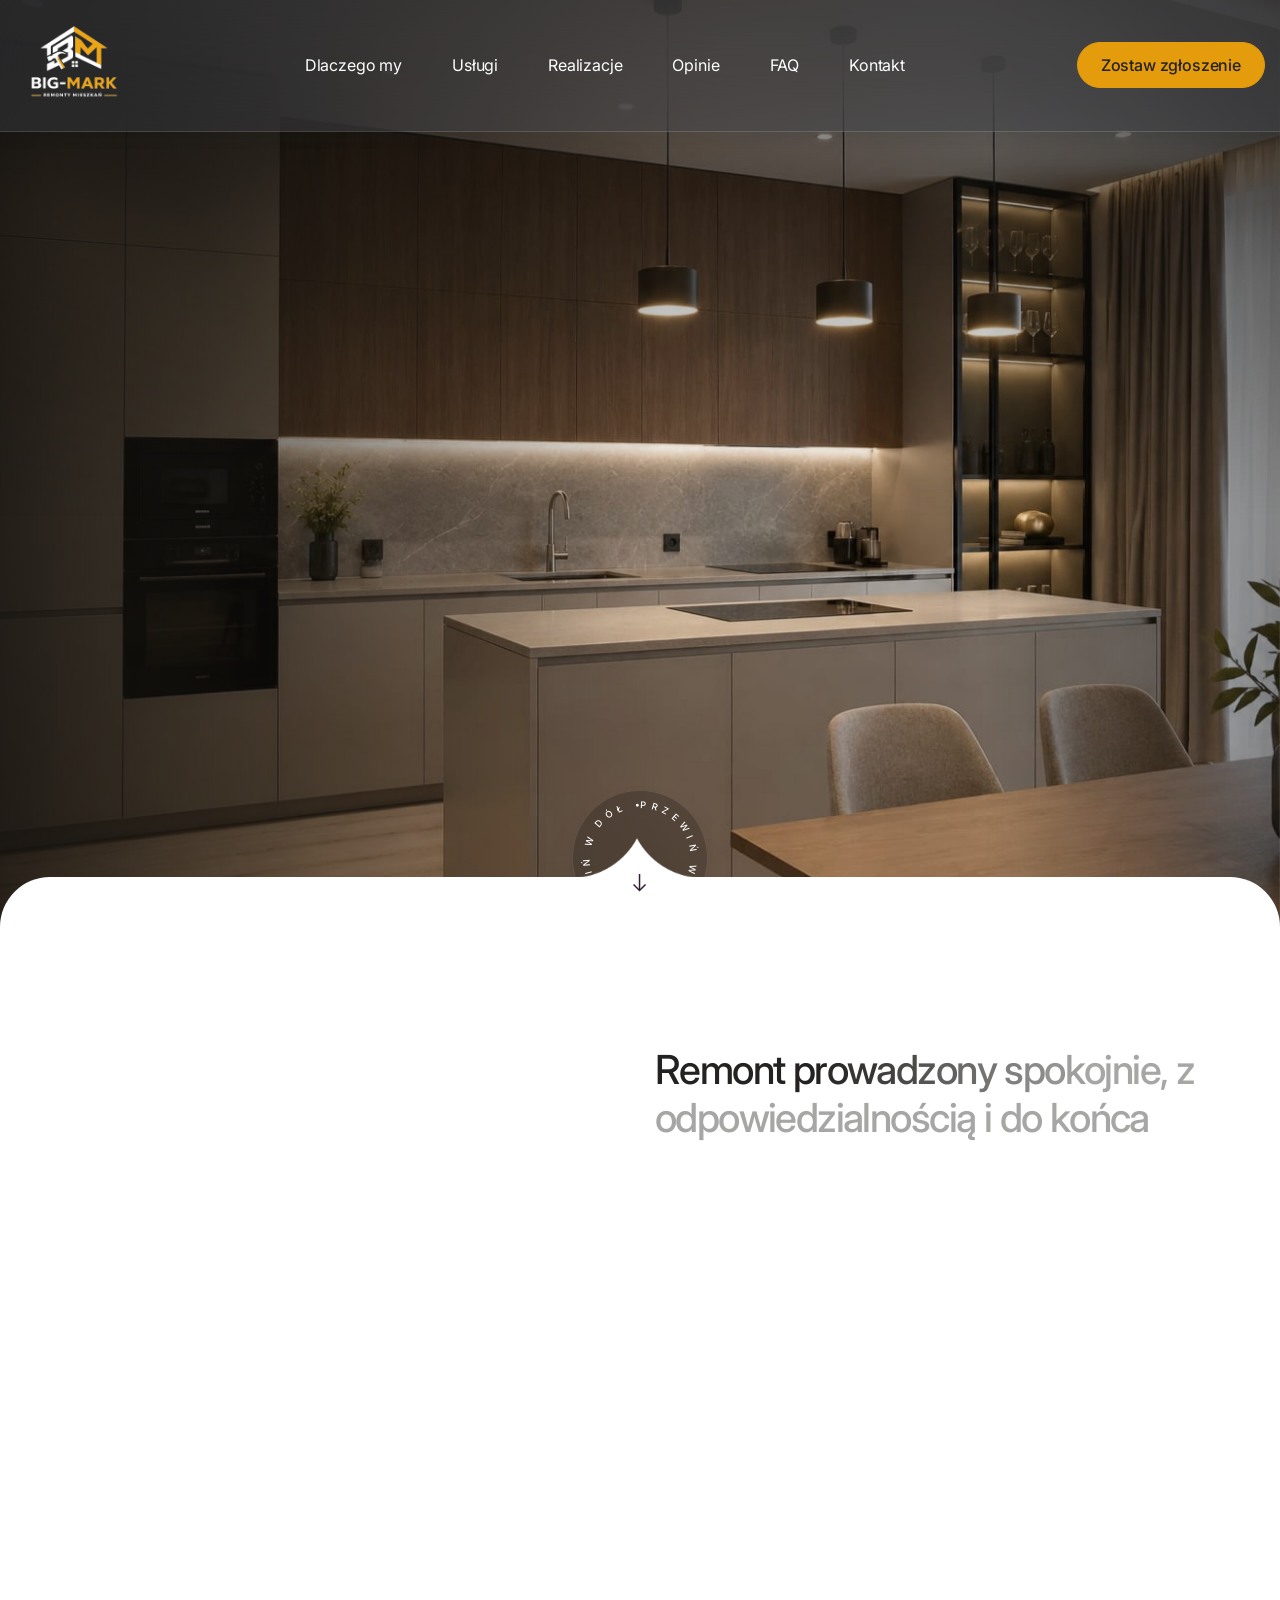
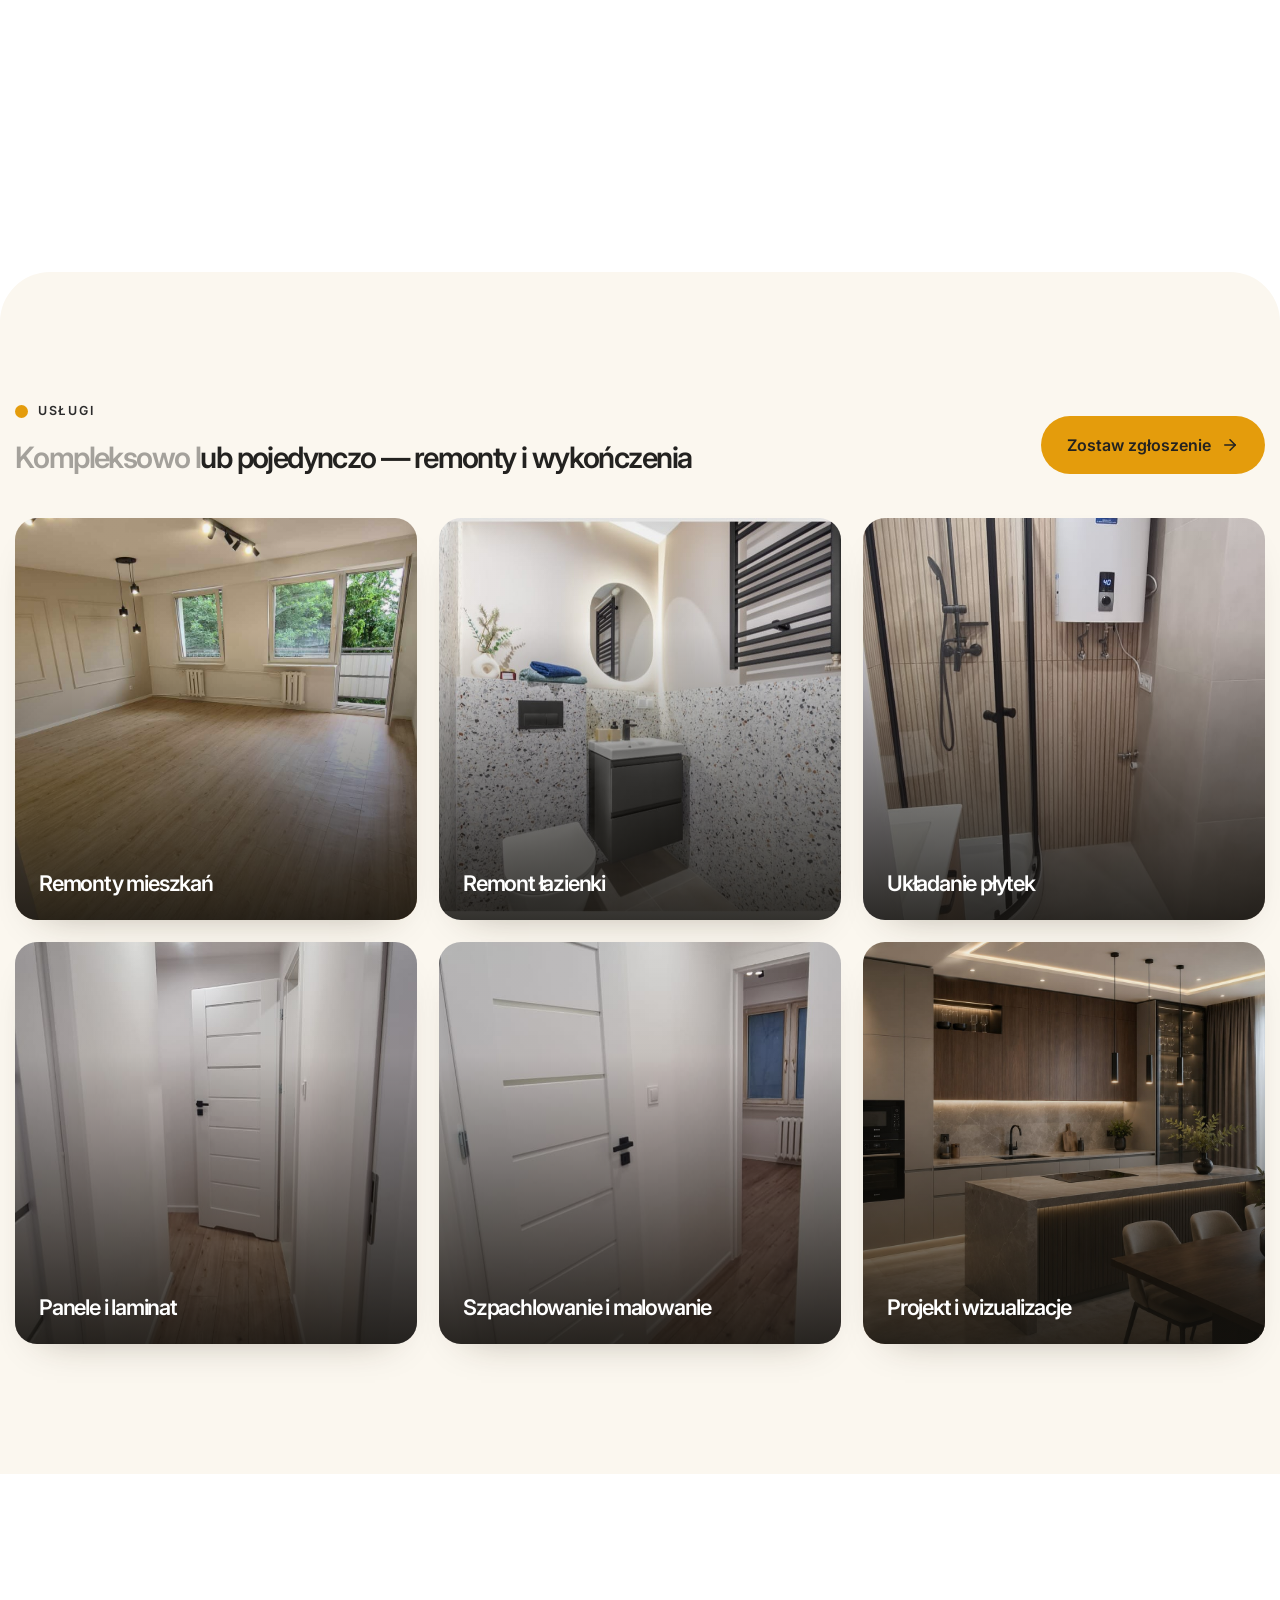
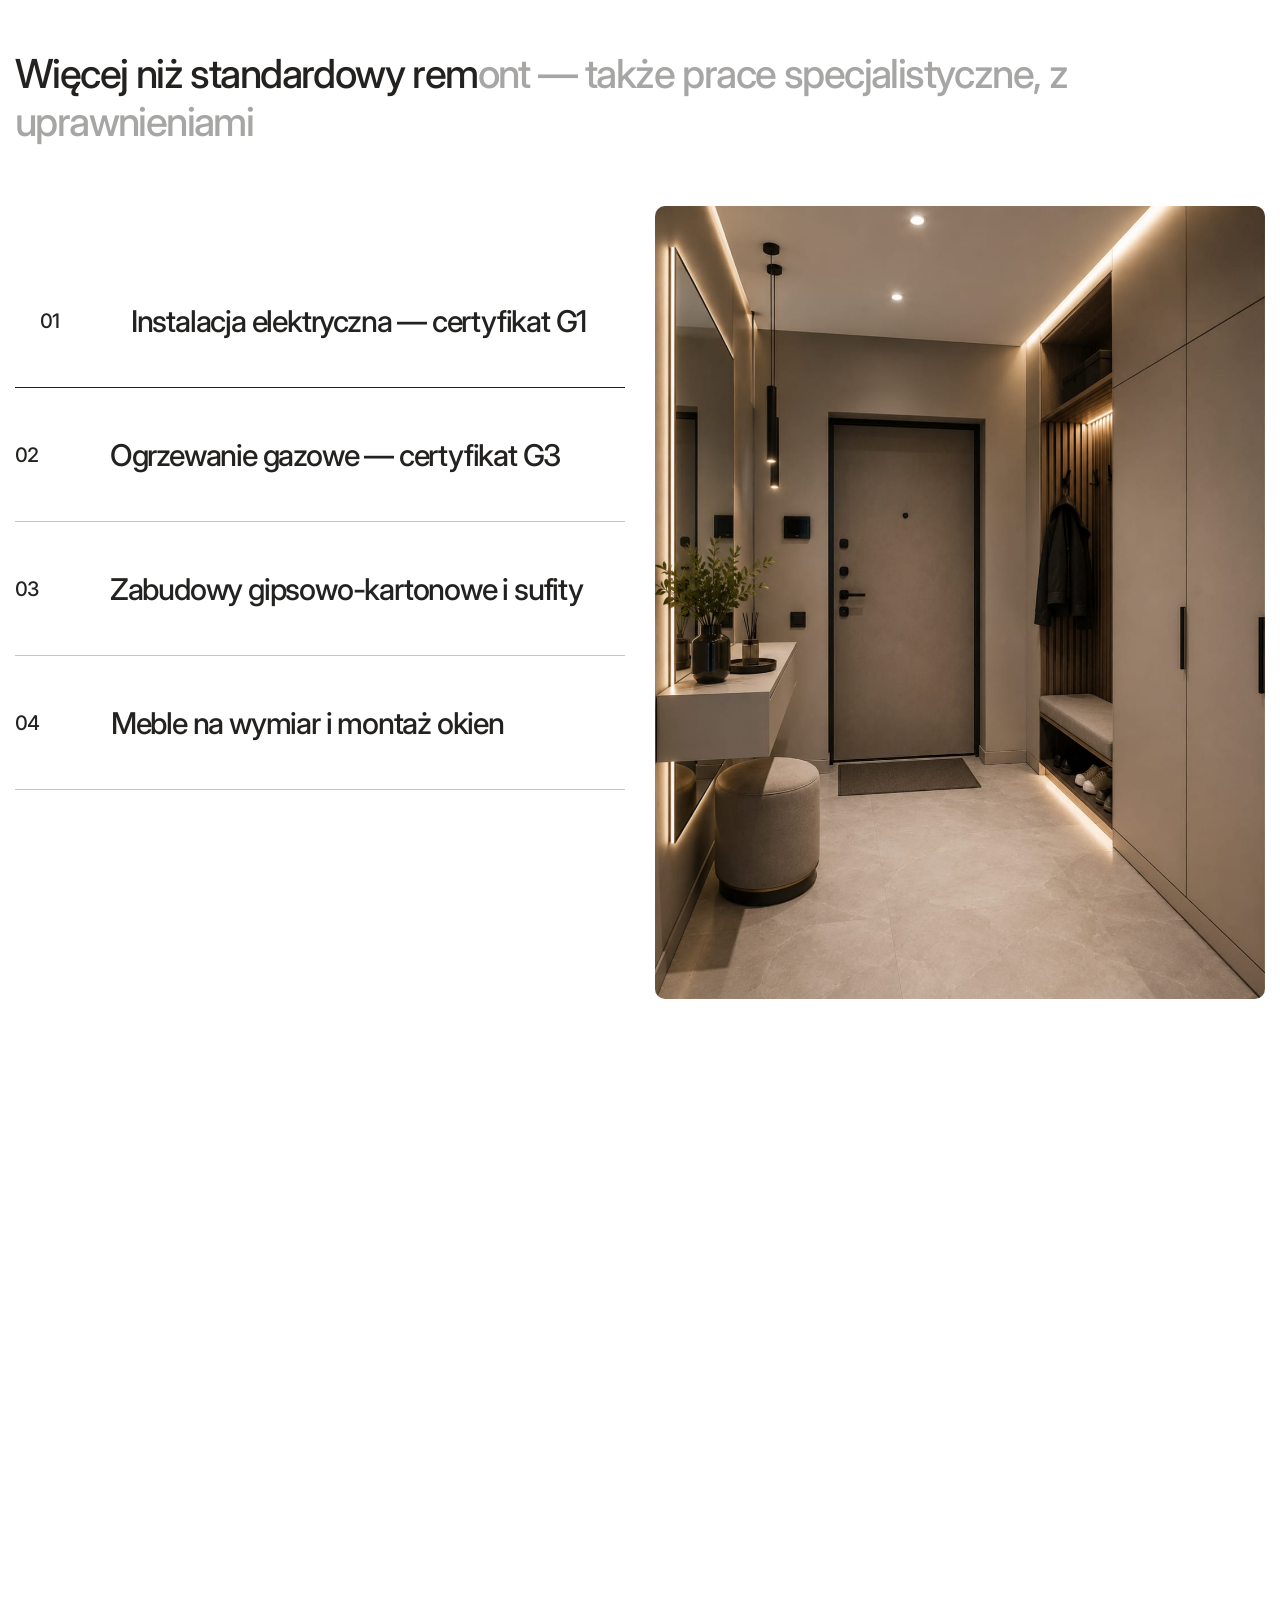
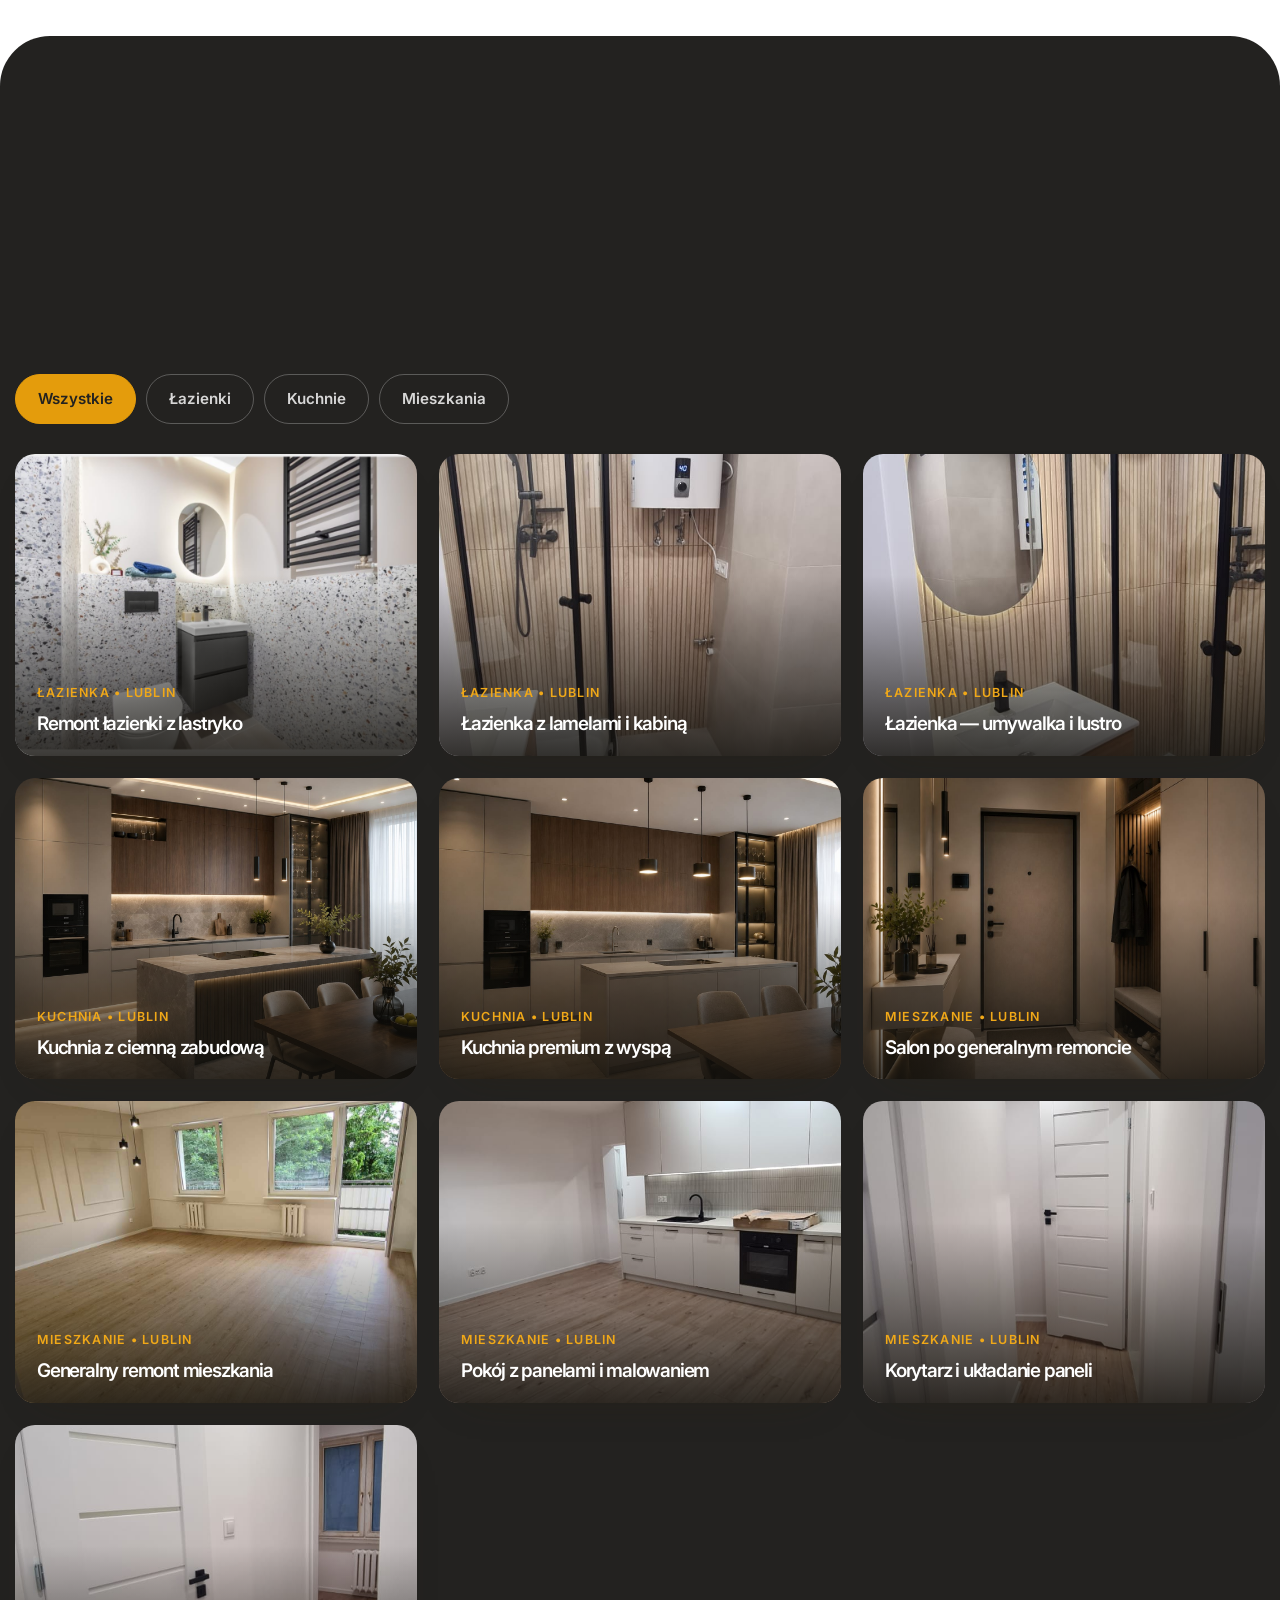
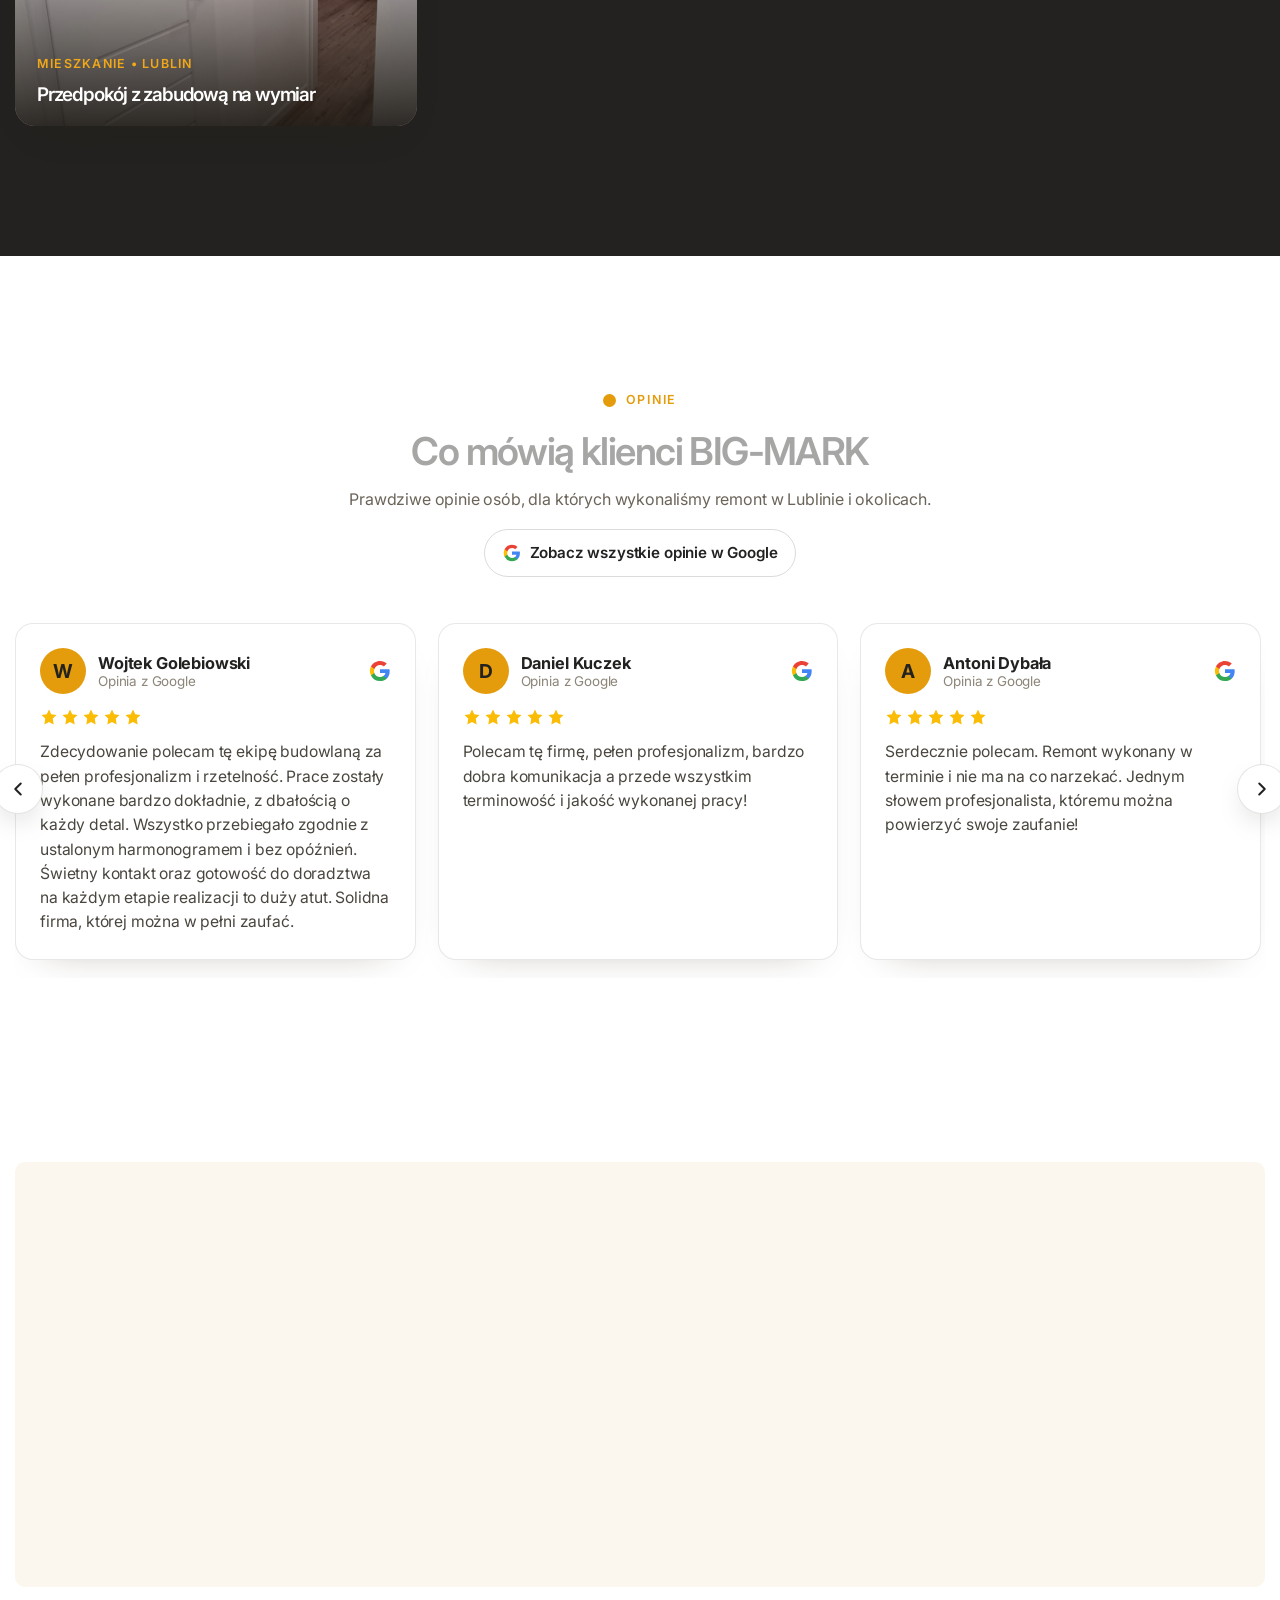
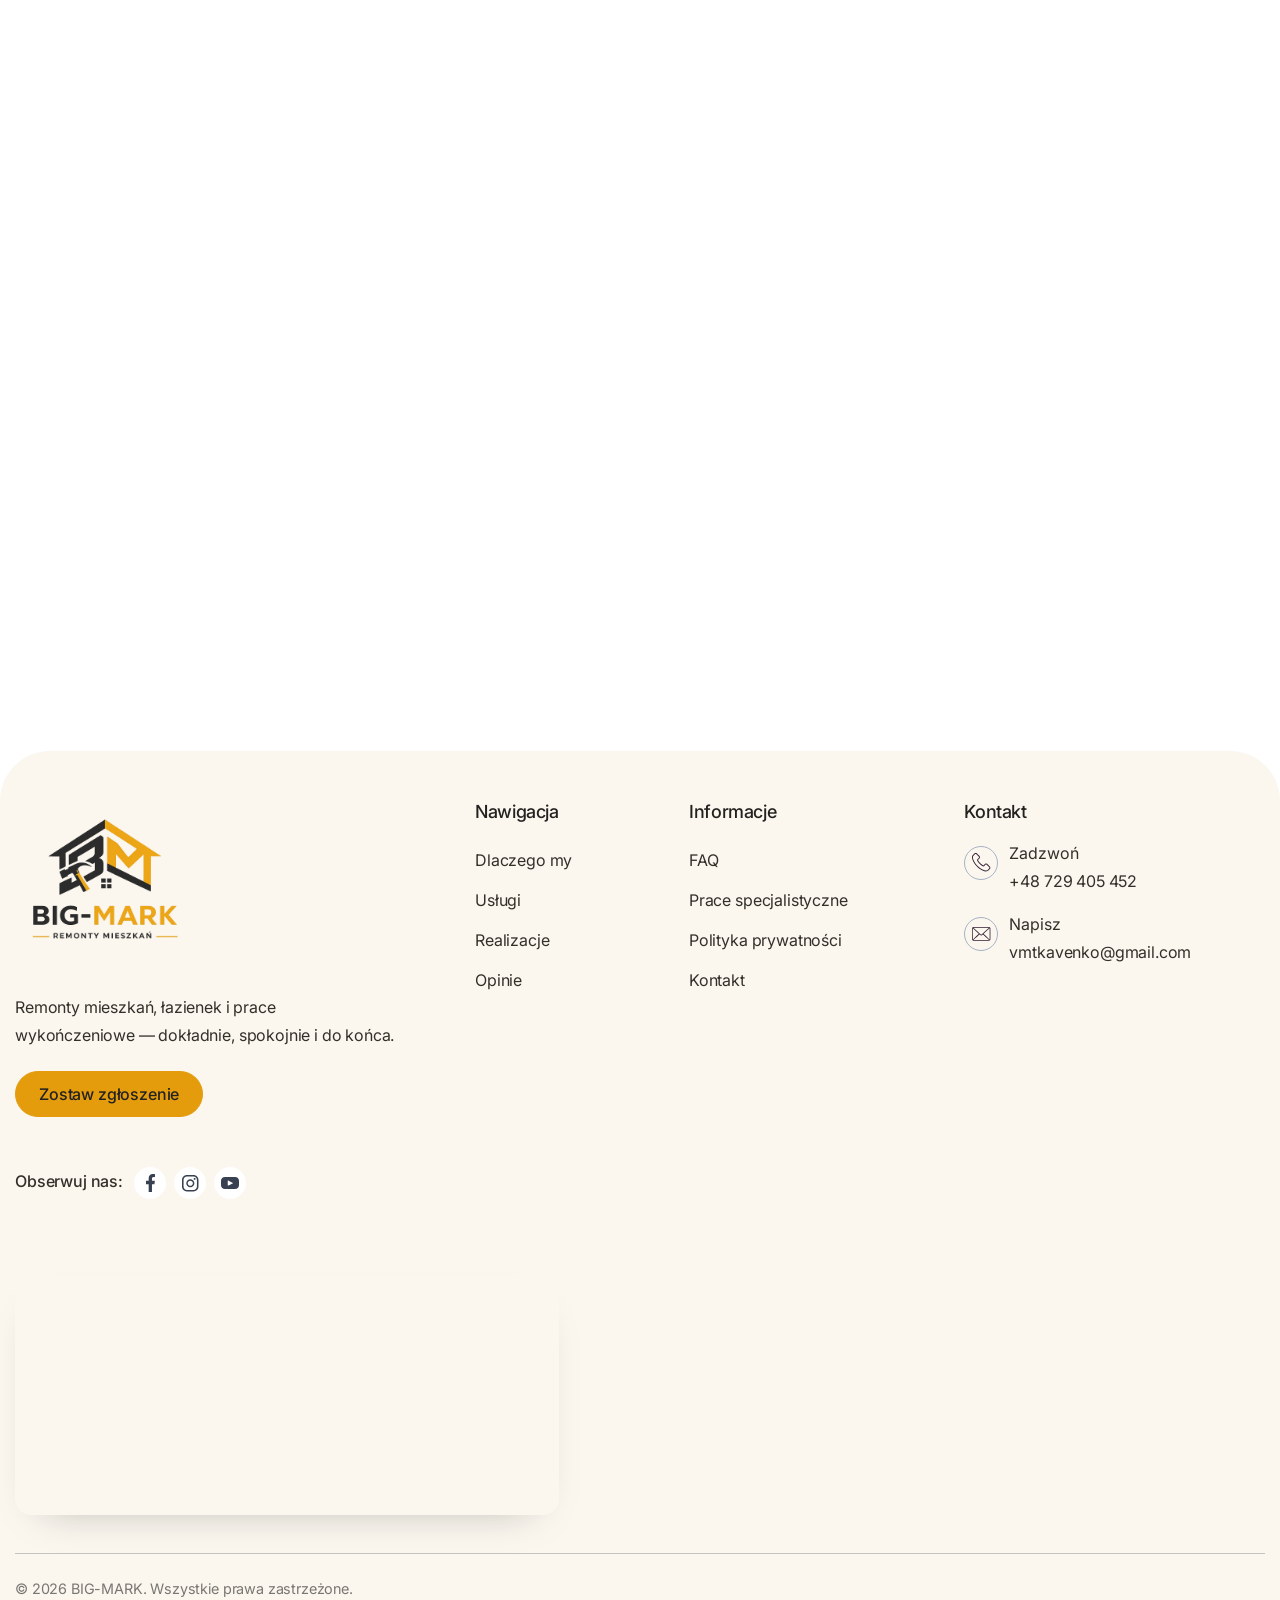
==== index.html @ 76fdf3dc "Opinie: replace demo testimonials with real Google reviews Insert five verbatim 5-star Google review" ====
<!DOCTYPE html>
<!-- This site was created in Webflow. https://webflow.com --><!-- Last Published: Thu Apr 30 2026 12:04:53 GMT+0000 (Coordinated Universal Time) --><html class="w-mod-js" data-wf-domain="flampt.webflow.io" data-wf-page="69a196b6902215f53ac6be9d" data-wf-site="69a196b4902215f53ac6be15" lang="pl"><head><meta charset="utf-8"/><link crossorigin="anonymous" href="https://cdn.prod.website-files.com" rel="preconnect"/><title>BIG-MARK — Remonty mieszkań i wykończenia wnętrz Lublin</title><meta content="Remonty mieszkań, łazienek, układanie płytek, elektryka G1, ogrzewanie gazowe G3 i prace wykończeniowe w Lublinie i okolicach. Zostaw zgłoszenie do BIG-MARK." name="description"/><meta content="BIG-MARK — Remonty mieszkań i wykończenia wnętrz Lublin" property="og:title"/><meta content="Remonty mieszkań, łazienek, układanie płytek, elektryka G1, ogrzewanie gazowe G3 i prace wykończeniowe w Lublinie i okolicach. Zostaw zgłoszenie do BIG-MARK." property="og:description"/><meta content="assets/photos/gallery-01.jpeg" property="og:image"/><meta content="Flampt - Webflow HTML website template" name="twitter:title"/><meta content="Trusted roofing company offering roof repair, replacement, and maintenance services with fast response and quality results." name="twitter:description"/><meta content="https://cdn.prod.website-files.com/69a196b4902215f53ac6be15/69e1acb09504109b71d7aacc_Open%20graph%20image.webp" name="twitter:image"/><meta content="website" property="og:type"/><meta content="summary_large_image" name="twitter:card"/><meta content="width=device-width, initial-scale=1" name="viewport"/><meta content="Webflow" name="generator"/><link crossorigin="anonymous" href="assets/Flampt%20Webflow%20Website%20Copier/css/flampt.webflow.shared.70bdcda24.css" rel="stylesheet" type="text/css"/><style>@media (min-width:992px) {html.w-mod-js:not(.w-mod-ix) [data-w-id="01ddffd3-2356-35e5-1084-64384f5d8fab"] {width:30%;}html.w-mod-js:not(.w-mod-ix) [data-w-id="01ddffd3-2356-35e5-1084-64384f5d8fb0"] {opacity:0;}html.w-mod-js:not(.w-mod-ix) [data-w-id="01ddffd3-2356-35e5-1084-64384f5d9024"] {opacity:0;}html.w-mod-js:not(.w-mod-ix) [data-w-id="01ddffd3-2356-35e5-1084-64384f5d901f"] {width:30%;}html.w-mod-js:not(.w-mod-ix) [data-w-id="01ddffd3-2356-35e5-1084-64384f5d8ff6"] {width:100%;}html.w-mod-js:not(.w-mod-ix) [data-w-id="01ddffd3-2356-35e5-1084-64384f5d8ff8"] {opacity:1;}html.w-mod-js:not(.w-mod-ix) [data-w-id="fc22c8fd-3f15-7616-9b2b-e0472b560204"] {-webkit-transform:translate3d(0, 0, 0) scale3d(1, 1, 1) rotateX(0) rotateY(0) rotateZ(0) skew(0, 0);-moz-transform:translate3d(0, 0, 0) scale3d(1, 1, 1) rotateX(0) rotateY(0) rotateZ(0) skew(0, 0);-ms-transform:translate3d(0, 0, 0) scale3d(1, 1, 1) rotateX(0) rotateY(0) rotateZ(0) skew(0, 0);transform:translate3d(0, 0, 0) scale3d(1, 1, 1) rotateX(0) rotateY(0) rotateZ(0) skew(0, 0);}}@media (max-width:991px) and (min-width:768px) {html.w-mod-js:not(.w-mod-ix) [data-w-id="01ddffd3-2356-35e5-1084-64384f5d8fab"] {opacity:0;}html.w-mod-js:not(.w-mod-ix) [data-w-id="01ddffd3-2356-35e5-1084-64384f5d8ff6"] {opacity:0;}html.w-mod-js:not(.w-mod-ix) [data-w-id="01ddffd3-2356-35e5-1084-64384f5d901f"] {opacity:0;}html.w-mod-js:not(.w-mod-ix) [data-w-id="efefc54c-82e8-4882-c46d-fb57c4ae274a"] {opacity:0;}}@media (max-width:767px) and (min-width:480px) {html.w-mod-js:not(.w-mod-ix) [data-w-id="01ddffd3-2356-35e5-1084-64384f5d8fab"] {opacity:0;}html.w-mod-js:not(.w-mod-ix) [data-w-id="01ddffd3-2356-35e5-1084-64384f5d8ff6"] {opacity:0;}html.w-mod-js:not(.w-mod-ix) [data-w-id="01ddffd3-2356-35e5-1084-64384f5d901f"] {opacity:0;}html.w-mod-js:not(.w-mod-ix) [data-w-id="efefc54c-82e8-4882-c46d-fb57c4ae274a"] {opacity:0;}}@media (max-width:479px) {html.w-mod-js:not(.w-mod-ix) [data-w-id="01ddffd3-2356-35e5-1084-64384f5d8fab"] {opacity:0;}html.w-mod-js:not(.w-mod-ix) [data-w-id="01ddffd3-2356-35e5-1084-64384f5d8ff6"] {opacity:0;}html.w-mod-js:not(.w-mod-ix) [data-w-id="01ddffd3-2356-35e5-1084-64384f5d901f"] {opacity:0;}html.w-mod-js:not(.w-mod-ix) [data-w-id="efefc54c-82e8-4882-c46d-fb57c4ae274a"] {opacity:0;}}</style><style>html.w-mod-js:not(.w-mod-ix3) :is(.rt-hero-background-image-wrapper-v1, [scroll-text="1"], [image-appear], .rt-scroll-button.rt-border-radius-full.rt-overflow-hidden, .rt-service-image, .rt-service-bottom-left-button-wrapper, .rt-service-arrow-icon-white) {visibility: hidden !important;}</style><link href="https://fonts.googleapis.com" rel="preconnect"/><link crossorigin="anonymous" href="https://fonts.gstatic.com" rel="preconnect"/><script src="assets/Flampt%20Webflow%20Website%20Copier/js/webfont.js" type="text/javascript"></script><script type="text/javascript">WebFont.load({  google: {    families: ["Inter:300,400,500,600,700"]  }});</script><script type="text/javascript">!function(o,c){var n=c.documentElement,t=" w-mod-";n.className+=t+"js",("ontouchstart"in o||o.DocumentTouch&&c instanceof DocumentTouch)&&(n.className+=t+"touch")}(window,document);</script><link href="assets/favicon-256.png" rel="icon" sizes="256x256" type="image/png"/><link href="assets/favicon-32.png" rel="icon" sizes="32x32" type="image/png"/><link href="assets/apple-touch-icon.png" rel="apple-touch-icon" sizes="180x180"/><style>
/* ===== BIG-MARK brand override (gold/graphite) =====
   real Webflow var names are --_colors---* (with prefix) */
:root, body{
  --_colors---neon-lime:#E49C0C;
  --_colors---deep-plum:#232220;
  --_colors---mist-white:#FBF7EF;
  --_colors---slate-charcoal:#33302A;
}
.rt-change-color-orange{ color:#E49C0C !important; }

/* ===== Header: big logo, compact harmonious bar ===== */
.rt-site-logo{ height:118px !important; width:auto !important; }
.rt-navbar-wrapper-v4{ padding-top:.4rem !important; padding-bottom:.4rem !important; align-items:center; }
.rt-navbar-top-tag{ font-size:.82rem; }
@media (max-width:767px){ .rt-site-logo{ height:64px !important; } }

/* ===== Logo: two images toggled by scroll — white over the glassy hero header,
   gold/graphite once the header turns solid white on scroll.
   The template's IX2 navbar interaction injects an inline `filter:invert(100%)`
   on scroll (it was meant for the original dark template logo). That inversion
   turns our gold/graphite PNG into a white/blue ghost, so we hard-disable any
   filtering on the logo — !important beats the inline style IX2 sets. ===== */
.rt-brand-logo{ display:inline-flex; align-items:center; }
.bm-logo{ display:block; filter:none !important; -webkit-filter:none !important; }
.rt-brand-logo .bm-logo-dark{ display:none; }
.bm-scrolled .rt-brand-logo .bm-logo-light{ display:none; }
.bm-scrolled .rt-brand-logo .bm-logo-dark{ display:block; }

/* ===== Header: glassy transparent blur at the top (template look kept), turning a
   clean SOLID white on scroll. The white-on-scroll overrides ALL three navbar layers
   incl. the navy tint on rt-navbar-wrapper-v6, so no blue ghost remains. ===== */
.rt-navbar-v7{ transition:background-color .3s ease, box-shadow .3s ease; }
.bm-scrolled .rt-navbar-outer-wrapper-v1{ background-color:#fff !important;
  box-shadow:0 10px 34px -16px rgba(20,18,15,.22); border-bottom:1px solid rgba(20,18,15,.08); }
.bm-scrolled .rt-navbar-wrapper-v6{ background-color:#fff !important; background-image:none !important; }
.bm-scrolled .rt-navbar-v7{ background-color:#fff !important; background-image:none !important;
  -webkit-backdrop-filter:none !important; backdrop-filter:none !important; }
.bm-scrolled .rt-navigation-link-v1, .bm-scrolled .rt-navbar-top-tag{ color:#232220 !important; }

/* ===== Header nav links: thin gold accent underline on hover ===== */
.rt-navigation-link-v1{ position:relative; }
.rt-navigation-link-v1::after{ content:""; position:absolute; left:0; right:0; bottom:-7px; height:2px;
  background:#E49C0C; border-radius:2px; transform:scaleX(0); transform-origin:left center;
  transition:transform .28s cubic-bezier(.2,.7,.2,1); }
.rt-navigation-link-v1:hover::after{ transform:scaleX(1); }
.rt-navigation-link-v1:hover{ color:#E49C0C !important; }

/* ===== Footer: trimmer height ===== */
.rt-footer-bottom-wrapper{ padding-top:3rem !important; padding-bottom:2.4rem !important; }
.bm-footer-logo{ height:200px; width:auto; max-width:100%; margin:-14px 0 8px -10px; display:block; }
.bm-footer-copy{ color:rgba(35,34,32,.6); font-size:.9rem; }
/* left-align footer columns near the logo with even gaps + 2-line description */
.rt-footer-content-wrap{ justify-content:flex-start !important; gap:4.75rem !important; flex-wrap:wrap; }
.rt-footer-col-v1{ max-width:25rem !important; }
.rt-footer-description-gap{ max-width:24rem; }
.rt-footer-grid-wrapper{ grid-column-gap:4.5rem !important; grid-template-columns:repeat(3,auto) !important; }
/* footer map */
.bm-footer-map{ flex:1 1 24rem; min-width:18rem; max-width:34rem; }
.bm-footer-map iframe{ width:100%; height:240px; border:0; display:block; border-radius:1rem;
  box-shadow:0 18px 40px -28px rgba(20,18,15,.35); filter:grayscale(.15); }
@media (max-width:767px){ .bm-footer-logo{ height:150px; } .rt-footer-content-wrap{ gap:2.5rem !important; }
  .rt-footer-grid-wrapper{ grid-column-gap:2.5rem !important; } .bm-footer-map{ flex-basis:100%; }
  .bm-footer-map iframe{ height:200px; } }

/* ===== Hero headline: exactly two lines ===== */
.rt-hero-left-content-wrapper h1{ max-width:none; }
.bm-hero-eyebrow{ opacity:.8 !important; }
.bm-hl{ display:block; opacity:0; transform:translateY(30px);
  animation:bmHeroIn .85s cubic-bezier(.2,.7,.2,1) forwards; }
.bm-hl:nth-child(2){ animation-delay:.14s; }
@keyframes bmHeroIn{ to{ opacity:1; transform:none; } }
@media (min-width:600px){ .bm-hl{ white-space:nowrap; } }
/* hero h1 line break "Remonty mieszkań" / "w Lublinie" — mobile only; desktop stays one line */
.bm-br-m{ display:none; }
@media (max-width:599px){ .bm-br-m{ display:inline; } }
@media (prefers-reduced-motion:reduce){ .bm-hl{ opacity:1; transform:none; animation:none; } }

/* ===== Flampt-style rounded white transition + PRZEWIŃ W DÓŁ badge =====
   Rotating dark glass disc sits BEHIND the white transition; a centred white
   "tent" mask pokes up to notch the disc, with a static dark arrow in the notch
   — pixel-matched to the template. */
.bm-transition-wrap{ position:relative; margin-top:-118px; z-index:15; }
/* white panel: straight top (rounded far corners), covers the disc below the seam */
.bm-hero-transition{ position:relative; z-index:3; height:118px; background:#fff;
  border-top-left-radius:3.125rem; border-top-right-radius:3.125rem; }
/* dark rotating disc, mostly above the seam, its bottom hidden behind the white panel */
.bm-sd-badge{ position:absolute; left:50%; top:0; transform:translate(-50%,-64%);
  width:136px; height:136px; border-radius:50%; cursor:pointer; padding:0;
  background:rgba(0,0,0,.2); -webkit-backdrop-filter:blur(25px); backdrop-filter:blur(25px);
  border:.5px solid rgba(255,255,255,.1); display:block; z-index:2;
  box-shadow:0 18px 40px -20px rgba(20,18,15,.4); }
.bm-sd-ring{ position:absolute; inset:0; width:100%; height:100%; animation:bmSpin 20s linear infinite; }
.bm-sd-ring text{ fill:#fff; font-size:11px; font-weight:500; letter-spacing:1.2px; font-family:'Inter',sans-serif; }
/* white tent mask: base on the seam, peak rising into the disc bottom (the notch) */
.bm-sd-mask{ position:absolute; left:50%; top:0; transform:translate(-50%,-99%);
  width:150px; height:auto; z-index:4; pointer-events:none; display:block; }
/* static dark down-arrow seated in the notch */
.bm-sd-arrow{ position:absolute; left:50%; top:0; transform:translate(-50%,-3px);
  z-index:5; display:flex; align-items:center; justify-content:center; cursor:pointer; }
.bm-sd-arrow img{ width:14px; height:18px; display:block; }
@keyframes bmSpin{ to{ transform:rotate(-360deg); } }
@media (max-width:991px){
  .bm-transition-wrap{ margin-top:-86px; }
  .bm-hero-transition{ height:86px; border-top-left-radius:2rem; border-top-right-radius:2rem; }
  .bm-sd-badge{ width:112px; height:112px; }
  .bm-sd-ring text{ font-size:10px; letter-spacing:.8px; }
  .bm-sd-mask{ width:124px; }
}
@media (max-width:600px){
  .bm-transition-wrap{ margin-top:-58px; }
  .bm-hero-transition{ height:58px; border-top-left-radius:1.4rem; border-top-right-radius:1.4rem; }
  .bm-sd-badge{ width:88px; height:88px; }
  .bm-sd-ring text{ font-size:8.5px; letter-spacing:.5px; }
  .bm-sd-mask{ width:98px; }
}
@media (prefers-reduced-motion:reduce){ .bm-sd-ring{ animation:none; } }

/* ===== Hero: clean graphite gradient overlays (was muddy brown #52270f) ===== */
.rt-hero-v1-left-linear{ background-image:linear-gradient(90deg, rgba(20,18,15,.84), rgba(20,18,15,.46) 46%, rgba(20,18,15,0)) !important; }
.rt-hero-v1-right-linear{ background-image:linear-gradient(90deg, rgba(20,18,15,0), rgba(20,18,15,.5)) !important; }
.rt-hero-v1-top-linear{ background-image:linear-gradient(rgba(20,18,15,.66), rgba(20,18,15,.34) 24%, rgba(20,18,15,0) 52%) !important; }

/* ===== Hero right card: neutral glass (remove green), spacing, tighter caption ===== */
.rt-hero-right-content-wrapper{ background-color:rgba(18,16,13,.32) !important; background-image:none !important;
  -webkit-backdrop-filter:blur(16px); backdrop-filter:blur(16px); border:1px solid rgba(255,255,255,.14); }
.rt-hero-video-description{ margin-top:18px !important; }
.rt-hero-video-description .rt-text-color-white{ line-height:1.24 !important; }

/* ===== About-us: remove image cutout mask + one-line stat label ===== */
.rt-about-us-image-wrapper.rt-mask-v5{ -webkit-mask-image:none !important; mask-image:none !important; }
.rt-overlap-bottom{ white-space:nowrap !important; }

/* ===== About-us stat card: glassmorphism, nudged onto the photo ===== */
.rt-about-us-left-overlap-box{ inset:auto auto 7% 6% !important; max-width:18rem !important;
  background-color:rgba(24,21,17,.42) !important; background-image:none !important;
  -webkit-backdrop-filter:blur(18px) saturate(120%); backdrop-filter:blur(18px) saturate(120%);
  border:1px solid rgba(255,255,255,.22);
  border-top-left-radius:1rem; border-top-right-radius:1rem; border-bottom-left-radius:1rem; border-bottom-right-radius:1rem;
  box-shadow:0 24px 50px -24px rgba(20,18,15,.55); padding:1.6rem 1.7rem !important; }
.rt-about-us-left-overlap-box .rt-font-size-48{ color:#fff !important; }
.rt-about-us-left-overlap-box .rt-overlap-bottom,
.rt-about-us-left-overlap-box .rt-overlap-bottom .rt-text-style-h5,
.rt-about-us-left-overlap-box .rt-overlap-bottom div{ color:rgba(255,255,255,.8) !important; }
@media (max-width:600px){ .rt-about-us-left-overlap-box{ inset:auto auto 5% 5% !important; padding:1.2rem 1.3rem !important; } }

/* ===== Buttons: hover fill colour #2C2C2C + keep label readable (white) ===== */
.rt-button-overlap, .rt-button-overlap-v1{ background-color:#2C2C2C !important; }
.rt-button:hover .rt-text-style-button,
.rt-button:hover .rt-button-color-change,
a:hover > .rt-text-style-button.rt-button-color-change{ color:#fff !important; }

/* ===== Prace specjalistyczne: drop the corner cut-out (subtract) on the image ===== */
.rt-image-mask-wrapper.rt-mask-v2{ -webkit-mask-image:none !important; mask-image:none !important; }

/* ===== Usługi: header (left title + right CTA) + uniform card grid ===== */
.bm-uslugi-head, .bm-uslugi-grid{ width:100%; }
.bm-uslugi-head{ display:flex; align-items:flex-end; justify-content:space-between; gap:30px; flex-wrap:wrap; margin-bottom:44px; }
.bm-uslugi-head-left{ min-width:0; }
.bm-eyebrow{ display:inline-flex; align-items:center; gap:10px; font-weight:600; font-size:.78rem; letter-spacing:.14em;
  text-transform:uppercase; color:#E49C0C; margin-bottom:16px; }
.bm-eyebrow::before{ content:""; width:13px; height:13px; background:#E49C0C; border-radius:50%; flex:none; }
/* Usługi eyebrow: dark label text, accent dot kept */
.bm-uslugi-head-left .bm-eyebrow{ color:#2C2C2C; }
.bm-uslugi-title{ font-family:inherit; font-size:clamp(1.4rem,2.3vw,2.15rem); line-height:1.12; color:#232220; margin:0; font-weight:600; }
@media (min-width:780px){ .bm-uslugi-title{ white-space:nowrap; } }
.bm-uslugi-cta{ display:inline-flex; align-items:center; gap:10px; background:#E49C0C; color:#232220; font-weight:600;
  font-size:1rem; border:none; border-radius:999px; padding:15px 26px; cursor:pointer; white-space:nowrap;
  transition:transform .2s, background .2s, color .2s; font-family:inherit; }
.bm-uslugi-cta:hover{ transform:translateY(-2px); background:#2C2C2C; color:#fff; }
.bm-uslugi-cta svg{ width:18px; height:18px; }
.bm-uslugi-grid{ display:grid; grid-template-columns:repeat(3,1fr); gap:22px; }
.bm-svc-card{ position:relative; border-radius:22px; overflow:hidden; aspect-ratio:1/1; cursor:pointer;
  box-shadow:0 18px 40px -28px rgba(46,33,12,.42); transition:transform .35s, box-shadow .35s; }
.bm-svc-card:hover{ transform:translateY(-4px); box-shadow:0 28px 56px -30px rgba(46,33,12,.5); }
.bm-svc-card:focus-visible{ outline:3px solid #E49C0C; outline-offset:3px; }
.bm-svc-img{ position:absolute; inset:0; }
.bm-svc-img img{ width:100%; height:100%; object-fit:cover; transition:transform .7s cubic-bezier(.2,.7,.2,1); }
.bm-svc-card:hover .bm-svc-img img{ transform:scale(1.07); }
.bm-svc-card::after{ content:""; position:absolute; inset:0; z-index:1;
  background:linear-gradient(180deg, rgba(20,18,14,.05) 28%, rgba(20,18,14,.86)); }
.bm-svc-body{ position:absolute; left:0; right:0; bottom:0; z-index:2; padding:24px; color:#fff; }
.bm-svc-body h3{ color:#fff; font-family:inherit; font-weight:600; font-size:1.35rem; margin:0; line-height:1.15; }
.bm-svc-body p{ color:rgba(255,255,255,.86); font-size:.92rem; margin:0; max-height:0; opacity:0; overflow:hidden;
  transform:translateY(6px); transition:max-height .45s ease, opacity .35s ease, transform .35s ease, margin-top .45s ease; }
.bm-svc-card:hover .bm-svc-body p{ max-height:140px; opacity:1; transform:none; margin-top:9px; }
.bm-svc-arrow{ position:absolute; top:18px; right:18px; z-index:3; width:42px; height:42px; border-radius:50%;
  background:#E49C0C; color:#232220; display:flex; align-items:center; justify-content:center;
  transform:translateY(-8px) scale(.82); opacity:0; transition:.3s; }
.bm-svc-card:hover .bm-svc-arrow{ transform:none; opacity:1; }
.bm-svc-arrow svg{ width:18px; height:18px; }
@media (max-width:991px){ .bm-uslugi-grid{ grid-template-columns:repeat(2,1fr); } }
@media (max-width:600px){ .bm-uslugi-grid{ grid-template-columns:1fr; } .bm-uslugi-head{ align-items:flex-start; }
  .bm-uslugi-cta{ width:100%; justify-content:center; } }

/* ===== Nasze realizacje: category tabs + uniform image grid ===== */
.bm-real-wrap{ width:100%; }
.bm-real-tabs{ display:flex; flex-wrap:wrap; gap:10px; margin:6px 0 30px; }
.bm-real-tab{ border:1.5px solid rgba(255,255,255,.26); background:transparent; color:rgba(255,255,255,.82); font-family:inherit;
  font-weight:600; font-size:.95rem; padding:10px 22px; border-radius:999px; cursor:pointer;
  transition:background .2s, color .2s, border-color .2s; }
.bm-real-tab:hover{ border-color:#E49C0C; color:#fff; }
.bm-real-tab.is-active{ background:#E49C0C; border-color:#E49C0C; color:#232220; }
.bm-real-grid{ display:grid; grid-template-columns:repeat(3,1fr); gap:22px; }
.bm-real-card{ position:relative; border-radius:20px; overflow:hidden; aspect-ratio:4/3; cursor:pointer;
  box-shadow:0 18px 40px -28px rgba(46,33,12,.42); transition:transform .35s, box-shadow .35s; }
.bm-real-card:hover{ transform:translateY(-4px); box-shadow:0 28px 56px -30px rgba(46,33,12,.5); }
.bm-real-card:focus-visible{ outline:3px solid #E49C0C; outline-offset:3px; }
.bm-real-card.is-hidden{ display:none; }
.bm-real-img{ position:absolute; inset:0; }
.bm-real-img img{ width:100%; height:100%; object-fit:cover; transition:transform .7s cubic-bezier(.2,.7,.2,1); }
.bm-real-card:hover .bm-real-img img{ transform:scale(1.06); }
.bm-real-card::after{ content:""; position:absolute; inset:0; z-index:1;
  background:linear-gradient(180deg, rgba(20,18,14,0) 40%, rgba(20,18,14,.82)); }
.bm-real-cap{ position:absolute; left:0; right:0; bottom:0; z-index:2; padding:20px 22px; color:#fff; }
.bm-real-loc{ display:block; font-size:.78rem; font-weight:600; letter-spacing:.1em; text-transform:uppercase;
  color:#F0A818; margin-bottom:6px; }
.bm-real-cap h3{ color:#fff; font-family:inherit; font-weight:600; font-size:1.18rem; margin:0; line-height:1.2; }
@media (max-width:991px){ .bm-real-grid{ grid-template-columns:repeat(2,1fr); } }
@media (max-width:600px){ .bm-real-grid{ grid-template-columns:1fr; } }

/* ===== Opinie: clean, readable Google-style review cards ===== */
.bm-rev-wrap{ width:100%; flex-direction:column !important; }
.bm-rev-head{ max-width:46rem; margin:0 auto 40px; text-align:center; }
.bm-rev-head .bm-eyebrow{ justify-content:center; }
.bm-rev-title{ font-family:inherit; font-size:clamp(1.7rem,3vw,2.6rem); line-height:1.12; color:#232220; margin:0 0 12px; font-weight:600; }
.bm-rev-sub{ color:#6b6459; font-size:1rem; margin:0; }
.bm-rev-glink{ display:inline-flex; align-items:center; gap:9px; margin-top:16px; font-weight:600; font-size:.95rem;
  color:#232220; border:1.5px solid rgba(35,34,32,.16); border-radius:999px; padding:9px 18px; transition:.2s; }
.bm-rev-glink:hover{ border-color:#E49C0C; background:#fff; }
.bm-rev-glink svg{ width:18px; height:18px; }
/* single-row carousel with arrows */
.bm-rev-carousel{ position:relative; width:100%; }
.bm-rev-track{ display:flex; gap:22px; width:100%; overflow-x:auto; scroll-snap-type:x mandatory;
  scroll-behavior:smooth; padding:6px 2px 18px; scrollbar-width:none; -ms-overflow-style:none; }
.bm-rev-track::-webkit-scrollbar{ display:none; }
.bm-rev-nav{ position:absolute; top:calc(50% - 9px); transform:translateY(-50%); width:50px; height:50px; border-radius:50%;
  background:#fff; border:1px solid rgba(35,34,32,.12); color:#232220; cursor:pointer; z-index:4;
  display:flex; align-items:center; justify-content:center; box-shadow:0 12px 30px -12px rgba(20,18,15,.28); transition:.2s; }
.bm-rev-nav:hover{ background:#E49C0C; border-color:#E49C0C; }
.bm-rev-nav svg{ width:22px; height:22px; }
.bm-rev-prev{ left:-22px; } .bm-rev-next{ right:-22px; }
.bm-rev-next svg{ transform:rotate(180deg); }
.bm-rev-card{ scroll-snap-align:start; flex:0 0 calc((100% - 44px)/3); min-width:300px;
  background:#fff; border:1px solid rgba(35,34,32,.1); border-radius:18px; padding:24px;
  box-shadow:0 16px 38px -30px rgba(46,33,12,.4); display:flex; flex-direction:column; gap:14px; }
.bm-rev-top{ display:flex; align-items:center; gap:12px; }
.bm-rev-av{ width:46px; height:46px; border-radius:50%; background:#E49C0C; color:#232220; font-weight:700;
  font-size:1.2rem; display:flex; align-items:center; justify-content:center; flex:none; }
.bm-rev-id{ display:flex; flex-direction:column; line-height:1.25; min-width:0; }
.bm-rev-id b{ color:#232220; font-size:1.02rem; }
.bm-rev-id span{ color:#8c8578; font-size:.84rem; }
.bm-rev-g{ width:22px; height:22px; margin-left:auto; flex:none; }
.bm-rev-stars{ display:flex; gap:3px; color:#FBBC05; }
.bm-rev-stars svg{ width:18px; height:18px; }
.bm-rev-text{ color:#4a463f; font-size:.98rem; line-height:1.55; margin:0; }
@media (max-width:991px){ .bm-rev-card{ flex:0 0 calc((100% - 22px)/2); } .bm-rev-prev{ left:-10px; } .bm-rev-next{ right:-10px; } }
@media (max-width:600px){ .bm-rev-card{ flex:0 0 86%; } .bm-rev-nav{ display:none; } }

/* ===== More breathing room between Opinie and Zostaw zgłoszenie ===== */
.rt-testimonial-slider{ padding-bottom:6.5rem !important; }
.rt-cta{ padding-top:5rem !important; }
@media (max-width:600px){ .rt-testimonial-slider{ padding-bottom:4rem !important; } }

/* ===== CTA container: drop the baked-in corner subtract (cta.avif had a transparent notch) ===== */
.rt-cta-main-wrapper{ background-image:none !important; background-color:var(--_colors---mist-white) !important; }
/* CTA lead paragraph: two lines, 80% opacity */
.bm-cta-lead{ color:rgba(35,34,32,.8) !important; }
.bm-cta-lead br{ display:block; }
/* desktop only: each sentence on its own single line (2 lines total). The text
   column is wide enough (632px) for both sentences, but the paragraph is capped
   at 528px — lift that cap and stop wrapping so the <br> yields exactly two lines.
   Mobile (<=600px) keeps the flowing one-paragraph version untouched. */
@media (min-width:601px){ .bm-cta-lead{ max-width:none !important; white-space:nowrap; } }
@media (max-width:600px){ .bm-cta-lead br{ display:none; } }

/* ===== Hero right: photo-montage at reference size (reads as video) ===== */
.rt-hero-background-video.bm-slideshow{ position:relative; width:100%; }
.bm-slideshow.paused img{ animation-play-state:paused; }
.bm-slideshow img{ position:absolute; inset:0; width:100%; height:100%; object-fit:cover; opacity:0; animation:bmKen 30s infinite; will-change:opacity,transform; }
.bm-slideshow img:nth-child(1){ animation-delay:0s; }
.bm-slideshow img:nth-child(2){ animation-delay:6s; }
.bm-slideshow img:nth-child(3){ animation-delay:12s; }
.bm-slideshow img:nth-child(4){ animation-delay:18s; }
.bm-slideshow img:nth-child(5){ animation-delay:24s; }
@keyframes bmKen{ 0%{opacity:0;transform:scale(1.05)} 3%{opacity:1} 17%{opacity:1;transform:scale(1.12)} 20%{opacity:0;transform:scale(1.12)} 100%{opacity:0} }
@media (prefers-reduced-motion:reduce){ .bm-slideshow img{ animation:none } .bm-slideshow img:nth-child(1){ opacity:1 } }

/* ===== BIG-MARK lead form (uses native template field look) ===== */
.bm-form{display:flex;flex-direction:column;gap:14px;width:100%}
.bm-form .bm-row{display:flex;gap:14px;flex-wrap:wrap}
.bm-form .bm-row > *{flex:1;min-width:160px}
.bm-form input,.bm-form textarea{
  width:100%;padding:15px 18px;border-radius:12px;border:1.5px solid rgba(255,255,255,.22);
  background:rgba(255,255,255,.06);color:#fff;font-family:inherit;font-size:1rem;outline:none;
}
.bm-form input::placeholder,.bm-form textarea::placeholder{color:rgba(255,255,255,.55)}
.bm-form input:focus,.bm-form textarea:focus{border-color:#E49C0C;box-shadow:0 0 0 4px rgba(228,156,12,.18)}
.bm-form textarea{min-height:96px;resize:vertical}
.bm-form .bm-check{display:flex;gap:10px;align-items:flex-start;color:rgba(255,255,255,.8);font-size:.9rem;cursor:pointer}
.bm-form .bm-check input{width:20px;height:20px;flex:none;accent-color:#E49C0C}
.bm-form .bm-check a{color:#E49C0C;text-decoration:underline}
.bm-form button{
  background:#E49C0C;color:#232220;border:none;border-radius:999px;padding:16px 28px;font-weight:700;
  font-size:1rem;cursor:pointer;transition:transform .2s,background .2s;font-family:inherit;
}
.bm-form button:hover{transform:translateY(-2px);background:#C5850A}
.bm-form.bm-light input,.bm-form.bm-light textarea{background:#fff;color:#232220;border-color:rgba(40,36,28,.2)}
.bm-form.bm-light input::placeholder,.bm-form.bm-light textarea::placeholder{color:#8c8578}
.bm-form.bm-light .bm-check{color:#6b6459}
.bm-field-error{border-color:#cf4b2e !important;box-shadow:0 0 0 4px rgba(207,75,46,.14) !important}
.bm-success{display:none;text-align:center;color:inherit;padding:18px 0}
.bm-success.show{display:block}
.bm-success .bm-tick{width:64px;height:64px;border-radius:50%;background:#E49C0C;color:#232220;display:flex;align-items:center;justify-content:center;margin:0 auto 14px;font-size:30px}

/* ===== popup ===== */
.bm-overlay{position:fixed;inset:0;z-index:9999;background:rgba(20,16,10,.6);backdrop-filter:blur(4px);
  display:flex;align-items:center;justify-content:center;padding:20px;opacity:0;visibility:hidden;transition:.3s}
.bm-overlay.open{opacity:1;visibility:visible}
.bm-modal{background:#232220;color:#fff;border-radius:24px;max-width:480px;width:100%;padding:38px;position:relative;
  transform:translateY(24px) scale(.97);transition:transform .35s cubic-bezier(.4,0,.2,1);max-height:92vh;overflow:auto}
.bm-overlay.open .bm-modal{transform:none}
.bm-modal h3{font-size:1.6rem;margin:0 0 6px}
.bm-modal p.bm-sub{color:rgba(255,255,255,.7);margin:0 0 20px;font-size:.95rem}
.bm-close{position:absolute;top:14px;right:14px;width:40px;height:40px;border-radius:50%;border:none;
  background:rgba(255,255,255,.1);color:#fff;font-size:22px;cursor:pointer}
.bm-close:hover{background:rgba(255,255,255,.2)}
.bm-modal .bm-alt{margin-top:16px;text-align:center;font-size:.9rem;color:rgba(255,255,255,.6)}
.bm-modal .bm-alt a{color:#E49C0C;font-weight:600}

/* ===== sticky mobile CTA + floating widget ===== */
.bm-mobilebar{position:fixed;left:0;right:0;bottom:0;z-index:9000;display:none;gap:10px;
  padding:10px 14px calc(10px + env(safe-area-inset-bottom));background:rgba(35,34,32,.96);backdrop-filter:blur(10px)}
.bm-mobilebar a,.bm-mobilebar button{flex:1;border:none;border-radius:999px;padding:14px;font-weight:700;font-size:.95rem;
  text-align:center;cursor:pointer;font-family:inherit;text-decoration:none;display:flex;align-items:center;justify-content:center;gap:8px}
.bm-mobilebar .bm-mc-main{background:#E49C0C;color:#232220}
.bm-mobilebar .bm-mc-wa{background:#1f8a4c;color:#fff;flex:none;width:52px}
.bm-mobilebar .bm-mc-call{background:#fff;color:#232220;flex:none;width:52px}
/* hide "Made in Webflow" badge */
.w-webflow-badge{ display:none !important; }
.bm-fab{position:fixed;right:24px;bottom:24px;z-index:9000;display:flex;flex-direction:column;gap:12px;align-items:flex-end;
  opacity:0;visibility:hidden;transform:translateY(18px);transition:opacity .3s,transform .3s,visibility .3s}
.bm-fab.bm-show{opacity:1;visibility:visible;transform:none}
.bm-fab a{width:56px;height:56px;border-radius:50%;display:flex;align-items:center;justify-content:center;
  box-shadow:0 14px 30px -10px rgba(0,0,0,.4);transition:transform .2s;text-decoration:none}
.bm-fab a:hover{transform:scale(1.08)}
.bm-fab .bm-fwa{background:#1f8a4c}
.bm-fab .bm-fcall{background:#E49C0C}
.bm-fab a svg{width:26px;height:26px}
@media(max-width:767px){ .bm-mobilebar{display:flex} .bm-fab{display:none} body{padding-bottom:72px} }

/* =====================================================================
   MOBILE-ONLY refinements (≤767px) — BIG-MARK
   ===================================================================== */

/* (1a) Burger-menu social icons (Facebook + WhatsApp) */
.bm-nav-social{ display:flex; gap:12px; margin-top:14px; flex-wrap:wrap; }
.bm-nav-social-link{ width:46px; height:46px; border-radius:50%; display:flex; align-items:center;
  justify-content:center; background:#232220; color:#fff; transition:transform .2s, background .2s, color .2s; }
.bm-nav-social-link:hover{ transform:translateY(-2px); background:#E49C0C; color:#232220; }
.bm-nav-social-link svg{ width:21px; height:21px; display:block; }
.bm-nav-social-wa{ background:#1f8a4c; }
.bm-nav-social-wa:hover{ background:#E49C0C; color:#232220; }

/* (6) Opinie pagination dots — visible only on mobile (arrows are hidden there) */
.bm-rev-dots{ display:none; }
.bm-rev-dot{ width:9px; height:9px; padding:0; border:none; border-radius:50%; cursor:pointer;
  background:rgba(35,34,32,.2); transition:background .2s, transform .2s; }
.bm-rev-dot.is-active{ background:#E49C0C; transform:scale(1.25); }

@media (max-width:767px){
  /* (1a) Whole hero text block (eyebrow + heading + paragraph + buttons) nudged lower.
     transform (not margin) so it shifts visually WITHOUT growing the hero box —
     the white transition panel + "przewiń w dół" disc stay exactly where they were. */
  .rt-hero-left-content-wrapper{ transform:translateY(120px); }

  /* (1b) Hero banner buttons -> full width, stacked; offer nudged a bit lower */
  .rt-hero-button-wrapper{ flex-direction:column; align-items:stretch; width:100%; gap:12px; margin-top:22px; }
  .rt-hero-button-wrapper > div{ width:100%; }
  .rt-hero-button-wrapper .rt-button,
  .rt-hero-button-wrapper .rt-button-v5{ width:100%; display:flex; justify-content:center; text-align:center; }

  /* (1c) "Przewiń w dół" badge moment dropped lower — extend the dark hero
     photo so the WHOLE seam (white transition panel + rotating disc + notch) moves
     down together and the disc keeps straddling the dark/white edge, exactly like
     desktop. (Padding on the bg box stretches the absolute photo + gradients; the
     hero content stays top-aligned, so only dark space is added beneath it.)
     +80px beyond the previous drop, per request. */
  .rt-hero-background{ padding-bottom:260px; }

  /* (2) About-us: heading -> image -> text -> button (button full width) */
  .rt-about-us-main-wrapper{ display:flex; flex-direction:column; align-items:stretch; gap:1.4rem; }
  .rt-about-us-right{ display:contents; }
  .rt-about-us-right > .rt-hero-top-subtext{ order:1; }
  .rt-about-us-right > h2{ order:2; margin-top:-0.95rem; }   /* tighten eyebrow -> heading */
  .rt-about-us-left{ order:3; width:100%; }
  .rt-about-us-right > .rt-abouts-us-right-description{ order:4; }
  .rt-about-us-right > .rt-right-middle-content-wrapper{ order:5; }
  .rt-about-us-right > .bm-about-cta{ order:6; width:100%; margin-top:-0.7rem; }   /* tighten text -> button */
  .bm-about-cta .bm-about-btn{ width:100%; display:flex; justify-content:center; text-align:center; }

  /* (3) Usługi: CTA moved below the grid; cards overlap on scroll */
  .rt-service-main-wrapper{ display:flex; flex-direction:column; }
  .bm-uslugi-head{ display:contents; }
  .bm-uslugi-head-left{ order:1; margin-bottom:22px; }
  .bm-uslugi-grid{ order:2; display:block; }
  .bm-uslugi-cta{ order:3; width:100%; justify-content:center; margin-top:26px; }
  .bm-uslugi-grid .bm-svc-card{ position:sticky; top:84px; margin-bottom:18px;
    box-shadow:0 22px 48px -24px rgba(20,18,15,.55); }
  .bm-uslugi-grid .bm-svc-card:nth-child(2){ top:98px; }
  .bm-uslugi-grid .bm-svc-card:nth-child(3){ top:112px; }
  .bm-uslugi-grid .bm-svc-card:nth-child(4){ top:126px; }
  .bm-uslugi-grid .bm-svc-card:nth-child(5){ top:140px; }
  .bm-uslugi-grid .bm-svc-card:nth-child(6){ top:154px; }
  /* touch has no hover -> always reveal the card description */
  .bm-uslugi-grid .bm-svc-body p{ max-height:140px; opacity:1; transform:none; margin-top:9px; }
  .bm-uslugi-grid .bm-svc-arrow{ opacity:1; transform:none; }

  /* (4) Prace specjalistyczne: no image-switching on tap + hide switching images */
  .rt-why-choose-bottom-right{ display:none !important; }
  .rt-why-choose-left-top-item-one{ pointer-events:none; min-width:0; }
  /* row 01 carried an IX2 "active" inline transform (+1.5625rem to the right) that
     pushed its long label off-screen — reset it so every row lines up + wraps */
  .rt-why-choose-left-text{ transform:none !important; min-width:0; }
  .rt-why-choose-left-text .rt-text-style-h3{ overflow-wrap:anywhere; font-weight:400 !important; }

  /* (5) Realizacje: cards overlap on scroll; CTA moved below + full width */
  .rt-featured-project-main-wrapper{ display:flex; flex-direction:column; }
  .rt-featured-project-top-content{ display:contents; }
  .rt-featured-project-top-left{ order:1; }
  .rt-featured-project-bottom-content-main{ order:2; margin-top:1.5rem; }   /* heading -> categories gap */
  .rt-blog-top-right-wrapper-v1{ order:3; width:100%; margin-top:26px; align-items:stretch; }
  .rt-blog-top-right-wrapper-v1 .bm-real-btn{ width:100%; display:flex; justify-content:center; text-align:center; }
  .bm-real-grid{ display:block; }
  .bm-real-grid .bm-real-card{ position:sticky; top:88px; margin-bottom:18px;
    box-shadow:0 22px 48px -24px rgba(20,18,15,.55); }

  /* (6) show the dots on mobile */
  .bm-rev-dots{ display:flex; justify-content:center; gap:9px; margin-top:6px; }

  /* (6b) tighter gap between Opinie and the "Zostaw zgłoszenie" block */
  .rt-testimonial-slider{ padding-bottom:2rem !important; }
  .rt-cta{ padding-top:2rem !important; }

  /* (7) CTA "Zostaw zgłoszenie": taller container + full-width button */
  .rt-cta-main-wrapper{ flex-direction:column; }
  .rt-cta-middle-text-content{ padding-top:3rem; padding-bottom:3.25rem; gap:1.15rem; }
  .bm-cta-btn-wrap{ width:100%; }
  .bm-cta-btn{ width:100%; display:flex; justify-content:center; text-align:center; }

  /* FAQ: CTA button full width */
  .bm-faq-btn-wrap{ width:100%; }
  .bm-faq-btn{ width:100%; display:flex; justify-content:center; text-align:center; }

  /* (8) Footer: stop content spilling off the right edge + centre everything */
  .rt-footer-content-wrap{ max-width:100%; gap:2.25rem !important; align-items:center; }
  .rt-footer-grid-wrapper{ grid-template-columns:repeat(2,minmax(0,1fr)) !important;
    grid-column-gap:1.5rem !important; grid-row-gap:2rem !important; width:100%; max-width:100%;
    justify-items:center; text-align:center; }
  .rt-footer-col-v1, .rt-footer-description-gap, .bm-footer-map{ max-width:100% !important; min-width:0 !important; }
  .bm-footer-map{ flex-basis:100% !important; width:100%; }
  .rt-footer-v1, .rt-footer-bottom-wrapper{ overflow-x:clip; }
  /* centre each footer column + its content */
  .rt-footer-col-v1, .rt-footer-col-v2, .rt-footer-col{ align-items:center; text-align:center; }
  .bm-footer-logo{ margin-left:0 !important; margin-right:0 !important; }
  .rt-footer-links{ align-items:center; }
  .rt-footer-links a, .rt-footer-link{ justify-content:center; text-align:center; }
  .rt-footer-left-social-media-wrapper{ flex-direction:column; align-items:center; justify-content:center; }
  .rt-footer-social-media-wrapper{ justify-content:center; }
  .rt-footer-bottom-content{ justify-content:center; text-align:center; }
  .bm-footer-copy{ width:100%; text-align:center; }
}

@media (max-width:479px){
  .rt-footer-grid-wrapper{ grid-template-columns:1fr !important; }
}

/* =====================================================================
   PREMIUM PRELOADER — "Złoty refleks"
   Brand intro: logo resolves from soft->sharp, a gold light sheen sweeps
   across it (masked to the logo silhouette), a thin gold accent line draws
   beneath, then the white panel lifts away with a rounded edge to reveal the
   site — echoing the site's signature rounded white transition.
   Everything is tunable via the CSS variables below.
   ===================================================================== */
:root{
  --bm-pl-bg:#ffffff;                              /* preloader background        */
  --bm-pl-accent:#E49C0C;                          /* brand gold (sheen + line)   */
  --bm-pl-logo:190px;                              /* logo width (desktop)        */
  --bm-pl-in:1.15s;                                /* intro / focus-resolve speed */
  --bm-pl-exit:.85s;                               /* curtain-lift speed          */
  --bm-pl-ease:cubic-bezier(.22,.61,.36,1);        /* intro easing                */
  --bm-pl-min:1900;                                /* min visible time, ms (JS)   */
}
.bm-pl{
  position:fixed; inset:0; z-index:100000;
  display:flex; align-items:center; justify-content:center;
  background:var(--bm-pl-bg);
  transition:transform var(--bm-pl-exit) cubic-bezier(.76,0,.24,1),
             border-radius var(--bm-pl-exit) cubic-bezier(.76,0,.24,1);
  will-change:transform;
}
.bm-pl-stage{ position:relative; display:flex; flex-direction:column; align-items:center; gap:20px;
  transition:opacity .4s ease, transform .5s var(--bm-pl-ease); }
.bm-pl-logo{ position:relative; width:var(--bm-pl-logo); aspect-ratio:1/1;
  opacity:0; transform:scale(.94); filter:blur(7px);
  animation:bmPlIn var(--bm-pl-in) var(--bm-pl-ease) forwards; }
.bm-pl-img{ width:100%; height:100%; object-fit:contain; display:block; }
/* gold light sheen, clipped to the logo silhouette via the PNG alpha mask */
.bm-pl-sheen{ position:absolute; inset:0; pointer-events:none; opacity:0;
  -webkit-mask:url("assets/big-mark_logo_transparent.png") center/contain no-repeat;
          mask:url("assets/big-mark_logo_transparent.png") center/contain no-repeat;
  background:linear-gradient(115deg, transparent 40%, rgba(255,255,255,.55) 47%,
    rgba(255,255,255,.92) 50%, var(--bm-pl-accent) 50.5%, rgba(255,255,255,.92) 53%,
    transparent 60%);
  background-size:260% 100%;
  animation:bmPlSheen 1.25s cubic-bezier(.5,0,.3,1) .5s forwards; }
/* thin gold accent line drawing in beneath the logo */
.bm-pl-line{ width:0; height:2px; border-radius:2px; background:var(--bm-pl-accent); opacity:0;
  animation:bmPlLine 1.3s var(--bm-pl-ease) .35s forwards; }
@keyframes bmPlIn{ to{ opacity:1; transform:scale(1); filter:blur(0); } }
@keyframes bmPlSheen{ 0%{ opacity:0; background-position:170% 0; }
  14%{ opacity:1; } 86%{ opacity:1; } 100%{ opacity:0; background-position:-70% 0; } }
@keyframes bmPlLine{ 0%{ width:0; opacity:0; } 35%{ opacity:.9; } 100%{ width:56px; opacity:.9; } }
/* exit: curtain lifts up, bottom edge arching, revealing the site */
.bm-pl.bm-pl-done{ transform:translateY(-100%);
  border-bottom-left-radius:38%; border-bottom-right-radius:38%; }
.bm-pl.bm-pl-done .bm-pl-stage{ opacity:0; transform:translateY(-14px); }
/* scroll is locked only while the intro is on screen */
html.bm-pl-lock, html.bm-pl-lock body{ overflow:hidden !important; }
@media (max-width:991px){ :root{ --bm-pl-logo:166px; } }
@media (max-width:600px){ :root{ --bm-pl-logo:134px; } }
@media (prefers-reduced-motion:reduce){
  .bm-pl-logo{ animation:none; opacity:1; transform:none; filter:none; }
  .bm-pl-sheen, .bm-pl-line{ animation:none; opacity:0; }
  .bm-pl{ transition:opacity .45s ease; }
  .bm-pl.bm-pl-done{ transform:none; border-radius:0; opacity:0; }
}
</style></head><body>
<div aria-label="Ładowanie strony BIG-MARK" aria-live="polite" class="bm-pl" id="bm-preloader" role="status">
<div class="bm-pl-stage">
<div class="bm-pl-logo">
<img alt="BIG-MARK" class="bm-pl-img" decoding="async" fetchpriority="high" src="assets/big-mark_logo_transparent.png"/>
<span aria-hidden="true" class="bm-pl-sheen"></span>
</div>
<span aria-hidden="true" class="bm-pl-line"></span>
</div>
</div>
<script>
/* Preloader controller — independent & fail-safe: it NEVER traps the page.
   Waits for window load, holds a minimum on-screen time so the brand intro
   always completes (no flash on fast loads), then lifts the curtain and
   removes itself from the DOM so scroll/clicks/animations stay untouched. */
(function(){
  try{
    var pl = document.getElementById('bm-preloader');
    if(!pl){ return; }
    var root = document.documentElement;
    root.classList.add('bm-pl-lock');
    var minMs = parseInt(getComputedStyle(root).getPropertyValue('--bm-pl-min'), 10) || 1800;
    var start = Date.now(), done = false;
    function unlock(){ root.classList.remove('bm-pl-lock'); }
    function remove(){ if(pl && pl.parentNode){ pl.parentNode.removeChild(pl); pl = null; } }
    function hide(){
      if(done){ return; } done = true;
      var wait = Math.max(0, minMs - (Date.now() - start));
      setTimeout(function(){
        if(!pl){ return; }
        pl.classList.add('bm-pl-done');
        unlock();
        var gone = false, fin = function(){ if(gone){ return; } gone = true; remove(); };
        pl.addEventListener('transitionend', function(e){ if(e.propertyName === 'transform'){ fin(); } });
        setTimeout(fin, 1400); /* fallback if transitionend never fires */
      }, wait);
    }
    if(document.readyState === 'complete'){ hide(); }
    else { window.addEventListener('load', hide); }
    setTimeout(hide, 7000); /* hard safety: reveal no matter what */
  }catch(e){
    try{ var p = document.getElementById('bm-preloader'); if(p && p.parentNode){ p.parentNode.removeChild(p); } }catch(_){}
    document.documentElement.classList.remove('bm-pl-lock');
  }
})();
</script>
<div class="w-layout-vflex rt-navbar-outer-wrapper-v1" data-wf--rt-navbar-v1--variant="base"><div class="rt-navbar-wrapper-v6"><div class="rt-navbar-v7 w-nav" data-animation="default" data-collapse="medium" data-duration="400" data-easing="ease" data-easing2="ease" data-w-id="4472bb61-51c2-9c34-4c08-1ca35840643a" role="banner"><div class="w-layout-blockcontainer rt-container w-container"><div class="w-layout-hflex rt-navbar-wrapper-v4"><a class="rt-brand-logo w-nav-brand" href="#top"><img alt="BIG-MARK" class="rt-site-logo bm-logo bm-logo-light" src="assets/big-mark_logo_white.png"/><img alt="BIG-MARK" class="rt-site-logo bm-logo bm-logo-dark" loading="eager" src="assets/big-mark_logo_transparent.png"/></a><nav class="rt-navbar-v1-menu-holder w-nav-menu" role="navigation"><div class="w-layout-vflex rt-nav-menu-holder-wrapper"><div class="w-layout-hflex rt-navbar-inner-menu-wrapper"><a class="rt-navigation-link-v1 w-inline-block" href="#dlaczego"><div>Dlaczego my</div></a><a class="rt-navigation-link-v1 w-inline-block" href="#uslugi"><div>Usługi</div></a><a class="rt-navigation-link-v1 w-inline-block" href="#realizacje"><div>Realizacje</div></a><a class="rt-navigation-link-v1 w-inline-block" href="#opinie"><div>Opinie</div></a><a class="rt-navigation-link-v1 w-inline-block" href="#faq"><div>FAQ</div></a><a class="rt-navigation-link-v1 w-inline-block" href="#kontakt"><div>Kontakt</div></a></div><div class="w-layout-vflex rt-nav-bottom-content"><div class="w-layout-hflex rt-nav-botton-wrapper"><div class="w-layout-vflex rt-flex-stretch rt-display-none-mobile"><a class="rt-button rt-border-radius-large rt-overflow-hidden w-inline-block" data-w-id="49d358eb-d6c4-264f-7e35-2a6452b92103" data-wf--rt-button-v1--variant="base" href="#"><div class="rt-text-style-button rt-button-color-change rt-button-z-index">Contact us</div><div class="rt-button-overlap"></div></a></div><div class="w-layout-vflex rt-flex-stretch"><a class="rt-button rt-border-radius-large rt-overflow-hidden w-inline-block" data-w-id="49d358eb-d6c4-264f-7e35-2a6452b92103" data-wf--rt-button-v1--variant="base" href="#"><div class="rt-text-style-button rt-button-color-change rt-button-z-index">Zostaw zgłoszenie</div><div class="rt-button-overlap"></div></a></div></div><div class="w-layout-vflex rt-nav-bottom-follow-content"><div class="rt-text-style-h5">Obserwuj nas</div><div class="w-layout-hflex rt-nav-social-icon-wrapper bm-nav-social"><a aria-label="Facebook" class="rt-social-media-icon-wrapper bm-nav-social-link w-inline-block" href="https://www.facebook.com/share/g/1EL1bzxpEm/" rel="noopener" target="_blank"><svg aria-hidden="true" fill="currentColor" viewbox="0 0 24 24"><path d="M22 12.06C22 6.5 17.52 2 12 2S2 6.5 2 12.06c0 5 3.66 9.15 8.44 9.94v-7.03H7.9v-2.9h2.54V9.85c0-2.51 1.49-3.9 3.78-3.9 1.09 0 2.24.2 2.24.2v2.46h-1.26c-1.24 0-1.63.77-1.63 1.56v1.87h2.78l-.44 2.9h-2.34V22C18.34 21.21 22 17.06 22 12.06z"></path></svg></a><a aria-label="WhatsApp" class="rt-social-media-icon-wrapper bm-nav-social-link bm-nav-social-wa w-inline-block" href="https://wa.me/48729405452" rel="noopener" target="_blank"><svg aria-hidden="true" fill="currentColor" viewbox="0 0 24 24"><path d="M.057 24l1.687-6.163a11.867 11.867 0 0 1-1.587-5.946C.16 5.335 5.495 0 12.05 0a11.817 11.817 0 0 1 8.413 3.488 11.824 11.824 0 0 1 3.48 8.414c-.003 6.557-5.338 11.892-11.893 11.892a11.9 11.9 0 0 1-5.688-1.448L.057 24zm6.597-3.807c1.676.995 3.276 1.591 5.392 1.592 5.448 0 9.886-4.434 9.889-9.885.002-5.462-4.415-9.89-9.881-9.892-5.452 0-9.887 4.434-9.889 9.884a9.86 9.86 0 0 0 1.51 5.26l-.999 3.648 3.737-.981zm11.387-5.464c-.074-.124-.272-.198-.57-.347-.297-.149-1.758-.868-2.031-.967-.272-.099-.47-.149-.669.149-.198.297-.768.967-.941 1.165-.173.198-.347.223-.644.074-.297-.149-1.255-.462-2.39-1.475-.883-.788-1.48-1.761-1.653-2.059-.173-.297-.018-.458.13-.606.134-.133.297-.347.446-.521.151-.172.2-.296.3-.495.099-.198.05-.372-.025-.521-.075-.148-.669-1.611-.916-2.206-.242-.579-.487-.501-.669-.51l-.57-.01c-.198 0-.52.074-.792.372s-1.04 1.016-1.04 2.479 1.065 2.876 1.213 3.074c.149.198 2.096 3.2 5.077 4.487.709.306 1.262.489 1.694.626.712.226 1.36.194 1.872.118.571-.085 1.758-.719 2.006-1.413.248-.694.248-1.289.173-1.413z"></path></svg></a></div></div><div class="w-layout-vflex rt-nav-contact-box"><a class="rt-text-color-slate-charcoal" href="tel:+48729405452">+48 729 405 452</a><a class="rt-text-color-slate-charcoal" href="mailto:vmtkavenko@gmail.com">vmtkavenko@gmail.com</a></div></div></div></nav><div class="rt-mobile-list-button w-nav-button"><div class="w-layout-vflex rt-nav-open-mobile-button"><div class="rt-mobile-list-line-one rt-background-color-white"></div><div class="rt-mobile-list-line-two rt-background-color-white"></div><div class="rt-mobile-list-line-three rt-background-color-white"></div></div></div><div class="rt-navbar-button-wraper"><a class="rt-button rt-border-radius-large rt-overflow-hidden w-inline-block" data-bm-popup="1" data-w-id="49d358eb-d6c4-264f-7e35-2a6452b92103" data-wf--rt-button-v1--variant="nav-button" href="#kontakt"><div class="rt-text-style-button rt-button-color-change rt-button-z-index">Zostaw zgłoszenie</div><div class="rt-button-overlap"></div></a></div></div></div></div><div class="rt-navbar-box-shadow-v4"></div></div></div><div class="rt-hero-background rt-overflow-hidden"><section class="rt-hero-v1" id="top"><div class="w-layout-blockcontainer rt-container rt-full-height w-container"><div class="w-layout-hflex rt-hero-main-wrapper-v1"><div class="w-layout-vflex rt-hero-left-content-wrapper"><div class="w-layout-hflex rt-hero-top-subtext rt-tag-box-gap-h1" data-w-id="46199dd4-8f6e-6120-2106-3d01bb4c367d" style="opacity:0"><div class="rt-round rt-background-color-neon-lime rt-border-radius-full"></div><div class="rt-text-style-h6 rt-text-color-white rt-font-weight-regular bm-hero-eyebrow">Remonty i wykończenia • Lublin i okolice</div></div><div class="rt-h1-gap" data-w-id="d528b415-b9ef-6613-5dc8-d54111a2abca" style="opacity:0"><h1 class="rt-gap-off bm-hero-h1"><span class="bm-hl">Remonty mieszkań <br class="bm-br-m"/>w Lublinie</span><span class="bm-hl">bez niedokończonych prac</span></h1></div><p class="rt-gap-off rt-text-color-white rt-h1-paragraph-gap" data-w-id="46199dd4-8f6e-6120-2106-3d01bb4c3683" style="opacity:0">BIG-MARK wykonuje remonty, wykończenia i prace specjalistyczne — dokładnie, bez zbędnych problemów i bez ukrytych niespodzianek.</p><div class="w-layout-hflex rt-hero-button-wrapper" data-w-id="46199dd4-8f6e-6120-2106-3d01bb4c3685" style="opacity:0"><div><a class="rt-button rt-border-radius-large rt-overflow-hidden w-inline-block" data-bm-popup="1" data-w-id="49d358eb-d6c4-264f-7e35-2a6452b92103" data-wf--rt-button-v1--variant="base" href="#kontakt"><div class="rt-text-style-button rt-button-color-change rt-button-z-index">Zostaw zgłoszenie</div><div class="rt-button-overlap"></div></a></div><div><a class="rt-button-v5 rt-border-radius-large rt-overflow-hidden w-inline-block" data-w-id="33d3f95f-b752-827c-3713-e5fb5d000c45" href="https://wa.me/48729405452" target="_blank"><div class="rt-text-style-button rt-button-color-change rt-button-z-index button-v2-2">Napisz na WhatsApp</div><div class="rt-button-overlap button-v2-3"></div></a></div></div></div><div class="w-layout-vflex rt-hero-right-content-wrapper rt-border-radius rt-top-margin" data-w-id="46199dd4-8f6e-6120-2106-3d01bb4c368d" style="opacity:0"><div class="rt-hero-background-video rt-border-radius rt-overflow-hidden bm-slideshow"><img alt="Łazienka z lastryko po remoncie — BIG-MARK Lublin" loading="lazy" src="assets/photos/gallery-01.jpeg"/><img alt="Łazienka z lamelami drewnianymi — BIG-MARK Lublin" loading="lazy" src="assets/photos/gallery-08.jpeg"/><img alt="Umywalka i okrągłe lustro — BIG-MARK Lublin" loading="lazy" src="assets/photos/gallery-09.jpeg"/><img alt="Kuchnia po remoncie — BIG-MARK Lublin" loading="lazy" src="assets/photos/gallery-02.jpeg"/><img alt="Kuchnia premium z wyspą — BIG-MARK Lublin" loading="lazy" src="assets/photos/gallery-06.jpeg"/></div><div class="rt-hero-video-description"><div class="rt-text-color-white">Zobacz, jak pracujemy — dokładnie i z dbałością o detale.</div></div></div></div></div></section><div class="rt-hero-background-image-wrapper-v1 rt-home-one-bg"><img alt="Nowoczesna kuchnia po remoncie — BIG-MARK Lublin" class="rt-hero-background-image-v1" src="assets/photos/gallery-06.jpeg"/></div><div class="rt-hero-v1-left-linear"></div><div class="rt-hero-v1-right-linear"></div><div class="rt-hero-v1-top-linear"></div></div><div class="bm-transition-wrap"><div class="bm-hero-transition"></div><button aria-label="Przewiń w dół" class="bm-sd-badge" data-bm-scrolldown="1"><svg aria-hidden="true" class="bm-sd-ring" viewbox="0 0 160 160"><defs><path d="M80,20 a60,60 0 1,1 -0.1,0" id="bmSdCircle"></path></defs><text><textpath href="#bmSdCircle" lengthadjust="spacing" textlength="377">PRZEWIŃ W DÓŁ • PRZEWIŃ W DÓŁ • </textpath></text></svg></button><img alt="" aria-hidden="true" class="bm-sd-mask" src="assets/Flampt%20Webflow%20Website%20Copier/images/69c502671e56351ee61de530_Mask%20group%201%20%281%29.svg"/><a aria-label="Przewiń w dół" class="bm-sd-arrow" data-bm-scrolldown="1" href="#dlaczego"><img alt="" src="assets/Flampt%20Webflow%20Website%20Copier/images/69a7ad05845cad119b1ae8f2_down%20arrow%20%281%29.svg"/></a></div><section class="rt-about-us rt-overflow-hidden" id="dlaczego"><div class="w-layout-blockcontainer rt-container w-container"><div class="w-layout-hflex rt-about-us-main-wrapper"><div class="w-layout-hflex rt-about-us-left rt-position-relative"><div class="rt-about-us-image-wrapper rt-mask-v5" image-appear=""><img alt="Nowoczesna kuchnia po remoncie — BIG-MARK" data-w-id="b1d916e9-307f-fec2-c469-e258b1861539" loading="lazy" src="assets/photos/gallery-02.jpeg" style="opacity:0"/></div><div class="w-layout-vflex rt-about-us-left-overlap-box rt-background-mist-white" data-w-id="82e91d49-d081-037f-cced-1c5bdb5002f5" image-appear="" style="opacity:0"><div class="w-layout-hflex rt-overlap-top"><div class="rt-font-size-48">100%</div></div><div class="rt-overlap-bottom">Prac doprowadzonych do końca</div></div></div><div class="w-layout-vflex rt-about-us-right"><div appear="" class="w-layout-hflex rt-hero-top-subtext rt-tag-box-gap-h2" data-w-id="670ce045-885d-50aa-cebe-e1599a519c7c" style="opacity:0"><div class="rt-round rt-background-color-neon-lime rt-border-radius-full"></div><div class="rt-text-style-h6 rt-font-weight-regular">Dlaczego nam ufają</div></div><h2 appear="" class="rt-gap-off rt-h2-gap" scroll-text="1">Remont prowadzony spokojnie, z odpowiedzialnością i do końca</h2><div class="rt-abouts-us-right-description" data-w-id="0eca5895-a6cd-29c6-3cff-ce1d6221ff79" style="opacity:0"><p appear="" class="rt-gap-off rt-h2-paragraph-gap">Bierzemy na siebie całość prac — także te trudniejsze, przy których inni wykonawcy rezygnują. Bez chaosu, bez znikania i bez zostawiania rzeczy „na później”.</p></div><div appear="" class="rt-right-middle-content-wrapper" data-w-id="af1b310f-3a41-c747-d9c9-73f2ca399ea0" style="opacity:0"><div class="w-layout-hflex rt-right-middle-content-inner"><div class="w-layout-vflex rt-about-middle-content-icon-warpper rt-border-radius-full"><div class="w-layout-vflex rt-about-us-icon-wrapper"><img alt="Helmet line icon dark" loading="lazy" src="assets/Flampt%20Webflow%20Website%20Copier/images/69f310683aaf6e2f463ed65b_Vector%2868%29.svg"/></div></div><div class="w-layout-vflex rt-right-middle-content-text-wrapper"><div class="rt-text-style-h5 rt-h5-bottom-gap-v2">Dokładne wykończenie i dbałość o detal</div><div>Kompleksowe prace remontowe i wykończeniowe w mieszkaniach — od przygotowania powierzchni po finalne wykończenie.</div></div></div></div><div appear="" class="rt-right-middle-content-wrapper rt-top-border-off rt-bottom-gap" data-w-id="b966aca3-4f79-3cdc-5e8e-a55e8ea9abc5" style="opacity:0"><div class="w-layout-hflex rt-right-middle-content-inner"><div class="w-layout-vflex rt-about-middle-content-icon-warpper rt-border-radius-full"><div class="w-layout-vflex rt-about-us-icon-wrapper"><img alt="Headphone line icon dark" loading="lazy" src="assets/Flampt%20Webflow%20Website%20Copier/images/69f31068886983ec7158da32_Vector%2869%29.svg"/></div></div><div class="w-layout-vflex rt-right-middle-content-text-wrapper"><div class="rt-text-style-h5 rt-h5-bottom-gap-v2">Łatwa, spokojna komunikacja na każdym etapie</div><div>Jasne ustalenia i spokojny kontakt na każdym etapie prac.</div></div></div></div><div appear="" class="bm-about-cta" data-w-id="48bfd375-5d69-322b-b588-12baee5cee06" style="opacity:0"><a class="rt-button rt-border-radius-large rt-overflow-hidden w-inline-block bm-about-btn" data-w-id="49d358eb-d6c4-264f-7e35-2a6452b92103" data-wf--rt-button-v1--variant="base" href="#top"><div class="rt-text-style-button rt-button-color-change rt-button-z-index">Zostaw zgłoszenie</div><div class="rt-button-overlap"></div></a></div></div></div></div></section><section class="rt-services rt-background-mist-white rt-border-radius-top-right-left" id="uslugi"><div class="w-layout-blockcontainer rt-container w-container"><div class="w-layout-vflex rt-service-main-wrapper"><div class="bm-uslugi-head"><div class="bm-uslugi-head-left"><div class="bm-eyebrow">Usługi</div><h2 class="bm-uslugi-title" scroll-text="1">Kompleksowo lub pojedynczo — remonty i wykończenia</h2></div><button class="bm-uslugi-cta" data-bm-popup="1" type="button">Zostaw zgłoszenie <svg fill="none" stroke="currentColor" stroke-linecap="round" stroke-linejoin="round" stroke-width="2" viewbox="0 0 24 24"><line x1="5" x2="19" y1="12" y2="12"></line><polyline points="12 5 19 12 12 19"></polyline></svg></button></div><div class="bm-uslugi-grid"><article aria-label="Remonty mieszkań — zostaw zgłoszenie" class="bm-svc-card" data-bm-popup="1" role="button" tabindex="0"><div class="bm-svc-img"><img alt="Remonty mieszkań — BIG-MARK Lublin" loading="lazy" src="assets/photos/gallery-04.jpeg"/></div><span class="bm-svc-arrow"><svg fill="none" stroke="currentColor" stroke-linecap="round" stroke-linejoin="round" stroke-width="2" viewbox="0 0 24 24"><line x1="7" x2="17" y1="17" y2="7"></line><polyline points="7 7 17 7 17 17"></polyline></svg></span><div class="bm-svc-body"><h3>Remonty mieszkań</h3><p>Kompleksowe prace remontowe i wykończeniowe — od przygotowania powierzchni po finalne wykończenie.</p></div></article><article aria-label="Remont łazienki — zostaw zgłoszenie" class="bm-svc-card" data-bm-popup="1" role="button" tabindex="0"><div class="bm-svc-img"><img alt="Remont łazienki — BIG-MARK Lublin" loading="lazy" src="assets/photos/gallery-01.jpeg"/></div><span class="bm-svc-arrow"><svg fill="none" stroke="currentColor" stroke-linecap="round" stroke-linejoin="round" stroke-width="2" viewbox="0 0 24 24"><line x1="7" x2="17" y1="17" y2="7"></line><polyline points="7 7 17 7 17 17"></polyline></svg></span><div class="bm-svc-body"><h3>Remont łazienki</h3><p>Płytki, instalacje, zabudowy, montaż elementów i dopracowane detale.</p></div></article><article aria-label="Układanie płytek — zostaw zgłoszenie" class="bm-svc-card" data-bm-popup="1" role="button" tabindex="0"><div class="bm-svc-img"><img alt="Układanie płytek — BIG-MARK Lublin" loading="lazy" src="assets/photos/gallery-08.jpeg"/></div><span class="bm-svc-arrow"><svg fill="none" stroke="currentColor" stroke-linecap="round" stroke-linejoin="round" stroke-width="2" viewbox="0 0 24 24"><line x1="7" x2="17" y1="17" y2="7"></line><polyline points="7 7 17 7 17 17"></polyline></svg></span><div class="bm-svc-body"><h3>Układanie płytek</h3><p>Precyzyjnie w łazienkach, kuchniach, korytarzach i innych pomieszczeniach.</p></div></article><article aria-label="Panele i laminat — zostaw zgłoszenie" class="bm-svc-card" data-bm-popup="1" role="button" tabindex="0"><div class="bm-svc-img"><img alt="Panele i laminat — BIG-MARK Lublin" loading="lazy" src="assets/photos/gallery-07.jpeg"/></div><span class="bm-svc-arrow"><svg fill="none" stroke="currentColor" stroke-linecap="round" stroke-linejoin="round" stroke-width="2" viewbox="0 0 24 24"><line x1="7" x2="17" y1="17" y2="7"></line><polyline points="7 7 17 7 17 17"></polyline></svg></span><div class="bm-svc-body"><h3>Panele i laminat</h3><p>Montaż paneli i laminatu z dbałością o równe wykończenia, listwy i detale.</p></div></article><article aria-label="Szpachlowanie i malowanie — zostaw zgłoszenie" class="bm-svc-card" data-bm-popup="1" role="button" tabindex="0"><div class="bm-svc-img"><img alt="Szpachlowanie i malowanie — BIG-MARK Lublin" loading="lazy" src="assets/photos/gallery-10.jpeg"/></div><span class="bm-svc-arrow"><svg fill="none" stroke="currentColor" stroke-linecap="round" stroke-linejoin="round" stroke-width="2" viewbox="0 0 24 24"><line x1="7" x2="17" y1="17" y2="7"></line><polyline points="7 7 17 7 17 17"></polyline></svg></span><div class="bm-svc-body"><h3>Szpachlowanie i malowanie</h3><p>Gładzie, przygotowanie ścian oraz malowanie wnętrz.</p></div></article><article aria-label="Projekt i wizualizacje — zostaw zgłoszenie" class="bm-svc-card" data-bm-popup="1" role="button" tabindex="0"><div class="bm-svc-img"><img alt="Projekt i wizualizacje — BIG-MARK Lublin" loading="lazy" src="assets/photos/gallery-02.jpeg"/></div><span class="bm-svc-arrow"><svg fill="none" stroke="currentColor" stroke-linecap="round" stroke-linejoin="round" stroke-width="2" viewbox="0 0 24 24"><line x1="7" x2="17" y1="17" y2="7"></line><polyline points="7 7 17 7 17 17"></polyline></svg></span><div class="bm-svc-body"><h3>Projekt i wizualizacje</h3><p>Pomoc w zaplanowaniu układu, stylu i rozwiązań przed rozpoczęciem prac.</p></div></article></div></div></div></section><section class="rt-why-choose" id="specjalistyczne"><div class="w-layout-blockcontainer rt-container w-container"><div class="w-layout-vflex rt-why-choose-main"><div class="w-layout-vflex rt-why-choose-top-content rt-top-content-gap rt-mobile-gap-decrease"><div appear="" class="w-layout-hflex rt-hero-top-subtext rt-tag-box-gap-h2" data-w-id="a8691b0c-3cec-4d31-46d0-8b69a510239f" style="opacity:0"><div class="rt-round rt-background-color-neon-lime rt-border-radius-full"></div><div class="rt-text-style-h6 rt-font-weight-regular">Prace specjalistyczne</div></div><div class="rt-position-relative rt-overflow-hidden" data-w-id="f36ed0fa-dd9e-6621-3b06-a00a15ac6719"><h2 class="rt-gap-off" scroll-text="1">Więcej niż standardowy remont — także prace specjalistyczne, z uprawnieniami</h2><div class="rt-absolute-strech"><div class="rt-text-overlay rt-1"></div><div class="rt-text-overlay rt-2"></div></div></div></div><div class="w-layout-hflex rt-why-choose-bottom"><div class="w-layout-vflex rt-why-choose-bottom-left"><div class="w-layout-vflex rt-why-choose-left-top-item"><div appear="" class="w-layout-hflex rt-why-choose-left-top-item-one rt-position-relative rt-1" data-w-id="d987b796-4e3c-95ce-17ea-2e97b0004084"><div class="w-layout-hflex rt-why-choose-left-text rt-1" style="-webkit-transform:translate3d(1.5625rem, 0, 0) scale3d(1, 1, 1) rotateX(0) rotateY(0) rotateZ(0) skew(0, 0);-moz-transform:translate3d(1.5625rem, 0, 0) scale3d(1, 1, 1) rotateX(0) rotateY(0) rotateZ(0) skew(0, 0);-ms-transform:translate3d(1.5625rem, 0, 0) scale3d(1, 1, 1) rotateX(0) rotateY(0) rotateZ(0) skew(0, 0);transform:translate3d(1.5625rem, 0, 0) scale3d(1, 1, 1) rotateX(0) rotateY(0) rotateZ(0) skew(0, 0)"><div class="rt-text-style-h5">01</div><div class="rt-text-style-h3">Instalacja elektryczna — certyfikat G1</div></div><div class="rt-why-choose-border-line"><div class="rt-why-choose-us-absolute-inner-line rt-1" style="width:100%"></div></div></div><div appear="" class="w-layout-hflex rt-why-choose-left-top-item-one rt-position-relative rt-2" data-w-id="a79ee779-dfd3-c0bd-cb0e-5d563af702cc"><div class="w-layout-hflex rt-why-choose-left-text rt-2" style="-webkit-transform:translate3d(0rem, 0, 0) scale3d(1, 1, 1) rotateX(0) rotateY(0) rotateZ(0) skew(0, 0);-moz-transform:translate3d(0rem, 0, 0) scale3d(1, 1, 1) rotateX(0) rotateY(0) rotateZ(0) skew(0, 0);-ms-transform:translate3d(0rem, 0, 0) scale3d(1, 1, 1) rotateX(0) rotateY(0) rotateZ(0) skew(0, 0);transform:translate3d(0rem, 0, 0) scale3d(1, 1, 1) rotateX(0) rotateY(0) rotateZ(0) skew(0, 0)"><div class="rt-text-style-h5">02</div><div class="rt-text-style-h3">Ogrzewanie gazowe — certyfikat G3</div></div><div class="rt-why-choose-border-line"><div class="rt-why-choose-us-absolute-inner-line rt-2" style="width:0%"></div></div></div><div appear="" class="w-layout-hflex rt-why-choose-left-top-item-one rt-position-relative rt-3" data-w-id="a323b06a-7a44-5f6c-6f6e-33900b9b27a6"><div class="w-layout-hflex rt-why-choose-left-text rt-3" style="-webkit-transform:translate3d(0rem, 0, 0) scale3d(1, 1, 1) rotateX(0) rotateY(0) rotateZ(0) skew(0, 0);-moz-transform:translate3d(0rem, 0, 0) scale3d(1, 1, 1) rotateX(0) rotateY(0) rotateZ(0) skew(0, 0);-ms-transform:translate3d(0rem, 0, 0) scale3d(1, 1, 1) rotateX(0) rotateY(0) rotateZ(0) skew(0, 0);transform:translate3d(0rem, 0, 0) scale3d(1, 1, 1) rotateX(0) rotateY(0) rotateZ(0) skew(0, 0)"><div class="rt-text-style-h5">03</div><div class="rt-text-style-h3">Zabudowy gipsowo-kartonowe i sufity</div></div><div class="rt-why-choose-border-line"><div class="rt-why-choose-us-absolute-inner-line rt-3" style="width:0%"></div></div></div><div appear="" class="w-layout-hflex rt-why-choose-left-top-item-one rt-position-relative rt-4" data-w-id="da8d9224-8238-0305-0097-164258784327"><div class="w-layout-hflex rt-why-choose-left-text rt-4" style="-webkit-transform:translate3d(0rem, 0, 0) scale3d(1, 1, 1) rotateX(0) rotateY(0) rotateZ(0) skew(0, 0);-moz-transform:translate3d(0rem, 0, 0) scale3d(1, 1, 1) rotateX(0) rotateY(0) rotateZ(0) skew(0, 0);-ms-transform:translate3d(0rem, 0, 0) scale3d(1, 1, 1) rotateX(0) rotateY(0) rotateZ(0) skew(0, 0);transform:translate3d(0rem, 0, 0) scale3d(1, 1, 1) rotateX(0) rotateY(0) rotateZ(0) skew(0, 0)"><div class="rt-text-style-h5">04</div><div class="rt-text-style-h3">Meble na wymiar i montaż okien</div></div><div class="rt-why-choose-border-line"><div class="rt-why-choose-us-absolute-inner-line rt-4" style="width:0%"></div></div></div></div><div class="w-layout-hflex rt-why-choose-left-bottom-item" image-appear=""><div class="rt-why-choose-us-left-bottom-image-wrapper rt-border-radius rt-overflow-hidden"><img alt="Realizacja BIG-MARK — wykończenie wnętrza" data-w-id="b2184693-ddf4-0468-d5c8-ec982ae9fe41" loading="lazy" src="assets/photos/gallery-06.jpeg" style="opacity:0"/></div><div class="rt-why-choose-us-botoom-left-text-wrapper" data-w-id="656a5f47-1efc-24f4-bf4d-fed133ccfa19" style="opacity:0">Także instalacja wodna, <span class="rt-text-color-deep-plum rt-font-weight-medium">kostka brukowa</span> i ściany dekoracyjne</div></div></div><div class="rt-why-choose-bottom-right rt-overflow-hidden rt-border-radius"><div class="rt-image-mask-wrapper rt-mask-v2" image-appear=""><img alt="Realizacja BIG-MARK — wykończenie wnętrza" class="rt-why-choose-image-one" data-w-id="ab598e51-93f4-05fd-c8c2-217be912c2ae" loading="lazy" src="assets/photos/gallery-03.jpeg" style="opacity:1;-webkit-transform:translate3d(0, 0, 0) scale3d(1, 1, 1) rotateX(0) rotateY(0) rotateZ(0) skew(0, 0);-moz-transform:translate3d(0, 0, 0) scale3d(1, 1, 1) rotateX(0) rotateY(0) rotateZ(0) skew(0, 0);-ms-transform:translate3d(0, 0, 0) scale3d(1, 1, 1) rotateX(0) rotateY(0) rotateZ(0) skew(0, 0);transform:translate3d(0, 0, 0) scale3d(1, 1, 1) rotateX(0) rotateY(0) rotateZ(0) skew(0, 0)" width="750"/><img alt="Realizacja BIG-MARK — wykończenie wnętrza" class="rt-why-choose-image-two" loading="lazy" src="assets/photos/gallery-05.jpeg" style="-webkit-transform:translate3d(0, 0, 0) scale3d(1.1, 1.1, 1) rotateX(0) rotateY(0) rotateZ(0) skew(0, 0);-moz-transform:translate3d(0, 0, 0) scale3d(1.1, 1.1, 1) rotateX(0) rotateY(0) rotateZ(0) skew(0, 0);-ms-transform:translate3d(0, 0, 0) scale3d(1.1, 1.1, 1) rotateX(0) rotateY(0) rotateZ(0) skew(0, 0);transform:translate3d(0, 0, 0) scale3d(1.1, 1.1, 1) rotateX(0) rotateY(0) rotateZ(0) skew(0, 0);opacity:0" width="750"/><img alt="Realizacja BIG-MARK — wykończenie wnętrza" class="rt-why-choose-image-three" loading="lazy" src="assets/photos/gallery-08.jpeg" style="-webkit-transform:translate3d(0, 0, 0) scale3d(1.1, 1.1, 1) rotateX(0) rotateY(0) rotateZ(0) skew(0, 0);-moz-transform:translate3d(0, 0, 0) scale3d(1.1, 1.1, 1) rotateX(0) rotateY(0) rotateZ(0) skew(0, 0);-ms-transform:translate3d(0, 0, 0) scale3d(1.1, 1.1, 1) rotateX(0) rotateY(0) rotateZ(0) skew(0, 0);transform:translate3d(0, 0, 0) scale3d(1.1, 1.1, 1) rotateX(0) rotateY(0) rotateZ(0) skew(0, 0);opacity:0" width="750"/><img alt="Realizacja BIG-MARK — wykończenie wnętrza" class="rt-why-choose-image-four" loading="lazy" src="assets/photos/gallery-09.jpeg" style="-webkit-transform:translate3d(0, 0, 0) scale3d(1.1, 1.1, 1) rotateX(0) rotateY(0) rotateZ(0) skew(0, 0);-moz-transform:translate3d(0, 0, 0) scale3d(1.1, 1.1, 1) rotateX(0) rotateY(0) rotateZ(0) skew(0, 0);-ms-transform:translate3d(0, 0, 0) scale3d(1.1, 1.1, 1) rotateX(0) rotateY(0) rotateZ(0) skew(0, 0);transform:translate3d(0, 0, 0) scale3d(1.1, 1.1, 1) rotateX(0) rotateY(0) rotateZ(0) skew(0, 0);opacity:0" width="750"/></div></div></div></div></div></section><div class="rt-counter-section-wrapper rt-position-relative" id="roofing-expert"><section class="rt-counter rt-border-radius-top-right-left rt-position-relative" id="liczby"><div class="w-layout-blockcontainer rt-container w-container"><div class="w-layout-vflex rt-counter-main"><div class="w-layout-hflex rt-counter-top-wrapper rt-section-content-middle-gap"><div appear="" class="w-layout-hflex rt-hero-top-subtext" data-w-id="c5496ae3-5ae3-ea95-cdfa-28b5be2ca989" style="opacity:0"><div class="rt-round rt-background-color-neon-lime rt-border-radius-full"></div><div class="rt-text-style-h6 rt-font-weight-regular">Liczby i fakty</div></div><div class="w-layout-vflex rt-counter-right-top"><div class="rt-position-relative rt-overflow-hidden" data-w-id="6e03475d-8e17-0018-0d29-965d4226c206"><h2 class="rt-gap-off" data-w-id="227818aa-1060-5d26-4a97-5514d441ff7d" scroll-text="1" style="opacity:0">Konkrety zamiast obietnic — remonty prowadzone spokojnie, dokładnie i do końca.</h2></div></div></div><div class="w-layout-hflex rt-counter-bottom-wrapper"><div class="w-layout-vflex rt-counter-card-wrapper rt-border-radius" data-w-id="f7a0e488-eff7-25a5-c64c-8211a9545b4e" style="opacity:0"><div class="w-layout-hflex rt-counter-box" data-w-id="f7a0e488-eff7-25a5-c64c-8211a9545b4f"><div class="w-layout-vflex rt-counter-train-wrap rt-projects-counter"><div class="w-layout-vflex rt-counter-train" style="-webkit-transform:translate3d(0, 0%, 0) scale3d(1, 1, 1) rotateX(0) rotateY(0) rotateZ(0) skew(0, 0);-moz-transform:translate3d(0, 0%, 0) scale3d(1, 1, 1) rotateX(0) rotateY(0) rotateZ(0) skew(0, 0);-ms-transform:translate3d(0, 0%, 0) scale3d(1, 1, 1) rotateX(0) rotateY(0) rotateZ(0) skew(0, 0);transform:translate3d(0, 0%, 0) scale3d(1, 1, 1) rotateX(0) rotateY(0) rotateZ(0) skew(0, 0)"><div class="rt-counter-text">1</div><div class="rt-counter-text">2</div><div class="rt-counter-text">3</div><div class="rt-counter-text">4</div><div class="rt-counter-text">5</div><div class="rt-counter-text">6</div><div class="rt-counter-text">7</div><div class="rt-counter-text">8</div><div class="rt-counter-text">9</div><div class="rt-counter-text">0</div></div><div class="w-layout-vflex rt-counter-train" style="-webkit-transform:translate3d(0, 0%, 0) scale3d(1, 1, 1) rotateX(0) rotateY(0) rotateZ(0) skew(0, 0);-moz-transform:translate3d(0, 0%, 0) scale3d(1, 1, 1) rotateX(0) rotateY(0) rotateZ(0) skew(0, 0);-ms-transform:translate3d(0, 0%, 0) scale3d(1, 1, 1) rotateX(0) rotateY(0) rotateZ(0) skew(0, 0);transform:translate3d(0, 0%, 0) scale3d(1, 1, 1) rotateX(0) rotateY(0) rotateZ(0) skew(0, 0)"><div class="rt-counter-text">1</div><div class="rt-counter-text">2</div><div class="rt-counter-text">3</div><div class="rt-counter-text">4</div><div class="rt-counter-text">5</div><div class="rt-counter-text">6</div><div class="rt-counter-text">7</div><div class="rt-counter-text">8</div><div class="rt-counter-text">9</div><div class="rt-counter-text">0</div></div></div><div class="w-layout-vflex rt-counter-train-wrap"><div class="w-layout-vflex rt-counter-train" style="-webkit-transform:translate3d(0, 0%, 0) scale3d(1, 1, 1) rotateX(0) rotateY(0) rotateZ(0) skew(0, 0);-moz-transform:translate3d(0, 0%, 0) scale3d(1, 1, 1) rotateX(0) rotateY(0) rotateZ(0) skew(0, 0);-ms-transform:translate3d(0, 0%, 0) scale3d(1, 1, 1) rotateX(0) rotateY(0) rotateZ(0) skew(0, 0);transform:translate3d(0, 0%, 0) scale3d(1, 1, 1) rotateX(0) rotateY(0) rotateZ(0) skew(0, 0)"><div class="rt-counter-text">0</div><div class="rt-counter-text">1</div><div class="rt-counter-text">2</div><div class="rt-counter-text">5</div><div class="rt-counter-text">3</div></div><div class="w-layout-vflex rt-counter-train" style="-webkit-transform:translate3d(0, 0%, 0) scale3d(1, 1, 1) rotateX(0) rotateY(0) rotateZ(0) skew(0, 0);-moz-transform:translate3d(0, 0%, 0) scale3d(1, 1, 1) rotateX(0) rotateY(0) rotateZ(0) skew(0, 0);-ms-transform:translate3d(0, 0%, 0) scale3d(1, 1, 1) rotateX(0) rotateY(0) rotateZ(0) skew(0, 0);transform:translate3d(0, 0%, 0) scale3d(1, 1, 1) rotateX(0) rotateY(0) rotateZ(0) skew(0, 0)"><div class="rt-counter-text">4</div><div class="rt-counter-text">3</div><div class="rt-counter-text">2</div><div class="rt-counter-text">1</div><div class="rt-counter-text">0</div></div></div><div class="w-layout-vflex rt-counter-train-wrap"><div class="w-layout-vflex rt-counter-train" style="-webkit-transform:translate3d(0, 0%, 0) scale3d(1, 1, 1) rotateX(0) rotateY(0) rotateZ(0) skew(0, 0);-moz-transform:translate3d(0, 0%, 0) scale3d(1, 1, 1) rotateX(0) rotateY(0) rotateZ(0) skew(0, 0);-ms-transform:translate3d(0, 0%, 0) scale3d(1, 1, 1) rotateX(0) rotateY(0) rotateZ(0) skew(0, 0);transform:translate3d(0, 0%, 0) scale3d(1, 1, 1) rotateX(0) rotateY(0) rotateZ(0) skew(0, 0)"><div class="rt-counter-text">0</div><div class="rt-counter-text">1</div><div class="rt-counter-text">2</div><div class="rt-counter-text">8</div><div class="rt-counter-text">9</div></div><div class="w-layout-vflex rt-counter-train" style="-webkit-transform:translate3d(0, 0%, 0) scale3d(1, 1, 1) rotateX(0) rotateY(0) rotateZ(0) skew(0, 0);-moz-transform:translate3d(0, 0%, 0) scale3d(1, 1, 1) rotateX(0) rotateY(0) rotateZ(0) skew(0, 0);-ms-transform:translate3d(0, 0%, 0) scale3d(1, 1, 1) rotateX(0) rotateY(0) rotateZ(0) skew(0, 0);transform:translate3d(0, 0%, 0) scale3d(1, 1, 1) rotateX(0) rotateY(0) rotateZ(0) skew(0, 0)"><div class="rt-counter-text">0</div><div class="rt-counter-text">1</div><div class="rt-counter-text">2</div><div class="rt-counter-text">3</div><div class="rt-counter-text">4</div></div></div><div class="rt-counter-text">+</div></div><div class="rt-counter-bottom-text-wrapper">Prac doprowadzonych do końca</div></div><div class="w-layout-vflex rt-counter-card-wrapper rt-border-radius" data-w-id="3929250b-7e3b-9edb-fc74-f5daac9677e5" style="opacity:0"><div class="w-layout-hflex rt-counter-box" data-w-id="b4206457-4d0b-98f2-4950-018d25614494"><div class="w-layout-vflex rt-counter-train-wrap"><div class="w-layout-vflex rt-counter-train" style="-webkit-transform:translate3d(0, 0%, 0) scale3d(1, 1, 1) rotateX(0) rotateY(0) rotateZ(0) skew(0, 0);-moz-transform:translate3d(0, 0%, 0) scale3d(1, 1, 1) rotateX(0) rotateY(0) rotateZ(0) skew(0, 0);-ms-transform:translate3d(0, 0%, 0) scale3d(1, 1, 1) rotateX(0) rotateY(0) rotateZ(0) skew(0, 0);transform:translate3d(0, 0%, 0) scale3d(1, 1, 1) rotateX(0) rotateY(0) rotateZ(0) skew(0, 0)"><div class="rt-counter-text">0</div><div class="rt-counter-text">1</div><div class="rt-counter-text">2</div><div class="rt-counter-text">3</div><div class="rt-counter-text">4</div><div class="rt-counter-text">5</div><div class="rt-counter-text">6</div><div class="rt-counter-text">2</div><div class="rt-counter-text">3</div><div class="rt-counter-text">4</div></div><div class="w-layout-vflex rt-counter-train" style="-webkit-transform:translate3d(0, 0%, 0) scale3d(1, 1, 1) rotateX(0) rotateY(0) rotateZ(0) skew(0, 0);-moz-transform:translate3d(0, 0%, 0) scale3d(1, 1, 1) rotateX(0) rotateY(0) rotateZ(0) skew(0, 0);-ms-transform:translate3d(0, 0%, 0) scale3d(1, 1, 1) rotateX(0) rotateY(0) rotateZ(0) skew(0, 0);transform:translate3d(0, 0%, 0) scale3d(1, 1, 1) rotateX(0) rotateY(0) rotateZ(0) skew(0, 0)"><div class="rt-counter-text">1</div><div class="rt-counter-text">6</div><div class="rt-counter-text">7</div><div class="rt-counter-text">4</div><div class="rt-counter-text">5</div><div class="rt-counter-text">6</div><div class="rt-counter-text">7</div><div class="rt-counter-text">8</div><div class="rt-counter-text">9</div><div class="rt-counter-text">0</div></div></div><div class="w-layout-vflex rt-counter-train-wrap"><div class="w-layout-vflex rt-counter-train" style="-webkit-transform:translate3d(0, 0%, 0) scale3d(1, 1, 1) rotateX(0) rotateY(0) rotateZ(0) skew(0, 0);-moz-transform:translate3d(0, 0%, 0) scale3d(1, 1, 1) rotateX(0) rotateY(0) rotateZ(0) skew(0, 0);-ms-transform:translate3d(0, 0%, 0) scale3d(1, 1, 1) rotateX(0) rotateY(0) rotateZ(0) skew(0, 0);transform:translate3d(0, 0%, 0) scale3d(1, 1, 1) rotateX(0) rotateY(0) rotateZ(0) skew(0, 0)"><div class="rt-counter-text">0</div><div class="rt-counter-text">1</div><div class="rt-counter-text">2</div><div class="rt-counter-text">8</div><div class="rt-counter-text">9</div></div><div class="w-layout-vflex rt-counter-train" style="-webkit-transform:translate3d(0, 0%, 0) scale3d(1, 1, 1) rotateX(0) rotateY(0) rotateZ(0) skew(0, 0);-moz-transform:translate3d(0, 0%, 0) scale3d(1, 1, 1) rotateX(0) rotateY(0) rotateZ(0) skew(0, 0);-ms-transform:translate3d(0, 0%, 0) scale3d(1, 1, 1) rotateX(0) rotateY(0) rotateZ(0) skew(0, 0);transform:translate3d(0, 0%, 0) scale3d(1, 1, 1) rotateX(0) rotateY(0) rotateZ(0) skew(0, 0)"><div class="rt-counter-text">0</div><div class="rt-counter-text">1</div><div class="rt-counter-text">2</div><div class="rt-counter-text">3</div><div class="rt-counter-text">4</div></div></div><div class="rt-counter-text">+</div></div><div class="rt-counter-bottom-text-wrapper">Średnia ocena klientów</div></div><div class="w-layout-vflex rt-counter-card-wrapper rt-border-radius" data-w-id="5188fed3-98b4-d56e-200b-abcbb734be21" style="opacity:0"><div class="w-layout-hflex rt-counter-box" data-w-id="85cc54b9-061c-d506-ba8c-6dd6234a34cd"><div class="w-layout-vflex rt-counter-train-wrap"><div class="w-layout-vflex rt-counter-train" style="-webkit-transform:translate3d(0, 0%, 0) scale3d(1, 1, 1) rotateX(0) rotateY(0) rotateZ(0) skew(0, 0);-moz-transform:translate3d(0, 0%, 0) scale3d(1, 1, 1) rotateX(0) rotateY(0) rotateZ(0) skew(0, 0);-ms-transform:translate3d(0, 0%, 0) scale3d(1, 1, 1) rotateX(0) rotateY(0) rotateZ(0) skew(0, 0);transform:translate3d(0, 0%, 0) scale3d(1, 1, 1) rotateX(0) rotateY(0) rotateZ(0) skew(0, 0)"><div class="rt-counter-text">0</div><div class="rt-counter-text">1</div><div class="rt-counter-text">2</div><div class="rt-counter-text">3</div><div class="rt-counter-text">4</div><div class="rt-counter-text">5</div><div class="rt-counter-text">6</div><div class="rt-counter-text">7</div><div class="rt-counter-text">8</div></div><div class="w-layout-vflex rt-counter-train" style="-webkit-transform:translate3d(0, 0%, 0) scale3d(1, 1, 1) rotateX(0) rotateY(0) rotateZ(0) skew(0, 0);-moz-transform:translate3d(0, 0%, 0) scale3d(1, 1, 1) rotateX(0) rotateY(0) rotateZ(0) skew(0, 0);-ms-transform:translate3d(0, 0%, 0) scale3d(1, 1, 1) rotateX(0) rotateY(0) rotateZ(0) skew(0, 0);transform:translate3d(0, 0%, 0) scale3d(1, 1, 1) rotateX(0) rotateY(0) rotateZ(0) skew(0, 0)"><div class="rt-counter-text">9</div><div class="rt-counter-text">1</div><div class="rt-counter-text">2</div><div class="rt-counter-text">3</div><div class="rt-counter-text">4</div><div class="rt-counter-text">5</div><div class="rt-counter-text">6</div><div class="rt-counter-text">7</div><div class="rt-counter-text">8</div></div></div><div class="w-layout-vflex rt-counter-train-wrap"><div class="w-layout-vflex rt-counter-train" style="-webkit-transform:translate3d(0, 0%, 0) scale3d(1, 1, 1) rotateX(0) rotateY(0) rotateZ(0) skew(0, 0);-moz-transform:translate3d(0, 0%, 0) scale3d(1, 1, 1) rotateX(0) rotateY(0) rotateZ(0) skew(0, 0);-ms-transform:translate3d(0, 0%, 0) scale3d(1, 1, 1) rotateX(0) rotateY(0) rotateZ(0) skew(0, 0);transform:translate3d(0, 0%, 0) scale3d(1, 1, 1) rotateX(0) rotateY(0) rotateZ(0) skew(0, 0)"><div class="rt-counter-text">0</div><div class="rt-counter-text">1</div><div class="rt-counter-text">2</div><div class="rt-counter-text">3</div><div class="rt-counter-text">4</div></div><div class="w-layout-vflex rt-counter-train" style="-webkit-transform:translate3d(0, 0%, 0) scale3d(1, 1, 1) rotateX(0) rotateY(0) rotateZ(0) skew(0, 0);-moz-transform:translate3d(0, 0%, 0) scale3d(1, 1, 1) rotateX(0) rotateY(0) rotateZ(0) skew(0, 0);-ms-transform:translate3d(0, 0%, 0) scale3d(1, 1, 1) rotateX(0) rotateY(0) rotateZ(0) skew(0, 0);transform:translate3d(0, 0%, 0) scale3d(1, 1, 1) rotateX(0) rotateY(0) rotateZ(0) skew(0, 0)"><div class="rt-counter-text">5</div><div class="rt-counter-text">4</div><div class="rt-counter-text">3</div><div class="rt-counter-text">2</div><div class="rt-counter-text">1</div></div></div><div class="rt-counter-text">+</div></div><div class="rt-counter-bottom-text-wrapper">Ukrytych niespodzianek</div></div><div class="w-layout-vflex rt-counter-card-wrapper rt-border-radius" data-w-id="2f43edac-04c9-6a8b-e229-3e82c46c703b" style="opacity:0"><div class="w-layout-hflex rt-counter-box" data-w-id="2f43edac-04c9-6a8b-e229-3e82c46c703c"><div class="w-layout-vflex rt-counter-train-wrap"><div class="w-layout-vflex rt-counter-train" style="-webkit-transform:translate3d(0, 0%, 0) scale3d(1, 1, 1) rotateX(0) rotateY(0) rotateZ(0) skew(0, 0);-moz-transform:translate3d(0, 0%, 0) scale3d(1, 1, 1) rotateX(0) rotateY(0) rotateZ(0) skew(0, 0);-ms-transform:translate3d(0, 0%, 0) scale3d(1, 1, 1) rotateX(0) rotateY(0) rotateZ(0) skew(0, 0);transform:translate3d(0, 0%, 0) scale3d(1, 1, 1) rotateX(0) rotateY(0) rotateZ(0) skew(0, 0)"><div class="rt-counter-text">1</div><div class="rt-counter-text">2</div><div class="rt-counter-text">3</div><div class="rt-counter-text">4</div><div class="rt-counter-text">5</div><div class="rt-counter-text">6</div><div class="rt-counter-text">7</div><div class="rt-counter-text">8</div><div class="rt-counter-text">9</div><div class="rt-counter-text">0</div></div><div class="w-layout-vflex rt-counter-train" style="-webkit-transform:translate3d(0, 0%, 0) scale3d(1, 1, 1) rotateX(0) rotateY(0) rotateZ(0) skew(0, 0);-moz-transform:translate3d(0, 0%, 0) scale3d(1, 1, 1) rotateX(0) rotateY(0) rotateZ(0) skew(0, 0);-ms-transform:translate3d(0, 0%, 0) scale3d(1, 1, 1) rotateX(0) rotateY(0) rotateZ(0) skew(0, 0);transform:translate3d(0, 0%, 0) scale3d(1, 1, 1) rotateX(0) rotateY(0) rotateZ(0) skew(0, 0)"><div class="rt-counter-text">1</div><div class="rt-counter-text">2</div><div class="rt-counter-text">3</div><div class="rt-counter-text">4</div><div class="rt-counter-text">5</div><div class="rt-counter-text">6</div><div class="rt-counter-text">7</div><div class="rt-counter-text">8</div><div class="rt-counter-text">9</div><div class="rt-counter-text">0</div></div></div><div class="w-layout-vflex rt-counter-train-wrap"><div class="w-layout-vflex rt-counter-train" style="-webkit-transform:translate3d(0, 0%, 0) scale3d(1, 1, 1) rotateX(0) rotateY(0) rotateZ(0) skew(0, 0);-moz-transform:translate3d(0, 0%, 0) scale3d(1, 1, 1) rotateX(0) rotateY(0) rotateZ(0) skew(0, 0);-ms-transform:translate3d(0, 0%, 0) scale3d(1, 1, 1) rotateX(0) rotateY(0) rotateZ(0) skew(0, 0);transform:translate3d(0, 0%, 0) scale3d(1, 1, 1) rotateX(0) rotateY(0) rotateZ(0) skew(0, 0)"><div class="rt-counter-text">0</div><div class="rt-counter-text">1</div><div class="rt-counter-text">2</div><div class="rt-counter-text">8</div><div class="rt-counter-text">9</div></div><div class="w-layout-vflex rt-counter-train" style="-webkit-transform:translate3d(0, 0%, 0) scale3d(1, 1, 1) rotateX(0) rotateY(0) rotateZ(0) skew(0, 0);-moz-transform:translate3d(0, 0%, 0) scale3d(1, 1, 1) rotateX(0) rotateY(0) rotateZ(0) skew(0, 0);-ms-transform:translate3d(0, 0%, 0) scale3d(1, 1, 1) rotateX(0) rotateY(0) rotateZ(0) skew(0, 0);transform:translate3d(0, 0%, 0) scale3d(1, 1, 1) rotateX(0) rotateY(0) rotateZ(0) skew(0, 0)"><div class="rt-counter-text">0</div><div class="rt-counter-text">1</div><div class="rt-counter-text">2</div><div class="rt-counter-text">3</div><div class="rt-counter-text">4</div></div></div><div class="w-layout-vflex rt-counter-train-wrap"><div class="w-layout-vflex rt-counter-train" style="-webkit-transform:translate3d(0, 0%, 0) scale3d(1, 1, 1) rotateX(0) rotateY(0) rotateZ(0) skew(0, 0);-moz-transform:translate3d(0, 0%, 0) scale3d(1, 1, 1) rotateX(0) rotateY(0) rotateZ(0) skew(0, 0);-ms-transform:translate3d(0, 0%, 0) scale3d(1, 1, 1) rotateX(0) rotateY(0) rotateZ(0) skew(0, 0);transform:translate3d(0, 0%, 0) scale3d(1, 1, 1) rotateX(0) rotateY(0) rotateZ(0) skew(0, 0)"><div class="rt-counter-text">0</div><div class="rt-counter-text">1</div><div class="rt-counter-text">2</div><div class="rt-counter-text">3</div><div class="rt-counter-text">4</div><div class="rt-counter-text">5</div><div class="rt-counter-text">6</div><div class="rt-counter-text">7</div><div class="rt-counter-text">8</div><div class="rt-counter-text">9</div></div><div class="w-layout-vflex rt-counter-train" style="-webkit-transform:translate3d(0, 0%, 0) scale3d(1, 1, 1) rotateX(0) rotateY(0) rotateZ(0) skew(0, 0);-moz-transform:translate3d(0, 0%, 0) scale3d(1, 1, 1) rotateX(0) rotateY(0) rotateZ(0) skew(0, 0);-ms-transform:translate3d(0, 0%, 0) scale3d(1, 1, 1) rotateX(0) rotateY(0) rotateZ(0) skew(0, 0);transform:translate3d(0, 0%, 0) scale3d(1, 1, 1) rotateX(0) rotateY(0) rotateZ(0) skew(0, 0)"><div class="rt-counter-text">0</div><div class="rt-counter-text">1</div><div class="rt-counter-text">2</div><div class="rt-counter-text">3</div><div class="rt-counter-text">4</div><div class="rt-counter-text">5</div><div class="rt-counter-text">6</div><div class="rt-counter-text">7</div><div class="rt-counter-text">8</div><div class="rt-counter-text">9</div></div></div><div class="rt-counter-text">%</div></div><div class="rt-counter-bottom-text-wrapper">Certyfikaty instalacyjne G1 / G3</div></div></div></div></div><div class="w-layout-vflex rt-couter-top-absolute"><img alt="" loading="lazy" src="assets/Flampt%20Webflow%20Website%20Copier/images/69c502671e56351ee61de530_Mask%20group%201%20%281%29.svg"/></div></section></div><div class="rt-overflow-clip"><section class="rt-featured-project rt-background-color-deep-plum rt-border-radius-top-right-left" id="realizacje"><div class="w-layout-blockcontainer rt-container w-container"><div class="w-layout-vflex rt-featured-project-main-wrapper"><div class="w-layout-hflex rt-featured-project-top-content rt-top-content-gap"><div class="w-layout-vflex rt-featured-project-top-left"><div appear="" class="w-layout-hflex rt-hero-top-subtext rt-tag-box-gap-h2" data-w-id="4e0078c4-119c-cea9-4e01-1664f97b52dc" style="opacity:0"><div class="rt-round rt-background-color-neon-lime rt-border-radius-full"></div><div class="rt-text-style-h6 rt-font-weight-regular rt-text-color-white">Nasze realizacje</div></div><h2 appear="" class="rt-gap-off rt-text-color-white" data-w-id="4e0078c4-119c-cea9-4e01-1664f97b52e0" style="opacity:0">Realizacje, które bronią się w detalu</h2></div><div class="w-layout-vflex rt-blog-top-right-wrapper-v1"><div data-w-id="84e3a97c-40ab-f1e5-70d0-efaca0d07c36" style="opacity:0"><a class="rt-button rt-border-radius-large rt-overflow-hidden w-inline-block bm-real-btn" data-w-id="49d358eb-d6c4-264f-7e35-2a6452b92103" data-wf--rt-button-v1--variant="base" href="#top"><div class="rt-text-style-button rt-button-color-change rt-button-z-index">Zostaw zgłoszenie</div><div class="rt-button-overlap"></div></a></div></div></div><div class="w-layout-hflex rt-featured-project-bottom-content-main" data-w-id="890ef595-dbeb-e5fd-7386-9a9efb45c303"><div class="w-layout-hflex rt-featured-project-sticky" image-appear=""><div class="bm-real-wrap"><div class="bm-real-tabs"><button class="bm-real-tab is-active" data-cat="all" type="button">Wszystkie</button><button class="bm-real-tab" data-cat="lazienki" type="button">Łazienki</button><button class="bm-real-tab" data-cat="kuchnie" type="button">Kuchnie</button><button class="bm-real-tab" data-cat="mieszkania" type="button">Mieszkania</button></div><div class="bm-real-grid"><article aria-label="Remont łazienki z lastryko — zostaw zgłoszenie" class="bm-real-card" data-bm-popup="1" data-cat="lazienki" role="button" tabindex="0"><div class="bm-real-img"><img alt="Remont łazienki z lastryko — BIG-MARK Lublin" loading="lazy" src="assets/photos/gallery-01.jpeg"/></div><div class="bm-real-cap"><span class="bm-real-loc">Łazienka • Lublin</span><h3>Remont łazienki z lastryko</h3></div></article><article aria-label="Łazienka z lamelami i kabiną — zostaw zgłoszenie" class="bm-real-card" data-bm-popup="1" data-cat="lazienki" role="button" tabindex="0"><div class="bm-real-img"><img alt="Łazienka z lamelami i kabiną — BIG-MARK Lublin" loading="lazy" src="assets/photos/gallery-08.jpeg"/></div><div class="bm-real-cap"><span class="bm-real-loc">Łazienka • Lublin</span><h3>Łazienka z lamelami i kabiną</h3></div></article><article aria-label="Łazienka — umywalka i lustro — zostaw zgłoszenie" class="bm-real-card" data-bm-popup="1" data-cat="lazienki" role="button" tabindex="0"><div class="bm-real-img"><img alt="Łazienka — umywalka i lustro — BIG-MARK Lublin" loading="lazy" src="assets/photos/gallery-09.jpeg"/></div><div class="bm-real-cap"><span class="bm-real-loc">Łazienka • Lublin</span><h3>Łazienka — umywalka i lustro</h3></div></article><article aria-label="Kuchnia z ciemną zabudową — zostaw zgłoszenie" class="bm-real-card" data-bm-popup="1" data-cat="kuchnie" role="button" tabindex="0"><div class="bm-real-img"><img alt="Kuchnia z ciemną zabudową — BIG-MARK Lublin" loading="lazy" src="assets/photos/gallery-02.jpeg"/></div><div class="bm-real-cap"><span class="bm-real-loc">Kuchnia • Lublin</span><h3>Kuchnia z ciemną zabudową</h3></div></article><article aria-label="Kuchnia premium z wyspą — zostaw zgłoszenie" class="bm-real-card" data-bm-popup="1" data-cat="kuchnie" role="button" tabindex="0"><div class="bm-real-img"><img alt="Kuchnia premium z wyspą — BIG-MARK Lublin" loading="lazy" src="assets/photos/gallery-06.jpeg"/></div><div class="bm-real-cap"><span class="bm-real-loc">Kuchnia • Lublin</span><h3>Kuchnia premium z wyspą</h3></div></article><article aria-label="Salon po generalnym remoncie — zostaw zgłoszenie" class="bm-real-card" data-bm-popup="1" data-cat="mieszkania" role="button" tabindex="0"><div class="bm-real-img"><img alt="Salon po generalnym remoncie — BIG-MARK Lublin" loading="lazy" src="assets/photos/gallery-03.jpeg"/></div><div class="bm-real-cap"><span class="bm-real-loc">Mieszkanie • Lublin</span><h3>Salon po generalnym remoncie</h3></div></article><article aria-label="Generalny remont mieszkania — zostaw zgłoszenie" class="bm-real-card" data-bm-popup="1" data-cat="mieszkania" role="button" tabindex="0"><div class="bm-real-img"><img alt="Generalny remont mieszkania — BIG-MARK Lublin" loading="lazy" src="assets/photos/gallery-04.jpeg"/></div><div class="bm-real-cap"><span class="bm-real-loc">Mieszkanie • Lublin</span><h3>Generalny remont mieszkania</h3></div></article><article aria-label="Pokój z panelami i malowaniem — zostaw zgłoszenie" class="bm-real-card" data-bm-popup="1" data-cat="mieszkania" role="button" tabindex="0"><div class="bm-real-img"><img alt="Pokój z panelami i malowaniem — BIG-MARK Lublin" loading="lazy" src="assets/photos/gallery-05.jpeg"/></div><div class="bm-real-cap"><span class="bm-real-loc">Mieszkanie • Lublin</span><h3>Pokój z panelami i malowaniem</h3></div></article><article aria-label="Korytarz i układanie paneli — zostaw zgłoszenie" class="bm-real-card" data-bm-popup="1" data-cat="mieszkania" role="button" tabindex="0"><div class="bm-real-img"><img alt="Korytarz i układanie paneli — BIG-MARK Lublin" loading="lazy" src="assets/photos/gallery-07.jpeg"/></div><div class="bm-real-cap"><span class="bm-real-loc">Mieszkanie • Lublin</span><h3>Korytarz i układanie paneli</h3></div></article><article aria-label="Przedpokój z zabudową na wymiar — zostaw zgłoszenie" class="bm-real-card" data-bm-popup="1" data-cat="mieszkania" role="button" tabindex="0"><div class="bm-real-img"><img alt="Przedpokój z zabudową na wymiar — BIG-MARK Lublin" loading="lazy" src="assets/photos/gallery-10.jpeg"/></div><div class="bm-real-cap"><span class="bm-real-loc">Mieszkanie • Lublin</span><h3>Przedpokój z zabudową na wymiar</h3></div></article></div></div></div></div></div></div></section></div><section class="rt-testimonial-slider" id="opinie"><div class="w-layout-blockcontainer rt-container w-container"><div class="bm-rev-wrap"><div class="bm-rev-head"><div class="bm-eyebrow">Opinie</div><h2 class="bm-rev-title" scroll-text="1">Co mówią klienci BIG-MARK</h2><p class="bm-rev-sub">Prawdziwe opinie osób, dla których wykonaliśmy remont w Lublinie i okolicach.</p><a class="bm-rev-glink" href="https://www.google.com/maps/place/Remont+mieszkania+Firma+Big-Mark/@51.2601994,22.5394963,17z/data=!4m6!3m5!1s0x47239b27c9080613:0xa61f9c742f53fbd1!8m2!3d51.2601994!4d22.5394963!16s%2Fg%2F11vxjrvjd7" rel="noopener" target="_blank"><svg aria-hidden="true" viewbox="0 0 24 24"><path d="M22.56 12.25c0-.78-.07-1.53-.2-2.25H12v4.26h5.92a5.06 5.06 0 0 1-2.2 3.32v2.77h3.57c2.08-1.92 3.27-4.74 3.27-8.1z" fill="#4285F4"></path><path d="M12 23c2.97 0 5.46-.98 7.28-2.66l-3.57-2.77c-.98.66-2.23 1.06-3.71 1.06-2.86 0-5.29-1.93-6.16-4.53H2.18v2.84A11 11 0 0 0 12 23z" fill="#34A853"></path><path d="M5.84 14.1a6.6 6.6 0 0 1 0-4.2V7.06H2.18a11 11 0 0 0 0 9.88l3.66-2.84z" fill="#FBBC05"></path><path d="M12 5.38c1.62 0 3.06.56 4.21 1.64l3.15-3.15C17.45 2.09 14.97 1 12 1 7.7 1 3.99 3.47 2.18 7.06l3.66 2.84C6.71 7.3 9.14 5.38 12 5.38z" fill="#EA4335"></path></svg>Zobacz wszystkie opinie w Google</a></div><div class="bm-rev-carousel"><button aria-label="Poprzednie opinie" class="bm-rev-nav bm-rev-prev" type="button"><svg fill="none" stroke="currentColor" stroke-linecap="round" stroke-linejoin="round" stroke-width="2.2" viewbox="0 0 24 24"><polyline points="15 18 9 12 15 6"></polyline></svg></button><div class="bm-rev-track"><article class="bm-rev-card"><div class="bm-rev-top"><div class="bm-rev-av">W</div><div class="bm-rev-id"><b>Wojtek Golebiowski</b><span>Opinia z Google</span></div><svg aria-hidden="true" class="bm-rev-g" viewbox="0 0 24 24"><path d="M22.56 12.25c0-.78-.07-1.53-.2-2.25H12v4.26h5.92a5.06 5.06 0 0 1-2.2 3.32v2.77h3.57c2.08-1.92 3.27-4.74 3.27-8.1z" fill="#4285F4"></path><path d="M12 23c2.97 0 5.46-.98 7.28-2.66l-3.57-2.77c-.98.66-2.23 1.06-3.71 1.06-2.86 0-5.29-1.93-6.16-4.53H2.18v2.84A11 11 0 0 0 12 23z" fill="#34A853"></path><path d="M5.84 14.1a6.6 6.6 0 0 1 0-4.2V7.06H2.18a11 11 0 0 0 0 9.88l3.66-2.84z" fill="#FBBC05"></path><path d="M12 5.38c1.62 0 3.06.56 4.21 1.64l3.15-3.15C17.45 2.09 14.97 1 12 1 7.7 1 3.99 3.47 2.18 7.06l3.66 2.84C6.71 7.3 9.14 5.38 12 5.38z" fill="#EA4335"></path></svg></div><div class="bm-rev-stars"><svg aria-hidden="true" fill="currentColor" viewbox="0 0 24 24"><path d="M12 2l2.9 6.26L22 9.27l-5 4.87L18.18 22 12 18.56 5.82 22 7 14.14l-5-4.87 7.1-1.01L12 2z"></path></svg><svg aria-hidden="true" fill="currentColor" viewbox="0 0 24 24"><path d="M12 2l2.9 6.26L22 9.27l-5 4.87L18.18 22 12 18.56 5.82 22 7 14.14l-5-4.87 7.1-1.01L12 2z"></path></svg><svg aria-hidden="true" fill="currentColor" viewbox="0 0 24 24"><path d="M12 2l2.9 6.26L22 9.27l-5 4.87L18.18 22 12 18.56 5.82 22 7 14.14l-5-4.87 7.1-1.01L12 2z"></path></svg><svg aria-hidden="true" fill="currentColor" viewbox="0 0 24 24"><path d="M12 2l2.9 6.26L22 9.27l-5 4.87L18.18 22 12 18.56 5.82 22 7 14.14l-5-4.87 7.1-1.01L12 2z"></path></svg><svg aria-hidden="true" fill="currentColor" viewbox="0 0 24 24"><path d="M12 2l2.9 6.26L22 9.27l-5 4.87L18.18 22 12 18.56 5.82 22 7 14.14l-5-4.87 7.1-1.01L12 2z"></path></svg></div><p class="bm-rev-text">Zdecydowanie polecam tę ekipę budowlaną za pełen profesjonalizm i rzetelność. Prace zostały wykonane bardzo dokładnie, z dbałością o każdy detal. Wszystko przebiegało zgodnie z ustalonym harmonogramem i bez opóźnień. Świetny kontakt oraz gotowość do doradztwa na każdym etapie realizacji to duży atut. Solidna firma, której można w pełni zaufać.</p></article><article class="bm-rev-card"><div class="bm-rev-top"><div class="bm-rev-av">D</div><div class="bm-rev-id"><b>Daniel Kuczek</b><span>Opinia z Google</span></div><svg aria-hidden="true" class="bm-rev-g" viewbox="0 0 24 24"><path d="M22.56 12.25c0-.78-.07-1.53-.2-2.25H12v4.26h5.92a5.06 5.06 0 0 1-2.2 3.32v2.77h3.57c2.08-1.92 3.27-4.74 3.27-8.1z" fill="#4285F4"></path><path d="M12 23c2.97 0 5.46-.98 7.28-2.66l-3.57-2.77c-.98.66-2.23 1.06-3.71 1.06-2.86 0-5.29-1.93-6.16-4.53H2.18v2.84A11 11 0 0 0 12 23z" fill="#34A853"></path><path d="M5.84 14.1a6.6 6.6 0 0 1 0-4.2V7.06H2.18a11 11 0 0 0 0 9.88l3.66-2.84z" fill="#FBBC05"></path><path d="M12 5.38c1.62 0 3.06.56 4.21 1.64l3.15-3.15C17.45 2.09 14.97 1 12 1 7.7 1 3.99 3.47 2.18 7.06l3.66 2.84C6.71 7.3 9.14 5.38 12 5.38z" fill="#EA4335"></path></svg></div><div class="bm-rev-stars"><svg aria-hidden="true" fill="currentColor" viewbox="0 0 24 24"><path d="M12 2l2.9 6.26L22 9.27l-5 4.87L18.18 22 12 18.56 5.82 22 7 14.14l-5-4.87 7.1-1.01L12 2z"></path></svg><svg aria-hidden="true" fill="currentColor" viewbox="0 0 24 24"><path d="M12 2l2.9 6.26L22 9.27l-5 4.87L18.18 22 12 18.56 5.82 22 7 14.14l-5-4.87 7.1-1.01L12 2z"></path></svg><svg aria-hidden="true" fill="currentColor" viewbox="0 0 24 24"><path d="M12 2l2.9 6.26L22 9.27l-5 4.87L18.18 22 12 18.56 5.82 22 7 14.14l-5-4.87 7.1-1.01L12 2z"></path></svg><svg aria-hidden="true" fill="currentColor" viewbox="0 0 24 24"><path d="M12 2l2.9 6.26L22 9.27l-5 4.87L18.18 22 12 18.56 5.82 22 7 14.14l-5-4.87 7.1-1.01L12 2z"></path></svg><svg aria-hidden="true" fill="currentColor" viewbox="0 0 24 24"><path d="M12 2l2.9 6.26L22 9.27l-5 4.87L18.18 22 12 18.56 5.82 22 7 14.14l-5-4.87 7.1-1.01L12 2z"></path></svg></div><p class="bm-rev-text">Polecam tę firmę, pełen profesjonalizm, bardzo dobra komunikacja a przede wszystkim terminowość i jakość wykonanej pracy!</p></article><article class="bm-rev-card"><div class="bm-rev-top"><div class="bm-rev-av">A</div><div class="bm-rev-id"><b>Antoni Dybała</b><span>Opinia z Google</span></div><svg aria-hidden="true" class="bm-rev-g" viewbox="0 0 24 24"><path d="M22.56 12.25c0-.78-.07-1.53-.2-2.25H12v4.26h5.92a5.06 5.06 0 0 1-2.2 3.32v2.77h3.57c2.08-1.92 3.27-4.74 3.27-8.1z" fill="#4285F4"></path><path d="M12 23c2.97 0 5.46-.98 7.28-2.66l-3.57-2.77c-.98.66-2.23 1.06-3.71 1.06-2.86 0-5.29-1.93-6.16-4.53H2.18v2.84A11 11 0 0 0 12 23z" fill="#34A853"></path><path d="M5.84 14.1a6.6 6.6 0 0 1 0-4.2V7.06H2.18a11 11 0 0 0 0 9.88l3.66-2.84z" fill="#FBBC05"></path><path d="M12 5.38c1.62 0 3.06.56 4.21 1.64l3.15-3.15C17.45 2.09 14.97 1 12 1 7.7 1 3.99 3.47 2.18 7.06l3.66 2.84C6.71 7.3 9.14 5.38 12 5.38z" fill="#EA4335"></path></svg></div><div class="bm-rev-stars"><svg aria-hidden="true" fill="currentColor" viewbox="0 0 24 24"><path d="M12 2l2.9 6.26L22 9.27l-5 4.87L18.18 22 12 18.56 5.82 22 7 14.14l-5-4.87 7.1-1.01L12 2z"></path></svg><svg aria-hidden="true" fill="currentColor" viewbox="0 0 24 24"><path d="M12 2l2.9 6.26L22 9.27l-5 4.87L18.18 22 12 18.56 5.82 22 7 14.14l-5-4.87 7.1-1.01L12 2z"></path></svg><svg aria-hidden="true" fill="currentColor" viewbox="0 0 24 24"><path d="M12 2l2.9 6.26L22 9.27l-5 4.87L18.18 22 12 18.56 5.82 22 7 14.14l-5-4.87 7.1-1.01L12 2z"></path></svg><svg aria-hidden="true" fill="currentColor" viewbox="0 0 24 24"><path d="M12 2l2.9 6.26L22 9.27l-5 4.87L18.18 22 12 18.56 5.82 22 7 14.14l-5-4.87 7.1-1.01L12 2z"></path></svg><svg aria-hidden="true" fill="currentColor" viewbox="0 0 24 24"><path d="M12 2l2.9 6.26L22 9.27l-5 4.87L18.18 22 12 18.56 5.82 22 7 14.14l-5-4.87 7.1-1.01L12 2z"></path></svg></div><p class="bm-rev-text">Serdecznie polecam. Remont wykonany w terminie i nie ma na co narzekać. Jednym słowem profesjonalista, któremu można powierzyć swoje zaufanie!</p></article><article class="bm-rev-card"><div class="bm-rev-top"><div class="bm-rev-av">J</div><div class="bm-rev-id"><b>Jacek Kluch</b><span>Opinia z Google</span></div><svg aria-hidden="true" class="bm-rev-g" viewbox="0 0 24 24"><path d="M22.56 12.25c0-.78-.07-1.53-.2-2.25H12v4.26h5.92a5.06 5.06 0 0 1-2.2 3.32v2.77h3.57c2.08-1.92 3.27-4.74 3.27-8.1z" fill="#4285F4"></path><path d="M12 23c2.97 0 5.46-.98 7.28-2.66l-3.57-2.77c-.98.66-2.23 1.06-3.71 1.06-2.86 0-5.29-1.93-6.16-4.53H2.18v2.84A11 11 0 0 0 12 23z" fill="#34A853"></path><path d="M5.84 14.1a6.6 6.6 0 0 1 0-4.2V7.06H2.18a11 11 0 0 0 0 9.88l3.66-2.84z" fill="#FBBC05"></path><path d="M12 5.38c1.62 0 3.06.56 4.21 1.64l3.15-3.15C17.45 2.09 14.97 1 12 1 7.7 1 3.99 3.47 2.18 7.06l3.66 2.84C6.71 7.3 9.14 5.38 12 5.38z" fill="#EA4335"></path></svg></div><div class="bm-rev-stars"><svg aria-hidden="true" fill="currentColor" viewbox="0 0 24 24"><path d="M12 2l2.9 6.26L22 9.27l-5 4.87L18.18 22 12 18.56 5.82 22 7 14.14l-5-4.87 7.1-1.01L12 2z"></path></svg><svg aria-hidden="true" fill="currentColor" viewbox="0 0 24 24"><path d="M12 2l2.9 6.26L22 9.27l-5 4.87L18.18 22 12 18.56 5.82 22 7 14.14l-5-4.87 7.1-1.01L12 2z"></path></svg><svg aria-hidden="true" fill="currentColor" viewbox="0 0 24 24"><path d="M12 2l2.9 6.26L22 9.27l-5 4.87L18.18 22 12 18.56 5.82 22 7 14.14l-5-4.87 7.1-1.01L12 2z"></path></svg><svg aria-hidden="true" fill="currentColor" viewbox="0 0 24 24"><path d="M12 2l2.9 6.26L22 9.27l-5 4.87L18.18 22 12 18.56 5.82 22 7 14.14l-5-4.87 7.1-1.01L12 2z"></path></svg><svg aria-hidden="true" fill="currentColor" viewbox="0 0 24 24"><path d="M12 2l2.9 6.26L22 9.27l-5 4.87L18.18 22 12 18.56 5.82 22 7 14.14l-5-4.87 7.1-1.01L12 2z"></path></svg></div><p class="bm-rev-text">Prace remontowe wykonane zgodnie z założonym planem, czas i jakość wykonania na 6 gwiazdek, firma godna polecenia, polecam.</p></article><article class="bm-rev-card"><div class="bm-rev-top"><div class="bm-rev-av">L</div><div class="bm-rev-id"><b>Levigor DM</b><span>Opinia z Google</span></div><svg aria-hidden="true" class="bm-rev-g" viewbox="0 0 24 24"><path d="M22.56 12.25c0-.78-.07-1.53-.2-2.25H12v4.26h5.92a5.06 5.06 0 0 1-2.2 3.32v2.77h3.57c2.08-1.92 3.27-4.74 3.27-8.1z" fill="#4285F4"></path><path d="M12 23c2.97 0 5.46-.98 7.28-2.66l-3.57-2.77c-.98.66-2.23 1.06-3.71 1.06-2.86 0-5.29-1.93-6.16-4.53H2.18v2.84A11 11 0 0 0 12 23z" fill="#34A853"></path><path d="M5.84 14.1a6.6 6.6 0 0 1 0-4.2V7.06H2.18a11 11 0 0 0 0 9.88l3.66-2.84z" fill="#FBBC05"></path><path d="M12 5.38c1.62 0 3.06.56 4.21 1.64l3.15-3.15C17.45 2.09 14.97 1 12 1 7.7 1 3.99 3.47 2.18 7.06l3.66 2.84C6.71 7.3 9.14 5.38 12 5.38z" fill="#EA4335"></path></svg></div><div class="bm-rev-stars"><svg aria-hidden="true" fill="currentColor" viewbox="0 0 24 24"><path d="M12 2l2.9 6.26L22 9.27l-5 4.87L18.18 22 12 18.56 5.82 22 7 14.14l-5-4.87 7.1-1.01L12 2z"></path></svg><svg aria-hidden="true" fill="currentColor" viewbox="0 0 24 24"><path d="M12 2l2.9 6.26L22 9.27l-5 4.87L18.18 22 12 18.56 5.82 22 7 14.14l-5-4.87 7.1-1.01L12 2z"></path></svg><svg aria-hidden="true" fill="currentColor" viewbox="0 0 24 24"><path d="M12 2l2.9 6.26L22 9.27l-5 4.87L18.18 22 12 18.56 5.82 22 7 14.14l-5-4.87 7.1-1.01L12 2z"></path></svg><svg aria-hidden="true" fill="currentColor" viewbox="0 0 24 24"><path d="M12 2l2.9 6.26L22 9.27l-5 4.87L18.18 22 12 18.56 5.82 22 7 14.14l-5-4.87 7.1-1.01L12 2z"></path></svg><svg aria-hidden="true" fill="currentColor" viewbox="0 0 24 24"><path d="M12 2l2.9 6.26L22 9.27l-5 4.87L18.18 22 12 18.56 5.82 22 7 14.14l-5-4.87 7.1-1.01L12 2z"></path></svg></div><p class="bm-rev-text">Prace remontowe są doskonałe i wysokiej jakości. Poza tym działają szybko. Dałbym im sześć gwiazdek, gdyby ich ceny za remonty mieszkań były niższe. Ale chyba trzeba zapłacić więcej za jakość.</p></article></div><button aria-label="Następne opinie" class="bm-rev-nav bm-rev-next" type="button"><svg fill="none" stroke="currentColor" stroke-linecap="round" stroke-linejoin="round" stroke-width="2.2" viewbox="0 0 24 24"><polyline points="15 18 9 12 15 6"></polyline></svg></button></div><div aria-label="Strony opinii" class="bm-rev-dots" role="tablist"></div></div></div></section><section class="rt-cta" id="kontakt"><div class="w-layout-blockcontainer rt-container w-container"><div class="w-layout-hflex rt-cta-main-wrapper rt-border-radius"><div class="w-layout-vflex rt-cta-left-image-wrapper rt-border-radius rt-overflow-hidden" image-appear=""><img alt="Kuchnia po remoncie — BIG-MARK" data-w-id="1ac04df3-e413-2a5f-ee65-b95bf1fef096" height="286" loading="lazy" src="assets/photos/gallery-02.jpeg" style="opacity:0" width="144.5"/></div><div class="w-layout-vflex rt-cta-middle-text-content rt-text-center" id="w-node-_81ff1563-19e1-a76a-b2a0-89fb7648f1cd-3ac6be9d"><div appear="" class="w-layout-hflex rt-hero-top-subtext rt-tag-box-gap-h2" data-w-id="ce2f08e1-056b-53b2-6522-bc32b98bd10b" style="opacity:0"><div class="rt-round rt-background-color-neon-lime rt-border-radius-full"></div><div class="rt-text-style-h6 rt-font-weight-regular">Zostaw zgłoszenie</div></div><h2 appear="" class="rt-gap-off rt-h2-gap" data-w-id="9d8f885a-0b56-6ab5-b580-5b99b8938628" style="opacity:0">Opisz, co chcesz zrobić — wrócimy z konkretną odpowiedzią</h2><p appear="" class="rt-gap-off rt-h2-paragraph-gap rt-cta--description bm-cta-lead" data-w-id="4e9c1955-5830-fab6-7d0c-9f24a84bd4f7" style="opacity:0">Remont łazienki, mieszkania, płytki, instalacje, zabudowy czy pojedyncza praca?<br/>Napisz krótko, czego potrzebujesz — albo zadzwoń lub napisz na WhatsApp.</p><div appear="" class="bm-cta-btn-wrap" data-w-id="47d281eb-6e4f-bc07-9d39-67d3f384528a" style="opacity:0"><a class="rt-button rt-border-radius-large rt-overflow-hidden w-inline-block bm-cta-btn" data-bm-popup="1" data-w-id="49d358eb-d6c4-264f-7e35-2a6452b92103" data-wf--rt-button-v1--variant="base" href="#kontakt"><div class="rt-text-style-button rt-button-color-change rt-button-z-index">Zostaw zgłoszenie</div><div class="rt-button-overlap"></div></a></div></div><div class="rt-top-cta-right-image-margin" image-appear=""><div class="w-layout-vflex rt-cta-right-image-wrapper rt-border-radius rt-overflow-hidden"><img alt="Łazienka po remoncie — BIG-MARK" data-w-id="3d1960f6-8cee-43a2-33b3-4211c64f8681" height="428" loading="lazy" src="assets/photos/gallery-01.jpeg" style="opacity:0" width="242"/></div></div></div></div></section><section class="rt-faq-v4" id="faq"><div class="w-layout-blockcontainer rt-container w-container"><div class="w-layout-hflex rt-faq-v1-main-wrapper"><div class="w-layout-vflex rt-faq-top-left-wrapper-v1 rt-sticky-faq"><div class="w-layout-hflex rt-hero-top-subtext rt-tag-box-gap-h2" data-w-id="d4b67577-9623-daa0-a821-34c42d6a9fbf" style="opacity:0"><div class="rt-round rt-background-color-neon-lime rt-border-radius-full"></div><div class="rt-text-style-h6 rt-font-weight-regular">FAQ</div></div><h2 class="rt-gap-off rt-h2-gap" data-w-id="d4b67577-9623-daa0-a821-34c42d6a9fc3" style="opacity:0">Szybkie odpowiedzi na najczęstsze pytania</h2><p class="rt-gap-off rt-h2-paragraph-gap" data-w-id="d4b67577-9623-daa0-a821-34c42d6a9fc5" style="opacity:0">Masz inne pytanie? Zadzwoń lub napisz na WhatsApp — bez zobowiązań.</p><div class="bm-faq-btn-wrap" data-w-id="d4b67577-9623-daa0-a821-34c42d6a9fc7" style="opacity:0"><a class="rt-button rt-border-radius-large rt-overflow-hidden w-inline-block bm-faq-btn" data-bm-popup="1" data-w-id="49d358eb-d6c4-264f-7e35-2a6452b92103" data-wf--rt-button-v1--variant="base" href="#kontakt"><div class="rt-text-style-button rt-button-color-change rt-button-z-index">Zostaw zgłoszenie</div><div class="rt-button-overlap"></div></a></div></div><div class="w-layout-vflex rt-faq-right-wrapper-v1 rt-sevice-details-faq"><div class="rt-tab-block-one"><div class="rt-faq-block rt-faq-gap" data-w-id="d4b67577-9623-daa0-a821-34c42d6a9fcc" style="opacity:0"><div class="w-layout-hflex rt-faq-question rt-gap-reduce" data-w-id="d4b67577-9623-daa0-a821-34c42d6a9fcd"><div class="rt-text-style-h5">Ile kosztuje remont?</div><div class="w-layout-vflex rt-faq-arrow-wrap" style="-webkit-transform:translate3d(0, 0, 0) scale3d(1, 1, 1) rotateX(0) rotateY(0) rotateZ(180deg) skew(0, 0);-moz-transform:translate3d(0, 0, 0) scale3d(1, 1, 1) rotateX(0) rotateY(0) rotateZ(180deg) skew(0, 0);-ms-transform:translate3d(0, 0, 0) scale3d(1, 1, 1) rotateX(0) rotateY(0) rotateZ(180deg) skew(0, 0);transform:translate3d(0, 0, 0) scale3d(1, 1, 1) rotateX(0) rotateY(0) rotateZ(180deg) skew(0, 0)"><img alt="Flampt-faq-down-arrow" height="13" loading="lazy" src="assets/Flampt%20Webflow%20Website%20Copier/images/69a823150e0f55cff08f13e7_06e4eae2e34a9cf7f8bcc7114841bd0c_assurix-blue-arrow.svg" width="12"/></div></div><div class="rt-faq-answer rt-overflow-hidden"><p class="rt-gap-off rt-answer rt-gap-reduce">Cena zależy od zakresu prac, metrażu, materiałów i terminu. Po krótkiej rozmowie lub oględzinach przygotowujemy jasną wycenę i dobieramy rozwiązania pod Twój budżet.</p></div></div><div class="rt-faq-block rt-faq-gap" data-w-id="d4b67577-9623-daa0-a821-34c42d6a9fd5" style="opacity:0"><div class="w-layout-hflex rt-faq-question rt-gap-reduce" data-w-id="d4b67577-9623-daa0-a821-34c42d6a9fd6"><div class="rt-text-style-h5">Ile trwa wykonanie prac?</div><div class="w-layout-vflex rt-faq-arrow-wrap" style="-webkit-transform:translate3d(0, 0, 0) scale3d(1, 1, 1) rotateX(0) rotateY(0) rotateZ(0deg) skew(0, 0);-moz-transform:translate3d(0, 0, 0) scale3d(1, 1, 1) rotateX(0) rotateY(0) rotateZ(0deg) skew(0, 0);-ms-transform:translate3d(0, 0, 0) scale3d(1, 1, 1) rotateX(0) rotateY(0) rotateZ(0deg) skew(0, 0);transform:translate3d(0, 0, 0) scale3d(1, 1, 1) rotateX(0) rotateY(0) rotateZ(0deg) skew(0, 0)"><img alt="Flampt-faq-down-arrow" height="13" loading="lazy" src="assets/Flampt%20Webflow%20Website%20Copier/images/69a823150e0f55cff08f13e7_06e4eae2e34a9cf7f8bcc7114841bd0c_assurix-blue-arrow.svg" width="12"/></div></div><div class="rt-faq-answer rt-overflow-hidden" style="height:0px"><p class="rt-gap-off rt-answer rt-gap-reduce">Termin zależy od zakresu remontu. Pracujemy sprawnie, ale bez pośpiechu kosztem jakości. Przed startem ustalamy realny harmonogram, żeby uniknąć niespodzianek.</p></div></div><div class="rt-faq-block rt-faq-gap" data-w-id="d4b67577-9623-daa0-a821-34c42d6a9fde" style="opacity:0"><div class="w-layout-hflex rt-faq-question rt-gap-reduce" data-w-id="d4b67577-9623-daa0-a821-34c42d6a9fdf"><div class="rt-text-style-h5">Czy pracujecie tylko w Lublinie?</div><div class="w-layout-vflex rt-faq-arrow-wrap" style="-webkit-transform:translate3d(0, 0, 0) scale3d(1, 1, 1) rotateX(0) rotateY(0) rotateZ(0deg) skew(0, 0);-moz-transform:translate3d(0, 0, 0) scale3d(1, 1, 1) rotateX(0) rotateY(0) rotateZ(0deg) skew(0, 0);-ms-transform:translate3d(0, 0, 0) scale3d(1, 1, 1) rotateX(0) rotateY(0) rotateZ(0deg) skew(0, 0);transform:translate3d(0, 0, 0) scale3d(1, 1, 1) rotateX(0) rotateY(0) rotateZ(0deg) skew(0, 0)"><img alt="Flampt-faq-down-arrow" height="13" loading="lazy" src="assets/Flampt%20Webflow%20Website%20Copier/images/69a823150e0f55cff08f13e7_06e4eae2e34a9cf7f8bcc7114841bd0c_assurix-blue-arrow.svg" width="12"/></div></div><div class="rt-faq-answer rt-overflow-hidden" style="height:0px"><p class="rt-gap-off rt-answer rt-gap-reduce">Głównie działamy w Lublinie i okolicach, ale przy większych realizacjach możemy omówić pracę również w innych częściach Polski.</p></div></div><div class="rt-faq-block rt-faq-gap" data-w-id="d4b67577-9623-daa0-a821-34c42d6a9fe7" style="opacity:0"><div class="w-layout-hflex rt-faq-question rt-gap-reduce" data-w-id="d4b67577-9623-daa0-a821-34c42d6a9fe8"><div class="rt-text-style-h5">Czy można zamówić tylko jedną usługę?</div><div class="w-layout-vflex rt-faq-arrow-wrap" style="-webkit-transform:translate3d(0, 0, 0) scale3d(1, 1, 1) rotateX(0) rotateY(0) rotateZ(0deg) skew(0, 0);-moz-transform:translate3d(0, 0, 0) scale3d(1, 1, 1) rotateX(0) rotateY(0) rotateZ(0deg) skew(0, 0);-ms-transform:translate3d(0, 0, 0) scale3d(1, 1, 1) rotateX(0) rotateY(0) rotateZ(0deg) skew(0, 0);transform:translate3d(0, 0, 0) scale3d(1, 1, 1) rotateX(0) rotateY(0) rotateZ(0deg) skew(0, 0)"><img alt="Flampt-faq-down-arrow" height="13" loading="lazy" src="assets/Flampt%20Webflow%20Website%20Copier/images/69a823150e0f55cff08f13e7_06e4eae2e34a9cf7f8bcc7114841bd0c_assurix-blue-arrow.svg" width="12"/></div></div><div class="rt-faq-answer rt-overflow-hidden" style="height:0px"><p class="rt-gap-off rt-answer rt-gap-reduce">Tak. Możesz zlecić zarówno kompleksowy remont mieszkania, jak i pojedyncze prace: łazienkę, płytki, malowanie, elektrykę, hydraulikę, zabudowy GK, montaż okien czy meble na wymiar.</p></div></div><div class="rt-faq-block rt-faq-gap" data-w-id="d4b67577-9623-daa0-a821-34c42d6a9ff0" style="opacity:0"><div class="w-layout-hflex rt-faq-question rt-gap-reduce" data-w-id="d4b67577-9623-daa0-a821-34c42d6a9ff1"><div class="rt-text-style-h5">Czy pomagacie z doborem materiałów?</div><div class="w-layout-vflex rt-faq-arrow-wrap" style="-webkit-transform:translate3d(0, 0, 0) scale3d(1, 1, 1) rotateX(0) rotateY(0) rotateZ(0deg) skew(0, 0);-moz-transform:translate3d(0, 0, 0) scale3d(1, 1, 1) rotateX(0) rotateY(0) rotateZ(0deg) skew(0, 0);-ms-transform:translate3d(0, 0, 0) scale3d(1, 1, 1) rotateX(0) rotateY(0) rotateZ(0deg) skew(0, 0);transform:translate3d(0, 0, 0) scale3d(1, 1, 1) rotateX(0) rotateY(0) rotateZ(0deg) skew(0, 0)"><img alt="Flampt-faq-down-arrow" height="13" loading="lazy" src="assets/Flampt%20Webflow%20Website%20Copier/images/69a823150e0f55cff08f13e7_06e4eae2e34a9cf7f8bcc7114841bd0c_assurix-blue-arrow.svg" width="12"/></div></div><div class="rt-faq-answer rt-overflow-hidden" style="height:0px"><p class="rt-gap-off rt-answer rt-gap-reduce">Tak. Pomagamy dobrać materiały, rozwiązania techniczne i warianty wykończenia tak, aby pasowały do budżetu, stylu i codziennego użytkowania.</p></div></div></div></div></div></div></section><section class="rt-footer-v1 rt-border-radius-top-right-left"><div class="rt-footer-bottom-wrapper"><div class="w-layout-blockcontainer rt-container w-container"><div class="w-layout-hflex rt-footer-content-wrap"><div class="w-layout-vflex rt-footer-col-v1"><img alt="BIG-MARK" class="bm-footer-logo" loading="lazy" src="assets/big-mark_logo_transparent.png"/><div class="rt-footer-description-gap">Remonty mieszkań, łazienek i prace wykończeniowe — dokładnie, spokojnie i do końca.</div><div class="rt-footer-button-gap"><a class="rt-button rt-border-radius-large rt-overflow-hidden w-inline-block" data-bm-popup="1" data-w-id="49d358eb-d6c4-264f-7e35-2a6452b92103" data-wf--rt-button-v1--variant="base" href="#kontakt"><div class="rt-text-style-button rt-button-color-change rt-button-z-index">Zostaw zgłoszenie</div><div class="rt-button-overlap"></div></a></div><div class="w-layout-hflex rt-footer-left-social-media-wrapper"><div class="rt-font-weight-medium">Obserwuj nas:</div><div class="w-layout-hflex rt-footer-social-media-wrapper"><a class="rt-footer-social-media-icon-wrapper rt-border-radius-full w-inline-block" data-w-id="7cd8b803-2781-792c-cd4c-f2302d589493" href="https://www.facebook.com/share/g/1EL1bzxpEm/" target="_blank"><div class="w-layout-vflex rt-flex-align-center"><img alt="" class="rt-footer-social-media-icon" loading="lazy" src="assets/Flampt%20Webflow%20Website%20Copier/images/69a828a78d6cb92caf889cd7__Path_.svg"/><img alt="Home-one-footer-social-media-icon-white" class="rt-footer-social-media-icon-white" loading="lazy" src="assets/Flampt%20Webflow%20Website%20Copier/images/69ae62b8beed78032908e59e__Path_%20%281%29.svg"/></div></a><a class="rt-footer-social-media-icon-wrapper rt-border-radius-full w-inline-block" data-w-id="7cd8b803-2781-792c-cd4c-f2302d589497" href="https://www.instagram.com/" target="_blank"><div class="w-layout-vflex rt-flex-align-center rt-1"><img alt="instagram-dark-icon" class="rt-footer-social-media-icon" loading="lazy" src="assets/Flampt%20Webflow%20Website%20Copier/images/69a82871f3c5990da0a652bc__Group_.svg"/><img alt="Home-one-footer-social-media-icon-white-two" class="rt-footer-social-media-icon-white" loading="lazy" src="assets/Flampt%20Webflow%20Website%20Copier/images/69ae62f31e28cc4d0198934b__Group_%20%281%29.svg"/></div></a><a class="rt-footer-social-media-icon-wrapper rt-border-radius-full w-inline-block" data-w-id="7cd8b803-2781-792c-cd4c-f2302d58949b" href="https://www.youtube.com/" target="_blank"><div class="w-layout-vflex rt-flex-align-center"><img alt="" class="rt-footer-social-media-icon" loading="lazy" src="assets/Flampt%20Webflow%20Website%20Copier/images/69a828a25a2caa0ff9d44ef7__Compound%20Path_.svg"/><img alt="Home-one-footer-social-media-icon-white-three" class="rt-footer-social-media-icon-white" loading="lazy" src="assets/Flampt%20Webflow%20Website%20Copier/images/69ae62b7b2e13877eb7acf83__Compound%20Path_%20%282%29.svg"/></div></a></div></div></div><div class="w-layout-grid rt-footer-grid-wrapper"><div class="w-layout-vflex rt-footer-col-v2" id="w-node-_7cd8b803-2781-792c-cd4c-f2302d5894a0-2d589483"><div class="rt-text-style-h6">Nawigacja</div><div class="w-layout-vflex rt-footer-links"><a aria-current="page" class="rt-footer-link w--current" href="#dlaczego">Dlaczego my</a><a class="rt-footer-link" href="#uslugi">Usługi</a><a class="rt-footer-link" href="#realizacje">Realizacje</a><a class="rt-footer-link" href="#opinie">Opinie</a></div></div><div class="w-layout-vflex rt-footer-col-v2 rt"><div class="rt-text-style-h6">Informacje</div><div class="w-layout-vflex rt-footer-links"><a class="rt-footer-link" href="#faq">FAQ</a><a class="rt-footer-link" href="#specjalistyczne">Prace specjalistyczne</a><a class="rt-footer-link" href="#">Polityka prywatności</a><a class="rt-footer-link" href="#kontakt">Kontakt</a></div></div><div class="w-layout-vflex rt-footer-col"><div class="w-layout-vflex rt-footer-col-v2"><div class="rt-text-style-h6">Kontakt</div><div class="w-layout-vflex rt-footer-links rt-increase-gap"><div class="w-layout-hflex rt-footer-call-us-wrapper"><div class="w-layout-vflex rt-call-icon-outer-wrapper rt-border-radius-full"><div class="w-layout-vflex"><img alt="" loading="lazy" src="assets/Flampt%20Webflow%20Website%20Copier/images/69a82aa6c131d4bafc3152a1_icon%20%2827%29.svg"/></div></div><div class="w-layout-vflex"><div class="rt-footer-call-us-text">Zadzwoń</div><a class="rt-footer-link" href="tel:+48729405452">+48 729 405 452</a></div></div><div class="w-layout-hflex rt-footer-call-us-wrapper"><div class="w-layout-vflex rt-call-icon-outer-wrapper rt-border-radius-full"><div class="w-layout-vflex"><img alt="" loading="lazy" src="assets/Flampt%20Webflow%20Website%20Copier/images/69a82a2d0bfcd3987518d6ab_icon%20%2828%29.svg"/></div></div><div class="w-layout-vflex"><div class="rt-footer-call-us-text">Napisz</div><a class="rt-footer-link" href="mailto:vmtkavenko@gmail.com">vmtkavenko@gmail.com</a></div></div></div></div></div></div><div class="bm-footer-map"><iframe allowfullscreen="" loading="lazy" referrerpolicy="no-referrer-when-downgrade" src="https://www.google.com/maps?q=51.2601994,22.5394963&amp;z=15&amp;hl=pl&amp;output=embed" title="BIG-MARK — Lublin, mapa"></iframe></div></div></div></div><div class="rt-footer-last-wrapper"><div class="w-layout-blockcontainer rt-container w-container"><div class="w-layout-vflex rt-last-wrapper-inner-content"><div class="w-layout-hflex rt-footer-bottom-content rt-mobile-landscape-text-center"><div class="bm-footer-copy">© 2026 BIG-MARK. Wszystkie prawa zastrzeżone.</div></div></div></div></div></section><script crossorigin="anonymous" src="assets/Flampt%20Webflow%20Website%20Copier/js/jquery-3.5.1.min.dc5e7f18c8.js" type="text/javascript"></script><script crossorigin="anonymous" src="assets/Flampt%20Webflow%20Website%20Copier/js/webflow.schunk.36b8fb49256177c8.js" type="text/javascript"></script><script crossorigin="anonymous" src="assets/Flampt%20Webflow%20Website%20Copier/js/webflow.schunk.b8a516d7ee735f69.js" type="text/javascript"></script><script crossorigin="anonymous" src="assets/Flampt%20Webflow%20Website%20Copier/js/webflow.schunk.61b534daaaeddbc7.js" type="text/javascript"></script><script crossorigin="anonymous" src="assets/Flampt%20Webflow%20Website%20Copier/js/webflow.schunk.9dfb96661114d3db.js" type="text/javascript"></script><script crossorigin="anonymous" src="assets/Flampt%20Webflow%20Website%20Copier/js/webflow.25ed8a78.9957d880cf255143.js" type="text/javascript"></script><script src="assets/Flampt%20Webflow%20Website%20Copier/js/gsap.min.js" type="text/javascript"></script><script src="assets/Flampt%20Webflow%20Website%20Copier/js/SplitText.min.js" type="text/javascript"></script><script src="assets/Flampt%20Webflow%20Website%20Copier/js/ScrollTrigger.min.js" type="text/javascript"></script>
<script>
/* Dedicated, isolated scroll state — independent of every other script, so it can
   never be blocked by an error elsewhere. Toggles .bm-scrolled (solid-white header)
   AND sets each logo's inline display directly (inline beats the stylesheet):
   white logo over the glassy hero header, gold once the header turns white. */
(function(){
  try{
    function apply(){
      var y = window.pageYOffset || document.documentElement.scrollTop || document.body.scrollTop || 0;
      var on = y > 60;
      document.documentElement.classList.toggle('bm-scrolled', on);
      var light=document.querySelector('.bm-logo-light'), dark=document.querySelector('.bm-logo-dark');
      if(light&&dark){ light.style.display = on ? 'none' : 'block'; dark.style.display = on ? 'block' : 'none'; }
    }
    window.addEventListener('scroll', apply, {passive:true});
    window.addEventListener('resize', apply, {passive:true});
    window.addEventListener('load', apply);
    if(document.readyState!=='loading') apply();
    else document.addEventListener('DOMContentLoaded', apply);
    apply(); setTimeout(apply,200); setTimeout(apply,800); setTimeout(apply,1800);
  }catch(e){}
})();
</script>
<div class="bm-overlay" id="bmOverlay">
<div aria-modal="true" class="bm-modal" role="dialog">
<button aria-label="Zamknij" class="bm-close" id="bmClose">×</button>
<h3>Zostaw zgłoszenie</h3>
<p class="bm-sub">Napisz krótko, czego potrzebujesz — wrócimy z konkretną odpowiedzią.</p>
<form class="bm-form" novalidate="">
<input autocomplete="given-name" name="name" placeholder="Imię" type="text"/>
<input autocomplete="tel" name="phone" placeholder="Telefon" type="tel"/>
<textarea name="message" placeholder="Np. remont łazienki, płytki, kabina prysznicowa."></textarea>
<label class="bm-check"><input name="privacy" type="checkbox"/><span>Akceptuję <a href="#" target="_blank">politykę prywatności</a>.</span></label>
<button type="submit">Wyślij zgłoszenie</button>
</form>
<div class="bm-success"><div class="bm-tick">✓</div><b>Dziękujemy.</b><div>Zgłoszenie zostało przygotowane — skontaktujemy się z Tobą możliwie szybko.</div></div>
<p class="bm-alt">albo <a href="tel:+48729405452">zadzwoń</a> lub <a href="https://wa.me/48729405452" target="_blank">napisz na WhatsApp</a></p>
</div>
</div>
<div class="bm-mobilebar">
<button class="bm-mc-main" data-bm-popup="1">Zostaw zgłoszenie</button>
<a aria-label="WhatsApp" class="bm-mc-wa" href="https://wa.me/48729405452" target="_blank">
<svg fill="currentColor" height="22" viewbox="0 0 24 24" width="22"><path d="M.057 24l1.687-6.163a11.867 11.867 0 0 1-1.587-5.946C.16 5.335 5.495 0 12.05 0a11.817 11.817 0 0 1 8.413 3.488 11.824 11.824 0 0 1 3.48 8.414c-.003 6.557-5.338 11.892-11.893 11.892a11.9 11.9 0 0 1-5.688-1.448L.057 24z"></path></svg>
</a>
<a aria-label="Zadzwoń" class="bm-mc-call" href="tel:+48729405452">
<svg fill="none" height="20" stroke="currentColor" stroke-width="2" viewbox="0 0 24 24" width="20"><path d="M22 16.92v3a2 2 0 0 1-2.18 2 19.79 19.79 0 0 1-8.63-3.07 19.5 19.5 0 0 1-6-6 19.79 19.79 0 0 1-3.07-8.67A2 2 0 0 1 4.11 2h3a2 2 0 0 1 2 1.72c.13.81.36 1.6.7 2.34a2 2 0 0 1-.45 2.11L8.09 9.91a16 16 0 0 0 6 6l1.74-1.74a2 2 0 0 1 2.11-.45c.74.34 1.53.57 2.34.7A2 2 0 0 1 22 16.92z"></path></svg>
</a>
</div>
<div class="bm-fab">
<a aria-label="WhatsApp" class="bm-fwa" href="https://wa.me/48729405452" target="_blank">
<svg fill="#fff" viewbox="0 0 24 24"><path d="M.057 24l1.687-6.163a11.867 11.867 0 0 1-1.587-5.946C.16 5.335 5.495 0 12.05 0a11.817 11.817 0 0 1 8.413 3.488 11.824 11.824 0 0 1 3.48 8.414c-.003 6.557-5.338 11.892-11.893 11.892a11.9 11.9 0 0 1-5.688-1.448L.057 24z"></path></svg>
</a>
<a aria-label="Zadzwoń" class="bm-fcall" href="tel:+48729405452">
<svg fill="none" stroke="#232220" stroke-width="2" viewbox="0 0 24 24"><path d="M22 16.92v3a2 2 0 0 1-2.18 2 19.79 19.79 0 0 1-8.63-3.07 19.5 19.5 0 0 1-6-6 19.79 19.79 0 0 1-3.07-8.67A2 2 0 0 1 4.11 2h3a2 2 0 0 1 2 1.72c.13.81.36 1.6.7 2.34a2 2 0 0 1-.45 2.11L8.09 9.91a16 16 0 0 0 6 6l1.74-1.74a2 2 0 0 1 2.11-.45c.74.34 1.53.57 2.34.7A2 2 0 0 1 22 16.92z"></path></svg>
</a>
</div>
<script>
(function(){
  var ov=document.getElementById('bmOverlay');
  function open(){ov.classList.add('open');document.body.style.overflow='hidden';}
  function close(){ov.classList.remove('open');document.body.style.overflow='';}
  document.getElementById('bmClose').addEventListener('click',close);
  ov.addEventListener('click',function(e){if(e.target===ov)close();});
  document.addEventListener('keydown',function(e){if(e.key==='Escape')close();});
  document.querySelectorAll('[data-bm-popup]').forEach(function(b){
    b.addEventListener('click',function(e){e.preventDefault();open();});
    if(b.getAttribute('role')==='button'){
      b.addEventListener('keydown',function(e){
        if(e.key==='Enter'||e.key===' '){e.preventDefault();open();}
      });
    }
  });
  // navbar: white logo over hero, original (gold) logo + solid bar once scrolled.
  // IntersectionObserver is the primary trigger (fires even if scroll events don't),
  // with a window-scroll fallback. Both call the same idempotent setter.
  var navOuter=document.querySelector('.rt-navbar-outer-wrapper-v1');
  function setScrolled(on){
    document.documentElement.classList.toggle('bm-scrolled', on);
    if(navOuter) navOuter.classList.toggle('bm-scrolled', on);
  }
  var bmSentinel=document.createElement('div');
  bmSentinel.style.cssText='position:absolute;top:0;left:0;width:1px;height:80px;pointer-events:none;opacity:0;';
  document.body.appendChild(bmSentinel);
  if('IntersectionObserver' in window){
    new IntersectionObserver(function(e){ setScrolled(!e[0].isIntersecting); },{threshold:0}).observe(bmSentinel);
  }
  window.addEventListener('scroll',function(){ setScrolled(window.scrollY>70); },{passive:true});
  setScrolled(window.scrollY>70);
  // opinie carousel arrows + mobile pagination dots
  document.querySelectorAll('.bm-rev-carousel').forEach(function(c){
    var track=c.querySelector('.bm-rev-track');
    var prev=c.querySelector('.bm-rev-prev'), next=c.querySelector('.bm-rev-next');
    function step(){ var card=track.querySelector('.bm-rev-card'); return card?card.offsetWidth+22:340; }
    if(prev)prev.addEventListener('click',function(){track.scrollBy({left:-step(),behavior:'smooth'});});
    if(next)next.addEventListener('click',function(){track.scrollBy({left:step(),behavior:'smooth'});});
    // pagination dots — one per card, synced to scroll position (visible on mobile)
    var dotsWrap=c.parentElement.querySelector('.bm-rev-dots');
    var cards=track.querySelectorAll('.bm-rev-card');
    if(dotsWrap&&cards.length){
      cards.forEach(function(card,i){
        var d=document.createElement('button');
        d.type='button'; d.className='bm-rev-dot'; d.setAttribute('aria-label','Opinia '+(i+1));
        d.addEventListener('click',function(){ track.scrollTo({left:card.offsetLeft-track.offsetLeft,behavior:'smooth'}); });
        dotsWrap.appendChild(d);
      });
      var dots=dotsWrap.querySelectorAll('.bm-rev-dot');
      function syncDots(){
        var center=track.scrollLeft+track.clientWidth/2, best=0, bd=1e9;
        cards.forEach(function(card,i){
          var cc=card.offsetLeft-track.offsetLeft+card.offsetWidth/2, dd=Math.abs(cc-center);
          if(dd<bd){bd=dd;best=i;}
        });
        dots.forEach(function(d,i){ d.classList.toggle('is-active',i===best); });
      }
      track.addEventListener('scroll',function(){ window.requestAnimationFrame(syncDots); },{passive:true});
      syncDots();
    }
  });
  // realizacje category tabs
  var tabs=document.querySelectorAll('.bm-real-tab');
  var rcards=document.querySelectorAll('.bm-real-card');
  tabs.forEach(function(t){
    t.addEventListener('click',function(){
      tabs.forEach(function(x){x.classList.remove('is-active');});
      t.classList.add('is-active');
      var cat=t.getAttribute('data-cat');
      rcards.forEach(function(c){
        var show=(cat==='all'||c.getAttribute('data-cat')===cat);
        c.classList.toggle('is-hidden',!show);
      });
    });
  });
  document.querySelectorAll('.bm-form').forEach(function(f){
    var wrap=f.parentElement, succ=wrap.querySelector('.bm-success');
    f.addEventListener('submit',function(e){
      e.preventDefault();var ok=true;
      var n=f.querySelector('[name=name]'),p=f.querySelector('[name=phone]'),c=f.querySelector('[name=privacy]');
      [n,p].forEach(function(i){i.classList.remove('bm-field-error');});
      if(!n.value.trim()){n.classList.add('bm-field-error');ok=false;}
      if((p.value.replace(/[^0-9]/g,'')).length<9){p.classList.add('bm-field-error');ok=false;}
      if(!c.checked){ok=false;c.parentElement.style.color='#cf4b2e';}
      if(!ok)return;
      f.style.display='none';if(succ)succ.classList.add('show');
      var alt=wrap.querySelector('.bm-alt');if(alt)alt.style.display='none';
    });
  });
  // scroll-down badge -> smooth scroll to next section
  var sd=document.querySelector('[data-bm-scrolldown]');
  if(sd){ sd.addEventListener('click',function(){ var t=document.getElementById('dlaczego'); if(t) t.scrollIntoView({behavior:'smooth'}); }); }
  // floating widget appears only after the hero (from the second block)
  var fab=document.querySelector('.bm-fab');
  function fabToggle(){ if(!fab)return; if(window.scrollY > window.innerHeight*0.85){ fab.classList.add('bm-show'); } else { fab.classList.remove('bm-show'); } }
  window.addEventListener('scroll',fabToggle,{passive:true}); fabToggle();
})();
</script>
</body></html>
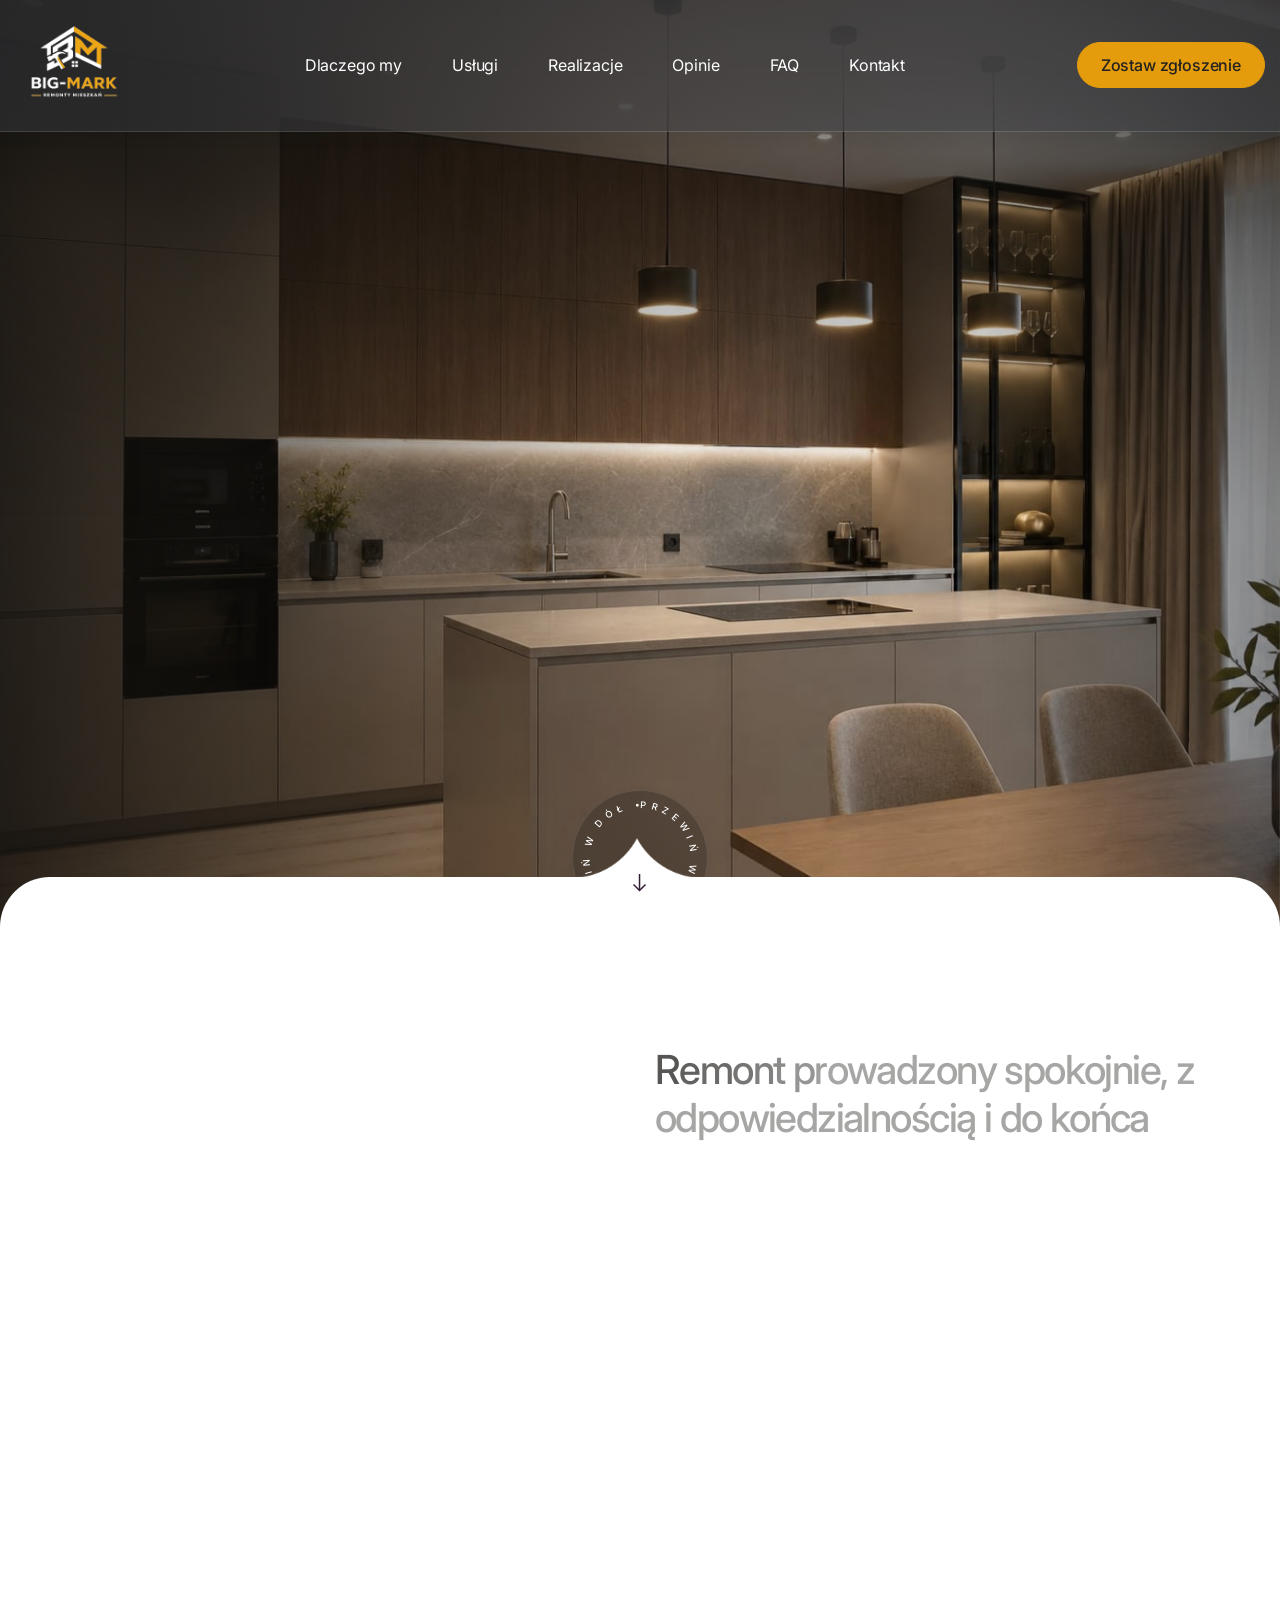
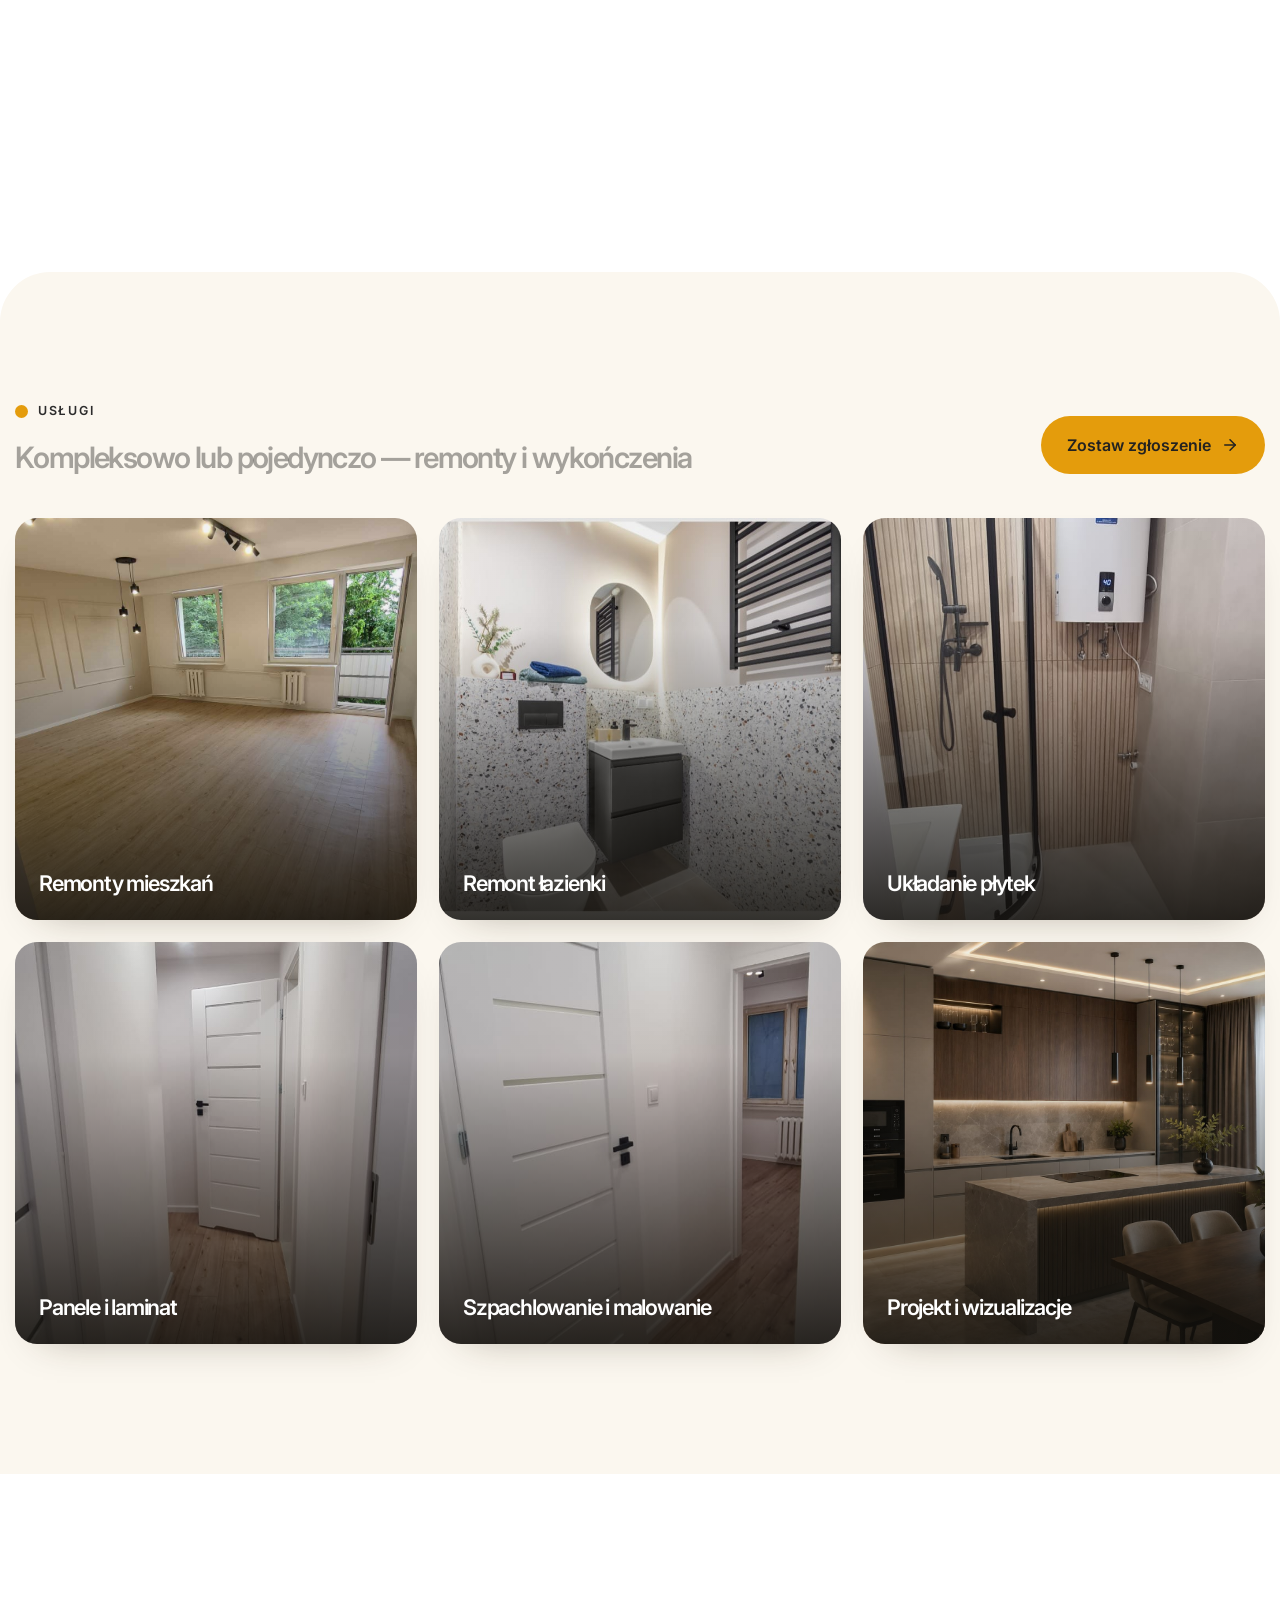
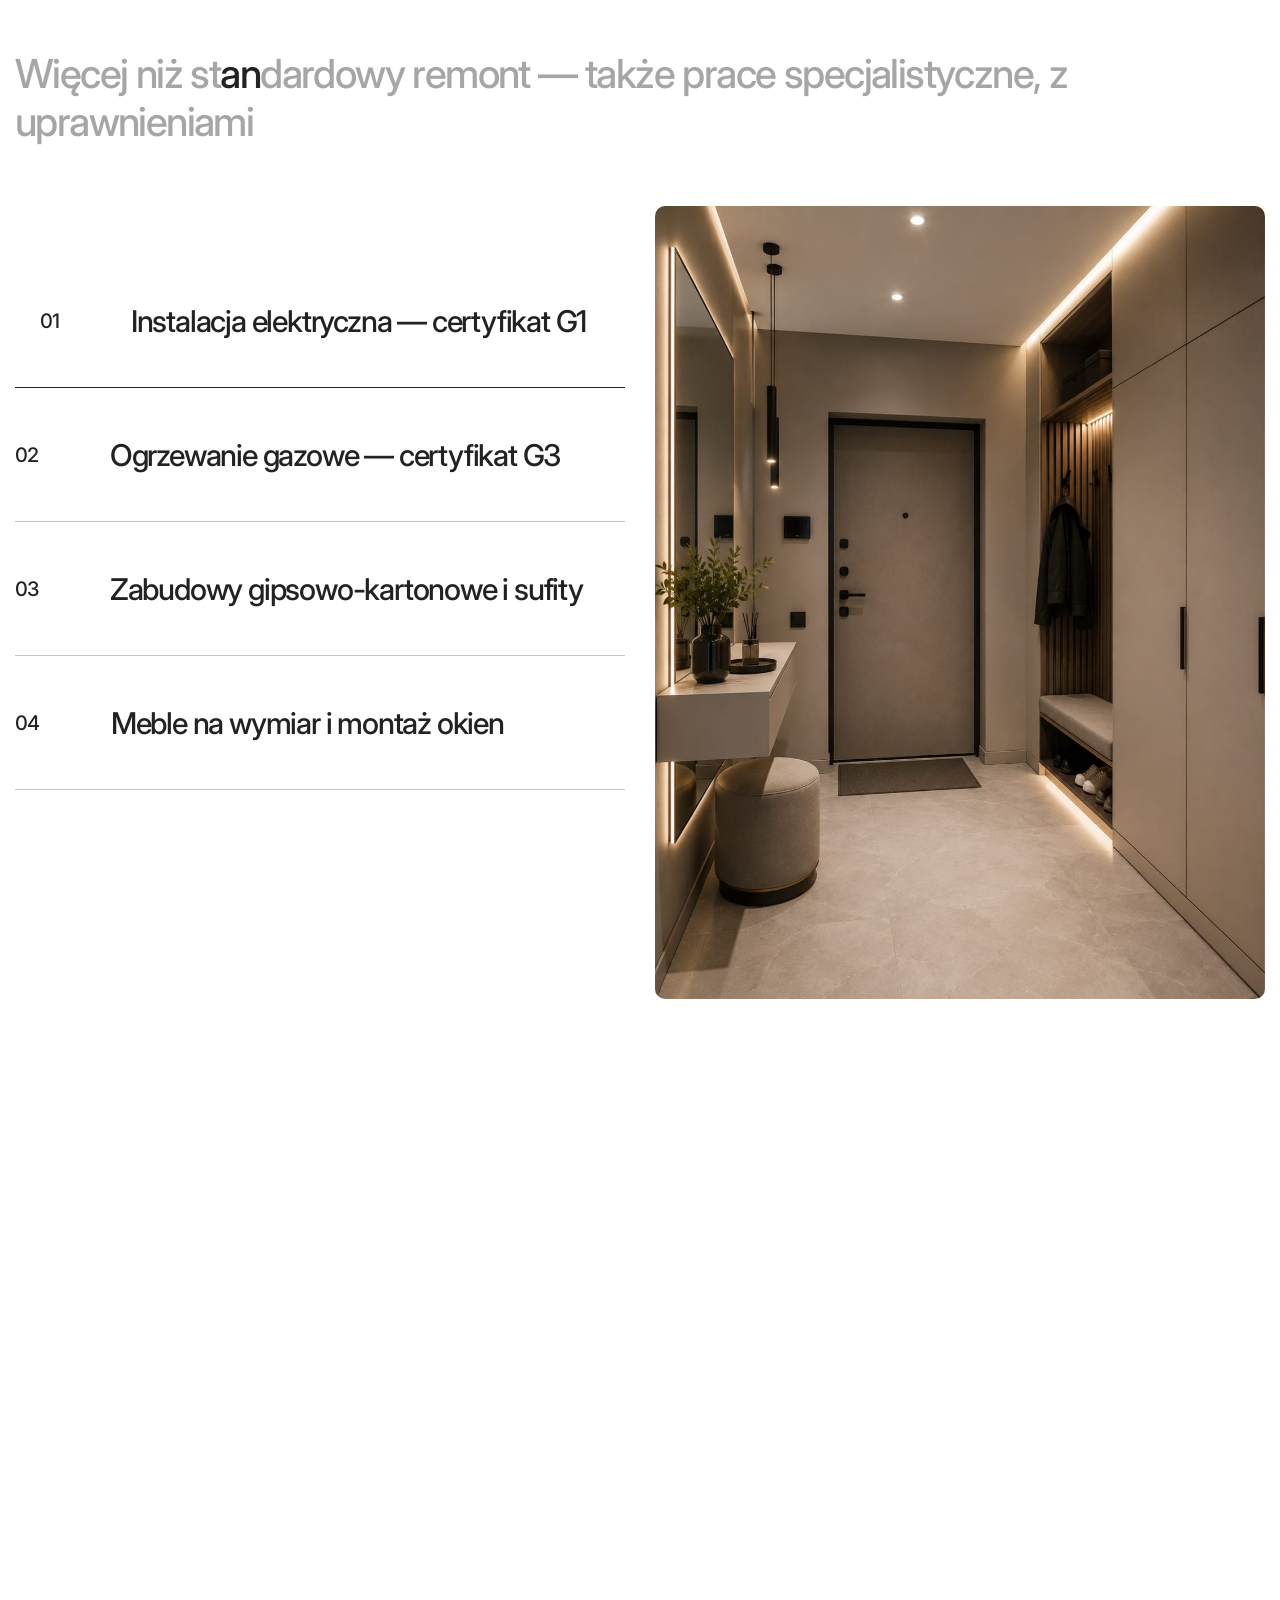
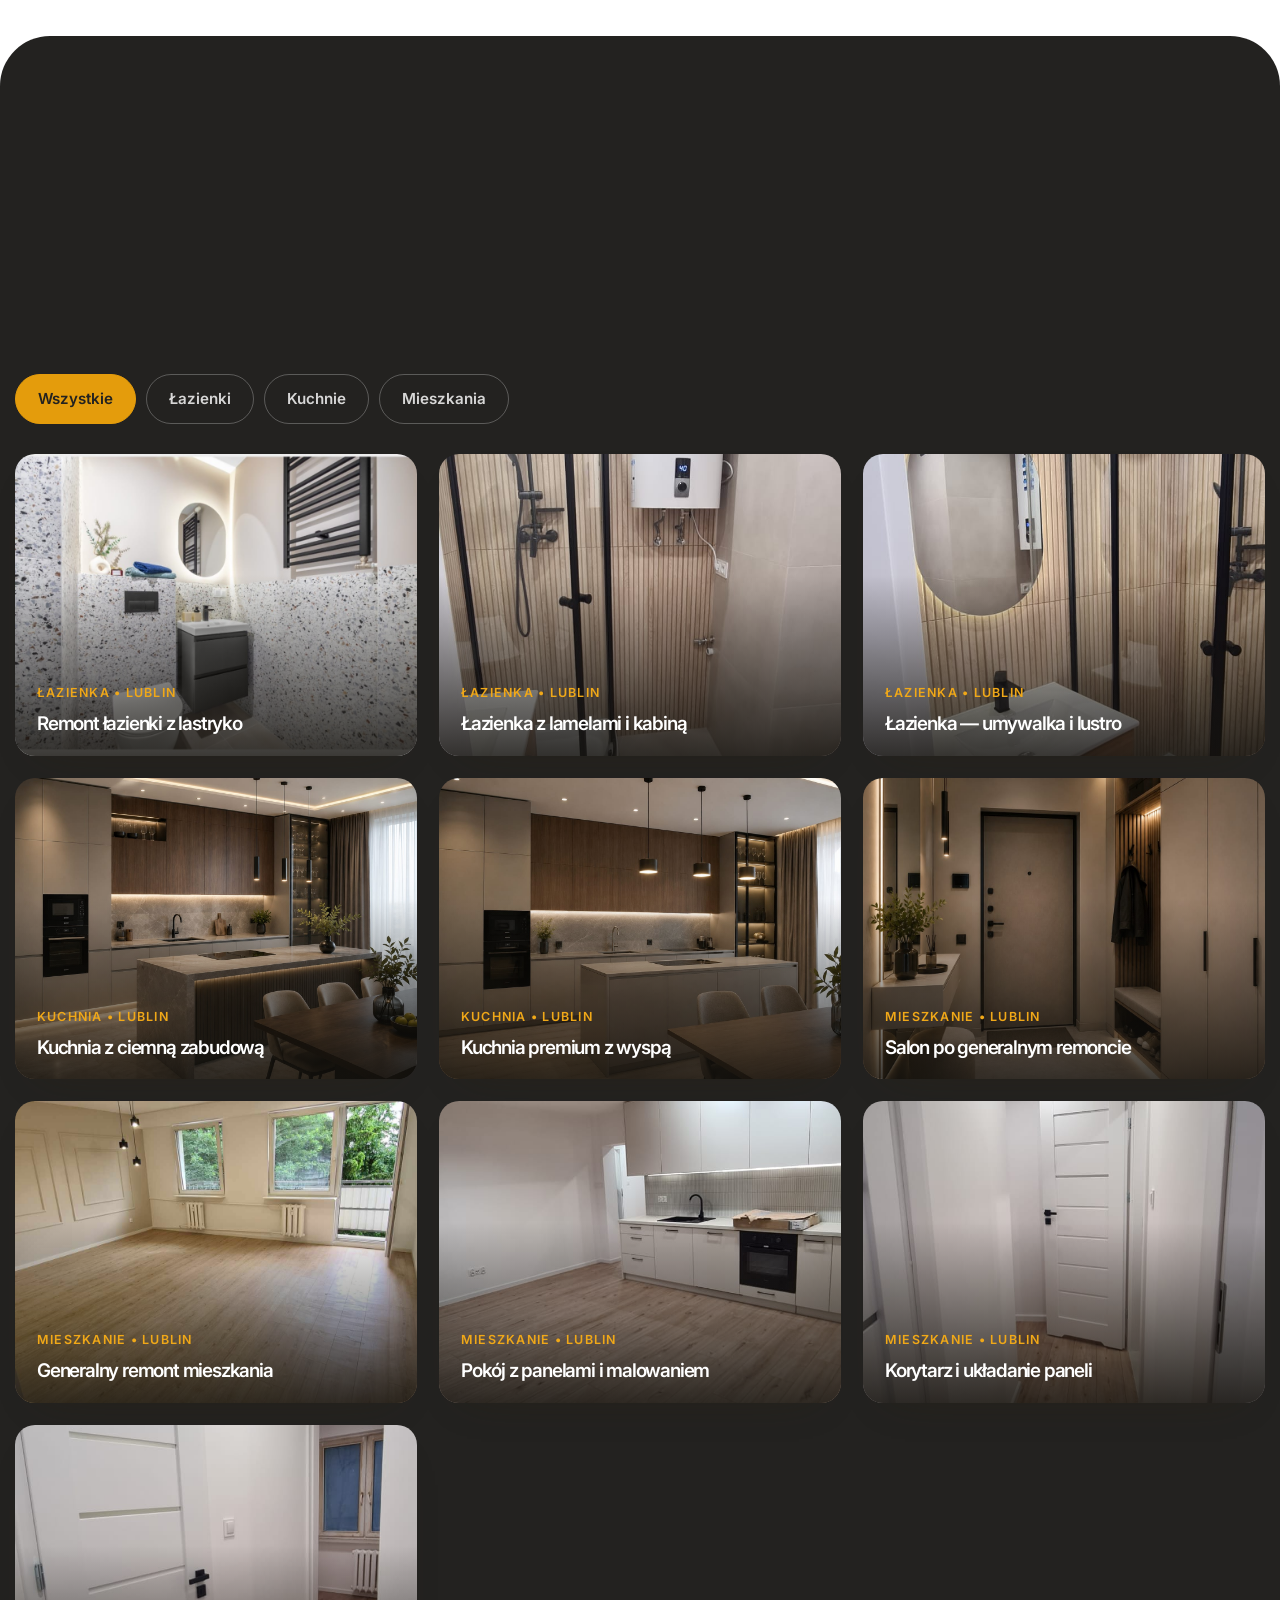
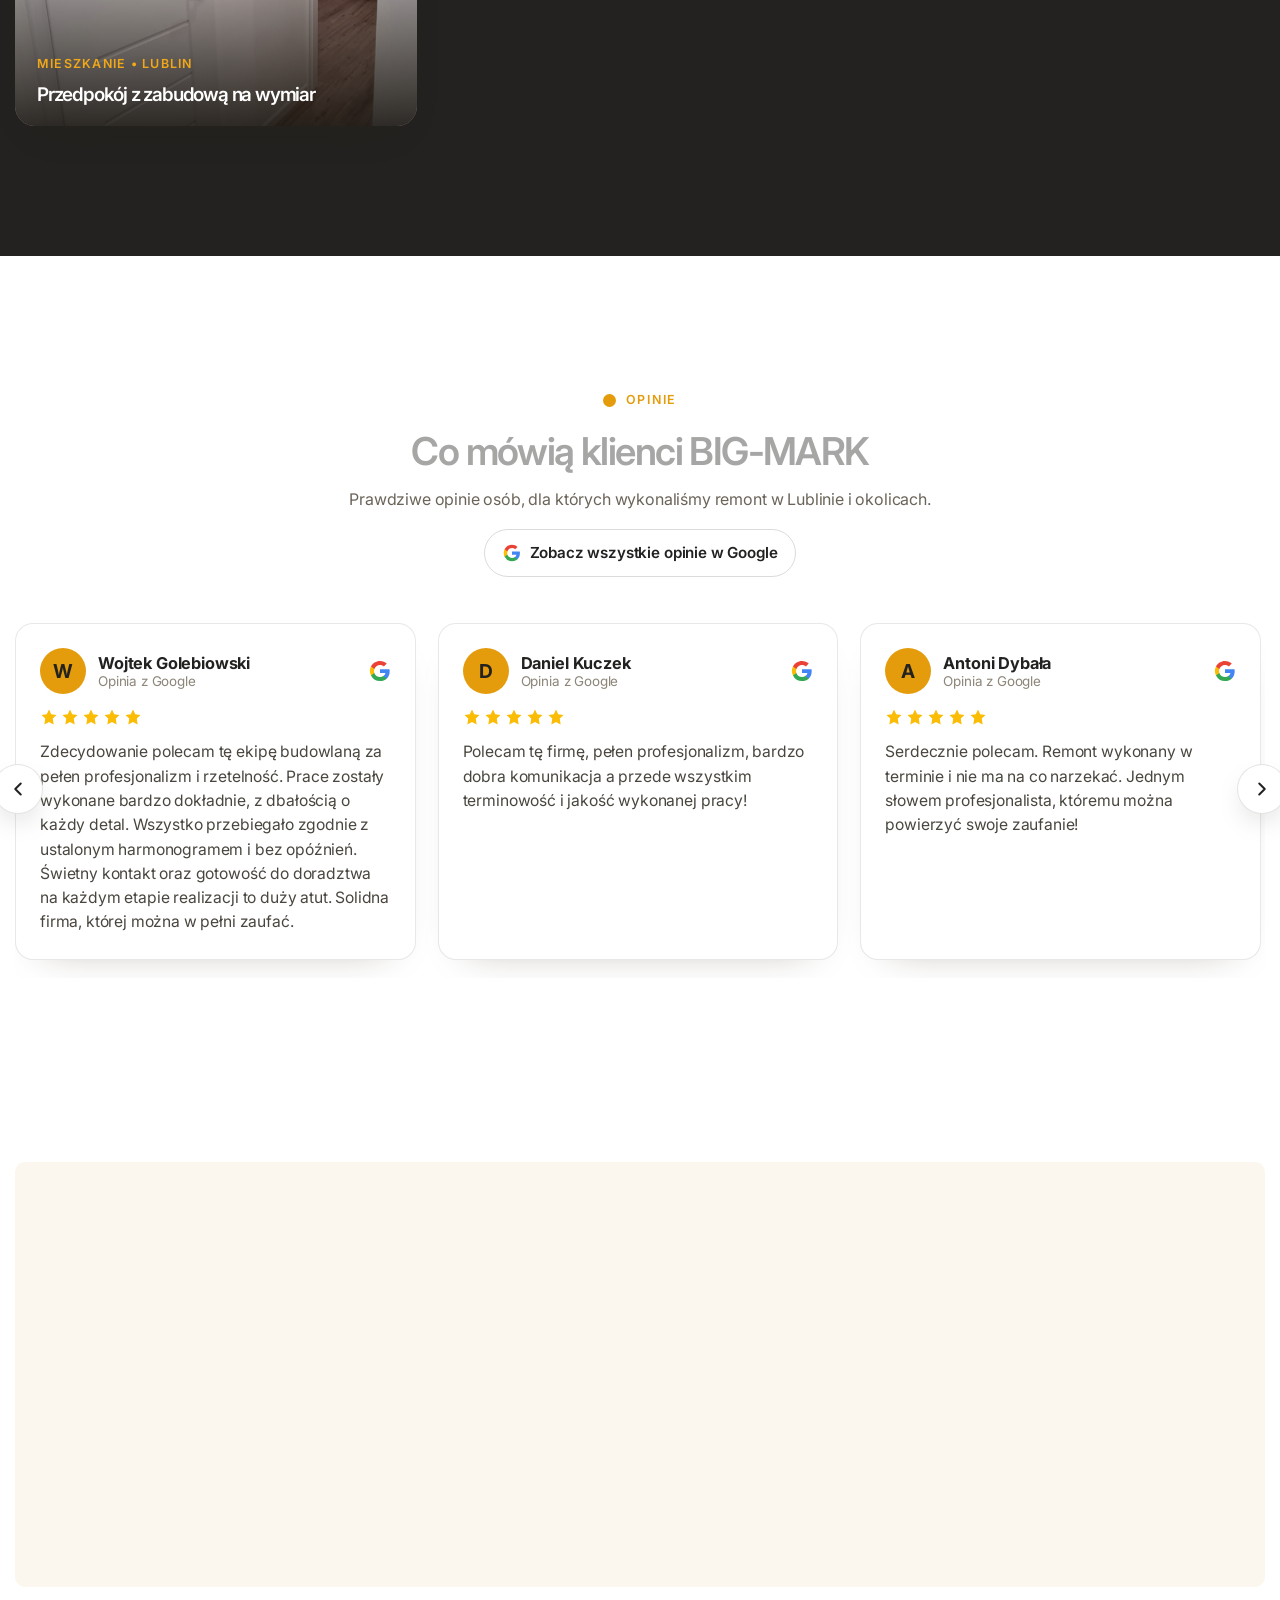
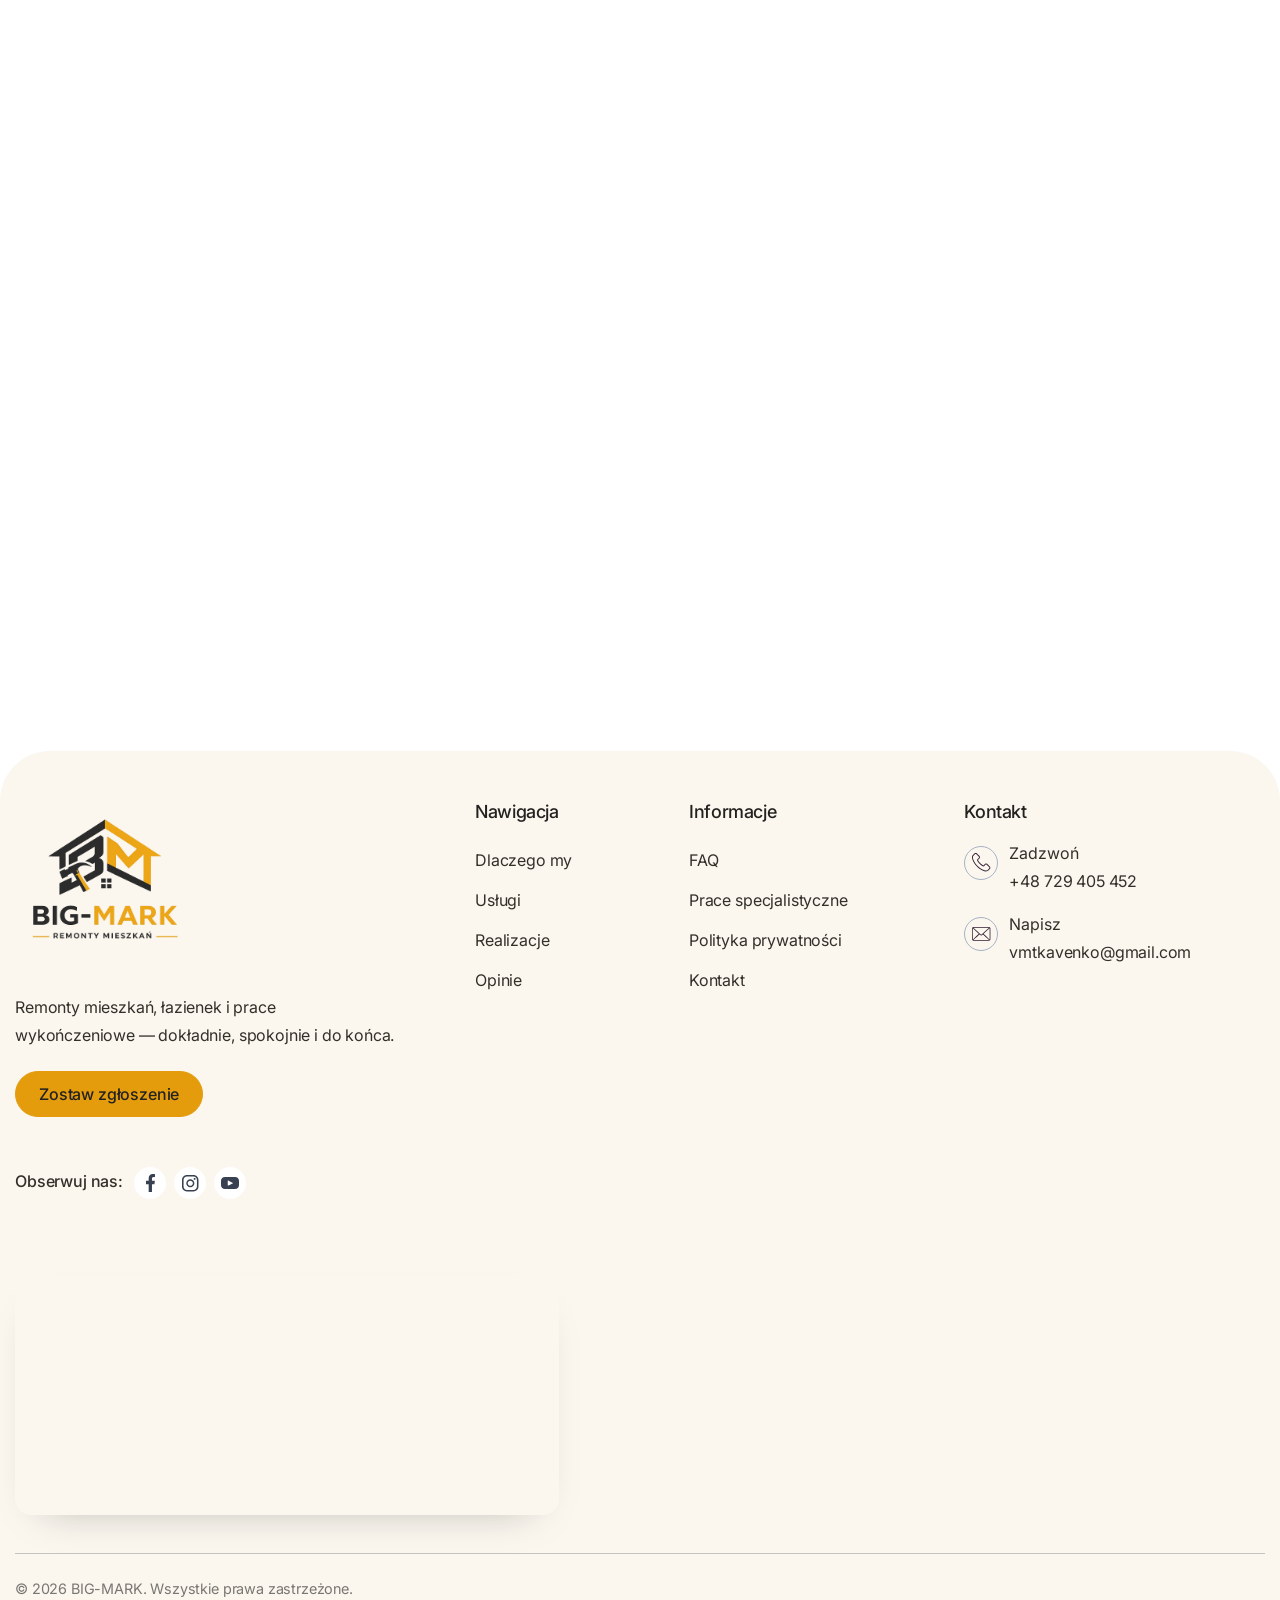
==== commit ef0e3644: "Fix CTA buttons: open popup only, no page scroll - Wire the about-us ("Dlaczego nam ufają") and feat" ====
--- a/index.html
+++ b/index.html
@@ -583,7 +583,7 @@
   }
 })();
 </script>
-<div class="w-layout-vflex rt-navbar-outer-wrapper-v1" data-wf--rt-navbar-v1--variant="base"><div class="rt-navbar-wrapper-v6"><div class="rt-navbar-v7 w-nav" data-animation="default" data-collapse="medium" data-duration="400" data-easing="ease" data-easing2="ease" data-w-id="4472bb61-51c2-9c34-4c08-1ca35840643a" role="banner"><div class="w-layout-blockcontainer rt-container w-container"><div class="w-layout-hflex rt-navbar-wrapper-v4"><a class="rt-brand-logo w-nav-brand" href="#top"><img alt="BIG-MARK" class="rt-site-logo bm-logo bm-logo-light" src="assets/big-mark_logo_white.png"/><img alt="BIG-MARK" class="rt-site-logo bm-logo bm-logo-dark" loading="eager" src="assets/big-mark_logo_transparent.png"/></a><nav class="rt-navbar-v1-menu-holder w-nav-menu" role="navigation"><div class="w-layout-vflex rt-nav-menu-holder-wrapper"><div class="w-layout-hflex rt-navbar-inner-menu-wrapper"><a class="rt-navigation-link-v1 w-inline-block" href="#dlaczego"><div>Dlaczego my</div></a><a class="rt-navigation-link-v1 w-inline-block" href="#uslugi"><div>Usługi</div></a><a class="rt-navigation-link-v1 w-inline-block" href="#realizacje"><div>Realizacje</div></a><a class="rt-navigation-link-v1 w-inline-block" href="#opinie"><div>Opinie</div></a><a class="rt-navigation-link-v1 w-inline-block" href="#faq"><div>FAQ</div></a><a class="rt-navigation-link-v1 w-inline-block" href="#kontakt"><div>Kontakt</div></a></div><div class="w-layout-vflex rt-nav-bottom-content"><div class="w-layout-hflex rt-nav-botton-wrapper"><div class="w-layout-vflex rt-flex-stretch rt-display-none-mobile"><a class="rt-button rt-border-radius-large rt-overflow-hidden w-inline-block" data-w-id="49d358eb-d6c4-264f-7e35-2a6452b92103" data-wf--rt-button-v1--variant="base" href="#"><div class="rt-text-style-button rt-button-color-change rt-button-z-index">Contact us</div><div class="rt-button-overlap"></div></a></div><div class="w-layout-vflex rt-flex-stretch"><a class="rt-button rt-border-radius-large rt-overflow-hidden w-inline-block" data-w-id="49d358eb-d6c4-264f-7e35-2a6452b92103" data-wf--rt-button-v1--variant="base" href="#"><div class="rt-text-style-button rt-button-color-change rt-button-z-index">Zostaw zgłoszenie</div><div class="rt-button-overlap"></div></a></div></div><div class="w-layout-vflex rt-nav-bottom-follow-content"><div class="rt-text-style-h5">Obserwuj nas</div><div class="w-layout-hflex rt-nav-social-icon-wrapper bm-nav-social"><a aria-label="Facebook" class="rt-social-media-icon-wrapper bm-nav-social-link w-inline-block" href="https://www.facebook.com/share/g/1EL1bzxpEm/" rel="noopener" target="_blank"><svg aria-hidden="true" fill="currentColor" viewbox="0 0 24 24"><path d="M22 12.06C22 6.5 17.52 2 12 2S2 6.5 2 12.06c0 5 3.66 9.15 8.44 9.94v-7.03H7.9v-2.9h2.54V9.85c0-2.51 1.49-3.9 3.78-3.9 1.09 0 2.24.2 2.24.2v2.46h-1.26c-1.24 0-1.63.77-1.63 1.56v1.87h2.78l-.44 2.9h-2.34V22C18.34 21.21 22 17.06 22 12.06z"></path></svg></a><a aria-label="WhatsApp" class="rt-social-media-icon-wrapper bm-nav-social-link bm-nav-social-wa w-inline-block" href="https://wa.me/48729405452" rel="noopener" target="_blank"><svg aria-hidden="true" fill="currentColor" viewbox="0 0 24 24"><path d="M.057 24l1.687-6.163a11.867 11.867 0 0 1-1.587-5.946C.16 5.335 5.495 0 12.05 0a11.817 11.817 0 0 1 8.413 3.488 11.824 11.824 0 0 1 3.48 8.414c-.003 6.557-5.338 11.892-11.893 11.892a11.9 11.9 0 0 1-5.688-1.448L.057 24zm6.597-3.807c1.676.995 3.276 1.591 5.392 1.592 5.448 0 9.886-4.434 9.889-9.885.002-5.462-4.415-9.89-9.881-9.892-5.452 0-9.887 4.434-9.889 9.884a9.86 9.86 0 0 0 1.51 5.26l-.999 3.648 3.737-.981zm11.387-5.464c-.074-.124-.272-.198-.57-.347-.297-.149-1.758-.868-2.031-.967-.272-.099-.47-.149-.669.149-.198.297-.768.967-.941 1.165-.173.198-.347.223-.644.074-.297-.149-1.255-.462-2.39-1.475-.883-.788-1.48-1.761-1.653-2.059-.173-.297-.018-.458.13-.606.134-.133.297-.347.446-.521.151-.172.2-.296.3-.495.099-.198.05-.372-.025-.521-.075-.148-.669-1.611-.916-2.206-.242-.579-.487-.501-.669-.51l-.57-.01c-.198 0-.52.074-.792.372s-1.04 1.016-1.04 2.479 1.065 2.876 1.213 3.074c.149.198 2.096 3.2 5.077 4.487.709.306 1.262.489 1.694.626.712.226 1.36.194 1.872.118.571-.085 1.758-.719 2.006-1.413.248-.694.248-1.289.173-1.413z"></path></svg></a></div></div><div class="w-layout-vflex rt-nav-contact-box"><a class="rt-text-color-slate-charcoal" href="tel:+48729405452">+48 729 405 452</a><a class="rt-text-color-slate-charcoal" href="mailto:vmtkavenko@gmail.com">vmtkavenko@gmail.com</a></div></div></div></nav><div class="rt-mobile-list-button w-nav-button"><div class="w-layout-vflex rt-nav-open-mobile-button"><div class="rt-mobile-list-line-one rt-background-color-white"></div><div class="rt-mobile-list-line-two rt-background-color-white"></div><div class="rt-mobile-list-line-three rt-background-color-white"></div></div></div><div class="rt-navbar-button-wraper"><a class="rt-button rt-border-radius-large rt-overflow-hidden w-inline-block" data-bm-popup="1" data-w-id="49d358eb-d6c4-264f-7e35-2a6452b92103" data-wf--rt-button-v1--variant="nav-button" href="#kontakt"><div class="rt-text-style-button rt-button-color-change rt-button-z-index">Zostaw zgłoszenie</div><div class="rt-button-overlap"></div></a></div></div></div></div><div class="rt-navbar-box-shadow-v4"></div></div></div><div class="rt-hero-background rt-overflow-hidden"><section class="rt-hero-v1" id="top"><div class="w-layout-blockcontainer rt-container rt-full-height w-container"><div class="w-layout-hflex rt-hero-main-wrapper-v1"><div class="w-layout-vflex rt-hero-left-content-wrapper"><div class="w-layout-hflex rt-hero-top-subtext rt-tag-box-gap-h1" data-w-id="46199dd4-8f6e-6120-2106-3d01bb4c367d" style="opacity:0"><div class="rt-round rt-background-color-neon-lime rt-border-radius-full"></div><div class="rt-text-style-h6 rt-text-color-white rt-font-weight-regular bm-hero-eyebrow">Remonty i wykończenia • Lublin i okolice</div></div><div class="rt-h1-gap" data-w-id="d528b415-b9ef-6613-5dc8-d54111a2abca" style="opacity:0"><h1 class="rt-gap-off bm-hero-h1"><span class="bm-hl">Remonty mieszkań <br class="bm-br-m"/>w Lublinie</span><span class="bm-hl">bez niedokończonych prac</span></h1></div><p class="rt-gap-off rt-text-color-white rt-h1-paragraph-gap" data-w-id="46199dd4-8f6e-6120-2106-3d01bb4c3683" style="opacity:0">BIG-MARK wykonuje remonty, wykończenia i prace specjalistyczne — dokładnie, bez zbędnych problemów i bez ukrytych niespodzianek.</p><div class="w-layout-hflex rt-hero-button-wrapper" data-w-id="46199dd4-8f6e-6120-2106-3d01bb4c3685" style="opacity:0"><div><a class="rt-button rt-border-radius-large rt-overflow-hidden w-inline-block" data-bm-popup="1" data-w-id="49d358eb-d6c4-264f-7e35-2a6452b92103" data-wf--rt-button-v1--variant="base" href="#kontakt"><div class="rt-text-style-button rt-button-color-change rt-button-z-index">Zostaw zgłoszenie</div><div class="rt-button-overlap"></div></a></div><div><a class="rt-button-v5 rt-border-radius-large rt-overflow-hidden w-inline-block" data-w-id="33d3f95f-b752-827c-3713-e5fb5d000c45" href="https://wa.me/48729405452" target="_blank"><div class="rt-text-style-button rt-button-color-change rt-button-z-index button-v2-2">Napisz na WhatsApp</div><div class="rt-button-overlap button-v2-3"></div></a></div></div></div><div class="w-layout-vflex rt-hero-right-content-wrapper rt-border-radius rt-top-margin" data-w-id="46199dd4-8f6e-6120-2106-3d01bb4c368d" style="opacity:0"><div class="rt-hero-background-video rt-border-radius rt-overflow-hidden bm-slideshow"><img alt="Łazienka z lastryko po remoncie — BIG-MARK Lublin" loading="lazy" src="assets/photos/gallery-01.jpeg"/><img alt="Łazienka z lamelami drewnianymi — BIG-MARK Lublin" loading="lazy" src="assets/photos/gallery-08.jpeg"/><img alt="Umywalka i okrągłe lustro — BIG-MARK Lublin" loading="lazy" src="assets/photos/gallery-09.jpeg"/><img alt="Kuchnia po remoncie — BIG-MARK Lublin" loading="lazy" src="assets/photos/gallery-02.jpeg"/><img alt="Kuchnia premium z wyspą — BIG-MARK Lublin" loading="lazy" src="assets/photos/gallery-06.jpeg"/></div><div class="rt-hero-video-description"><div class="rt-text-color-white">Zobacz, jak pracujemy — dokładnie i z dbałością o detale.</div></div></div></div></div></section><div class="rt-hero-background-image-wrapper-v1 rt-home-one-bg"><img alt="Nowoczesna kuchnia po remoncie — BIG-MARK Lublin" class="rt-hero-background-image-v1" src="assets/photos/gallery-06.jpeg"/></div><div class="rt-hero-v1-left-linear"></div><div class="rt-hero-v1-right-linear"></div><div class="rt-hero-v1-top-linear"></div></div><div class="bm-transition-wrap"><div class="bm-hero-transition"></div><button aria-label="Przewiń w dół" class="bm-sd-badge" data-bm-scrolldown="1"><svg aria-hidden="true" class="bm-sd-ring" viewbox="0 0 160 160"><defs><path d="M80,20 a60,60 0 1,1 -0.1,0" id="bmSdCircle"></path></defs><text><textpath href="#bmSdCircle" lengthadjust="spacing" textlength="377">PRZEWIŃ W DÓŁ • PRZEWIŃ W DÓŁ • </textpath></text></svg></button><img alt="" aria-hidden="true" class="bm-sd-mask" src="assets/Flampt%20Webflow%20Website%20Copier/images/69c502671e56351ee61de530_Mask%20group%201%20%281%29.svg"/><a aria-label="Przewiń w dół" class="bm-sd-arrow" data-bm-scrolldown="1" href="#dlaczego"><img alt="" src="assets/Flampt%20Webflow%20Website%20Copier/images/69a7ad05845cad119b1ae8f2_down%20arrow%20%281%29.svg"/></a></div><section class="rt-about-us rt-overflow-hidden" id="dlaczego"><div class="w-layout-blockcontainer rt-container w-container"><div class="w-layout-hflex rt-about-us-main-wrapper"><div class="w-layout-hflex rt-about-us-left rt-position-relative"><div class="rt-about-us-image-wrapper rt-mask-v5" image-appear=""><img alt="Nowoczesna kuchnia po remoncie — BIG-MARK" data-w-id="b1d916e9-307f-fec2-c469-e258b1861539" loading="lazy" src="assets/photos/gallery-02.jpeg" style="opacity:0"/></div><div class="w-layout-vflex rt-about-us-left-overlap-box rt-background-mist-white" data-w-id="82e91d49-d081-037f-cced-1c5bdb5002f5" image-appear="" style="opacity:0"><div class="w-layout-hflex rt-overlap-top"><div class="rt-font-size-48">100%</div></div><div class="rt-overlap-bottom">Prac doprowadzonych do końca</div></div></div><div class="w-layout-vflex rt-about-us-right"><div appear="" class="w-layout-hflex rt-hero-top-subtext rt-tag-box-gap-h2" data-w-id="670ce045-885d-50aa-cebe-e1599a519c7c" style="opacity:0"><div class="rt-round rt-background-color-neon-lime rt-border-radius-full"></div><div class="rt-text-style-h6 rt-font-weight-regular">Dlaczego nam ufają</div></div><h2 appear="" class="rt-gap-off rt-h2-gap" scroll-text="1">Remont prowadzony spokojnie, z odpowiedzialnością i do końca</h2><div class="rt-abouts-us-right-description" data-w-id="0eca5895-a6cd-29c6-3cff-ce1d6221ff79" style="opacity:0"><p appear="" class="rt-gap-off rt-h2-paragraph-gap">Bierzemy na siebie całość prac — także te trudniejsze, przy których inni wykonawcy rezygnują. Bez chaosu, bez znikania i bez zostawiania rzeczy „na później”.</p></div><div appear="" class="rt-right-middle-content-wrapper" data-w-id="af1b310f-3a41-c747-d9c9-73f2ca399ea0" style="opacity:0"><div class="w-layout-hflex rt-right-middle-content-inner"><div class="w-layout-vflex rt-about-middle-content-icon-warpper rt-border-radius-full"><div class="w-layout-vflex rt-about-us-icon-wrapper"><img alt="Helmet line icon dark" loading="lazy" src="assets/Flampt%20Webflow%20Website%20Copier/images/69f310683aaf6e2f463ed65b_Vector%2868%29.svg"/></div></div><div class="w-layout-vflex rt-right-middle-content-text-wrapper"><div class="rt-text-style-h5 rt-h5-bottom-gap-v2">Dokładne wykończenie i dbałość o detal</div><div>Kompleksowe prace remontowe i wykończeniowe w mieszkaniach — od przygotowania powierzchni po finalne wykończenie.</div></div></div></div><div appear="" class="rt-right-middle-content-wrapper rt-top-border-off rt-bottom-gap" data-w-id="b966aca3-4f79-3cdc-5e8e-a55e8ea9abc5" style="opacity:0"><div class="w-layout-hflex rt-right-middle-content-inner"><div class="w-layout-vflex rt-about-middle-content-icon-warpper rt-border-radius-full"><div class="w-layout-vflex rt-about-us-icon-wrapper"><img alt="Headphone line icon dark" loading="lazy" src="assets/Flampt%20Webflow%20Website%20Copier/images/69f31068886983ec7158da32_Vector%2869%29.svg"/></div></div><div class="w-layout-vflex rt-right-middle-content-text-wrapper"><div class="rt-text-style-h5 rt-h5-bottom-gap-v2">Łatwa, spokojna komunikacja na każdym etapie</div><div>Jasne ustalenia i spokojny kontakt na każdym etapie prac.</div></div></div></div><div appear="" class="bm-about-cta" data-w-id="48bfd375-5d69-322b-b588-12baee5cee06" style="opacity:0"><a class="rt-button rt-border-radius-large rt-overflow-hidden w-inline-block bm-about-btn" data-w-id="49d358eb-d6c4-264f-7e35-2a6452b92103" data-wf--rt-button-v1--variant="base" href="#top"><div class="rt-text-style-button rt-button-color-change rt-button-z-index">Zostaw zgłoszenie</div><div class="rt-button-overlap"></div></a></div></div></div></div></section><section class="rt-services rt-background-mist-white rt-border-radius-top-right-left" id="uslugi"><div class="w-layout-blockcontainer rt-container w-container"><div class="w-layout-vflex rt-service-main-wrapper"><div class="bm-uslugi-head"><div class="bm-uslugi-head-left"><div class="bm-eyebrow">Usługi</div><h2 class="bm-uslugi-title" scroll-text="1">Kompleksowo lub pojedynczo — remonty i wykończenia</h2></div><button class="bm-uslugi-cta" data-bm-popup="1" type="button">Zostaw zgłoszenie <svg fill="none" stroke="currentColor" stroke-linecap="round" stroke-linejoin="round" stroke-width="2" viewbox="0 0 24 24"><line x1="5" x2="19" y1="12" y2="12"></line><polyline points="12 5 19 12 12 19"></polyline></svg></button></div><div class="bm-uslugi-grid"><article aria-label="Remonty mieszkań — zostaw zgłoszenie" class="bm-svc-card" data-bm-popup="1" role="button" tabindex="0"><div class="bm-svc-img"><img alt="Remonty mieszkań — BIG-MARK Lublin" loading="lazy" src="assets/photos/gallery-04.jpeg"/></div><span class="bm-svc-arrow"><svg fill="none" stroke="currentColor" stroke-linecap="round" stroke-linejoin="round" stroke-width="2" viewbox="0 0 24 24"><line x1="7" x2="17" y1="17" y2="7"></line><polyline points="7 7 17 7 17 17"></polyline></svg></span><div class="bm-svc-body"><h3>Remonty mieszkań</h3><p>Kompleksowe prace remontowe i wykończeniowe — od przygotowania powierzchni po finalne wykończenie.</p></div></article><article aria-label="Remont łazienki — zostaw zgłoszenie" class="bm-svc-card" data-bm-popup="1" role="button" tabindex="0"><div class="bm-svc-img"><img alt="Remont łazienki — BIG-MARK Lublin" loading="lazy" src="assets/photos/gallery-01.jpeg"/></div><span class="bm-svc-arrow"><svg fill="none" stroke="currentColor" stroke-linecap="round" stroke-linejoin="round" stroke-width="2" viewbox="0 0 24 24"><line x1="7" x2="17" y1="17" y2="7"></line><polyline points="7 7 17 7 17 17"></polyline></svg></span><div class="bm-svc-body"><h3>Remont łazienki</h3><p>Płytki, instalacje, zabudowy, montaż elementów i dopracowane detale.</p></div></article><article aria-label="Układanie płytek — zostaw zgłoszenie" class="bm-svc-card" data-bm-popup="1" role="button" tabindex="0"><div class="bm-svc-img"><img alt="Układanie płytek — BIG-MARK Lublin" loading="lazy" src="assets/photos/gallery-08.jpeg"/></div><span class="bm-svc-arrow"><svg fill="none" stroke="currentColor" stroke-linecap="round" stroke-linejoin="round" stroke-width="2" viewbox="0 0 24 24"><line x1="7" x2="17" y1="17" y2="7"></line><polyline points="7 7 17 7 17 17"></polyline></svg></span><div class="bm-svc-body"><h3>Układanie płytek</h3><p>Precyzyjnie w łazienkach, kuchniach, korytarzach i innych pomieszczeniach.</p></div></article><article aria-label="Panele i laminat — zostaw zgłoszenie" class="bm-svc-card" data-bm-popup="1" role="button" tabindex="0"><div class="bm-svc-img"><img alt="Panele i laminat — BIG-MARK Lublin" loading="lazy" src="assets/photos/gallery-07.jpeg"/></div><span class="bm-svc-arrow"><svg fill="none" stroke="currentColor" stroke-linecap="round" stroke-linejoin="round" stroke-width="2" viewbox="0 0 24 24"><line x1="7" x2="17" y1="17" y2="7"></line><polyline points="7 7 17 7 17 17"></polyline></svg></span><div class="bm-svc-body"><h3>Panele i laminat</h3><p>Montaż paneli i laminatu z dbałością o równe wykończenia, listwy i detale.</p></div></article><article aria-label="Szpachlowanie i malowanie — zostaw zgłoszenie" class="bm-svc-card" data-bm-popup="1" role="button" tabindex="0"><div class="bm-svc-img"><img alt="Szpachlowanie i malowanie — BIG-MARK Lublin" loading="lazy" src="assets/photos/gallery-10.jpeg"/></div><span class="bm-svc-arrow"><svg fill="none" stroke="currentColor" stroke-linecap="round" stroke-linejoin="round" stroke-width="2" viewbox="0 0 24 24"><line x1="7" x2="17" y1="17" y2="7"></line><polyline points="7 7 17 7 17 17"></polyline></svg></span><div class="bm-svc-body"><h3>Szpachlowanie i malowanie</h3><p>Gładzie, przygotowanie ścian oraz malowanie wnętrz.</p></div></article><article aria-label="Projekt i wizualizacje — zostaw zgłoszenie" class="bm-svc-card" data-bm-popup="1" role="button" tabindex="0"><div class="bm-svc-img"><img alt="Projekt i wizualizacje — BIG-MARK Lublin" loading="lazy" src="assets/photos/gallery-02.jpeg"/></div><span class="bm-svc-arrow"><svg fill="none" stroke="currentColor" stroke-linecap="round" stroke-linejoin="round" stroke-width="2" viewbox="0 0 24 24"><line x1="7" x2="17" y1="17" y2="7"></line><polyline points="7 7 17 7 17 17"></polyline></svg></span><div class="bm-svc-body"><h3>Projekt i wizualizacje</h3><p>Pomoc w zaplanowaniu układu, stylu i rozwiązań przed rozpoczęciem prac.</p></div></article></div></div></div></section><section class="rt-why-choose" id="specjalistyczne"><div class="w-layout-blockcontainer rt-container w-container"><div class="w-layout-vflex rt-why-choose-main"><div class="w-layout-vflex rt-why-choose-top-content rt-top-content-gap rt-mobile-gap-decrease"><div appear="" class="w-layout-hflex rt-hero-top-subtext rt-tag-box-gap-h2" data-w-id="a8691b0c-3cec-4d31-46d0-8b69a510239f" style="opacity:0"><div class="rt-round rt-background-color-neon-lime rt-border-radius-full"></div><div class="rt-text-style-h6 rt-font-weight-regular">Prace specjalistyczne</div></div><div class="rt-position-relative rt-overflow-hidden" data-w-id="f36ed0fa-dd9e-6621-3b06-a00a15ac6719"><h2 class="rt-gap-off" scroll-text="1">Więcej niż standardowy remont — także prace specjalistyczne, z uprawnieniami</h2><div class="rt-absolute-strech"><div class="rt-text-overlay rt-1"></div><div class="rt-text-overlay rt-2"></div></div></div></div><div class="w-layout-hflex rt-why-choose-bottom"><div class="w-layout-vflex rt-why-choose-bottom-left"><div class="w-layout-vflex rt-why-choose-left-top-item"><div appear="" class="w-layout-hflex rt-why-choose-left-top-item-one rt-position-relative rt-1" data-w-id="d987b796-4e3c-95ce-17ea-2e97b0004084"><div class="w-layout-hflex rt-why-choose-left-text rt-1" style="-webkit-transform:translate3d(1.5625rem, 0, 0) scale3d(1, 1, 1) rotateX(0) rotateY(0) rotateZ(0) skew(0, 0);-moz-transform:translate3d(1.5625rem, 0, 0) scale3d(1, 1, 1) rotateX(0) rotateY(0) rotateZ(0) skew(0, 0);-ms-transform:translate3d(1.5625rem, 0, 0) scale3d(1, 1, 1) rotateX(0) rotateY(0) rotateZ(0) skew(0, 0);transform:translate3d(1.5625rem, 0, 0) scale3d(1, 1, 1) rotateX(0) rotateY(0) rotateZ(0) skew(0, 0)"><div class="rt-text-style-h5">01</div><div class="rt-text-style-h3">Instalacja elektryczna — certyfikat G1</div></div><div class="rt-why-choose-border-line"><div class="rt-why-choose-us-absolute-inner-line rt-1" style="width:100%"></div></div></div><div appear="" class="w-layout-hflex rt-why-choose-left-top-item-one rt-position-relative rt-2" data-w-id="a79ee779-dfd3-c0bd-cb0e-5d563af702cc"><div class="w-layout-hflex rt-why-choose-left-text rt-2" style="-webkit-transform:translate3d(0rem, 0, 0) scale3d(1, 1, 1) rotateX(0) rotateY(0) rotateZ(0) skew(0, 0);-moz-transform:translate3d(0rem, 0, 0) scale3d(1, 1, 1) rotateX(0) rotateY(0) rotateZ(0) skew(0, 0);-ms-transform:translate3d(0rem, 0, 0) scale3d(1, 1, 1) rotateX(0) rotateY(0) rotateZ(0) skew(0, 0);transform:translate3d(0rem, 0, 0) scale3d(1, 1, 1) rotateX(0) rotateY(0) rotateZ(0) skew(0, 0)"><div class="rt-text-style-h5">02</div><div class="rt-text-style-h3">Ogrzewanie gazowe — certyfikat G3</div></div><div class="rt-why-choose-border-line"><div class="rt-why-choose-us-absolute-inner-line rt-2" style="width:0%"></div></div></div><div appear="" class="w-layout-hflex rt-why-choose-left-top-item-one rt-position-relative rt-3" data-w-id="a323b06a-7a44-5f6c-6f6e-33900b9b27a6"><div class="w-layout-hflex rt-why-choose-left-text rt-3" style="-webkit-transform:translate3d(0rem, 0, 0) scale3d(1, 1, 1) rotateX(0) rotateY(0) rotateZ(0) skew(0, 0);-moz-transform:translate3d(0rem, 0, 0) scale3d(1, 1, 1) rotateX(0) rotateY(0) rotateZ(0) skew(0, 0);-ms-transform:translate3d(0rem, 0, 0) scale3d(1, 1, 1) rotateX(0) rotateY(0) rotateZ(0) skew(0, 0);transform:translate3d(0rem, 0, 0) scale3d(1, 1, 1) rotateX(0) rotateY(0) rotateZ(0) skew(0, 0)"><div class="rt-text-style-h5">03</div><div class="rt-text-style-h3">Zabudowy gipsowo-kartonowe i sufity</div></div><div class="rt-why-choose-border-line"><div class="rt-why-choose-us-absolute-inner-line rt-3" style="width:0%"></div></div></div><div appear="" class="w-layout-hflex rt-why-choose-left-top-item-one rt-position-relative rt-4" data-w-id="da8d9224-8238-0305-0097-164258784327"><div class="w-layout-hflex rt-why-choose-left-text rt-4" style="-webkit-transform:translate3d(0rem, 0, 0) scale3d(1, 1, 1) rotateX(0) rotateY(0) rotateZ(0) skew(0, 0);-moz-transform:translate3d(0rem, 0, 0) scale3d(1, 1, 1) rotateX(0) rotateY(0) rotateZ(0) skew(0, 0);-ms-transform:translate3d(0rem, 0, 0) scale3d(1, 1, 1) rotateX(0) rotateY(0) rotateZ(0) skew(0, 0);transform:translate3d(0rem, 0, 0) scale3d(1, 1, 1) rotateX(0) rotateY(0) rotateZ(0) skew(0, 0)"><div class="rt-text-style-h5">04</div><div class="rt-text-style-h3">Meble na wymiar i montaż okien</div></div><div class="rt-why-choose-border-line"><div class="rt-why-choose-us-absolute-inner-line rt-4" style="width:0%"></div></div></div></div><div class="w-layout-hflex rt-why-choose-left-bottom-item" image-appear=""><div class="rt-why-choose-us-left-bottom-image-wrapper rt-border-radius rt-overflow-hidden"><img alt="Realizacja BIG-MARK — wykończenie wnętrza" data-w-id="b2184693-ddf4-0468-d5c8-ec982ae9fe41" loading="lazy" src="assets/photos/gallery-06.jpeg" style="opacity:0"/></div><div class="rt-why-choose-us-botoom-left-text-wrapper" data-w-id="656a5f47-1efc-24f4-bf4d-fed133ccfa19" style="opacity:0">Także instalacja wodna, <span class="rt-text-color-deep-plum rt-font-weight-medium">kostka brukowa</span> i ściany dekoracyjne</div></div></div><div class="rt-why-choose-bottom-right rt-overflow-hidden rt-border-radius"><div class="rt-image-mask-wrapper rt-mask-v2" image-appear=""><img alt="Realizacja BIG-MARK — wykończenie wnętrza" class="rt-why-choose-image-one" data-w-id="ab598e51-93f4-05fd-c8c2-217be912c2ae" loading="lazy" src="assets/photos/gallery-03.jpeg" style="opacity:1;-webkit-transform:translate3d(0, 0, 0) scale3d(1, 1, 1) rotateX(0) rotateY(0) rotateZ(0) skew(0, 0);-moz-transform:translate3d(0, 0, 0) scale3d(1, 1, 1) rotateX(0) rotateY(0) rotateZ(0) skew(0, 0);-ms-transform:translate3d(0, 0, 0) scale3d(1, 1, 1) rotateX(0) rotateY(0) rotateZ(0) skew(0, 0);transform:translate3d(0, 0, 0) scale3d(1, 1, 1) rotateX(0) rotateY(0) rotateZ(0) skew(0, 0)" width="750"/><img alt="Realizacja BIG-MARK — wykończenie wnętrza" class="rt-why-choose-image-two" loading="lazy" src="assets/photos/gallery-05.jpeg" style="-webkit-transform:translate3d(0, 0, 0) scale3d(1.1, 1.1, 1) rotateX(0) rotateY(0) rotateZ(0) skew(0, 0);-moz-transform:translate3d(0, 0, 0) scale3d(1.1, 1.1, 1) rotateX(0) rotateY(0) rotateZ(0) skew(0, 0);-ms-transform:translate3d(0, 0, 0) scale3d(1.1, 1.1, 1) rotateX(0) rotateY(0) rotateZ(0) skew(0, 0);transform:translate3d(0, 0, 0) scale3d(1.1, 1.1, 1) rotateX(0) rotateY(0) rotateZ(0) skew(0, 0);opacity:0" width="750"/><img alt="Realizacja BIG-MARK — wykończenie wnętrza" class="rt-why-choose-image-three" loading="lazy" src="assets/photos/gallery-08.jpeg" style="-webkit-transform:translate3d(0, 0, 0) scale3d(1.1, 1.1, 1) rotateX(0) rotateY(0) rotateZ(0) skew(0, 0);-moz-transform:translate3d(0, 0, 0) scale3d(1.1, 1.1, 1) rotateX(0) rotateY(0) rotateZ(0) skew(0, 0);-ms-transform:translate3d(0, 0, 0) scale3d(1.1, 1.1, 1) rotateX(0) rotateY(0) rotateZ(0) skew(0, 0);transform:translate3d(0, 0, 0) scale3d(1.1, 1.1, 1) rotateX(0) rotateY(0) rotateZ(0) skew(0, 0);opacity:0" width="750"/><img alt="Realizacja BIG-MARK — wykończenie wnętrza" class="rt-why-choose-image-four" loading="lazy" src="assets/photos/gallery-09.jpeg" style="-webkit-transform:translate3d(0, 0, 0) scale3d(1.1, 1.1, 1) rotateX(0) rotateY(0) rotateZ(0) skew(0, 0);-moz-transform:translate3d(0, 0, 0) scale3d(1.1, 1.1, 1) rotateX(0) rotateY(0) rotateZ(0) skew(0, 0);-ms-transform:translate3d(0, 0, 0) scale3d(1.1, 1.1, 1) rotateX(0) rotateY(0) rotateZ(0) skew(0, 0);transform:translate3d(0, 0, 0) scale3d(1.1, 1.1, 1) rotateX(0) rotateY(0) rotateZ(0) skew(0, 0);opacity:0" width="750"/></div></div></div></div></div></section><div class="rt-counter-section-wrapper rt-position-relative" id="roofing-expert"><section class="rt-counter rt-border-radius-top-right-left rt-position-relative" id="liczby"><div class="w-layout-blockcontainer rt-container w-container"><div class="w-layout-vflex rt-counter-main"><div class="w-layout-hflex rt-counter-top-wrapper rt-section-content-middle-gap"><div appear="" class="w-layout-hflex rt-hero-top-subtext" data-w-id="c5496ae3-5ae3-ea95-cdfa-28b5be2ca989" style="opacity:0"><div class="rt-round rt-background-color-neon-lime rt-border-radius-full"></div><div class="rt-text-style-h6 rt-font-weight-regular">Liczby i fakty</div></div><div class="w-layout-vflex rt-counter-right-top"><div class="rt-position-relative rt-overflow-hidden" data-w-id="6e03475d-8e17-0018-0d29-965d4226c206"><h2 class="rt-gap-off" data-w-id="227818aa-1060-5d26-4a97-5514d441ff7d" scroll-text="1" style="opacity:0">Konkrety zamiast obietnic — remonty prowadzone spokojnie, dokładnie i do końca.</h2></div></div></div><div class="w-layout-hflex rt-counter-bottom-wrapper"><div class="w-layout-vflex rt-counter-card-wrapper rt-border-radius" data-w-id="f7a0e488-eff7-25a5-c64c-8211a9545b4e" style="opacity:0"><div class="w-layout-hflex rt-counter-box" data-w-id="f7a0e488-eff7-25a5-c64c-8211a9545b4f"><div class="w-layout-vflex rt-counter-train-wrap rt-projects-counter"><div class="w-layout-vflex rt-counter-train" style="-webkit-transform:translate3d(0, 0%, 0) scale3d(1, 1, 1) rotateX(0) rotateY(0) rotateZ(0) skew(0, 0);-moz-transform:translate3d(0, 0%, 0) scale3d(1, 1, 1) rotateX(0) rotateY(0) rotateZ(0) skew(0, 0);-ms-transform:translate3d(0, 0%, 0) scale3d(1, 1, 1) rotateX(0) rotateY(0) rotateZ(0) skew(0, 0);transform:translate3d(0, 0%, 0) scale3d(1, 1, 1) rotateX(0) rotateY(0) rotateZ(0) skew(0, 0)"><div class="rt-counter-text">1</div><div class="rt-counter-text">2</div><div class="rt-counter-text">3</div><div class="rt-counter-text">4</div><div class="rt-counter-text">5</div><div class="rt-counter-text">6</div><div class="rt-counter-text">7</div><div class="rt-counter-text">8</div><div class="rt-counter-text">9</div><div class="rt-counter-text">0</div></div><div class="w-layout-vflex rt-counter-train" style="-webkit-transform:translate3d(0, 0%, 0) scale3d(1, 1, 1) rotateX(0) rotateY(0) rotateZ(0) skew(0, 0);-moz-transform:translate3d(0, 0%, 0) scale3d(1, 1, 1) rotateX(0) rotateY(0) rotateZ(0) skew(0, 0);-ms-transform:translate3d(0, 0%, 0) scale3d(1, 1, 1) rotateX(0) rotateY(0) rotateZ(0) skew(0, 0);transform:translate3d(0, 0%, 0) scale3d(1, 1, 1) rotateX(0) rotateY(0) rotateZ(0) skew(0, 0)"><div class="rt-counter-text">1</div><div class="rt-counter-text">2</div><div class="rt-counter-text">3</div><div class="rt-counter-text">4</div><div class="rt-counter-text">5</div><div class="rt-counter-text">6</div><div class="rt-counter-text">7</div><div class="rt-counter-text">8</div><div class="rt-counter-text">9</div><div class="rt-counter-text">0</div></div></div><div class="w-layout-vflex rt-counter-train-wrap"><div class="w-layout-vflex rt-counter-train" style="-webkit-transform:translate3d(0, 0%, 0) scale3d(1, 1, 1) rotateX(0) rotateY(0) rotateZ(0) skew(0, 0);-moz-transform:translate3d(0, 0%, 0) scale3d(1, 1, 1) rotateX(0) rotateY(0) rotateZ(0) skew(0, 0);-ms-transform:translate3d(0, 0%, 0) scale3d(1, 1, 1) rotateX(0) rotateY(0) rotateZ(0) skew(0, 0);transform:translate3d(0, 0%, 0) scale3d(1, 1, 1) rotateX(0) rotateY(0) rotateZ(0) skew(0, 0)"><div class="rt-counter-text">0</div><div class="rt-counter-text">1</div><div class="rt-counter-text">2</div><div class="rt-counter-text">5</div><div class="rt-counter-text">3</div></div><div class="w-layout-vflex rt-counter-train" style="-webkit-transform:translate3d(0, 0%, 0) scale3d(1, 1, 1) rotateX(0) rotateY(0) rotateZ(0) skew(0, 0);-moz-transform:translate3d(0, 0%, 0) scale3d(1, 1, 1) rotateX(0) rotateY(0) rotateZ(0) skew(0, 0);-ms-transform:translate3d(0, 0%, 0) scale3d(1, 1, 1) rotateX(0) rotateY(0) rotateZ(0) skew(0, 0);transform:translate3d(0, 0%, 0) scale3d(1, 1, 1) rotateX(0) rotateY(0) rotateZ(0) skew(0, 0)"><div class="rt-counter-text">4</div><div class="rt-counter-text">3</div><div class="rt-counter-text">2</div><div class="rt-counter-text">1</div><div class="rt-counter-text">0</div></div></div><div class="w-layout-vflex rt-counter-train-wrap"><div class="w-layout-vflex rt-counter-train" style="-webkit-transform:translate3d(0, 0%, 0) scale3d(1, 1, 1) rotateX(0) rotateY(0) rotateZ(0) skew(0, 0);-moz-transform:translate3d(0, 0%, 0) scale3d(1, 1, 1) rotateX(0) rotateY(0) rotateZ(0) skew(0, 0);-ms-transform:translate3d(0, 0%, 0) scale3d(1, 1, 1) rotateX(0) rotateY(0) rotateZ(0) skew(0, 0);transform:translate3d(0, 0%, 0) scale3d(1, 1, 1) rotateX(0) rotateY(0) rotateZ(0) skew(0, 0)"><div class="rt-counter-text">0</div><div class="rt-counter-text">1</div><div class="rt-counter-text">2</div><div class="rt-counter-text">8</div><div class="rt-counter-text">9</div></div><div class="w-layout-vflex rt-counter-train" style="-webkit-transform:translate3d(0, 0%, 0) scale3d(1, 1, 1) rotateX(0) rotateY(0) rotateZ(0) skew(0, 0);-moz-transform:translate3d(0, 0%, 0) scale3d(1, 1, 1) rotateX(0) rotateY(0) rotateZ(0) skew(0, 0);-ms-transform:translate3d(0, 0%, 0) scale3d(1, 1, 1) rotateX(0) rotateY(0) rotateZ(0) skew(0, 0);transform:translate3d(0, 0%, 0) scale3d(1, 1, 1) rotateX(0) rotateY(0) rotateZ(0) skew(0, 0)"><div class="rt-counter-text">0</div><div class="rt-counter-text">1</div><div class="rt-counter-text">2</div><div class="rt-counter-text">3</div><div class="rt-counter-text">4</div></div></div><div class="rt-counter-text">+</div></div><div class="rt-counter-bottom-text-wrapper">Prac doprowadzonych do końca</div></div><div class="w-layout-vflex rt-counter-card-wrapper rt-border-radius" data-w-id="3929250b-7e3b-9edb-fc74-f5daac9677e5" style="opacity:0"><div class="w-layout-hflex rt-counter-box" data-w-id="b4206457-4d0b-98f2-4950-018d25614494"><div class="w-layout-vflex rt-counter-train-wrap"><div class="w-layout-vflex rt-counter-train" style="-webkit-transform:translate3d(0, 0%, 0) scale3d(1, 1, 1) rotateX(0) rotateY(0) rotateZ(0) skew(0, 0);-moz-transform:translate3d(0, 0%, 0) scale3d(1, 1, 1) rotateX(0) rotateY(0) rotateZ(0) skew(0, 0);-ms-transform:translate3d(0, 0%, 0) scale3d(1, 1, 1) rotateX(0) rotateY(0) rotateZ(0) skew(0, 0);transform:translate3d(0, 0%, 0) scale3d(1, 1, 1) rotateX(0) rotateY(0) rotateZ(0) skew(0, 0)"><div class="rt-counter-text">0</div><div class="rt-counter-text">1</div><div class="rt-counter-text">2</div><div class="rt-counter-text">3</div><div class="rt-counter-text">4</div><div class="rt-counter-text">5</div><div class="rt-counter-text">6</div><div class="rt-counter-text">2</div><div class="rt-counter-text">3</div><div class="rt-counter-text">4</div></div><div class="w-layout-vflex rt-counter-train" style="-webkit-transform:translate3d(0, 0%, 0) scale3d(1, 1, 1) rotateX(0) rotateY(0) rotateZ(0) skew(0, 0);-moz-transform:translate3d(0, 0%, 0) scale3d(1, 1, 1) rotateX(0) rotateY(0) rotateZ(0) skew(0, 0);-ms-transform:translate3d(0, 0%, 0) scale3d(1, 1, 1) rotateX(0) rotateY(0) rotateZ(0) skew(0, 0);transform:translate3d(0, 0%, 0) scale3d(1, 1, 1) rotateX(0) rotateY(0) rotateZ(0) skew(0, 0)"><div class="rt-counter-text">1</div><div class="rt-counter-text">6</div><div class="rt-counter-text">7</div><div class="rt-counter-text">4</div><div class="rt-counter-text">5</div><div class="rt-counter-text">6</div><div class="rt-counter-text">7</div><div class="rt-counter-text">8</div><div class="rt-counter-text">9</div><div class="rt-counter-text">0</div></div></div><div class="w-layout-vflex rt-counter-train-wrap"><div class="w-layout-vflex rt-counter-train" style="-webkit-transform:translate3d(0, 0%, 0) scale3d(1, 1, 1) rotateX(0) rotateY(0) rotateZ(0) skew(0, 0);-moz-transform:translate3d(0, 0%, 0) scale3d(1, 1, 1) rotateX(0) rotateY(0) rotateZ(0) skew(0, 0);-ms-transform:translate3d(0, 0%, 0) scale3d(1, 1, 1) rotateX(0) rotateY(0) rotateZ(0) skew(0, 0);transform:translate3d(0, 0%, 0) scale3d(1, 1, 1) rotateX(0) rotateY(0) rotateZ(0) skew(0, 0)"><div class="rt-counter-text">0</div><div class="rt-counter-text">1</div><div class="rt-counter-text">2</div><div class="rt-counter-text">8</div><div class="rt-counter-text">9</div></div><div class="w-layout-vflex rt-counter-train" style="-webkit-transform:translate3d(0, 0%, 0) scale3d(1, 1, 1) rotateX(0) rotateY(0) rotateZ(0) skew(0, 0);-moz-transform:translate3d(0, 0%, 0) scale3d(1, 1, 1) rotateX(0) rotateY(0) rotateZ(0) skew(0, 0);-ms-transform:translate3d(0, 0%, 0) scale3d(1, 1, 1) rotateX(0) rotateY(0) rotateZ(0) skew(0, 0);transform:translate3d(0, 0%, 0) scale3d(1, 1, 1) rotateX(0) rotateY(0) rotateZ(0) skew(0, 0)"><div class="rt-counter-text">0</div><div class="rt-counter-text">1</div><div class="rt-counter-text">2</div><div class="rt-counter-text">3</div><div class="rt-counter-text">4</div></div></div><div class="rt-counter-text">+</div></div><div class="rt-counter-bottom-text-wrapper">Średnia ocena klientów</div></div><div class="w-layout-vflex rt-counter-card-wrapper rt-border-radius" data-w-id="5188fed3-98b4-d56e-200b-abcbb734be21" style="opacity:0"><div class="w-layout-hflex rt-counter-box" data-w-id="85cc54b9-061c-d506-ba8c-6dd6234a34cd"><div class="w-layout-vflex rt-counter-train-wrap"><div class="w-layout-vflex rt-counter-train" style="-webkit-transform:translate3d(0, 0%, 0) scale3d(1, 1, 1) rotateX(0) rotateY(0) rotateZ(0) skew(0, 0);-moz-transform:translate3d(0, 0%, 0) scale3d(1, 1, 1) rotateX(0) rotateY(0) rotateZ(0) skew(0, 0);-ms-transform:translate3d(0, 0%, 0) scale3d(1, 1, 1) rotateX(0) rotateY(0) rotateZ(0) skew(0, 0);transform:translate3d(0, 0%, 0) scale3d(1, 1, 1) rotateX(0) rotateY(0) rotateZ(0) skew(0, 0)"><div class="rt-counter-text">0</div><div class="rt-counter-text">1</div><div class="rt-counter-text">2</div><div class="rt-counter-text">3</div><div class="rt-counter-text">4</div><div class="rt-counter-text">5</div><div class="rt-counter-text">6</div><div class="rt-counter-text">7</div><div class="rt-counter-text">8</div></div><div class="w-layout-vflex rt-counter-train" style="-webkit-transform:translate3d(0, 0%, 0) scale3d(1, 1, 1) rotateX(0) rotateY(0) rotateZ(0) skew(0, 0);-moz-transform:translate3d(0, 0%, 0) scale3d(1, 1, 1) rotateX(0) rotateY(0) rotateZ(0) skew(0, 0);-ms-transform:translate3d(0, 0%, 0) scale3d(1, 1, 1) rotateX(0) rotateY(0) rotateZ(0) skew(0, 0);transform:translate3d(0, 0%, 0) scale3d(1, 1, 1) rotateX(0) rotateY(0) rotateZ(0) skew(0, 0)"><div class="rt-counter-text">9</div><div class="rt-counter-text">1</div><div class="rt-counter-text">2</div><div class="rt-counter-text">3</div><div class="rt-counter-text">4</div><div class="rt-counter-text">5</div><div class="rt-counter-text">6</div><div class="rt-counter-text">7</div><div class="rt-counter-text">8</div></div></div><div class="w-layout-vflex rt-counter-train-wrap"><div class="w-layout-vflex rt-counter-train" style="-webkit-transform:translate3d(0, 0%, 0) scale3d(1, 1, 1) rotateX(0) rotateY(0) rotateZ(0) skew(0, 0);-moz-transform:translate3d(0, 0%, 0) scale3d(1, 1, 1) rotateX(0) rotateY(0) rotateZ(0) skew(0, 0);-ms-transform:translate3d(0, 0%, 0) scale3d(1, 1, 1) rotateX(0) rotateY(0) rotateZ(0) skew(0, 0);transform:translate3d(0, 0%, 0) scale3d(1, 1, 1) rotateX(0) rotateY(0) rotateZ(0) skew(0, 0)"><div class="rt-counter-text">0</div><div class="rt-counter-text">1</div><div class="rt-counter-text">2</div><div class="rt-counter-text">3</div><div class="rt-counter-text">4</div></div><div class="w-layout-vflex rt-counter-train" style="-webkit-transform:translate3d(0, 0%, 0) scale3d(1, 1, 1) rotateX(0) rotateY(0) rotateZ(0) skew(0, 0);-moz-transform:translate3d(0, 0%, 0) scale3d(1, 1, 1) rotateX(0) rotateY(0) rotateZ(0) skew(0, 0);-ms-transform:translate3d(0, 0%, 0) scale3d(1, 1, 1) rotateX(0) rotateY(0) rotateZ(0) skew(0, 0);transform:translate3d(0, 0%, 0) scale3d(1, 1, 1) rotateX(0) rotateY(0) rotateZ(0) skew(0, 0)"><div class="rt-counter-text">5</div><div class="rt-counter-text">4</div><div class="rt-counter-text">3</div><div class="rt-counter-text">2</div><div class="rt-counter-text">1</div></div></div><div class="rt-counter-text">+</div></div><div class="rt-counter-bottom-text-wrapper">Ukrytych niespodzianek</div></div><div class="w-layout-vflex rt-counter-card-wrapper rt-border-radius" data-w-id="2f43edac-04c9-6a8b-e229-3e82c46c703b" style="opacity:0"><div class="w-layout-hflex rt-counter-box" data-w-id="2f43edac-04c9-6a8b-e229-3e82c46c703c"><div class="w-layout-vflex rt-counter-train-wrap"><div class="w-layout-vflex rt-counter-train" style="-webkit-transform:translate3d(0, 0%, 0) scale3d(1, 1, 1) rotateX(0) rotateY(0) rotateZ(0) skew(0, 0);-moz-transform:translate3d(0, 0%, 0) scale3d(1, 1, 1) rotateX(0) rotateY(0) rotateZ(0) skew(0, 0);-ms-transform:translate3d(0, 0%, 0) scale3d(1, 1, 1) rotateX(0) rotateY(0) rotateZ(0) skew(0, 0);transform:translate3d(0, 0%, 0) scale3d(1, 1, 1) rotateX(0) rotateY(0) rotateZ(0) skew(0, 0)"><div class="rt-counter-text">1</div><div class="rt-counter-text">2</div><div class="rt-counter-text">3</div><div class="rt-counter-text">4</div><div class="rt-counter-text">5</div><div class="rt-counter-text">6</div><div class="rt-counter-text">7</div><div class="rt-counter-text">8</div><div class="rt-counter-text">9</div><div class="rt-counter-text">0</div></div><div class="w-layout-vflex rt-counter-train" style="-webkit-transform:translate3d(0, 0%, 0) scale3d(1, 1, 1) rotateX(0) rotateY(0) rotateZ(0) skew(0, 0);-moz-transform:translate3d(0, 0%, 0) scale3d(1, 1, 1) rotateX(0) rotateY(0) rotateZ(0) skew(0, 0);-ms-transform:translate3d(0, 0%, 0) scale3d(1, 1, 1) rotateX(0) rotateY(0) rotateZ(0) skew(0, 0);transform:translate3d(0, 0%, 0) scale3d(1, 1, 1) rotateX(0) rotateY(0) rotateZ(0) skew(0, 0)"><div class="rt-counter-text">1</div><div class="rt-counter-text">2</div><div class="rt-counter-text">3</div><div class="rt-counter-text">4</div><div class="rt-counter-text">5</div><div class="rt-counter-text">6</div><div class="rt-counter-text">7</div><div class="rt-counter-text">8</div><div class="rt-counter-text">9</div><div class="rt-counter-text">0</div></div></div><div class="w-layout-vflex rt-counter-train-wrap"><div class="w-layout-vflex rt-counter-train" style="-webkit-transform:translate3d(0, 0%, 0) scale3d(1, 1, 1) rotateX(0) rotateY(0) rotateZ(0) skew(0, 0);-moz-transform:translate3d(0, 0%, 0) scale3d(1, 1, 1) rotateX(0) rotateY(0) rotateZ(0) skew(0, 0);-ms-transform:translate3d(0, 0%, 0) scale3d(1, 1, 1) rotateX(0) rotateY(0) rotateZ(0) skew(0, 0);transform:translate3d(0, 0%, 0) scale3d(1, 1, 1) rotateX(0) rotateY(0) rotateZ(0) skew(0, 0)"><div class="rt-counter-text">0</div><div class="rt-counter-text">1</div><div class="rt-counter-text">2</div><div class="rt-counter-text">8</div><div class="rt-counter-text">9</div></div><div class="w-layout-vflex rt-counter-train" style="-webkit-transform:translate3d(0, 0%, 0) scale3d(1, 1, 1) rotateX(0) rotateY(0) rotateZ(0) skew(0, 0);-moz-transform:translate3d(0, 0%, 0) scale3d(1, 1, 1) rotateX(0) rotateY(0) rotateZ(0) skew(0, 0);-ms-transform:translate3d(0, 0%, 0) scale3d(1, 1, 1) rotateX(0) rotateY(0) rotateZ(0) skew(0, 0);transform:translate3d(0, 0%, 0) scale3d(1, 1, 1) rotateX(0) rotateY(0) rotateZ(0) skew(0, 0)"><div class="rt-counter-text">0</div><div class="rt-counter-text">1</div><div class="rt-counter-text">2</div><div class="rt-counter-text">3</div><div class="rt-counter-text">4</div></div></div><div class="w-layout-vflex rt-counter-train-wrap"><div class="w-layout-vflex rt-counter-train" style="-webkit-transform:translate3d(0, 0%, 0) scale3d(1, 1, 1) rotateX(0) rotateY(0) rotateZ(0) skew(0, 0);-moz-transform:translate3d(0, 0%, 0) scale3d(1, 1, 1) rotateX(0) rotateY(0) rotateZ(0) skew(0, 0);-ms-transform:translate3d(0, 0%, 0) scale3d(1, 1, 1) rotateX(0) rotateY(0) rotateZ(0) skew(0, 0);transform:translate3d(0, 0%, 0) scale3d(1, 1, 1) rotateX(0) rotateY(0) rotateZ(0) skew(0, 0)"><div class="rt-counter-text">0</div><div class="rt-counter-text">1</div><div class="rt-counter-text">2</div><div class="rt-counter-text">3</div><div class="rt-counter-text">4</div><div class="rt-counter-text">5</div><div class="rt-counter-text">6</div><div class="rt-counter-text">7</div><div class="rt-counter-text">8</div><div class="rt-counter-text">9</div></div><div class="w-layout-vflex rt-counter-train" style="-webkit-transform:translate3d(0, 0%, 0) scale3d(1, 1, 1) rotateX(0) rotateY(0) rotateZ(0) skew(0, 0);-moz-transform:translate3d(0, 0%, 0) scale3d(1, 1, 1) rotateX(0) rotateY(0) rotateZ(0) skew(0, 0);-ms-transform:translate3d(0, 0%, 0) scale3d(1, 1, 1) rotateX(0) rotateY(0) rotateZ(0) skew(0, 0);transform:translate3d(0, 0%, 0) scale3d(1, 1, 1) rotateX(0) rotateY(0) rotateZ(0) skew(0, 0)"><div class="rt-counter-text">0</div><div class="rt-counter-text">1</div><div class="rt-counter-text">2</div><div class="rt-counter-text">3</div><div class="rt-counter-text">4</div><div class="rt-counter-text">5</div><div class="rt-counter-text">6</div><div class="rt-counter-text">7</div><div class="rt-counter-text">8</div><div class="rt-counter-text">9</div></div></div><div class="rt-counter-text">%</div></div><div class="rt-counter-bottom-text-wrapper">Certyfikaty instalacyjne G1 / G3</div></div></div></div></div><div class="w-layout-vflex rt-couter-top-absolute"><img alt="" loading="lazy" src="assets/Flampt%20Webflow%20Website%20Copier/images/69c502671e56351ee61de530_Mask%20group%201%20%281%29.svg"/></div></section></div><div class="rt-overflow-clip"><section class="rt-featured-project rt-background-color-deep-plum rt-border-radius-top-right-left" id="realizacje"><div class="w-layout-blockcontainer rt-container w-container"><div class="w-layout-vflex rt-featured-project-main-wrapper"><div class="w-layout-hflex rt-featured-project-top-content rt-top-content-gap"><div class="w-layout-vflex rt-featured-project-top-left"><div appear="" class="w-layout-hflex rt-hero-top-subtext rt-tag-box-gap-h2" data-w-id="4e0078c4-119c-cea9-4e01-1664f97b52dc" style="opacity:0"><div class="rt-round rt-background-color-neon-lime rt-border-radius-full"></div><div class="rt-text-style-h6 rt-font-weight-regular rt-text-color-white">Nasze realizacje</div></div><h2 appear="" class="rt-gap-off rt-text-color-white" data-w-id="4e0078c4-119c-cea9-4e01-1664f97b52e0" style="opacity:0">Realizacje, które bronią się w detalu</h2></div><div class="w-layout-vflex rt-blog-top-right-wrapper-v1"><div data-w-id="84e3a97c-40ab-f1e5-70d0-efaca0d07c36" style="opacity:0"><a class="rt-button rt-border-radius-large rt-overflow-hidden w-inline-block bm-real-btn" data-w-id="49d358eb-d6c4-264f-7e35-2a6452b92103" data-wf--rt-button-v1--variant="base" href="#top"><div class="rt-text-style-button rt-button-color-change rt-button-z-index">Zostaw zgłoszenie</div><div class="rt-button-overlap"></div></a></div></div></div><div class="w-layout-hflex rt-featured-project-bottom-content-main" data-w-id="890ef595-dbeb-e5fd-7386-9a9efb45c303"><div class="w-layout-hflex rt-featured-project-sticky" image-appear=""><div class="bm-real-wrap"><div class="bm-real-tabs"><button class="bm-real-tab is-active" data-cat="all" type="button">Wszystkie</button><button class="bm-real-tab" data-cat="lazienki" type="button">Łazienki</button><button class="bm-real-tab" data-cat="kuchnie" type="button">Kuchnie</button><button class="bm-real-tab" data-cat="mieszkania" type="button">Mieszkania</button></div><div class="bm-real-grid"><article aria-label="Remont łazienki z lastryko — zostaw zgłoszenie" class="bm-real-card" data-bm-popup="1" data-cat="lazienki" role="button" tabindex="0"><div class="bm-real-img"><img alt="Remont łazienki z lastryko — BIG-MARK Lublin" loading="lazy" src="assets/photos/gallery-01.jpeg"/></div><div class="bm-real-cap"><span class="bm-real-loc">Łazienka • Lublin</span><h3>Remont łazienki z lastryko</h3></div></article><article aria-label="Łazienka z lamelami i kabiną — zostaw zgłoszenie" class="bm-real-card" data-bm-popup="1" data-cat="lazienki" role="button" tabindex="0"><div class="bm-real-img"><img alt="Łazienka z lamelami i kabiną — BIG-MARK Lublin" loading="lazy" src="assets/photos/gallery-08.jpeg"/></div><div class="bm-real-cap"><span class="bm-real-loc">Łazienka • Lublin</span><h3>Łazienka z lamelami i kabiną</h3></div></article><article aria-label="Łazienka — umywalka i lustro — zostaw zgłoszenie" class="bm-real-card" data-bm-popup="1" data-cat="lazienki" role="button" tabindex="0"><div class="bm-real-img"><img alt="Łazienka — umywalka i lustro — BIG-MARK Lublin" loading="lazy" src="assets/photos/gallery-09.jpeg"/></div><div class="bm-real-cap"><span class="bm-real-loc">Łazienka • Lublin</span><h3>Łazienka — umywalka i lustro</h3></div></article><article aria-label="Kuchnia z ciemną zabudową — zostaw zgłoszenie" class="bm-real-card" data-bm-popup="1" data-cat="kuchnie" role="button" tabindex="0"><div class="bm-real-img"><img alt="Kuchnia z ciemną zabudową — BIG-MARK Lublin" loading="lazy" src="assets/photos/gallery-02.jpeg"/></div><div class="bm-real-cap"><span class="bm-real-loc">Kuchnia • Lublin</span><h3>Kuchnia z ciemną zabudową</h3></div></article><article aria-label="Kuchnia premium z wyspą — zostaw zgłoszenie" class="bm-real-card" data-bm-popup="1" data-cat="kuchnie" role="button" tabindex="0"><div class="bm-real-img"><img alt="Kuchnia premium z wyspą — BIG-MARK Lublin" loading="lazy" src="assets/photos/gallery-06.jpeg"/></div><div class="bm-real-cap"><span class="bm-real-loc">Kuchnia • Lublin</span><h3>Kuchnia premium z wyspą</h3></div></article><article aria-label="Salon po generalnym remoncie — zostaw zgłoszenie" class="bm-real-card" data-bm-popup="1" data-cat="mieszkania" role="button" tabindex="0"><div class="bm-real-img"><img alt="Salon po generalnym remoncie — BIG-MARK Lublin" loading="lazy" src="assets/photos/gallery-03.jpeg"/></div><div class="bm-real-cap"><span class="bm-real-loc">Mieszkanie • Lublin</span><h3>Salon po generalnym remoncie</h3></div></article><article aria-label="Generalny remont mieszkania — zostaw zgłoszenie" class="bm-real-card" data-bm-popup="1" data-cat="mieszkania" role="button" tabindex="0"><div class="bm-real-img"><img alt="Generalny remont mieszkania — BIG-MARK Lublin" loading="lazy" src="assets/photos/gallery-04.jpeg"/></div><div class="bm-real-cap"><span class="bm-real-loc">Mieszkanie • Lublin</span><h3>Generalny remont mieszkania</h3></div></article><article aria-label="Pokój z panelami i malowaniem — zostaw zgłoszenie" class="bm-real-card" data-bm-popup="1" data-cat="mieszkania" role="button" tabindex="0"><div class="bm-real-img"><img alt="Pokój z panelami i malowaniem — BIG-MARK Lublin" loading="lazy" src="assets/photos/gallery-05.jpeg"/></div><div class="bm-real-cap"><span class="bm-real-loc">Mieszkanie • Lublin</span><h3>Pokój z panelami i malowaniem</h3></div></article><article aria-label="Korytarz i układanie paneli — zostaw zgłoszenie" class="bm-real-card" data-bm-popup="1" data-cat="mieszkania" role="button" tabindex="0"><div class="bm-real-img"><img alt="Korytarz i układanie paneli — BIG-MARK Lublin" loading="lazy" src="assets/photos/gallery-07.jpeg"/></div><div class="bm-real-cap"><span class="bm-real-loc">Mieszkanie • Lublin</span><h3>Korytarz i układanie paneli</h3></div></article><article aria-label="Przedpokój z zabudową na wymiar — zostaw zgłoszenie" class="bm-real-card" data-bm-popup="1" data-cat="mieszkania" role="button" tabindex="0"><div class="bm-real-img"><img alt="Przedpokój z zabudową na wymiar — BIG-MARK Lublin" loading="lazy" src="assets/photos/gallery-10.jpeg"/></div><div class="bm-real-cap"><span class="bm-real-loc">Mieszkanie • Lublin</span><h3>Przedpokój z zabudową na wymiar</h3></div></article></div></div></div></div></div></div></section></div><section class="rt-testimonial-slider" id="opinie"><div class="w-layout-blockcontainer rt-container w-container"><div class="bm-rev-wrap"><div class="bm-rev-head"><div class="bm-eyebrow">Opinie</div><h2 class="bm-rev-title" scroll-text="1">Co mówią klienci BIG-MARK</h2><p class="bm-rev-sub">Prawdziwe opinie osób, dla których wykonaliśmy remont w Lublinie i okolicach.</p><a class="bm-rev-glink" href="https://www.google.com/maps/place/Remont+mieszkania+Firma+Big-Mark/@51.2601994,22.5394963,17z/data=!4m6!3m5!1s0x47239b27c9080613:0xa61f9c742f53fbd1!8m2!3d51.2601994!4d22.5394963!16s%2Fg%2F11vxjrvjd7" rel="noopener" target="_blank"><svg aria-hidden="true" viewbox="0 0 24 24"><path d="M22.56 12.25c0-.78-.07-1.53-.2-2.25H12v4.26h5.92a5.06 5.06 0 0 1-2.2 3.32v2.77h3.57c2.08-1.92 3.27-4.74 3.27-8.1z" fill="#4285F4"></path><path d="M12 23c2.97 0 5.46-.98 7.28-2.66l-3.57-2.77c-.98.66-2.23 1.06-3.71 1.06-2.86 0-5.29-1.93-6.16-4.53H2.18v2.84A11 11 0 0 0 12 23z" fill="#34A853"></path><path d="M5.84 14.1a6.6 6.6 0 0 1 0-4.2V7.06H2.18a11 11 0 0 0 0 9.88l3.66-2.84z" fill="#FBBC05"></path><path d="M12 5.38c1.62 0 3.06.56 4.21 1.64l3.15-3.15C17.45 2.09 14.97 1 12 1 7.7 1 3.99 3.47 2.18 7.06l3.66 2.84C6.71 7.3 9.14 5.38 12 5.38z" fill="#EA4335"></path></svg>Zobacz wszystkie opinie w Google</a></div><div class="bm-rev-carousel"><button aria-label="Poprzednie opinie" class="bm-rev-nav bm-rev-prev" type="button"><svg fill="none" stroke="currentColor" stroke-linecap="round" stroke-linejoin="round" stroke-width="2.2" viewbox="0 0 24 24"><polyline points="15 18 9 12 15 6"></polyline></svg></button><div class="bm-rev-track"><article class="bm-rev-card"><div class="bm-rev-top"><div class="bm-rev-av">W</div><div class="bm-rev-id"><b>Wojtek Golebiowski</b><span>Opinia z Google</span></div><svg aria-hidden="true" class="bm-rev-g" viewbox="0 0 24 24"><path d="M22.56 12.25c0-.78-.07-1.53-.2-2.25H12v4.26h5.92a5.06 5.06 0 0 1-2.2 3.32v2.77h3.57c2.08-1.92 3.27-4.74 3.27-8.1z" fill="#4285F4"></path><path d="M12 23c2.97 0 5.46-.98 7.28-2.66l-3.57-2.77c-.98.66-2.23 1.06-3.71 1.06-2.86 0-5.29-1.93-6.16-4.53H2.18v2.84A11 11 0 0 0 12 23z" fill="#34A853"></path><path d="M5.84 14.1a6.6 6.6 0 0 1 0-4.2V7.06H2.18a11 11 0 0 0 0 9.88l3.66-2.84z" fill="#FBBC05"></path><path d="M12 5.38c1.62 0 3.06.56 4.21 1.64l3.15-3.15C17.45 2.09 14.97 1 12 1 7.7 1 3.99 3.47 2.18 7.06l3.66 2.84C6.71 7.3 9.14 5.38 12 5.38z" fill="#EA4335"></path></svg></div><div class="bm-rev-stars"><svg aria-hidden="true" fill="currentColor" viewbox="0 0 24 24"><path d="M12 2l2.9 6.26L22 9.27l-5 4.87L18.18 22 12 18.56 5.82 22 7 14.14l-5-4.87 7.1-1.01L12 2z"></path></svg><svg aria-hidden="true" fill="currentColor" viewbox="0 0 24 24"><path d="M12 2l2.9 6.26L22 9.27l-5 4.87L18.18 22 12 18.56 5.82 22 7 14.14l-5-4.87 7.1-1.01L12 2z"></path></svg><svg aria-hidden="true" fill="currentColor" viewbox="0 0 24 24"><path d="M12 2l2.9 6.26L22 9.27l-5 4.87L18.18 22 12 18.56 5.82 22 7 14.14l-5-4.87 7.1-1.01L12 2z"></path></svg><svg aria-hidden="true" fill="currentColor" viewbox="0 0 24 24"><path d="M12 2l2.9 6.26L22 9.27l-5 4.87L18.18 22 12 18.56 5.82 22 7 14.14l-5-4.87 7.1-1.01L12 2z"></path></svg><svg aria-hidden="true" fill="currentColor" viewbox="0 0 24 24"><path d="M12 2l2.9 6.26L22 9.27l-5 4.87L18.18 22 12 18.56 5.82 22 7 14.14l-5-4.87 7.1-1.01L12 2z"></path></svg></div><p class="bm-rev-text">Zdecydowanie polecam tę ekipę budowlaną za pełen profesjonalizm i rzetelność. Prace zostały wykonane bardzo dokładnie, z dbałością o każdy detal. Wszystko przebiegało zgodnie z ustalonym harmonogramem i bez opóźnień. Świetny kontakt oraz gotowość do doradztwa na każdym etapie realizacji to duży atut. Solidna firma, której można w pełni zaufać.</p></article><article class="bm-rev-card"><div class="bm-rev-top"><div class="bm-rev-av">D</div><div class="bm-rev-id"><b>Daniel Kuczek</b><span>Opinia z Google</span></div><svg aria-hidden="true" class="bm-rev-g" viewbox="0 0 24 24"><path d="M22.56 12.25c0-.78-.07-1.53-.2-2.25H12v4.26h5.92a5.06 5.06 0 0 1-2.2 3.32v2.77h3.57c2.08-1.92 3.27-4.74 3.27-8.1z" fill="#4285F4"></path><path d="M12 23c2.97 0 5.46-.98 7.28-2.66l-3.57-2.77c-.98.66-2.23 1.06-3.71 1.06-2.86 0-5.29-1.93-6.16-4.53H2.18v2.84A11 11 0 0 0 12 23z" fill="#34A853"></path><path d="M5.84 14.1a6.6 6.6 0 0 1 0-4.2V7.06H2.18a11 11 0 0 0 0 9.88l3.66-2.84z" fill="#FBBC05"></path><path d="M12 5.38c1.62 0 3.06.56 4.21 1.64l3.15-3.15C17.45 2.09 14.97 1 12 1 7.7 1 3.99 3.47 2.18 7.06l3.66 2.84C6.71 7.3 9.14 5.38 12 5.38z" fill="#EA4335"></path></svg></div><div class="bm-rev-stars"><svg aria-hidden="true" fill="currentColor" viewbox="0 0 24 24"><path d="M12 2l2.9 6.26L22 9.27l-5 4.87L18.18 22 12 18.56 5.82 22 7 14.14l-5-4.87 7.1-1.01L12 2z"></path></svg><svg aria-hidden="true" fill="currentColor" viewbox="0 0 24 24"><path d="M12 2l2.9 6.26L22 9.27l-5 4.87L18.18 22 12 18.56 5.82 22 7 14.14l-5-4.87 7.1-1.01L12 2z"></path></svg><svg aria-hidden="true" fill="currentColor" viewbox="0 0 24 24"><path d="M12 2l2.9 6.26L22 9.27l-5 4.87L18.18 22 12 18.56 5.82 22 7 14.14l-5-4.87 7.1-1.01L12 2z"></path></svg><svg aria-hidden="true" fill="currentColor" viewbox="0 0 24 24"><path d="M12 2l2.9 6.26L22 9.27l-5 4.87L18.18 22 12 18.56 5.82 22 7 14.14l-5-4.87 7.1-1.01L12 2z"></path></svg><svg aria-hidden="true" fill="currentColor" viewbox="0 0 24 24"><path d="M12 2l2.9 6.26L22 9.27l-5 4.87L18.18 22 12 18.56 5.82 22 7 14.14l-5-4.87 7.1-1.01L12 2z"></path></svg></div><p class="bm-rev-text">Polecam tę firmę, pełen profesjonalizm, bardzo dobra komunikacja a przede wszystkim terminowość i jakość wykonanej pracy!</p></article><article class="bm-rev-card"><div class="bm-rev-top"><div class="bm-rev-av">A</div><div class="bm-rev-id"><b>Antoni Dybała</b><span>Opinia z Google</span></div><svg aria-hidden="true" class="bm-rev-g" viewbox="0 0 24 24"><path d="M22.56 12.25c0-.78-.07-1.53-.2-2.25H12v4.26h5.92a5.06 5.06 0 0 1-2.2 3.32v2.77h3.57c2.08-1.92 3.27-4.74 3.27-8.1z" fill="#4285F4"></path><path d="M12 23c2.97 0 5.46-.98 7.28-2.66l-3.57-2.77c-.98.66-2.23 1.06-3.71 1.06-2.86 0-5.29-1.93-6.16-4.53H2.18v2.84A11 11 0 0 0 12 23z" fill="#34A853"></path><path d="M5.84 14.1a6.6 6.6 0 0 1 0-4.2V7.06H2.18a11 11 0 0 0 0 9.88l3.66-2.84z" fill="#FBBC05"></path><path d="M12 5.38c1.62 0 3.06.56 4.21 1.64l3.15-3.15C17.45 2.09 14.97 1 12 1 7.7 1 3.99 3.47 2.18 7.06l3.66 2.84C6.71 7.3 9.14 5.38 12 5.38z" fill="#EA4335"></path></svg></div><div class="bm-rev-stars"><svg aria-hidden="true" fill="currentColor" viewbox="0 0 24 24"><path d="M12 2l2.9 6.26L22 9.27l-5 4.87L18.18 22 12 18.56 5.82 22 7 14.14l-5-4.87 7.1-1.01L12 2z"></path></svg><svg aria-hidden="true" fill="currentColor" viewbox="0 0 24 24"><path d="M12 2l2.9 6.26L22 9.27l-5 4.87L18.18 22 12 18.56 5.82 22 7 14.14l-5-4.87 7.1-1.01L12 2z"></path></svg><svg aria-hidden="true" fill="currentColor" viewbox="0 0 24 24"><path d="M12 2l2.9 6.26L22 9.27l-5 4.87L18.18 22 12 18.56 5.82 22 7 14.14l-5-4.87 7.1-1.01L12 2z"></path></svg><svg aria-hidden="true" fill="currentColor" viewbox="0 0 24 24"><path d="M12 2l2.9 6.26L22 9.27l-5 4.87L18.18 22 12 18.56 5.82 22 7 14.14l-5-4.87 7.1-1.01L12 2z"></path></svg><svg aria-hidden="true" fill="currentColor" viewbox="0 0 24 24"><path d="M12 2l2.9 6.26L22 9.27l-5 4.87L18.18 22 12 18.56 5.82 22 7 14.14l-5-4.87 7.1-1.01L12 2z"></path></svg></div><p class="bm-rev-text">Serdecznie polecam. Remont wykonany w terminie i nie ma na co narzekać. Jednym słowem profesjonalista, któremu można powierzyć swoje zaufanie!</p></article><article class="bm-rev-card"><div class="bm-rev-top"><div class="bm-rev-av">J</div><div class="bm-rev-id"><b>Jacek Kluch</b><span>Opinia z Google</span></div><svg aria-hidden="true" class="bm-rev-g" viewbox="0 0 24 24"><path d="M22.56 12.25c0-.78-.07-1.53-.2-2.25H12v4.26h5.92a5.06 5.06 0 0 1-2.2 3.32v2.77h3.57c2.08-1.92 3.27-4.74 3.27-8.1z" fill="#4285F4"></path><path d="M12 23c2.97 0 5.46-.98 7.28-2.66l-3.57-2.77c-.98.66-2.23 1.06-3.71 1.06-2.86 0-5.29-1.93-6.16-4.53H2.18v2.84A11 11 0 0 0 12 23z" fill="#34A853"></path><path d="M5.84 14.1a6.6 6.6 0 0 1 0-4.2V7.06H2.18a11 11 0 0 0 0 9.88l3.66-2.84z" fill="#FBBC05"></path><path d="M12 5.38c1.62 0 3.06.56 4.21 1.64l3.15-3.15C17.45 2.09 14.97 1 12 1 7.7 1 3.99 3.47 2.18 7.06l3.66 2.84C6.71 7.3 9.14 5.38 12 5.38z" fill="#EA4335"></path></svg></div><div class="bm-rev-stars"><svg aria-hidden="true" fill="currentColor" viewbox="0 0 24 24"><path d="M12 2l2.9 6.26L22 9.27l-5 4.87L18.18 22 12 18.56 5.82 22 7 14.14l-5-4.87 7.1-1.01L12 2z"></path></svg><svg aria-hidden="true" fill="currentColor" viewbox="0 0 24 24"><path d="M12 2l2.9 6.26L22 9.27l-5 4.87L18.18 22 12 18.56 5.82 22 7 14.14l-5-4.87 7.1-1.01L12 2z"></path></svg><svg aria-hidden="true" fill="currentColor" viewbox="0 0 24 24"><path d="M12 2l2.9 6.26L22 9.27l-5 4.87L18.18 22 12 18.56 5.82 22 7 14.14l-5-4.87 7.1-1.01L12 2z"></path></svg><svg aria-hidden="true" fill="currentColor" viewbox="0 0 24 24"><path d="M12 2l2.9 6.26L22 9.27l-5 4.87L18.18 22 12 18.56 5.82 22 7 14.14l-5-4.87 7.1-1.01L12 2z"></path></svg><svg aria-hidden="true" fill="currentColor" viewbox="0 0 24 24"><path d="M12 2l2.9 6.26L22 9.27l-5 4.87L18.18 22 12 18.56 5.82 22 7 14.14l-5-4.87 7.1-1.01L12 2z"></path></svg></div><p class="bm-rev-text">Prace remontowe wykonane zgodnie z założonym planem, czas i jakość wykonania na 6 gwiazdek, firma godna polecenia, polecam.</p></article><article class="bm-rev-card"><div class="bm-rev-top"><div class="bm-rev-av">L</div><div class="bm-rev-id"><b>Levigor DM</b><span>Opinia z Google</span></div><svg aria-hidden="true" class="bm-rev-g" viewbox="0 0 24 24"><path d="M22.56 12.25c0-.78-.07-1.53-.2-2.25H12v4.26h5.92a5.06 5.06 0 0 1-2.2 3.32v2.77h3.57c2.08-1.92 3.27-4.74 3.27-8.1z" fill="#4285F4"></path><path d="M12 23c2.97 0 5.46-.98 7.28-2.66l-3.57-2.77c-.98.66-2.23 1.06-3.71 1.06-2.86 0-5.29-1.93-6.16-4.53H2.18v2.84A11 11 0 0 0 12 23z" fill="#34A853"></path><path d="M5.84 14.1a6.6 6.6 0 0 1 0-4.2V7.06H2.18a11 11 0 0 0 0 9.88l3.66-2.84z" fill="#FBBC05"></path><path d="M12 5.38c1.62 0 3.06.56 4.21 1.64l3.15-3.15C17.45 2.09 14.97 1 12 1 7.7 1 3.99 3.47 2.18 7.06l3.66 2.84C6.71 7.3 9.14 5.38 12 5.38z" fill="#EA4335"></path></svg></div><div class="bm-rev-stars"><svg aria-hidden="true" fill="currentColor" viewbox="0 0 24 24"><path d="M12 2l2.9 6.26L22 9.27l-5 4.87L18.18 22 12 18.56 5.82 22 7 14.14l-5-4.87 7.1-1.01L12 2z"></path></svg><svg aria-hidden="true" fill="currentColor" viewbox="0 0 24 24"><path d="M12 2l2.9 6.26L22 9.27l-5 4.87L18.18 22 12 18.56 5.82 22 7 14.14l-5-4.87 7.1-1.01L12 2z"></path></svg><svg aria-hidden="true" fill="currentColor" viewbox="0 0 24 24"><path d="M12 2l2.9 6.26L22 9.27l-5 4.87L18.18 22 12 18.56 5.82 22 7 14.14l-5-4.87 7.1-1.01L12 2z"></path></svg><svg aria-hidden="true" fill="currentColor" viewbox="0 0 24 24"><path d="M12 2l2.9 6.26L22 9.27l-5 4.87L18.18 22 12 18.56 5.82 22 7 14.14l-5-4.87 7.1-1.01L12 2z"></path></svg><svg aria-hidden="true" fill="currentColor" viewbox="0 0 24 24"><path d="M12 2l2.9 6.26L22 9.27l-5 4.87L18.18 22 12 18.56 5.82 22 7 14.14l-5-4.87 7.1-1.01L12 2z"></path></svg></div><p class="bm-rev-text">Prace remontowe są doskonałe i wysokiej jakości. Poza tym działają szybko. Dałbym im sześć gwiazdek, gdyby ich ceny za remonty mieszkań były niższe. Ale chyba trzeba zapłacić więcej za jakość.</p></article></div><button aria-label="Następne opinie" class="bm-rev-nav bm-rev-next" type="button"><svg fill="none" stroke="currentColor" stroke-linecap="round" stroke-linejoin="round" stroke-width="2.2" viewbox="0 0 24 24"><polyline points="15 18 9 12 15 6"></polyline></svg></button></div><div aria-label="Strony opinii" class="bm-rev-dots" role="tablist"></div></div></div></section><section class="rt-cta" id="kontakt"><div class="w-layout-blockcontainer rt-container w-container"><div class="w-layout-hflex rt-cta-main-wrapper rt-border-radius"><div class="w-layout-vflex rt-cta-left-image-wrapper rt-border-radius rt-overflow-hidden" image-appear=""><img alt="Kuchnia po remoncie — BIG-MARK" data-w-id="1ac04df3-e413-2a5f-ee65-b95bf1fef096" height="286" loading="lazy" src="assets/photos/gallery-02.jpeg" style="opacity:0" width="144.5"/></div><div class="w-layout-vflex rt-cta-middle-text-content rt-text-center" id="w-node-_81ff1563-19e1-a76a-b2a0-89fb7648f1cd-3ac6be9d"><div appear="" class="w-layout-hflex rt-hero-top-subtext rt-tag-box-gap-h2" data-w-id="ce2f08e1-056b-53b2-6522-bc32b98bd10b" style="opacity:0"><div class="rt-round rt-background-color-neon-lime rt-border-radius-full"></div><div class="rt-text-style-h6 rt-font-weight-regular">Zostaw zgłoszenie</div></div><h2 appear="" class="rt-gap-off rt-h2-gap" data-w-id="9d8f885a-0b56-6ab5-b580-5b99b8938628" style="opacity:0">Opisz, co chcesz zrobić — wrócimy z konkretną odpowiedzią</h2><p appear="" class="rt-gap-off rt-h2-paragraph-gap rt-cta--description bm-cta-lead" data-w-id="4e9c1955-5830-fab6-7d0c-9f24a84bd4f7" style="opacity:0">Remont łazienki, mieszkania, płytki, instalacje, zabudowy czy pojedyncza praca?<br/>Napisz krótko, czego potrzebujesz — albo zadzwoń lub napisz na WhatsApp.</p><div appear="" class="bm-cta-btn-wrap" data-w-id="47d281eb-6e4f-bc07-9d39-67d3f384528a" style="opacity:0"><a class="rt-button rt-border-radius-large rt-overflow-hidden w-inline-block bm-cta-btn" data-bm-popup="1" data-w-id="49d358eb-d6c4-264f-7e35-2a6452b92103" data-wf--rt-button-v1--variant="base" href="#kontakt"><div class="rt-text-style-button rt-button-color-change rt-button-z-index">Zostaw zgłoszenie</div><div class="rt-button-overlap"></div></a></div></div><div class="rt-top-cta-right-image-margin" image-appear=""><div class="w-layout-vflex rt-cta-right-image-wrapper rt-border-radius rt-overflow-hidden"><img alt="Łazienka po remoncie — BIG-MARK" data-w-id="3d1960f6-8cee-43a2-33b3-4211c64f8681" height="428" loading="lazy" src="assets/photos/gallery-01.jpeg" style="opacity:0" width="242"/></div></div></div></div></section><section class="rt-faq-v4" id="faq"><div class="w-layout-blockcontainer rt-container w-container"><div class="w-layout-hflex rt-faq-v1-main-wrapper"><div class="w-layout-vflex rt-faq-top-left-wrapper-v1 rt-sticky-faq"><div class="w-layout-hflex rt-hero-top-subtext rt-tag-box-gap-h2" data-w-id="d4b67577-9623-daa0-a821-34c42d6a9fbf" style="opacity:0"><div class="rt-round rt-background-color-neon-lime rt-border-radius-full"></div><div class="rt-text-style-h6 rt-font-weight-regular">FAQ</div></div><h2 class="rt-gap-off rt-h2-gap" data-w-id="d4b67577-9623-daa0-a821-34c42d6a9fc3" style="opacity:0">Szybkie odpowiedzi na najczęstsze pytania</h2><p class="rt-gap-off rt-h2-paragraph-gap" data-w-id="d4b67577-9623-daa0-a821-34c42d6a9fc5" style="opacity:0">Masz inne pytanie? Zadzwoń lub napisz na WhatsApp — bez zobowiązań.</p><div class="bm-faq-btn-wrap" data-w-id="d4b67577-9623-daa0-a821-34c42d6a9fc7" style="opacity:0"><a class="rt-button rt-border-radius-large rt-overflow-hidden w-inline-block bm-faq-btn" data-bm-popup="1" data-w-id="49d358eb-d6c4-264f-7e35-2a6452b92103" data-wf--rt-button-v1--variant="base" href="#kontakt"><div class="rt-text-style-button rt-button-color-change rt-button-z-index">Zostaw zgłoszenie</div><div class="rt-button-overlap"></div></a></div></div><div class="w-layout-vflex rt-faq-right-wrapper-v1 rt-sevice-details-faq"><div class="rt-tab-block-one"><div class="rt-faq-block rt-faq-gap" data-w-id="d4b67577-9623-daa0-a821-34c42d6a9fcc" style="opacity:0"><div class="w-layout-hflex rt-faq-question rt-gap-reduce" data-w-id="d4b67577-9623-daa0-a821-34c42d6a9fcd"><div class="rt-text-style-h5">Ile kosztuje remont?</div><div class="w-layout-vflex rt-faq-arrow-wrap" style="-webkit-transform:translate3d(0, 0, 0) scale3d(1, 1, 1) rotateX(0) rotateY(0) rotateZ(180deg) skew(0, 0);-moz-transform:translate3d(0, 0, 0) scale3d(1, 1, 1) rotateX(0) rotateY(0) rotateZ(180deg) skew(0, 0);-ms-transform:translate3d(0, 0, 0) scale3d(1, 1, 1) rotateX(0) rotateY(0) rotateZ(180deg) skew(0, 0);transform:translate3d(0, 0, 0) scale3d(1, 1, 1) rotateX(0) rotateY(0) rotateZ(180deg) skew(0, 0)"><img alt="Flampt-faq-down-arrow" height="13" loading="lazy" src="assets/Flampt%20Webflow%20Website%20Copier/images/69a823150e0f55cff08f13e7_06e4eae2e34a9cf7f8bcc7114841bd0c_assurix-blue-arrow.svg" width="12"/></div></div><div class="rt-faq-answer rt-overflow-hidden"><p class="rt-gap-off rt-answer rt-gap-reduce">Cena zależy od zakresu prac, metrażu, materiałów i terminu. Po krótkiej rozmowie lub oględzinach przygotowujemy jasną wycenę i dobieramy rozwiązania pod Twój budżet.</p></div></div><div class="rt-faq-block rt-faq-gap" data-w-id="d4b67577-9623-daa0-a821-34c42d6a9fd5" style="opacity:0"><div class="w-layout-hflex rt-faq-question rt-gap-reduce" data-w-id="d4b67577-9623-daa0-a821-34c42d6a9fd6"><div class="rt-text-style-h5">Ile trwa wykonanie prac?</div><div class="w-layout-vflex rt-faq-arrow-wrap" style="-webkit-transform:translate3d(0, 0, 0) scale3d(1, 1, 1) rotateX(0) rotateY(0) rotateZ(0deg) skew(0, 0);-moz-transform:translate3d(0, 0, 0) scale3d(1, 1, 1) rotateX(0) rotateY(0) rotateZ(0deg) skew(0, 0);-ms-transform:translate3d(0, 0, 0) scale3d(1, 1, 1) rotateX(0) rotateY(0) rotateZ(0deg) skew(0, 0);transform:translate3d(0, 0, 0) scale3d(1, 1, 1) rotateX(0) rotateY(0) rotateZ(0deg) skew(0, 0)"><img alt="Flampt-faq-down-arrow" height="13" loading="lazy" src="assets/Flampt%20Webflow%20Website%20Copier/images/69a823150e0f55cff08f13e7_06e4eae2e34a9cf7f8bcc7114841bd0c_assurix-blue-arrow.svg" width="12"/></div></div><div class="rt-faq-answer rt-overflow-hidden" style="height:0px"><p class="rt-gap-off rt-answer rt-gap-reduce">Termin zależy od zakresu remontu. Pracujemy sprawnie, ale bez pośpiechu kosztem jakości. Przed startem ustalamy realny harmonogram, żeby uniknąć niespodzianek.</p></div></div><div class="rt-faq-block rt-faq-gap" data-w-id="d4b67577-9623-daa0-a821-34c42d6a9fde" style="opacity:0"><div class="w-layout-hflex rt-faq-question rt-gap-reduce" data-w-id="d4b67577-9623-daa0-a821-34c42d6a9fdf"><div class="rt-text-style-h5">Czy pracujecie tylko w Lublinie?</div><div class="w-layout-vflex rt-faq-arrow-wrap" style="-webkit-transform:translate3d(0, 0, 0) scale3d(1, 1, 1) rotateX(0) rotateY(0) rotateZ(0deg) skew(0, 0);-moz-transform:translate3d(0, 0, 0) scale3d(1, 1, 1) rotateX(0) rotateY(0) rotateZ(0deg) skew(0, 0);-ms-transform:translate3d(0, 0, 0) scale3d(1, 1, 1) rotateX(0) rotateY(0) rotateZ(0deg) skew(0, 0);transform:translate3d(0, 0, 0) scale3d(1, 1, 1) rotateX(0) rotateY(0) rotateZ(0deg) skew(0, 0)"><img alt="Flampt-faq-down-arrow" height="13" loading="lazy" src="assets/Flampt%20Webflow%20Website%20Copier/images/69a823150e0f55cff08f13e7_06e4eae2e34a9cf7f8bcc7114841bd0c_assurix-blue-arrow.svg" width="12"/></div></div><div class="rt-faq-answer rt-overflow-hidden" style="height:0px"><p class="rt-gap-off rt-answer rt-gap-reduce">Głównie działamy w Lublinie i okolicach, ale przy większych realizacjach możemy omówić pracę również w innych częściach Polski.</p></div></div><div class="rt-faq-block rt-faq-gap" data-w-id="d4b67577-9623-daa0-a821-34c42d6a9fe7" style="opacity:0"><div class="w-layout-hflex rt-faq-question rt-gap-reduce" data-w-id="d4b67577-9623-daa0-a821-34c42d6a9fe8"><div class="rt-text-style-h5">Czy można zamówić tylko jedną usługę?</div><div class="w-layout-vflex rt-faq-arrow-wrap" style="-webkit-transform:translate3d(0, 0, 0) scale3d(1, 1, 1) rotateX(0) rotateY(0) rotateZ(0deg) skew(0, 0);-moz-transform:translate3d(0, 0, 0) scale3d(1, 1, 1) rotateX(0) rotateY(0) rotateZ(0deg) skew(0, 0);-ms-transform:translate3d(0, 0, 0) scale3d(1, 1, 1) rotateX(0) rotateY(0) rotateZ(0deg) skew(0, 0);transform:translate3d(0, 0, 0) scale3d(1, 1, 1) rotateX(0) rotateY(0) rotateZ(0deg) skew(0, 0)"><img alt="Flampt-faq-down-arrow" height="13" loading="lazy" src="assets/Flampt%20Webflow%20Website%20Copier/images/69a823150e0f55cff08f13e7_06e4eae2e34a9cf7f8bcc7114841bd0c_assurix-blue-arrow.svg" width="12"/></div></div><div class="rt-faq-answer rt-overflow-hidden" style="height:0px"><p class="rt-gap-off rt-answer rt-gap-reduce">Tak. Możesz zlecić zarówno kompleksowy remont mieszkania, jak i pojedyncze prace: łazienkę, płytki, malowanie, elektrykę, hydraulikę, zabudowy GK, montaż okien czy meble na wymiar.</p></div></div><div class="rt-faq-block rt-faq-gap" data-w-id="d4b67577-9623-daa0-a821-34c42d6a9ff0" style="opacity:0"><div class="w-layout-hflex rt-faq-question rt-gap-reduce" data-w-id="d4b67577-9623-daa0-a821-34c42d6a9ff1"><div class="rt-text-style-h5">Czy pomagacie z doborem materiałów?</div><div class="w-layout-vflex rt-faq-arrow-wrap" style="-webkit-transform:translate3d(0, 0, 0) scale3d(1, 1, 1) rotateX(0) rotateY(0) rotateZ(0deg) skew(0, 0);-moz-transform:translate3d(0, 0, 0) scale3d(1, 1, 1) rotateX(0) rotateY(0) rotateZ(0deg) skew(0, 0);-ms-transform:translate3d(0, 0, 0) scale3d(1, 1, 1) rotateX(0) rotateY(0) rotateZ(0deg) skew(0, 0);transform:translate3d(0, 0, 0) scale3d(1, 1, 1) rotateX(0) rotateY(0) rotateZ(0deg) skew(0, 0)"><img alt="Flampt-faq-down-arrow" height="13" loading="lazy" src="assets/Flampt%20Webflow%20Website%20Copier/images/69a823150e0f55cff08f13e7_06e4eae2e34a9cf7f8bcc7114841bd0c_assurix-blue-arrow.svg" width="12"/></div></div><div class="rt-faq-answer rt-overflow-hidden" style="height:0px"><p class="rt-gap-off rt-answer rt-gap-reduce">Tak. Pomagamy dobrać materiały, rozwiązania techniczne i warianty wykończenia tak, aby pasowały do budżetu, stylu i codziennego użytkowania.</p></div></div></div></div></div></div></section><section class="rt-footer-v1 rt-border-radius-top-right-left"><div class="rt-footer-bottom-wrapper"><div class="w-layout-blockcontainer rt-container w-container"><div class="w-layout-hflex rt-footer-content-wrap"><div class="w-layout-vflex rt-footer-col-v1"><img alt="BIG-MARK" class="bm-footer-logo" loading="lazy" src="assets/big-mark_logo_transparent.png"/><div class="rt-footer-description-gap">Remonty mieszkań, łazienek i prace wykończeniowe — dokładnie, spokojnie i do końca.</div><div class="rt-footer-button-gap"><a class="rt-button rt-border-radius-large rt-overflow-hidden w-inline-block" data-bm-popup="1" data-w-id="49d358eb-d6c4-264f-7e35-2a6452b92103" data-wf--rt-button-v1--variant="base" href="#kontakt"><div class="rt-text-style-button rt-button-color-change rt-button-z-index">Zostaw zgłoszenie</div><div class="rt-button-overlap"></div></a></div><div class="w-layout-hflex rt-footer-left-social-media-wrapper"><div class="rt-font-weight-medium">Obserwuj nas:</div><div class="w-layout-hflex rt-footer-social-media-wrapper"><a class="rt-footer-social-media-icon-wrapper rt-border-radius-full w-inline-block" data-w-id="7cd8b803-2781-792c-cd4c-f2302d589493" href="https://www.facebook.com/share/g/1EL1bzxpEm/" target="_blank"><div class="w-layout-vflex rt-flex-align-center"><img alt="" class="rt-footer-social-media-icon" loading="lazy" src="assets/Flampt%20Webflow%20Website%20Copier/images/69a828a78d6cb92caf889cd7__Path_.svg"/><img alt="Home-one-footer-social-media-icon-white" class="rt-footer-social-media-icon-white" loading="lazy" src="assets/Flampt%20Webflow%20Website%20Copier/images/69ae62b8beed78032908e59e__Path_%20%281%29.svg"/></div></a><a class="rt-footer-social-media-icon-wrapper rt-border-radius-full w-inline-block" data-w-id="7cd8b803-2781-792c-cd4c-f2302d589497" href="https://www.instagram.com/" target="_blank"><div class="w-layout-vflex rt-flex-align-center rt-1"><img alt="instagram-dark-icon" class="rt-footer-social-media-icon" loading="lazy" src="assets/Flampt%20Webflow%20Website%20Copier/images/69a82871f3c5990da0a652bc__Group_.svg"/><img alt="Home-one-footer-social-media-icon-white-two" class="rt-footer-social-media-icon-white" loading="lazy" src="assets/Flampt%20Webflow%20Website%20Copier/images/69ae62f31e28cc4d0198934b__Group_%20%281%29.svg"/></div></a><a class="rt-footer-social-media-icon-wrapper rt-border-radius-full w-inline-block" data-w-id="7cd8b803-2781-792c-cd4c-f2302d58949b" href="https://www.youtube.com/" target="_blank"><div class="w-layout-vflex rt-flex-align-center"><img alt="" class="rt-footer-social-media-icon" loading="lazy" src="assets/Flampt%20Webflow%20Website%20Copier/images/69a828a25a2caa0ff9d44ef7__Compound%20Path_.svg"/><img alt="Home-one-footer-social-media-icon-white-three" class="rt-footer-social-media-icon-white" loading="lazy" src="assets/Flampt%20Webflow%20Website%20Copier/images/69ae62b7b2e13877eb7acf83__Compound%20Path_%20%282%29.svg"/></div></a></div></div></div><div class="w-layout-grid rt-footer-grid-wrapper"><div class="w-layout-vflex rt-footer-col-v2" id="w-node-_7cd8b803-2781-792c-cd4c-f2302d5894a0-2d589483"><div class="rt-text-style-h6">Nawigacja</div><div class="w-layout-vflex rt-footer-links"><a aria-current="page" class="rt-footer-link w--current" href="#dlaczego">Dlaczego my</a><a class="rt-footer-link" href="#uslugi">Usługi</a><a class="rt-footer-link" href="#realizacje">Realizacje</a><a class="rt-footer-link" href="#opinie">Opinie</a></div></div><div class="w-layout-vflex rt-footer-col-v2 rt"><div class="rt-text-style-h6">Informacje</div><div class="w-layout-vflex rt-footer-links"><a class="rt-footer-link" href="#faq">FAQ</a><a class="rt-footer-link" href="#specjalistyczne">Prace specjalistyczne</a><a class="rt-footer-link" href="#">Polityka prywatności</a><a class="rt-footer-link" href="#kontakt">Kontakt</a></div></div><div class="w-layout-vflex rt-footer-col"><div class="w-layout-vflex rt-footer-col-v2"><div class="rt-text-style-h6">Kontakt</div><div class="w-layout-vflex rt-footer-links rt-increase-gap"><div class="w-layout-hflex rt-footer-call-us-wrapper"><div class="w-layout-vflex rt-call-icon-outer-wrapper rt-border-radius-full"><div class="w-layout-vflex"><img alt="" loading="lazy" src="assets/Flampt%20Webflow%20Website%20Copier/images/69a82aa6c131d4bafc3152a1_icon%20%2827%29.svg"/></div></div><div class="w-layout-vflex"><div class="rt-footer-call-us-text">Zadzwoń</div><a class="rt-footer-link" href="tel:+48729405452">+48 729 405 452</a></div></div><div class="w-layout-hflex rt-footer-call-us-wrapper"><div class="w-layout-vflex rt-call-icon-outer-wrapper rt-border-radius-full"><div class="w-layout-vflex"><img alt="" loading="lazy" src="assets/Flampt%20Webflow%20Website%20Copier/images/69a82a2d0bfcd3987518d6ab_icon%20%2828%29.svg"/></div></div><div class="w-layout-vflex"><div class="rt-footer-call-us-text">Napisz</div><a class="rt-footer-link" href="mailto:vmtkavenko@gmail.com">vmtkavenko@gmail.com</a></div></div></div></div></div></div><div class="bm-footer-map"><iframe allowfullscreen="" loading="lazy" referrerpolicy="no-referrer-when-downgrade" src="https://www.google.com/maps?q=51.2601994,22.5394963&amp;z=15&amp;hl=pl&amp;output=embed" title="BIG-MARK — Lublin, mapa"></iframe></div></div></div></div><div class="rt-footer-last-wrapper"><div class="w-layout-blockcontainer rt-container w-container"><div class="w-layout-vflex rt-last-wrapper-inner-content"><div class="w-layout-hflex rt-footer-bottom-content rt-mobile-landscape-text-center"><div class="bm-footer-copy">© 2026 BIG-MARK. Wszystkie prawa zastrzeżone.</div></div></div></div></div></section><script crossorigin="anonymous" src="assets/Flampt%20Webflow%20Website%20Copier/js/jquery-3.5.1.min.dc5e7f18c8.js" type="text/javascript"></script><script crossorigin="anonymous" src="assets/Flampt%20Webflow%20Website%20Copier/js/webflow.schunk.36b8fb49256177c8.js" type="text/javascript"></script><script crossorigin="anonymous" src="assets/Flampt%20Webflow%20Website%20Copier/js/webflow.schunk.b8a516d7ee735f69.js" type="text/javascript"></script><script crossorigin="anonymous" src="assets/Flampt%20Webflow%20Website%20Copier/js/webflow.schunk.61b534daaaeddbc7.js" type="text/javascript"></script><script crossorigin="anonymous" src="assets/Flampt%20Webflow%20Website%20Copier/js/webflow.schunk.9dfb96661114d3db.js" type="text/javascript"></script><script crossorigin="anonymous" src="assets/Flampt%20Webflow%20Website%20Copier/js/webflow.25ed8a78.9957d880cf255143.js" type="text/javascript"></script><script src="assets/Flampt%20Webflow%20Website%20Copier/js/gsap.min.js" type="text/javascript"></script><script src="assets/Flampt%20Webflow%20Website%20Copier/js/SplitText.min.js" type="text/javascript"></script><script src="assets/Flampt%20Webflow%20Website%20Copier/js/ScrollTrigger.min.js" type="text/javascript"></script>
+<div class="w-layout-vflex rt-navbar-outer-wrapper-v1" data-wf--rt-navbar-v1--variant="base"><div class="rt-navbar-wrapper-v6"><div class="rt-navbar-v7 w-nav" data-animation="default" data-collapse="medium" data-duration="400" data-easing="ease" data-easing2="ease" data-w-id="4472bb61-51c2-9c34-4c08-1ca35840643a" role="banner"><div class="w-layout-blockcontainer rt-container w-container"><div class="w-layout-hflex rt-navbar-wrapper-v4"><a class="rt-brand-logo w-nav-brand" href="#top"><img alt="BIG-MARK" class="rt-site-logo bm-logo bm-logo-light" src="assets/big-mark_logo_white.png"/><img alt="BIG-MARK" class="rt-site-logo bm-logo bm-logo-dark" loading="eager" src="assets/big-mark_logo_transparent.png"/></a><nav class="rt-navbar-v1-menu-holder w-nav-menu" role="navigation"><div class="w-layout-vflex rt-nav-menu-holder-wrapper"><div class="w-layout-hflex rt-navbar-inner-menu-wrapper"><a class="rt-navigation-link-v1 w-inline-block" href="#dlaczego"><div>Dlaczego my</div></a><a class="rt-navigation-link-v1 w-inline-block" href="#uslugi"><div>Usługi</div></a><a class="rt-navigation-link-v1 w-inline-block" href="#realizacje"><div>Realizacje</div></a><a class="rt-navigation-link-v1 w-inline-block" href="#opinie"><div>Opinie</div></a><a class="rt-navigation-link-v1 w-inline-block" href="#faq"><div>FAQ</div></a><a class="rt-navigation-link-v1 w-inline-block" href="#kontakt"><div>Kontakt</div></a></div><div class="w-layout-vflex rt-nav-bottom-content"><div class="w-layout-hflex rt-nav-botton-wrapper"><div class="w-layout-vflex rt-flex-stretch rt-display-none-mobile"><a class="rt-button rt-border-radius-large rt-overflow-hidden w-inline-block" data-bm-popup="1" data-w-id="49d358eb-d6c4-264f-7e35-2a6452b92103" data-wf--rt-button-v1--variant="base" role="button" tabindex="0"><div class="rt-text-style-button rt-button-color-change rt-button-z-index">Zostaw zgłoszenie</div><div class="rt-button-overlap"></div></a></div><div class="w-layout-vflex rt-flex-stretch"><a class="rt-button rt-border-radius-large rt-overflow-hidden w-inline-block" data-bm-popup="1" data-w-id="49d358eb-d6c4-264f-7e35-2a6452b92103" data-wf--rt-button-v1--variant="base" role="button" tabindex="0"><div class="rt-text-style-button rt-button-color-change rt-button-z-index">Zostaw zgłoszenie</div><div class="rt-button-overlap"></div></a></div></div><div class="w-layout-vflex rt-nav-bottom-follow-content"><div class="rt-text-style-h5">Obserwuj nas</div><div class="w-layout-hflex rt-nav-social-icon-wrapper bm-nav-social"><a aria-label="Facebook" class="rt-social-media-icon-wrapper bm-nav-social-link w-inline-block" href="https://www.facebook.com/share/g/1EL1bzxpEm/" rel="noopener" target="_blank"><svg aria-hidden="true" fill="currentColor" viewbox="0 0 24 24"><path d="M22 12.06C22 6.5 17.52 2 12 2S2 6.5 2 12.06c0 5 3.66 9.15 8.44 9.94v-7.03H7.9v-2.9h2.54V9.85c0-2.51 1.49-3.9 3.78-3.9 1.09 0 2.24.2 2.24.2v2.46h-1.26c-1.24 0-1.63.77-1.63 1.56v1.87h2.78l-.44 2.9h-2.34V22C18.34 21.21 22 17.06 22 12.06z"></path></svg></a><a aria-label="WhatsApp" class="rt-social-media-icon-wrapper bm-nav-social-link bm-nav-social-wa w-inline-block" href="https://wa.me/48729405452" rel="noopener" target="_blank"><svg aria-hidden="true" fill="currentColor" viewbox="0 0 24 24"><path d="M.057 24l1.687-6.163a11.867 11.867 0 0 1-1.587-5.946C.16 5.335 5.495 0 12.05 0a11.817 11.817 0 0 1 8.413 3.488 11.824 11.824 0 0 1 3.48 8.414c-.003 6.557-5.338 11.892-11.893 11.892a11.9 11.9 0 0 1-5.688-1.448L.057 24zm6.597-3.807c1.676.995 3.276 1.591 5.392 1.592 5.448 0 9.886-4.434 9.889-9.885.002-5.462-4.415-9.89-9.881-9.892-5.452 0-9.887 4.434-9.889 9.884a9.86 9.86 0 0 0 1.51 5.26l-.999 3.648 3.737-.981zm11.387-5.464c-.074-.124-.272-.198-.57-.347-.297-.149-1.758-.868-2.031-.967-.272-.099-.47-.149-.669.149-.198.297-.768.967-.941 1.165-.173.198-.347.223-.644.074-.297-.149-1.255-.462-2.39-1.475-.883-.788-1.48-1.761-1.653-2.059-.173-.297-.018-.458.13-.606.134-.133.297-.347.446-.521.151-.172.2-.296.3-.495.099-.198.05-.372-.025-.521-.075-.148-.669-1.611-.916-2.206-.242-.579-.487-.501-.669-.51l-.57-.01c-.198 0-.52.074-.792.372s-1.04 1.016-1.04 2.479 1.065 2.876 1.213 3.074c.149.198 2.096 3.2 5.077 4.487.709.306 1.262.489 1.694.626.712.226 1.36.194 1.872.118.571-.085 1.758-.719 2.006-1.413.248-.694.248-1.289.173-1.413z"></path></svg></a></div></div><div class="w-layout-vflex rt-nav-contact-box"><a class="rt-text-color-slate-charcoal" href="tel:+48729405452">+48 729 405 452</a><a class="rt-text-color-slate-charcoal" href="mailto:vmtkavenko@gmail.com">vmtkavenko@gmail.com</a></div></div></div></nav><div class="rt-mobile-list-button w-nav-button"><div class="w-layout-vflex rt-nav-open-mobile-button"><div class="rt-mobile-list-line-one rt-background-color-white"></div><div class="rt-mobile-list-line-two rt-background-color-white"></div><div class="rt-mobile-list-line-three rt-background-color-white"></div></div></div><div class="rt-navbar-button-wraper"><a class="rt-button rt-border-radius-large rt-overflow-hidden w-inline-block" data-bm-popup="1" data-w-id="49d358eb-d6c4-264f-7e35-2a6452b92103" data-wf--rt-button-v1--variant="nav-button" role="button" tabindex="0"><div class="rt-text-style-button rt-button-color-change rt-button-z-index">Zostaw zgłoszenie</div><div class="rt-button-overlap"></div></a></div></div></div></div><div class="rt-navbar-box-shadow-v4"></div></div></div><div class="rt-hero-background rt-overflow-hidden"><section class="rt-hero-v1" id="top"><div class="w-layout-blockcontainer rt-container rt-full-height w-container"><div class="w-layout-hflex rt-hero-main-wrapper-v1"><div class="w-layout-vflex rt-hero-left-content-wrapper"><div class="w-layout-hflex rt-hero-top-subtext rt-tag-box-gap-h1" data-w-id="46199dd4-8f6e-6120-2106-3d01bb4c367d" style="opacity:0"><div class="rt-round rt-background-color-neon-lime rt-border-radius-full"></div><div class="rt-text-style-h6 rt-text-color-white rt-font-weight-regular bm-hero-eyebrow">Remonty i wykończenia • Lublin i okolice</div></div><div class="rt-h1-gap" data-w-id="d528b415-b9ef-6613-5dc8-d54111a2abca" style="opacity:0"><h1 class="rt-gap-off bm-hero-h1"><span class="bm-hl">Remonty mieszkań <br class="bm-br-m"/>w Lublinie</span><span class="bm-hl">bez niedokończonych prac</span></h1></div><p class="rt-gap-off rt-text-color-white rt-h1-paragraph-gap" data-w-id="46199dd4-8f6e-6120-2106-3d01bb4c3683" style="opacity:0">BIG-MARK wykonuje remonty, wykończenia i prace specjalistyczne — dokładnie, bez zbędnych problemów i bez ukrytych niespodzianek.</p><div class="w-layout-hflex rt-hero-button-wrapper" data-w-id="46199dd4-8f6e-6120-2106-3d01bb4c3685" style="opacity:0"><div><a class="rt-button rt-border-radius-large rt-overflow-hidden w-inline-block" data-bm-popup="1" data-w-id="49d358eb-d6c4-264f-7e35-2a6452b92103" data-wf--rt-button-v1--variant="base" role="button" tabindex="0"><div class="rt-text-style-button rt-button-color-change rt-button-z-index">Zostaw zgłoszenie</div><div class="rt-button-overlap"></div></a></div><div><a class="rt-button-v5 rt-border-radius-large rt-overflow-hidden w-inline-block" data-w-id="33d3f95f-b752-827c-3713-e5fb5d000c45" href="https://wa.me/48729405452" target="_blank"><div class="rt-text-style-button rt-button-color-change rt-button-z-index button-v2-2">Napisz na WhatsApp</div><div class="rt-button-overlap button-v2-3"></div></a></div></div></div><div class="w-layout-vflex rt-hero-right-content-wrapper rt-border-radius rt-top-margin" data-w-id="46199dd4-8f6e-6120-2106-3d01bb4c368d" style="opacity:0"><div class="rt-hero-background-video rt-border-radius rt-overflow-hidden bm-slideshow"><img alt="Łazienka z lastryko po remoncie — BIG-MARK Lublin" loading="lazy" src="assets/photos/gallery-01.jpeg"/><img alt="Łazienka z lamelami drewnianymi — BIG-MARK Lublin" loading="lazy" src="assets/photos/gallery-08.jpeg"/><img alt="Umywalka i okrągłe lustro — BIG-MARK Lublin" loading="lazy" src="assets/photos/gallery-09.jpeg"/><img alt="Kuchnia po remoncie — BIG-MARK Lublin" loading="lazy" src="assets/photos/gallery-02.jpeg"/><img alt="Kuchnia premium z wyspą — BIG-MARK Lublin" loading="lazy" src="assets/photos/gallery-06.jpeg"/></div><div class="rt-hero-video-description"><div class="rt-text-color-white">Zobacz, jak pracujemy — dokładnie i z dbałością o detale.</div></div></div></div></div></section><div class="rt-hero-background-image-wrapper-v1 rt-home-one-bg"><img alt="Nowoczesna kuchnia po remoncie — BIG-MARK Lublin" class="rt-hero-background-image-v1" src="assets/photos/gallery-06.jpeg"/></div><div class="rt-hero-v1-left-linear"></div><div class="rt-hero-v1-right-linear"></div><div class="rt-hero-v1-top-linear"></div></div><div class="bm-transition-wrap"><div class="bm-hero-transition"></div><button aria-label="Przewiń w dół" class="bm-sd-badge" data-bm-scrolldown="1"><svg aria-hidden="true" class="bm-sd-ring" viewbox="0 0 160 160"><defs><path d="M80,20 a60,60 0 1,1 -0.1,0" id="bmSdCircle"></path></defs><text><textpath href="#bmSdCircle" lengthadjust="spacing" textlength="377">PRZEWIŃ W DÓŁ • PRZEWIŃ W DÓŁ • </textpath></text></svg></button><img alt="" aria-hidden="true" class="bm-sd-mask" src="assets/Flampt%20Webflow%20Website%20Copier/images/69c502671e56351ee61de530_Mask%20group%201%20%281%29.svg"/><a aria-label="Przewiń w dół" class="bm-sd-arrow" data-bm-scrolldown="1" href="#dlaczego"><img alt="" src="assets/Flampt%20Webflow%20Website%20Copier/images/69a7ad05845cad119b1ae8f2_down%20arrow%20%281%29.svg"/></a></div><section class="rt-about-us rt-overflow-hidden" id="dlaczego"><div class="w-layout-blockcontainer rt-container w-container"><div class="w-layout-hflex rt-about-us-main-wrapper"><div class="w-layout-hflex rt-about-us-left rt-position-relative"><div class="rt-about-us-image-wrapper rt-mask-v5" image-appear=""><img alt="Nowoczesna kuchnia po remoncie — BIG-MARK" data-w-id="b1d916e9-307f-fec2-c469-e258b1861539" loading="lazy" src="assets/photos/gallery-02.jpeg" style="opacity:0"/></div><div class="w-layout-vflex rt-about-us-left-overlap-box rt-background-mist-white" data-w-id="82e91d49-d081-037f-cced-1c5bdb5002f5" image-appear="" style="opacity:0"><div class="w-layout-hflex rt-overlap-top"><div class="rt-font-size-48">100%</div></div><div class="rt-overlap-bottom">Prac doprowadzonych do końca</div></div></div><div class="w-layout-vflex rt-about-us-right"><div appear="" class="w-layout-hflex rt-hero-top-subtext rt-tag-box-gap-h2" data-w-id="670ce045-885d-50aa-cebe-e1599a519c7c" style="opacity:0"><div class="rt-round rt-background-color-neon-lime rt-border-radius-full"></div><div class="rt-text-style-h6 rt-font-weight-regular">Dlaczego nam ufają</div></div><h2 appear="" class="rt-gap-off rt-h2-gap" scroll-text="1">Remont prowadzony spokojnie, z odpowiedzialnością i do końca</h2><div class="rt-abouts-us-right-description" data-w-id="0eca5895-a6cd-29c6-3cff-ce1d6221ff79" style="opacity:0"><p appear="" class="rt-gap-off rt-h2-paragraph-gap">Bierzemy na siebie całość prac — także te trudniejsze, przy których inni wykonawcy rezygnują. Bez chaosu, bez znikania i bez zostawiania rzeczy „na później”.</p></div><div appear="" class="rt-right-middle-content-wrapper" data-w-id="af1b310f-3a41-c747-d9c9-73f2ca399ea0" style="opacity:0"><div class="w-layout-hflex rt-right-middle-content-inner"><div class="w-layout-vflex rt-about-middle-content-icon-warpper rt-border-radius-full"><div class="w-layout-vflex rt-about-us-icon-wrapper"><img alt="Helmet line icon dark" loading="lazy" src="assets/Flampt%20Webflow%20Website%20Copier/images/69f310683aaf6e2f463ed65b_Vector%2868%29.svg"/></div></div><div class="w-layout-vflex rt-right-middle-content-text-wrapper"><div class="rt-text-style-h5 rt-h5-bottom-gap-v2">Dokładne wykończenie i dbałość o detal</div><div>Kompleksowe prace remontowe i wykończeniowe w mieszkaniach — od przygotowania powierzchni po finalne wykończenie.</div></div></div></div><div appear="" class="rt-right-middle-content-wrapper rt-top-border-off rt-bottom-gap" data-w-id="b966aca3-4f79-3cdc-5e8e-a55e8ea9abc5" style="opacity:0"><div class="w-layout-hflex rt-right-middle-content-inner"><div class="w-layout-vflex rt-about-middle-content-icon-warpper rt-border-radius-full"><div class="w-layout-vflex rt-about-us-icon-wrapper"><img alt="Headphone line icon dark" loading="lazy" src="assets/Flampt%20Webflow%20Website%20Copier/images/69f31068886983ec7158da32_Vector%2869%29.svg"/></div></div><div class="w-layout-vflex rt-right-middle-content-text-wrapper"><div class="rt-text-style-h5 rt-h5-bottom-gap-v2">Łatwa, spokojna komunikacja na każdym etapie</div><div>Jasne ustalenia i spokojny kontakt na każdym etapie prac.</div></div></div></div><div appear="" class="bm-about-cta" data-w-id="48bfd375-5d69-322b-b588-12baee5cee06" style="opacity:0"><a class="rt-button rt-border-radius-large rt-overflow-hidden w-inline-block bm-about-btn" data-bm-popup="1" data-w-id="49d358eb-d6c4-264f-7e35-2a6452b92103" data-wf--rt-button-v1--variant="base" role="button" tabindex="0"><div class="rt-text-style-button rt-button-color-change rt-button-z-index">Zostaw zgłoszenie</div><div class="rt-button-overlap"></div></a></div></div></div></div></section><section class="rt-services rt-background-mist-white rt-border-radius-top-right-left" id="uslugi"><div class="w-layout-blockcontainer rt-container w-container"><div class="w-layout-vflex rt-service-main-wrapper"><div class="bm-uslugi-head"><div class="bm-uslugi-head-left"><div class="bm-eyebrow">Usługi</div><h2 class="bm-uslugi-title" scroll-text="1">Kompleksowo lub pojedynczo — remonty i wykończenia</h2></div><button class="bm-uslugi-cta" data-bm-popup="1" type="button">Zostaw zgłoszenie <svg fill="none" stroke="currentColor" stroke-linecap="round" stroke-linejoin="round" stroke-width="2" viewbox="0 0 24 24"><line x1="5" x2="19" y1="12" y2="12"></line><polyline points="12 5 19 12 12 19"></polyline></svg></button></div><div class="bm-uslugi-grid"><article aria-label="Remonty mieszkań — zostaw zgłoszenie" class="bm-svc-card" data-bm-popup="1" role="button" tabindex="0"><div class="bm-svc-img"><img alt="Remonty mieszkań — BIG-MARK Lublin" loading="lazy" src="assets/photos/gallery-04.jpeg"/></div><span class="bm-svc-arrow"><svg fill="none" stroke="currentColor" stroke-linecap="round" stroke-linejoin="round" stroke-width="2" viewbox="0 0 24 24"><line x1="7" x2="17" y1="17" y2="7"></line><polyline points="7 7 17 7 17 17"></polyline></svg></span><div class="bm-svc-body"><h3>Remonty mieszkań</h3><p>Kompleksowe prace remontowe i wykończeniowe — od przygotowania powierzchni po finalne wykończenie.</p></div></article><article aria-label="Remont łazienki — zostaw zgłoszenie" class="bm-svc-card" data-bm-popup="1" role="button" tabindex="0"><div class="bm-svc-img"><img alt="Remont łazienki — BIG-MARK Lublin" loading="lazy" src="assets/photos/gallery-01.jpeg"/></div><span class="bm-svc-arrow"><svg fill="none" stroke="currentColor" stroke-linecap="round" stroke-linejoin="round" stroke-width="2" viewbox="0 0 24 24"><line x1="7" x2="17" y1="17" y2="7"></line><polyline points="7 7 17 7 17 17"></polyline></svg></span><div class="bm-svc-body"><h3>Remont łazienki</h3><p>Płytki, instalacje, zabudowy, montaż elementów i dopracowane detale.</p></div></article><article aria-label="Układanie płytek — zostaw zgłoszenie" class="bm-svc-card" data-bm-popup="1" role="button" tabindex="0"><div class="bm-svc-img"><img alt="Układanie płytek — BIG-MARK Lublin" loading="lazy" src="assets/photos/gallery-08.jpeg"/></div><span class="bm-svc-arrow"><svg fill="none" stroke="currentColor" stroke-linecap="round" stroke-linejoin="round" stroke-width="2" viewbox="0 0 24 24"><line x1="7" x2="17" y1="17" y2="7"></line><polyline points="7 7 17 7 17 17"></polyline></svg></span><div class="bm-svc-body"><h3>Układanie płytek</h3><p>Precyzyjnie w łazienkach, kuchniach, korytarzach i innych pomieszczeniach.</p></div></article><article aria-label="Panele i laminat — zostaw zgłoszenie" class="bm-svc-card" data-bm-popup="1" role="button" tabindex="0"><div class="bm-svc-img"><img alt="Panele i laminat — BIG-MARK Lublin" loading="lazy" src="assets/photos/gallery-07.jpeg"/></div><span class="bm-svc-arrow"><svg fill="none" stroke="currentColor" stroke-linecap="round" stroke-linejoin="round" stroke-width="2" viewbox="0 0 24 24"><line x1="7" x2="17" y1="17" y2="7"></line><polyline points="7 7 17 7 17 17"></polyline></svg></span><div class="bm-svc-body"><h3>Panele i laminat</h3><p>Montaż paneli i laminatu z dbałością o równe wykończenia, listwy i detale.</p></div></article><article aria-label="Szpachlowanie i malowanie — zostaw zgłoszenie" class="bm-svc-card" data-bm-popup="1" role="button" tabindex="0"><div class="bm-svc-img"><img alt="Szpachlowanie i malowanie — BIG-MARK Lublin" loading="lazy" src="assets/photos/gallery-10.jpeg"/></div><span class="bm-svc-arrow"><svg fill="none" stroke="currentColor" stroke-linecap="round" stroke-linejoin="round" stroke-width="2" viewbox="0 0 24 24"><line x1="7" x2="17" y1="17" y2="7"></line><polyline points="7 7 17 7 17 17"></polyline></svg></span><div class="bm-svc-body"><h3>Szpachlowanie i malowanie</h3><p>Gładzie, przygotowanie ścian oraz malowanie wnętrz.</p></div></article><article aria-label="Projekt i wizualizacje — zostaw zgłoszenie" class="bm-svc-card" data-bm-popup="1" role="button" tabindex="0"><div class="bm-svc-img"><img alt="Projekt i wizualizacje — BIG-MARK Lublin" loading="lazy" src="assets/photos/gallery-02.jpeg"/></div><span class="bm-svc-arrow"><svg fill="none" stroke="currentColor" stroke-linecap="round" stroke-linejoin="round" stroke-width="2" viewbox="0 0 24 24"><line x1="7" x2="17" y1="17" y2="7"></line><polyline points="7 7 17 7 17 17"></polyline></svg></span><div class="bm-svc-body"><h3>Projekt i wizualizacje</h3><p>Pomoc w zaplanowaniu układu, stylu i rozwiązań przed rozpoczęciem prac.</p></div></article></div></div></div></section><section class="rt-why-choose" id="specjalistyczne"><div class="w-layout-blockcontainer rt-container w-container"><div class="w-layout-vflex rt-why-choose-main"><div class="w-layout-vflex rt-why-choose-top-content rt-top-content-gap rt-mobile-gap-decrease"><div appear="" class="w-layout-hflex rt-hero-top-subtext rt-tag-box-gap-h2" data-w-id="a8691b0c-3cec-4d31-46d0-8b69a510239f" style="opacity:0"><div class="rt-round rt-background-color-neon-lime rt-border-radius-full"></div><div class="rt-text-style-h6 rt-font-weight-regular">Prace specjalistyczne</div></div><div class="rt-position-relative rt-overflow-hidden" data-w-id="f36ed0fa-dd9e-6621-3b06-a00a15ac6719"><h2 class="rt-gap-off" scroll-text="1">Więcej niż standardowy remont — także prace specjalistyczne, z uprawnieniami</h2><div class="rt-absolute-strech"><div class="rt-text-overlay rt-1"></div><div class="rt-text-overlay rt-2"></div></div></div></div><div class="w-layout-hflex rt-why-choose-bottom"><div class="w-layout-vflex rt-why-choose-bottom-left"><div class="w-layout-vflex rt-why-choose-left-top-item"><div appear="" class="w-layout-hflex rt-why-choose-left-top-item-one rt-position-relative rt-1" data-w-id="d987b796-4e3c-95ce-17ea-2e97b0004084"><div class="w-layout-hflex rt-why-choose-left-text rt-1" style="-webkit-transform:translate3d(1.5625rem, 0, 0) scale3d(1, 1, 1) rotateX(0) rotateY(0) rotateZ(0) skew(0, 0);-moz-transform:translate3d(1.5625rem, 0, 0) scale3d(1, 1, 1) rotateX(0) rotateY(0) rotateZ(0) skew(0, 0);-ms-transform:translate3d(1.5625rem, 0, 0) scale3d(1, 1, 1) rotateX(0) rotateY(0) rotateZ(0) skew(0, 0);transform:translate3d(1.5625rem, 0, 0) scale3d(1, 1, 1) rotateX(0) rotateY(0) rotateZ(0) skew(0, 0)"><div class="rt-text-style-h5">01</div><div class="rt-text-style-h3">Instalacja elektryczna — certyfikat G1</div></div><div class="rt-why-choose-border-line"><div class="rt-why-choose-us-absolute-inner-line rt-1" style="width:100%"></div></div></div><div appear="" class="w-layout-hflex rt-why-choose-left-top-item-one rt-position-relative rt-2" data-w-id="a79ee779-dfd3-c0bd-cb0e-5d563af702cc"><div class="w-layout-hflex rt-why-choose-left-text rt-2" style="-webkit-transform:translate3d(0rem, 0, 0) scale3d(1, 1, 1) rotateX(0) rotateY(0) rotateZ(0) skew(0, 0);-moz-transform:translate3d(0rem, 0, 0) scale3d(1, 1, 1) rotateX(0) rotateY(0) rotateZ(0) skew(0, 0);-ms-transform:translate3d(0rem, 0, 0) scale3d(1, 1, 1) rotateX(0) rotateY(0) rotateZ(0) skew(0, 0);transform:translate3d(0rem, 0, 0) scale3d(1, 1, 1) rotateX(0) rotateY(0) rotateZ(0) skew(0, 0)"><div class="rt-text-style-h5">02</div><div class="rt-text-style-h3">Ogrzewanie gazowe — certyfikat G3</div></div><div class="rt-why-choose-border-line"><div class="rt-why-choose-us-absolute-inner-line rt-2" style="width:0%"></div></div></div><div appear="" class="w-layout-hflex rt-why-choose-left-top-item-one rt-position-relative rt-3" data-w-id="a323b06a-7a44-5f6c-6f6e-33900b9b27a6"><div class="w-layout-hflex rt-why-choose-left-text rt-3" style="-webkit-transform:translate3d(0rem, 0, 0) scale3d(1, 1, 1) rotateX(0) rotateY(0) rotateZ(0) skew(0, 0);-moz-transform:translate3d(0rem, 0, 0) scale3d(1, 1, 1) rotateX(0) rotateY(0) rotateZ(0) skew(0, 0);-ms-transform:translate3d(0rem, 0, 0) scale3d(1, 1, 1) rotateX(0) rotateY(0) rotateZ(0) skew(0, 0);transform:translate3d(0rem, 0, 0) scale3d(1, 1, 1) rotateX(0) rotateY(0) rotateZ(0) skew(0, 0)"><div class="rt-text-style-h5">03</div><div class="rt-text-style-h3">Zabudowy gipsowo-kartonowe i sufity</div></div><div class="rt-why-choose-border-line"><div class="rt-why-choose-us-absolute-inner-line rt-3" style="width:0%"></div></div></div><div appear="" class="w-layout-hflex rt-why-choose-left-top-item-one rt-position-relative rt-4" data-w-id="da8d9224-8238-0305-0097-164258784327"><div class="w-layout-hflex rt-why-choose-left-text rt-4" style="-webkit-transform:translate3d(0rem, 0, 0) scale3d(1, 1, 1) rotateX(0) rotateY(0) rotateZ(0) skew(0, 0);-moz-transform:translate3d(0rem, 0, 0) scale3d(1, 1, 1) rotateX(0) rotateY(0) rotateZ(0) skew(0, 0);-ms-transform:translate3d(0rem, 0, 0) scale3d(1, 1, 1) rotateX(0) rotateY(0) rotateZ(0) skew(0, 0);transform:translate3d(0rem, 0, 0) scale3d(1, 1, 1) rotateX(0) rotateY(0) rotateZ(0) skew(0, 0)"><div class="rt-text-style-h5">04</div><div class="rt-text-style-h3">Meble na wymiar i montaż okien</div></div><div class="rt-why-choose-border-line"><div class="rt-why-choose-us-absolute-inner-line rt-4" style="width:0%"></div></div></div></div><div class="w-layout-hflex rt-why-choose-left-bottom-item" image-appear=""><div class="rt-why-choose-us-left-bottom-image-wrapper rt-border-radius rt-overflow-hidden"><img alt="Realizacja BIG-MARK — wykończenie wnętrza" data-w-id="b2184693-ddf4-0468-d5c8-ec982ae9fe41" loading="lazy" src="assets/photos/gallery-06.jpeg" style="opacity:0"/></div><div class="rt-why-choose-us-botoom-left-text-wrapper" data-w-id="656a5f47-1efc-24f4-bf4d-fed133ccfa19" style="opacity:0">Także instalacja wodna, <span class="rt-text-color-deep-plum rt-font-weight-medium">kostka brukowa</span> i ściany dekoracyjne</div></div></div><div class="rt-why-choose-bottom-right rt-overflow-hidden rt-border-radius"><div class="rt-image-mask-wrapper rt-mask-v2" image-appear=""><img alt="Realizacja BIG-MARK — wykończenie wnętrza" class="rt-why-choose-image-one" data-w-id="ab598e51-93f4-05fd-c8c2-217be912c2ae" loading="lazy" src="assets/photos/gallery-03.jpeg" style="opacity:1;-webkit-transform:translate3d(0, 0, 0) scale3d(1, 1, 1) rotateX(0) rotateY(0) rotateZ(0) skew(0, 0);-moz-transform:translate3d(0, 0, 0) scale3d(1, 1, 1) rotateX(0) rotateY(0) rotateZ(0) skew(0, 0);-ms-transform:translate3d(0, 0, 0) scale3d(1, 1, 1) rotateX(0) rotateY(0) rotateZ(0) skew(0, 0);transform:translate3d(0, 0, 0) scale3d(1, 1, 1) rotateX(0) rotateY(0) rotateZ(0) skew(0, 0)" width="750"/><img alt="Realizacja BIG-MARK — wykończenie wnętrza" class="rt-why-choose-image-two" loading="lazy" src="assets/photos/gallery-05.jpeg" style="-webkit-transform:translate3d(0, 0, 0) scale3d(1.1, 1.1, 1) rotateX(0) rotateY(0) rotateZ(0) skew(0, 0);-moz-transform:translate3d(0, 0, 0) scale3d(1.1, 1.1, 1) rotateX(0) rotateY(0) rotateZ(0) skew(0, 0);-ms-transform:translate3d(0, 0, 0) scale3d(1.1, 1.1, 1) rotateX(0) rotateY(0) rotateZ(0) skew(0, 0);transform:translate3d(0, 0, 0) scale3d(1.1, 1.1, 1) rotateX(0) rotateY(0) rotateZ(0) skew(0, 0);opacity:0" width="750"/><img alt="Realizacja BIG-MARK — wykończenie wnętrza" class="rt-why-choose-image-three" loading="lazy" src="assets/photos/gallery-08.jpeg" style="-webkit-transform:translate3d(0, 0, 0) scale3d(1.1, 1.1, 1) rotateX(0) rotateY(0) rotateZ(0) skew(0, 0);-moz-transform:translate3d(0, 0, 0) scale3d(1.1, 1.1, 1) rotateX(0) rotateY(0) rotateZ(0) skew(0, 0);-ms-transform:translate3d(0, 0, 0) scale3d(1.1, 1.1, 1) rotateX(0) rotateY(0) rotateZ(0) skew(0, 0);transform:translate3d(0, 0, 0) scale3d(1.1, 1.1, 1) rotateX(0) rotateY(0) rotateZ(0) skew(0, 0);opacity:0" width="750"/><img alt="Realizacja BIG-MARK — wykończenie wnętrza" class="rt-why-choose-image-four" loading="lazy" src="assets/photos/gallery-09.jpeg" style="-webkit-transform:translate3d(0, 0, 0) scale3d(1.1, 1.1, 1) rotateX(0) rotateY(0) rotateZ(0) skew(0, 0);-moz-transform:translate3d(0, 0, 0) scale3d(1.1, 1.1, 1) rotateX(0) rotateY(0) rotateZ(0) skew(0, 0);-ms-transform:translate3d(0, 0, 0) scale3d(1.1, 1.1, 1) rotateX(0) rotateY(0) rotateZ(0) skew(0, 0);transform:translate3d(0, 0, 0) scale3d(1.1, 1.1, 1) rotateX(0) rotateY(0) rotateZ(0) skew(0, 0);opacity:0" width="750"/></div></div></div></div></div></section><div class="rt-counter-section-wrapper rt-position-relative" id="roofing-expert"><section class="rt-counter rt-border-radius-top-right-left rt-position-relative" id="liczby"><div class="w-layout-blockcontainer rt-container w-container"><div class="w-layout-vflex rt-counter-main"><div class="w-layout-hflex rt-counter-top-wrapper rt-section-content-middle-gap"><div appear="" class="w-layout-hflex rt-hero-top-subtext" data-w-id="c5496ae3-5ae3-ea95-cdfa-28b5be2ca989" style="opacity:0"><div class="rt-round rt-background-color-neon-lime rt-border-radius-full"></div><div class="rt-text-style-h6 rt-font-weight-regular">Liczby i fakty</div></div><div class="w-layout-vflex rt-counter-right-top"><div class="rt-position-relative rt-overflow-hidden" data-w-id="6e03475d-8e17-0018-0d29-965d4226c206"><h2 class="rt-gap-off" data-w-id="227818aa-1060-5d26-4a97-5514d441ff7d" scroll-text="1" style="opacity:0">Konkrety zamiast obietnic — remonty prowadzone spokojnie, dokładnie i do końca.</h2></div></div></div><div class="w-layout-hflex rt-counter-bottom-wrapper"><div class="w-layout-vflex rt-counter-card-wrapper rt-border-radius" data-w-id="f7a0e488-eff7-25a5-c64c-8211a9545b4e" style="opacity:0"><div class="w-layout-hflex rt-counter-box" data-w-id="f7a0e488-eff7-25a5-c64c-8211a9545b4f"><div class="w-layout-vflex rt-counter-train-wrap rt-projects-counter"><div class="w-layout-vflex rt-counter-train" style="-webkit-transform:translate3d(0, 0%, 0) scale3d(1, 1, 1) rotateX(0) rotateY(0) rotateZ(0) skew(0, 0);-moz-transform:translate3d(0, 0%, 0) scale3d(1, 1, 1) rotateX(0) rotateY(0) rotateZ(0) skew(0, 0);-ms-transform:translate3d(0, 0%, 0) scale3d(1, 1, 1) rotateX(0) rotateY(0) rotateZ(0) skew(0, 0);transform:translate3d(0, 0%, 0) scale3d(1, 1, 1) rotateX(0) rotateY(0) rotateZ(0) skew(0, 0)"><div class="rt-counter-text">1</div><div class="rt-counter-text">2</div><div class="rt-counter-text">3</div><div class="rt-counter-text">4</div><div class="rt-counter-text">5</div><div class="rt-counter-text">6</div><div class="rt-counter-text">7</div><div class="rt-counter-text">8</div><div class="rt-counter-text">9</div><div class="rt-counter-text">0</div></div><div class="w-layout-vflex rt-counter-train" style="-webkit-transform:translate3d(0, 0%, 0) scale3d(1, 1, 1) rotateX(0) rotateY(0) rotateZ(0) skew(0, 0);-moz-transform:translate3d(0, 0%, 0) scale3d(1, 1, 1) rotateX(0) rotateY(0) rotateZ(0) skew(0, 0);-ms-transform:translate3d(0, 0%, 0) scale3d(1, 1, 1) rotateX(0) rotateY(0) rotateZ(0) skew(0, 0);transform:translate3d(0, 0%, 0) scale3d(1, 1, 1) rotateX(0) rotateY(0) rotateZ(0) skew(0, 0)"><div class="rt-counter-text">1</div><div class="rt-counter-text">2</div><div class="rt-counter-text">3</div><div class="rt-counter-text">4</div><div class="rt-counter-text">5</div><div class="rt-counter-text">6</div><div class="rt-counter-text">7</div><div class="rt-counter-text">8</div><div class="rt-counter-text">9</div><div class="rt-counter-text">0</div></div></div><div class="w-layout-vflex rt-counter-train-wrap"><div class="w-layout-vflex rt-counter-train" style="-webkit-transform:translate3d(0, 0%, 0) scale3d(1, 1, 1) rotateX(0) rotateY(0) rotateZ(0) skew(0, 0);-moz-transform:translate3d(0, 0%, 0) scale3d(1, 1, 1) rotateX(0) rotateY(0) rotateZ(0) skew(0, 0);-ms-transform:translate3d(0, 0%, 0) scale3d(1, 1, 1) rotateX(0) rotateY(0) rotateZ(0) skew(0, 0);transform:translate3d(0, 0%, 0) scale3d(1, 1, 1) rotateX(0) rotateY(0) rotateZ(0) skew(0, 0)"><div class="rt-counter-text">0</div><div class="rt-counter-text">1</div><div class="rt-counter-text">2</div><div class="rt-counter-text">5</div><div class="rt-counter-text">3</div></div><div class="w-layout-vflex rt-counter-train" style="-webkit-transform:translate3d(0, 0%, 0) scale3d(1, 1, 1) rotateX(0) rotateY(0) rotateZ(0) skew(0, 0);-moz-transform:translate3d(0, 0%, 0) scale3d(1, 1, 1) rotateX(0) rotateY(0) rotateZ(0) skew(0, 0);-ms-transform:translate3d(0, 0%, 0) scale3d(1, 1, 1) rotateX(0) rotateY(0) rotateZ(0) skew(0, 0);transform:translate3d(0, 0%, 0) scale3d(1, 1, 1) rotateX(0) rotateY(0) rotateZ(0) skew(0, 0)"><div class="rt-counter-text">4</div><div class="rt-counter-text">3</div><div class="rt-counter-text">2</div><div class="rt-counter-text">1</div><div class="rt-counter-text">0</div></div></div><div class="w-layout-vflex rt-counter-train-wrap"><div class="w-layout-vflex rt-counter-train" style="-webkit-transform:translate3d(0, 0%, 0) scale3d(1, 1, 1) rotateX(0) rotateY(0) rotateZ(0) skew(0, 0);-moz-transform:translate3d(0, 0%, 0) scale3d(1, 1, 1) rotateX(0) rotateY(0) rotateZ(0) skew(0, 0);-ms-transform:translate3d(0, 0%, 0) scale3d(1, 1, 1) rotateX(0) rotateY(0) rotateZ(0) skew(0, 0);transform:translate3d(0, 0%, 0) scale3d(1, 1, 1) rotateX(0) rotateY(0) rotateZ(0) skew(0, 0)"><div class="rt-counter-text">0</div><div class="rt-counter-text">1</div><div class="rt-counter-text">2</div><div class="rt-counter-text">8</div><div class="rt-counter-text">9</div></div><div class="w-layout-vflex rt-counter-train" style="-webkit-transform:translate3d(0, 0%, 0) scale3d(1, 1, 1) rotateX(0) rotateY(0) rotateZ(0) skew(0, 0);-moz-transform:translate3d(0, 0%, 0) scale3d(1, 1, 1) rotateX(0) rotateY(0) rotateZ(0) skew(0, 0);-ms-transform:translate3d(0, 0%, 0) scale3d(1, 1, 1) rotateX(0) rotateY(0) rotateZ(0) skew(0, 0);transform:translate3d(0, 0%, 0) scale3d(1, 1, 1) rotateX(0) rotateY(0) rotateZ(0) skew(0, 0)"><div class="rt-counter-text">0</div><div class="rt-counter-text">1</div><div class="rt-counter-text">2</div><div class="rt-counter-text">3</div><div class="rt-counter-text">4</div></div></div><div class="rt-counter-text">+</div></div><div class="rt-counter-bottom-text-wrapper">Prac doprowadzonych do końca</div></div><div class="w-layout-vflex rt-counter-card-wrapper rt-border-radius" data-w-id="3929250b-7e3b-9edb-fc74-f5daac9677e5" style="opacity:0"><div class="w-layout-hflex rt-counter-box" data-w-id="b4206457-4d0b-98f2-4950-018d25614494"><div class="w-layout-vflex rt-counter-train-wrap"><div class="w-layout-vflex rt-counter-train" style="-webkit-transform:translate3d(0, 0%, 0) scale3d(1, 1, 1) rotateX(0) rotateY(0) rotateZ(0) skew(0, 0);-moz-transform:translate3d(0, 0%, 0) scale3d(1, 1, 1) rotateX(0) rotateY(0) rotateZ(0) skew(0, 0);-ms-transform:translate3d(0, 0%, 0) scale3d(1, 1, 1) rotateX(0) rotateY(0) rotateZ(0) skew(0, 0);transform:translate3d(0, 0%, 0) scale3d(1, 1, 1) rotateX(0) rotateY(0) rotateZ(0) skew(0, 0)"><div class="rt-counter-text">0</div><div class="rt-counter-text">1</div><div class="rt-counter-text">2</div><div class="rt-counter-text">3</div><div class="rt-counter-text">4</div><div class="rt-counter-text">5</div><div class="rt-counter-text">6</div><div class="rt-counter-text">2</div><div class="rt-counter-text">3</div><div class="rt-counter-text">4</div></div><div class="w-layout-vflex rt-counter-train" style="-webkit-transform:translate3d(0, 0%, 0) scale3d(1, 1, 1) rotateX(0) rotateY(0) rotateZ(0) skew(0, 0);-moz-transform:translate3d(0, 0%, 0) scale3d(1, 1, 1) rotateX(0) rotateY(0) rotateZ(0) skew(0, 0);-ms-transform:translate3d(0, 0%, 0) scale3d(1, 1, 1) rotateX(0) rotateY(0) rotateZ(0) skew(0, 0);transform:translate3d(0, 0%, 0) scale3d(1, 1, 1) rotateX(0) rotateY(0) rotateZ(0) skew(0, 0)"><div class="rt-counter-text">1</div><div class="rt-counter-text">6</div><div class="rt-counter-text">7</div><div class="rt-counter-text">4</div><div class="rt-counter-text">5</div><div class="rt-counter-text">6</div><div class="rt-counter-text">7</div><div class="rt-counter-text">8</div><div class="rt-counter-text">9</div><div class="rt-counter-text">0</div></div></div><div class="w-layout-vflex rt-counter-train-wrap"><div class="w-layout-vflex rt-counter-train" style="-webkit-transform:translate3d(0, 0%, 0) scale3d(1, 1, 1) rotateX(0) rotateY(0) rotateZ(0) skew(0, 0);-moz-transform:translate3d(0, 0%, 0) scale3d(1, 1, 1) rotateX(0) rotateY(0) rotateZ(0) skew(0, 0);-ms-transform:translate3d(0, 0%, 0) scale3d(1, 1, 1) rotateX(0) rotateY(0) rotateZ(0) skew(0, 0);transform:translate3d(0, 0%, 0) scale3d(1, 1, 1) rotateX(0) rotateY(0) rotateZ(0) skew(0, 0)"><div class="rt-counter-text">0</div><div class="rt-counter-text">1</div><div class="rt-counter-text">2</div><div class="rt-counter-text">8</div><div class="rt-counter-text">9</div></div><div class="w-layout-vflex rt-counter-train" style="-webkit-transform:translate3d(0, 0%, 0) scale3d(1, 1, 1) rotateX(0) rotateY(0) rotateZ(0) skew(0, 0);-moz-transform:translate3d(0, 0%, 0) scale3d(1, 1, 1) rotateX(0) rotateY(0) rotateZ(0) skew(0, 0);-ms-transform:translate3d(0, 0%, 0) scale3d(1, 1, 1) rotateX(0) rotateY(0) rotateZ(0) skew(0, 0);transform:translate3d(0, 0%, 0) scale3d(1, 1, 1) rotateX(0) rotateY(0) rotateZ(0) skew(0, 0)"><div class="rt-counter-text">0</div><div class="rt-counter-text">1</div><div class="rt-counter-text">2</div><div class="rt-counter-text">3</div><div class="rt-counter-text">4</div></div></div><div class="rt-counter-text">+</div></div><div class="rt-counter-bottom-text-wrapper">Średnia ocena klientów</div></div><div class="w-layout-vflex rt-counter-card-wrapper rt-border-radius" data-w-id="5188fed3-98b4-d56e-200b-abcbb734be21" style="opacity:0"><div class="w-layout-hflex rt-counter-box" data-w-id="85cc54b9-061c-d506-ba8c-6dd6234a34cd"><div class="w-layout-vflex rt-counter-train-wrap"><div class="w-layout-vflex rt-counter-train" style="-webkit-transform:translate3d(0, 0%, 0) scale3d(1, 1, 1) rotateX(0) rotateY(0) rotateZ(0) skew(0, 0);-moz-transform:translate3d(0, 0%, 0) scale3d(1, 1, 1) rotateX(0) rotateY(0) rotateZ(0) skew(0, 0);-ms-transform:translate3d(0, 0%, 0) scale3d(1, 1, 1) rotateX(0) rotateY(0) rotateZ(0) skew(0, 0);transform:translate3d(0, 0%, 0) scale3d(1, 1, 1) rotateX(0) rotateY(0) rotateZ(0) skew(0, 0)"><div class="rt-counter-text">0</div><div class="rt-counter-text">1</div><div class="rt-counter-text">2</div><div class="rt-counter-text">3</div><div class="rt-counter-text">4</div><div class="rt-counter-text">5</div><div class="rt-counter-text">6</div><div class="rt-counter-text">7</div><div class="rt-counter-text">8</div></div><div class="w-layout-vflex rt-counter-train" style="-webkit-transform:translate3d(0, 0%, 0) scale3d(1, 1, 1) rotateX(0) rotateY(0) rotateZ(0) skew(0, 0);-moz-transform:translate3d(0, 0%, 0) scale3d(1, 1, 1) rotateX(0) rotateY(0) rotateZ(0) skew(0, 0);-ms-transform:translate3d(0, 0%, 0) scale3d(1, 1, 1) rotateX(0) rotateY(0) rotateZ(0) skew(0, 0);transform:translate3d(0, 0%, 0) scale3d(1, 1, 1) rotateX(0) rotateY(0) rotateZ(0) skew(0, 0)"><div class="rt-counter-text">9</div><div class="rt-counter-text">1</div><div class="rt-counter-text">2</div><div class="rt-counter-text">3</div><div class="rt-counter-text">4</div><div class="rt-counter-text">5</div><div class="rt-counter-text">6</div><div class="rt-counter-text">7</div><div class="rt-counter-text">8</div></div></div><div class="w-layout-vflex rt-counter-train-wrap"><div class="w-layout-vflex rt-counter-train" style="-webkit-transform:translate3d(0, 0%, 0) scale3d(1, 1, 1) rotateX(0) rotateY(0) rotateZ(0) skew(0, 0);-moz-transform:translate3d(0, 0%, 0) scale3d(1, 1, 1) rotateX(0) rotateY(0) rotateZ(0) skew(0, 0);-ms-transform:translate3d(0, 0%, 0) scale3d(1, 1, 1) rotateX(0) rotateY(0) rotateZ(0) skew(0, 0);transform:translate3d(0, 0%, 0) scale3d(1, 1, 1) rotateX(0) rotateY(0) rotateZ(0) skew(0, 0)"><div class="rt-counter-text">0</div><div class="rt-counter-text">1</div><div class="rt-counter-text">2</div><div class="rt-counter-text">3</div><div class="rt-counter-text">4</div></div><div class="w-layout-vflex rt-counter-train" style="-webkit-transform:translate3d(0, 0%, 0) scale3d(1, 1, 1) rotateX(0) rotateY(0) rotateZ(0) skew(0, 0);-moz-transform:translate3d(0, 0%, 0) scale3d(1, 1, 1) rotateX(0) rotateY(0) rotateZ(0) skew(0, 0);-ms-transform:translate3d(0, 0%, 0) scale3d(1, 1, 1) rotateX(0) rotateY(0) rotateZ(0) skew(0, 0);transform:translate3d(0, 0%, 0) scale3d(1, 1, 1) rotateX(0) rotateY(0) rotateZ(0) skew(0, 0)"><div class="rt-counter-text">5</div><div class="rt-counter-text">4</div><div class="rt-counter-text">3</div><div class="rt-counter-text">2</div><div class="rt-counter-text">1</div></div></div><div class="rt-counter-text">+</div></div><div class="rt-counter-bottom-text-wrapper">Ukrytych niespodzianek</div></div><div class="w-layout-vflex rt-counter-card-wrapper rt-border-radius" data-w-id="2f43edac-04c9-6a8b-e229-3e82c46c703b" style="opacity:0"><div class="w-layout-hflex rt-counter-box" data-w-id="2f43edac-04c9-6a8b-e229-3e82c46c703c"><div class="w-layout-vflex rt-counter-train-wrap"><div class="w-layout-vflex rt-counter-train" style="-webkit-transform:translate3d(0, 0%, 0) scale3d(1, 1, 1) rotateX(0) rotateY(0) rotateZ(0) skew(0, 0);-moz-transform:translate3d(0, 0%, 0) scale3d(1, 1, 1) rotateX(0) rotateY(0) rotateZ(0) skew(0, 0);-ms-transform:translate3d(0, 0%, 0) scale3d(1, 1, 1) rotateX(0) rotateY(0) rotateZ(0) skew(0, 0);transform:translate3d(0, 0%, 0) scale3d(1, 1, 1) rotateX(0) rotateY(0) rotateZ(0) skew(0, 0)"><div class="rt-counter-text">1</div><div class="rt-counter-text">2</div><div class="rt-counter-text">3</div><div class="rt-counter-text">4</div><div class="rt-counter-text">5</div><div class="rt-counter-text">6</div><div class="rt-counter-text">7</div><div class="rt-counter-text">8</div><div class="rt-counter-text">9</div><div class="rt-counter-text">0</div></div><div class="w-layout-vflex rt-counter-train" style="-webkit-transform:translate3d(0, 0%, 0) scale3d(1, 1, 1) rotateX(0) rotateY(0) rotateZ(0) skew(0, 0);-moz-transform:translate3d(0, 0%, 0) scale3d(1, 1, 1) rotateX(0) rotateY(0) rotateZ(0) skew(0, 0);-ms-transform:translate3d(0, 0%, 0) scale3d(1, 1, 1) rotateX(0) rotateY(0) rotateZ(0) skew(0, 0);transform:translate3d(0, 0%, 0) scale3d(1, 1, 1) rotateX(0) rotateY(0) rotateZ(0) skew(0, 0)"><div class="rt-counter-text">1</div><div class="rt-counter-text">2</div><div class="rt-counter-text">3</div><div class="rt-counter-text">4</div><div class="rt-counter-text">5</div><div class="rt-counter-text">6</div><div class="rt-counter-text">7</div><div class="rt-counter-text">8</div><div class="rt-counter-text">9</div><div class="rt-counter-text">0</div></div></div><div class="w-layout-vflex rt-counter-train-wrap"><div class="w-layout-vflex rt-counter-train" style="-webkit-transform:translate3d(0, 0%, 0) scale3d(1, 1, 1) rotateX(0) rotateY(0) rotateZ(0) skew(0, 0);-moz-transform:translate3d(0, 0%, 0) scale3d(1, 1, 1) rotateX(0) rotateY(0) rotateZ(0) skew(0, 0);-ms-transform:translate3d(0, 0%, 0) scale3d(1, 1, 1) rotateX(0) rotateY(0) rotateZ(0) skew(0, 0);transform:translate3d(0, 0%, 0) scale3d(1, 1, 1) rotateX(0) rotateY(0) rotateZ(0) skew(0, 0)"><div class="rt-counter-text">0</div><div class="rt-counter-text">1</div><div class="rt-counter-text">2</div><div class="rt-counter-text">8</div><div class="rt-counter-text">9</div></div><div class="w-layout-vflex rt-counter-train" style="-webkit-transform:translate3d(0, 0%, 0) scale3d(1, 1, 1) rotateX(0) rotateY(0) rotateZ(0) skew(0, 0);-moz-transform:translate3d(0, 0%, 0) scale3d(1, 1, 1) rotateX(0) rotateY(0) rotateZ(0) skew(0, 0);-ms-transform:translate3d(0, 0%, 0) scale3d(1, 1, 1) rotateX(0) rotateY(0) rotateZ(0) skew(0, 0);transform:translate3d(0, 0%, 0) scale3d(1, 1, 1) rotateX(0) rotateY(0) rotateZ(0) skew(0, 0)"><div class="rt-counter-text">0</div><div class="rt-counter-text">1</div><div class="rt-counter-text">2</div><div class="rt-counter-text">3</div><div class="rt-counter-text">4</div></div></div><div class="w-layout-vflex rt-counter-train-wrap"><div class="w-layout-vflex rt-counter-train" style="-webkit-transform:translate3d(0, 0%, 0) scale3d(1, 1, 1) rotateX(0) rotateY(0) rotateZ(0) skew(0, 0);-moz-transform:translate3d(0, 0%, 0) scale3d(1, 1, 1) rotateX(0) rotateY(0) rotateZ(0) skew(0, 0);-ms-transform:translate3d(0, 0%, 0) scale3d(1, 1, 1) rotateX(0) rotateY(0) rotateZ(0) skew(0, 0);transform:translate3d(0, 0%, 0) scale3d(1, 1, 1) rotateX(0) rotateY(0) rotateZ(0) skew(0, 0)"><div class="rt-counter-text">0</div><div class="rt-counter-text">1</div><div class="rt-counter-text">2</div><div class="rt-counter-text">3</div><div class="rt-counter-text">4</div><div class="rt-counter-text">5</div><div class="rt-counter-text">6</div><div class="rt-counter-text">7</div><div class="rt-counter-text">8</div><div class="rt-counter-text">9</div></div><div class="w-layout-vflex rt-counter-train" style="-webkit-transform:translate3d(0, 0%, 0) scale3d(1, 1, 1) rotateX(0) rotateY(0) rotateZ(0) skew(0, 0);-moz-transform:translate3d(0, 0%, 0) scale3d(1, 1, 1) rotateX(0) rotateY(0) rotateZ(0) skew(0, 0);-ms-transform:translate3d(0, 0%, 0) scale3d(1, 1, 1) rotateX(0) rotateY(0) rotateZ(0) skew(0, 0);transform:translate3d(0, 0%, 0) scale3d(1, 1, 1) rotateX(0) rotateY(0) rotateZ(0) skew(0, 0)"><div class="rt-counter-text">0</div><div class="rt-counter-text">1</div><div class="rt-counter-text">2</div><div class="rt-counter-text">3</div><div class="rt-counter-text">4</div><div class="rt-counter-text">5</div><div class="rt-counter-text">6</div><div class="rt-counter-text">7</div><div class="rt-counter-text">8</div><div class="rt-counter-text">9</div></div></div><div class="rt-counter-text">%</div></div><div class="rt-counter-bottom-text-wrapper">Certyfikaty instalacyjne G1 / G3</div></div></div></div></div><div class="w-layout-vflex rt-couter-top-absolute"><img alt="" loading="lazy" src="assets/Flampt%20Webflow%20Website%20Copier/images/69c502671e56351ee61de530_Mask%20group%201%20%281%29.svg"/></div></section></div><div class="rt-overflow-clip"><section class="rt-featured-project rt-background-color-deep-plum rt-border-radius-top-right-left" id="realizacje"><div class="w-layout-blockcontainer rt-container w-container"><div class="w-layout-vflex rt-featured-project-main-wrapper"><div class="w-layout-hflex rt-featured-project-top-content rt-top-content-gap"><div class="w-layout-vflex rt-featured-project-top-left"><div appear="" class="w-layout-hflex rt-hero-top-subtext rt-tag-box-gap-h2" data-w-id="4e0078c4-119c-cea9-4e01-1664f97b52dc" style="opacity:0"><div class="rt-round rt-background-color-neon-lime rt-border-radius-full"></div><div class="rt-text-style-h6 rt-font-weight-regular rt-text-color-white">Nasze realizacje</div></div><h2 appear="" class="rt-gap-off rt-text-color-white" data-w-id="4e0078c4-119c-cea9-4e01-1664f97b52e0" style="opacity:0">Realizacje, które bronią się w detalu</h2></div><div class="w-layout-vflex rt-blog-top-right-wrapper-v1"><div data-w-id="84e3a97c-40ab-f1e5-70d0-efaca0d07c36" style="opacity:0"><a class="rt-button rt-border-radius-large rt-overflow-hidden w-inline-block bm-real-btn" data-bm-popup="1" data-w-id="49d358eb-d6c4-264f-7e35-2a6452b92103" data-wf--rt-button-v1--variant="base" role="button" tabindex="0"><div class="rt-text-style-button rt-button-color-change rt-button-z-index">Zostaw zgłoszenie</div><div class="rt-button-overlap"></div></a></div></div></div><div class="w-layout-hflex rt-featured-project-bottom-content-main" data-w-id="890ef595-dbeb-e5fd-7386-9a9efb45c303"><div class="w-layout-hflex rt-featured-project-sticky" image-appear=""><div class="bm-real-wrap"><div class="bm-real-tabs"><button class="bm-real-tab is-active" data-cat="all" type="button">Wszystkie</button><button class="bm-real-tab" data-cat="lazienki" type="button">Łazienki</button><button class="bm-real-tab" data-cat="kuchnie" type="button">Kuchnie</button><button class="bm-real-tab" data-cat="mieszkania" type="button">Mieszkania</button></div><div class="bm-real-grid"><article aria-label="Remont łazienki z lastryko — zostaw zgłoszenie" class="bm-real-card" data-bm-popup="1" data-cat="lazienki" role="button" tabindex="0"><div class="bm-real-img"><img alt="Remont łazienki z lastryko — BIG-MARK Lublin" loading="lazy" src="assets/photos/gallery-01.jpeg"/></div><div class="bm-real-cap"><span class="bm-real-loc">Łazienka • Lublin</span><h3>Remont łazienki z lastryko</h3></div></article><article aria-label="Łazienka z lamelami i kabiną — zostaw zgłoszenie" class="bm-real-card" data-bm-popup="1" data-cat="lazienki" role="button" tabindex="0"><div class="bm-real-img"><img alt="Łazienka z lamelami i kabiną — BIG-MARK Lublin" loading="lazy" src="assets/photos/gallery-08.jpeg"/></div><div class="bm-real-cap"><span class="bm-real-loc">Łazienka • Lublin</span><h3>Łazienka z lamelami i kabiną</h3></div></article><article aria-label="Łazienka — umywalka i lustro — zostaw zgłoszenie" class="bm-real-card" data-bm-popup="1" data-cat="lazienki" role="button" tabindex="0"><div class="bm-real-img"><img alt="Łazienka — umywalka i lustro — BIG-MARK Lublin" loading="lazy" src="assets/photos/gallery-09.jpeg"/></div><div class="bm-real-cap"><span class="bm-real-loc">Łazienka • Lublin</span><h3>Łazienka — umywalka i lustro</h3></div></article><article aria-label="Kuchnia z ciemną zabudową — zostaw zgłoszenie" class="bm-real-card" data-bm-popup="1" data-cat="kuchnie" role="button" tabindex="0"><div class="bm-real-img"><img alt="Kuchnia z ciemną zabudową — BIG-MARK Lublin" loading="lazy" src="assets/photos/gallery-02.jpeg"/></div><div class="bm-real-cap"><span class="bm-real-loc">Kuchnia • Lublin</span><h3>Kuchnia z ciemną zabudową</h3></div></article><article aria-label="Kuchnia premium z wyspą — zostaw zgłoszenie" class="bm-real-card" data-bm-popup="1" data-cat="kuchnie" role="button" tabindex="0"><div class="bm-real-img"><img alt="Kuchnia premium z wyspą — BIG-MARK Lublin" loading="lazy" src="assets/photos/gallery-06.jpeg"/></div><div class="bm-real-cap"><span class="bm-real-loc">Kuchnia • Lublin</span><h3>Kuchnia premium z wyspą</h3></div></article><article aria-label="Salon po generalnym remoncie — zostaw zgłoszenie" class="bm-real-card" data-bm-popup="1" data-cat="mieszkania" role="button" tabindex="0"><div class="bm-real-img"><img alt="Salon po generalnym remoncie — BIG-MARK Lublin" loading="lazy" src="assets/photos/gallery-03.jpeg"/></div><div class="bm-real-cap"><span class="bm-real-loc">Mieszkanie • Lublin</span><h3>Salon po generalnym remoncie</h3></div></article><article aria-label="Generalny remont mieszkania — zostaw zgłoszenie" class="bm-real-card" data-bm-popup="1" data-cat="mieszkania" role="button" tabindex="0"><div class="bm-real-img"><img alt="Generalny remont mieszkania — BIG-MARK Lublin" loading="lazy" src="assets/photos/gallery-04.jpeg"/></div><div class="bm-real-cap"><span class="bm-real-loc">Mieszkanie • Lublin</span><h3>Generalny remont mieszkania</h3></div></article><article aria-label="Pokój z panelami i malowaniem — zostaw zgłoszenie" class="bm-real-card" data-bm-popup="1" data-cat="mieszkania" role="button" tabindex="0"><div class="bm-real-img"><img alt="Pokój z panelami i malowaniem — BIG-MARK Lublin" loading="lazy" src="assets/photos/gallery-05.jpeg"/></div><div class="bm-real-cap"><span class="bm-real-loc">Mieszkanie • Lublin</span><h3>Pokój z panelami i malowaniem</h3></div></article><article aria-label="Korytarz i układanie paneli — zostaw zgłoszenie" class="bm-real-card" data-bm-popup="1" data-cat="mieszkania" role="button" tabindex="0"><div class="bm-real-img"><img alt="Korytarz i układanie paneli — BIG-MARK Lublin" loading="lazy" src="assets/photos/gallery-07.jpeg"/></div><div class="bm-real-cap"><span class="bm-real-loc">Mieszkanie • Lublin</span><h3>Korytarz i układanie paneli</h3></div></article><article aria-label="Przedpokój z zabudową na wymiar — zostaw zgłoszenie" class="bm-real-card" data-bm-popup="1" data-cat="mieszkania" role="button" tabindex="0"><div class="bm-real-img"><img alt="Przedpokój z zabudową na wymiar — BIG-MARK Lublin" loading="lazy" src="assets/photos/gallery-10.jpeg"/></div><div class="bm-real-cap"><span class="bm-real-loc">Mieszkanie • Lublin</span><h3>Przedpokój z zabudową na wymiar</h3></div></article></div></div></div></div></div></div></section></div><section class="rt-testimonial-slider" id="opinie"><div class="w-layout-blockcontainer rt-container w-container"><div class="bm-rev-wrap"><div class="bm-rev-head"><div class="bm-eyebrow">Opinie</div><h2 class="bm-rev-title" scroll-text="1">Co mówią klienci BIG-MARK</h2><p class="bm-rev-sub">Prawdziwe opinie osób, dla których wykonaliśmy remont w Lublinie i okolicach.</p><a class="bm-rev-glink" href="https://www.google.com/maps/place/Remont+mieszkania+Firma+Big-Mark/@51.2601994,22.5394963,17z/data=!4m6!3m5!1s0x47239b27c9080613:0xa61f9c742f53fbd1!8m2!3d51.2601994!4d22.5394963!16s%2Fg%2F11vxjrvjd7" rel="noopener" target="_blank"><svg aria-hidden="true" viewbox="0 0 24 24"><path d="M22.56 12.25c0-.78-.07-1.53-.2-2.25H12v4.26h5.92a5.06 5.06 0 0 1-2.2 3.32v2.77h3.57c2.08-1.92 3.27-4.74 3.27-8.1z" fill="#4285F4"></path><path d="M12 23c2.97 0 5.46-.98 7.28-2.66l-3.57-2.77c-.98.66-2.23 1.06-3.71 1.06-2.86 0-5.29-1.93-6.16-4.53H2.18v2.84A11 11 0 0 0 12 23z" fill="#34A853"></path><path d="M5.84 14.1a6.6 6.6 0 0 1 0-4.2V7.06H2.18a11 11 0 0 0 0 9.88l3.66-2.84z" fill="#FBBC05"></path><path d="M12 5.38c1.62 0 3.06.56 4.21 1.64l3.15-3.15C17.45 2.09 14.97 1 12 1 7.7 1 3.99 3.47 2.18 7.06l3.66 2.84C6.71 7.3 9.14 5.38 12 5.38z" fill="#EA4335"></path></svg>Zobacz wszystkie opinie w Google</a></div><div class="bm-rev-carousel"><button aria-label="Poprzednie opinie" class="bm-rev-nav bm-rev-prev" type="button"><svg fill="none" stroke="currentColor" stroke-linecap="round" stroke-linejoin="round" stroke-width="2.2" viewbox="0 0 24 24"><polyline points="15 18 9 12 15 6"></polyline></svg></button><div class="bm-rev-track"><article class="bm-rev-card"><div class="bm-rev-top"><div class="bm-rev-av">W</div><div class="bm-rev-id"><b>Wojtek Golebiowski</b><span>Opinia z Google</span></div><svg aria-hidden="true" class="bm-rev-g" viewbox="0 0 24 24"><path d="M22.56 12.25c0-.78-.07-1.53-.2-2.25H12v4.26h5.92a5.06 5.06 0 0 1-2.2 3.32v2.77h3.57c2.08-1.92 3.27-4.74 3.27-8.1z" fill="#4285F4"></path><path d="M12 23c2.97 0 5.46-.98 7.28-2.66l-3.57-2.77c-.98.66-2.23 1.06-3.71 1.06-2.86 0-5.29-1.93-6.16-4.53H2.18v2.84A11 11 0 0 0 12 23z" fill="#34A853"></path><path d="M5.84 14.1a6.6 6.6 0 0 1 0-4.2V7.06H2.18a11 11 0 0 0 0 9.88l3.66-2.84z" fill="#FBBC05"></path><path d="M12 5.38c1.62 0 3.06.56 4.21 1.64l3.15-3.15C17.45 2.09 14.97 1 12 1 7.7 1 3.99 3.47 2.18 7.06l3.66 2.84C6.71 7.3 9.14 5.38 12 5.38z" fill="#EA4335"></path></svg></div><div class="bm-rev-stars"><svg aria-hidden="true" fill="currentColor" viewbox="0 0 24 24"><path d="M12 2l2.9 6.26L22 9.27l-5 4.87L18.18 22 12 18.56 5.82 22 7 14.14l-5-4.87 7.1-1.01L12 2z"></path></svg><svg aria-hidden="true" fill="currentColor" viewbox="0 0 24 24"><path d="M12 2l2.9 6.26L22 9.27l-5 4.87L18.18 22 12 18.56 5.82 22 7 14.14l-5-4.87 7.1-1.01L12 2z"></path></svg><svg aria-hidden="true" fill="currentColor" viewbox="0 0 24 24"><path d="M12 2l2.9 6.26L22 9.27l-5 4.87L18.18 22 12 18.56 5.82 22 7 14.14l-5-4.87 7.1-1.01L12 2z"></path></svg><svg aria-hidden="true" fill="currentColor" viewbox="0 0 24 24"><path d="M12 2l2.9 6.26L22 9.27l-5 4.87L18.18 22 12 18.56 5.82 22 7 14.14l-5-4.87 7.1-1.01L12 2z"></path></svg><svg aria-hidden="true" fill="currentColor" viewbox="0 0 24 24"><path d="M12 2l2.9 6.26L22 9.27l-5 4.87L18.18 22 12 18.56 5.82 22 7 14.14l-5-4.87 7.1-1.01L12 2z"></path></svg></div><p class="bm-rev-text">Zdecydowanie polecam tę ekipę budowlaną za pełen profesjonalizm i rzetelność. Prace zostały wykonane bardzo dokładnie, z dbałością o każdy detal. Wszystko przebiegało zgodnie z ustalonym harmonogramem i bez opóźnień. Świetny kontakt oraz gotowość do doradztwa na każdym etapie realizacji to duży atut. Solidna firma, której można w pełni zaufać.</p></article><article class="bm-rev-card"><div class="bm-rev-top"><div class="bm-rev-av">D</div><div class="bm-rev-id"><b>Daniel Kuczek</b><span>Opinia z Google</span></div><svg aria-hidden="true" class="bm-rev-g" viewbox="0 0 24 24"><path d="M22.56 12.25c0-.78-.07-1.53-.2-2.25H12v4.26h5.92a5.06 5.06 0 0 1-2.2 3.32v2.77h3.57c2.08-1.92 3.27-4.74 3.27-8.1z" fill="#4285F4"></path><path d="M12 23c2.97 0 5.46-.98 7.28-2.66l-3.57-2.77c-.98.66-2.23 1.06-3.71 1.06-2.86 0-5.29-1.93-6.16-4.53H2.18v2.84A11 11 0 0 0 12 23z" fill="#34A853"></path><path d="M5.84 14.1a6.6 6.6 0 0 1 0-4.2V7.06H2.18a11 11 0 0 0 0 9.88l3.66-2.84z" fill="#FBBC05"></path><path d="M12 5.38c1.62 0 3.06.56 4.21 1.64l3.15-3.15C17.45 2.09 14.97 1 12 1 7.7 1 3.99 3.47 2.18 7.06l3.66 2.84C6.71 7.3 9.14 5.38 12 5.38z" fill="#EA4335"></path></svg></div><div class="bm-rev-stars"><svg aria-hidden="true" fill="currentColor" viewbox="0 0 24 24"><path d="M12 2l2.9 6.26L22 9.27l-5 4.87L18.18 22 12 18.56 5.82 22 7 14.14l-5-4.87 7.1-1.01L12 2z"></path></svg><svg aria-hidden="true" fill="currentColor" viewbox="0 0 24 24"><path d="M12 2l2.9 6.26L22 9.27l-5 4.87L18.18 22 12 18.56 5.82 22 7 14.14l-5-4.87 7.1-1.01L12 2z"></path></svg><svg aria-hidden="true" fill="currentColor" viewbox="0 0 24 24"><path d="M12 2l2.9 6.26L22 9.27l-5 4.87L18.18 22 12 18.56 5.82 22 7 14.14l-5-4.87 7.1-1.01L12 2z"></path></svg><svg aria-hidden="true" fill="currentColor" viewbox="0 0 24 24"><path d="M12 2l2.9 6.26L22 9.27l-5 4.87L18.18 22 12 18.56 5.82 22 7 14.14l-5-4.87 7.1-1.01L12 2z"></path></svg><svg aria-hidden="true" fill="currentColor" viewbox="0 0 24 24"><path d="M12 2l2.9 6.26L22 9.27l-5 4.87L18.18 22 12 18.56 5.82 22 7 14.14l-5-4.87 7.1-1.01L12 2z"></path></svg></div><p class="bm-rev-text">Polecam tę firmę, pełen profesjonalizm, bardzo dobra komunikacja a przede wszystkim terminowość i jakość wykonanej pracy!</p></article><article class="bm-rev-card"><div class="bm-rev-top"><div class="bm-rev-av">A</div><div class="bm-rev-id"><b>Antoni Dybała</b><span>Opinia z Google</span></div><svg aria-hidden="true" class="bm-rev-g" viewbox="0 0 24 24"><path d="M22.56 12.25c0-.78-.07-1.53-.2-2.25H12v4.26h5.92a5.06 5.06 0 0 1-2.2 3.32v2.77h3.57c2.08-1.92 3.27-4.74 3.27-8.1z" fill="#4285F4"></path><path d="M12 23c2.97 0 5.46-.98 7.28-2.66l-3.57-2.77c-.98.66-2.23 1.06-3.71 1.06-2.86 0-5.29-1.93-6.16-4.53H2.18v2.84A11 11 0 0 0 12 23z" fill="#34A853"></path><path d="M5.84 14.1a6.6 6.6 0 0 1 0-4.2V7.06H2.18a11 11 0 0 0 0 9.88l3.66-2.84z" fill="#FBBC05"></path><path d="M12 5.38c1.62 0 3.06.56 4.21 1.64l3.15-3.15C17.45 2.09 14.97 1 12 1 7.7 1 3.99 3.47 2.18 7.06l3.66 2.84C6.71 7.3 9.14 5.38 12 5.38z" fill="#EA4335"></path></svg></div><div class="bm-rev-stars"><svg aria-hidden="true" fill="currentColor" viewbox="0 0 24 24"><path d="M12 2l2.9 6.26L22 9.27l-5 4.87L18.18 22 12 18.56 5.82 22 7 14.14l-5-4.87 7.1-1.01L12 2z"></path></svg><svg aria-hidden="true" fill="currentColor" viewbox="0 0 24 24"><path d="M12 2l2.9 6.26L22 9.27l-5 4.87L18.18 22 12 18.56 5.82 22 7 14.14l-5-4.87 7.1-1.01L12 2z"></path></svg><svg aria-hidden="true" fill="currentColor" viewbox="0 0 24 24"><path d="M12 2l2.9 6.26L22 9.27l-5 4.87L18.18 22 12 18.56 5.82 22 7 14.14l-5-4.87 7.1-1.01L12 2z"></path></svg><svg aria-hidden="true" fill="currentColor" viewbox="0 0 24 24"><path d="M12 2l2.9 6.26L22 9.27l-5 4.87L18.18 22 12 18.56 5.82 22 7 14.14l-5-4.87 7.1-1.01L12 2z"></path></svg><svg aria-hidden="true" fill="currentColor" viewbox="0 0 24 24"><path d="M12 2l2.9 6.26L22 9.27l-5 4.87L18.18 22 12 18.56 5.82 22 7 14.14l-5-4.87 7.1-1.01L12 2z"></path></svg></div><p class="bm-rev-text">Serdecznie polecam. Remont wykonany w terminie i nie ma na co narzekać. Jednym słowem profesjonalista, któremu można powierzyć swoje zaufanie!</p></article><article class="bm-rev-card"><div class="bm-rev-top"><div class="bm-rev-av">J</div><div class="bm-rev-id"><b>Jacek Kluch</b><span>Opinia z Google</span></div><svg aria-hidden="true" class="bm-rev-g" viewbox="0 0 24 24"><path d="M22.56 12.25c0-.78-.07-1.53-.2-2.25H12v4.26h5.92a5.06 5.06 0 0 1-2.2 3.32v2.77h3.57c2.08-1.92 3.27-4.74 3.27-8.1z" fill="#4285F4"></path><path d="M12 23c2.97 0 5.46-.98 7.28-2.66l-3.57-2.77c-.98.66-2.23 1.06-3.71 1.06-2.86 0-5.29-1.93-6.16-4.53H2.18v2.84A11 11 0 0 0 12 23z" fill="#34A853"></path><path d="M5.84 14.1a6.6 6.6 0 0 1 0-4.2V7.06H2.18a11 11 0 0 0 0 9.88l3.66-2.84z" fill="#FBBC05"></path><path d="M12 5.38c1.62 0 3.06.56 4.21 1.64l3.15-3.15C17.45 2.09 14.97 1 12 1 7.7 1 3.99 3.47 2.18 7.06l3.66 2.84C6.71 7.3 9.14 5.38 12 5.38z" fill="#EA4335"></path></svg></div><div class="bm-rev-stars"><svg aria-hidden="true" fill="currentColor" viewbox="0 0 24 24"><path d="M12 2l2.9 6.26L22 9.27l-5 4.87L18.18 22 12 18.56 5.82 22 7 14.14l-5-4.87 7.1-1.01L12 2z"></path></svg><svg aria-hidden="true" fill="currentColor" viewbox="0 0 24 24"><path d="M12 2l2.9 6.26L22 9.27l-5 4.87L18.18 22 12 18.56 5.82 22 7 14.14l-5-4.87 7.1-1.01L12 2z"></path></svg><svg aria-hidden="true" fill="currentColor" viewbox="0 0 24 24"><path d="M12 2l2.9 6.26L22 9.27l-5 4.87L18.18 22 12 18.56 5.82 22 7 14.14l-5-4.87 7.1-1.01L12 2z"></path></svg><svg aria-hidden="true" fill="currentColor" viewbox="0 0 24 24"><path d="M12 2l2.9 6.26L22 9.27l-5 4.87L18.18 22 12 18.56 5.82 22 7 14.14l-5-4.87 7.1-1.01L12 2z"></path></svg><svg aria-hidden="true" fill="currentColor" viewbox="0 0 24 24"><path d="M12 2l2.9 6.26L22 9.27l-5 4.87L18.18 22 12 18.56 5.82 22 7 14.14l-5-4.87 7.1-1.01L12 2z"></path></svg></div><p class="bm-rev-text">Prace remontowe wykonane zgodnie z założonym planem, czas i jakość wykonania na 6 gwiazdek, firma godna polecenia, polecam.</p></article><article class="bm-rev-card"><div class="bm-rev-top"><div class="bm-rev-av">L</div><div class="bm-rev-id"><b>Levigor DM</b><span>Opinia z Google</span></div><svg aria-hidden="true" class="bm-rev-g" viewbox="0 0 24 24"><path d="M22.56 12.25c0-.78-.07-1.53-.2-2.25H12v4.26h5.92a5.06 5.06 0 0 1-2.2 3.32v2.77h3.57c2.08-1.92 3.27-4.74 3.27-8.1z" fill="#4285F4"></path><path d="M12 23c2.97 0 5.46-.98 7.28-2.66l-3.57-2.77c-.98.66-2.23 1.06-3.71 1.06-2.86 0-5.29-1.93-6.16-4.53H2.18v2.84A11 11 0 0 0 12 23z" fill="#34A853"></path><path d="M5.84 14.1a6.6 6.6 0 0 1 0-4.2V7.06H2.18a11 11 0 0 0 0 9.88l3.66-2.84z" fill="#FBBC05"></path><path d="M12 5.38c1.62 0 3.06.56 4.21 1.64l3.15-3.15C17.45 2.09 14.97 1 12 1 7.7 1 3.99 3.47 2.18 7.06l3.66 2.84C6.71 7.3 9.14 5.38 12 5.38z" fill="#EA4335"></path></svg></div><div class="bm-rev-stars"><svg aria-hidden="true" fill="currentColor" viewbox="0 0 24 24"><path d="M12 2l2.9 6.26L22 9.27l-5 4.87L18.18 22 12 18.56 5.82 22 7 14.14l-5-4.87 7.1-1.01L12 2z"></path></svg><svg aria-hidden="true" fill="currentColor" viewbox="0 0 24 24"><path d="M12 2l2.9 6.26L22 9.27l-5 4.87L18.18 22 12 18.56 5.82 22 7 14.14l-5-4.87 7.1-1.01L12 2z"></path></svg><svg aria-hidden="true" fill="currentColor" viewbox="0 0 24 24"><path d="M12 2l2.9 6.26L22 9.27l-5 4.87L18.18 22 12 18.56 5.82 22 7 14.14l-5-4.87 7.1-1.01L12 2z"></path></svg><svg aria-hidden="true" fill="currentColor" viewbox="0 0 24 24"><path d="M12 2l2.9 6.26L22 9.27l-5 4.87L18.18 22 12 18.56 5.82 22 7 14.14l-5-4.87 7.1-1.01L12 2z"></path></svg><svg aria-hidden="true" fill="currentColor" viewbox="0 0 24 24"><path d="M12 2l2.9 6.26L22 9.27l-5 4.87L18.18 22 12 18.56 5.82 22 7 14.14l-5-4.87 7.1-1.01L12 2z"></path></svg></div><p class="bm-rev-text">Prace remontowe są doskonałe i wysokiej jakości. Poza tym działają szybko. Dałbym im sześć gwiazdek, gdyby ich ceny za remonty mieszkań były niższe. Ale chyba trzeba zapłacić więcej za jakość.</p></article></div><button aria-label="Następne opinie" class="bm-rev-nav bm-rev-next" type="button"><svg fill="none" stroke="currentColor" stroke-linecap="round" stroke-linejoin="round" stroke-width="2.2" viewbox="0 0 24 24"><polyline points="15 18 9 12 15 6"></polyline></svg></button></div><div aria-label="Strony opinii" class="bm-rev-dots" role="tablist"></div></div></div></section><section class="rt-cta" id="kontakt"><div class="w-layout-blockcontainer rt-container w-container"><div class="w-layout-hflex rt-cta-main-wrapper rt-border-radius"><div class="w-layout-vflex rt-cta-left-image-wrapper rt-border-radius rt-overflow-hidden" image-appear=""><img alt="Kuchnia po remoncie — BIG-MARK" data-w-id="1ac04df3-e413-2a5f-ee65-b95bf1fef096" height="286" loading="lazy" src="assets/photos/gallery-02.jpeg" style="opacity:0" width="144.5"/></div><div class="w-layout-vflex rt-cta-middle-text-content rt-text-center" id="w-node-_81ff1563-19e1-a76a-b2a0-89fb7648f1cd-3ac6be9d"><div appear="" class="w-layout-hflex rt-hero-top-subtext rt-tag-box-gap-h2" data-w-id="ce2f08e1-056b-53b2-6522-bc32b98bd10b" style="opacity:0"><div class="rt-round rt-background-color-neon-lime rt-border-radius-full"></div><div class="rt-text-style-h6 rt-font-weight-regular">Zostaw zgłoszenie</div></div><h2 appear="" class="rt-gap-off rt-h2-gap" data-w-id="9d8f885a-0b56-6ab5-b580-5b99b8938628" style="opacity:0">Opisz, co chcesz zrobić — wrócimy z konkretną odpowiedzią</h2><p appear="" class="rt-gap-off rt-h2-paragraph-gap rt-cta--description bm-cta-lead" data-w-id="4e9c1955-5830-fab6-7d0c-9f24a84bd4f7" style="opacity:0">Remont łazienki, mieszkania, płytki, instalacje, zabudowy czy pojedyncza praca?<br/>Napisz krótko, czego potrzebujesz — albo zadzwoń lub napisz na WhatsApp.</p><div appear="" class="bm-cta-btn-wrap" data-w-id="47d281eb-6e4f-bc07-9d39-67d3f384528a" style="opacity:0"><a class="rt-button rt-border-radius-large rt-overflow-hidden w-inline-block bm-cta-btn" data-bm-popup="1" data-w-id="49d358eb-d6c4-264f-7e35-2a6452b92103" data-wf--rt-button-v1--variant="base" role="button" tabindex="0"><div class="rt-text-style-button rt-button-color-change rt-button-z-index">Zostaw zgłoszenie</div><div class="rt-button-overlap"></div></a></div></div><div class="rt-top-cta-right-image-margin" image-appear=""><div class="w-layout-vflex rt-cta-right-image-wrapper rt-border-radius rt-overflow-hidden"><img alt="Łazienka po remoncie — BIG-MARK" data-w-id="3d1960f6-8cee-43a2-33b3-4211c64f8681" height="428" loading="lazy" src="assets/photos/gallery-01.jpeg" style="opacity:0" width="242"/></div></div></div></div></section><section class="rt-faq-v4" id="faq"><div class="w-layout-blockcontainer rt-container w-container"><div class="w-layout-hflex rt-faq-v1-main-wrapper"><div class="w-layout-vflex rt-faq-top-left-wrapper-v1 rt-sticky-faq"><div class="w-layout-hflex rt-hero-top-subtext rt-tag-box-gap-h2" data-w-id="d4b67577-9623-daa0-a821-34c42d6a9fbf" style="opacity:0"><div class="rt-round rt-background-color-neon-lime rt-border-radius-full"></div><div class="rt-text-style-h6 rt-font-weight-regular">FAQ</div></div><h2 class="rt-gap-off rt-h2-gap" data-w-id="d4b67577-9623-daa0-a821-34c42d6a9fc3" style="opacity:0">Szybkie odpowiedzi na najczęstsze pytania</h2><p class="rt-gap-off rt-h2-paragraph-gap" data-w-id="d4b67577-9623-daa0-a821-34c42d6a9fc5" style="opacity:0">Masz inne pytanie? Zadzwoń lub napisz na WhatsApp — bez zobowiązań.</p><div class="bm-faq-btn-wrap" data-w-id="d4b67577-9623-daa0-a821-34c42d6a9fc7" style="opacity:0"><a class="rt-button rt-border-radius-large rt-overflow-hidden w-inline-block bm-faq-btn" data-bm-popup="1" data-w-id="49d358eb-d6c4-264f-7e35-2a6452b92103" data-wf--rt-button-v1--variant="base" role="button" tabindex="0"><div class="rt-text-style-button rt-button-color-change rt-button-z-index">Zostaw zgłoszenie</div><div class="rt-button-overlap"></div></a></div></div><div class="w-layout-vflex rt-faq-right-wrapper-v1 rt-sevice-details-faq"><div class="rt-tab-block-one"><div class="rt-faq-block rt-faq-gap" data-w-id="d4b67577-9623-daa0-a821-34c42d6a9fcc" style="opacity:0"><div class="w-layout-hflex rt-faq-question rt-gap-reduce" data-w-id="d4b67577-9623-daa0-a821-34c42d6a9fcd"><div class="rt-text-style-h5">Ile kosztuje remont?</div><div class="w-layout-vflex rt-faq-arrow-wrap" style="-webkit-transform:translate3d(0, 0, 0) scale3d(1, 1, 1) rotateX(0) rotateY(0) rotateZ(180deg) skew(0, 0);-moz-transform:translate3d(0, 0, 0) scale3d(1, 1, 1) rotateX(0) rotateY(0) rotateZ(180deg) skew(0, 0);-ms-transform:translate3d(0, 0, 0) scale3d(1, 1, 1) rotateX(0) rotateY(0) rotateZ(180deg) skew(0, 0);transform:translate3d(0, 0, 0) scale3d(1, 1, 1) rotateX(0) rotateY(0) rotateZ(180deg) skew(0, 0)"><img alt="Flampt-faq-down-arrow" height="13" loading="lazy" src="assets/Flampt%20Webflow%20Website%20Copier/images/69a823150e0f55cff08f13e7_06e4eae2e34a9cf7f8bcc7114841bd0c_assurix-blue-arrow.svg" width="12"/></div></div><div class="rt-faq-answer rt-overflow-hidden"><p class="rt-gap-off rt-answer rt-gap-reduce">Cena zależy od zakresu prac, metrażu, materiałów i terminu. Po krótkiej rozmowie lub oględzinach przygotowujemy jasną wycenę i dobieramy rozwiązania pod Twój budżet.</p></div></div><div class="rt-faq-block rt-faq-gap" data-w-id="d4b67577-9623-daa0-a821-34c42d6a9fd5" style="opacity:0"><div class="w-layout-hflex rt-faq-question rt-gap-reduce" data-w-id="d4b67577-9623-daa0-a821-34c42d6a9fd6"><div class="rt-text-style-h5">Ile trwa wykonanie prac?</div><div class="w-layout-vflex rt-faq-arrow-wrap" style="-webkit-transform:translate3d(0, 0, 0) scale3d(1, 1, 1) rotateX(0) rotateY(0) rotateZ(0deg) skew(0, 0);-moz-transform:translate3d(0, 0, 0) scale3d(1, 1, 1) rotateX(0) rotateY(0) rotateZ(0deg) skew(0, 0);-ms-transform:translate3d(0, 0, 0) scale3d(1, 1, 1) rotateX(0) rotateY(0) rotateZ(0deg) skew(0, 0);transform:translate3d(0, 0, 0) scale3d(1, 1, 1) rotateX(0) rotateY(0) rotateZ(0deg) skew(0, 0)"><img alt="Flampt-faq-down-arrow" height="13" loading="lazy" src="assets/Flampt%20Webflow%20Website%20Copier/images/69a823150e0f55cff08f13e7_06e4eae2e34a9cf7f8bcc7114841bd0c_assurix-blue-arrow.svg" width="12"/></div></div><div class="rt-faq-answer rt-overflow-hidden" style="height:0px"><p class="rt-gap-off rt-answer rt-gap-reduce">Termin zależy od zakresu remontu. Pracujemy sprawnie, ale bez pośpiechu kosztem jakości. Przed startem ustalamy realny harmonogram, żeby uniknąć niespodzianek.</p></div></div><div class="rt-faq-block rt-faq-gap" data-w-id="d4b67577-9623-daa0-a821-34c42d6a9fde" style="opacity:0"><div class="w-layout-hflex rt-faq-question rt-gap-reduce" data-w-id="d4b67577-9623-daa0-a821-34c42d6a9fdf"><div class="rt-text-style-h5">Czy pracujecie tylko w Lublinie?</div><div class="w-layout-vflex rt-faq-arrow-wrap" style="-webkit-transform:translate3d(0, 0, 0) scale3d(1, 1, 1) rotateX(0) rotateY(0) rotateZ(0deg) skew(0, 0);-moz-transform:translate3d(0, 0, 0) scale3d(1, 1, 1) rotateX(0) rotateY(0) rotateZ(0deg) skew(0, 0);-ms-transform:translate3d(0, 0, 0) scale3d(1, 1, 1) rotateX(0) rotateY(0) rotateZ(0deg) skew(0, 0);transform:translate3d(0, 0, 0) scale3d(1, 1, 1) rotateX(0) rotateY(0) rotateZ(0deg) skew(0, 0)"><img alt="Flampt-faq-down-arrow" height="13" loading="lazy" src="assets/Flampt%20Webflow%20Website%20Copier/images/69a823150e0f55cff08f13e7_06e4eae2e34a9cf7f8bcc7114841bd0c_assurix-blue-arrow.svg" width="12"/></div></div><div class="rt-faq-answer rt-overflow-hidden" style="height:0px"><p class="rt-gap-off rt-answer rt-gap-reduce">Głównie działamy w Lublinie i okolicach, ale przy większych realizacjach możemy omówić pracę również w innych częściach Polski.</p></div></div><div class="rt-faq-block rt-faq-gap" data-w-id="d4b67577-9623-daa0-a821-34c42d6a9fe7" style="opacity:0"><div class="w-layout-hflex rt-faq-question rt-gap-reduce" data-w-id="d4b67577-9623-daa0-a821-34c42d6a9fe8"><div class="rt-text-style-h5">Czy można zamówić tylko jedną usługę?</div><div class="w-layout-vflex rt-faq-arrow-wrap" style="-webkit-transform:translate3d(0, 0, 0) scale3d(1, 1, 1) rotateX(0) rotateY(0) rotateZ(0deg) skew(0, 0);-moz-transform:translate3d(0, 0, 0) scale3d(1, 1, 1) rotateX(0) rotateY(0) rotateZ(0deg) skew(0, 0);-ms-transform:translate3d(0, 0, 0) scale3d(1, 1, 1) rotateX(0) rotateY(0) rotateZ(0deg) skew(0, 0);transform:translate3d(0, 0, 0) scale3d(1, 1, 1) rotateX(0) rotateY(0) rotateZ(0deg) skew(0, 0)"><img alt="Flampt-faq-down-arrow" height="13" loading="lazy" src="assets/Flampt%20Webflow%20Website%20Copier/images/69a823150e0f55cff08f13e7_06e4eae2e34a9cf7f8bcc7114841bd0c_assurix-blue-arrow.svg" width="12"/></div></div><div class="rt-faq-answer rt-overflow-hidden" style="height:0px"><p class="rt-gap-off rt-answer rt-gap-reduce">Tak. Możesz zlecić zarówno kompleksowy remont mieszkania, jak i pojedyncze prace: łazienkę, płytki, malowanie, elektrykę, hydraulikę, zabudowy GK, montaż okien czy meble na wymiar.</p></div></div><div class="rt-faq-block rt-faq-gap" data-w-id="d4b67577-9623-daa0-a821-34c42d6a9ff0" style="opacity:0"><div class="w-layout-hflex rt-faq-question rt-gap-reduce" data-w-id="d4b67577-9623-daa0-a821-34c42d6a9ff1"><div class="rt-text-style-h5">Czy pomagacie z doborem materiałów?</div><div class="w-layout-vflex rt-faq-arrow-wrap" style="-webkit-transform:translate3d(0, 0, 0) scale3d(1, 1, 1) rotateX(0) rotateY(0) rotateZ(0deg) skew(0, 0);-moz-transform:translate3d(0, 0, 0) scale3d(1, 1, 1) rotateX(0) rotateY(0) rotateZ(0deg) skew(0, 0);-ms-transform:translate3d(0, 0, 0) scale3d(1, 1, 1) rotateX(0) rotateY(0) rotateZ(0deg) skew(0, 0);transform:translate3d(0, 0, 0) scale3d(1, 1, 1) rotateX(0) rotateY(0) rotateZ(0deg) skew(0, 0)"><img alt="Flampt-faq-down-arrow" height="13" loading="lazy" src="assets/Flampt%20Webflow%20Website%20Copier/images/69a823150e0f55cff08f13e7_06e4eae2e34a9cf7f8bcc7114841bd0c_assurix-blue-arrow.svg" width="12"/></div></div><div class="rt-faq-answer rt-overflow-hidden" style="height:0px"><p class="rt-gap-off rt-answer rt-gap-reduce">Tak. Pomagamy dobrać materiały, rozwiązania techniczne i warianty wykończenia tak, aby pasowały do budżetu, stylu i codziennego użytkowania.</p></div></div></div></div></div></div></section><section class="rt-footer-v1 rt-border-radius-top-right-left"><div class="rt-footer-bottom-wrapper"><div class="w-layout-blockcontainer rt-container w-container"><div class="w-layout-hflex rt-footer-content-wrap"><div class="w-layout-vflex rt-footer-col-v1"><img alt="BIG-MARK" class="bm-footer-logo" loading="lazy" src="assets/big-mark_logo_transparent.png"/><div class="rt-footer-description-gap">Remonty mieszkań, łazienek i prace wykończeniowe — dokładnie, spokojnie i do końca.</div><div class="rt-footer-button-gap"><a class="rt-button rt-border-radius-large rt-overflow-hidden w-inline-block" data-bm-popup="1" data-w-id="49d358eb-d6c4-264f-7e35-2a6452b92103" data-wf--rt-button-v1--variant="base" role="button" tabindex="0"><div class="rt-text-style-button rt-button-color-change rt-button-z-index">Zostaw zgłoszenie</div><div class="rt-button-overlap"></div></a></div><div class="w-layout-hflex rt-footer-left-social-media-wrapper"><div class="rt-font-weight-medium">Obserwuj nas:</div><div class="w-layout-hflex rt-footer-social-media-wrapper"><a class="rt-footer-social-media-icon-wrapper rt-border-radius-full w-inline-block" data-w-id="7cd8b803-2781-792c-cd4c-f2302d589493" href="https://www.facebook.com/share/g/1EL1bzxpEm/" target="_blank"><div class="w-layout-vflex rt-flex-align-center"><img alt="" class="rt-footer-social-media-icon" loading="lazy" src="assets/Flampt%20Webflow%20Website%20Copier/images/69a828a78d6cb92caf889cd7__Path_.svg"/><img alt="Home-one-footer-social-media-icon-white" class="rt-footer-social-media-icon-white" loading="lazy" src="assets/Flampt%20Webflow%20Website%20Copier/images/69ae62b8beed78032908e59e__Path_%20%281%29.svg"/></div></a><a class="rt-footer-social-media-icon-wrapper rt-border-radius-full w-inline-block" data-w-id="7cd8b803-2781-792c-cd4c-f2302d589497" href="https://www.instagram.com/" target="_blank"><div class="w-layout-vflex rt-flex-align-center rt-1"><img alt="instagram-dark-icon" class="rt-footer-social-media-icon" loading="lazy" src="assets/Flampt%20Webflow%20Website%20Copier/images/69a82871f3c5990da0a652bc__Group_.svg"/><img alt="Home-one-footer-social-media-icon-white-two" class="rt-footer-social-media-icon-white" loading="lazy" src="assets/Flampt%20Webflow%20Website%20Copier/images/69ae62f31e28cc4d0198934b__Group_%20%281%29.svg"/></div></a><a class="rt-footer-social-media-icon-wrapper rt-border-radius-full w-inline-block" data-w-id="7cd8b803-2781-792c-cd4c-f2302d58949b" href="https://www.youtube.com/" target="_blank"><div class="w-layout-vflex rt-flex-align-center"><img alt="" class="rt-footer-social-media-icon" loading="lazy" src="assets/Flampt%20Webflow%20Website%20Copier/images/69a828a25a2caa0ff9d44ef7__Compound%20Path_.svg"/><img alt="Home-one-footer-social-media-icon-white-three" class="rt-footer-social-media-icon-white" loading="lazy" src="assets/Flampt%20Webflow%20Website%20Copier/images/69ae62b7b2e13877eb7acf83__Compound%20Path_%20%282%29.svg"/></div></a></div></div></div><div class="w-layout-grid rt-footer-grid-wrapper"><div class="w-layout-vflex rt-footer-col-v2" id="w-node-_7cd8b803-2781-792c-cd4c-f2302d5894a0-2d589483"><div class="rt-text-style-h6">Nawigacja</div><div class="w-layout-vflex rt-footer-links"><a aria-current="page" class="rt-footer-link w--current" href="#dlaczego">Dlaczego my</a><a class="rt-footer-link" href="#uslugi">Usługi</a><a class="rt-footer-link" href="#realizacje">Realizacje</a><a class="rt-footer-link" href="#opinie">Opinie</a></div></div><div class="w-layout-vflex rt-footer-col-v2 rt"><div class="rt-text-style-h6">Informacje</div><div class="w-layout-vflex rt-footer-links"><a class="rt-footer-link" href="#faq">FAQ</a><a class="rt-footer-link" href="#specjalistyczne">Prace specjalistyczne</a><a class="rt-footer-link" href="#">Polityka prywatności</a><a class="rt-footer-link" href="#kontakt">Kontakt</a></div></div><div class="w-layout-vflex rt-footer-col"><div class="w-layout-vflex rt-footer-col-v2"><div class="rt-text-style-h6">Kontakt</div><div class="w-layout-vflex rt-footer-links rt-increase-gap"><div class="w-layout-hflex rt-footer-call-us-wrapper"><div class="w-layout-vflex rt-call-icon-outer-wrapper rt-border-radius-full"><div class="w-layout-vflex"><img alt="" loading="lazy" src="assets/Flampt%20Webflow%20Website%20Copier/images/69a82aa6c131d4bafc3152a1_icon%20%2827%29.svg"/></div></div><div class="w-layout-vflex"><div class="rt-footer-call-us-text">Zadzwoń</div><a class="rt-footer-link" href="tel:+48729405452">+48 729 405 452</a></div></div><div class="w-layout-hflex rt-footer-call-us-wrapper"><div class="w-layout-vflex rt-call-icon-outer-wrapper rt-border-radius-full"><div class="w-layout-vflex"><img alt="" loading="lazy" src="assets/Flampt%20Webflow%20Website%20Copier/images/69a82a2d0bfcd3987518d6ab_icon%20%2828%29.svg"/></div></div><div class="w-layout-vflex"><div class="rt-footer-call-us-text">Napisz</div><a class="rt-footer-link" href="mailto:vmtkavenko@gmail.com">vmtkavenko@gmail.com</a></div></div></div></div></div></div><div class="bm-footer-map"><iframe allowfullscreen="" loading="lazy" referrerpolicy="no-referrer-when-downgrade" src="https://www.google.com/maps?q=51.2601994,22.5394963&amp;z=15&amp;hl=pl&amp;output=embed" title="BIG-MARK — Lublin, mapa"></iframe></div></div></div></div><div class="rt-footer-last-wrapper"><div class="w-layout-blockcontainer rt-container w-container"><div class="w-layout-vflex rt-last-wrapper-inner-content"><div class="w-layout-hflex rt-footer-bottom-content rt-mobile-landscape-text-center"><div class="bm-footer-copy">© 2026 BIG-MARK. Wszystkie prawa zastrzeżone.</div></div></div></div></div></section><script crossorigin="anonymous" src="assets/Flampt%20Webflow%20Website%20Copier/js/jquery-3.5.1.min.dc5e7f18c8.js" type="text/javascript"></script><script crossorigin="anonymous" src="assets/Flampt%20Webflow%20Website%20Copier/js/webflow.schunk.36b8fb49256177c8.js" type="text/javascript"></script><script crossorigin="anonymous" src="assets/Flampt%20Webflow%20Website%20Copier/js/webflow.schunk.b8a516d7ee735f69.js" type="text/javascript"></script><script crossorigin="anonymous" src="assets/Flampt%20Webflow%20Website%20Copier/js/webflow.schunk.61b534daaaeddbc7.js" type="text/javascript"></script><script crossorigin="anonymous" src="assets/Flampt%20Webflow%20Website%20Copier/js/webflow.schunk.9dfb96661114d3db.js" type="text/javascript"></script><script crossorigin="anonymous" src="assets/Flampt%20Webflow%20Website%20Copier/js/webflow.25ed8a78.9957d880cf255143.js" type="text/javascript"></script><script src="assets/Flampt%20Webflow%20Website%20Copier/js/gsap.min.js" type="text/javascript"></script><script src="assets/Flampt%20Webflow%20Website%20Copier/js/SplitText.min.js" type="text/javascript"></script><script src="assets/Flampt%20Webflow%20Website%20Copier/js/ScrollTrigger.min.js" type="text/javascript"></script>
 <script>
 /* Dedicated, isolated scroll state — independent of every other script, so it can
    never be blocked by an error elsewhere. Toggles .bm-scrolled (solid-white header)
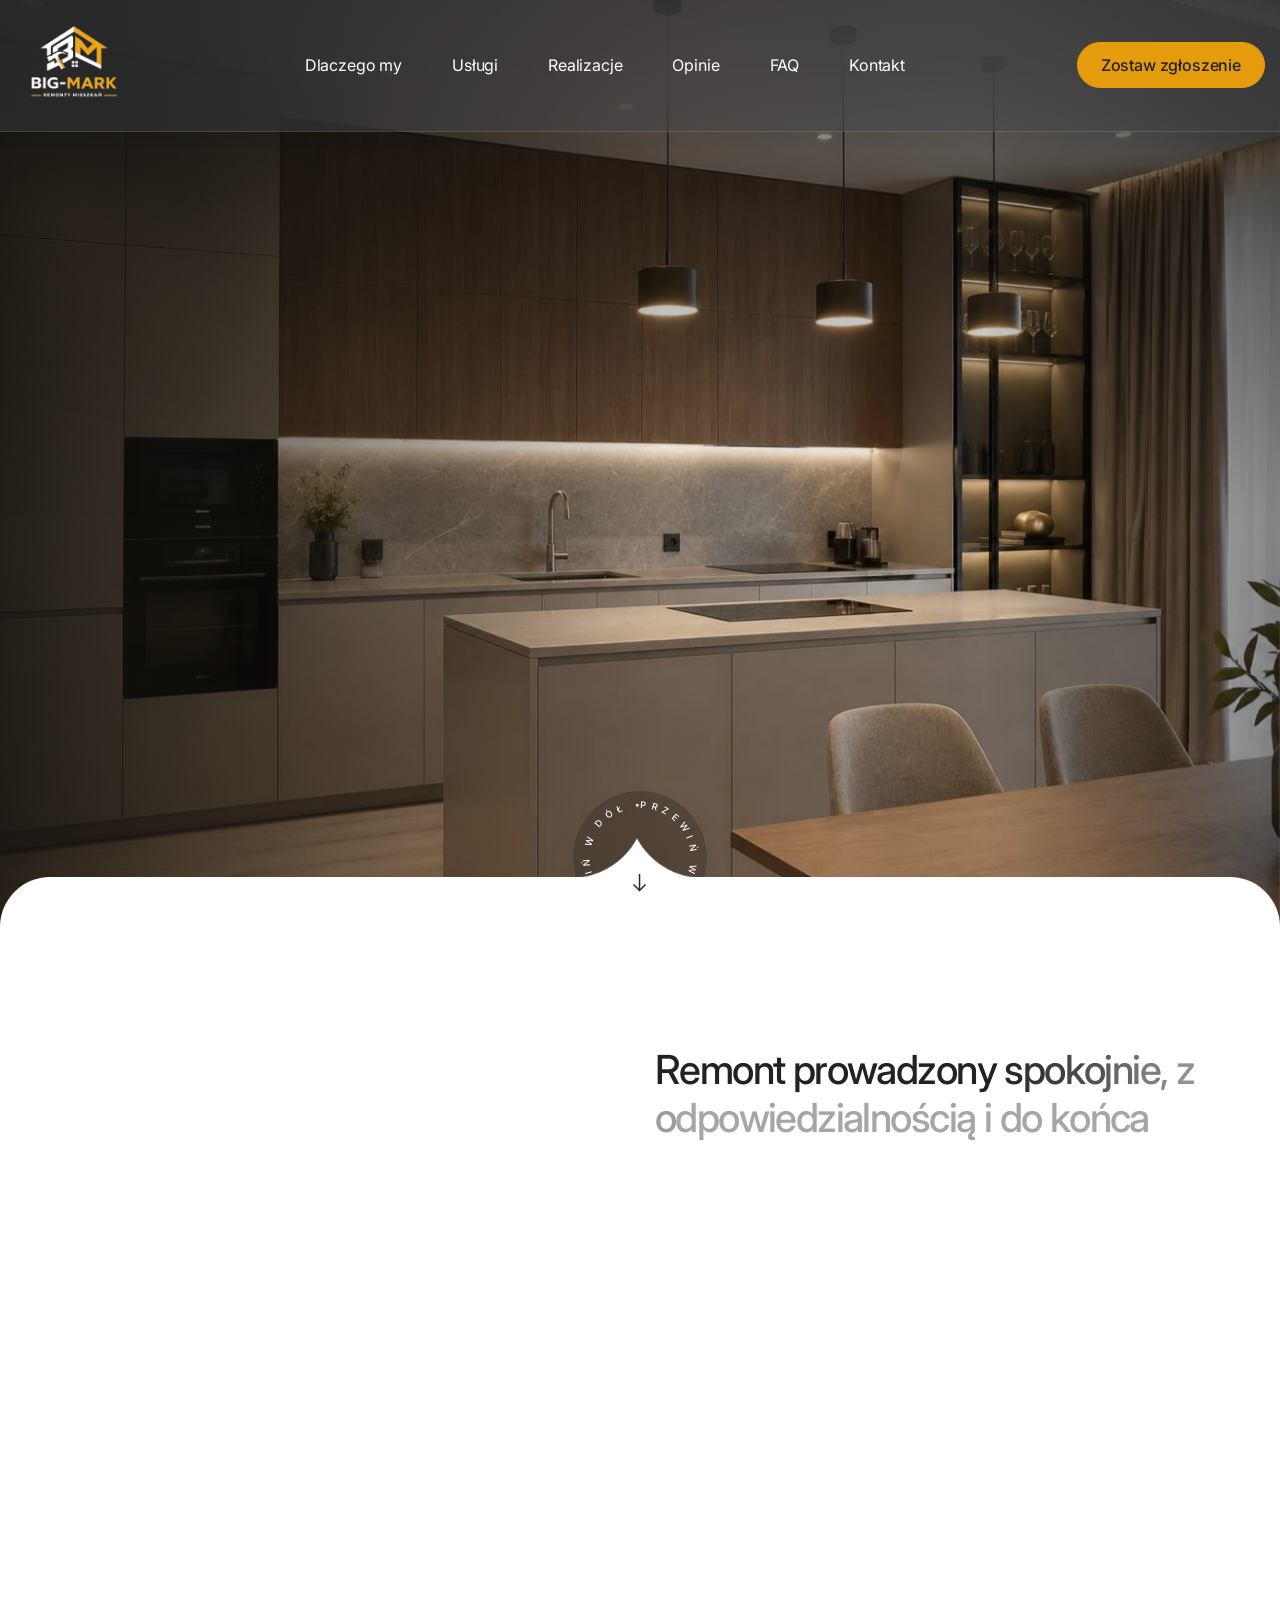
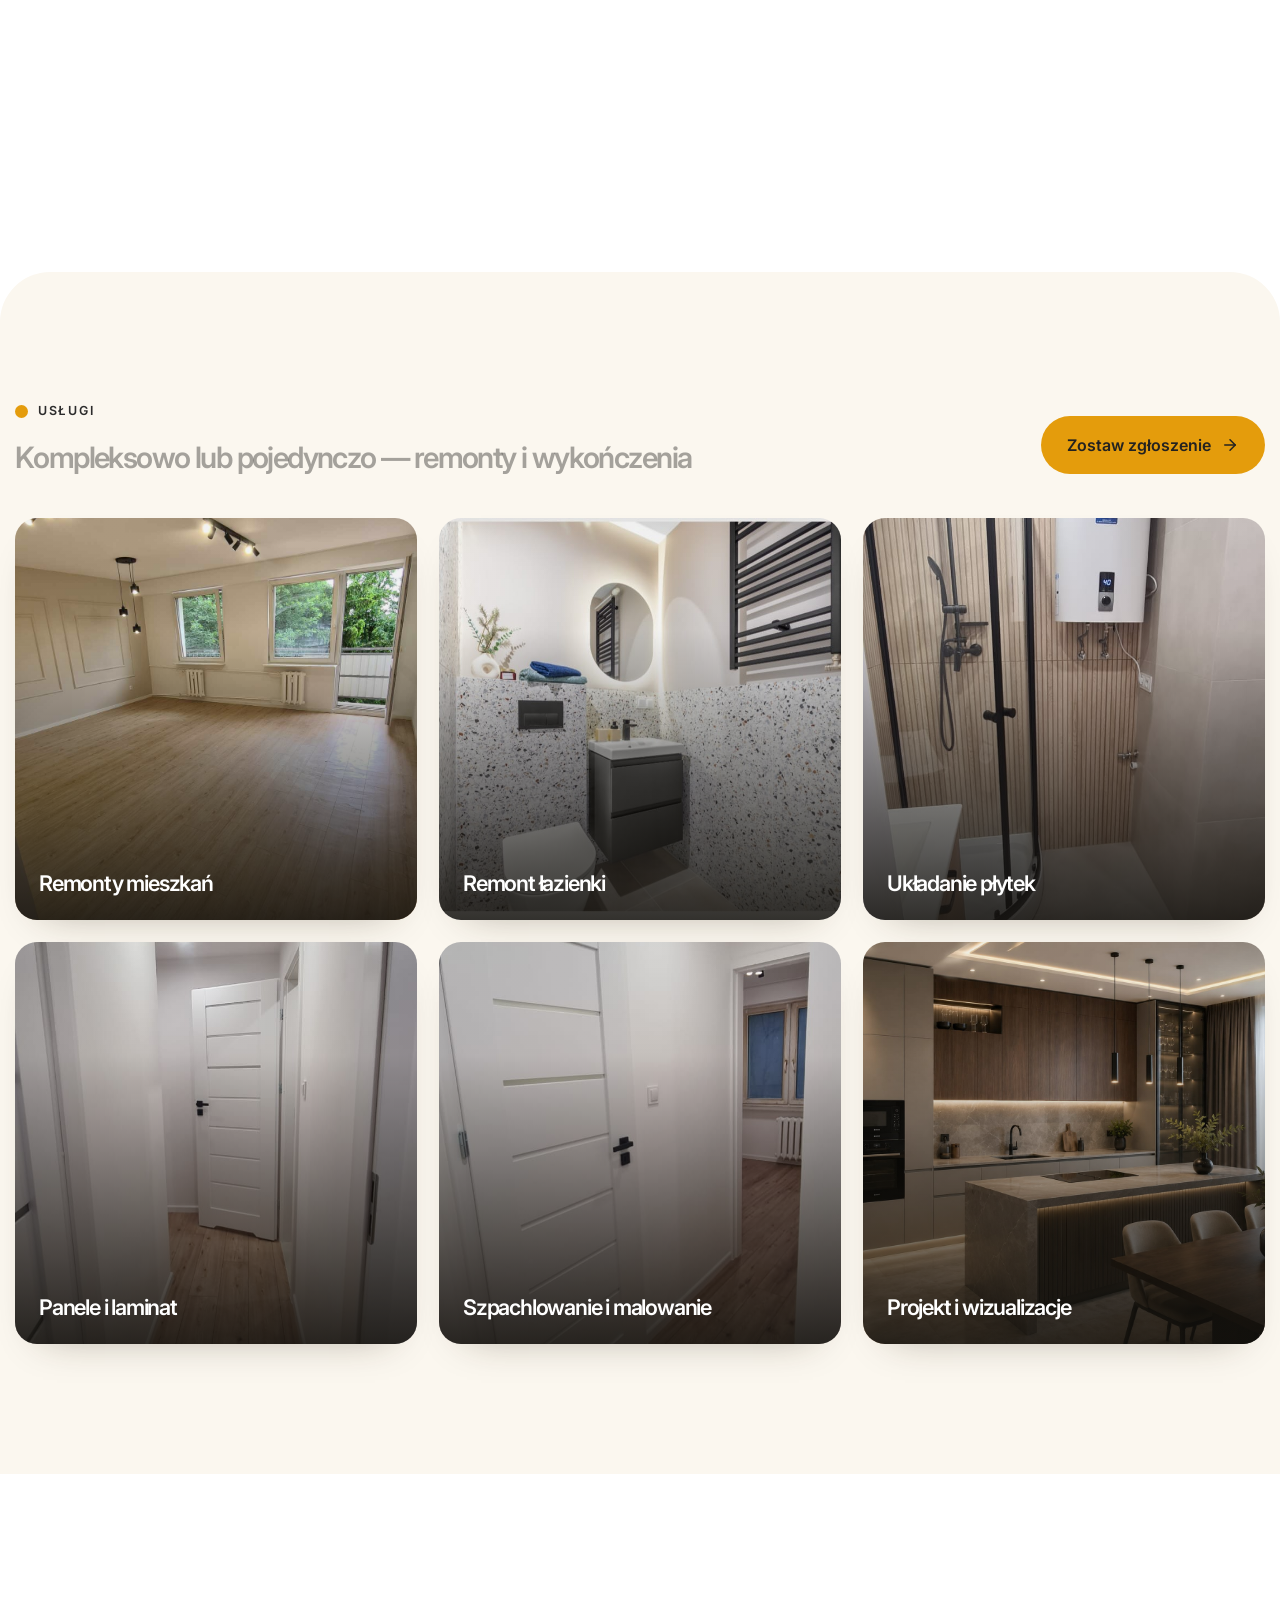
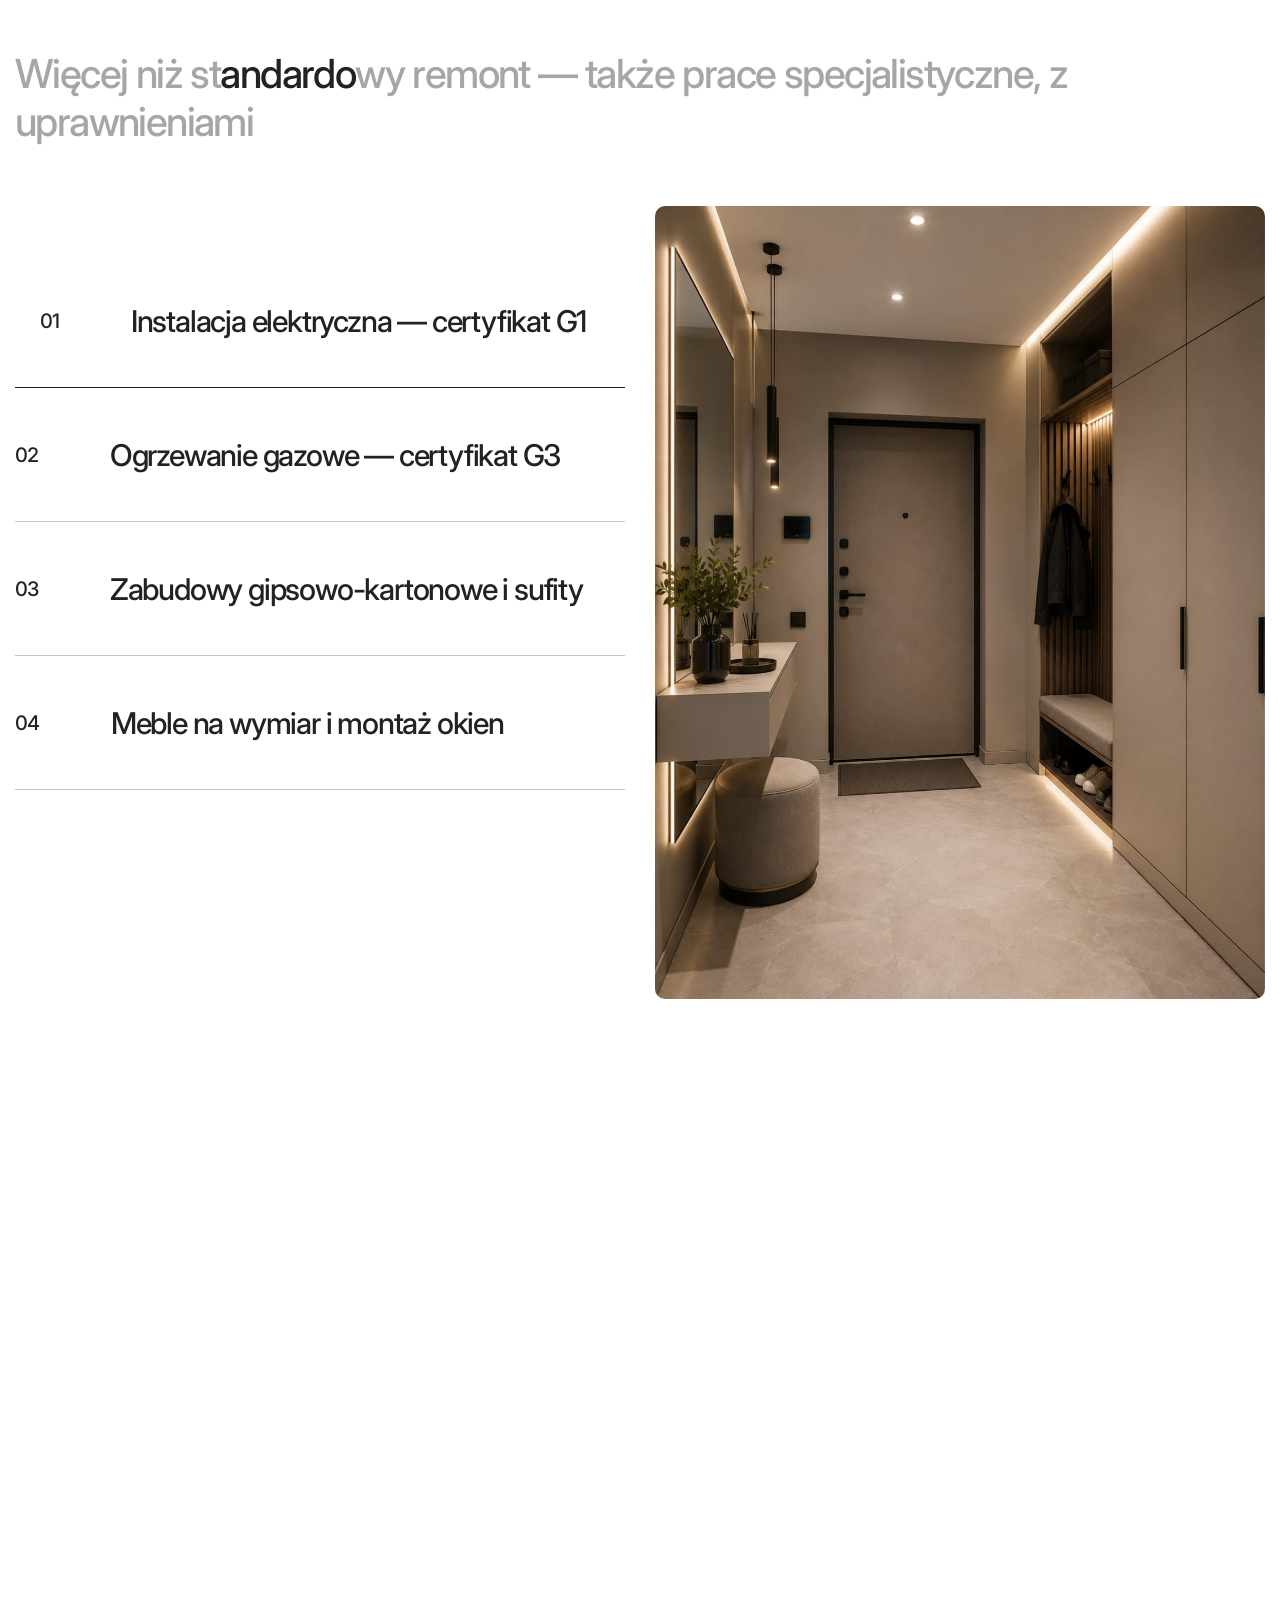
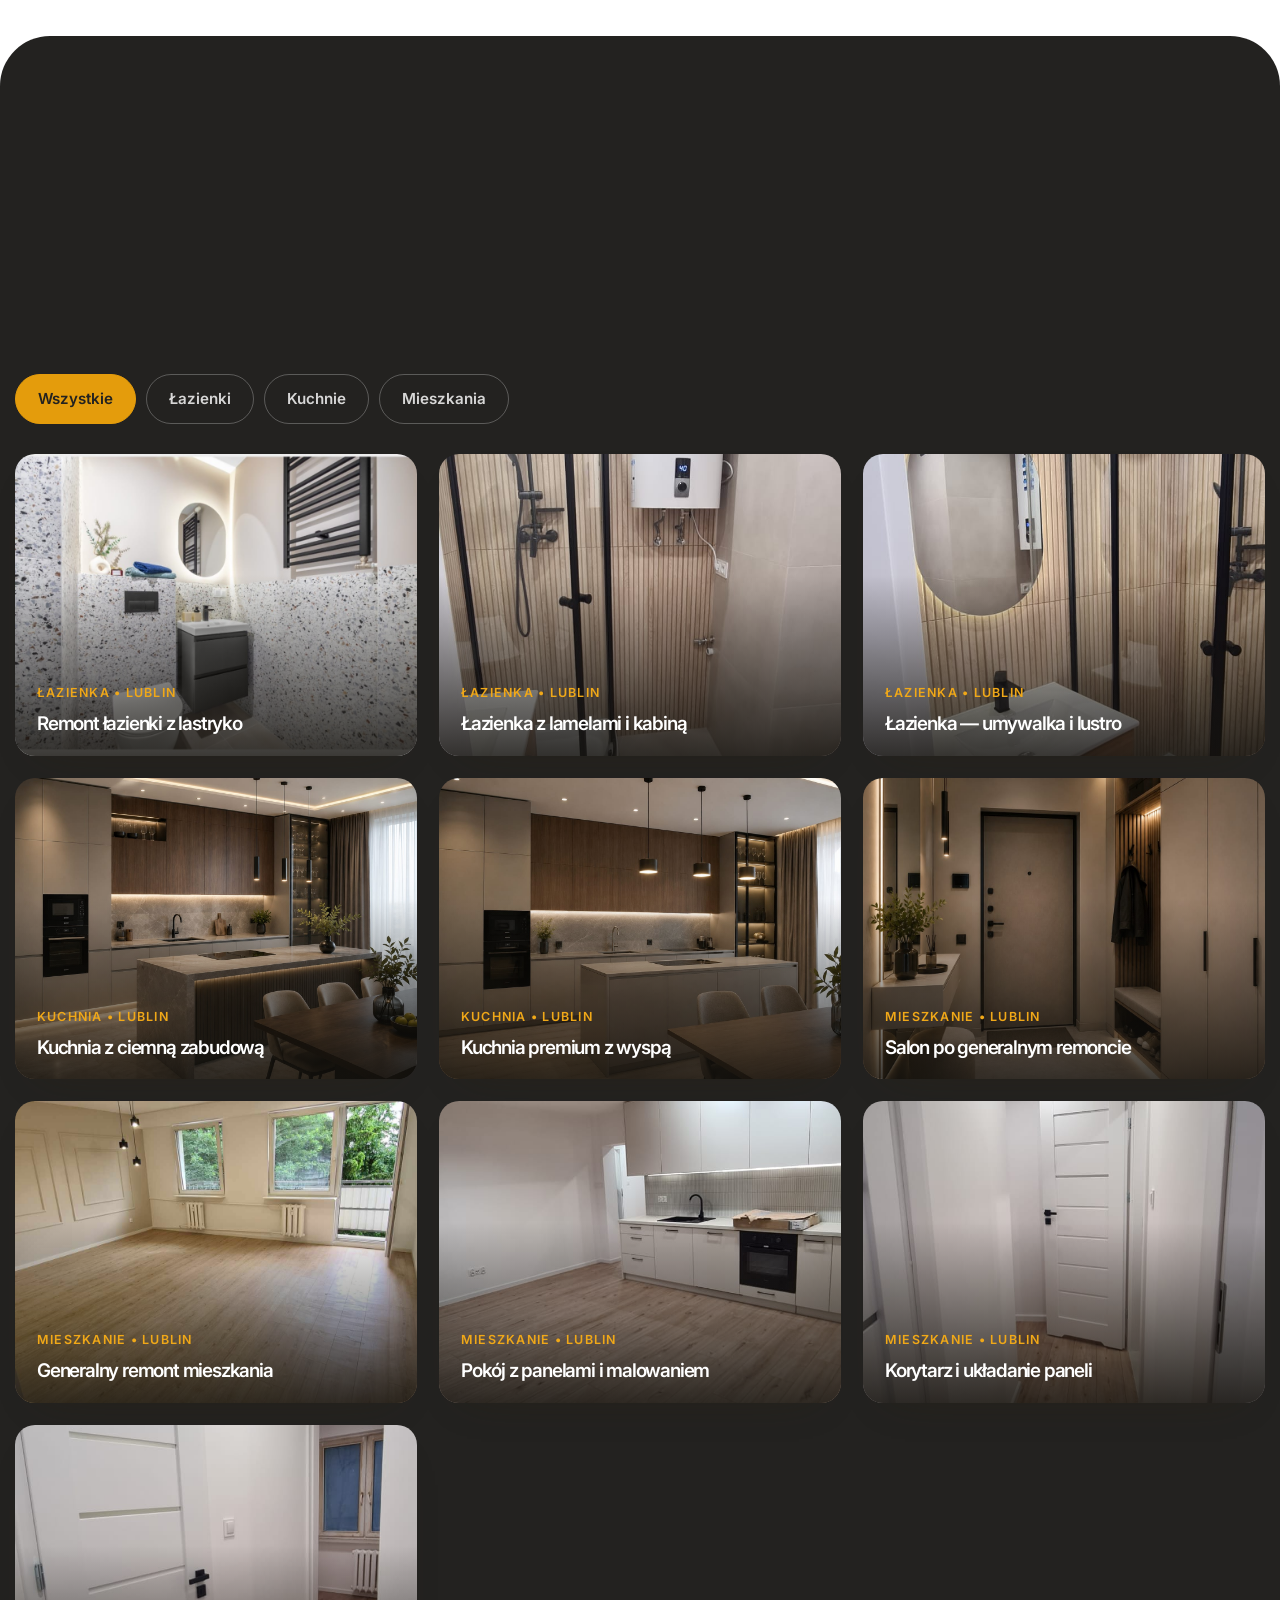
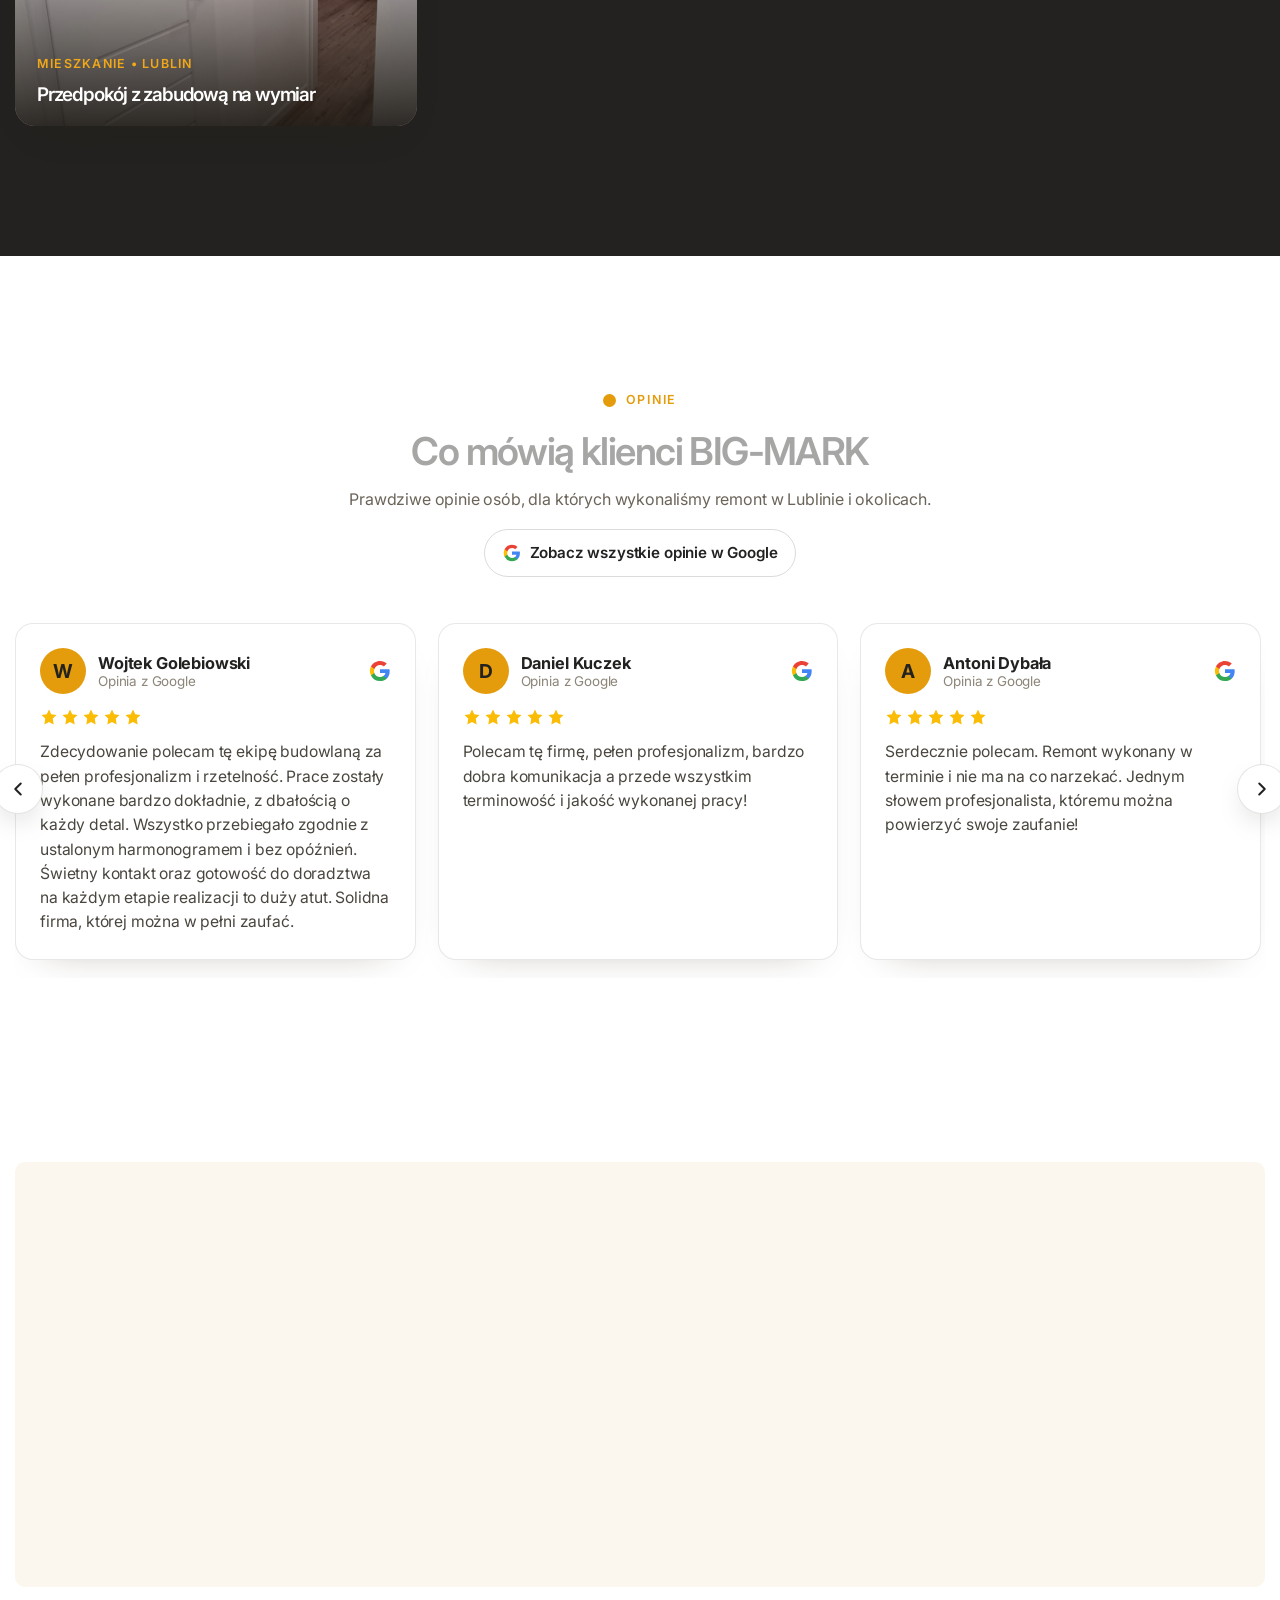
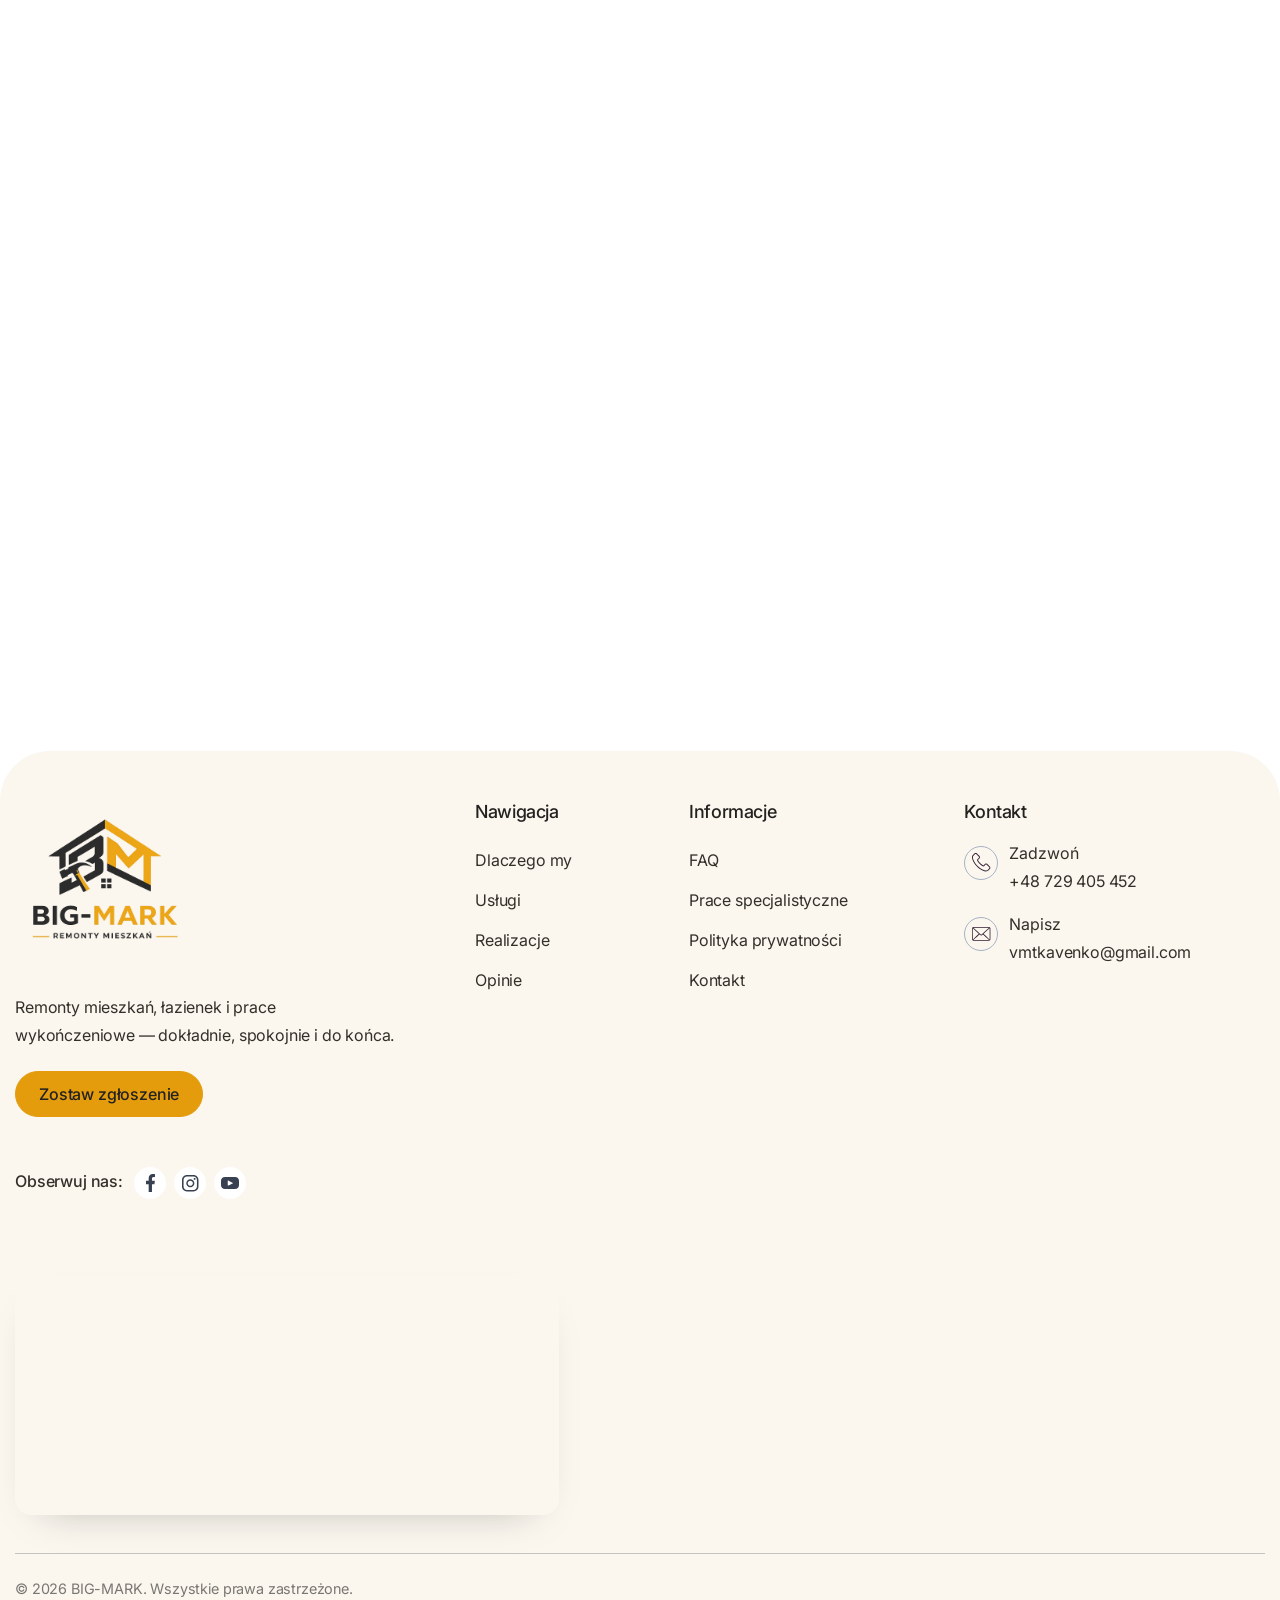
==== commit 9962e2cb: "Replace Open Graph image with branded BIG-MARK banner Add a 1200x630 OG banner (renovation photo + g" ====
--- a/index.html
+++ b/index.html
@@ -1,5 +1,5 @@
 <!DOCTYPE html>
-<!-- This site was created in Webflow. https://webflow.com --><!-- Last Published: Thu Apr 30 2026 12:04:53 GMT+0000 (Coordinated Universal Time) --><html class="w-mod-js" data-wf-domain="flampt.webflow.io" data-wf-page="69a196b6902215f53ac6be9d" data-wf-site="69a196b4902215f53ac6be15" lang="pl"><head><meta charset="utf-8"/><link crossorigin="anonymous" href="https://cdn.prod.website-files.com" rel="preconnect"/><title>BIG-MARK — Remonty mieszkań i wykończenia wnętrz Lublin</title><meta content="Remonty mieszkań, łazienek, układanie płytek, elektryka G1, ogrzewanie gazowe G3 i prace wykończeniowe w Lublinie i okolicach. Zostaw zgłoszenie do BIG-MARK." name="description"/><meta content="BIG-MARK — Remonty mieszkań i wykończenia wnętrz Lublin" property="og:title"/><meta content="Remonty mieszkań, łazienek, układanie płytek, elektryka G1, ogrzewanie gazowe G3 i prace wykończeniowe w Lublinie i okolicach. Zostaw zgłoszenie do BIG-MARK." property="og:description"/><meta content="assets/photos/gallery-01.jpeg" property="og:image"/><meta content="Flampt - Webflow HTML website template" name="twitter:title"/><meta content="Trusted roofing company offering roof repair, replacement, and maintenance services with fast response and quality results." name="twitter:description"/><meta content="https://cdn.prod.website-files.com/69a196b4902215f53ac6be15/69e1acb09504109b71d7aacc_Open%20graph%20image.webp" name="twitter:image"/><meta content="website" property="og:type"/><meta content="summary_large_image" name="twitter:card"/><meta content="width=device-width, initial-scale=1" name="viewport"/><meta content="Webflow" name="generator"/><link crossorigin="anonymous" href="assets/Flampt%20Webflow%20Website%20Copier/css/flampt.webflow.shared.70bdcda24.css" rel="stylesheet" type="text/css"/><style>@media (min-width:992px) {html.w-mod-js:not(.w-mod-ix) [data-w-id="01ddffd3-2356-35e5-1084-64384f5d8fab"] {width:30%;}html.w-mod-js:not(.w-mod-ix) [data-w-id="01ddffd3-2356-35e5-1084-64384f5d8fb0"] {opacity:0;}html.w-mod-js:not(.w-mod-ix) [data-w-id="01ddffd3-2356-35e5-1084-64384f5d9024"] {opacity:0;}html.w-mod-js:not(.w-mod-ix) [data-w-id="01ddffd3-2356-35e5-1084-64384f5d901f"] {width:30%;}html.w-mod-js:not(.w-mod-ix) [data-w-id="01ddffd3-2356-35e5-1084-64384f5d8ff6"] {width:100%;}html.w-mod-js:not(.w-mod-ix) [data-w-id="01ddffd3-2356-35e5-1084-64384f5d8ff8"] {opacity:1;}html.w-mod-js:not(.w-mod-ix) [data-w-id="fc22c8fd-3f15-7616-9b2b-e0472b560204"] {-webkit-transform:translate3d(0, 0, 0) scale3d(1, 1, 1) rotateX(0) rotateY(0) rotateZ(0) skew(0, 0);-moz-transform:translate3d(0, 0, 0) scale3d(1, 1, 1) rotateX(0) rotateY(0) rotateZ(0) skew(0, 0);-ms-transform:translate3d(0, 0, 0) scale3d(1, 1, 1) rotateX(0) rotateY(0) rotateZ(0) skew(0, 0);transform:translate3d(0, 0, 0) scale3d(1, 1, 1) rotateX(0) rotateY(0) rotateZ(0) skew(0, 0);}}@media (max-width:991px) and (min-width:768px) {html.w-mod-js:not(.w-mod-ix) [data-w-id="01ddffd3-2356-35e5-1084-64384f5d8fab"] {opacity:0;}html.w-mod-js:not(.w-mod-ix) [data-w-id="01ddffd3-2356-35e5-1084-64384f5d8ff6"] {opacity:0;}html.w-mod-js:not(.w-mod-ix) [data-w-id="01ddffd3-2356-35e5-1084-64384f5d901f"] {opacity:0;}html.w-mod-js:not(.w-mod-ix) [data-w-id="efefc54c-82e8-4882-c46d-fb57c4ae274a"] {opacity:0;}}@media (max-width:767px) and (min-width:480px) {html.w-mod-js:not(.w-mod-ix) [data-w-id="01ddffd3-2356-35e5-1084-64384f5d8fab"] {opacity:0;}html.w-mod-js:not(.w-mod-ix) [data-w-id="01ddffd3-2356-35e5-1084-64384f5d8ff6"] {opacity:0;}html.w-mod-js:not(.w-mod-ix) [data-w-id="01ddffd3-2356-35e5-1084-64384f5d901f"] {opacity:0;}html.w-mod-js:not(.w-mod-ix) [data-w-id="efefc54c-82e8-4882-c46d-fb57c4ae274a"] {opacity:0;}}@media (max-width:479px) {html.w-mod-js:not(.w-mod-ix) [data-w-id="01ddffd3-2356-35e5-1084-64384f5d8fab"] {opacity:0;}html.w-mod-js:not(.w-mod-ix) [data-w-id="01ddffd3-2356-35e5-1084-64384f5d8ff6"] {opacity:0;}html.w-mod-js:not(.w-mod-ix) [data-w-id="01ddffd3-2356-35e5-1084-64384f5d901f"] {opacity:0;}html.w-mod-js:not(.w-mod-ix) [data-w-id="efefc54c-82e8-4882-c46d-fb57c4ae274a"] {opacity:0;}}</style><style>html.w-mod-js:not(.w-mod-ix3) :is(.rt-hero-background-image-wrapper-v1, [scroll-text="1"], [image-appear], .rt-scroll-button.rt-border-radius-full.rt-overflow-hidden, .rt-service-image, .rt-service-bottom-left-button-wrapper, .rt-service-arrow-icon-white) {visibility: hidden !important;}</style><link href="https://fonts.googleapis.com" rel="preconnect"/><link crossorigin="anonymous" href="https://fonts.gstatic.com" rel="preconnect"/><script src="assets/Flampt%20Webflow%20Website%20Copier/js/webfont.js" type="text/javascript"></script><script type="text/javascript">WebFont.load({  google: {    families: ["Inter:300,400,500,600,700"]  }});</script><script type="text/javascript">!function(o,c){var n=c.documentElement,t=" w-mod-";n.className+=t+"js",("ontouchstart"in o||o.DocumentTouch&&c instanceof DocumentTouch)&&(n.className+=t+"touch")}(window,document);</script><link href="assets/favicon-256.png" rel="icon" sizes="256x256" type="image/png"/><link href="assets/favicon-32.png" rel="icon" sizes="32x32" type="image/png"/><link href="assets/apple-touch-icon.png" rel="apple-touch-icon" sizes="180x180"/><style>
+<!-- This site was created in Webflow. https://webflow.com --><!-- Last Published: Thu Apr 30 2026 12:04:53 GMT+0000 (Coordinated Universal Time) --><html class="w-mod-js" data-wf-domain="flampt.webflow.io" data-wf-page="69a196b6902215f53ac6be9d" data-wf-site="69a196b4902215f53ac6be15" lang="pl"><head><meta charset="utf-8"/><link crossorigin="anonymous" href="https://cdn.prod.website-files.com" rel="preconnect"/><title>BIG-MARK — Remonty mieszkań i wykończenia wnętrz Lublin</title><meta content="Remonty mieszkań, łazienek, układanie płytek, elektryka G1, ogrzewanie gazowe G3 i prace wykończeniowe w Lublinie i okolicach. Zostaw zgłoszenie do BIG-MARK." name="description"/><meta content="BIG-MARK — Remonty mieszkań i wykończenia wnętrz Lublin" property="og:title"/><meta content="Remonty mieszkań, łazienek, układanie płytek, elektryka G1, ogrzewanie gazowe G3 i prace wykończeniowe w Lublinie i okolicach. Zostaw zgłoszenie do BIG-MARK." property="og:description"/><meta content="assets/og-image.jpg" property="og:image"/><meta content="BIG-MARK — Remonty mieszkań i wykończenia wnętrz Lublin" name="twitter:title"/><meta content="Remonty mieszkań, łazienek, układanie płytek, elektryka G1, ogrzewanie gazowe G3 i prace wykończeniowe w Lublinie i okolicach. Zostaw zgłoszenie do BIG-MARK." name="twitter:description"/><meta content="assets/og-image.jpg" name="twitter:image"/><meta content="website" property="og:type"/><meta content="summary_large_image" name="twitter:card"/><meta content="width=device-width, initial-scale=1" name="viewport"/><meta content="Webflow" name="generator"/><link crossorigin="anonymous" href="assets/Flampt%20Webflow%20Website%20Copier/css/flampt.webflow.shared.70bdcda24.css" rel="stylesheet" type="text/css"/><style>@media (min-width:992px) {html.w-mod-js:not(.w-mod-ix) [data-w-id="01ddffd3-2356-35e5-1084-64384f5d8fab"] {width:30%;}html.w-mod-js:not(.w-mod-ix) [data-w-id="01ddffd3-2356-35e5-1084-64384f5d8fb0"] {opacity:0;}html.w-mod-js:not(.w-mod-ix) [data-w-id="01ddffd3-2356-35e5-1084-64384f5d9024"] {opacity:0;}html.w-mod-js:not(.w-mod-ix) [data-w-id="01ddffd3-2356-35e5-1084-64384f5d901f"] {width:30%;}html.w-mod-js:not(.w-mod-ix) [data-w-id="01ddffd3-2356-35e5-1084-64384f5d8ff6"] {width:100%;}html.w-mod-js:not(.w-mod-ix) [data-w-id="01ddffd3-2356-35e5-1084-64384f5d8ff8"] {opacity:1;}html.w-mod-js:not(.w-mod-ix) [data-w-id="fc22c8fd-3f15-7616-9b2b-e0472b560204"] {-webkit-transform:translate3d(0, 0, 0) scale3d(1, 1, 1) rotateX(0) rotateY(0) rotateZ(0) skew(0, 0);-moz-transform:translate3d(0, 0, 0) scale3d(1, 1, 1) rotateX(0) rotateY(0) rotateZ(0) skew(0, 0);-ms-transform:translate3d(0, 0, 0) scale3d(1, 1, 1) rotateX(0) rotateY(0) rotateZ(0) skew(0, 0);transform:translate3d(0, 0, 0) scale3d(1, 1, 1) rotateX(0) rotateY(0) rotateZ(0) skew(0, 0);}}@media (max-width:991px) and (min-width:768px) {html.w-mod-js:not(.w-mod-ix) [data-w-id="01ddffd3-2356-35e5-1084-64384f5d8fab"] {opacity:0;}html.w-mod-js:not(.w-mod-ix) [data-w-id="01ddffd3-2356-35e5-1084-64384f5d8ff6"] {opacity:0;}html.w-mod-js:not(.w-mod-ix) [data-w-id="01ddffd3-2356-35e5-1084-64384f5d901f"] {opacity:0;}html.w-mod-js:not(.w-mod-ix) [data-w-id="efefc54c-82e8-4882-c46d-fb57c4ae274a"] {opacity:0;}}@media (max-width:767px) and (min-width:480px) {html.w-mod-js:not(.w-mod-ix) [data-w-id="01ddffd3-2356-35e5-1084-64384f5d8fab"] {opacity:0;}html.w-mod-js:not(.w-mod-ix) [data-w-id="01ddffd3-2356-35e5-1084-64384f5d8ff6"] {opacity:0;}html.w-mod-js:not(.w-mod-ix) [data-w-id="01ddffd3-2356-35e5-1084-64384f5d901f"] {opacity:0;}html.w-mod-js:not(.w-mod-ix) [data-w-id="efefc54c-82e8-4882-c46d-fb57c4ae274a"] {opacity:0;}}@media (max-width:479px) {html.w-mod-js:not(.w-mod-ix) [data-w-id="01ddffd3-2356-35e5-1084-64384f5d8fab"] {opacity:0;}html.w-mod-js:not(.w-mod-ix) [data-w-id="01ddffd3-2356-35e5-1084-64384f5d8ff6"] {opacity:0;}html.w-mod-js:not(.w-mod-ix) [data-w-id="01ddffd3-2356-35e5-1084-64384f5d901f"] {opacity:0;}html.w-mod-js:not(.w-mod-ix) [data-w-id="efefc54c-82e8-4882-c46d-fb57c4ae274a"] {opacity:0;}}</style><style>html.w-mod-js:not(.w-mod-ix3) :is(.rt-hero-background-image-wrapper-v1, [scroll-text="1"], [image-appear], .rt-scroll-button.rt-border-radius-full.rt-overflow-hidden, .rt-service-image, .rt-service-bottom-left-button-wrapper, .rt-service-arrow-icon-white) {visibility: hidden !important;}</style><link href="https://fonts.googleapis.com" rel="preconnect"/><link crossorigin="anonymous" href="https://fonts.gstatic.com" rel="preconnect"/><script src="assets/Flampt%20Webflow%20Website%20Copier/js/webfont.js" type="text/javascript"></script><script type="text/javascript">WebFont.load({  google: {    families: ["Inter:300,400,500,600,700"]  }});</script><script type="text/javascript">!function(o,c){var n=c.documentElement,t=" w-mod-";n.className+=t+"js",("ontouchstart"in o||o.DocumentTouch&&c instanceof DocumentTouch)&&(n.className+=t+"touch")}(window,document);</script><meta content="1200" property="og:image:width"/><meta content="630" property="og:image:height"/><meta content="BIG-MARK — Remonty mieszkań, Lublin" property="og:image:alt"/><link href="assets/favicon-256.png" rel="icon" sizes="256x256" type="image/png"/><link href="assets/favicon-32.png" rel="icon" sizes="32x32" type="image/png"/><link href="assets/apple-touch-icon.png" rel="apple-touch-icon" sizes="180x180"/><style>
 /* ===== BIG-MARK brand override (gold/graphite) =====
    real Webflow var names are --_colors---* (with prefix) */
 :root, body{
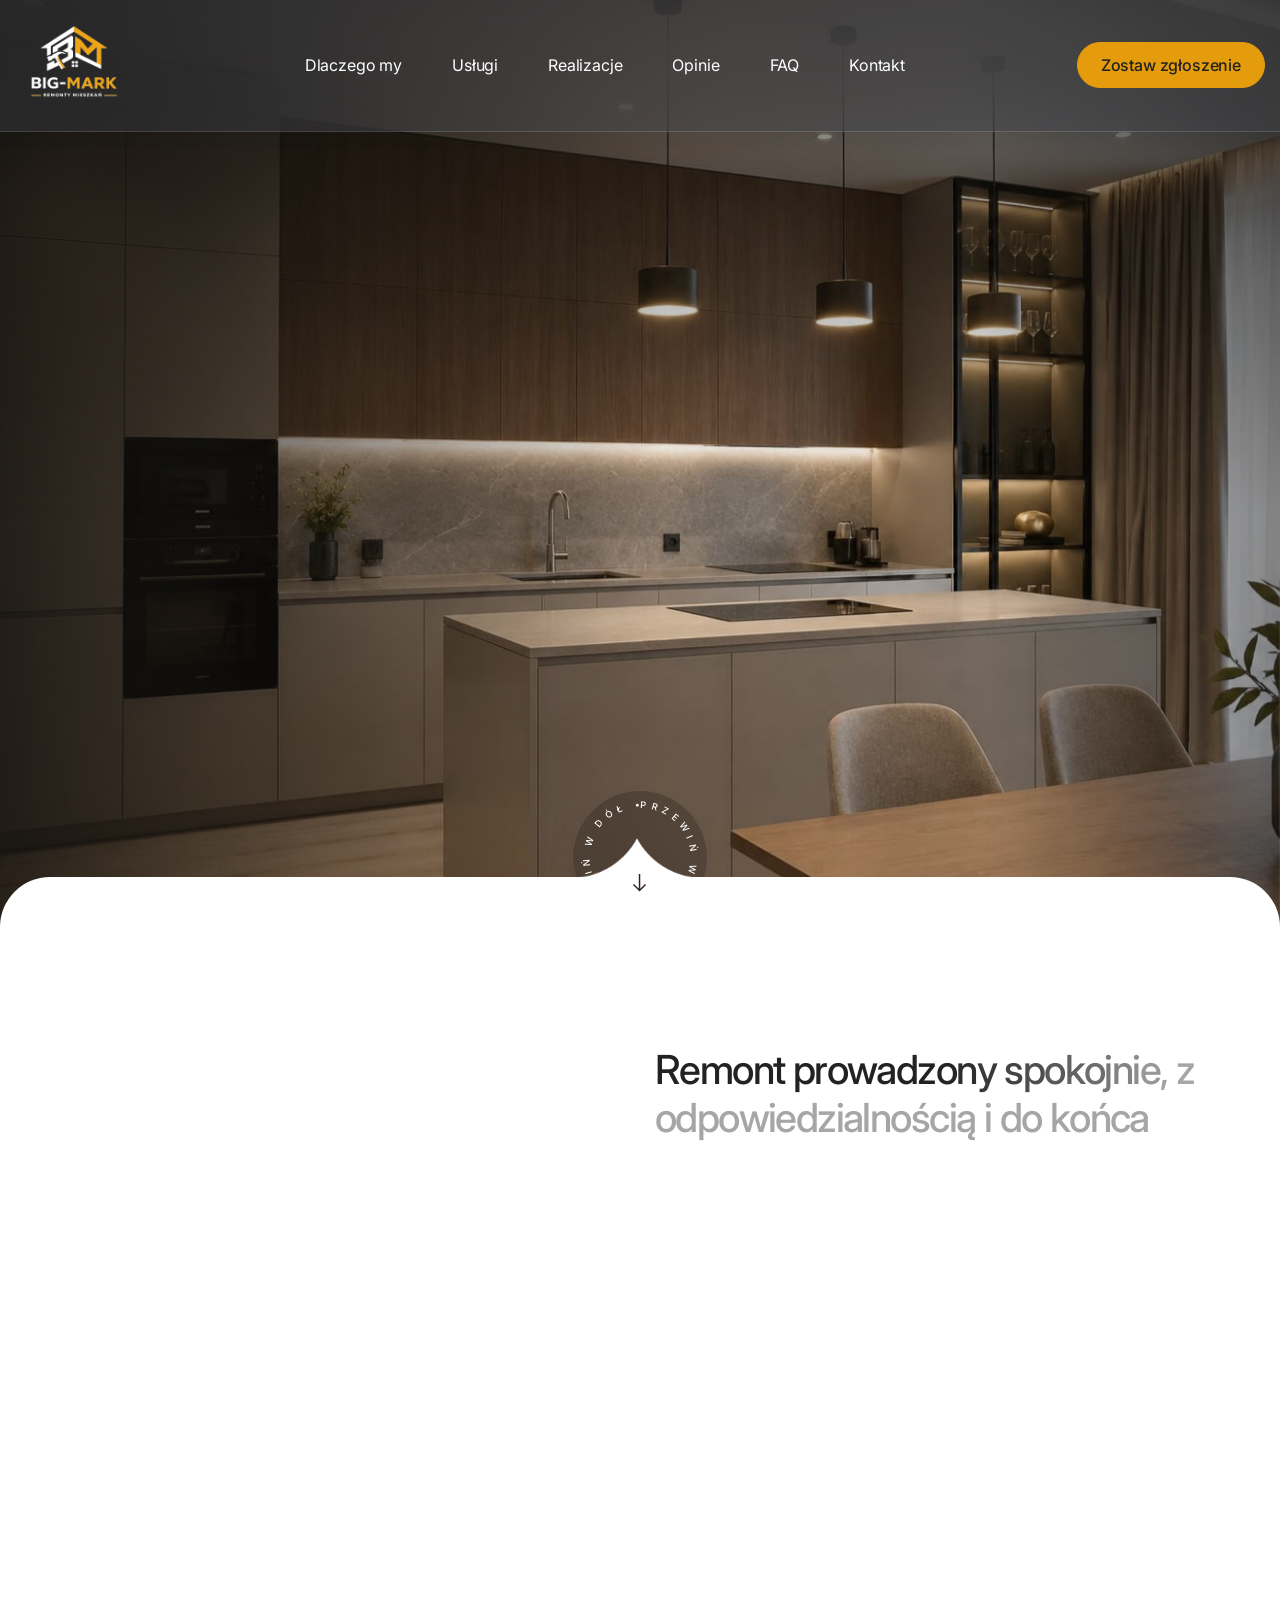
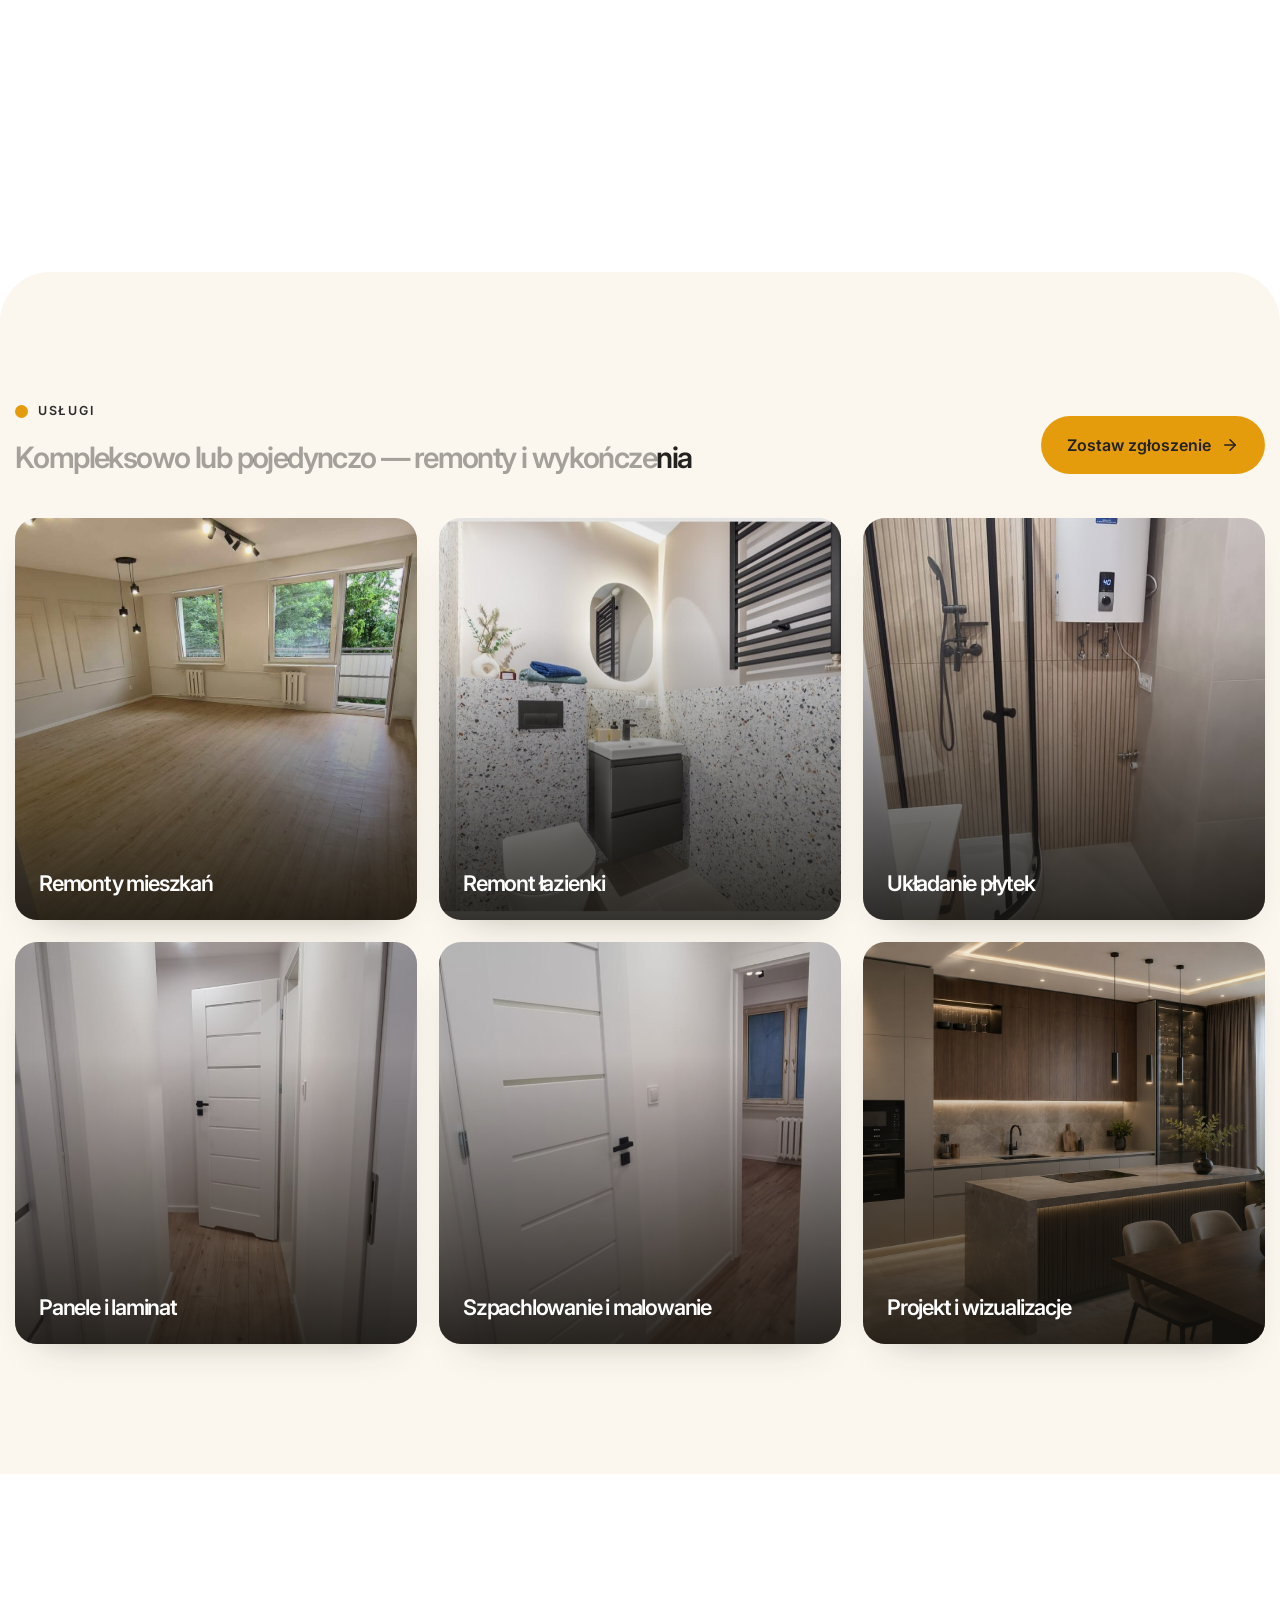
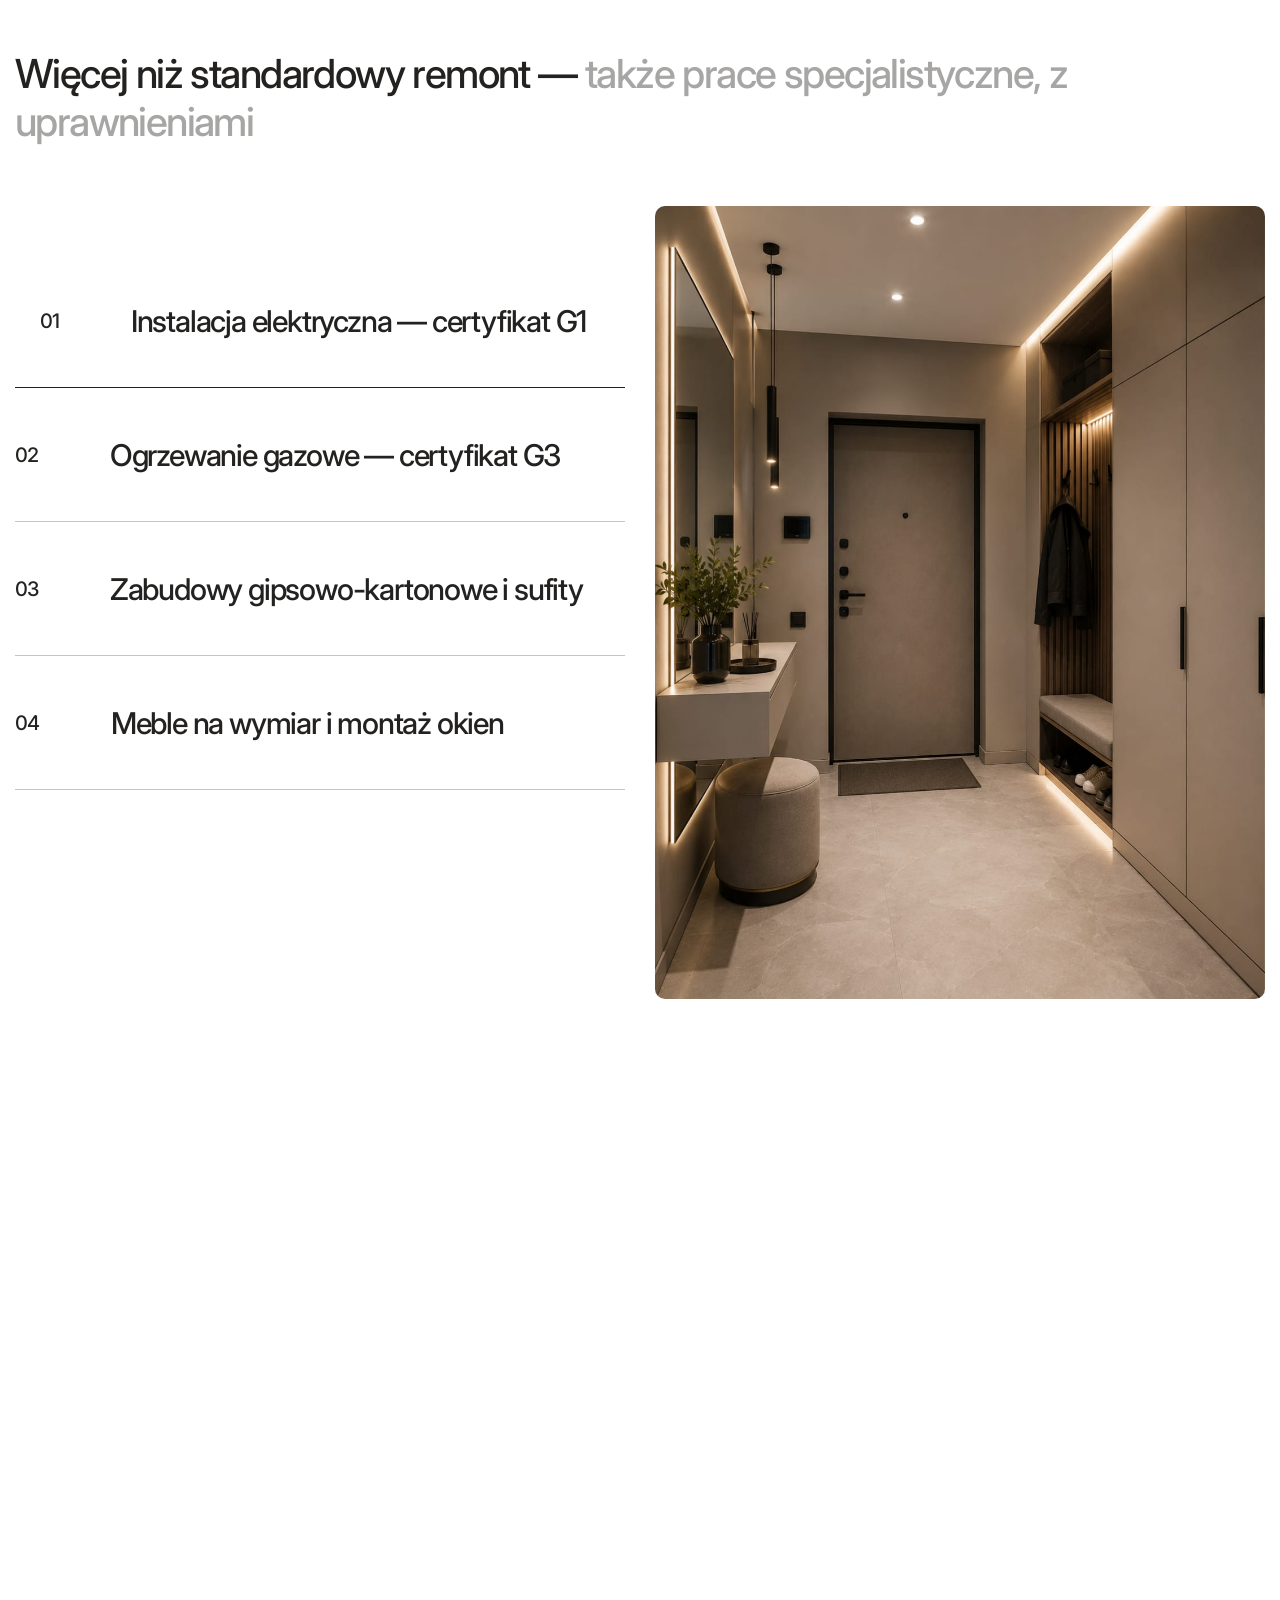
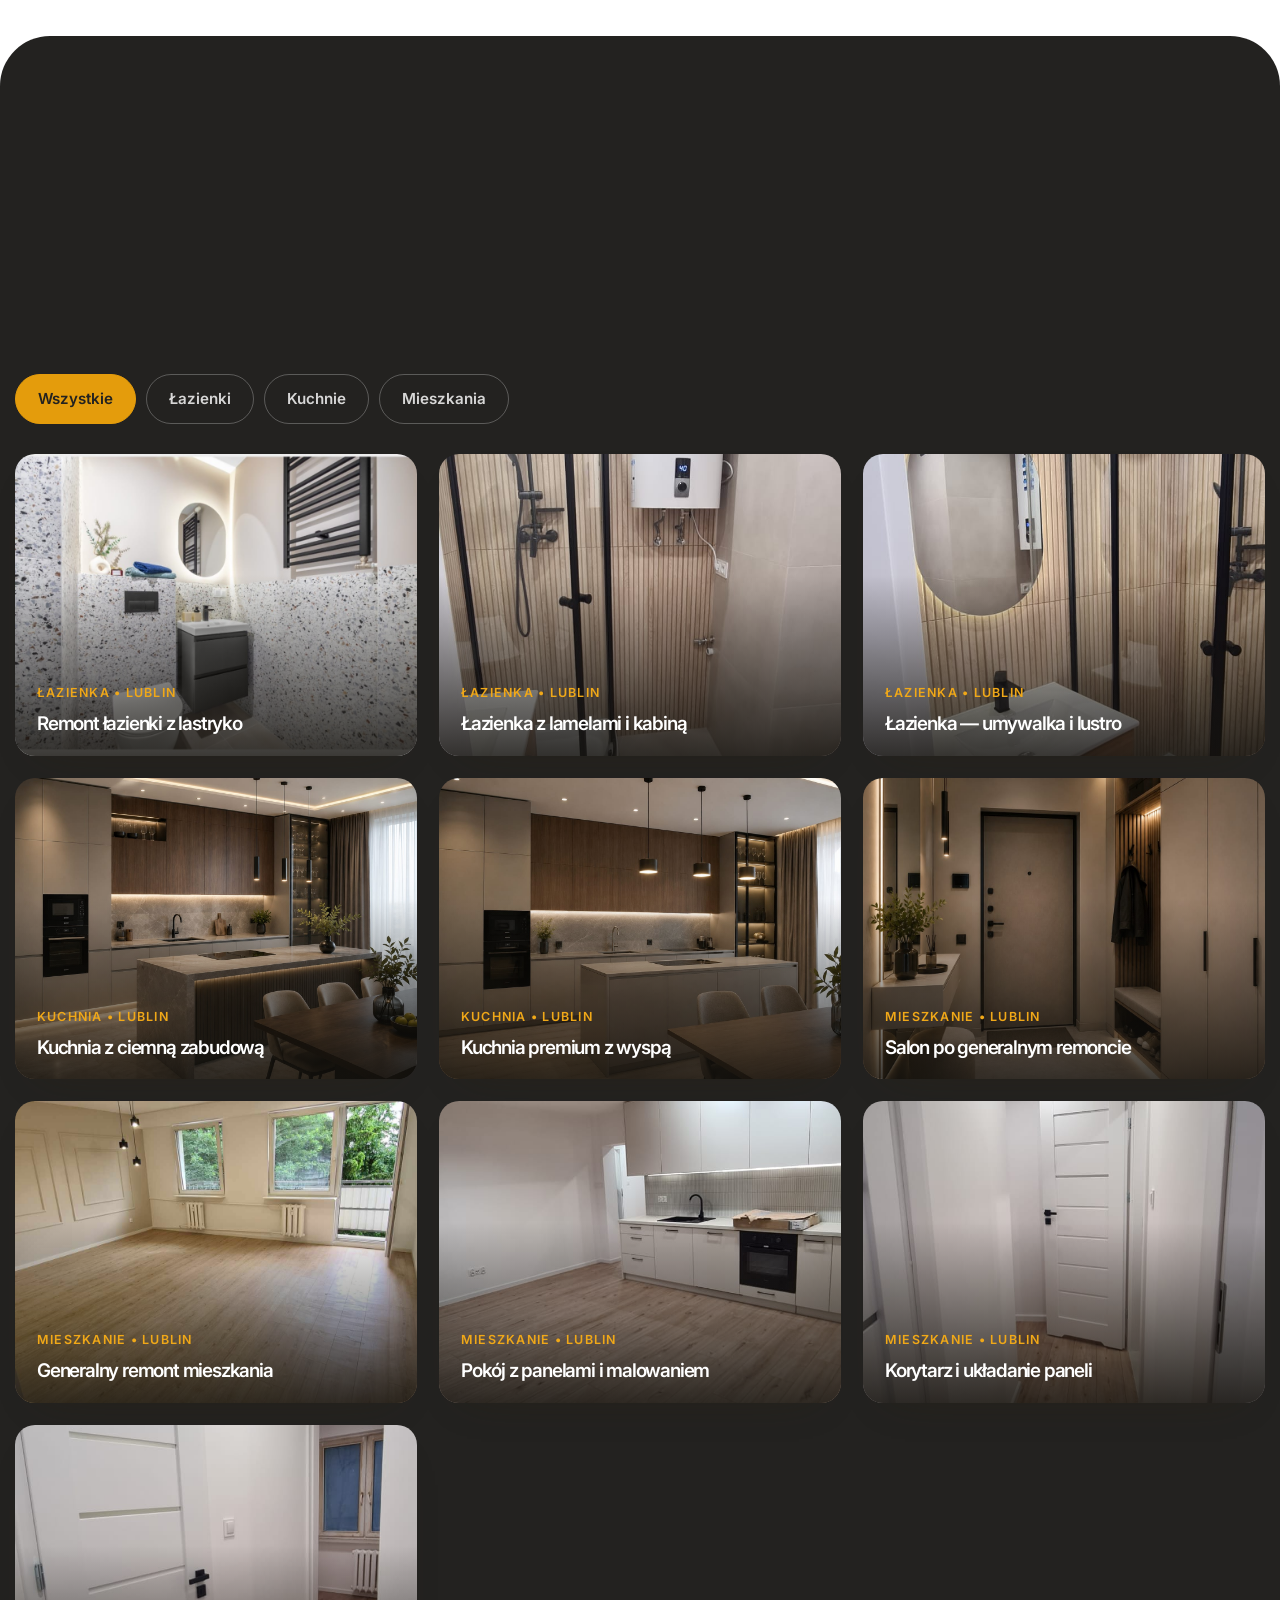
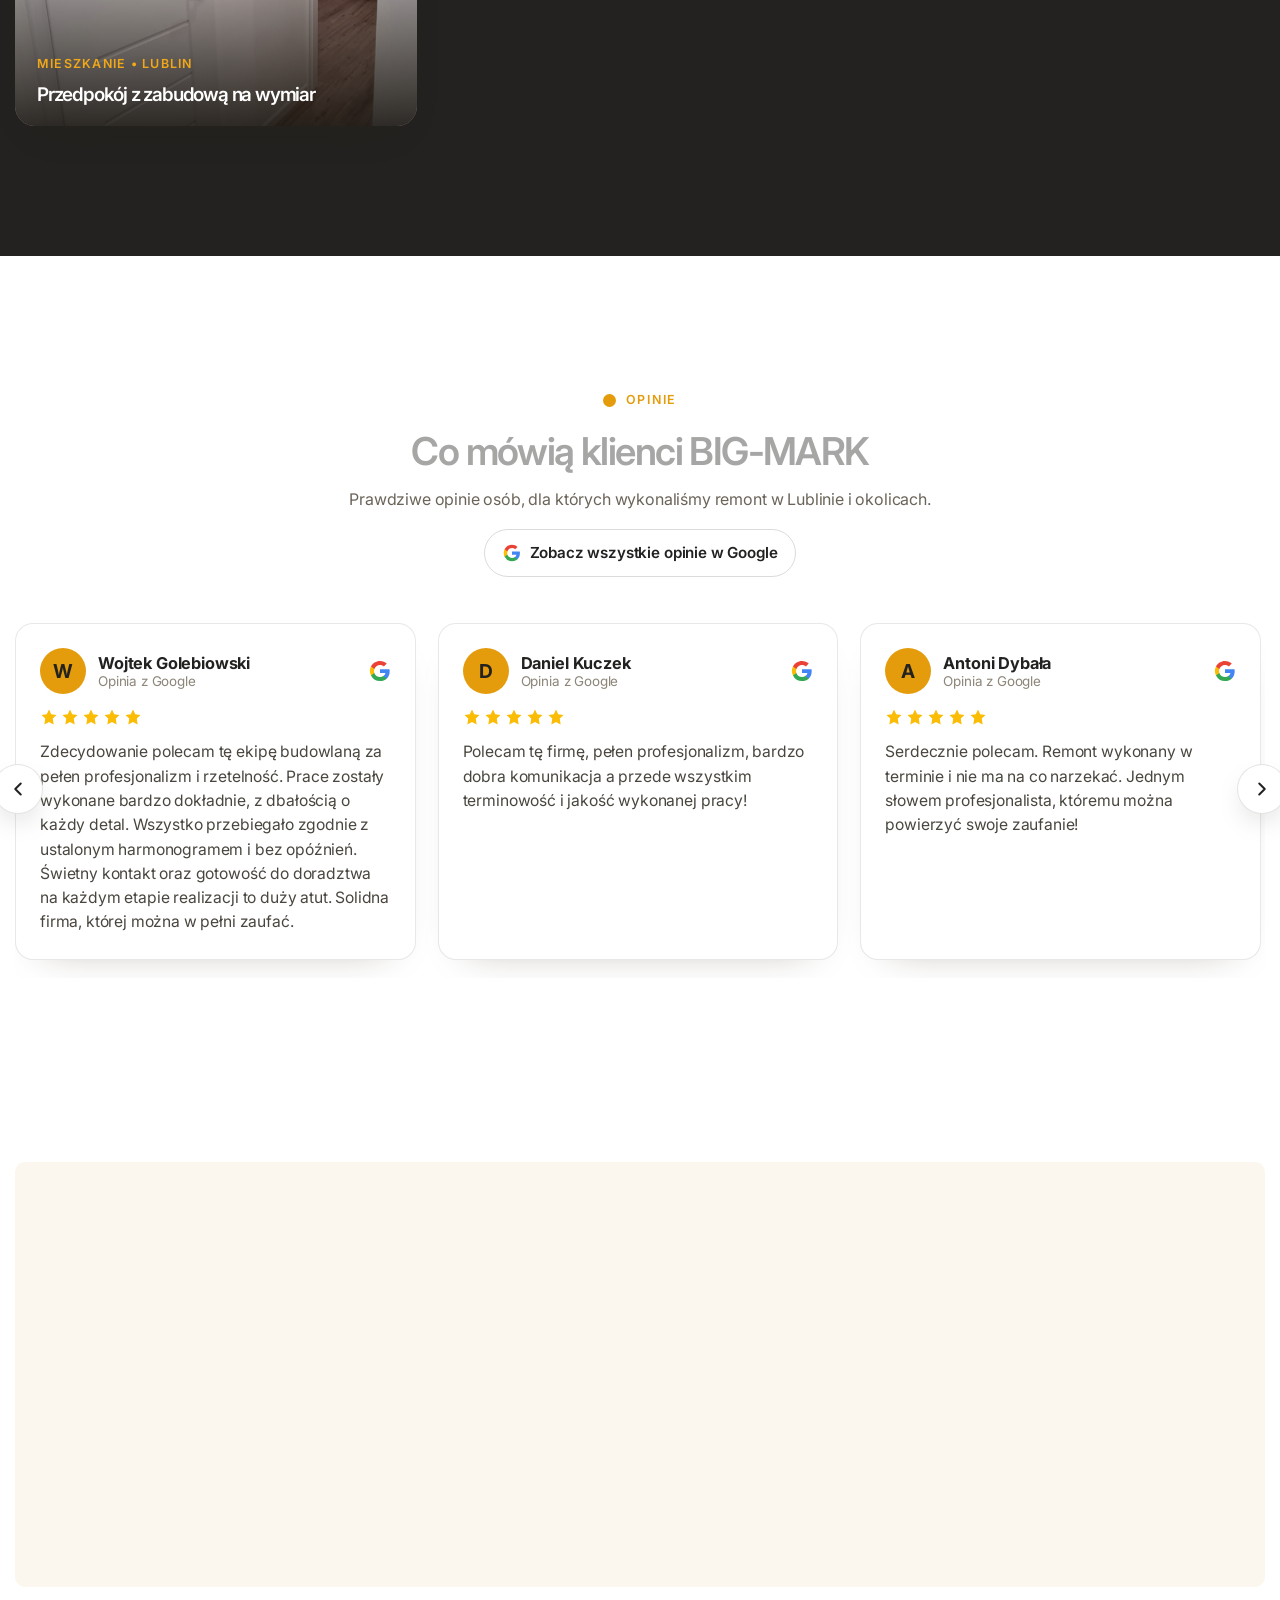
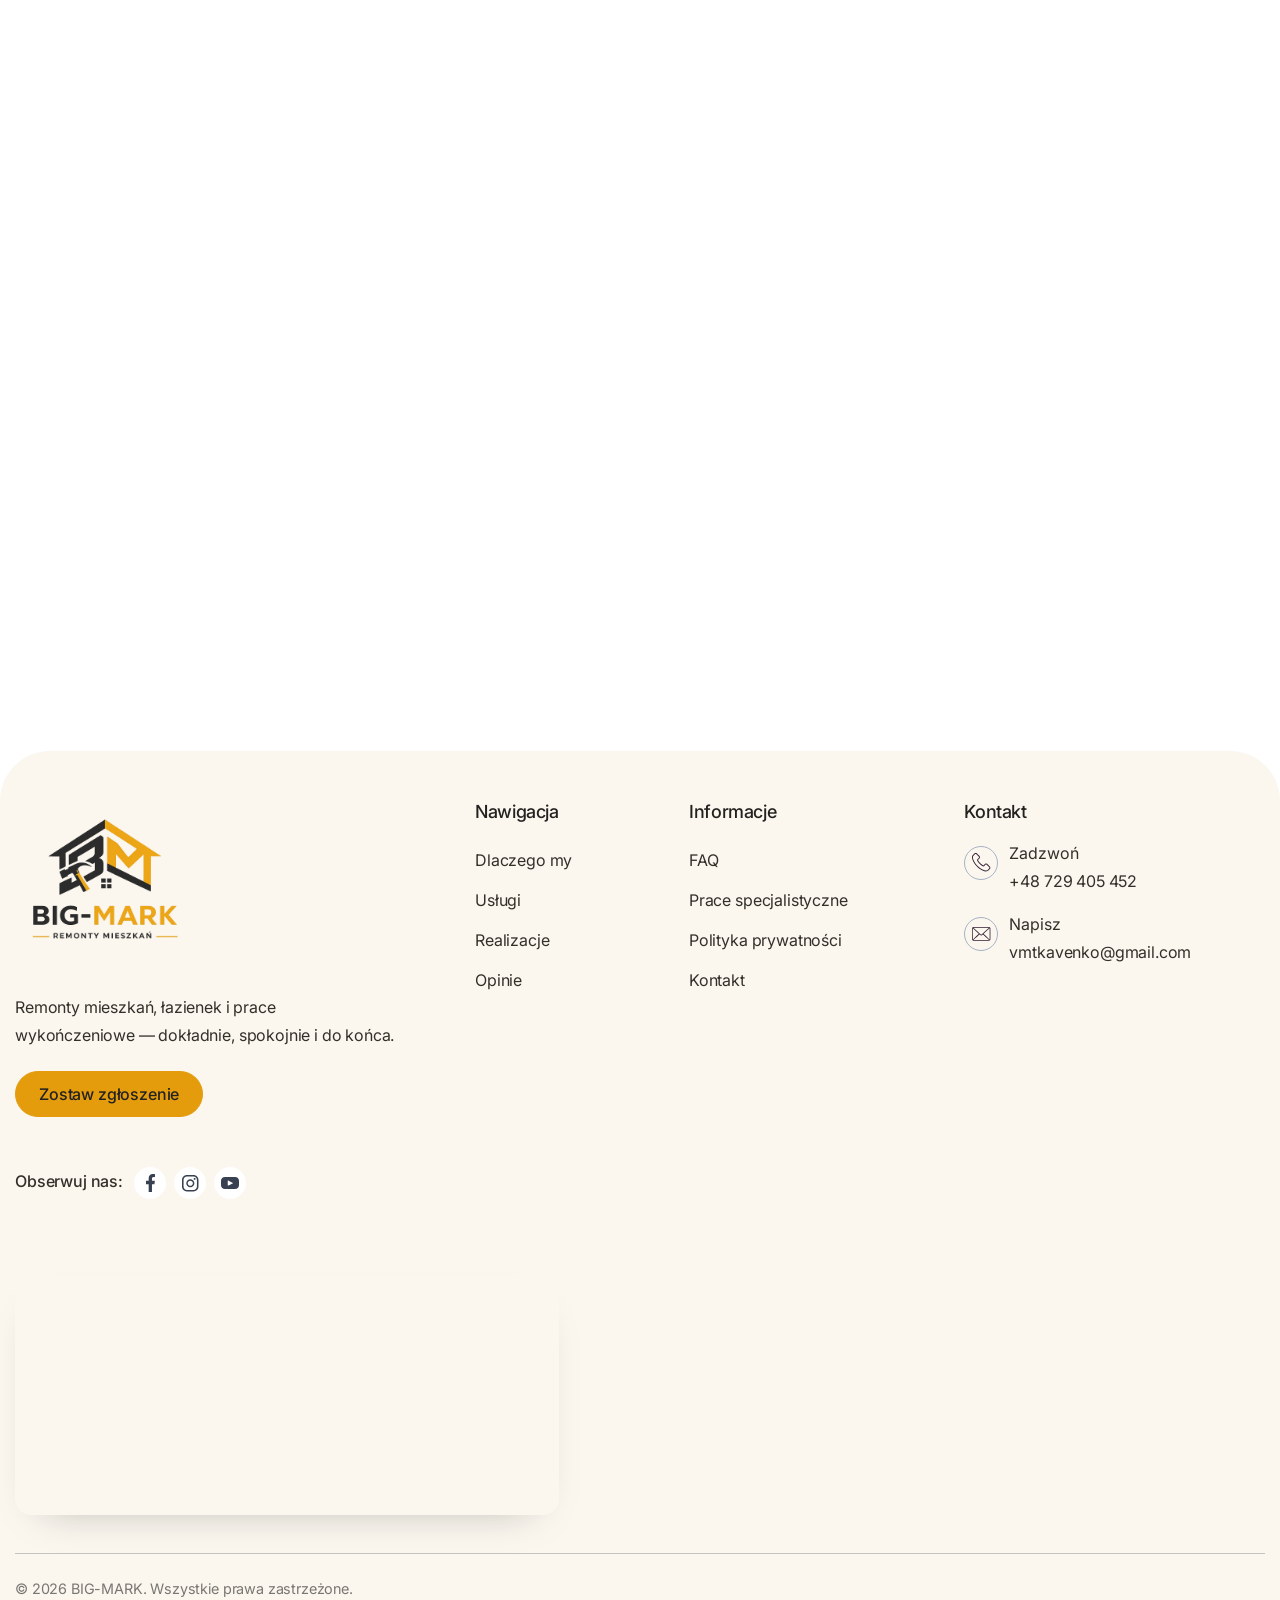
==== commit 263354e9: "Use absolute URLs for Open Graph (temporary Hostinger domain) Social scrapers ignore relative og:ima" ====
--- a/index.html
+++ b/index.html
@@ -1,5 +1,5 @@
 <!DOCTYPE html>
-<!-- This site was created in Webflow. https://webflow.com --><!-- Last Published: Thu Apr 30 2026 12:04:53 GMT+0000 (Coordinated Universal Time) --><html class="w-mod-js" data-wf-domain="flampt.webflow.io" data-wf-page="69a196b6902215f53ac6be9d" data-wf-site="69a196b4902215f53ac6be15" lang="pl"><head><meta charset="utf-8"/><link crossorigin="anonymous" href="https://cdn.prod.website-files.com" rel="preconnect"/><title>BIG-MARK — Remonty mieszkań i wykończenia wnętrz Lublin</title><meta content="Remonty mieszkań, łazienek, układanie płytek, elektryka G1, ogrzewanie gazowe G3 i prace wykończeniowe w Lublinie i okolicach. Zostaw zgłoszenie do BIG-MARK." name="description"/><meta content="BIG-MARK — Remonty mieszkań i wykończenia wnętrz Lublin" property="og:title"/><meta content="Remonty mieszkań, łazienek, układanie płytek, elektryka G1, ogrzewanie gazowe G3 i prace wykończeniowe w Lublinie i okolicach. Zostaw zgłoszenie do BIG-MARK." property="og:description"/><meta content="assets/og-image.jpg" property="og:image"/><meta content="BIG-MARK — Remonty mieszkań i wykończenia wnętrz Lublin" name="twitter:title"/><meta content="Remonty mieszkań, łazienek, układanie płytek, elektryka G1, ogrzewanie gazowe G3 i prace wykończeniowe w Lublinie i okolicach. Zostaw zgłoszenie do BIG-MARK." name="twitter:description"/><meta content="assets/og-image.jpg" name="twitter:image"/><meta content="website" property="og:type"/><meta content="summary_large_image" name="twitter:card"/><meta content="width=device-width, initial-scale=1" name="viewport"/><meta content="Webflow" name="generator"/><link crossorigin="anonymous" href="assets/Flampt%20Webflow%20Website%20Copier/css/flampt.webflow.shared.70bdcda24.css" rel="stylesheet" type="text/css"/><style>@media (min-width:992px) {html.w-mod-js:not(.w-mod-ix) [data-w-id="01ddffd3-2356-35e5-1084-64384f5d8fab"] {width:30%;}html.w-mod-js:not(.w-mod-ix) [data-w-id="01ddffd3-2356-35e5-1084-64384f5d8fb0"] {opacity:0;}html.w-mod-js:not(.w-mod-ix) [data-w-id="01ddffd3-2356-35e5-1084-64384f5d9024"] {opacity:0;}html.w-mod-js:not(.w-mod-ix) [data-w-id="01ddffd3-2356-35e5-1084-64384f5d901f"] {width:30%;}html.w-mod-js:not(.w-mod-ix) [data-w-id="01ddffd3-2356-35e5-1084-64384f5d8ff6"] {width:100%;}html.w-mod-js:not(.w-mod-ix) [data-w-id="01ddffd3-2356-35e5-1084-64384f5d8ff8"] {opacity:1;}html.w-mod-js:not(.w-mod-ix) [data-w-id="fc22c8fd-3f15-7616-9b2b-e0472b560204"] {-webkit-transform:translate3d(0, 0, 0) scale3d(1, 1, 1) rotateX(0) rotateY(0) rotateZ(0) skew(0, 0);-moz-transform:translate3d(0, 0, 0) scale3d(1, 1, 1) rotateX(0) rotateY(0) rotateZ(0) skew(0, 0);-ms-transform:translate3d(0, 0, 0) scale3d(1, 1, 1) rotateX(0) rotateY(0) rotateZ(0) skew(0, 0);transform:translate3d(0, 0, 0) scale3d(1, 1, 1) rotateX(0) rotateY(0) rotateZ(0) skew(0, 0);}}@media (max-width:991px) and (min-width:768px) {html.w-mod-js:not(.w-mod-ix) [data-w-id="01ddffd3-2356-35e5-1084-64384f5d8fab"] {opacity:0;}html.w-mod-js:not(.w-mod-ix) [data-w-id="01ddffd3-2356-35e5-1084-64384f5d8ff6"] {opacity:0;}html.w-mod-js:not(.w-mod-ix) [data-w-id="01ddffd3-2356-35e5-1084-64384f5d901f"] {opacity:0;}html.w-mod-js:not(.w-mod-ix) [data-w-id="efefc54c-82e8-4882-c46d-fb57c4ae274a"] {opacity:0;}}@media (max-width:767px) and (min-width:480px) {html.w-mod-js:not(.w-mod-ix) [data-w-id="01ddffd3-2356-35e5-1084-64384f5d8fab"] {opacity:0;}html.w-mod-js:not(.w-mod-ix) [data-w-id="01ddffd3-2356-35e5-1084-64384f5d8ff6"] {opacity:0;}html.w-mod-js:not(.w-mod-ix) [data-w-id="01ddffd3-2356-35e5-1084-64384f5d901f"] {opacity:0;}html.w-mod-js:not(.w-mod-ix) [data-w-id="efefc54c-82e8-4882-c46d-fb57c4ae274a"] {opacity:0;}}@media (max-width:479px) {html.w-mod-js:not(.w-mod-ix) [data-w-id="01ddffd3-2356-35e5-1084-64384f5d8fab"] {opacity:0;}html.w-mod-js:not(.w-mod-ix) [data-w-id="01ddffd3-2356-35e5-1084-64384f5d8ff6"] {opacity:0;}html.w-mod-js:not(.w-mod-ix) [data-w-id="01ddffd3-2356-35e5-1084-64384f5d901f"] {opacity:0;}html.w-mod-js:not(.w-mod-ix) [data-w-id="efefc54c-82e8-4882-c46d-fb57c4ae274a"] {opacity:0;}}</style><style>html.w-mod-js:not(.w-mod-ix3) :is(.rt-hero-background-image-wrapper-v1, [scroll-text="1"], [image-appear], .rt-scroll-button.rt-border-radius-full.rt-overflow-hidden, .rt-service-image, .rt-service-bottom-left-button-wrapper, .rt-service-arrow-icon-white) {visibility: hidden !important;}</style><link href="https://fonts.googleapis.com" rel="preconnect"/><link crossorigin="anonymous" href="https://fonts.gstatic.com" rel="preconnect"/><script src="assets/Flampt%20Webflow%20Website%20Copier/js/webfont.js" type="text/javascript"></script><script type="text/javascript">WebFont.load({  google: {    families: ["Inter:300,400,500,600,700"]  }});</script><script type="text/javascript">!function(o,c){var n=c.documentElement,t=" w-mod-";n.className+=t+"js",("ontouchstart"in o||o.DocumentTouch&&c instanceof DocumentTouch)&&(n.className+=t+"touch")}(window,document);</script><meta content="1200" property="og:image:width"/><meta content="630" property="og:image:height"/><meta content="BIG-MARK — Remonty mieszkań, Lublin" property="og:image:alt"/><link href="assets/favicon-256.png" rel="icon" sizes="256x256" type="image/png"/><link href="assets/favicon-32.png" rel="icon" sizes="32x32" type="image/png"/><link href="assets/apple-touch-icon.png" rel="apple-touch-icon" sizes="180x180"/><style>
+<!-- This site was created in Webflow. https://webflow.com --><!-- Last Published: Thu Apr 30 2026 12:04:53 GMT+0000 (Coordinated Universal Time) --><html class="w-mod-js" data-wf-domain="flampt.webflow.io" data-wf-page="69a196b6902215f53ac6be9d" data-wf-site="69a196b4902215f53ac6be15" lang="pl"><head><meta charset="utf-8"/><link crossorigin="anonymous" href="https://cdn.prod.website-files.com" rel="preconnect"/><title>BIG-MARK — Remonty mieszkań i wykończenia wnętrz Lublin</title><meta content="Remonty mieszkań, łazienek, układanie płytek, elektryka G1, ogrzewanie gazowe G3 i prace wykończeniowe w Lublinie i okolicach. Zostaw zgłoszenie do BIG-MARK." name="description"/><meta content="BIG-MARK — Remonty mieszkań i wykończenia wnętrz Lublin" property="og:title"/><meta content="Remonty mieszkań, łazienek, układanie płytek, elektryka G1, ogrzewanie gazowe G3 i prace wykończeniowe w Lublinie i okolicach. Zostaw zgłoszenie do BIG-MARK." property="og:description"/><meta content="https://blue-gaur-285566.hostingersite.com/assets/og-image.jpg" property="og:image"/><meta content="BIG-MARK — Remonty mieszkań i wykończenia wnętrz Lublin" name="twitter:title"/><meta content="Remonty mieszkań, łazienek, układanie płytek, elektryka G1, ogrzewanie gazowe G3 i prace wykończeniowe w Lublinie i okolicach. Zostaw zgłoszenie do BIG-MARK." name="twitter:description"/><meta content="https://blue-gaur-285566.hostingersite.com/assets/og-image.jpg" name="twitter:image"/><meta content="website" property="og:type"/><meta content="summary_large_image" name="twitter:card"/><meta content="width=device-width, initial-scale=1" name="viewport"/><meta content="Webflow" name="generator"/><link crossorigin="anonymous" href="assets/Flampt%20Webflow%20Website%20Copier/css/flampt.webflow.shared.70bdcda24.css" rel="stylesheet" type="text/css"/><style>@media (min-width:992px) {html.w-mod-js:not(.w-mod-ix) [data-w-id="01ddffd3-2356-35e5-1084-64384f5d8fab"] {width:30%;}html.w-mod-js:not(.w-mod-ix) [data-w-id="01ddffd3-2356-35e5-1084-64384f5d8fb0"] {opacity:0;}html.w-mod-js:not(.w-mod-ix) [data-w-id="01ddffd3-2356-35e5-1084-64384f5d9024"] {opacity:0;}html.w-mod-js:not(.w-mod-ix) [data-w-id="01ddffd3-2356-35e5-1084-64384f5d901f"] {width:30%;}html.w-mod-js:not(.w-mod-ix) [data-w-id="01ddffd3-2356-35e5-1084-64384f5d8ff6"] {width:100%;}html.w-mod-js:not(.w-mod-ix) [data-w-id="01ddffd3-2356-35e5-1084-64384f5d8ff8"] {opacity:1;}html.w-mod-js:not(.w-mod-ix) [data-w-id="fc22c8fd-3f15-7616-9b2b-e0472b560204"] {-webkit-transform:translate3d(0, 0, 0) scale3d(1, 1, 1) rotateX(0) rotateY(0) rotateZ(0) skew(0, 0);-moz-transform:translate3d(0, 0, 0) scale3d(1, 1, 1) rotateX(0) rotateY(0) rotateZ(0) skew(0, 0);-ms-transform:translate3d(0, 0, 0) scale3d(1, 1, 1) rotateX(0) rotateY(0) rotateZ(0) skew(0, 0);transform:translate3d(0, 0, 0) scale3d(1, 1, 1) rotateX(0) rotateY(0) rotateZ(0) skew(0, 0);}}@media (max-width:991px) and (min-width:768px) {html.w-mod-js:not(.w-mod-ix) [data-w-id="01ddffd3-2356-35e5-1084-64384f5d8fab"] {opacity:0;}html.w-mod-js:not(.w-mod-ix) [data-w-id="01ddffd3-2356-35e5-1084-64384f5d8ff6"] {opacity:0;}html.w-mod-js:not(.w-mod-ix) [data-w-id="01ddffd3-2356-35e5-1084-64384f5d901f"] {opacity:0;}html.w-mod-js:not(.w-mod-ix) [data-w-id="efefc54c-82e8-4882-c46d-fb57c4ae274a"] {opacity:0;}}@media (max-width:767px) and (min-width:480px) {html.w-mod-js:not(.w-mod-ix) [data-w-id="01ddffd3-2356-35e5-1084-64384f5d8fab"] {opacity:0;}html.w-mod-js:not(.w-mod-ix) [data-w-id="01ddffd3-2356-35e5-1084-64384f5d8ff6"] {opacity:0;}html.w-mod-js:not(.w-mod-ix) [data-w-id="01ddffd3-2356-35e5-1084-64384f5d901f"] {opacity:0;}html.w-mod-js:not(.w-mod-ix) [data-w-id="efefc54c-82e8-4882-c46d-fb57c4ae274a"] {opacity:0;}}@media (max-width:479px) {html.w-mod-js:not(.w-mod-ix) [data-w-id="01ddffd3-2356-35e5-1084-64384f5d8fab"] {opacity:0;}html.w-mod-js:not(.w-mod-ix) [data-w-id="01ddffd3-2356-35e5-1084-64384f5d8ff6"] {opacity:0;}html.w-mod-js:not(.w-mod-ix) [data-w-id="01ddffd3-2356-35e5-1084-64384f5d901f"] {opacity:0;}html.w-mod-js:not(.w-mod-ix) [data-w-id="efefc54c-82e8-4882-c46d-fb57c4ae274a"] {opacity:0;}}</style><style>html.w-mod-js:not(.w-mod-ix3) :is(.rt-hero-background-image-wrapper-v1, [scroll-text="1"], [image-appear], .rt-scroll-button.rt-border-radius-full.rt-overflow-hidden, .rt-service-image, .rt-service-bottom-left-button-wrapper, .rt-service-arrow-icon-white) {visibility: hidden !important;}</style><link href="https://fonts.googleapis.com" rel="preconnect"/><link crossorigin="anonymous" href="https://fonts.gstatic.com" rel="preconnect"/><script src="assets/Flampt%20Webflow%20Website%20Copier/js/webfont.js" type="text/javascript"></script><script type="text/javascript">WebFont.load({  google: {    families: ["Inter:300,400,500,600,700"]  }});</script><script type="text/javascript">!function(o,c){var n=c.documentElement,t=" w-mod-";n.className+=t+"js",("ontouchstart"in o||o.DocumentTouch&&c instanceof DocumentTouch)&&(n.className+=t+"touch")}(window,document);</script><meta content="https://blue-gaur-285566.hostingersite.com/" property="og:url"/><meta content="https://blue-gaur-285566.hostingersite.com/assets/og-image.jpg" property="og:image:secure_url"/><meta content="image/jpeg" property="og:image:type"/><meta content="1200" property="og:image:width"/><meta content="630" property="og:image:height"/><meta content="BIG-MARK — Remonty mieszkań, Lublin" property="og:image:alt"/><link href="assets/favicon-256.png" rel="icon" sizes="256x256" type="image/png"/><link href="assets/favicon-32.png" rel="icon" sizes="32x32" type="image/png"/><link href="assets/apple-touch-icon.png" rel="apple-touch-icon" sizes="180x180"/><style>
 /* ===== BIG-MARK brand override (gold/graphite) =====
    real Webflow var names are --_colors---* (with prefix) */
 :root, body{
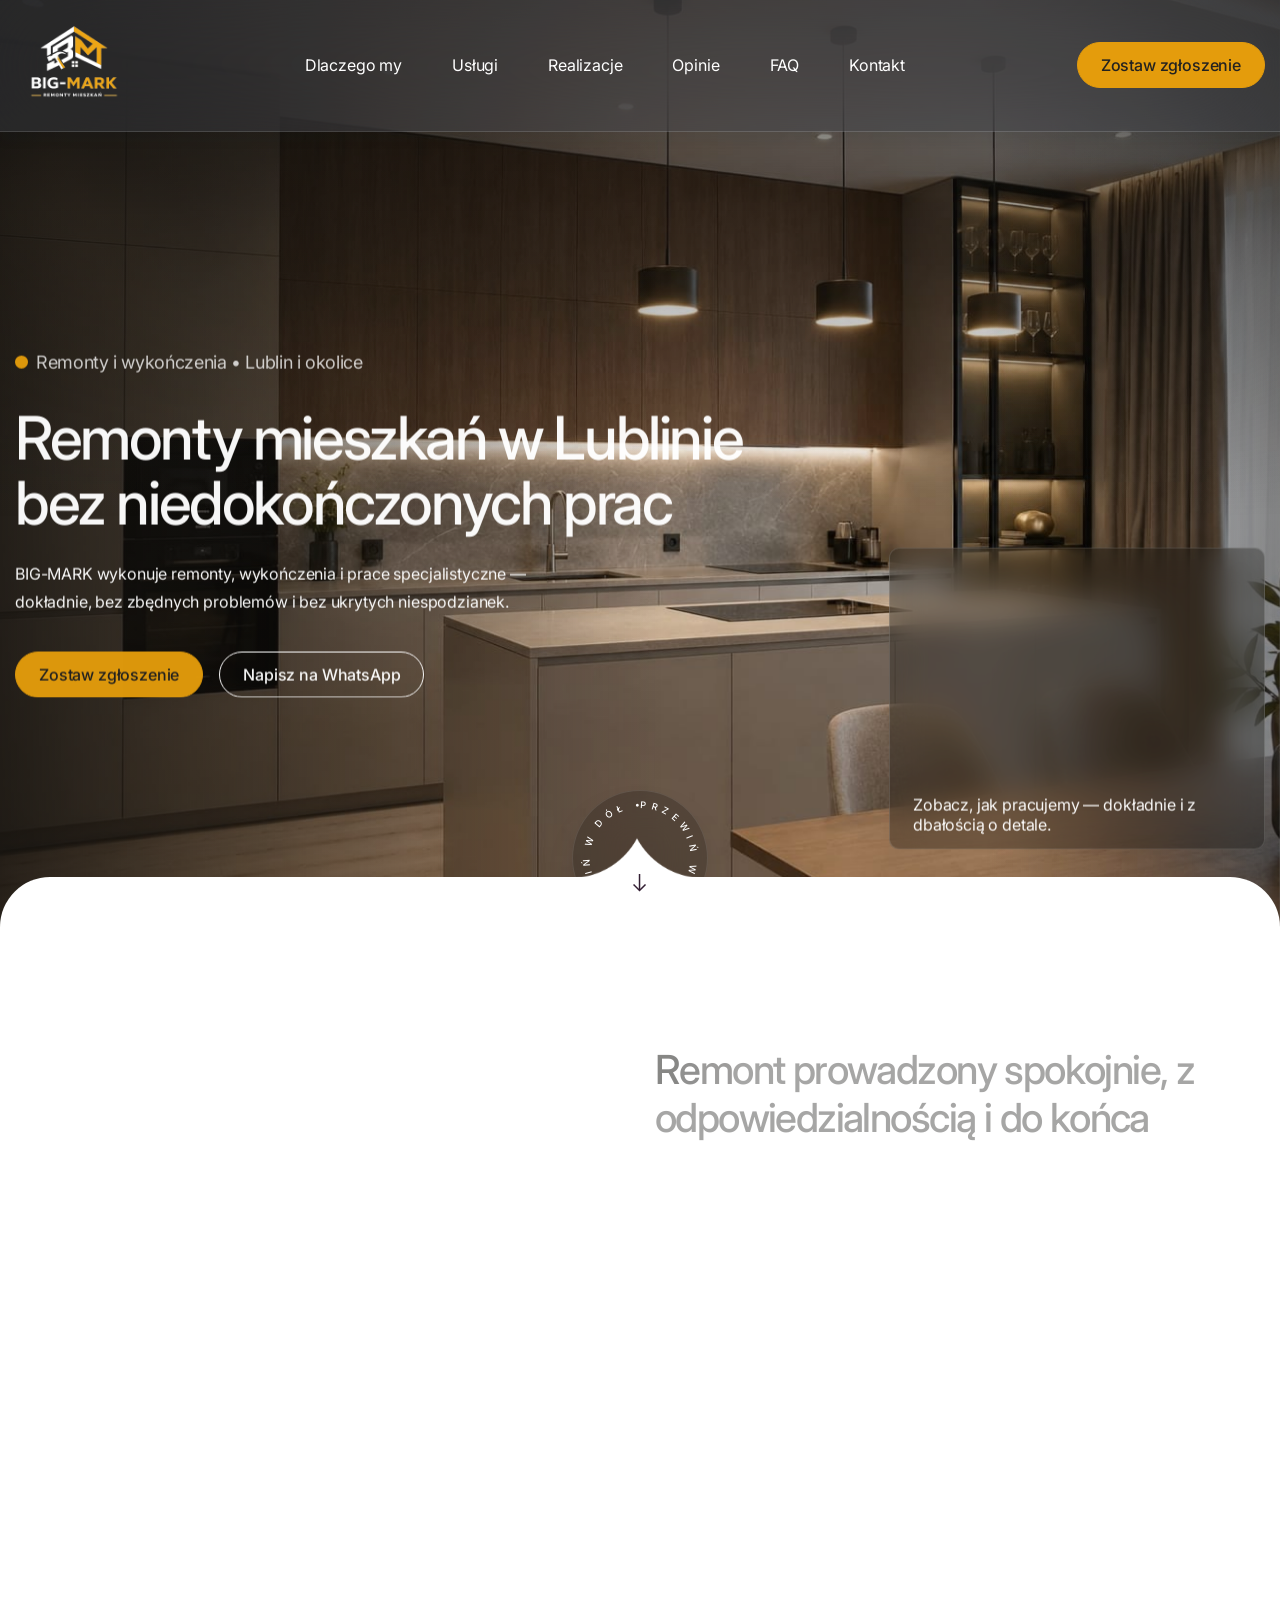
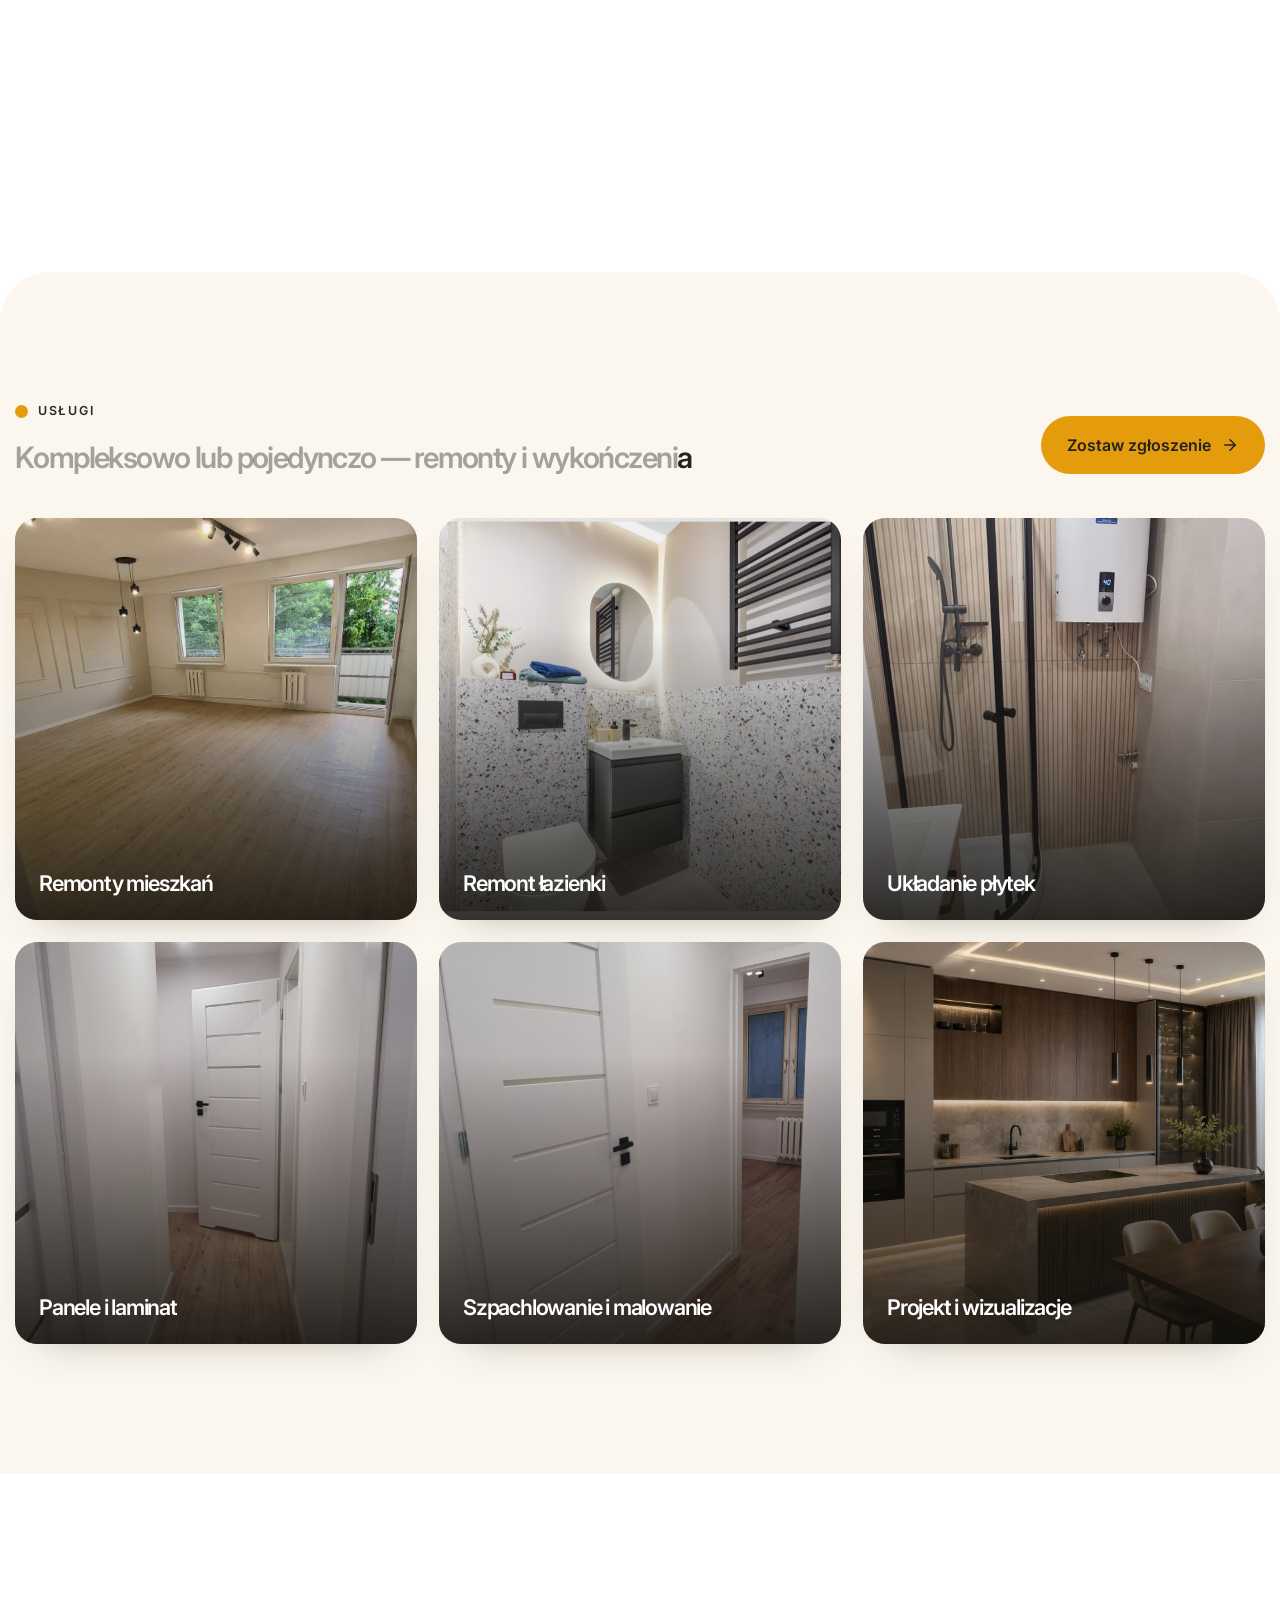
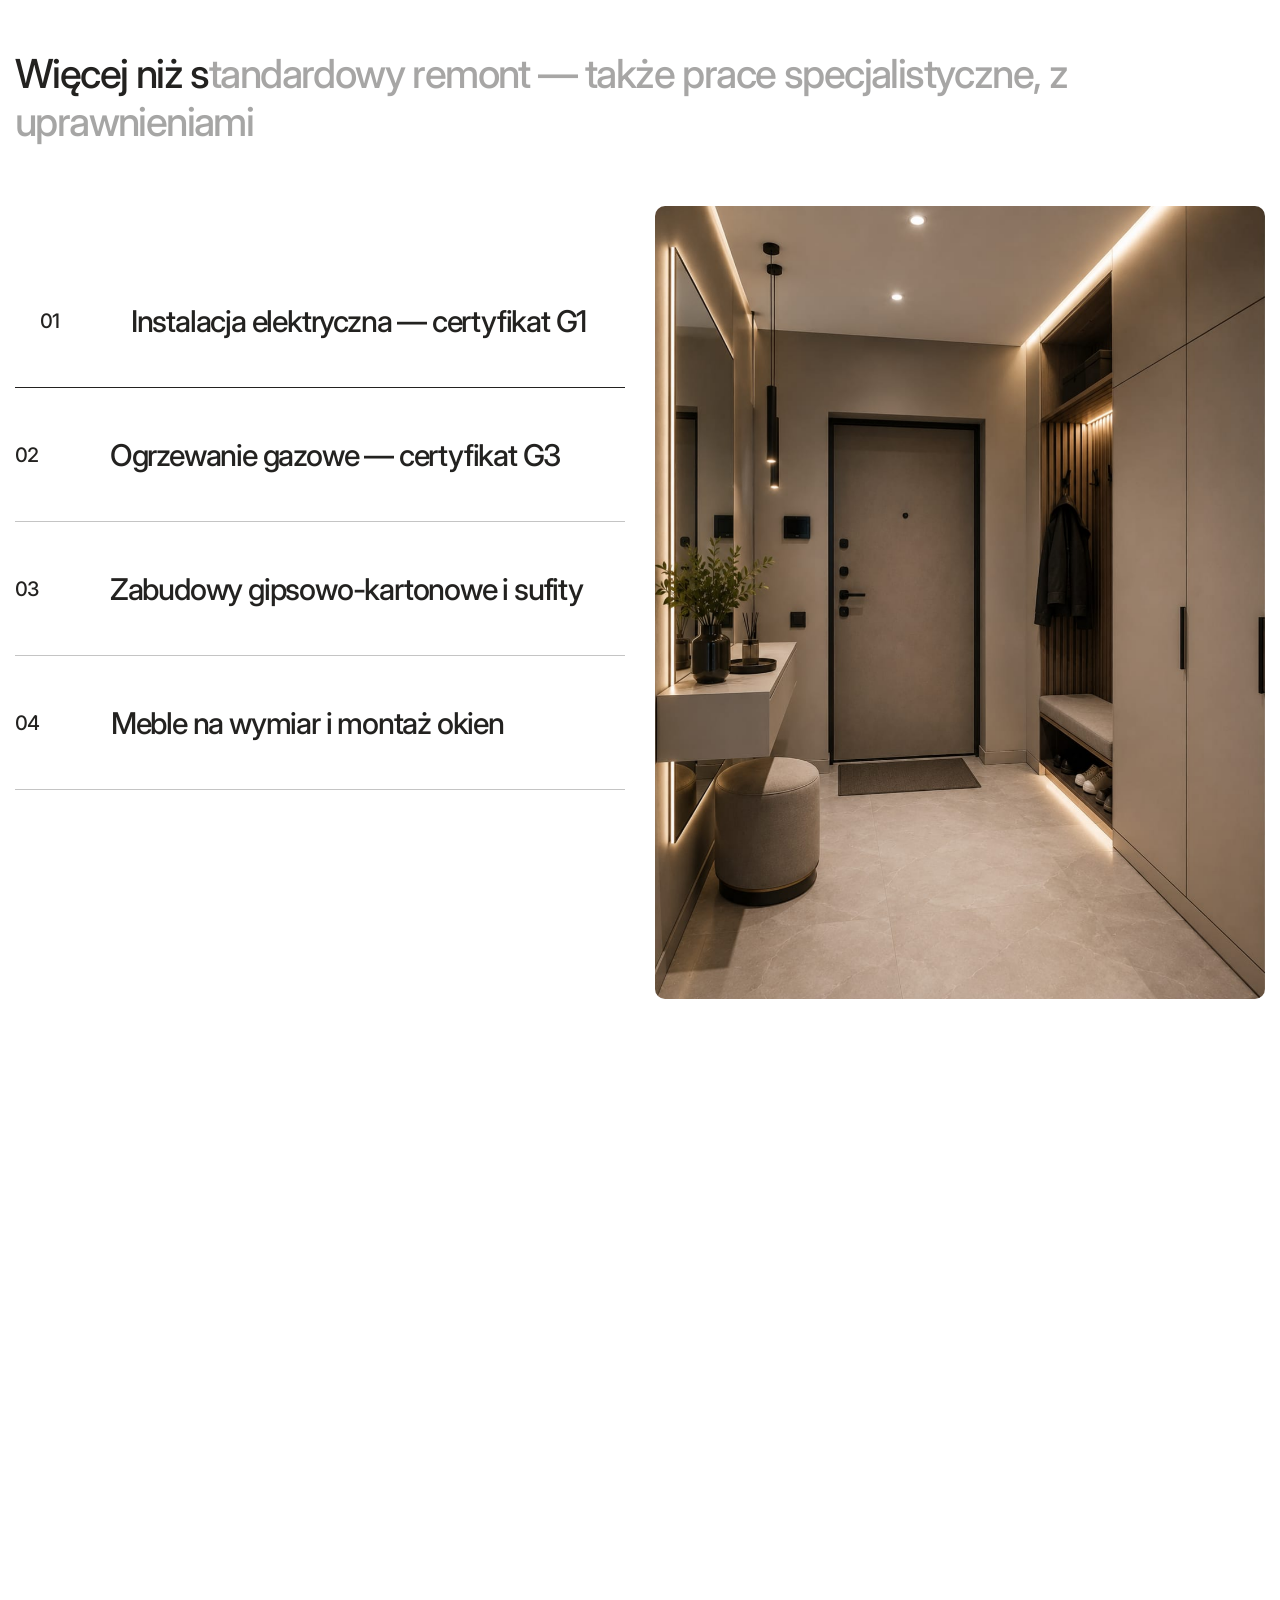
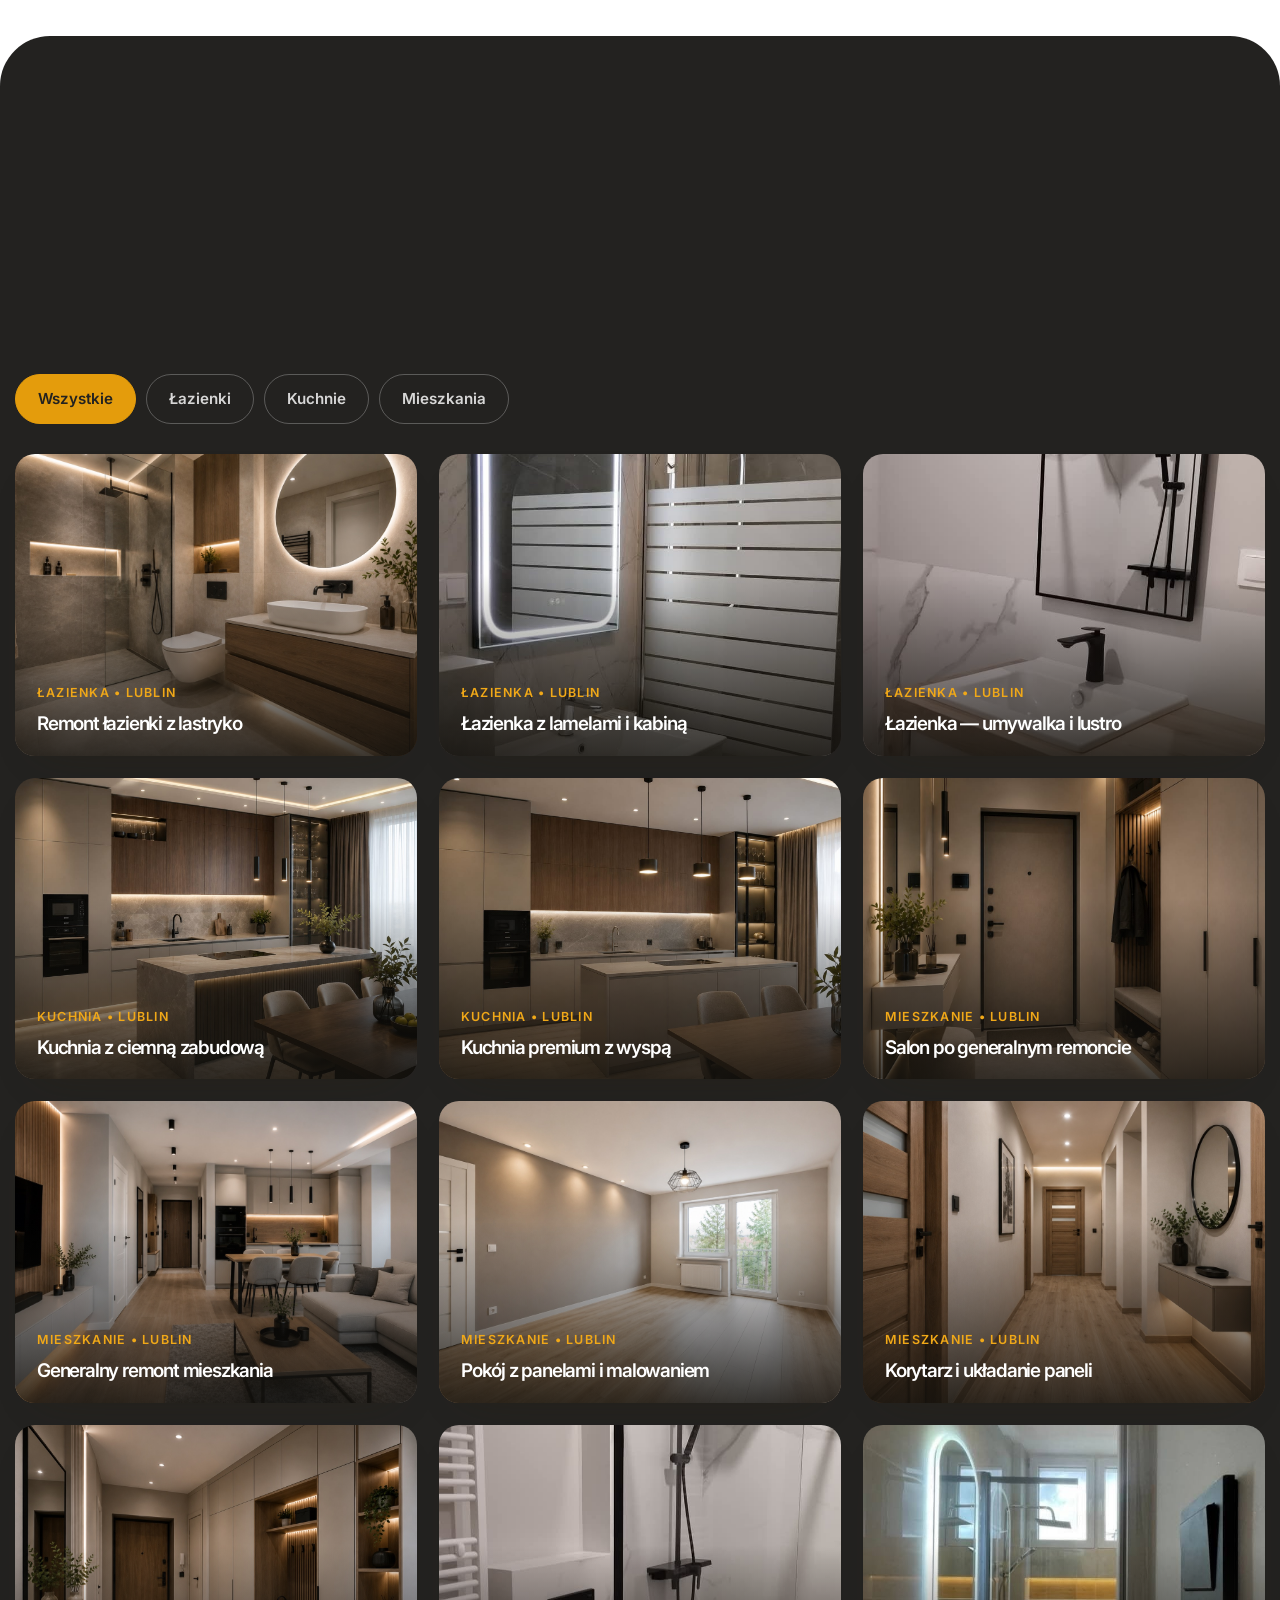
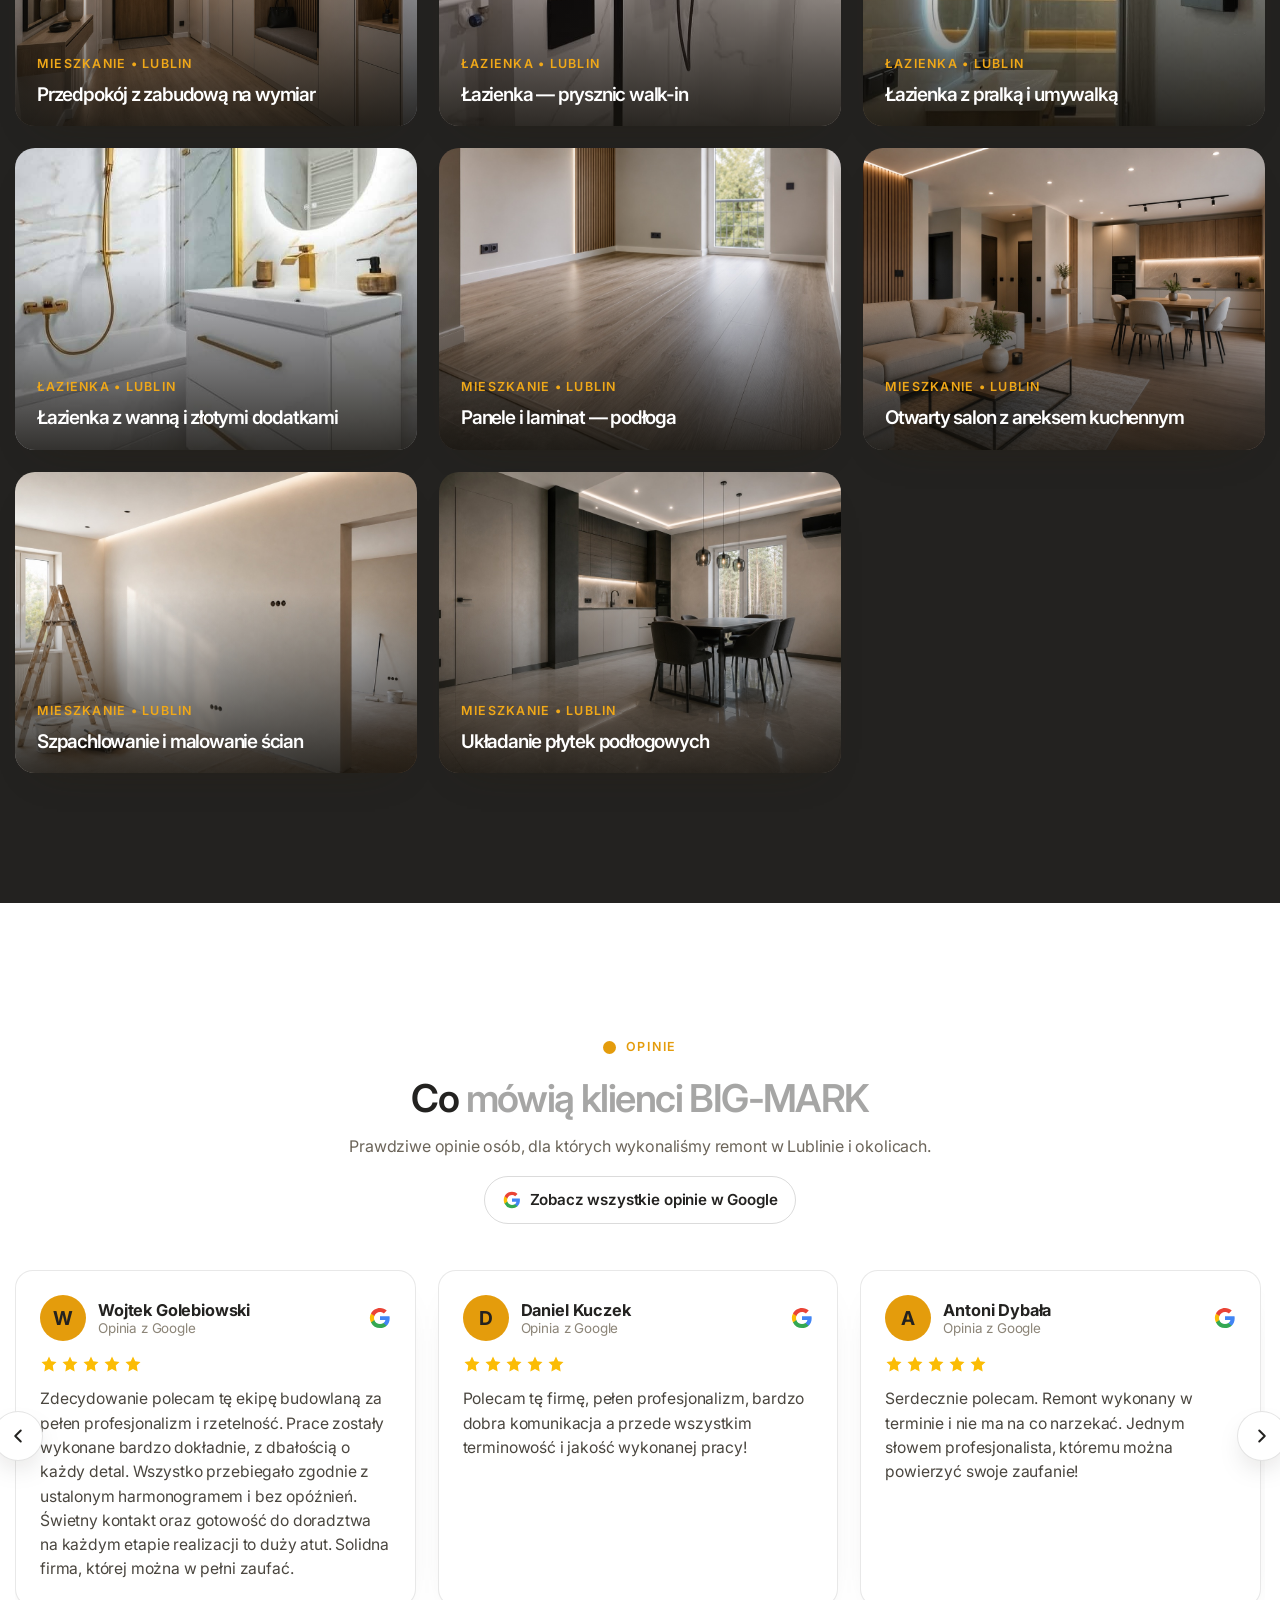
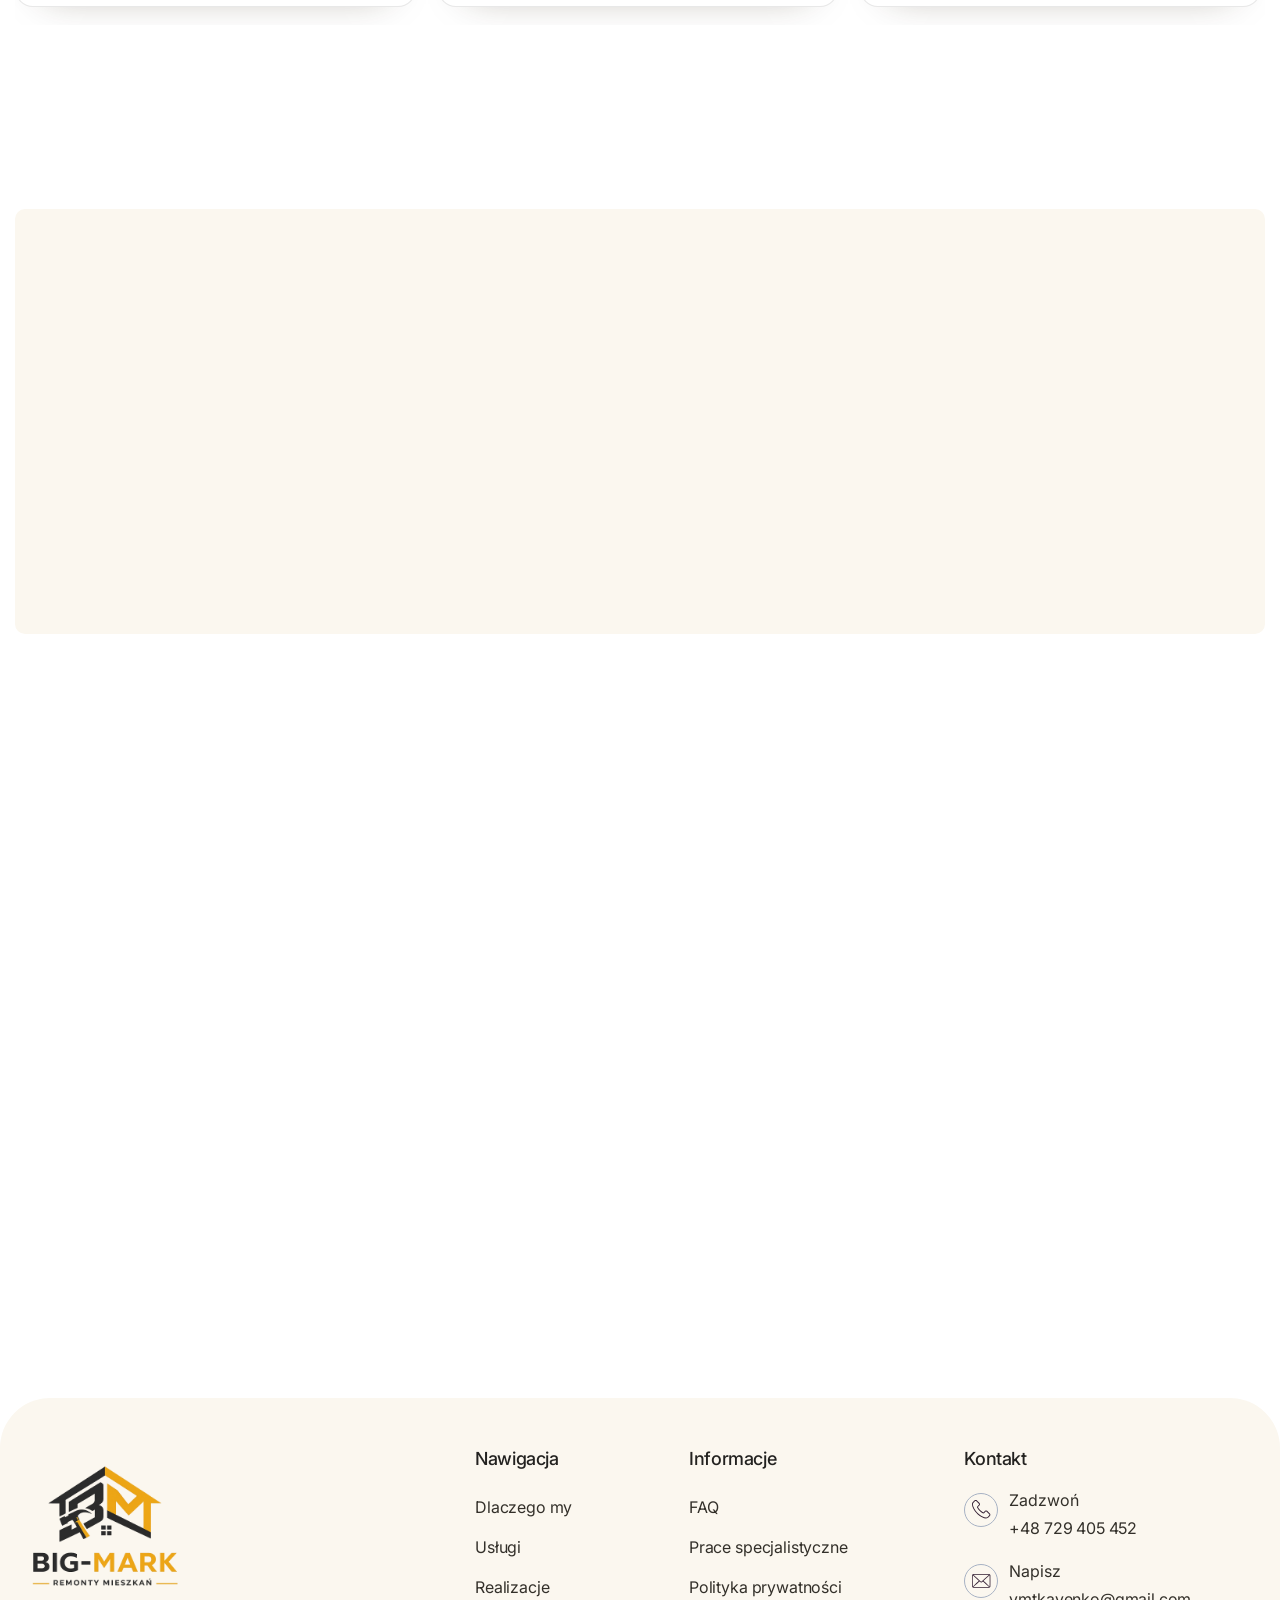
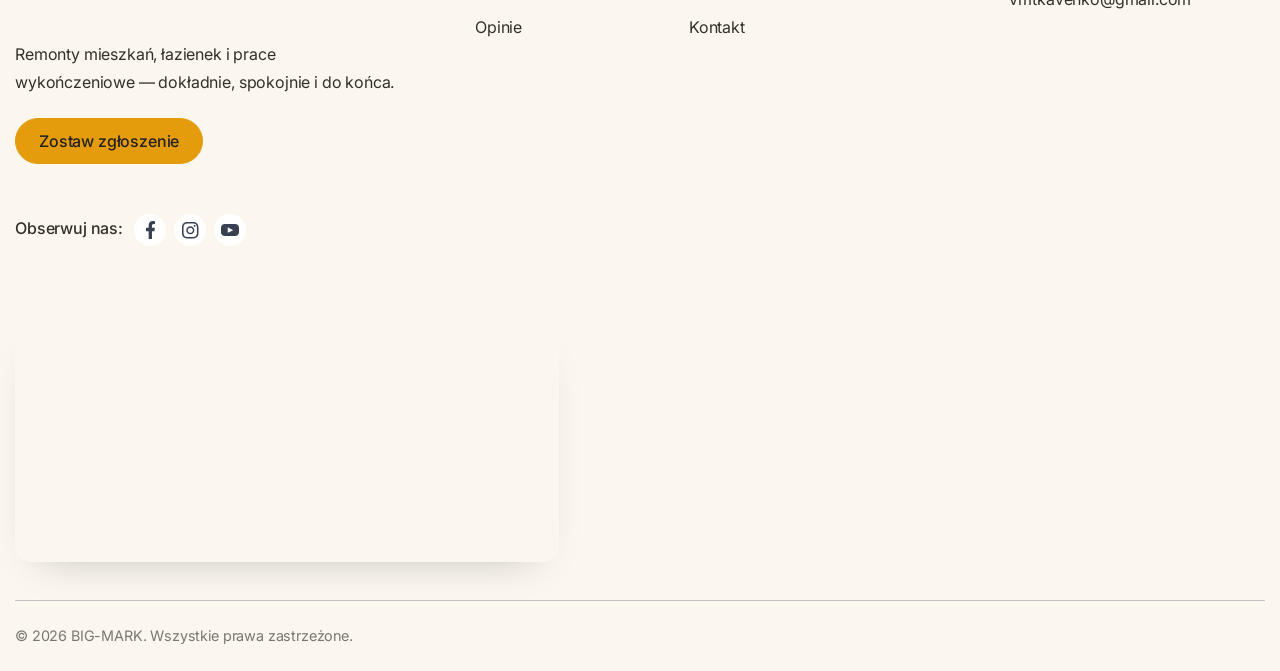
==== commit 24b63759: "Realizacje: replace gallery with 14 real BIG-MARK photos Keep the 3 kitchen/salon renders; show all " ====
--- a/index.html
+++ b/index.html
@@ -583,7 +583,7 @@
   }
 })();
 </script>
-<div class="w-layout-vflex rt-navbar-outer-wrapper-v1" data-wf--rt-navbar-v1--variant="base"><div class="rt-navbar-wrapper-v6"><div class="rt-navbar-v7 w-nav" data-animation="default" data-collapse="medium" data-duration="400" data-easing="ease" data-easing2="ease" data-w-id="4472bb61-51c2-9c34-4c08-1ca35840643a" role="banner"><div class="w-layout-blockcontainer rt-container w-container"><div class="w-layout-hflex rt-navbar-wrapper-v4"><a class="rt-brand-logo w-nav-brand" href="#top"><img alt="BIG-MARK" class="rt-site-logo bm-logo bm-logo-light" src="assets/big-mark_logo_white.png"/><img alt="BIG-MARK" class="rt-site-logo bm-logo bm-logo-dark" loading="eager" src="assets/big-mark_logo_transparent.png"/></a><nav class="rt-navbar-v1-menu-holder w-nav-menu" role="navigation"><div class="w-layout-vflex rt-nav-menu-holder-wrapper"><div class="w-layout-hflex rt-navbar-inner-menu-wrapper"><a class="rt-navigation-link-v1 w-inline-block" href="#dlaczego"><div>Dlaczego my</div></a><a class="rt-navigation-link-v1 w-inline-block" href="#uslugi"><div>Usługi</div></a><a class="rt-navigation-link-v1 w-inline-block" href="#realizacje"><div>Realizacje</div></a><a class="rt-navigation-link-v1 w-inline-block" href="#opinie"><div>Opinie</div></a><a class="rt-navigation-link-v1 w-inline-block" href="#faq"><div>FAQ</div></a><a class="rt-navigation-link-v1 w-inline-block" href="#kontakt"><div>Kontakt</div></a></div><div class="w-layout-vflex rt-nav-bottom-content"><div class="w-layout-hflex rt-nav-botton-wrapper"><div class="w-layout-vflex rt-flex-stretch rt-display-none-mobile"><a class="rt-button rt-border-radius-large rt-overflow-hidden w-inline-block" data-bm-popup="1" data-w-id="49d358eb-d6c4-264f-7e35-2a6452b92103" data-wf--rt-button-v1--variant="base" role="button" tabindex="0"><div class="rt-text-style-button rt-button-color-change rt-button-z-index">Zostaw zgłoszenie</div><div class="rt-button-overlap"></div></a></div><div class="w-layout-vflex rt-flex-stretch"><a class="rt-button rt-border-radius-large rt-overflow-hidden w-inline-block" data-bm-popup="1" data-w-id="49d358eb-d6c4-264f-7e35-2a6452b92103" data-wf--rt-button-v1--variant="base" role="button" tabindex="0"><div class="rt-text-style-button rt-button-color-change rt-button-z-index">Zostaw zgłoszenie</div><div class="rt-button-overlap"></div></a></div></div><div class="w-layout-vflex rt-nav-bottom-follow-content"><div class="rt-text-style-h5">Obserwuj nas</div><div class="w-layout-hflex rt-nav-social-icon-wrapper bm-nav-social"><a aria-label="Facebook" class="rt-social-media-icon-wrapper bm-nav-social-link w-inline-block" href="https://www.facebook.com/share/g/1EL1bzxpEm/" rel="noopener" target="_blank"><svg aria-hidden="true" fill="currentColor" viewbox="0 0 24 24"><path d="M22 12.06C22 6.5 17.52 2 12 2S2 6.5 2 12.06c0 5 3.66 9.15 8.44 9.94v-7.03H7.9v-2.9h2.54V9.85c0-2.51 1.49-3.9 3.78-3.9 1.09 0 2.24.2 2.24.2v2.46h-1.26c-1.24 0-1.63.77-1.63 1.56v1.87h2.78l-.44 2.9h-2.34V22C18.34 21.21 22 17.06 22 12.06z"></path></svg></a><a aria-label="WhatsApp" class="rt-social-media-icon-wrapper bm-nav-social-link bm-nav-social-wa w-inline-block" href="https://wa.me/48729405452" rel="noopener" target="_blank"><svg aria-hidden="true" fill="currentColor" viewbox="0 0 24 24"><path d="M.057 24l1.687-6.163a11.867 11.867 0 0 1-1.587-5.946C.16 5.335 5.495 0 12.05 0a11.817 11.817 0 0 1 8.413 3.488 11.824 11.824 0 0 1 3.48 8.414c-.003 6.557-5.338 11.892-11.893 11.892a11.9 11.9 0 0 1-5.688-1.448L.057 24zm6.597-3.807c1.676.995 3.276 1.591 5.392 1.592 5.448 0 9.886-4.434 9.889-9.885.002-5.462-4.415-9.89-9.881-9.892-5.452 0-9.887 4.434-9.889 9.884a9.86 9.86 0 0 0 1.51 5.26l-.999 3.648 3.737-.981zm11.387-5.464c-.074-.124-.272-.198-.57-.347-.297-.149-1.758-.868-2.031-.967-.272-.099-.47-.149-.669.149-.198.297-.768.967-.941 1.165-.173.198-.347.223-.644.074-.297-.149-1.255-.462-2.39-1.475-.883-.788-1.48-1.761-1.653-2.059-.173-.297-.018-.458.13-.606.134-.133.297-.347.446-.521.151-.172.2-.296.3-.495.099-.198.05-.372-.025-.521-.075-.148-.669-1.611-.916-2.206-.242-.579-.487-.501-.669-.51l-.57-.01c-.198 0-.52.074-.792.372s-1.04 1.016-1.04 2.479 1.065 2.876 1.213 3.074c.149.198 2.096 3.2 5.077 4.487.709.306 1.262.489 1.694.626.712.226 1.36.194 1.872.118.571-.085 1.758-.719 2.006-1.413.248-.694.248-1.289.173-1.413z"></path></svg></a></div></div><div class="w-layout-vflex rt-nav-contact-box"><a class="rt-text-color-slate-charcoal" href="tel:+48729405452">+48 729 405 452</a><a class="rt-text-color-slate-charcoal" href="mailto:vmtkavenko@gmail.com">vmtkavenko@gmail.com</a></div></div></div></nav><div class="rt-mobile-list-button w-nav-button"><div class="w-layout-vflex rt-nav-open-mobile-button"><div class="rt-mobile-list-line-one rt-background-color-white"></div><div class="rt-mobile-list-line-two rt-background-color-white"></div><div class="rt-mobile-list-line-three rt-background-color-white"></div></div></div><div class="rt-navbar-button-wraper"><a class="rt-button rt-border-radius-large rt-overflow-hidden w-inline-block" data-bm-popup="1" data-w-id="49d358eb-d6c4-264f-7e35-2a6452b92103" data-wf--rt-button-v1--variant="nav-button" role="button" tabindex="0"><div class="rt-text-style-button rt-button-color-change rt-button-z-index">Zostaw zgłoszenie</div><div class="rt-button-overlap"></div></a></div></div></div></div><div class="rt-navbar-box-shadow-v4"></div></div></div><div class="rt-hero-background rt-overflow-hidden"><section class="rt-hero-v1" id="top"><div class="w-layout-blockcontainer rt-container rt-full-height w-container"><div class="w-layout-hflex rt-hero-main-wrapper-v1"><div class="w-layout-vflex rt-hero-left-content-wrapper"><div class="w-layout-hflex rt-hero-top-subtext rt-tag-box-gap-h1" data-w-id="46199dd4-8f6e-6120-2106-3d01bb4c367d" style="opacity:0"><div class="rt-round rt-background-color-neon-lime rt-border-radius-full"></div><div class="rt-text-style-h6 rt-text-color-white rt-font-weight-regular bm-hero-eyebrow">Remonty i wykończenia • Lublin i okolice</div></div><div class="rt-h1-gap" data-w-id="d528b415-b9ef-6613-5dc8-d54111a2abca" style="opacity:0"><h1 class="rt-gap-off bm-hero-h1"><span class="bm-hl">Remonty mieszkań <br class="bm-br-m"/>w Lublinie</span><span class="bm-hl">bez niedokończonych prac</span></h1></div><p class="rt-gap-off rt-text-color-white rt-h1-paragraph-gap" data-w-id="46199dd4-8f6e-6120-2106-3d01bb4c3683" style="opacity:0">BIG-MARK wykonuje remonty, wykończenia i prace specjalistyczne — dokładnie, bez zbędnych problemów i bez ukrytych niespodzianek.</p><div class="w-layout-hflex rt-hero-button-wrapper" data-w-id="46199dd4-8f6e-6120-2106-3d01bb4c3685" style="opacity:0"><div><a class="rt-button rt-border-radius-large rt-overflow-hidden w-inline-block" data-bm-popup="1" data-w-id="49d358eb-d6c4-264f-7e35-2a6452b92103" data-wf--rt-button-v1--variant="base" role="button" tabindex="0"><div class="rt-text-style-button rt-button-color-change rt-button-z-index">Zostaw zgłoszenie</div><div class="rt-button-overlap"></div></a></div><div><a class="rt-button-v5 rt-border-radius-large rt-overflow-hidden w-inline-block" data-w-id="33d3f95f-b752-827c-3713-e5fb5d000c45" href="https://wa.me/48729405452" target="_blank"><div class="rt-text-style-button rt-button-color-change rt-button-z-index button-v2-2">Napisz na WhatsApp</div><div class="rt-button-overlap button-v2-3"></div></a></div></div></div><div class="w-layout-vflex rt-hero-right-content-wrapper rt-border-radius rt-top-margin" data-w-id="46199dd4-8f6e-6120-2106-3d01bb4c368d" style="opacity:0"><div class="rt-hero-background-video rt-border-radius rt-overflow-hidden bm-slideshow"><img alt="Łazienka z lastryko po remoncie — BIG-MARK Lublin" loading="lazy" src="assets/photos/gallery-01.jpeg"/><img alt="Łazienka z lamelami drewnianymi — BIG-MARK Lublin" loading="lazy" src="assets/photos/gallery-08.jpeg"/><img alt="Umywalka i okrągłe lustro — BIG-MARK Lublin" loading="lazy" src="assets/photos/gallery-09.jpeg"/><img alt="Kuchnia po remoncie — BIG-MARK Lublin" loading="lazy" src="assets/photos/gallery-02.jpeg"/><img alt="Kuchnia premium z wyspą — BIG-MARK Lublin" loading="lazy" src="assets/photos/gallery-06.jpeg"/></div><div class="rt-hero-video-description"><div class="rt-text-color-white">Zobacz, jak pracujemy — dokładnie i z dbałością o detale.</div></div></div></div></div></section><div class="rt-hero-background-image-wrapper-v1 rt-home-one-bg"><img alt="Nowoczesna kuchnia po remoncie — BIG-MARK Lublin" class="rt-hero-background-image-v1" src="assets/photos/gallery-06.jpeg"/></div><div class="rt-hero-v1-left-linear"></div><div class="rt-hero-v1-right-linear"></div><div class="rt-hero-v1-top-linear"></div></div><div class="bm-transition-wrap"><div class="bm-hero-transition"></div><button aria-label="Przewiń w dół" class="bm-sd-badge" data-bm-scrolldown="1"><svg aria-hidden="true" class="bm-sd-ring" viewbox="0 0 160 160"><defs><path d="M80,20 a60,60 0 1,1 -0.1,0" id="bmSdCircle"></path></defs><text><textpath href="#bmSdCircle" lengthadjust="spacing" textlength="377">PRZEWIŃ W DÓŁ • PRZEWIŃ W DÓŁ • </textpath></text></svg></button><img alt="" aria-hidden="true" class="bm-sd-mask" src="assets/Flampt%20Webflow%20Website%20Copier/images/69c502671e56351ee61de530_Mask%20group%201%20%281%29.svg"/><a aria-label="Przewiń w dół" class="bm-sd-arrow" data-bm-scrolldown="1" href="#dlaczego"><img alt="" src="assets/Flampt%20Webflow%20Website%20Copier/images/69a7ad05845cad119b1ae8f2_down%20arrow%20%281%29.svg"/></a></div><section class="rt-about-us rt-overflow-hidden" id="dlaczego"><div class="w-layout-blockcontainer rt-container w-container"><div class="w-layout-hflex rt-about-us-main-wrapper"><div class="w-layout-hflex rt-about-us-left rt-position-relative"><div class="rt-about-us-image-wrapper rt-mask-v5" image-appear=""><img alt="Nowoczesna kuchnia po remoncie — BIG-MARK" data-w-id="b1d916e9-307f-fec2-c469-e258b1861539" loading="lazy" src="assets/photos/gallery-02.jpeg" style="opacity:0"/></div><div class="w-layout-vflex rt-about-us-left-overlap-box rt-background-mist-white" data-w-id="82e91d49-d081-037f-cced-1c5bdb5002f5" image-appear="" style="opacity:0"><div class="w-layout-hflex rt-overlap-top"><div class="rt-font-size-48">100%</div></div><div class="rt-overlap-bottom">Prac doprowadzonych do końca</div></div></div><div class="w-layout-vflex rt-about-us-right"><div appear="" class="w-layout-hflex rt-hero-top-subtext rt-tag-box-gap-h2" data-w-id="670ce045-885d-50aa-cebe-e1599a519c7c" style="opacity:0"><div class="rt-round rt-background-color-neon-lime rt-border-radius-full"></div><div class="rt-text-style-h6 rt-font-weight-regular">Dlaczego nam ufają</div></div><h2 appear="" class="rt-gap-off rt-h2-gap" scroll-text="1">Remont prowadzony spokojnie, z odpowiedzialnością i do końca</h2><div class="rt-abouts-us-right-description" data-w-id="0eca5895-a6cd-29c6-3cff-ce1d6221ff79" style="opacity:0"><p appear="" class="rt-gap-off rt-h2-paragraph-gap">Bierzemy na siebie całość prac — także te trudniejsze, przy których inni wykonawcy rezygnują. Bez chaosu, bez znikania i bez zostawiania rzeczy „na później”.</p></div><div appear="" class="rt-right-middle-content-wrapper" data-w-id="af1b310f-3a41-c747-d9c9-73f2ca399ea0" style="opacity:0"><div class="w-layout-hflex rt-right-middle-content-inner"><div class="w-layout-vflex rt-about-middle-content-icon-warpper rt-border-radius-full"><div class="w-layout-vflex rt-about-us-icon-wrapper"><img alt="Helmet line icon dark" loading="lazy" src="assets/Flampt%20Webflow%20Website%20Copier/images/69f310683aaf6e2f463ed65b_Vector%2868%29.svg"/></div></div><div class="w-layout-vflex rt-right-middle-content-text-wrapper"><div class="rt-text-style-h5 rt-h5-bottom-gap-v2">Dokładne wykończenie i dbałość o detal</div><div>Kompleksowe prace remontowe i wykończeniowe w mieszkaniach — od przygotowania powierzchni po finalne wykończenie.</div></div></div></div><div appear="" class="rt-right-middle-content-wrapper rt-top-border-off rt-bottom-gap" data-w-id="b966aca3-4f79-3cdc-5e8e-a55e8ea9abc5" style="opacity:0"><div class="w-layout-hflex rt-right-middle-content-inner"><div class="w-layout-vflex rt-about-middle-content-icon-warpper rt-border-radius-full"><div class="w-layout-vflex rt-about-us-icon-wrapper"><img alt="Headphone line icon dark" loading="lazy" src="assets/Flampt%20Webflow%20Website%20Copier/images/69f31068886983ec7158da32_Vector%2869%29.svg"/></div></div><div class="w-layout-vflex rt-right-middle-content-text-wrapper"><div class="rt-text-style-h5 rt-h5-bottom-gap-v2">Łatwa, spokojna komunikacja na każdym etapie</div><div>Jasne ustalenia i spokojny kontakt na każdym etapie prac.</div></div></div></div><div appear="" class="bm-about-cta" data-w-id="48bfd375-5d69-322b-b588-12baee5cee06" style="opacity:0"><a class="rt-button rt-border-radius-large rt-overflow-hidden w-inline-block bm-about-btn" data-bm-popup="1" data-w-id="49d358eb-d6c4-264f-7e35-2a6452b92103" data-wf--rt-button-v1--variant="base" role="button" tabindex="0"><div class="rt-text-style-button rt-button-color-change rt-button-z-index">Zostaw zgłoszenie</div><div class="rt-button-overlap"></div></a></div></div></div></div></section><section class="rt-services rt-background-mist-white rt-border-radius-top-right-left" id="uslugi"><div class="w-layout-blockcontainer rt-container w-container"><div class="w-layout-vflex rt-service-main-wrapper"><div class="bm-uslugi-head"><div class="bm-uslugi-head-left"><div class="bm-eyebrow">Usługi</div><h2 class="bm-uslugi-title" scroll-text="1">Kompleksowo lub pojedynczo — remonty i wykończenia</h2></div><button class="bm-uslugi-cta" data-bm-popup="1" type="button">Zostaw zgłoszenie <svg fill="none" stroke="currentColor" stroke-linecap="round" stroke-linejoin="round" stroke-width="2" viewbox="0 0 24 24"><line x1="5" x2="19" y1="12" y2="12"></line><polyline points="12 5 19 12 12 19"></polyline></svg></button></div><div class="bm-uslugi-grid"><article aria-label="Remonty mieszkań — zostaw zgłoszenie" class="bm-svc-card" data-bm-popup="1" role="button" tabindex="0"><div class="bm-svc-img"><img alt="Remonty mieszkań — BIG-MARK Lublin" loading="lazy" src="assets/photos/gallery-04.jpeg"/></div><span class="bm-svc-arrow"><svg fill="none" stroke="currentColor" stroke-linecap="round" stroke-linejoin="round" stroke-width="2" viewbox="0 0 24 24"><line x1="7" x2="17" y1="17" y2="7"></line><polyline points="7 7 17 7 17 17"></polyline></svg></span><div class="bm-svc-body"><h3>Remonty mieszkań</h3><p>Kompleksowe prace remontowe i wykończeniowe — od przygotowania powierzchni po finalne wykończenie.</p></div></article><article aria-label="Remont łazienki — zostaw zgłoszenie" class="bm-svc-card" data-bm-popup="1" role="button" tabindex="0"><div class="bm-svc-img"><img alt="Remont łazienki — BIG-MARK Lublin" loading="lazy" src="assets/photos/gallery-01.jpeg"/></div><span class="bm-svc-arrow"><svg fill="none" stroke="currentColor" stroke-linecap="round" stroke-linejoin="round" stroke-width="2" viewbox="0 0 24 24"><line x1="7" x2="17" y1="17" y2="7"></line><polyline points="7 7 17 7 17 17"></polyline></svg></span><div class="bm-svc-body"><h3>Remont łazienki</h3><p>Płytki, instalacje, zabudowy, montaż elementów i dopracowane detale.</p></div></article><article aria-label="Układanie płytek — zostaw zgłoszenie" class="bm-svc-card" data-bm-popup="1" role="button" tabindex="0"><div class="bm-svc-img"><img alt="Układanie płytek — BIG-MARK Lublin" loading="lazy" src="assets/photos/gallery-08.jpeg"/></div><span class="bm-svc-arrow"><svg fill="none" stroke="currentColor" stroke-linecap="round" stroke-linejoin="round" stroke-width="2" viewbox="0 0 24 24"><line x1="7" x2="17" y1="17" y2="7"></line><polyline points="7 7 17 7 17 17"></polyline></svg></span><div class="bm-svc-body"><h3>Układanie płytek</h3><p>Precyzyjnie w łazienkach, kuchniach, korytarzach i innych pomieszczeniach.</p></div></article><article aria-label="Panele i laminat — zostaw zgłoszenie" class="bm-svc-card" data-bm-popup="1" role="button" tabindex="0"><div class="bm-svc-img"><img alt="Panele i laminat — BIG-MARK Lublin" loading="lazy" src="assets/photos/gallery-07.jpeg"/></div><span class="bm-svc-arrow"><svg fill="none" stroke="currentColor" stroke-linecap="round" stroke-linejoin="round" stroke-width="2" viewbox="0 0 24 24"><line x1="7" x2="17" y1="17" y2="7"></line><polyline points="7 7 17 7 17 17"></polyline></svg></span><div class="bm-svc-body"><h3>Panele i laminat</h3><p>Montaż paneli i laminatu z dbałością o równe wykończenia, listwy i detale.</p></div></article><article aria-label="Szpachlowanie i malowanie — zostaw zgłoszenie" class="bm-svc-card" data-bm-popup="1" role="button" tabindex="0"><div class="bm-svc-img"><img alt="Szpachlowanie i malowanie — BIG-MARK Lublin" loading="lazy" src="assets/photos/gallery-10.jpeg"/></div><span class="bm-svc-arrow"><svg fill="none" stroke="currentColor" stroke-linecap="round" stroke-linejoin="round" stroke-width="2" viewbox="0 0 24 24"><line x1="7" x2="17" y1="17" y2="7"></line><polyline points="7 7 17 7 17 17"></polyline></svg></span><div class="bm-svc-body"><h3>Szpachlowanie i malowanie</h3><p>Gładzie, przygotowanie ścian oraz malowanie wnętrz.</p></div></article><article aria-label="Projekt i wizualizacje — zostaw zgłoszenie" class="bm-svc-card" data-bm-popup="1" role="button" tabindex="0"><div class="bm-svc-img"><img alt="Projekt i wizualizacje — BIG-MARK Lublin" loading="lazy" src="assets/photos/gallery-02.jpeg"/></div><span class="bm-svc-arrow"><svg fill="none" stroke="currentColor" stroke-linecap="round" stroke-linejoin="round" stroke-width="2" viewbox="0 0 24 24"><line x1="7" x2="17" y1="17" y2="7"></line><polyline points="7 7 17 7 17 17"></polyline></svg></span><div class="bm-svc-body"><h3>Projekt i wizualizacje</h3><p>Pomoc w zaplanowaniu układu, stylu i rozwiązań przed rozpoczęciem prac.</p></div></article></div></div></div></section><section class="rt-why-choose" id="specjalistyczne"><div class="w-layout-blockcontainer rt-container w-container"><div class="w-layout-vflex rt-why-choose-main"><div class="w-layout-vflex rt-why-choose-top-content rt-top-content-gap rt-mobile-gap-decrease"><div appear="" class="w-layout-hflex rt-hero-top-subtext rt-tag-box-gap-h2" data-w-id="a8691b0c-3cec-4d31-46d0-8b69a510239f" style="opacity:0"><div class="rt-round rt-background-color-neon-lime rt-border-radius-full"></div><div class="rt-text-style-h6 rt-font-weight-regular">Prace specjalistyczne</div></div><div class="rt-position-relative rt-overflow-hidden" data-w-id="f36ed0fa-dd9e-6621-3b06-a00a15ac6719"><h2 class="rt-gap-off" scroll-text="1">Więcej niż standardowy remont — także prace specjalistyczne, z uprawnieniami</h2><div class="rt-absolute-strech"><div class="rt-text-overlay rt-1"></div><div class="rt-text-overlay rt-2"></div></div></div></div><div class="w-layout-hflex rt-why-choose-bottom"><div class="w-layout-vflex rt-why-choose-bottom-left"><div class="w-layout-vflex rt-why-choose-left-top-item"><div appear="" class="w-layout-hflex rt-why-choose-left-top-item-one rt-position-relative rt-1" data-w-id="d987b796-4e3c-95ce-17ea-2e97b0004084"><div class="w-layout-hflex rt-why-choose-left-text rt-1" style="-webkit-transform:translate3d(1.5625rem, 0, 0) scale3d(1, 1, 1) rotateX(0) rotateY(0) rotateZ(0) skew(0, 0);-moz-transform:translate3d(1.5625rem, 0, 0) scale3d(1, 1, 1) rotateX(0) rotateY(0) rotateZ(0) skew(0, 0);-ms-transform:translate3d(1.5625rem, 0, 0) scale3d(1, 1, 1) rotateX(0) rotateY(0) rotateZ(0) skew(0, 0);transform:translate3d(1.5625rem, 0, 0) scale3d(1, 1, 1) rotateX(0) rotateY(0) rotateZ(0) skew(0, 0)"><div class="rt-text-style-h5">01</div><div class="rt-text-style-h3">Instalacja elektryczna — certyfikat G1</div></div><div class="rt-why-choose-border-line"><div class="rt-why-choose-us-absolute-inner-line rt-1" style="width:100%"></div></div></div><div appear="" class="w-layout-hflex rt-why-choose-left-top-item-one rt-position-relative rt-2" data-w-id="a79ee779-dfd3-c0bd-cb0e-5d563af702cc"><div class="w-layout-hflex rt-why-choose-left-text rt-2" style="-webkit-transform:translate3d(0rem, 0, 0) scale3d(1, 1, 1) rotateX(0) rotateY(0) rotateZ(0) skew(0, 0);-moz-transform:translate3d(0rem, 0, 0) scale3d(1, 1, 1) rotateX(0) rotateY(0) rotateZ(0) skew(0, 0);-ms-transform:translate3d(0rem, 0, 0) scale3d(1, 1, 1) rotateX(0) rotateY(0) rotateZ(0) skew(0, 0);transform:translate3d(0rem, 0, 0) scale3d(1, 1, 1) rotateX(0) rotateY(0) rotateZ(0) skew(0, 0)"><div class="rt-text-style-h5">02</div><div class="rt-text-style-h3">Ogrzewanie gazowe — certyfikat G3</div></div><div class="rt-why-choose-border-line"><div class="rt-why-choose-us-absolute-inner-line rt-2" style="width:0%"></div></div></div><div appear="" class="w-layout-hflex rt-why-choose-left-top-item-one rt-position-relative rt-3" data-w-id="a323b06a-7a44-5f6c-6f6e-33900b9b27a6"><div class="w-layout-hflex rt-why-choose-left-text rt-3" style="-webkit-transform:translate3d(0rem, 0, 0) scale3d(1, 1, 1) rotateX(0) rotateY(0) rotateZ(0) skew(0, 0);-moz-transform:translate3d(0rem, 0, 0) scale3d(1, 1, 1) rotateX(0) rotateY(0) rotateZ(0) skew(0, 0);-ms-transform:translate3d(0rem, 0, 0) scale3d(1, 1, 1) rotateX(0) rotateY(0) rotateZ(0) skew(0, 0);transform:translate3d(0rem, 0, 0) scale3d(1, 1, 1) rotateX(0) rotateY(0) rotateZ(0) skew(0, 0)"><div class="rt-text-style-h5">03</div><div class="rt-text-style-h3">Zabudowy gipsowo-kartonowe i sufity</div></div><div class="rt-why-choose-border-line"><div class="rt-why-choose-us-absolute-inner-line rt-3" style="width:0%"></div></div></div><div appear="" class="w-layout-hflex rt-why-choose-left-top-item-one rt-position-relative rt-4" data-w-id="da8d9224-8238-0305-0097-164258784327"><div class="w-layout-hflex rt-why-choose-left-text rt-4" style="-webkit-transform:translate3d(0rem, 0, 0) scale3d(1, 1, 1) rotateX(0) rotateY(0) rotateZ(0) skew(0, 0);-moz-transform:translate3d(0rem, 0, 0) scale3d(1, 1, 1) rotateX(0) rotateY(0) rotateZ(0) skew(0, 0);-ms-transform:translate3d(0rem, 0, 0) scale3d(1, 1, 1) rotateX(0) rotateY(0) rotateZ(0) skew(0, 0);transform:translate3d(0rem, 0, 0) scale3d(1, 1, 1) rotateX(0) rotateY(0) rotateZ(0) skew(0, 0)"><div class="rt-text-style-h5">04</div><div class="rt-text-style-h3">Meble na wymiar i montaż okien</div></div><div class="rt-why-choose-border-line"><div class="rt-why-choose-us-absolute-inner-line rt-4" style="width:0%"></div></div></div></div><div class="w-layout-hflex rt-why-choose-left-bottom-item" image-appear=""><div class="rt-why-choose-us-left-bottom-image-wrapper rt-border-radius rt-overflow-hidden"><img alt="Realizacja BIG-MARK — wykończenie wnętrza" data-w-id="b2184693-ddf4-0468-d5c8-ec982ae9fe41" loading="lazy" src="assets/photos/gallery-06.jpeg" style="opacity:0"/></div><div class="rt-why-choose-us-botoom-left-text-wrapper" data-w-id="656a5f47-1efc-24f4-bf4d-fed133ccfa19" style="opacity:0">Także instalacja wodna, <span class="rt-text-color-deep-plum rt-font-weight-medium">kostka brukowa</span> i ściany dekoracyjne</div></div></div><div class="rt-why-choose-bottom-right rt-overflow-hidden rt-border-radius"><div class="rt-image-mask-wrapper rt-mask-v2" image-appear=""><img alt="Realizacja BIG-MARK — wykończenie wnętrza" class="rt-why-choose-image-one" data-w-id="ab598e51-93f4-05fd-c8c2-217be912c2ae" loading="lazy" src="assets/photos/gallery-03.jpeg" style="opacity:1;-webkit-transform:translate3d(0, 0, 0) scale3d(1, 1, 1) rotateX(0) rotateY(0) rotateZ(0) skew(0, 0);-moz-transform:translate3d(0, 0, 0) scale3d(1, 1, 1) rotateX(0) rotateY(0) rotateZ(0) skew(0, 0);-ms-transform:translate3d(0, 0, 0) scale3d(1, 1, 1) rotateX(0) rotateY(0) rotateZ(0) skew(0, 0);transform:translate3d(0, 0, 0) scale3d(1, 1, 1) rotateX(0) rotateY(0) rotateZ(0) skew(0, 0)" width="750"/><img alt="Realizacja BIG-MARK — wykończenie wnętrza" class="rt-why-choose-image-two" loading="lazy" src="assets/photos/gallery-05.jpeg" style="-webkit-transform:translate3d(0, 0, 0) scale3d(1.1, 1.1, 1) rotateX(0) rotateY(0) rotateZ(0) skew(0, 0);-moz-transform:translate3d(0, 0, 0) scale3d(1.1, 1.1, 1) rotateX(0) rotateY(0) rotateZ(0) skew(0, 0);-ms-transform:translate3d(0, 0, 0) scale3d(1.1, 1.1, 1) rotateX(0) rotateY(0) rotateZ(0) skew(0, 0);transform:translate3d(0, 0, 0) scale3d(1.1, 1.1, 1) rotateX(0) rotateY(0) rotateZ(0) skew(0, 0);opacity:0" width="750"/><img alt="Realizacja BIG-MARK — wykończenie wnętrza" class="rt-why-choose-image-three" loading="lazy" src="assets/photos/gallery-08.jpeg" style="-webkit-transform:translate3d(0, 0, 0) scale3d(1.1, 1.1, 1) rotateX(0) rotateY(0) rotateZ(0) skew(0, 0);-moz-transform:translate3d(0, 0, 0) scale3d(1.1, 1.1, 1) rotateX(0) rotateY(0) rotateZ(0) skew(0, 0);-ms-transform:translate3d(0, 0, 0) scale3d(1.1, 1.1, 1) rotateX(0) rotateY(0) rotateZ(0) skew(0, 0);transform:translate3d(0, 0, 0) scale3d(1.1, 1.1, 1) rotateX(0) rotateY(0) rotateZ(0) skew(0, 0);opacity:0" width="750"/><img alt="Realizacja BIG-MARK — wykończenie wnętrza" class="rt-why-choose-image-four" loading="lazy" src="assets/photos/gallery-09.jpeg" style="-webkit-transform:translate3d(0, 0, 0) scale3d(1.1, 1.1, 1) rotateX(0) rotateY(0) rotateZ(0) skew(0, 0);-moz-transform:translate3d(0, 0, 0) scale3d(1.1, 1.1, 1) rotateX(0) rotateY(0) rotateZ(0) skew(0, 0);-ms-transform:translate3d(0, 0, 0) scale3d(1.1, 1.1, 1) rotateX(0) rotateY(0) rotateZ(0) skew(0, 0);transform:translate3d(0, 0, 0) scale3d(1.1, 1.1, 1) rotateX(0) rotateY(0) rotateZ(0) skew(0, 0);opacity:0" width="750"/></div></div></div></div></div></section><div class="rt-counter-section-wrapper rt-position-relative" id="roofing-expert"><section class="rt-counter rt-border-radius-top-right-left rt-position-relative" id="liczby"><div class="w-layout-blockcontainer rt-container w-container"><div class="w-layout-vflex rt-counter-main"><div class="w-layout-hflex rt-counter-top-wrapper rt-section-content-middle-gap"><div appear="" class="w-layout-hflex rt-hero-top-subtext" data-w-id="c5496ae3-5ae3-ea95-cdfa-28b5be2ca989" style="opacity:0"><div class="rt-round rt-background-color-neon-lime rt-border-radius-full"></div><div class="rt-text-style-h6 rt-font-weight-regular">Liczby i fakty</div></div><div class="w-layout-vflex rt-counter-right-top"><div class="rt-position-relative rt-overflow-hidden" data-w-id="6e03475d-8e17-0018-0d29-965d4226c206"><h2 class="rt-gap-off" data-w-id="227818aa-1060-5d26-4a97-5514d441ff7d" scroll-text="1" style="opacity:0">Konkrety zamiast obietnic — remonty prowadzone spokojnie, dokładnie i do końca.</h2></div></div></div><div class="w-layout-hflex rt-counter-bottom-wrapper"><div class="w-layout-vflex rt-counter-card-wrapper rt-border-radius" data-w-id="f7a0e488-eff7-25a5-c64c-8211a9545b4e" style="opacity:0"><div class="w-layout-hflex rt-counter-box" data-w-id="f7a0e488-eff7-25a5-c64c-8211a9545b4f"><div class="w-layout-vflex rt-counter-train-wrap rt-projects-counter"><div class="w-layout-vflex rt-counter-train" style="-webkit-transform:translate3d(0, 0%, 0) scale3d(1, 1, 1) rotateX(0) rotateY(0) rotateZ(0) skew(0, 0);-moz-transform:translate3d(0, 0%, 0) scale3d(1, 1, 1) rotateX(0) rotateY(0) rotateZ(0) skew(0, 0);-ms-transform:translate3d(0, 0%, 0) scale3d(1, 1, 1) rotateX(0) rotateY(0) rotateZ(0) skew(0, 0);transform:translate3d(0, 0%, 0) scale3d(1, 1, 1) rotateX(0) rotateY(0) rotateZ(0) skew(0, 0)"><div class="rt-counter-text">1</div><div class="rt-counter-text">2</div><div class="rt-counter-text">3</div><div class="rt-counter-text">4</div><div class="rt-counter-text">5</div><div class="rt-counter-text">6</div><div class="rt-counter-text">7</div><div class="rt-counter-text">8</div><div class="rt-counter-text">9</div><div class="rt-counter-text">0</div></div><div class="w-layout-vflex rt-counter-train" style="-webkit-transform:translate3d(0, 0%, 0) scale3d(1, 1, 1) rotateX(0) rotateY(0) rotateZ(0) skew(0, 0);-moz-transform:translate3d(0, 0%, 0) scale3d(1, 1, 1) rotateX(0) rotateY(0) rotateZ(0) skew(0, 0);-ms-transform:translate3d(0, 0%, 0) scale3d(1, 1, 1) rotateX(0) rotateY(0) rotateZ(0) skew(0, 0);transform:translate3d(0, 0%, 0) scale3d(1, 1, 1) rotateX(0) rotateY(0) rotateZ(0) skew(0, 0)"><div class="rt-counter-text">1</div><div class="rt-counter-text">2</div><div class="rt-counter-text">3</div><div class="rt-counter-text">4</div><div class="rt-counter-text">5</div><div class="rt-counter-text">6</div><div class="rt-counter-text">7</div><div class="rt-counter-text">8</div><div class="rt-counter-text">9</div><div class="rt-counter-text">0</div></div></div><div class="w-layout-vflex rt-counter-train-wrap"><div class="w-layout-vflex rt-counter-train" style="-webkit-transform:translate3d(0, 0%, 0) scale3d(1, 1, 1) rotateX(0) rotateY(0) rotateZ(0) skew(0, 0);-moz-transform:translate3d(0, 0%, 0) scale3d(1, 1, 1) rotateX(0) rotateY(0) rotateZ(0) skew(0, 0);-ms-transform:translate3d(0, 0%, 0) scale3d(1, 1, 1) rotateX(0) rotateY(0) rotateZ(0) skew(0, 0);transform:translate3d(0, 0%, 0) scale3d(1, 1, 1) rotateX(0) rotateY(0) rotateZ(0) skew(0, 0)"><div class="rt-counter-text">0</div><div class="rt-counter-text">1</div><div class="rt-counter-text">2</div><div class="rt-counter-text">5</div><div class="rt-counter-text">3</div></div><div class="w-layout-vflex rt-counter-train" style="-webkit-transform:translate3d(0, 0%, 0) scale3d(1, 1, 1) rotateX(0) rotateY(0) rotateZ(0) skew(0, 0);-moz-transform:translate3d(0, 0%, 0) scale3d(1, 1, 1) rotateX(0) rotateY(0) rotateZ(0) skew(0, 0);-ms-transform:translate3d(0, 0%, 0) scale3d(1, 1, 1) rotateX(0) rotateY(0) rotateZ(0) skew(0, 0);transform:translate3d(0, 0%, 0) scale3d(1, 1, 1) rotateX(0) rotateY(0) rotateZ(0) skew(0, 0)"><div class="rt-counter-text">4</div><div class="rt-counter-text">3</div><div class="rt-counter-text">2</div><div class="rt-counter-text">1</div><div class="rt-counter-text">0</div></div></div><div class="w-layout-vflex rt-counter-train-wrap"><div class="w-layout-vflex rt-counter-train" style="-webkit-transform:translate3d(0, 0%, 0) scale3d(1, 1, 1) rotateX(0) rotateY(0) rotateZ(0) skew(0, 0);-moz-transform:translate3d(0, 0%, 0) scale3d(1, 1, 1) rotateX(0) rotateY(0) rotateZ(0) skew(0, 0);-ms-transform:translate3d(0, 0%, 0) scale3d(1, 1, 1) rotateX(0) rotateY(0) rotateZ(0) skew(0, 0);transform:translate3d(0, 0%, 0) scale3d(1, 1, 1) rotateX(0) rotateY(0) rotateZ(0) skew(0, 0)"><div class="rt-counter-text">0</div><div class="rt-counter-text">1</div><div class="rt-counter-text">2</div><div class="rt-counter-text">8</div><div class="rt-counter-text">9</div></div><div class="w-layout-vflex rt-counter-train" style="-webkit-transform:translate3d(0, 0%, 0) scale3d(1, 1, 1) rotateX(0) rotateY(0) rotateZ(0) skew(0, 0);-moz-transform:translate3d(0, 0%, 0) scale3d(1, 1, 1) rotateX(0) rotateY(0) rotateZ(0) skew(0, 0);-ms-transform:translate3d(0, 0%, 0) scale3d(1, 1, 1) rotateX(0) rotateY(0) rotateZ(0) skew(0, 0);transform:translate3d(0, 0%, 0) scale3d(1, 1, 1) rotateX(0) rotateY(0) rotateZ(0) skew(0, 0)"><div class="rt-counter-text">0</div><div class="rt-counter-text">1</div><div class="rt-counter-text">2</div><div class="rt-counter-text">3</div><div class="rt-counter-text">4</div></div></div><div class="rt-counter-text">+</div></div><div class="rt-counter-bottom-text-wrapper">Prac doprowadzonych do końca</div></div><div class="w-layout-vflex rt-counter-card-wrapper rt-border-radius" data-w-id="3929250b-7e3b-9edb-fc74-f5daac9677e5" style="opacity:0"><div class="w-layout-hflex rt-counter-box" data-w-id="b4206457-4d0b-98f2-4950-018d25614494"><div class="w-layout-vflex rt-counter-train-wrap"><div class="w-layout-vflex rt-counter-train" style="-webkit-transform:translate3d(0, 0%, 0) scale3d(1, 1, 1) rotateX(0) rotateY(0) rotateZ(0) skew(0, 0);-moz-transform:translate3d(0, 0%, 0) scale3d(1, 1, 1) rotateX(0) rotateY(0) rotateZ(0) skew(0, 0);-ms-transform:translate3d(0, 0%, 0) scale3d(1, 1, 1) rotateX(0) rotateY(0) rotateZ(0) skew(0, 0);transform:translate3d(0, 0%, 0) scale3d(1, 1, 1) rotateX(0) rotateY(0) rotateZ(0) skew(0, 0)"><div class="rt-counter-text">0</div><div class="rt-counter-text">1</div><div class="rt-counter-text">2</div><div class="rt-counter-text">3</div><div class="rt-counter-text">4</div><div class="rt-counter-text">5</div><div class="rt-counter-text">6</div><div class="rt-counter-text">2</div><div class="rt-counter-text">3</div><div class="rt-counter-text">4</div></div><div class="w-layout-vflex rt-counter-train" style="-webkit-transform:translate3d(0, 0%, 0) scale3d(1, 1, 1) rotateX(0) rotateY(0) rotateZ(0) skew(0, 0);-moz-transform:translate3d(0, 0%, 0) scale3d(1, 1, 1) rotateX(0) rotateY(0) rotateZ(0) skew(0, 0);-ms-transform:translate3d(0, 0%, 0) scale3d(1, 1, 1) rotateX(0) rotateY(0) rotateZ(0) skew(0, 0);transform:translate3d(0, 0%, 0) scale3d(1, 1, 1) rotateX(0) rotateY(0) rotateZ(0) skew(0, 0)"><div class="rt-counter-text">1</div><div class="rt-counter-text">6</div><div class="rt-counter-text">7</div><div class="rt-counter-text">4</div><div class="rt-counter-text">5</div><div class="rt-counter-text">6</div><div class="rt-counter-text">7</div><div class="rt-counter-text">8</div><div class="rt-counter-text">9</div><div class="rt-counter-text">0</div></div></div><div class="w-layout-vflex rt-counter-train-wrap"><div class="w-layout-vflex rt-counter-train" style="-webkit-transform:translate3d(0, 0%, 0) scale3d(1, 1, 1) rotateX(0) rotateY(0) rotateZ(0) skew(0, 0);-moz-transform:translate3d(0, 0%, 0) scale3d(1, 1, 1) rotateX(0) rotateY(0) rotateZ(0) skew(0, 0);-ms-transform:translate3d(0, 0%, 0) scale3d(1, 1, 1) rotateX(0) rotateY(0) rotateZ(0) skew(0, 0);transform:translate3d(0, 0%, 0) scale3d(1, 1, 1) rotateX(0) rotateY(0) rotateZ(0) skew(0, 0)"><div class="rt-counter-text">0</div><div class="rt-counter-text">1</div><div class="rt-counter-text">2</div><div class="rt-counter-text">8</div><div class="rt-counter-text">9</div></div><div class="w-layout-vflex rt-counter-train" style="-webkit-transform:translate3d(0, 0%, 0) scale3d(1, 1, 1) rotateX(0) rotateY(0) rotateZ(0) skew(0, 0);-moz-transform:translate3d(0, 0%, 0) scale3d(1, 1, 1) rotateX(0) rotateY(0) rotateZ(0) skew(0, 0);-ms-transform:translate3d(0, 0%, 0) scale3d(1, 1, 1) rotateX(0) rotateY(0) rotateZ(0) skew(0, 0);transform:translate3d(0, 0%, 0) scale3d(1, 1, 1) rotateX(0) rotateY(0) rotateZ(0) skew(0, 0)"><div class="rt-counter-text">0</div><div class="rt-counter-text">1</div><div class="rt-counter-text">2</div><div class="rt-counter-text">3</div><div class="rt-counter-text">4</div></div></div><div class="rt-counter-text">+</div></div><div class="rt-counter-bottom-text-wrapper">Średnia ocena klientów</div></div><div class="w-layout-vflex rt-counter-card-wrapper rt-border-radius" data-w-id="5188fed3-98b4-d56e-200b-abcbb734be21" style="opacity:0"><div class="w-layout-hflex rt-counter-box" data-w-id="85cc54b9-061c-d506-ba8c-6dd6234a34cd"><div class="w-layout-vflex rt-counter-train-wrap"><div class="w-layout-vflex rt-counter-train" style="-webkit-transform:translate3d(0, 0%, 0) scale3d(1, 1, 1) rotateX(0) rotateY(0) rotateZ(0) skew(0, 0);-moz-transform:translate3d(0, 0%, 0) scale3d(1, 1, 1) rotateX(0) rotateY(0) rotateZ(0) skew(0, 0);-ms-transform:translate3d(0, 0%, 0) scale3d(1, 1, 1) rotateX(0) rotateY(0) rotateZ(0) skew(0, 0);transform:translate3d(0, 0%, 0) scale3d(1, 1, 1) rotateX(0) rotateY(0) rotateZ(0) skew(0, 0)"><div class="rt-counter-text">0</div><div class="rt-counter-text">1</div><div class="rt-counter-text">2</div><div class="rt-counter-text">3</div><div class="rt-counter-text">4</div><div class="rt-counter-text">5</div><div class="rt-counter-text">6</div><div class="rt-counter-text">7</div><div class="rt-counter-text">8</div></div><div class="w-layout-vflex rt-counter-train" style="-webkit-transform:translate3d(0, 0%, 0) scale3d(1, 1, 1) rotateX(0) rotateY(0) rotateZ(0) skew(0, 0);-moz-transform:translate3d(0, 0%, 0) scale3d(1, 1, 1) rotateX(0) rotateY(0) rotateZ(0) skew(0, 0);-ms-transform:translate3d(0, 0%, 0) scale3d(1, 1, 1) rotateX(0) rotateY(0) rotateZ(0) skew(0, 0);transform:translate3d(0, 0%, 0) scale3d(1, 1, 1) rotateX(0) rotateY(0) rotateZ(0) skew(0, 0)"><div class="rt-counter-text">9</div><div class="rt-counter-text">1</div><div class="rt-counter-text">2</div><div class="rt-counter-text">3</div><div class="rt-counter-text">4</div><div class="rt-counter-text">5</div><div class="rt-counter-text">6</div><div class="rt-counter-text">7</div><div class="rt-counter-text">8</div></div></div><div class="w-layout-vflex rt-counter-train-wrap"><div class="w-layout-vflex rt-counter-train" style="-webkit-transform:translate3d(0, 0%, 0) scale3d(1, 1, 1) rotateX(0) rotateY(0) rotateZ(0) skew(0, 0);-moz-transform:translate3d(0, 0%, 0) scale3d(1, 1, 1) rotateX(0) rotateY(0) rotateZ(0) skew(0, 0);-ms-transform:translate3d(0, 0%, 0) scale3d(1, 1, 1) rotateX(0) rotateY(0) rotateZ(0) skew(0, 0);transform:translate3d(0, 0%, 0) scale3d(1, 1, 1) rotateX(0) rotateY(0) rotateZ(0) skew(0, 0)"><div class="rt-counter-text">0</div><div class="rt-counter-text">1</div><div class="rt-counter-text">2</div><div class="rt-counter-text">3</div><div class="rt-counter-text">4</div></div><div class="w-layout-vflex rt-counter-train" style="-webkit-transform:translate3d(0, 0%, 0) scale3d(1, 1, 1) rotateX(0) rotateY(0) rotateZ(0) skew(0, 0);-moz-transform:translate3d(0, 0%, 0) scale3d(1, 1, 1) rotateX(0) rotateY(0) rotateZ(0) skew(0, 0);-ms-transform:translate3d(0, 0%, 0) scale3d(1, 1, 1) rotateX(0) rotateY(0) rotateZ(0) skew(0, 0);transform:translate3d(0, 0%, 0) scale3d(1, 1, 1) rotateX(0) rotateY(0) rotateZ(0) skew(0, 0)"><div class="rt-counter-text">5</div><div class="rt-counter-text">4</div><div class="rt-counter-text">3</div><div class="rt-counter-text">2</div><div class="rt-counter-text">1</div></div></div><div class="rt-counter-text">+</div></div><div class="rt-counter-bottom-text-wrapper">Ukrytych niespodzianek</div></div><div class="w-layout-vflex rt-counter-card-wrapper rt-border-radius" data-w-id="2f43edac-04c9-6a8b-e229-3e82c46c703b" style="opacity:0"><div class="w-layout-hflex rt-counter-box" data-w-id="2f43edac-04c9-6a8b-e229-3e82c46c703c"><div class="w-layout-vflex rt-counter-train-wrap"><div class="w-layout-vflex rt-counter-train" style="-webkit-transform:translate3d(0, 0%, 0) scale3d(1, 1, 1) rotateX(0) rotateY(0) rotateZ(0) skew(0, 0);-moz-transform:translate3d(0, 0%, 0) scale3d(1, 1, 1) rotateX(0) rotateY(0) rotateZ(0) skew(0, 0);-ms-transform:translate3d(0, 0%, 0) scale3d(1, 1, 1) rotateX(0) rotateY(0) rotateZ(0) skew(0, 0);transform:translate3d(0, 0%, 0) scale3d(1, 1, 1) rotateX(0) rotateY(0) rotateZ(0) skew(0, 0)"><div class="rt-counter-text">1</div><div class="rt-counter-text">2</div><div class="rt-counter-text">3</div><div class="rt-counter-text">4</div><div class="rt-counter-text">5</div><div class="rt-counter-text">6</div><div class="rt-counter-text">7</div><div class="rt-counter-text">8</div><div class="rt-counter-text">9</div><div class="rt-counter-text">0</div></div><div class="w-layout-vflex rt-counter-train" style="-webkit-transform:translate3d(0, 0%, 0) scale3d(1, 1, 1) rotateX(0) rotateY(0) rotateZ(0) skew(0, 0);-moz-transform:translate3d(0, 0%, 0) scale3d(1, 1, 1) rotateX(0) rotateY(0) rotateZ(0) skew(0, 0);-ms-transform:translate3d(0, 0%, 0) scale3d(1, 1, 1) rotateX(0) rotateY(0) rotateZ(0) skew(0, 0);transform:translate3d(0, 0%, 0) scale3d(1, 1, 1) rotateX(0) rotateY(0) rotateZ(0) skew(0, 0)"><div class="rt-counter-text">1</div><div class="rt-counter-text">2</div><div class="rt-counter-text">3</div><div class="rt-counter-text">4</div><div class="rt-counter-text">5</div><div class="rt-counter-text">6</div><div class="rt-counter-text">7</div><div class="rt-counter-text">8</div><div class="rt-counter-text">9</div><div class="rt-counter-text">0</div></div></div><div class="w-layout-vflex rt-counter-train-wrap"><div class="w-layout-vflex rt-counter-train" style="-webkit-transform:translate3d(0, 0%, 0) scale3d(1, 1, 1) rotateX(0) rotateY(0) rotateZ(0) skew(0, 0);-moz-transform:translate3d(0, 0%, 0) scale3d(1, 1, 1) rotateX(0) rotateY(0) rotateZ(0) skew(0, 0);-ms-transform:translate3d(0, 0%, 0) scale3d(1, 1, 1) rotateX(0) rotateY(0) rotateZ(0) skew(0, 0);transform:translate3d(0, 0%, 0) scale3d(1, 1, 1) rotateX(0) rotateY(0) rotateZ(0) skew(0, 0)"><div class="rt-counter-text">0</div><div class="rt-counter-text">1</div><div class="rt-counter-text">2</div><div class="rt-counter-text">8</div><div class="rt-counter-text">9</div></div><div class="w-layout-vflex rt-counter-train" style="-webkit-transform:translate3d(0, 0%, 0) scale3d(1, 1, 1) rotateX(0) rotateY(0) rotateZ(0) skew(0, 0);-moz-transform:translate3d(0, 0%, 0) scale3d(1, 1, 1) rotateX(0) rotateY(0) rotateZ(0) skew(0, 0);-ms-transform:translate3d(0, 0%, 0) scale3d(1, 1, 1) rotateX(0) rotateY(0) rotateZ(0) skew(0, 0);transform:translate3d(0, 0%, 0) scale3d(1, 1, 1) rotateX(0) rotateY(0) rotateZ(0) skew(0, 0)"><div class="rt-counter-text">0</div><div class="rt-counter-text">1</div><div class="rt-counter-text">2</div><div class="rt-counter-text">3</div><div class="rt-counter-text">4</div></div></div><div class="w-layout-vflex rt-counter-train-wrap"><div class="w-layout-vflex rt-counter-train" style="-webkit-transform:translate3d(0, 0%, 0) scale3d(1, 1, 1) rotateX(0) rotateY(0) rotateZ(0) skew(0, 0);-moz-transform:translate3d(0, 0%, 0) scale3d(1, 1, 1) rotateX(0) rotateY(0) rotateZ(0) skew(0, 0);-ms-transform:translate3d(0, 0%, 0) scale3d(1, 1, 1) rotateX(0) rotateY(0) rotateZ(0) skew(0, 0);transform:translate3d(0, 0%, 0) scale3d(1, 1, 1) rotateX(0) rotateY(0) rotateZ(0) skew(0, 0)"><div class="rt-counter-text">0</div><div class="rt-counter-text">1</div><div class="rt-counter-text">2</div><div class="rt-counter-text">3</div><div class="rt-counter-text">4</div><div class="rt-counter-text">5</div><div class="rt-counter-text">6</div><div class="rt-counter-text">7</div><div class="rt-counter-text">8</div><div class="rt-counter-text">9</div></div><div class="w-layout-vflex rt-counter-train" style="-webkit-transform:translate3d(0, 0%, 0) scale3d(1, 1, 1) rotateX(0) rotateY(0) rotateZ(0) skew(0, 0);-moz-transform:translate3d(0, 0%, 0) scale3d(1, 1, 1) rotateX(0) rotateY(0) rotateZ(0) skew(0, 0);-ms-transform:translate3d(0, 0%, 0) scale3d(1, 1, 1) rotateX(0) rotateY(0) rotateZ(0) skew(0, 0);transform:translate3d(0, 0%, 0) scale3d(1, 1, 1) rotateX(0) rotateY(0) rotateZ(0) skew(0, 0)"><div class="rt-counter-text">0</div><div class="rt-counter-text">1</div><div class="rt-counter-text">2</div><div class="rt-counter-text">3</div><div class="rt-counter-text">4</div><div class="rt-counter-text">5</div><div class="rt-counter-text">6</div><div class="rt-counter-text">7</div><div class="rt-counter-text">8</div><div class="rt-counter-text">9</div></div></div><div class="rt-counter-text">%</div></div><div class="rt-counter-bottom-text-wrapper">Certyfikaty instalacyjne G1 / G3</div></div></div></div></div><div class="w-layout-vflex rt-couter-top-absolute"><img alt="" loading="lazy" src="assets/Flampt%20Webflow%20Website%20Copier/images/69c502671e56351ee61de530_Mask%20group%201%20%281%29.svg"/></div></section></div><div class="rt-overflow-clip"><section class="rt-featured-project rt-background-color-deep-plum rt-border-radius-top-right-left" id="realizacje"><div class="w-layout-blockcontainer rt-container w-container"><div class="w-layout-vflex rt-featured-project-main-wrapper"><div class="w-layout-hflex rt-featured-project-top-content rt-top-content-gap"><div class="w-layout-vflex rt-featured-project-top-left"><div appear="" class="w-layout-hflex rt-hero-top-subtext rt-tag-box-gap-h2" data-w-id="4e0078c4-119c-cea9-4e01-1664f97b52dc" style="opacity:0"><div class="rt-round rt-background-color-neon-lime rt-border-radius-full"></div><div class="rt-text-style-h6 rt-font-weight-regular rt-text-color-white">Nasze realizacje</div></div><h2 appear="" class="rt-gap-off rt-text-color-white" data-w-id="4e0078c4-119c-cea9-4e01-1664f97b52e0" style="opacity:0">Realizacje, które bronią się w detalu</h2></div><div class="w-layout-vflex rt-blog-top-right-wrapper-v1"><div data-w-id="84e3a97c-40ab-f1e5-70d0-efaca0d07c36" style="opacity:0"><a class="rt-button rt-border-radius-large rt-overflow-hidden w-inline-block bm-real-btn" data-bm-popup="1" data-w-id="49d358eb-d6c4-264f-7e35-2a6452b92103" data-wf--rt-button-v1--variant="base" role="button" tabindex="0"><div class="rt-text-style-button rt-button-color-change rt-button-z-index">Zostaw zgłoszenie</div><div class="rt-button-overlap"></div></a></div></div></div><div class="w-layout-hflex rt-featured-project-bottom-content-main" data-w-id="890ef595-dbeb-e5fd-7386-9a9efb45c303"><div class="w-layout-hflex rt-featured-project-sticky" image-appear=""><div class="bm-real-wrap"><div class="bm-real-tabs"><button class="bm-real-tab is-active" data-cat="all" type="button">Wszystkie</button><button class="bm-real-tab" data-cat="lazienki" type="button">Łazienki</button><button class="bm-real-tab" data-cat="kuchnie" type="button">Kuchnie</button><button class="bm-real-tab" data-cat="mieszkania" type="button">Mieszkania</button></div><div class="bm-real-grid"><article aria-label="Remont łazienki z lastryko — zostaw zgłoszenie" class="bm-real-card" data-bm-popup="1" data-cat="lazienki" role="button" tabindex="0"><div class="bm-real-img"><img alt="Remont łazienki z lastryko — BIG-MARK Lublin" loading="lazy" src="assets/photos/gallery-01.jpeg"/></div><div class="bm-real-cap"><span class="bm-real-loc">Łazienka • Lublin</span><h3>Remont łazienki z lastryko</h3></div></article><article aria-label="Łazienka z lamelami i kabiną — zostaw zgłoszenie" class="bm-real-card" data-bm-popup="1" data-cat="lazienki" role="button" tabindex="0"><div class="bm-real-img"><img alt="Łazienka z lamelami i kabiną — BIG-MARK Lublin" loading="lazy" src="assets/photos/gallery-08.jpeg"/></div><div class="bm-real-cap"><span class="bm-real-loc">Łazienka • Lublin</span><h3>Łazienka z lamelami i kabiną</h3></div></article><article aria-label="Łazienka — umywalka i lustro — zostaw zgłoszenie" class="bm-real-card" data-bm-popup="1" data-cat="lazienki" role="button" tabindex="0"><div class="bm-real-img"><img alt="Łazienka — umywalka i lustro — BIG-MARK Lublin" loading="lazy" src="assets/photos/gallery-09.jpeg"/></div><div class="bm-real-cap"><span class="bm-real-loc">Łazienka • Lublin</span><h3>Łazienka — umywalka i lustro</h3></div></article><article aria-label="Kuchnia z ciemną zabudową — zostaw zgłoszenie" class="bm-real-card" data-bm-popup="1" data-cat="kuchnie" role="button" tabindex="0"><div class="bm-real-img"><img alt="Kuchnia z ciemną zabudową — BIG-MARK Lublin" loading="lazy" src="assets/photos/gallery-02.jpeg"/></div><div class="bm-real-cap"><span class="bm-real-loc">Kuchnia • Lublin</span><h3>Kuchnia z ciemną zabudową</h3></div></article><article aria-label="Kuchnia premium z wyspą — zostaw zgłoszenie" class="bm-real-card" data-bm-popup="1" data-cat="kuchnie" role="button" tabindex="0"><div class="bm-real-img"><img alt="Kuchnia premium z wyspą — BIG-MARK Lublin" loading="lazy" src="assets/photos/gallery-06.jpeg"/></div><div class="bm-real-cap"><span class="bm-real-loc">Kuchnia • Lublin</span><h3>Kuchnia premium z wyspą</h3></div></article><article aria-label="Salon po generalnym remoncie — zostaw zgłoszenie" class="bm-real-card" data-bm-popup="1" data-cat="mieszkania" role="button" tabindex="0"><div class="bm-real-img"><img alt="Salon po generalnym remoncie — BIG-MARK Lublin" loading="lazy" src="assets/photos/gallery-03.jpeg"/></div><div class="bm-real-cap"><span class="bm-real-loc">Mieszkanie • Lublin</span><h3>Salon po generalnym remoncie</h3></div></article><article aria-label="Generalny remont mieszkania — zostaw zgłoszenie" class="bm-real-card" data-bm-popup="1" data-cat="mieszkania" role="button" tabindex="0"><div class="bm-real-img"><img alt="Generalny remont mieszkania — BIG-MARK Lublin" loading="lazy" src="assets/photos/gallery-04.jpeg"/></div><div class="bm-real-cap"><span class="bm-real-loc">Mieszkanie • Lublin</span><h3>Generalny remont mieszkania</h3></div></article><article aria-label="Pokój z panelami i malowaniem — zostaw zgłoszenie" class="bm-real-card" data-bm-popup="1" data-cat="mieszkania" role="button" tabindex="0"><div class="bm-real-img"><img alt="Pokój z panelami i malowaniem — BIG-MARK Lublin" loading="lazy" src="assets/photos/gallery-05.jpeg"/></div><div class="bm-real-cap"><span class="bm-real-loc">Mieszkanie • Lublin</span><h3>Pokój z panelami i malowaniem</h3></div></article><article aria-label="Korytarz i układanie paneli — zostaw zgłoszenie" class="bm-real-card" data-bm-popup="1" data-cat="mieszkania" role="button" tabindex="0"><div class="bm-real-img"><img alt="Korytarz i układanie paneli — BIG-MARK Lublin" loading="lazy" src="assets/photos/gallery-07.jpeg"/></div><div class="bm-real-cap"><span class="bm-real-loc">Mieszkanie • Lublin</span><h3>Korytarz i układanie paneli</h3></div></article><article aria-label="Przedpokój z zabudową na wymiar — zostaw zgłoszenie" class="bm-real-card" data-bm-popup="1" data-cat="mieszkania" role="button" tabindex="0"><div class="bm-real-img"><img alt="Przedpokój z zabudową na wymiar — BIG-MARK Lublin" loading="lazy" src="assets/photos/gallery-10.jpeg"/></div><div class="bm-real-cap"><span class="bm-real-loc">Mieszkanie • Lublin</span><h3>Przedpokój z zabudową na wymiar</h3></div></article></div></div></div></div></div></div></section></div><section class="rt-testimonial-slider" id="opinie"><div class="w-layout-blockcontainer rt-container w-container"><div class="bm-rev-wrap"><div class="bm-rev-head"><div class="bm-eyebrow">Opinie</div><h2 class="bm-rev-title" scroll-text="1">Co mówią klienci BIG-MARK</h2><p class="bm-rev-sub">Prawdziwe opinie osób, dla których wykonaliśmy remont w Lublinie i okolicach.</p><a class="bm-rev-glink" href="https://www.google.com/maps/place/Remont+mieszkania+Firma+Big-Mark/@51.2601994,22.5394963,17z/data=!4m6!3m5!1s0x47239b27c9080613:0xa61f9c742f53fbd1!8m2!3d51.2601994!4d22.5394963!16s%2Fg%2F11vxjrvjd7" rel="noopener" target="_blank"><svg aria-hidden="true" viewbox="0 0 24 24"><path d="M22.56 12.25c0-.78-.07-1.53-.2-2.25H12v4.26h5.92a5.06 5.06 0 0 1-2.2 3.32v2.77h3.57c2.08-1.92 3.27-4.74 3.27-8.1z" fill="#4285F4"></path><path d="M12 23c2.97 0 5.46-.98 7.28-2.66l-3.57-2.77c-.98.66-2.23 1.06-3.71 1.06-2.86 0-5.29-1.93-6.16-4.53H2.18v2.84A11 11 0 0 0 12 23z" fill="#34A853"></path><path d="M5.84 14.1a6.6 6.6 0 0 1 0-4.2V7.06H2.18a11 11 0 0 0 0 9.88l3.66-2.84z" fill="#FBBC05"></path><path d="M12 5.38c1.62 0 3.06.56 4.21 1.64l3.15-3.15C17.45 2.09 14.97 1 12 1 7.7 1 3.99 3.47 2.18 7.06l3.66 2.84C6.71 7.3 9.14 5.38 12 5.38z" fill="#EA4335"></path></svg>Zobacz wszystkie opinie w Google</a></div><div class="bm-rev-carousel"><button aria-label="Poprzednie opinie" class="bm-rev-nav bm-rev-prev" type="button"><svg fill="none" stroke="currentColor" stroke-linecap="round" stroke-linejoin="round" stroke-width="2.2" viewbox="0 0 24 24"><polyline points="15 18 9 12 15 6"></polyline></svg></button><div class="bm-rev-track"><article class="bm-rev-card"><div class="bm-rev-top"><div class="bm-rev-av">W</div><div class="bm-rev-id"><b>Wojtek Golebiowski</b><span>Opinia z Google</span></div><svg aria-hidden="true" class="bm-rev-g" viewbox="0 0 24 24"><path d="M22.56 12.25c0-.78-.07-1.53-.2-2.25H12v4.26h5.92a5.06 5.06 0 0 1-2.2 3.32v2.77h3.57c2.08-1.92 3.27-4.74 3.27-8.1z" fill="#4285F4"></path><path d="M12 23c2.97 0 5.46-.98 7.28-2.66l-3.57-2.77c-.98.66-2.23 1.06-3.71 1.06-2.86 0-5.29-1.93-6.16-4.53H2.18v2.84A11 11 0 0 0 12 23z" fill="#34A853"></path><path d="M5.84 14.1a6.6 6.6 0 0 1 0-4.2V7.06H2.18a11 11 0 0 0 0 9.88l3.66-2.84z" fill="#FBBC05"></path><path d="M12 5.38c1.62 0 3.06.56 4.21 1.64l3.15-3.15C17.45 2.09 14.97 1 12 1 7.7 1 3.99 3.47 2.18 7.06l3.66 2.84C6.71 7.3 9.14 5.38 12 5.38z" fill="#EA4335"></path></svg></div><div class="bm-rev-stars"><svg aria-hidden="true" fill="currentColor" viewbox="0 0 24 24"><path d="M12 2l2.9 6.26L22 9.27l-5 4.87L18.18 22 12 18.56 5.82 22 7 14.14l-5-4.87 7.1-1.01L12 2z"></path></svg><svg aria-hidden="true" fill="currentColor" viewbox="0 0 24 24"><path d="M12 2l2.9 6.26L22 9.27l-5 4.87L18.18 22 12 18.56 5.82 22 7 14.14l-5-4.87 7.1-1.01L12 2z"></path></svg><svg aria-hidden="true" fill="currentColor" viewbox="0 0 24 24"><path d="M12 2l2.9 6.26L22 9.27l-5 4.87L18.18 22 12 18.56 5.82 22 7 14.14l-5-4.87 7.1-1.01L12 2z"></path></svg><svg aria-hidden="true" fill="currentColor" viewbox="0 0 24 24"><path d="M12 2l2.9 6.26L22 9.27l-5 4.87L18.18 22 12 18.56 5.82 22 7 14.14l-5-4.87 7.1-1.01L12 2z"></path></svg><svg aria-hidden="true" fill="currentColor" viewbox="0 0 24 24"><path d="M12 2l2.9 6.26L22 9.27l-5 4.87L18.18 22 12 18.56 5.82 22 7 14.14l-5-4.87 7.1-1.01L12 2z"></path></svg></div><p class="bm-rev-text">Zdecydowanie polecam tę ekipę budowlaną za pełen profesjonalizm i rzetelność. Prace zostały wykonane bardzo dokładnie, z dbałością o każdy detal. Wszystko przebiegało zgodnie z ustalonym harmonogramem i bez opóźnień. Świetny kontakt oraz gotowość do doradztwa na każdym etapie realizacji to duży atut. Solidna firma, której można w pełni zaufać.</p></article><article class="bm-rev-card"><div class="bm-rev-top"><div class="bm-rev-av">D</div><div class="bm-rev-id"><b>Daniel Kuczek</b><span>Opinia z Google</span></div><svg aria-hidden="true" class="bm-rev-g" viewbox="0 0 24 24"><path d="M22.56 12.25c0-.78-.07-1.53-.2-2.25H12v4.26h5.92a5.06 5.06 0 0 1-2.2 3.32v2.77h3.57c2.08-1.92 3.27-4.74 3.27-8.1z" fill="#4285F4"></path><path d="M12 23c2.97 0 5.46-.98 7.28-2.66l-3.57-2.77c-.98.66-2.23 1.06-3.71 1.06-2.86 0-5.29-1.93-6.16-4.53H2.18v2.84A11 11 0 0 0 12 23z" fill="#34A853"></path><path d="M5.84 14.1a6.6 6.6 0 0 1 0-4.2V7.06H2.18a11 11 0 0 0 0 9.88l3.66-2.84z" fill="#FBBC05"></path><path d="M12 5.38c1.62 0 3.06.56 4.21 1.64l3.15-3.15C17.45 2.09 14.97 1 12 1 7.7 1 3.99 3.47 2.18 7.06l3.66 2.84C6.71 7.3 9.14 5.38 12 5.38z" fill="#EA4335"></path></svg></div><div class="bm-rev-stars"><svg aria-hidden="true" fill="currentColor" viewbox="0 0 24 24"><path d="M12 2l2.9 6.26L22 9.27l-5 4.87L18.18 22 12 18.56 5.82 22 7 14.14l-5-4.87 7.1-1.01L12 2z"></path></svg><svg aria-hidden="true" fill="currentColor" viewbox="0 0 24 24"><path d="M12 2l2.9 6.26L22 9.27l-5 4.87L18.18 22 12 18.56 5.82 22 7 14.14l-5-4.87 7.1-1.01L12 2z"></path></svg><svg aria-hidden="true" fill="currentColor" viewbox="0 0 24 24"><path d="M12 2l2.9 6.26L22 9.27l-5 4.87L18.18 22 12 18.56 5.82 22 7 14.14l-5-4.87 7.1-1.01L12 2z"></path></svg><svg aria-hidden="true" fill="currentColor" viewbox="0 0 24 24"><path d="M12 2l2.9 6.26L22 9.27l-5 4.87L18.18 22 12 18.56 5.82 22 7 14.14l-5-4.87 7.1-1.01L12 2z"></path></svg><svg aria-hidden="true" fill="currentColor" viewbox="0 0 24 24"><path d="M12 2l2.9 6.26L22 9.27l-5 4.87L18.18 22 12 18.56 5.82 22 7 14.14l-5-4.87 7.1-1.01L12 2z"></path></svg></div><p class="bm-rev-text">Polecam tę firmę, pełen profesjonalizm, bardzo dobra komunikacja a przede wszystkim terminowość i jakość wykonanej pracy!</p></article><article class="bm-rev-card"><div class="bm-rev-top"><div class="bm-rev-av">A</div><div class="bm-rev-id"><b>Antoni Dybała</b><span>Opinia z Google</span></div><svg aria-hidden="true" class="bm-rev-g" viewbox="0 0 24 24"><path d="M22.56 12.25c0-.78-.07-1.53-.2-2.25H12v4.26h5.92a5.06 5.06 0 0 1-2.2 3.32v2.77h3.57c2.08-1.92 3.27-4.74 3.27-8.1z" fill="#4285F4"></path><path d="M12 23c2.97 0 5.46-.98 7.28-2.66l-3.57-2.77c-.98.66-2.23 1.06-3.71 1.06-2.86 0-5.29-1.93-6.16-4.53H2.18v2.84A11 11 0 0 0 12 23z" fill="#34A853"></path><path d="M5.84 14.1a6.6 6.6 0 0 1 0-4.2V7.06H2.18a11 11 0 0 0 0 9.88l3.66-2.84z" fill="#FBBC05"></path><path d="M12 5.38c1.62 0 3.06.56 4.21 1.64l3.15-3.15C17.45 2.09 14.97 1 12 1 7.7 1 3.99 3.47 2.18 7.06l3.66 2.84C6.71 7.3 9.14 5.38 12 5.38z" fill="#EA4335"></path></svg></div><div class="bm-rev-stars"><svg aria-hidden="true" fill="currentColor" viewbox="0 0 24 24"><path d="M12 2l2.9 6.26L22 9.27l-5 4.87L18.18 22 12 18.56 5.82 22 7 14.14l-5-4.87 7.1-1.01L12 2z"></path></svg><svg aria-hidden="true" fill="currentColor" viewbox="0 0 24 24"><path d="M12 2l2.9 6.26L22 9.27l-5 4.87L18.18 22 12 18.56 5.82 22 7 14.14l-5-4.87 7.1-1.01L12 2z"></path></svg><svg aria-hidden="true" fill="currentColor" viewbox="0 0 24 24"><path d="M12 2l2.9 6.26L22 9.27l-5 4.87L18.18 22 12 18.56 5.82 22 7 14.14l-5-4.87 7.1-1.01L12 2z"></path></svg><svg aria-hidden="true" fill="currentColor" viewbox="0 0 24 24"><path d="M12 2l2.9 6.26L22 9.27l-5 4.87L18.18 22 12 18.56 5.82 22 7 14.14l-5-4.87 7.1-1.01L12 2z"></path></svg><svg aria-hidden="true" fill="currentColor" viewbox="0 0 24 24"><path d="M12 2l2.9 6.26L22 9.27l-5 4.87L18.18 22 12 18.56 5.82 22 7 14.14l-5-4.87 7.1-1.01L12 2z"></path></svg></div><p class="bm-rev-text">Serdecznie polecam. Remont wykonany w terminie i nie ma na co narzekać. Jednym słowem profesjonalista, któremu można powierzyć swoje zaufanie!</p></article><article class="bm-rev-card"><div class="bm-rev-top"><div class="bm-rev-av">J</div><div class="bm-rev-id"><b>Jacek Kluch</b><span>Opinia z Google</span></div><svg aria-hidden="true" class="bm-rev-g" viewbox="0 0 24 24"><path d="M22.56 12.25c0-.78-.07-1.53-.2-2.25H12v4.26h5.92a5.06 5.06 0 0 1-2.2 3.32v2.77h3.57c2.08-1.92 3.27-4.74 3.27-8.1z" fill="#4285F4"></path><path d="M12 23c2.97 0 5.46-.98 7.28-2.66l-3.57-2.77c-.98.66-2.23 1.06-3.71 1.06-2.86 0-5.29-1.93-6.16-4.53H2.18v2.84A11 11 0 0 0 12 23z" fill="#34A853"></path><path d="M5.84 14.1a6.6 6.6 0 0 1 0-4.2V7.06H2.18a11 11 0 0 0 0 9.88l3.66-2.84z" fill="#FBBC05"></path><path d="M12 5.38c1.62 0 3.06.56 4.21 1.64l3.15-3.15C17.45 2.09 14.97 1 12 1 7.7 1 3.99 3.47 2.18 7.06l3.66 2.84C6.71 7.3 9.14 5.38 12 5.38z" fill="#EA4335"></path></svg></div><div class="bm-rev-stars"><svg aria-hidden="true" fill="currentColor" viewbox="0 0 24 24"><path d="M12 2l2.9 6.26L22 9.27l-5 4.87L18.18 22 12 18.56 5.82 22 7 14.14l-5-4.87 7.1-1.01L12 2z"></path></svg><svg aria-hidden="true" fill="currentColor" viewbox="0 0 24 24"><path d="M12 2l2.9 6.26L22 9.27l-5 4.87L18.18 22 12 18.56 5.82 22 7 14.14l-5-4.87 7.1-1.01L12 2z"></path></svg><svg aria-hidden="true" fill="currentColor" viewbox="0 0 24 24"><path d="M12 2l2.9 6.26L22 9.27l-5 4.87L18.18 22 12 18.56 5.82 22 7 14.14l-5-4.87 7.1-1.01L12 2z"></path></svg><svg aria-hidden="true" fill="currentColor" viewbox="0 0 24 24"><path d="M12 2l2.9 6.26L22 9.27l-5 4.87L18.18 22 12 18.56 5.82 22 7 14.14l-5-4.87 7.1-1.01L12 2z"></path></svg><svg aria-hidden="true" fill="currentColor" viewbox="0 0 24 24"><path d="M12 2l2.9 6.26L22 9.27l-5 4.87L18.18 22 12 18.56 5.82 22 7 14.14l-5-4.87 7.1-1.01L12 2z"></path></svg></div><p class="bm-rev-text">Prace remontowe wykonane zgodnie z założonym planem, czas i jakość wykonania na 6 gwiazdek, firma godna polecenia, polecam.</p></article><article class="bm-rev-card"><div class="bm-rev-top"><div class="bm-rev-av">L</div><div class="bm-rev-id"><b>Levigor DM</b><span>Opinia z Google</span></div><svg aria-hidden="true" class="bm-rev-g" viewbox="0 0 24 24"><path d="M22.56 12.25c0-.78-.07-1.53-.2-2.25H12v4.26h5.92a5.06 5.06 0 0 1-2.2 3.32v2.77h3.57c2.08-1.92 3.27-4.74 3.27-8.1z" fill="#4285F4"></path><path d="M12 23c2.97 0 5.46-.98 7.28-2.66l-3.57-2.77c-.98.66-2.23 1.06-3.71 1.06-2.86 0-5.29-1.93-6.16-4.53H2.18v2.84A11 11 0 0 0 12 23z" fill="#34A853"></path><path d="M5.84 14.1a6.6 6.6 0 0 1 0-4.2V7.06H2.18a11 11 0 0 0 0 9.88l3.66-2.84z" fill="#FBBC05"></path><path d="M12 5.38c1.62 0 3.06.56 4.21 1.64l3.15-3.15C17.45 2.09 14.97 1 12 1 7.7 1 3.99 3.47 2.18 7.06l3.66 2.84C6.71 7.3 9.14 5.38 12 5.38z" fill="#EA4335"></path></svg></div><div class="bm-rev-stars"><svg aria-hidden="true" fill="currentColor" viewbox="0 0 24 24"><path d="M12 2l2.9 6.26L22 9.27l-5 4.87L18.18 22 12 18.56 5.82 22 7 14.14l-5-4.87 7.1-1.01L12 2z"></path></svg><svg aria-hidden="true" fill="currentColor" viewbox="0 0 24 24"><path d="M12 2l2.9 6.26L22 9.27l-5 4.87L18.18 22 12 18.56 5.82 22 7 14.14l-5-4.87 7.1-1.01L12 2z"></path></svg><svg aria-hidden="true" fill="currentColor" viewbox="0 0 24 24"><path d="M12 2l2.9 6.26L22 9.27l-5 4.87L18.18 22 12 18.56 5.82 22 7 14.14l-5-4.87 7.1-1.01L12 2z"></path></svg><svg aria-hidden="true" fill="currentColor" viewbox="0 0 24 24"><path d="M12 2l2.9 6.26L22 9.27l-5 4.87L18.18 22 12 18.56 5.82 22 7 14.14l-5-4.87 7.1-1.01L12 2z"></path></svg><svg aria-hidden="true" fill="currentColor" viewbox="0 0 24 24"><path d="M12 2l2.9 6.26L22 9.27l-5 4.87L18.18 22 12 18.56 5.82 22 7 14.14l-5-4.87 7.1-1.01L12 2z"></path></svg></div><p class="bm-rev-text">Prace remontowe są doskonałe i wysokiej jakości. Poza tym działają szybko. Dałbym im sześć gwiazdek, gdyby ich ceny za remonty mieszkań były niższe. Ale chyba trzeba zapłacić więcej za jakość.</p></article></div><button aria-label="Następne opinie" class="bm-rev-nav bm-rev-next" type="button"><svg fill="none" stroke="currentColor" stroke-linecap="round" stroke-linejoin="round" stroke-width="2.2" viewbox="0 0 24 24"><polyline points="15 18 9 12 15 6"></polyline></svg></button></div><div aria-label="Strony opinii" class="bm-rev-dots" role="tablist"></div></div></div></section><section class="rt-cta" id="kontakt"><div class="w-layout-blockcontainer rt-container w-container"><div class="w-layout-hflex rt-cta-main-wrapper rt-border-radius"><div class="w-layout-vflex rt-cta-left-image-wrapper rt-border-radius rt-overflow-hidden" image-appear=""><img alt="Kuchnia po remoncie — BIG-MARK" data-w-id="1ac04df3-e413-2a5f-ee65-b95bf1fef096" height="286" loading="lazy" src="assets/photos/gallery-02.jpeg" style="opacity:0" width="144.5"/></div><div class="w-layout-vflex rt-cta-middle-text-content rt-text-center" id="w-node-_81ff1563-19e1-a76a-b2a0-89fb7648f1cd-3ac6be9d"><div appear="" class="w-layout-hflex rt-hero-top-subtext rt-tag-box-gap-h2" data-w-id="ce2f08e1-056b-53b2-6522-bc32b98bd10b" style="opacity:0"><div class="rt-round rt-background-color-neon-lime rt-border-radius-full"></div><div class="rt-text-style-h6 rt-font-weight-regular">Zostaw zgłoszenie</div></div><h2 appear="" class="rt-gap-off rt-h2-gap" data-w-id="9d8f885a-0b56-6ab5-b580-5b99b8938628" style="opacity:0">Opisz, co chcesz zrobić — wrócimy z konkretną odpowiedzią</h2><p appear="" class="rt-gap-off rt-h2-paragraph-gap rt-cta--description bm-cta-lead" data-w-id="4e9c1955-5830-fab6-7d0c-9f24a84bd4f7" style="opacity:0">Remont łazienki, mieszkania, płytki, instalacje, zabudowy czy pojedyncza praca?<br/>Napisz krótko, czego potrzebujesz — albo zadzwoń lub napisz na WhatsApp.</p><div appear="" class="bm-cta-btn-wrap" data-w-id="47d281eb-6e4f-bc07-9d39-67d3f384528a" style="opacity:0"><a class="rt-button rt-border-radius-large rt-overflow-hidden w-inline-block bm-cta-btn" data-bm-popup="1" data-w-id="49d358eb-d6c4-264f-7e35-2a6452b92103" data-wf--rt-button-v1--variant="base" role="button" tabindex="0"><div class="rt-text-style-button rt-button-color-change rt-button-z-index">Zostaw zgłoszenie</div><div class="rt-button-overlap"></div></a></div></div><div class="rt-top-cta-right-image-margin" image-appear=""><div class="w-layout-vflex rt-cta-right-image-wrapper rt-border-radius rt-overflow-hidden"><img alt="Łazienka po remoncie — BIG-MARK" data-w-id="3d1960f6-8cee-43a2-33b3-4211c64f8681" height="428" loading="lazy" src="assets/photos/gallery-01.jpeg" style="opacity:0" width="242"/></div></div></div></div></section><section class="rt-faq-v4" id="faq"><div class="w-layout-blockcontainer rt-container w-container"><div class="w-layout-hflex rt-faq-v1-main-wrapper"><div class="w-layout-vflex rt-faq-top-left-wrapper-v1 rt-sticky-faq"><div class="w-layout-hflex rt-hero-top-subtext rt-tag-box-gap-h2" data-w-id="d4b67577-9623-daa0-a821-34c42d6a9fbf" style="opacity:0"><div class="rt-round rt-background-color-neon-lime rt-border-radius-full"></div><div class="rt-text-style-h6 rt-font-weight-regular">FAQ</div></div><h2 class="rt-gap-off rt-h2-gap" data-w-id="d4b67577-9623-daa0-a821-34c42d6a9fc3" style="opacity:0">Szybkie odpowiedzi na najczęstsze pytania</h2><p class="rt-gap-off rt-h2-paragraph-gap" data-w-id="d4b67577-9623-daa0-a821-34c42d6a9fc5" style="opacity:0">Masz inne pytanie? Zadzwoń lub napisz na WhatsApp — bez zobowiązań.</p><div class="bm-faq-btn-wrap" data-w-id="d4b67577-9623-daa0-a821-34c42d6a9fc7" style="opacity:0"><a class="rt-button rt-border-radius-large rt-overflow-hidden w-inline-block bm-faq-btn" data-bm-popup="1" data-w-id="49d358eb-d6c4-264f-7e35-2a6452b92103" data-wf--rt-button-v1--variant="base" role="button" tabindex="0"><div class="rt-text-style-button rt-button-color-change rt-button-z-index">Zostaw zgłoszenie</div><div class="rt-button-overlap"></div></a></div></div><div class="w-layout-vflex rt-faq-right-wrapper-v1 rt-sevice-details-faq"><div class="rt-tab-block-one"><div class="rt-faq-block rt-faq-gap" data-w-id="d4b67577-9623-daa0-a821-34c42d6a9fcc" style="opacity:0"><div class="w-layout-hflex rt-faq-question rt-gap-reduce" data-w-id="d4b67577-9623-daa0-a821-34c42d6a9fcd"><div class="rt-text-style-h5">Ile kosztuje remont?</div><div class="w-layout-vflex rt-faq-arrow-wrap" style="-webkit-transform:translate3d(0, 0, 0) scale3d(1, 1, 1) rotateX(0) rotateY(0) rotateZ(180deg) skew(0, 0);-moz-transform:translate3d(0, 0, 0) scale3d(1, 1, 1) rotateX(0) rotateY(0) rotateZ(180deg) skew(0, 0);-ms-transform:translate3d(0, 0, 0) scale3d(1, 1, 1) rotateX(0) rotateY(0) rotateZ(180deg) skew(0, 0);transform:translate3d(0, 0, 0) scale3d(1, 1, 1) rotateX(0) rotateY(0) rotateZ(180deg) skew(0, 0)"><img alt="Flampt-faq-down-arrow" height="13" loading="lazy" src="assets/Flampt%20Webflow%20Website%20Copier/images/69a823150e0f55cff08f13e7_06e4eae2e34a9cf7f8bcc7114841bd0c_assurix-blue-arrow.svg" width="12"/></div></div><div class="rt-faq-answer rt-overflow-hidden"><p class="rt-gap-off rt-answer rt-gap-reduce">Cena zależy od zakresu prac, metrażu, materiałów i terminu. Po krótkiej rozmowie lub oględzinach przygotowujemy jasną wycenę i dobieramy rozwiązania pod Twój budżet.</p></div></div><div class="rt-faq-block rt-faq-gap" data-w-id="d4b67577-9623-daa0-a821-34c42d6a9fd5" style="opacity:0"><div class="w-layout-hflex rt-faq-question rt-gap-reduce" data-w-id="d4b67577-9623-daa0-a821-34c42d6a9fd6"><div class="rt-text-style-h5">Ile trwa wykonanie prac?</div><div class="w-layout-vflex rt-faq-arrow-wrap" style="-webkit-transform:translate3d(0, 0, 0) scale3d(1, 1, 1) rotateX(0) rotateY(0) rotateZ(0deg) skew(0, 0);-moz-transform:translate3d(0, 0, 0) scale3d(1, 1, 1) rotateX(0) rotateY(0) rotateZ(0deg) skew(0, 0);-ms-transform:translate3d(0, 0, 0) scale3d(1, 1, 1) rotateX(0) rotateY(0) rotateZ(0deg) skew(0, 0);transform:translate3d(0, 0, 0) scale3d(1, 1, 1) rotateX(0) rotateY(0) rotateZ(0deg) skew(0, 0)"><img alt="Flampt-faq-down-arrow" height="13" loading="lazy" src="assets/Flampt%20Webflow%20Website%20Copier/images/69a823150e0f55cff08f13e7_06e4eae2e34a9cf7f8bcc7114841bd0c_assurix-blue-arrow.svg" width="12"/></div></div><div class="rt-faq-answer rt-overflow-hidden" style="height:0px"><p class="rt-gap-off rt-answer rt-gap-reduce">Termin zależy od zakresu remontu. Pracujemy sprawnie, ale bez pośpiechu kosztem jakości. Przed startem ustalamy realny harmonogram, żeby uniknąć niespodzianek.</p></div></div><div class="rt-faq-block rt-faq-gap" data-w-id="d4b67577-9623-daa0-a821-34c42d6a9fde" style="opacity:0"><div class="w-layout-hflex rt-faq-question rt-gap-reduce" data-w-id="d4b67577-9623-daa0-a821-34c42d6a9fdf"><div class="rt-text-style-h5">Czy pracujecie tylko w Lublinie?</div><div class="w-layout-vflex rt-faq-arrow-wrap" style="-webkit-transform:translate3d(0, 0, 0) scale3d(1, 1, 1) rotateX(0) rotateY(0) rotateZ(0deg) skew(0, 0);-moz-transform:translate3d(0, 0, 0) scale3d(1, 1, 1) rotateX(0) rotateY(0) rotateZ(0deg) skew(0, 0);-ms-transform:translate3d(0, 0, 0) scale3d(1, 1, 1) rotateX(0) rotateY(0) rotateZ(0deg) skew(0, 0);transform:translate3d(0, 0, 0) scale3d(1, 1, 1) rotateX(0) rotateY(0) rotateZ(0deg) skew(0, 0)"><img alt="Flampt-faq-down-arrow" height="13" loading="lazy" src="assets/Flampt%20Webflow%20Website%20Copier/images/69a823150e0f55cff08f13e7_06e4eae2e34a9cf7f8bcc7114841bd0c_assurix-blue-arrow.svg" width="12"/></div></div><div class="rt-faq-answer rt-overflow-hidden" style="height:0px"><p class="rt-gap-off rt-answer rt-gap-reduce">Głównie działamy w Lublinie i okolicach, ale przy większych realizacjach możemy omówić pracę również w innych częściach Polski.</p></div></div><div class="rt-faq-block rt-faq-gap" data-w-id="d4b67577-9623-daa0-a821-34c42d6a9fe7" style="opacity:0"><div class="w-layout-hflex rt-faq-question rt-gap-reduce" data-w-id="d4b67577-9623-daa0-a821-34c42d6a9fe8"><div class="rt-text-style-h5">Czy można zamówić tylko jedną usługę?</div><div class="w-layout-vflex rt-faq-arrow-wrap" style="-webkit-transform:translate3d(0, 0, 0) scale3d(1, 1, 1) rotateX(0) rotateY(0) rotateZ(0deg) skew(0, 0);-moz-transform:translate3d(0, 0, 0) scale3d(1, 1, 1) rotateX(0) rotateY(0) rotateZ(0deg) skew(0, 0);-ms-transform:translate3d(0, 0, 0) scale3d(1, 1, 1) rotateX(0) rotateY(0) rotateZ(0deg) skew(0, 0);transform:translate3d(0, 0, 0) scale3d(1, 1, 1) rotateX(0) rotateY(0) rotateZ(0deg) skew(0, 0)"><img alt="Flampt-faq-down-arrow" height="13" loading="lazy" src="assets/Flampt%20Webflow%20Website%20Copier/images/69a823150e0f55cff08f13e7_06e4eae2e34a9cf7f8bcc7114841bd0c_assurix-blue-arrow.svg" width="12"/></div></div><div class="rt-faq-answer rt-overflow-hidden" style="height:0px"><p class="rt-gap-off rt-answer rt-gap-reduce">Tak. Możesz zlecić zarówno kompleksowy remont mieszkania, jak i pojedyncze prace: łazienkę, płytki, malowanie, elektrykę, hydraulikę, zabudowy GK, montaż okien czy meble na wymiar.</p></div></div><div class="rt-faq-block rt-faq-gap" data-w-id="d4b67577-9623-daa0-a821-34c42d6a9ff0" style="opacity:0"><div class="w-layout-hflex rt-faq-question rt-gap-reduce" data-w-id="d4b67577-9623-daa0-a821-34c42d6a9ff1"><div class="rt-text-style-h5">Czy pomagacie z doborem materiałów?</div><div class="w-layout-vflex rt-faq-arrow-wrap" style="-webkit-transform:translate3d(0, 0, 0) scale3d(1, 1, 1) rotateX(0) rotateY(0) rotateZ(0deg) skew(0, 0);-moz-transform:translate3d(0, 0, 0) scale3d(1, 1, 1) rotateX(0) rotateY(0) rotateZ(0deg) skew(0, 0);-ms-transform:translate3d(0, 0, 0) scale3d(1, 1, 1) rotateX(0) rotateY(0) rotateZ(0deg) skew(0, 0);transform:translate3d(0, 0, 0) scale3d(1, 1, 1) rotateX(0) rotateY(0) rotateZ(0deg) skew(0, 0)"><img alt="Flampt-faq-down-arrow" height="13" loading="lazy" src="assets/Flampt%20Webflow%20Website%20Copier/images/69a823150e0f55cff08f13e7_06e4eae2e34a9cf7f8bcc7114841bd0c_assurix-blue-arrow.svg" width="12"/></div></div><div class="rt-faq-answer rt-overflow-hidden" style="height:0px"><p class="rt-gap-off rt-answer rt-gap-reduce">Tak. Pomagamy dobrać materiały, rozwiązania techniczne i warianty wykończenia tak, aby pasowały do budżetu, stylu i codziennego użytkowania.</p></div></div></div></div></div></div></section><section class="rt-footer-v1 rt-border-radius-top-right-left"><div class="rt-footer-bottom-wrapper"><div class="w-layout-blockcontainer rt-container w-container"><div class="w-layout-hflex rt-footer-content-wrap"><div class="w-layout-vflex rt-footer-col-v1"><img alt="BIG-MARK" class="bm-footer-logo" loading="lazy" src="assets/big-mark_logo_transparent.png"/><div class="rt-footer-description-gap">Remonty mieszkań, łazienek i prace wykończeniowe — dokładnie, spokojnie i do końca.</div><div class="rt-footer-button-gap"><a class="rt-button rt-border-radius-large rt-overflow-hidden w-inline-block" data-bm-popup="1" data-w-id="49d358eb-d6c4-264f-7e35-2a6452b92103" data-wf--rt-button-v1--variant="base" role="button" tabindex="0"><div class="rt-text-style-button rt-button-color-change rt-button-z-index">Zostaw zgłoszenie</div><div class="rt-button-overlap"></div></a></div><div class="w-layout-hflex rt-footer-left-social-media-wrapper"><div class="rt-font-weight-medium">Obserwuj nas:</div><div class="w-layout-hflex rt-footer-social-media-wrapper"><a class="rt-footer-social-media-icon-wrapper rt-border-radius-full w-inline-block" data-w-id="7cd8b803-2781-792c-cd4c-f2302d589493" href="https://www.facebook.com/share/g/1EL1bzxpEm/" target="_blank"><div class="w-layout-vflex rt-flex-align-center"><img alt="" class="rt-footer-social-media-icon" loading="lazy" src="assets/Flampt%20Webflow%20Website%20Copier/images/69a828a78d6cb92caf889cd7__Path_.svg"/><img alt="Home-one-footer-social-media-icon-white" class="rt-footer-social-media-icon-white" loading="lazy" src="assets/Flampt%20Webflow%20Website%20Copier/images/69ae62b8beed78032908e59e__Path_%20%281%29.svg"/></div></a><a class="rt-footer-social-media-icon-wrapper rt-border-radius-full w-inline-block" data-w-id="7cd8b803-2781-792c-cd4c-f2302d589497" href="https://www.instagram.com/" target="_blank"><div class="w-layout-vflex rt-flex-align-center rt-1"><img alt="instagram-dark-icon" class="rt-footer-social-media-icon" loading="lazy" src="assets/Flampt%20Webflow%20Website%20Copier/images/69a82871f3c5990da0a652bc__Group_.svg"/><img alt="Home-one-footer-social-media-icon-white-two" class="rt-footer-social-media-icon-white" loading="lazy" src="assets/Flampt%20Webflow%20Website%20Copier/images/69ae62f31e28cc4d0198934b__Group_%20%281%29.svg"/></div></a><a class="rt-footer-social-media-icon-wrapper rt-border-radius-full w-inline-block" data-w-id="7cd8b803-2781-792c-cd4c-f2302d58949b" href="https://www.youtube.com/" target="_blank"><div class="w-layout-vflex rt-flex-align-center"><img alt="" class="rt-footer-social-media-icon" loading="lazy" src="assets/Flampt%20Webflow%20Website%20Copier/images/69a828a25a2caa0ff9d44ef7__Compound%20Path_.svg"/><img alt="Home-one-footer-social-media-icon-white-three" class="rt-footer-social-media-icon-white" loading="lazy" src="assets/Flampt%20Webflow%20Website%20Copier/images/69ae62b7b2e13877eb7acf83__Compound%20Path_%20%282%29.svg"/></div></a></div></div></div><div class="w-layout-grid rt-footer-grid-wrapper"><div class="w-layout-vflex rt-footer-col-v2" id="w-node-_7cd8b803-2781-792c-cd4c-f2302d5894a0-2d589483"><div class="rt-text-style-h6">Nawigacja</div><div class="w-layout-vflex rt-footer-links"><a aria-current="page" class="rt-footer-link w--current" href="#dlaczego">Dlaczego my</a><a class="rt-footer-link" href="#uslugi">Usługi</a><a class="rt-footer-link" href="#realizacje">Realizacje</a><a class="rt-footer-link" href="#opinie">Opinie</a></div></div><div class="w-layout-vflex rt-footer-col-v2 rt"><div class="rt-text-style-h6">Informacje</div><div class="w-layout-vflex rt-footer-links"><a class="rt-footer-link" href="#faq">FAQ</a><a class="rt-footer-link" href="#specjalistyczne">Prace specjalistyczne</a><a class="rt-footer-link" href="#">Polityka prywatności</a><a class="rt-footer-link" href="#kontakt">Kontakt</a></div></div><div class="w-layout-vflex rt-footer-col"><div class="w-layout-vflex rt-footer-col-v2"><div class="rt-text-style-h6">Kontakt</div><div class="w-layout-vflex rt-footer-links rt-increase-gap"><div class="w-layout-hflex rt-footer-call-us-wrapper"><div class="w-layout-vflex rt-call-icon-outer-wrapper rt-border-radius-full"><div class="w-layout-vflex"><img alt="" loading="lazy" src="assets/Flampt%20Webflow%20Website%20Copier/images/69a82aa6c131d4bafc3152a1_icon%20%2827%29.svg"/></div></div><div class="w-layout-vflex"><div class="rt-footer-call-us-text">Zadzwoń</div><a class="rt-footer-link" href="tel:+48729405452">+48 729 405 452</a></div></div><div class="w-layout-hflex rt-footer-call-us-wrapper"><div class="w-layout-vflex rt-call-icon-outer-wrapper rt-border-radius-full"><div class="w-layout-vflex"><img alt="" loading="lazy" src="assets/Flampt%20Webflow%20Website%20Copier/images/69a82a2d0bfcd3987518d6ab_icon%20%2828%29.svg"/></div></div><div class="w-layout-vflex"><div class="rt-footer-call-us-text">Napisz</div><a class="rt-footer-link" href="mailto:vmtkavenko@gmail.com">vmtkavenko@gmail.com</a></div></div></div></div></div></div><div class="bm-footer-map"><iframe allowfullscreen="" loading="lazy" referrerpolicy="no-referrer-when-downgrade" src="https://www.google.com/maps?q=51.2601994,22.5394963&amp;z=15&amp;hl=pl&amp;output=embed" title="BIG-MARK — Lublin, mapa"></iframe></div></div></div></div><div class="rt-footer-last-wrapper"><div class="w-layout-blockcontainer rt-container w-container"><div class="w-layout-vflex rt-last-wrapper-inner-content"><div class="w-layout-hflex rt-footer-bottom-content rt-mobile-landscape-text-center"><div class="bm-footer-copy">© 2026 BIG-MARK. Wszystkie prawa zastrzeżone.</div></div></div></div></div></section><script crossorigin="anonymous" src="assets/Flampt%20Webflow%20Website%20Copier/js/jquery-3.5.1.min.dc5e7f18c8.js" type="text/javascript"></script><script crossorigin="anonymous" src="assets/Flampt%20Webflow%20Website%20Copier/js/webflow.schunk.36b8fb49256177c8.js" type="text/javascript"></script><script crossorigin="anonymous" src="assets/Flampt%20Webflow%20Website%20Copier/js/webflow.schunk.b8a516d7ee735f69.js" type="text/javascript"></script><script crossorigin="anonymous" src="assets/Flampt%20Webflow%20Website%20Copier/js/webflow.schunk.61b534daaaeddbc7.js" type="text/javascript"></script><script crossorigin="anonymous" src="assets/Flampt%20Webflow%20Website%20Copier/js/webflow.schunk.9dfb96661114d3db.js" type="text/javascript"></script><script crossorigin="anonymous" src="assets/Flampt%20Webflow%20Website%20Copier/js/webflow.25ed8a78.9957d880cf255143.js" type="text/javascript"></script><script src="assets/Flampt%20Webflow%20Website%20Copier/js/gsap.min.js" type="text/javascript"></script><script src="assets/Flampt%20Webflow%20Website%20Copier/js/SplitText.min.js" type="text/javascript"></script><script src="assets/Flampt%20Webflow%20Website%20Copier/js/ScrollTrigger.min.js" type="text/javascript"></script>
+<div class="w-layout-vflex rt-navbar-outer-wrapper-v1" data-wf--rt-navbar-v1--variant="base"><div class="rt-navbar-wrapper-v6"><div class="rt-navbar-v7 w-nav" data-animation="default" data-collapse="medium" data-duration="400" data-easing="ease" data-easing2="ease" data-w-id="4472bb61-51c2-9c34-4c08-1ca35840643a" role="banner"><div class="w-layout-blockcontainer rt-container w-container"><div class="w-layout-hflex rt-navbar-wrapper-v4"><a class="rt-brand-logo w-nav-brand" href="#top"><img alt="BIG-MARK" class="rt-site-logo bm-logo bm-logo-light" src="assets/big-mark_logo_white.png"/><img alt="BIG-MARK" class="rt-site-logo bm-logo bm-logo-dark" loading="eager" src="assets/big-mark_logo_transparent.png"/></a><nav class="rt-navbar-v1-menu-holder w-nav-menu" role="navigation"><div class="w-layout-vflex rt-nav-menu-holder-wrapper"><div class="w-layout-hflex rt-navbar-inner-menu-wrapper"><a class="rt-navigation-link-v1 w-inline-block" href="#dlaczego"><div>Dlaczego my</div></a><a class="rt-navigation-link-v1 w-inline-block" href="#uslugi"><div>Usługi</div></a><a class="rt-navigation-link-v1 w-inline-block" href="#realizacje"><div>Realizacje</div></a><a class="rt-navigation-link-v1 w-inline-block" href="#opinie"><div>Opinie</div></a><a class="rt-navigation-link-v1 w-inline-block" href="#faq"><div>FAQ</div></a><a class="rt-navigation-link-v1 w-inline-block" href="#kontakt"><div>Kontakt</div></a></div><div class="w-layout-vflex rt-nav-bottom-content"><div class="w-layout-hflex rt-nav-botton-wrapper"><div class="w-layout-vflex rt-flex-stretch rt-display-none-mobile"><a class="rt-button rt-border-radius-large rt-overflow-hidden w-inline-block" data-bm-popup="1" data-w-id="49d358eb-d6c4-264f-7e35-2a6452b92103" data-wf--rt-button-v1--variant="base" role="button" tabindex="0"><div class="rt-text-style-button rt-button-color-change rt-button-z-index">Zostaw zgłoszenie</div><div class="rt-button-overlap"></div></a></div><div class="w-layout-vflex rt-flex-stretch"><a class="rt-button rt-border-radius-large rt-overflow-hidden w-inline-block" data-bm-popup="1" data-w-id="49d358eb-d6c4-264f-7e35-2a6452b92103" data-wf--rt-button-v1--variant="base" role="button" tabindex="0"><div class="rt-text-style-button rt-button-color-change rt-button-z-index">Zostaw zgłoszenie</div><div class="rt-button-overlap"></div></a></div></div><div class="w-layout-vflex rt-nav-bottom-follow-content"><div class="rt-text-style-h5">Obserwuj nas</div><div class="w-layout-hflex rt-nav-social-icon-wrapper bm-nav-social"><a aria-label="Facebook" class="rt-social-media-icon-wrapper bm-nav-social-link w-inline-block" href="https://www.facebook.com/share/g/1EL1bzxpEm/" rel="noopener" target="_blank"><svg aria-hidden="true" fill="currentColor" viewbox="0 0 24 24"><path d="M22 12.06C22 6.5 17.52 2 12 2S2 6.5 2 12.06c0 5 3.66 9.15 8.44 9.94v-7.03H7.9v-2.9h2.54V9.85c0-2.51 1.49-3.9 3.78-3.9 1.09 0 2.24.2 2.24.2v2.46h-1.26c-1.24 0-1.63.77-1.63 1.56v1.87h2.78l-.44 2.9h-2.34V22C18.34 21.21 22 17.06 22 12.06z"></path></svg></a><a aria-label="WhatsApp" class="rt-social-media-icon-wrapper bm-nav-social-link bm-nav-social-wa w-inline-block" href="https://wa.me/48729405452" rel="noopener" target="_blank"><svg aria-hidden="true" fill="currentColor" viewbox="0 0 24 24"><path d="M.057 24l1.687-6.163a11.867 11.867 0 0 1-1.587-5.946C.16 5.335 5.495 0 12.05 0a11.817 11.817 0 0 1 8.413 3.488 11.824 11.824 0 0 1 3.48 8.414c-.003 6.557-5.338 11.892-11.893 11.892a11.9 11.9 0 0 1-5.688-1.448L.057 24zm6.597-3.807c1.676.995 3.276 1.591 5.392 1.592 5.448 0 9.886-4.434 9.889-9.885.002-5.462-4.415-9.89-9.881-9.892-5.452 0-9.887 4.434-9.889 9.884a9.86 9.86 0 0 0 1.51 5.26l-.999 3.648 3.737-.981zm11.387-5.464c-.074-.124-.272-.198-.57-.347-.297-.149-1.758-.868-2.031-.967-.272-.099-.47-.149-.669.149-.198.297-.768.967-.941 1.165-.173.198-.347.223-.644.074-.297-.149-1.255-.462-2.39-1.475-.883-.788-1.48-1.761-1.653-2.059-.173-.297-.018-.458.13-.606.134-.133.297-.347.446-.521.151-.172.2-.296.3-.495.099-.198.05-.372-.025-.521-.075-.148-.669-1.611-.916-2.206-.242-.579-.487-.501-.669-.51l-.57-.01c-.198 0-.52.074-.792.372s-1.04 1.016-1.04 2.479 1.065 2.876 1.213 3.074c.149.198 2.096 3.2 5.077 4.487.709.306 1.262.489 1.694.626.712.226 1.36.194 1.872.118.571-.085 1.758-.719 2.006-1.413.248-.694.248-1.289.173-1.413z"></path></svg></a></div></div><div class="w-layout-vflex rt-nav-contact-box"><a class="rt-text-color-slate-charcoal" href="tel:+48729405452">+48 729 405 452</a><a class="rt-text-color-slate-charcoal" href="mailto:vmtkavenko@gmail.com">vmtkavenko@gmail.com</a></div></div></div></nav><div class="rt-mobile-list-button w-nav-button"><div class="w-layout-vflex rt-nav-open-mobile-button"><div class="rt-mobile-list-line-one rt-background-color-white"></div><div class="rt-mobile-list-line-two rt-background-color-white"></div><div class="rt-mobile-list-line-three rt-background-color-white"></div></div></div><div class="rt-navbar-button-wraper"><a class="rt-button rt-border-radius-large rt-overflow-hidden w-inline-block" data-bm-popup="1" data-w-id="49d358eb-d6c4-264f-7e35-2a6452b92103" data-wf--rt-button-v1--variant="nav-button" role="button" tabindex="0"><div class="rt-text-style-button rt-button-color-change rt-button-z-index">Zostaw zgłoszenie</div><div class="rt-button-overlap"></div></a></div></div></div></div><div class="rt-navbar-box-shadow-v4"></div></div></div><div class="rt-hero-background rt-overflow-hidden"><section class="rt-hero-v1" id="top"><div class="w-layout-blockcontainer rt-container rt-full-height w-container"><div class="w-layout-hflex rt-hero-main-wrapper-v1"><div class="w-layout-vflex rt-hero-left-content-wrapper"><div class="w-layout-hflex rt-hero-top-subtext rt-tag-box-gap-h1" data-w-id="46199dd4-8f6e-6120-2106-3d01bb4c367d" style="opacity:0"><div class="rt-round rt-background-color-neon-lime rt-border-radius-full"></div><div class="rt-text-style-h6 rt-text-color-white rt-font-weight-regular bm-hero-eyebrow">Remonty i wykończenia • Lublin i okolice</div></div><div class="rt-h1-gap" data-w-id="d528b415-b9ef-6613-5dc8-d54111a2abca" style="opacity:0"><h1 class="rt-gap-off bm-hero-h1"><span class="bm-hl">Remonty mieszkań <br class="bm-br-m"/>w Lublinie</span><span class="bm-hl">bez niedokończonych prac</span></h1></div><p class="rt-gap-off rt-text-color-white rt-h1-paragraph-gap" data-w-id="46199dd4-8f6e-6120-2106-3d01bb4c3683" style="opacity:0">BIG-MARK wykonuje remonty, wykończenia i prace specjalistyczne — dokładnie, bez zbędnych problemów i bez ukrytych niespodzianek.</p><div class="w-layout-hflex rt-hero-button-wrapper" data-w-id="46199dd4-8f6e-6120-2106-3d01bb4c3685" style="opacity:0"><div><a class="rt-button rt-border-radius-large rt-overflow-hidden w-inline-block" data-bm-popup="1" data-w-id="49d358eb-d6c4-264f-7e35-2a6452b92103" data-wf--rt-button-v1--variant="base" role="button" tabindex="0"><div class="rt-text-style-button rt-button-color-change rt-button-z-index">Zostaw zgłoszenie</div><div class="rt-button-overlap"></div></a></div><div><a class="rt-button-v5 rt-border-radius-large rt-overflow-hidden w-inline-block" data-w-id="33d3f95f-b752-827c-3713-e5fb5d000c45" href="https://wa.me/48729405452" target="_blank"><div class="rt-text-style-button rt-button-color-change rt-button-z-index button-v2-2">Napisz na WhatsApp</div><div class="rt-button-overlap button-v2-3"></div></a></div></div></div><div class="w-layout-vflex rt-hero-right-content-wrapper rt-border-radius rt-top-margin" data-w-id="46199dd4-8f6e-6120-2106-3d01bb4c368d" style="opacity:0"><div class="rt-hero-background-video rt-border-radius rt-overflow-hidden bm-slideshow"><img alt="Łazienka z lastryko po remoncie — BIG-MARK Lublin" loading="lazy" src="assets/photos/gallery-01.jpeg"/><img alt="Łazienka z lamelami drewnianymi — BIG-MARK Lublin" loading="lazy" src="assets/photos/gallery-08.jpeg"/><img alt="Umywalka i okrągłe lustro — BIG-MARK Lublin" loading="lazy" src="assets/photos/gallery-09.jpeg"/><img alt="Kuchnia po remoncie — BIG-MARK Lublin" loading="lazy" src="assets/photos/gallery-02.jpeg"/><img alt="Kuchnia premium z wyspą — BIG-MARK Lublin" loading="lazy" src="assets/photos/gallery-06.jpeg"/></div><div class="rt-hero-video-description"><div class="rt-text-color-white">Zobacz, jak pracujemy — dokładnie i z dbałością o detale.</div></div></div></div></div></section><div class="rt-hero-background-image-wrapper-v1 rt-home-one-bg"><img alt="Nowoczesna kuchnia po remoncie — BIG-MARK Lublin" class="rt-hero-background-image-v1" src="assets/photos/gallery-06.jpeg"/></div><div class="rt-hero-v1-left-linear"></div><div class="rt-hero-v1-right-linear"></div><div class="rt-hero-v1-top-linear"></div></div><div class="bm-transition-wrap"><div class="bm-hero-transition"></div><button aria-label="Przewiń w dół" class="bm-sd-badge" data-bm-scrolldown="1"><svg aria-hidden="true" class="bm-sd-ring" viewbox="0 0 160 160"><defs><path d="M80,20 a60,60 0 1,1 -0.1,0" id="bmSdCircle"></path></defs><text><textpath href="#bmSdCircle" lengthadjust="spacing" textlength="377">PRZEWIŃ W DÓŁ • PRZEWIŃ W DÓŁ • </textpath></text></svg></button><img alt="" aria-hidden="true" class="bm-sd-mask" src="assets/Flampt%20Webflow%20Website%20Copier/images/69c502671e56351ee61de530_Mask%20group%201%20%281%29.svg"/><a aria-label="Przewiń w dół" class="bm-sd-arrow" data-bm-scrolldown="1" href="#dlaczego"><img alt="" src="assets/Flampt%20Webflow%20Website%20Copier/images/69a7ad05845cad119b1ae8f2_down%20arrow%20%281%29.svg"/></a></div><section class="rt-about-us rt-overflow-hidden" id="dlaczego"><div class="w-layout-blockcontainer rt-container w-container"><div class="w-layout-hflex rt-about-us-main-wrapper"><div class="w-layout-hflex rt-about-us-left rt-position-relative"><div class="rt-about-us-image-wrapper rt-mask-v5" image-appear=""><img alt="Nowoczesna kuchnia po remoncie — BIG-MARK" data-w-id="b1d916e9-307f-fec2-c469-e258b1861539" loading="lazy" src="assets/photos/gallery-02.jpeg" style="opacity:0"/></div><div class="w-layout-vflex rt-about-us-left-overlap-box rt-background-mist-white" data-w-id="82e91d49-d081-037f-cced-1c5bdb5002f5" image-appear="" style="opacity:0"><div class="w-layout-hflex rt-overlap-top"><div class="rt-font-size-48">100%</div></div><div class="rt-overlap-bottom">Prac doprowadzonych do końca</div></div></div><div class="w-layout-vflex rt-about-us-right"><div appear="" class="w-layout-hflex rt-hero-top-subtext rt-tag-box-gap-h2" data-w-id="670ce045-885d-50aa-cebe-e1599a519c7c" style="opacity:0"><div class="rt-round rt-background-color-neon-lime rt-border-radius-full"></div><div class="rt-text-style-h6 rt-font-weight-regular">Dlaczego nam ufają</div></div><h2 appear="" class="rt-gap-off rt-h2-gap" scroll-text="1">Remont prowadzony spokojnie, z odpowiedzialnością i do końca</h2><div class="rt-abouts-us-right-description" data-w-id="0eca5895-a6cd-29c6-3cff-ce1d6221ff79" style="opacity:0"><p appear="" class="rt-gap-off rt-h2-paragraph-gap">Bierzemy na siebie całość prac — także te trudniejsze, przy których inni wykonawcy rezygnują. Bez chaosu, bez znikania i bez zostawiania rzeczy „na później”.</p></div><div appear="" class="rt-right-middle-content-wrapper" data-w-id="af1b310f-3a41-c747-d9c9-73f2ca399ea0" style="opacity:0"><div class="w-layout-hflex rt-right-middle-content-inner"><div class="w-layout-vflex rt-about-middle-content-icon-warpper rt-border-radius-full"><div class="w-layout-vflex rt-about-us-icon-wrapper"><img alt="Helmet line icon dark" loading="lazy" src="assets/Flampt%20Webflow%20Website%20Copier/images/69f310683aaf6e2f463ed65b_Vector%2868%29.svg"/></div></div><div class="w-layout-vflex rt-right-middle-content-text-wrapper"><div class="rt-text-style-h5 rt-h5-bottom-gap-v2">Dokładne wykończenie i dbałość o detal</div><div>Kompleksowe prace remontowe i wykończeniowe w mieszkaniach — od przygotowania powierzchni po finalne wykończenie.</div></div></div></div><div appear="" class="rt-right-middle-content-wrapper rt-top-border-off rt-bottom-gap" data-w-id="b966aca3-4f79-3cdc-5e8e-a55e8ea9abc5" style="opacity:0"><div class="w-layout-hflex rt-right-middle-content-inner"><div class="w-layout-vflex rt-about-middle-content-icon-warpper rt-border-radius-full"><div class="w-layout-vflex rt-about-us-icon-wrapper"><img alt="Headphone line icon dark" loading="lazy" src="assets/Flampt%20Webflow%20Website%20Copier/images/69f31068886983ec7158da32_Vector%2869%29.svg"/></div></div><div class="w-layout-vflex rt-right-middle-content-text-wrapper"><div class="rt-text-style-h5 rt-h5-bottom-gap-v2">Łatwa, spokojna komunikacja na każdym etapie</div><div>Jasne ustalenia i spokojny kontakt na każdym etapie prac.</div></div></div></div><div appear="" class="bm-about-cta" data-w-id="48bfd375-5d69-322b-b588-12baee5cee06" style="opacity:0"><a class="rt-button rt-border-radius-large rt-overflow-hidden w-inline-block bm-about-btn" data-bm-popup="1" data-w-id="49d358eb-d6c4-264f-7e35-2a6452b92103" data-wf--rt-button-v1--variant="base" role="button" tabindex="0"><div class="rt-text-style-button rt-button-color-change rt-button-z-index">Zostaw zgłoszenie</div><div class="rt-button-overlap"></div></a></div></div></div></div></section><section class="rt-services rt-background-mist-white rt-border-radius-top-right-left" id="uslugi"><div class="w-layout-blockcontainer rt-container w-container"><div class="w-layout-vflex rt-service-main-wrapper"><div class="bm-uslugi-head"><div class="bm-uslugi-head-left"><div class="bm-eyebrow">Usługi</div><h2 class="bm-uslugi-title" scroll-text="1">Kompleksowo lub pojedynczo — remonty i wykończenia</h2></div><button class="bm-uslugi-cta" data-bm-popup="1" type="button">Zostaw zgłoszenie <svg fill="none" stroke="currentColor" stroke-linecap="round" stroke-linejoin="round" stroke-width="2" viewbox="0 0 24 24"><line x1="5" x2="19" y1="12" y2="12"></line><polyline points="12 5 19 12 12 19"></polyline></svg></button></div><div class="bm-uslugi-grid"><article aria-label="Remonty mieszkań — zostaw zgłoszenie" class="bm-svc-card" data-bm-popup="1" role="button" tabindex="0"><div class="bm-svc-img"><img alt="Remonty mieszkań — BIG-MARK Lublin" loading="lazy" src="assets/photos/gallery-04.jpeg"/></div><span class="bm-svc-arrow"><svg fill="none" stroke="currentColor" stroke-linecap="round" stroke-linejoin="round" stroke-width="2" viewbox="0 0 24 24"><line x1="7" x2="17" y1="17" y2="7"></line><polyline points="7 7 17 7 17 17"></polyline></svg></span><div class="bm-svc-body"><h3>Remonty mieszkań</h3><p>Kompleksowe prace remontowe i wykończeniowe — od przygotowania powierzchni po finalne wykończenie.</p></div></article><article aria-label="Remont łazienki — zostaw zgłoszenie" class="bm-svc-card" data-bm-popup="1" role="button" tabindex="0"><div class="bm-svc-img"><img alt="Remont łazienki — BIG-MARK Lublin" loading="lazy" src="assets/photos/gallery-01.jpeg"/></div><span class="bm-svc-arrow"><svg fill="none" stroke="currentColor" stroke-linecap="round" stroke-linejoin="round" stroke-width="2" viewbox="0 0 24 24"><line x1="7" x2="17" y1="17" y2="7"></line><polyline points="7 7 17 7 17 17"></polyline></svg></span><div class="bm-svc-body"><h3>Remont łazienki</h3><p>Płytki, instalacje, zabudowy, montaż elementów i dopracowane detale.</p></div></article><article aria-label="Układanie płytek — zostaw zgłoszenie" class="bm-svc-card" data-bm-popup="1" role="button" tabindex="0"><div class="bm-svc-img"><img alt="Układanie płytek — BIG-MARK Lublin" loading="lazy" src="assets/photos/gallery-08.jpeg"/></div><span class="bm-svc-arrow"><svg fill="none" stroke="currentColor" stroke-linecap="round" stroke-linejoin="round" stroke-width="2" viewbox="0 0 24 24"><line x1="7" x2="17" y1="17" y2="7"></line><polyline points="7 7 17 7 17 17"></polyline></svg></span><div class="bm-svc-body"><h3>Układanie płytek</h3><p>Precyzyjnie w łazienkach, kuchniach, korytarzach i innych pomieszczeniach.</p></div></article><article aria-label="Panele i laminat — zostaw zgłoszenie" class="bm-svc-card" data-bm-popup="1" role="button" tabindex="0"><div class="bm-svc-img"><img alt="Panele i laminat — BIG-MARK Lublin" loading="lazy" src="assets/photos/gallery-07.jpeg"/></div><span class="bm-svc-arrow"><svg fill="none" stroke="currentColor" stroke-linecap="round" stroke-linejoin="round" stroke-width="2" viewbox="0 0 24 24"><line x1="7" x2="17" y1="17" y2="7"></line><polyline points="7 7 17 7 17 17"></polyline></svg></span><div class="bm-svc-body"><h3>Panele i laminat</h3><p>Montaż paneli i laminatu z dbałością o równe wykończenia, listwy i detale.</p></div></article><article aria-label="Szpachlowanie i malowanie — zostaw zgłoszenie" class="bm-svc-card" data-bm-popup="1" role="button" tabindex="0"><div class="bm-svc-img"><img alt="Szpachlowanie i malowanie — BIG-MARK Lublin" loading="lazy" src="assets/photos/gallery-10.jpeg"/></div><span class="bm-svc-arrow"><svg fill="none" stroke="currentColor" stroke-linecap="round" stroke-linejoin="round" stroke-width="2" viewbox="0 0 24 24"><line x1="7" x2="17" y1="17" y2="7"></line><polyline points="7 7 17 7 17 17"></polyline></svg></span><div class="bm-svc-body"><h3>Szpachlowanie i malowanie</h3><p>Gładzie, przygotowanie ścian oraz malowanie wnętrz.</p></div></article><article aria-label="Projekt i wizualizacje — zostaw zgłoszenie" class="bm-svc-card" data-bm-popup="1" role="button" tabindex="0"><div class="bm-svc-img"><img alt="Projekt i wizualizacje — BIG-MARK Lublin" loading="lazy" src="assets/photos/gallery-02.jpeg"/></div><span class="bm-svc-arrow"><svg fill="none" stroke="currentColor" stroke-linecap="round" stroke-linejoin="round" stroke-width="2" viewbox="0 0 24 24"><line x1="7" x2="17" y1="17" y2="7"></line><polyline points="7 7 17 7 17 17"></polyline></svg></span><div class="bm-svc-body"><h3>Projekt i wizualizacje</h3><p>Pomoc w zaplanowaniu układu, stylu i rozwiązań przed rozpoczęciem prac.</p></div></article></div></div></div></section><section class="rt-why-choose" id="specjalistyczne"><div class="w-layout-blockcontainer rt-container w-container"><div class="w-layout-vflex rt-why-choose-main"><div class="w-layout-vflex rt-why-choose-top-content rt-top-content-gap rt-mobile-gap-decrease"><div appear="" class="w-layout-hflex rt-hero-top-subtext rt-tag-box-gap-h2" data-w-id="a8691b0c-3cec-4d31-46d0-8b69a510239f" style="opacity:0"><div class="rt-round rt-background-color-neon-lime rt-border-radius-full"></div><div class="rt-text-style-h6 rt-font-weight-regular">Prace specjalistyczne</div></div><div class="rt-position-relative rt-overflow-hidden" data-w-id="f36ed0fa-dd9e-6621-3b06-a00a15ac6719"><h2 class="rt-gap-off" scroll-text="1">Więcej niż standardowy remont — także prace specjalistyczne, z uprawnieniami</h2><div class="rt-absolute-strech"><div class="rt-text-overlay rt-1"></div><div class="rt-text-overlay rt-2"></div></div></div></div><div class="w-layout-hflex rt-why-choose-bottom"><div class="w-layout-vflex rt-why-choose-bottom-left"><div class="w-layout-vflex rt-why-choose-left-top-item"><div appear="" class="w-layout-hflex rt-why-choose-left-top-item-one rt-position-relative rt-1" data-w-id="d987b796-4e3c-95ce-17ea-2e97b0004084"><div class="w-layout-hflex rt-why-choose-left-text rt-1" style="-webkit-transform:translate3d(1.5625rem, 0, 0) scale3d(1, 1, 1) rotateX(0) rotateY(0) rotateZ(0) skew(0, 0);-moz-transform:translate3d(1.5625rem, 0, 0) scale3d(1, 1, 1) rotateX(0) rotateY(0) rotateZ(0) skew(0, 0);-ms-transform:translate3d(1.5625rem, 0, 0) scale3d(1, 1, 1) rotateX(0) rotateY(0) rotateZ(0) skew(0, 0);transform:translate3d(1.5625rem, 0, 0) scale3d(1, 1, 1) rotateX(0) rotateY(0) rotateZ(0) skew(0, 0)"><div class="rt-text-style-h5">01</div><div class="rt-text-style-h3">Instalacja elektryczna — certyfikat G1</div></div><div class="rt-why-choose-border-line"><div class="rt-why-choose-us-absolute-inner-line rt-1" style="width:100%"></div></div></div><div appear="" class="w-layout-hflex rt-why-choose-left-top-item-one rt-position-relative rt-2" data-w-id="a79ee779-dfd3-c0bd-cb0e-5d563af702cc"><div class="w-layout-hflex rt-why-choose-left-text rt-2" style="-webkit-transform:translate3d(0rem, 0, 0) scale3d(1, 1, 1) rotateX(0) rotateY(0) rotateZ(0) skew(0, 0);-moz-transform:translate3d(0rem, 0, 0) scale3d(1, 1, 1) rotateX(0) rotateY(0) rotateZ(0) skew(0, 0);-ms-transform:translate3d(0rem, 0, 0) scale3d(1, 1, 1) rotateX(0) rotateY(0) rotateZ(0) skew(0, 0);transform:translate3d(0rem, 0, 0) scale3d(1, 1, 1) rotateX(0) rotateY(0) rotateZ(0) skew(0, 0)"><div class="rt-text-style-h5">02</div><div class="rt-text-style-h3">Ogrzewanie gazowe — certyfikat G3</div></div><div class="rt-why-choose-border-line"><div class="rt-why-choose-us-absolute-inner-line rt-2" style="width:0%"></div></div></div><div appear="" class="w-layout-hflex rt-why-choose-left-top-item-one rt-position-relative rt-3" data-w-id="a323b06a-7a44-5f6c-6f6e-33900b9b27a6"><div class="w-layout-hflex rt-why-choose-left-text rt-3" style="-webkit-transform:translate3d(0rem, 0, 0) scale3d(1, 1, 1) rotateX(0) rotateY(0) rotateZ(0) skew(0, 0);-moz-transform:translate3d(0rem, 0, 0) scale3d(1, 1, 1) rotateX(0) rotateY(0) rotateZ(0) skew(0, 0);-ms-transform:translate3d(0rem, 0, 0) scale3d(1, 1, 1) rotateX(0) rotateY(0) rotateZ(0) skew(0, 0);transform:translate3d(0rem, 0, 0) scale3d(1, 1, 1) rotateX(0) rotateY(0) rotateZ(0) skew(0, 0)"><div class="rt-text-style-h5">03</div><div class="rt-text-style-h3">Zabudowy gipsowo-kartonowe i sufity</div></div><div class="rt-why-choose-border-line"><div class="rt-why-choose-us-absolute-inner-line rt-3" style="width:0%"></div></div></div><div appear="" class="w-layout-hflex rt-why-choose-left-top-item-one rt-position-relative rt-4" data-w-id="da8d9224-8238-0305-0097-164258784327"><div class="w-layout-hflex rt-why-choose-left-text rt-4" style="-webkit-transform:translate3d(0rem, 0, 0) scale3d(1, 1, 1) rotateX(0) rotateY(0) rotateZ(0) skew(0, 0);-moz-transform:translate3d(0rem, 0, 0) scale3d(1, 1, 1) rotateX(0) rotateY(0) rotateZ(0) skew(0, 0);-ms-transform:translate3d(0rem, 0, 0) scale3d(1, 1, 1) rotateX(0) rotateY(0) rotateZ(0) skew(0, 0);transform:translate3d(0rem, 0, 0) scale3d(1, 1, 1) rotateX(0) rotateY(0) rotateZ(0) skew(0, 0)"><div class="rt-text-style-h5">04</div><div class="rt-text-style-h3">Meble na wymiar i montaż okien</div></div><div class="rt-why-choose-border-line"><div class="rt-why-choose-us-absolute-inner-line rt-4" style="width:0%"></div></div></div></div><div class="w-layout-hflex rt-why-choose-left-bottom-item" image-appear=""><div class="rt-why-choose-us-left-bottom-image-wrapper rt-border-radius rt-overflow-hidden"><img alt="Realizacja BIG-MARK — wykończenie wnętrza" data-w-id="b2184693-ddf4-0468-d5c8-ec982ae9fe41" loading="lazy" src="assets/photos/gallery-06.jpeg" style="opacity:0"/></div><div class="rt-why-choose-us-botoom-left-text-wrapper" data-w-id="656a5f47-1efc-24f4-bf4d-fed133ccfa19" style="opacity:0">Także instalacja wodna, <span class="rt-text-color-deep-plum rt-font-weight-medium">kostka brukowa</span> i ściany dekoracyjne</div></div></div><div class="rt-why-choose-bottom-right rt-overflow-hidden rt-border-radius"><div class="rt-image-mask-wrapper rt-mask-v2" image-appear=""><img alt="Realizacja BIG-MARK — wykończenie wnętrza" class="rt-why-choose-image-one" data-w-id="ab598e51-93f4-05fd-c8c2-217be912c2ae" loading="lazy" src="assets/photos/gallery-03.jpeg" style="opacity:1;-webkit-transform:translate3d(0, 0, 0) scale3d(1, 1, 1) rotateX(0) rotateY(0) rotateZ(0) skew(0, 0);-moz-transform:translate3d(0, 0, 0) scale3d(1, 1, 1) rotateX(0) rotateY(0) rotateZ(0) skew(0, 0);-ms-transform:translate3d(0, 0, 0) scale3d(1, 1, 1) rotateX(0) rotateY(0) rotateZ(0) skew(0, 0);transform:translate3d(0, 0, 0) scale3d(1, 1, 1) rotateX(0) rotateY(0) rotateZ(0) skew(0, 0)" width="750"/><img alt="Realizacja BIG-MARK — wykończenie wnętrza" class="rt-why-choose-image-two" loading="lazy" src="assets/photos/gallery-05.jpeg" style="-webkit-transform:translate3d(0, 0, 0) scale3d(1.1, 1.1, 1) rotateX(0) rotateY(0) rotateZ(0) skew(0, 0);-moz-transform:translate3d(0, 0, 0) scale3d(1.1, 1.1, 1) rotateX(0) rotateY(0) rotateZ(0) skew(0, 0);-ms-transform:translate3d(0, 0, 0) scale3d(1.1, 1.1, 1) rotateX(0) rotateY(0) rotateZ(0) skew(0, 0);transform:translate3d(0, 0, 0) scale3d(1.1, 1.1, 1) rotateX(0) rotateY(0) rotateZ(0) skew(0, 0);opacity:0" width="750"/><img alt="Realizacja BIG-MARK — wykończenie wnętrza" class="rt-why-choose-image-three" loading="lazy" src="assets/photos/gallery-08.jpeg" style="-webkit-transform:translate3d(0, 0, 0) scale3d(1.1, 1.1, 1) rotateX(0) rotateY(0) rotateZ(0) skew(0, 0);-moz-transform:translate3d(0, 0, 0) scale3d(1.1, 1.1, 1) rotateX(0) rotateY(0) rotateZ(0) skew(0, 0);-ms-transform:translate3d(0, 0, 0) scale3d(1.1, 1.1, 1) rotateX(0) rotateY(0) rotateZ(0) skew(0, 0);transform:translate3d(0, 0, 0) scale3d(1.1, 1.1, 1) rotateX(0) rotateY(0) rotateZ(0) skew(0, 0);opacity:0" width="750"/><img alt="Realizacja BIG-MARK — wykończenie wnętrza" class="rt-why-choose-image-four" loading="lazy" src="assets/photos/gallery-09.jpeg" style="-webkit-transform:translate3d(0, 0, 0) scale3d(1.1, 1.1, 1) rotateX(0) rotateY(0) rotateZ(0) skew(0, 0);-moz-transform:translate3d(0, 0, 0) scale3d(1.1, 1.1, 1) rotateX(0) rotateY(0) rotateZ(0) skew(0, 0);-ms-transform:translate3d(0, 0, 0) scale3d(1.1, 1.1, 1) rotateX(0) rotateY(0) rotateZ(0) skew(0, 0);transform:translate3d(0, 0, 0) scale3d(1.1, 1.1, 1) rotateX(0) rotateY(0) rotateZ(0) skew(0, 0);opacity:0" width="750"/></div></div></div></div></div></section><div class="rt-counter-section-wrapper rt-position-relative" id="roofing-expert"><section class="rt-counter rt-border-radius-top-right-left rt-position-relative" id="liczby"><div class="w-layout-blockcontainer rt-container w-container"><div class="w-layout-vflex rt-counter-main"><div class="w-layout-hflex rt-counter-top-wrapper rt-section-content-middle-gap"><div appear="" class="w-layout-hflex rt-hero-top-subtext" data-w-id="c5496ae3-5ae3-ea95-cdfa-28b5be2ca989" style="opacity:0"><div class="rt-round rt-background-color-neon-lime rt-border-radius-full"></div><div class="rt-text-style-h6 rt-font-weight-regular">Liczby i fakty</div></div><div class="w-layout-vflex rt-counter-right-top"><div class="rt-position-relative rt-overflow-hidden" data-w-id="6e03475d-8e17-0018-0d29-965d4226c206"><h2 class="rt-gap-off" data-w-id="227818aa-1060-5d26-4a97-5514d441ff7d" scroll-text="1" style="opacity:0">Konkrety zamiast obietnic — remonty prowadzone spokojnie, dokładnie i do końca.</h2></div></div></div><div class="w-layout-hflex rt-counter-bottom-wrapper"><div class="w-layout-vflex rt-counter-card-wrapper rt-border-radius" data-w-id="f7a0e488-eff7-25a5-c64c-8211a9545b4e" style="opacity:0"><div class="w-layout-hflex rt-counter-box" data-w-id="f7a0e488-eff7-25a5-c64c-8211a9545b4f"><div class="w-layout-vflex rt-counter-train-wrap rt-projects-counter"><div class="w-layout-vflex rt-counter-train" style="-webkit-transform:translate3d(0, 0%, 0) scale3d(1, 1, 1) rotateX(0) rotateY(0) rotateZ(0) skew(0, 0);-moz-transform:translate3d(0, 0%, 0) scale3d(1, 1, 1) rotateX(0) rotateY(0) rotateZ(0) skew(0, 0);-ms-transform:translate3d(0, 0%, 0) scale3d(1, 1, 1) rotateX(0) rotateY(0) rotateZ(0) skew(0, 0);transform:translate3d(0, 0%, 0) scale3d(1, 1, 1) rotateX(0) rotateY(0) rotateZ(0) skew(0, 0)"><div class="rt-counter-text">1</div><div class="rt-counter-text">2</div><div class="rt-counter-text">3</div><div class="rt-counter-text">4</div><div class="rt-counter-text">5</div><div class="rt-counter-text">6</div><div class="rt-counter-text">7</div><div class="rt-counter-text">8</div><div class="rt-counter-text">9</div><div class="rt-counter-text">0</div></div><div class="w-layout-vflex rt-counter-train" style="-webkit-transform:translate3d(0, 0%, 0) scale3d(1, 1, 1) rotateX(0) rotateY(0) rotateZ(0) skew(0, 0);-moz-transform:translate3d(0, 0%, 0) scale3d(1, 1, 1) rotateX(0) rotateY(0) rotateZ(0) skew(0, 0);-ms-transform:translate3d(0, 0%, 0) scale3d(1, 1, 1) rotateX(0) rotateY(0) rotateZ(0) skew(0, 0);transform:translate3d(0, 0%, 0) scale3d(1, 1, 1) rotateX(0) rotateY(0) rotateZ(0) skew(0, 0)"><div class="rt-counter-text">1</div><div class="rt-counter-text">2</div><div class="rt-counter-text">3</div><div class="rt-counter-text">4</div><div class="rt-counter-text">5</div><div class="rt-counter-text">6</div><div class="rt-counter-text">7</div><div class="rt-counter-text">8</div><div class="rt-counter-text">9</div><div class="rt-counter-text">0</div></div></div><div class="w-layout-vflex rt-counter-train-wrap"><div class="w-layout-vflex rt-counter-train" style="-webkit-transform:translate3d(0, 0%, 0) scale3d(1, 1, 1) rotateX(0) rotateY(0) rotateZ(0) skew(0, 0);-moz-transform:translate3d(0, 0%, 0) scale3d(1, 1, 1) rotateX(0) rotateY(0) rotateZ(0) skew(0, 0);-ms-transform:translate3d(0, 0%, 0) scale3d(1, 1, 1) rotateX(0) rotateY(0) rotateZ(0) skew(0, 0);transform:translate3d(0, 0%, 0) scale3d(1, 1, 1) rotateX(0) rotateY(0) rotateZ(0) skew(0, 0)"><div class="rt-counter-text">0</div><div class="rt-counter-text">1</div><div class="rt-counter-text">2</div><div class="rt-counter-text">5</div><div class="rt-counter-text">3</div></div><div class="w-layout-vflex rt-counter-train" style="-webkit-transform:translate3d(0, 0%, 0) scale3d(1, 1, 1) rotateX(0) rotateY(0) rotateZ(0) skew(0, 0);-moz-transform:translate3d(0, 0%, 0) scale3d(1, 1, 1) rotateX(0) rotateY(0) rotateZ(0) skew(0, 0);-ms-transform:translate3d(0, 0%, 0) scale3d(1, 1, 1) rotateX(0) rotateY(0) rotateZ(0) skew(0, 0);transform:translate3d(0, 0%, 0) scale3d(1, 1, 1) rotateX(0) rotateY(0) rotateZ(0) skew(0, 0)"><div class="rt-counter-text">4</div><div class="rt-counter-text">3</div><div class="rt-counter-text">2</div><div class="rt-counter-text">1</div><div class="rt-counter-text">0</div></div></div><div class="w-layout-vflex rt-counter-train-wrap"><div class="w-layout-vflex rt-counter-train" style="-webkit-transform:translate3d(0, 0%, 0) scale3d(1, 1, 1) rotateX(0) rotateY(0) rotateZ(0) skew(0, 0);-moz-transform:translate3d(0, 0%, 0) scale3d(1, 1, 1) rotateX(0) rotateY(0) rotateZ(0) skew(0, 0);-ms-transform:translate3d(0, 0%, 0) scale3d(1, 1, 1) rotateX(0) rotateY(0) rotateZ(0) skew(0, 0);transform:translate3d(0, 0%, 0) scale3d(1, 1, 1) rotateX(0) rotateY(0) rotateZ(0) skew(0, 0)"><div class="rt-counter-text">0</div><div class="rt-counter-text">1</div><div class="rt-counter-text">2</div><div class="rt-counter-text">8</div><div class="rt-counter-text">9</div></div><div class="w-layout-vflex rt-counter-train" style="-webkit-transform:translate3d(0, 0%, 0) scale3d(1, 1, 1) rotateX(0) rotateY(0) rotateZ(0) skew(0, 0);-moz-transform:translate3d(0, 0%, 0) scale3d(1, 1, 1) rotateX(0) rotateY(0) rotateZ(0) skew(0, 0);-ms-transform:translate3d(0, 0%, 0) scale3d(1, 1, 1) rotateX(0) rotateY(0) rotateZ(0) skew(0, 0);transform:translate3d(0, 0%, 0) scale3d(1, 1, 1) rotateX(0) rotateY(0) rotateZ(0) skew(0, 0)"><div class="rt-counter-text">0</div><div class="rt-counter-text">1</div><div class="rt-counter-text">2</div><div class="rt-counter-text">3</div><div class="rt-counter-text">4</div></div></div><div class="rt-counter-text">+</div></div><div class="rt-counter-bottom-text-wrapper">Prac doprowadzonych do końca</div></div><div class="w-layout-vflex rt-counter-card-wrapper rt-border-radius" data-w-id="3929250b-7e3b-9edb-fc74-f5daac9677e5" style="opacity:0"><div class="w-layout-hflex rt-counter-box" data-w-id="b4206457-4d0b-98f2-4950-018d25614494"><div class="w-layout-vflex rt-counter-train-wrap"><div class="w-layout-vflex rt-counter-train" style="-webkit-transform:translate3d(0, 0%, 0) scale3d(1, 1, 1) rotateX(0) rotateY(0) rotateZ(0) skew(0, 0);-moz-transform:translate3d(0, 0%, 0) scale3d(1, 1, 1) rotateX(0) rotateY(0) rotateZ(0) skew(0, 0);-ms-transform:translate3d(0, 0%, 0) scale3d(1, 1, 1) rotateX(0) rotateY(0) rotateZ(0) skew(0, 0);transform:translate3d(0, 0%, 0) scale3d(1, 1, 1) rotateX(0) rotateY(0) rotateZ(0) skew(0, 0)"><div class="rt-counter-text">0</div><div class="rt-counter-text">1</div><div class="rt-counter-text">2</div><div class="rt-counter-text">3</div><div class="rt-counter-text">4</div><div class="rt-counter-text">5</div><div class="rt-counter-text">6</div><div class="rt-counter-text">2</div><div class="rt-counter-text">3</div><div class="rt-counter-text">4</div></div><div class="w-layout-vflex rt-counter-train" style="-webkit-transform:translate3d(0, 0%, 0) scale3d(1, 1, 1) rotateX(0) rotateY(0) rotateZ(0) skew(0, 0);-moz-transform:translate3d(0, 0%, 0) scale3d(1, 1, 1) rotateX(0) rotateY(0) rotateZ(0) skew(0, 0);-ms-transform:translate3d(0, 0%, 0) scale3d(1, 1, 1) rotateX(0) rotateY(0) rotateZ(0) skew(0, 0);transform:translate3d(0, 0%, 0) scale3d(1, 1, 1) rotateX(0) rotateY(0) rotateZ(0) skew(0, 0)"><div class="rt-counter-text">1</div><div class="rt-counter-text">6</div><div class="rt-counter-text">7</div><div class="rt-counter-text">4</div><div class="rt-counter-text">5</div><div class="rt-counter-text">6</div><div class="rt-counter-text">7</div><div class="rt-counter-text">8</div><div class="rt-counter-text">9</div><div class="rt-counter-text">0</div></div></div><div class="w-layout-vflex rt-counter-train-wrap"><div class="w-layout-vflex rt-counter-train" style="-webkit-transform:translate3d(0, 0%, 0) scale3d(1, 1, 1) rotateX(0) rotateY(0) rotateZ(0) skew(0, 0);-moz-transform:translate3d(0, 0%, 0) scale3d(1, 1, 1) rotateX(0) rotateY(0) rotateZ(0) skew(0, 0);-ms-transform:translate3d(0, 0%, 0) scale3d(1, 1, 1) rotateX(0) rotateY(0) rotateZ(0) skew(0, 0);transform:translate3d(0, 0%, 0) scale3d(1, 1, 1) rotateX(0) rotateY(0) rotateZ(0) skew(0, 0)"><div class="rt-counter-text">0</div><div class="rt-counter-text">1</div><div class="rt-counter-text">2</div><div class="rt-counter-text">8</div><div class="rt-counter-text">9</div></div><div class="w-layout-vflex rt-counter-train" style="-webkit-transform:translate3d(0, 0%, 0) scale3d(1, 1, 1) rotateX(0) rotateY(0) rotateZ(0) skew(0, 0);-moz-transform:translate3d(0, 0%, 0) scale3d(1, 1, 1) rotateX(0) rotateY(0) rotateZ(0) skew(0, 0);-ms-transform:translate3d(0, 0%, 0) scale3d(1, 1, 1) rotateX(0) rotateY(0) rotateZ(0) skew(0, 0);transform:translate3d(0, 0%, 0) scale3d(1, 1, 1) rotateX(0) rotateY(0) rotateZ(0) skew(0, 0)"><div class="rt-counter-text">0</div><div class="rt-counter-text">1</div><div class="rt-counter-text">2</div><div class="rt-counter-text">3</div><div class="rt-counter-text">4</div></div></div><div class="rt-counter-text">+</div></div><div class="rt-counter-bottom-text-wrapper">Średnia ocena klientów</div></div><div class="w-layout-vflex rt-counter-card-wrapper rt-border-radius" data-w-id="5188fed3-98b4-d56e-200b-abcbb734be21" style="opacity:0"><div class="w-layout-hflex rt-counter-box" data-w-id="85cc54b9-061c-d506-ba8c-6dd6234a34cd"><div class="w-layout-vflex rt-counter-train-wrap"><div class="w-layout-vflex rt-counter-train" style="-webkit-transform:translate3d(0, 0%, 0) scale3d(1, 1, 1) rotateX(0) rotateY(0) rotateZ(0) skew(0, 0);-moz-transform:translate3d(0, 0%, 0) scale3d(1, 1, 1) rotateX(0) rotateY(0) rotateZ(0) skew(0, 0);-ms-transform:translate3d(0, 0%, 0) scale3d(1, 1, 1) rotateX(0) rotateY(0) rotateZ(0) skew(0, 0);transform:translate3d(0, 0%, 0) scale3d(1, 1, 1) rotateX(0) rotateY(0) rotateZ(0) skew(0, 0)"><div class="rt-counter-text">0</div><div class="rt-counter-text">1</div><div class="rt-counter-text">2</div><div class="rt-counter-text">3</div><div class="rt-counter-text">4</div><div class="rt-counter-text">5</div><div class="rt-counter-text">6</div><div class="rt-counter-text">7</div><div class="rt-counter-text">8</div></div><div class="w-layout-vflex rt-counter-train" style="-webkit-transform:translate3d(0, 0%, 0) scale3d(1, 1, 1) rotateX(0) rotateY(0) rotateZ(0) skew(0, 0);-moz-transform:translate3d(0, 0%, 0) scale3d(1, 1, 1) rotateX(0) rotateY(0) rotateZ(0) skew(0, 0);-ms-transform:translate3d(0, 0%, 0) scale3d(1, 1, 1) rotateX(0) rotateY(0) rotateZ(0) skew(0, 0);transform:translate3d(0, 0%, 0) scale3d(1, 1, 1) rotateX(0) rotateY(0) rotateZ(0) skew(0, 0)"><div class="rt-counter-text">9</div><div class="rt-counter-text">1</div><div class="rt-counter-text">2</div><div class="rt-counter-text">3</div><div class="rt-counter-text">4</div><div class="rt-counter-text">5</div><div class="rt-counter-text">6</div><div class="rt-counter-text">7</div><div class="rt-counter-text">8</div></div></div><div class="w-layout-vflex rt-counter-train-wrap"><div class="w-layout-vflex rt-counter-train" style="-webkit-transform:translate3d(0, 0%, 0) scale3d(1, 1, 1) rotateX(0) rotateY(0) rotateZ(0) skew(0, 0);-moz-transform:translate3d(0, 0%, 0) scale3d(1, 1, 1) rotateX(0) rotateY(0) rotateZ(0) skew(0, 0);-ms-transform:translate3d(0, 0%, 0) scale3d(1, 1, 1) rotateX(0) rotateY(0) rotateZ(0) skew(0, 0);transform:translate3d(0, 0%, 0) scale3d(1, 1, 1) rotateX(0) rotateY(0) rotateZ(0) skew(0, 0)"><div class="rt-counter-text">0</div><div class="rt-counter-text">1</div><div class="rt-counter-text">2</div><div class="rt-counter-text">3</div><div class="rt-counter-text">4</div></div><div class="w-layout-vflex rt-counter-train" style="-webkit-transform:translate3d(0, 0%, 0) scale3d(1, 1, 1) rotateX(0) rotateY(0) rotateZ(0) skew(0, 0);-moz-transform:translate3d(0, 0%, 0) scale3d(1, 1, 1) rotateX(0) rotateY(0) rotateZ(0) skew(0, 0);-ms-transform:translate3d(0, 0%, 0) scale3d(1, 1, 1) rotateX(0) rotateY(0) rotateZ(0) skew(0, 0);transform:translate3d(0, 0%, 0) scale3d(1, 1, 1) rotateX(0) rotateY(0) rotateZ(0) skew(0, 0)"><div class="rt-counter-text">5</div><div class="rt-counter-text">4</div><div class="rt-counter-text">3</div><div class="rt-counter-text">2</div><div class="rt-counter-text">1</div></div></div><div class="rt-counter-text">+</div></div><div class="rt-counter-bottom-text-wrapper">Ukrytych niespodzianek</div></div><div class="w-layout-vflex rt-counter-card-wrapper rt-border-radius" data-w-id="2f43edac-04c9-6a8b-e229-3e82c46c703b" style="opacity:0"><div class="w-layout-hflex rt-counter-box" data-w-id="2f43edac-04c9-6a8b-e229-3e82c46c703c"><div class="w-layout-vflex rt-counter-train-wrap"><div class="w-layout-vflex rt-counter-train" style="-webkit-transform:translate3d(0, 0%, 0) scale3d(1, 1, 1) rotateX(0) rotateY(0) rotateZ(0) skew(0, 0);-moz-transform:translate3d(0, 0%, 0) scale3d(1, 1, 1) rotateX(0) rotateY(0) rotateZ(0) skew(0, 0);-ms-transform:translate3d(0, 0%, 0) scale3d(1, 1, 1) rotateX(0) rotateY(0) rotateZ(0) skew(0, 0);transform:translate3d(0, 0%, 0) scale3d(1, 1, 1) rotateX(0) rotateY(0) rotateZ(0) skew(0, 0)"><div class="rt-counter-text">1</div><div class="rt-counter-text">2</div><div class="rt-counter-text">3</div><div class="rt-counter-text">4</div><div class="rt-counter-text">5</div><div class="rt-counter-text">6</div><div class="rt-counter-text">7</div><div class="rt-counter-text">8</div><div class="rt-counter-text">9</div><div class="rt-counter-text">0</div></div><div class="w-layout-vflex rt-counter-train" style="-webkit-transform:translate3d(0, 0%, 0) scale3d(1, 1, 1) rotateX(0) rotateY(0) rotateZ(0) skew(0, 0);-moz-transform:translate3d(0, 0%, 0) scale3d(1, 1, 1) rotateX(0) rotateY(0) rotateZ(0) skew(0, 0);-ms-transform:translate3d(0, 0%, 0) scale3d(1, 1, 1) rotateX(0) rotateY(0) rotateZ(0) skew(0, 0);transform:translate3d(0, 0%, 0) scale3d(1, 1, 1) rotateX(0) rotateY(0) rotateZ(0) skew(0, 0)"><div class="rt-counter-text">1</div><div class="rt-counter-text">2</div><div class="rt-counter-text">3</div><div class="rt-counter-text">4</div><div class="rt-counter-text">5</div><div class="rt-counter-text">6</div><div class="rt-counter-text">7</div><div class="rt-counter-text">8</div><div class="rt-counter-text">9</div><div class="rt-counter-text">0</div></div></div><div class="w-layout-vflex rt-counter-train-wrap"><div class="w-layout-vflex rt-counter-train" style="-webkit-transform:translate3d(0, 0%, 0) scale3d(1, 1, 1) rotateX(0) rotateY(0) rotateZ(0) skew(0, 0);-moz-transform:translate3d(0, 0%, 0) scale3d(1, 1, 1) rotateX(0) rotateY(0) rotateZ(0) skew(0, 0);-ms-transform:translate3d(0, 0%, 0) scale3d(1, 1, 1) rotateX(0) rotateY(0) rotateZ(0) skew(0, 0);transform:translate3d(0, 0%, 0) scale3d(1, 1, 1) rotateX(0) rotateY(0) rotateZ(0) skew(0, 0)"><div class="rt-counter-text">0</div><div class="rt-counter-text">1</div><div class="rt-counter-text">2</div><div class="rt-counter-text">8</div><div class="rt-counter-text">9</div></div><div class="w-layout-vflex rt-counter-train" style="-webkit-transform:translate3d(0, 0%, 0) scale3d(1, 1, 1) rotateX(0) rotateY(0) rotateZ(0) skew(0, 0);-moz-transform:translate3d(0, 0%, 0) scale3d(1, 1, 1) rotateX(0) rotateY(0) rotateZ(0) skew(0, 0);-ms-transform:translate3d(0, 0%, 0) scale3d(1, 1, 1) rotateX(0) rotateY(0) rotateZ(0) skew(0, 0);transform:translate3d(0, 0%, 0) scale3d(1, 1, 1) rotateX(0) rotateY(0) rotateZ(0) skew(0, 0)"><div class="rt-counter-text">0</div><div class="rt-counter-text">1</div><div class="rt-counter-text">2</div><div class="rt-counter-text">3</div><div class="rt-counter-text">4</div></div></div><div class="w-layout-vflex rt-counter-train-wrap"><div class="w-layout-vflex rt-counter-train" style="-webkit-transform:translate3d(0, 0%, 0) scale3d(1, 1, 1) rotateX(0) rotateY(0) rotateZ(0) skew(0, 0);-moz-transform:translate3d(0, 0%, 0) scale3d(1, 1, 1) rotateX(0) rotateY(0) rotateZ(0) skew(0, 0);-ms-transform:translate3d(0, 0%, 0) scale3d(1, 1, 1) rotateX(0) rotateY(0) rotateZ(0) skew(0, 0);transform:translate3d(0, 0%, 0) scale3d(1, 1, 1) rotateX(0) rotateY(0) rotateZ(0) skew(0, 0)"><div class="rt-counter-text">0</div><div class="rt-counter-text">1</div><div class="rt-counter-text">2</div><div class="rt-counter-text">3</div><div class="rt-counter-text">4</div><div class="rt-counter-text">5</div><div class="rt-counter-text">6</div><div class="rt-counter-text">7</div><div class="rt-counter-text">8</div><div class="rt-counter-text">9</div></div><div class="w-layout-vflex rt-counter-train" style="-webkit-transform:translate3d(0, 0%, 0) scale3d(1, 1, 1) rotateX(0) rotateY(0) rotateZ(0) skew(0, 0);-moz-transform:translate3d(0, 0%, 0) scale3d(1, 1, 1) rotateX(0) rotateY(0) rotateZ(0) skew(0, 0);-ms-transform:translate3d(0, 0%, 0) scale3d(1, 1, 1) rotateX(0) rotateY(0) rotateZ(0) skew(0, 0);transform:translate3d(0, 0%, 0) scale3d(1, 1, 1) rotateX(0) rotateY(0) rotateZ(0) skew(0, 0)"><div class="rt-counter-text">0</div><div class="rt-counter-text">1</div><div class="rt-counter-text">2</div><div class="rt-counter-text">3</div><div class="rt-counter-text">4</div><div class="rt-counter-text">5</div><div class="rt-counter-text">6</div><div class="rt-counter-text">7</div><div class="rt-counter-text">8</div><div class="rt-counter-text">9</div></div></div><div class="rt-counter-text">%</div></div><div class="rt-counter-bottom-text-wrapper">Certyfikaty instalacyjne G1 / G3</div></div></div></div></div><div class="w-layout-vflex rt-couter-top-absolute"><img alt="" loading="lazy" src="assets/Flampt%20Webflow%20Website%20Copier/images/69c502671e56351ee61de530_Mask%20group%201%20%281%29.svg"/></div></section></div><div class="rt-overflow-clip"><section class="rt-featured-project rt-background-color-deep-plum rt-border-radius-top-right-left" id="realizacje"><div class="w-layout-blockcontainer rt-container w-container"><div class="w-layout-vflex rt-featured-project-main-wrapper"><div class="w-layout-hflex rt-featured-project-top-content rt-top-content-gap"><div class="w-layout-vflex rt-featured-project-top-left"><div appear="" class="w-layout-hflex rt-hero-top-subtext rt-tag-box-gap-h2" data-w-id="4e0078c4-119c-cea9-4e01-1664f97b52dc" style="opacity:0"><div class="rt-round rt-background-color-neon-lime rt-border-radius-full"></div><div class="rt-text-style-h6 rt-font-weight-regular rt-text-color-white">Nasze realizacje</div></div><h2 appear="" class="rt-gap-off rt-text-color-white" data-w-id="4e0078c4-119c-cea9-4e01-1664f97b52e0" style="opacity:0">Realizacje, które bronią się w detalu</h2></div><div class="w-layout-vflex rt-blog-top-right-wrapper-v1"><div data-w-id="84e3a97c-40ab-f1e5-70d0-efaca0d07c36" style="opacity:0"><a class="rt-button rt-border-radius-large rt-overflow-hidden w-inline-block bm-real-btn" data-bm-popup="1" data-w-id="49d358eb-d6c4-264f-7e35-2a6452b92103" data-wf--rt-button-v1--variant="base" role="button" tabindex="0"><div class="rt-text-style-button rt-button-color-change rt-button-z-index">Zostaw zgłoszenie</div><div class="rt-button-overlap"></div></a></div></div></div><div class="w-layout-hflex rt-featured-project-bottom-content-main" data-w-id="890ef595-dbeb-e5fd-7386-9a9efb45c303"><div class="w-layout-hflex rt-featured-project-sticky" image-appear=""><div class="bm-real-wrap"><div class="bm-real-tabs"><button class="bm-real-tab is-active" data-cat="all" type="button">Wszystkie</button><button class="bm-real-tab" data-cat="lazienki" type="button">Łazienki</button><button class="bm-real-tab" data-cat="kuchnie" type="button">Kuchnie</button><button class="bm-real-tab" data-cat="mieszkania" type="button">Mieszkania</button></div><div class="bm-real-grid"><article aria-label="Remont łazienki z lastryko — zostaw zgłoszenie" class="bm-real-card" data-bm-popup="1" data-cat="lazienki" role="button" tabindex="0"><div class="bm-real-img"><img alt="Remont łazienki z lastryko — BIG-MARK Lublin" loading="lazy" src="assets/photos/real-lazienka-prysznic.jpeg"/></div><div class="bm-real-cap"><span class="bm-real-loc">Łazienka • Lublin</span><h3>Remont łazienki z lastryko</h3></div></article><article aria-label="Łazienka z lamelami i kabiną — zostaw zgłoszenie" class="bm-real-card" data-bm-popup="1" data-cat="lazienki" role="button" tabindex="0"><div class="bm-real-img"><img alt="Łazienka z lamelami i kabiną — BIG-MARK Lublin" loading="lazy" src="assets/photos/real-lazienka-lamele.jpeg"/></div><div class="bm-real-cap"><span class="bm-real-loc">Łazienka • Lublin</span><h3>Łazienka z lamelami i kabiną</h3></div></article><article aria-label="Łazienka — umywalka i lustro — zostaw zgłoszenie" class="bm-real-card" data-bm-popup="1" data-cat="lazienki" role="button" tabindex="0"><div class="bm-real-img"><img alt="Łazienka — umywalka i lustro — BIG-MARK Lublin" loading="lazy" src="assets/photos/real-lazienka-umywalka.jpeg"/></div><div class="bm-real-cap"><span class="bm-real-loc">Łazienka • Lublin</span><h3>Łazienka — umywalka i lustro</h3></div></article><article aria-label="Kuchnia z ciemną zabudową — zostaw zgłoszenie" class="bm-real-card" data-bm-popup="1" data-cat="kuchnie" role="button" tabindex="0"><div class="bm-real-img"><img alt="Kuchnia z ciemną zabudową — BIG-MARK Lublin" loading="lazy" src="assets/photos/gallery-02.jpeg"/></div><div class="bm-real-cap"><span class="bm-real-loc">Kuchnia • Lublin</span><h3>Kuchnia z ciemną zabudową</h3></div></article><article aria-label="Kuchnia premium z wyspą — zostaw zgłoszenie" class="bm-real-card" data-bm-popup="1" data-cat="kuchnie" role="button" tabindex="0"><div class="bm-real-img"><img alt="Kuchnia premium z wyspą — BIG-MARK Lublin" loading="lazy" src="assets/photos/gallery-06.jpeg"/></div><div class="bm-real-cap"><span class="bm-real-loc">Kuchnia • Lublin</span><h3>Kuchnia premium z wyspą</h3></div></article><article aria-label="Salon po generalnym remoncie — zostaw zgłoszenie" class="bm-real-card" data-bm-popup="1" data-cat="mieszkania" role="button" tabindex="0"><div class="bm-real-img"><img alt="Salon po generalnym remoncie — BIG-MARK Lublin" loading="lazy" src="assets/photos/gallery-03.jpeg"/></div><div class="bm-real-cap"><span class="bm-real-loc">Mieszkanie • Lublin</span><h3>Salon po generalnym remoncie</h3></div></article><article aria-label="Generalny remont mieszkania — zostaw zgłoszenie" class="bm-real-card" data-bm-popup="1" data-cat="mieszkania" role="button" tabindex="0"><div class="bm-real-img"><img alt="Generalny remont mieszkania — BIG-MARK Lublin" loading="lazy" src="assets/photos/real-generalny-remont.jpeg"/></div><div class="bm-real-cap"><span class="bm-real-loc">Mieszkanie • Lublin</span><h3>Generalny remont mieszkania</h3></div></article><article aria-label="Pokój z panelami i malowaniem — zostaw zgłoszenie" class="bm-real-card" data-bm-popup="1" data-cat="mieszkania" role="button" tabindex="0"><div class="bm-real-img"><img alt="Pokój z panelami i malowaniem — BIG-MARK Lublin" loading="lazy" src="assets/photos/real-pokoj-panele.jpeg"/></div><div class="bm-real-cap"><span class="bm-real-loc">Mieszkanie • Lublin</span><h3>Pokój z panelami i malowaniem</h3></div></article><article aria-label="Korytarz i układanie paneli — zostaw zgłoszenie" class="bm-real-card" data-bm-popup="1" data-cat="mieszkania" role="button" tabindex="0"><div class="bm-real-img"><img alt="Korytarz i układanie paneli — BIG-MARK Lublin" loading="lazy" src="assets/photos/real-korytarz-panele.jpeg"/></div><div class="bm-real-cap"><span class="bm-real-loc">Mieszkanie • Lublin</span><h3>Korytarz i układanie paneli</h3></div></article><article aria-label="Przedpokój z zabudową na wymiar — zostaw zgłoszenie" class="bm-real-card" data-bm-popup="1" data-cat="mieszkania" role="button" tabindex="0"><div class="bm-real-img"><img alt="Przedpokój z zabudową na wymiar — BIG-MARK Lublin" loading="lazy" src="assets/photos/real-przedpokoj-zabudowa.jpeg"/></div><div class="bm-real-cap"><span class="bm-real-loc">Mieszkanie • Lublin</span><h3>Przedpokój z zabudową na wymiar</h3></div></article><article aria-label="Łazienka — prysznic walk-in — zostaw zgłoszenie" class="bm-real-card" data-bm-popup="1" data-cat="lazienki" role="button" tabindex="0"><div class="bm-real-img"><img alt="Łazienka — prysznic walk-in — BIG-MARK Lublin" loading="lazy" src="assets/photos/real-lazienka-walkin.jpeg"/></div><div class="bm-real-cap"><span class="bm-real-loc">Łazienka • Lublin</span><h3>Łazienka — prysznic walk-in</h3></div></article><article aria-label="Łazienka z pralką i umywalką — zostaw zgłoszenie" class="bm-real-card" data-bm-popup="1" data-cat="lazienki" role="button" tabindex="0"><div class="bm-real-img"><img alt="Łazienka z pralką i umywalką — BIG-MARK Lublin" loading="lazy" src="assets/photos/real-lazienka-pralka.jpeg"/></div><div class="bm-real-cap"><span class="bm-real-loc">Łazienka • Lublin</span><h3>Łazienka z pralką i umywalką</h3></div></article><article aria-label="Łazienka z wanną i złotymi dodatkami — zostaw zgłoszenie" class="bm-real-card" data-bm-popup="1" data-cat="lazienki" role="button" tabindex="0"><div class="bm-real-img"><img alt="Łazienka z wanną i złotymi dodatkami — BIG-MARK Lublin" loading="lazy" src="assets/photos/real-lazienka-wanna.jpeg"/></div><div class="bm-real-cap"><span class="bm-real-loc">Łazienka • Lublin</span><h3>Łazienka z wanną i złotymi dodatkami</h3></div></article><article aria-label="Panele i laminat — podłoga — zostaw zgłoszenie" class="bm-real-card" data-bm-popup="1" data-cat="mieszkania" role="button" tabindex="0"><div class="bm-real-img"><img alt="Panele i laminat — podłoga — BIG-MARK Lublin" loading="lazy" src="assets/photos/real-panele-laminat.jpeg"/></div><div class="bm-real-cap"><span class="bm-real-loc">Mieszkanie • Lublin</span><h3>Panele i laminat — podłoga</h3></div></article><article aria-label="Otwarty salon z aneksem kuchennym — zostaw zgłoszenie" class="bm-real-card" data-bm-popup="1" data-cat="mieszkania" role="button" tabindex="0"><div class="bm-real-img"><img alt="Otwarty salon z aneksem kuchennym — BIG-MARK Lublin" loading="lazy" src="assets/photos/real-salon-aneks.jpeg"/></div><div class="bm-real-cap"><span class="bm-real-loc">Mieszkanie • Lublin</span><h3>Otwarty salon z aneksem kuchennym</h3></div></article><article aria-label="Szpachlowanie i malowanie ścian — zostaw zgłoszenie" class="bm-real-card" data-bm-popup="1" data-cat="mieszkania" role="button" tabindex="0"><div class="bm-real-img"><img alt="Szpachlowanie i malowanie ścian — BIG-MARK Lublin" loading="lazy" src="assets/photos/real-szpachlowanie.jpeg"/></div><div class="bm-real-cap"><span class="bm-real-loc">Mieszkanie • Lublin</span><h3>Szpachlowanie i malowanie ścian</h3></div></article><article aria-label="Układanie płytek podłogowych — zostaw zgłoszenie" class="bm-real-card" data-bm-popup="1" data-cat="mieszkania" role="button" tabindex="0"><div class="bm-real-img"><img alt="Układanie płytek podłogowych — BIG-MARK Lublin" loading="lazy" src="assets/photos/real-ukladanie-plytek.jpeg"/></div><div class="bm-real-cap"><span class="bm-real-loc">Mieszkanie • Lublin</span><h3>Układanie płytek podłogowych</h3></div></article></div></div></div></div></div></div></section></div><section class="rt-testimonial-slider" id="opinie"><div class="w-layout-blockcontainer rt-container w-container"><div class="bm-rev-wrap"><div class="bm-rev-head"><div class="bm-eyebrow">Opinie</div><h2 class="bm-rev-title" scroll-text="1">Co mówią klienci BIG-MARK</h2><p class="bm-rev-sub">Prawdziwe opinie osób, dla których wykonaliśmy remont w Lublinie i okolicach.</p><a class="bm-rev-glink" href="https://www.google.com/maps/place/Remont+mieszkania+Firma+Big-Mark/@51.2601994,22.5394963,17z/data=!4m6!3m5!1s0x47239b27c9080613:0xa61f9c742f53fbd1!8m2!3d51.2601994!4d22.5394963!16s%2Fg%2F11vxjrvjd7" rel="noopener" target="_blank"><svg aria-hidden="true" viewbox="0 0 24 24"><path d="M22.56 12.25c0-.78-.07-1.53-.2-2.25H12v4.26h5.92a5.06 5.06 0 0 1-2.2 3.32v2.77h3.57c2.08-1.92 3.27-4.74 3.27-8.1z" fill="#4285F4"></path><path d="M12 23c2.97 0 5.46-.98 7.28-2.66l-3.57-2.77c-.98.66-2.23 1.06-3.71 1.06-2.86 0-5.29-1.93-6.16-4.53H2.18v2.84A11 11 0 0 0 12 23z" fill="#34A853"></path><path d="M5.84 14.1a6.6 6.6 0 0 1 0-4.2V7.06H2.18a11 11 0 0 0 0 9.88l3.66-2.84z" fill="#FBBC05"></path><path d="M12 5.38c1.62 0 3.06.56 4.21 1.64l3.15-3.15C17.45 2.09 14.97 1 12 1 7.7 1 3.99 3.47 2.18 7.06l3.66 2.84C6.71 7.3 9.14 5.38 12 5.38z" fill="#EA4335"></path></svg>Zobacz wszystkie opinie w Google</a></div><div class="bm-rev-carousel"><button aria-label="Poprzednie opinie" class="bm-rev-nav bm-rev-prev" type="button"><svg fill="none" stroke="currentColor" stroke-linecap="round" stroke-linejoin="round" stroke-width="2.2" viewbox="0 0 24 24"><polyline points="15 18 9 12 15 6"></polyline></svg></button><div class="bm-rev-track"><article class="bm-rev-card"><div class="bm-rev-top"><div class="bm-rev-av">W</div><div class="bm-rev-id"><b>Wojtek Golebiowski</b><span>Opinia z Google</span></div><svg aria-hidden="true" class="bm-rev-g" viewbox="0 0 24 24"><path d="M22.56 12.25c0-.78-.07-1.53-.2-2.25H12v4.26h5.92a5.06 5.06 0 0 1-2.2 3.32v2.77h3.57c2.08-1.92 3.27-4.74 3.27-8.1z" fill="#4285F4"></path><path d="M12 23c2.97 0 5.46-.98 7.28-2.66l-3.57-2.77c-.98.66-2.23 1.06-3.71 1.06-2.86 0-5.29-1.93-6.16-4.53H2.18v2.84A11 11 0 0 0 12 23z" fill="#34A853"></path><path d="M5.84 14.1a6.6 6.6 0 0 1 0-4.2V7.06H2.18a11 11 0 0 0 0 9.88l3.66-2.84z" fill="#FBBC05"></path><path d="M12 5.38c1.62 0 3.06.56 4.21 1.64l3.15-3.15C17.45 2.09 14.97 1 12 1 7.7 1 3.99 3.47 2.18 7.06l3.66 2.84C6.71 7.3 9.14 5.38 12 5.38z" fill="#EA4335"></path></svg></div><div class="bm-rev-stars"><svg aria-hidden="true" fill="currentColor" viewbox="0 0 24 24"><path d="M12 2l2.9 6.26L22 9.27l-5 4.87L18.18 22 12 18.56 5.82 22 7 14.14l-5-4.87 7.1-1.01L12 2z"></path></svg><svg aria-hidden="true" fill="currentColor" viewbox="0 0 24 24"><path d="M12 2l2.9 6.26L22 9.27l-5 4.87L18.18 22 12 18.56 5.82 22 7 14.14l-5-4.87 7.1-1.01L12 2z"></path></svg><svg aria-hidden="true" fill="currentColor" viewbox="0 0 24 24"><path d="M12 2l2.9 6.26L22 9.27l-5 4.87L18.18 22 12 18.56 5.82 22 7 14.14l-5-4.87 7.1-1.01L12 2z"></path></svg><svg aria-hidden="true" fill="currentColor" viewbox="0 0 24 24"><path d="M12 2l2.9 6.26L22 9.27l-5 4.87L18.18 22 12 18.56 5.82 22 7 14.14l-5-4.87 7.1-1.01L12 2z"></path></svg><svg aria-hidden="true" fill="currentColor" viewbox="0 0 24 24"><path d="M12 2l2.9 6.26L22 9.27l-5 4.87L18.18 22 12 18.56 5.82 22 7 14.14l-5-4.87 7.1-1.01L12 2z"></path></svg></div><p class="bm-rev-text">Zdecydowanie polecam tę ekipę budowlaną za pełen profesjonalizm i rzetelność. Prace zostały wykonane bardzo dokładnie, z dbałością o każdy detal. Wszystko przebiegało zgodnie z ustalonym harmonogramem i bez opóźnień. Świetny kontakt oraz gotowość do doradztwa na każdym etapie realizacji to duży atut. Solidna firma, której można w pełni zaufać.</p></article><article class="bm-rev-card"><div class="bm-rev-top"><div class="bm-rev-av">D</div><div class="bm-rev-id"><b>Daniel Kuczek</b><span>Opinia z Google</span></div><svg aria-hidden="true" class="bm-rev-g" viewbox="0 0 24 24"><path d="M22.56 12.25c0-.78-.07-1.53-.2-2.25H12v4.26h5.92a5.06 5.06 0 0 1-2.2 3.32v2.77h3.57c2.08-1.92 3.27-4.74 3.27-8.1z" fill="#4285F4"></path><path d="M12 23c2.97 0 5.46-.98 7.28-2.66l-3.57-2.77c-.98.66-2.23 1.06-3.71 1.06-2.86 0-5.29-1.93-6.16-4.53H2.18v2.84A11 11 0 0 0 12 23z" fill="#34A853"></path><path d="M5.84 14.1a6.6 6.6 0 0 1 0-4.2V7.06H2.18a11 11 0 0 0 0 9.88l3.66-2.84z" fill="#FBBC05"></path><path d="M12 5.38c1.62 0 3.06.56 4.21 1.64l3.15-3.15C17.45 2.09 14.97 1 12 1 7.7 1 3.99 3.47 2.18 7.06l3.66 2.84C6.71 7.3 9.14 5.38 12 5.38z" fill="#EA4335"></path></svg></div><div class="bm-rev-stars"><svg aria-hidden="true" fill="currentColor" viewbox="0 0 24 24"><path d="M12 2l2.9 6.26L22 9.27l-5 4.87L18.18 22 12 18.56 5.82 22 7 14.14l-5-4.87 7.1-1.01L12 2z"></path></svg><svg aria-hidden="true" fill="currentColor" viewbox="0 0 24 24"><path d="M12 2l2.9 6.26L22 9.27l-5 4.87L18.18 22 12 18.56 5.82 22 7 14.14l-5-4.87 7.1-1.01L12 2z"></path></svg><svg aria-hidden="true" fill="currentColor" viewbox="0 0 24 24"><path d="M12 2l2.9 6.26L22 9.27l-5 4.87L18.18 22 12 18.56 5.82 22 7 14.14l-5-4.87 7.1-1.01L12 2z"></path></svg><svg aria-hidden="true" fill="currentColor" viewbox="0 0 24 24"><path d="M12 2l2.9 6.26L22 9.27l-5 4.87L18.18 22 12 18.56 5.82 22 7 14.14l-5-4.87 7.1-1.01L12 2z"></path></svg><svg aria-hidden="true" fill="currentColor" viewbox="0 0 24 24"><path d="M12 2l2.9 6.26L22 9.27l-5 4.87L18.18 22 12 18.56 5.82 22 7 14.14l-5-4.87 7.1-1.01L12 2z"></path></svg></div><p class="bm-rev-text">Polecam tę firmę, pełen profesjonalizm, bardzo dobra komunikacja a przede wszystkim terminowość i jakość wykonanej pracy!</p></article><article class="bm-rev-card"><div class="bm-rev-top"><div class="bm-rev-av">A</div><div class="bm-rev-id"><b>Antoni Dybała</b><span>Opinia z Google</span></div><svg aria-hidden="true" class="bm-rev-g" viewbox="0 0 24 24"><path d="M22.56 12.25c0-.78-.07-1.53-.2-2.25H12v4.26h5.92a5.06 5.06 0 0 1-2.2 3.32v2.77h3.57c2.08-1.92 3.27-4.74 3.27-8.1z" fill="#4285F4"></path><path d="M12 23c2.97 0 5.46-.98 7.28-2.66l-3.57-2.77c-.98.66-2.23 1.06-3.71 1.06-2.86 0-5.29-1.93-6.16-4.53H2.18v2.84A11 11 0 0 0 12 23z" fill="#34A853"></path><path d="M5.84 14.1a6.6 6.6 0 0 1 0-4.2V7.06H2.18a11 11 0 0 0 0 9.88l3.66-2.84z" fill="#FBBC05"></path><path d="M12 5.38c1.62 0 3.06.56 4.21 1.64l3.15-3.15C17.45 2.09 14.97 1 12 1 7.7 1 3.99 3.47 2.18 7.06l3.66 2.84C6.71 7.3 9.14 5.38 12 5.38z" fill="#EA4335"></path></svg></div><div class="bm-rev-stars"><svg aria-hidden="true" fill="currentColor" viewbox="0 0 24 24"><path d="M12 2l2.9 6.26L22 9.27l-5 4.87L18.18 22 12 18.56 5.82 22 7 14.14l-5-4.87 7.1-1.01L12 2z"></path></svg><svg aria-hidden="true" fill="currentColor" viewbox="0 0 24 24"><path d="M12 2l2.9 6.26L22 9.27l-5 4.87L18.18 22 12 18.56 5.82 22 7 14.14l-5-4.87 7.1-1.01L12 2z"></path></svg><svg aria-hidden="true" fill="currentColor" viewbox="0 0 24 24"><path d="M12 2l2.9 6.26L22 9.27l-5 4.87L18.18 22 12 18.56 5.82 22 7 14.14l-5-4.87 7.1-1.01L12 2z"></path></svg><svg aria-hidden="true" fill="currentColor" viewbox="0 0 24 24"><path d="M12 2l2.9 6.26L22 9.27l-5 4.87L18.18 22 12 18.56 5.82 22 7 14.14l-5-4.87 7.1-1.01L12 2z"></path></svg><svg aria-hidden="true" fill="currentColor" viewbox="0 0 24 24"><path d="M12 2l2.9 6.26L22 9.27l-5 4.87L18.18 22 12 18.56 5.82 22 7 14.14l-5-4.87 7.1-1.01L12 2z"></path></svg></div><p class="bm-rev-text">Serdecznie polecam. Remont wykonany w terminie i nie ma na co narzekać. Jednym słowem profesjonalista, któremu można powierzyć swoje zaufanie!</p></article><article class="bm-rev-card"><div class="bm-rev-top"><div class="bm-rev-av">J</div><div class="bm-rev-id"><b>Jacek Kluch</b><span>Opinia z Google</span></div><svg aria-hidden="true" class="bm-rev-g" viewbox="0 0 24 24"><path d="M22.56 12.25c0-.78-.07-1.53-.2-2.25H12v4.26h5.92a5.06 5.06 0 0 1-2.2 3.32v2.77h3.57c2.08-1.92 3.27-4.74 3.27-8.1z" fill="#4285F4"></path><path d="M12 23c2.97 0 5.46-.98 7.28-2.66l-3.57-2.77c-.98.66-2.23 1.06-3.71 1.06-2.86 0-5.29-1.93-6.16-4.53H2.18v2.84A11 11 0 0 0 12 23z" fill="#34A853"></path><path d="M5.84 14.1a6.6 6.6 0 0 1 0-4.2V7.06H2.18a11 11 0 0 0 0 9.88l3.66-2.84z" fill="#FBBC05"></path><path d="M12 5.38c1.62 0 3.06.56 4.21 1.64l3.15-3.15C17.45 2.09 14.97 1 12 1 7.7 1 3.99 3.47 2.18 7.06l3.66 2.84C6.71 7.3 9.14 5.38 12 5.38z" fill="#EA4335"></path></svg></div><div class="bm-rev-stars"><svg aria-hidden="true" fill="currentColor" viewbox="0 0 24 24"><path d="M12 2l2.9 6.26L22 9.27l-5 4.87L18.18 22 12 18.56 5.82 22 7 14.14l-5-4.87 7.1-1.01L12 2z"></path></svg><svg aria-hidden="true" fill="currentColor" viewbox="0 0 24 24"><path d="M12 2l2.9 6.26L22 9.27l-5 4.87L18.18 22 12 18.56 5.82 22 7 14.14l-5-4.87 7.1-1.01L12 2z"></path></svg><svg aria-hidden="true" fill="currentColor" viewbox="0 0 24 24"><path d="M12 2l2.9 6.26L22 9.27l-5 4.87L18.18 22 12 18.56 5.82 22 7 14.14l-5-4.87 7.1-1.01L12 2z"></path></svg><svg aria-hidden="true" fill="currentColor" viewbox="0 0 24 24"><path d="M12 2l2.9 6.26L22 9.27l-5 4.87L18.18 22 12 18.56 5.82 22 7 14.14l-5-4.87 7.1-1.01L12 2z"></path></svg><svg aria-hidden="true" fill="currentColor" viewbox="0 0 24 24"><path d="M12 2l2.9 6.26L22 9.27l-5 4.87L18.18 22 12 18.56 5.82 22 7 14.14l-5-4.87 7.1-1.01L12 2z"></path></svg></div><p class="bm-rev-text">Prace remontowe wykonane zgodnie z założonym planem, czas i jakość wykonania na 6 gwiazdek, firma godna polecenia, polecam.</p></article><article class="bm-rev-card"><div class="bm-rev-top"><div class="bm-rev-av">L</div><div class="bm-rev-id"><b>Levigor DM</b><span>Opinia z Google</span></div><svg aria-hidden="true" class="bm-rev-g" viewbox="0 0 24 24"><path d="M22.56 12.25c0-.78-.07-1.53-.2-2.25H12v4.26h5.92a5.06 5.06 0 0 1-2.2 3.32v2.77h3.57c2.08-1.92 3.27-4.74 3.27-8.1z" fill="#4285F4"></path><path d="M12 23c2.97 0 5.46-.98 7.28-2.66l-3.57-2.77c-.98.66-2.23 1.06-3.71 1.06-2.86 0-5.29-1.93-6.16-4.53H2.18v2.84A11 11 0 0 0 12 23z" fill="#34A853"></path><path d="M5.84 14.1a6.6 6.6 0 0 1 0-4.2V7.06H2.18a11 11 0 0 0 0 9.88l3.66-2.84z" fill="#FBBC05"></path><path d="M12 5.38c1.62 0 3.06.56 4.21 1.64l3.15-3.15C17.45 2.09 14.97 1 12 1 7.7 1 3.99 3.47 2.18 7.06l3.66 2.84C6.71 7.3 9.14 5.38 12 5.38z" fill="#EA4335"></path></svg></div><div class="bm-rev-stars"><svg aria-hidden="true" fill="currentColor" viewbox="0 0 24 24"><path d="M12 2l2.9 6.26L22 9.27l-5 4.87L18.18 22 12 18.56 5.82 22 7 14.14l-5-4.87 7.1-1.01L12 2z"></path></svg><svg aria-hidden="true" fill="currentColor" viewbox="0 0 24 24"><path d="M12 2l2.9 6.26L22 9.27l-5 4.87L18.18 22 12 18.56 5.82 22 7 14.14l-5-4.87 7.1-1.01L12 2z"></path></svg><svg aria-hidden="true" fill="currentColor" viewbox="0 0 24 24"><path d="M12 2l2.9 6.26L22 9.27l-5 4.87L18.18 22 12 18.56 5.82 22 7 14.14l-5-4.87 7.1-1.01L12 2z"></path></svg><svg aria-hidden="true" fill="currentColor" viewbox="0 0 24 24"><path d="M12 2l2.9 6.26L22 9.27l-5 4.87L18.18 22 12 18.56 5.82 22 7 14.14l-5-4.87 7.1-1.01L12 2z"></path></svg><svg aria-hidden="true" fill="currentColor" viewbox="0 0 24 24"><path d="M12 2l2.9 6.26L22 9.27l-5 4.87L18.18 22 12 18.56 5.82 22 7 14.14l-5-4.87 7.1-1.01L12 2z"></path></svg></div><p class="bm-rev-text">Prace remontowe są doskonałe i wysokiej jakości. Poza tym działają szybko. Dałbym im sześć gwiazdek, gdyby ich ceny za remonty mieszkań były niższe. Ale chyba trzeba zapłacić więcej za jakość.</p></article></div><button aria-label="Następne opinie" class="bm-rev-nav bm-rev-next" type="button"><svg fill="none" stroke="currentColor" stroke-linecap="round" stroke-linejoin="round" stroke-width="2.2" viewbox="0 0 24 24"><polyline points="15 18 9 12 15 6"></polyline></svg></button></div><div aria-label="Strony opinii" class="bm-rev-dots" role="tablist"></div></div></div></section><section class="rt-cta" id="kontakt"><div class="w-layout-blockcontainer rt-container w-container"><div class="w-layout-hflex rt-cta-main-wrapper rt-border-radius"><div class="w-layout-vflex rt-cta-left-image-wrapper rt-border-radius rt-overflow-hidden" image-appear=""><img alt="Kuchnia po remoncie — BIG-MARK" data-w-id="1ac04df3-e413-2a5f-ee65-b95bf1fef096" height="286" loading="lazy" src="assets/photos/gallery-02.jpeg" style="opacity:0" width="144.5"/></div><div class="w-layout-vflex rt-cta-middle-text-content rt-text-center" id="w-node-_81ff1563-19e1-a76a-b2a0-89fb7648f1cd-3ac6be9d"><div appear="" class="w-layout-hflex rt-hero-top-subtext rt-tag-box-gap-h2" data-w-id="ce2f08e1-056b-53b2-6522-bc32b98bd10b" style="opacity:0"><div class="rt-round rt-background-color-neon-lime rt-border-radius-full"></div><div class="rt-text-style-h6 rt-font-weight-regular">Zostaw zgłoszenie</div></div><h2 appear="" class="rt-gap-off rt-h2-gap" data-w-id="9d8f885a-0b56-6ab5-b580-5b99b8938628" style="opacity:0">Opisz, co chcesz zrobić — wrócimy z konkretną odpowiedzią</h2><p appear="" class="rt-gap-off rt-h2-paragraph-gap rt-cta--description bm-cta-lead" data-w-id="4e9c1955-5830-fab6-7d0c-9f24a84bd4f7" style="opacity:0">Remont łazienki, mieszkania, płytki, instalacje, zabudowy czy pojedyncza praca?<br/>Napisz krótko, czego potrzebujesz — albo zadzwoń lub napisz na WhatsApp.</p><div appear="" class="bm-cta-btn-wrap" data-w-id="47d281eb-6e4f-bc07-9d39-67d3f384528a" style="opacity:0"><a class="rt-button rt-border-radius-large rt-overflow-hidden w-inline-block bm-cta-btn" data-bm-popup="1" data-w-id="49d358eb-d6c4-264f-7e35-2a6452b92103" data-wf--rt-button-v1--variant="base" role="button" tabindex="0"><div class="rt-text-style-button rt-button-color-change rt-button-z-index">Zostaw zgłoszenie</div><div class="rt-button-overlap"></div></a></div></div><div class="rt-top-cta-right-image-margin" image-appear=""><div class="w-layout-vflex rt-cta-right-image-wrapper rt-border-radius rt-overflow-hidden"><img alt="Łazienka po remoncie — BIG-MARK" data-w-id="3d1960f6-8cee-43a2-33b3-4211c64f8681" height="428" loading="lazy" src="assets/photos/gallery-01.jpeg" style="opacity:0" width="242"/></div></div></div></div></section><section class="rt-faq-v4" id="faq"><div class="w-layout-blockcontainer rt-container w-container"><div class="w-layout-hflex rt-faq-v1-main-wrapper"><div class="w-layout-vflex rt-faq-top-left-wrapper-v1 rt-sticky-faq"><div class="w-layout-hflex rt-hero-top-subtext rt-tag-box-gap-h2" data-w-id="d4b67577-9623-daa0-a821-34c42d6a9fbf" style="opacity:0"><div class="rt-round rt-background-color-neon-lime rt-border-radius-full"></div><div class="rt-text-style-h6 rt-font-weight-regular">FAQ</div></div><h2 class="rt-gap-off rt-h2-gap" data-w-id="d4b67577-9623-daa0-a821-34c42d6a9fc3" style="opacity:0">Szybkie odpowiedzi na najczęstsze pytania</h2><p class="rt-gap-off rt-h2-paragraph-gap" data-w-id="d4b67577-9623-daa0-a821-34c42d6a9fc5" style="opacity:0">Masz inne pytanie? Zadzwoń lub napisz na WhatsApp — bez zobowiązań.</p><div class="bm-faq-btn-wrap" data-w-id="d4b67577-9623-daa0-a821-34c42d6a9fc7" style="opacity:0"><a class="rt-button rt-border-radius-large rt-overflow-hidden w-inline-block bm-faq-btn" data-bm-popup="1" data-w-id="49d358eb-d6c4-264f-7e35-2a6452b92103" data-wf--rt-button-v1--variant="base" role="button" tabindex="0"><div class="rt-text-style-button rt-button-color-change rt-button-z-index">Zostaw zgłoszenie</div><div class="rt-button-overlap"></div></a></div></div><div class="w-layout-vflex rt-faq-right-wrapper-v1 rt-sevice-details-faq"><div class="rt-tab-block-one"><div class="rt-faq-block rt-faq-gap" data-w-id="d4b67577-9623-daa0-a821-34c42d6a9fcc" style="opacity:0"><div class="w-layout-hflex rt-faq-question rt-gap-reduce" data-w-id="d4b67577-9623-daa0-a821-34c42d6a9fcd"><div class="rt-text-style-h5">Ile kosztuje remont?</div><div class="w-layout-vflex rt-faq-arrow-wrap" style="-webkit-transform:translate3d(0, 0, 0) scale3d(1, 1, 1) rotateX(0) rotateY(0) rotateZ(180deg) skew(0, 0);-moz-transform:translate3d(0, 0, 0) scale3d(1, 1, 1) rotateX(0) rotateY(0) rotateZ(180deg) skew(0, 0);-ms-transform:translate3d(0, 0, 0) scale3d(1, 1, 1) rotateX(0) rotateY(0) rotateZ(180deg) skew(0, 0);transform:translate3d(0, 0, 0) scale3d(1, 1, 1) rotateX(0) rotateY(0) rotateZ(180deg) skew(0, 0)"><img alt="Flampt-faq-down-arrow" height="13" loading="lazy" src="assets/Flampt%20Webflow%20Website%20Copier/images/69a823150e0f55cff08f13e7_06e4eae2e34a9cf7f8bcc7114841bd0c_assurix-blue-arrow.svg" width="12"/></div></div><div class="rt-faq-answer rt-overflow-hidden"><p class="rt-gap-off rt-answer rt-gap-reduce">Cena zależy od zakresu prac, metrażu, materiałów i terminu. Po krótkiej rozmowie lub oględzinach przygotowujemy jasną wycenę i dobieramy rozwiązania pod Twój budżet.</p></div></div><div class="rt-faq-block rt-faq-gap" data-w-id="d4b67577-9623-daa0-a821-34c42d6a9fd5" style="opacity:0"><div class="w-layout-hflex rt-faq-question rt-gap-reduce" data-w-id="d4b67577-9623-daa0-a821-34c42d6a9fd6"><div class="rt-text-style-h5">Ile trwa wykonanie prac?</div><div class="w-layout-vflex rt-faq-arrow-wrap" style="-webkit-transform:translate3d(0, 0, 0) scale3d(1, 1, 1) rotateX(0) rotateY(0) rotateZ(0deg) skew(0, 0);-moz-transform:translate3d(0, 0, 0) scale3d(1, 1, 1) rotateX(0) rotateY(0) rotateZ(0deg) skew(0, 0);-ms-transform:translate3d(0, 0, 0) scale3d(1, 1, 1) rotateX(0) rotateY(0) rotateZ(0deg) skew(0, 0);transform:translate3d(0, 0, 0) scale3d(1, 1, 1) rotateX(0) rotateY(0) rotateZ(0deg) skew(0, 0)"><img alt="Flampt-faq-down-arrow" height="13" loading="lazy" src="assets/Flampt%20Webflow%20Website%20Copier/images/69a823150e0f55cff08f13e7_06e4eae2e34a9cf7f8bcc7114841bd0c_assurix-blue-arrow.svg" width="12"/></div></div><div class="rt-faq-answer rt-overflow-hidden" style="height:0px"><p class="rt-gap-off rt-answer rt-gap-reduce">Termin zależy od zakresu remontu. Pracujemy sprawnie, ale bez pośpiechu kosztem jakości. Przed startem ustalamy realny harmonogram, żeby uniknąć niespodzianek.</p></div></div><div class="rt-faq-block rt-faq-gap" data-w-id="d4b67577-9623-daa0-a821-34c42d6a9fde" style="opacity:0"><div class="w-layout-hflex rt-faq-question rt-gap-reduce" data-w-id="d4b67577-9623-daa0-a821-34c42d6a9fdf"><div class="rt-text-style-h5">Czy pracujecie tylko w Lublinie?</div><div class="w-layout-vflex rt-faq-arrow-wrap" style="-webkit-transform:translate3d(0, 0, 0) scale3d(1, 1, 1) rotateX(0) rotateY(0) rotateZ(0deg) skew(0, 0);-moz-transform:translate3d(0, 0, 0) scale3d(1, 1, 1) rotateX(0) rotateY(0) rotateZ(0deg) skew(0, 0);-ms-transform:translate3d(0, 0, 0) scale3d(1, 1, 1) rotateX(0) rotateY(0) rotateZ(0deg) skew(0, 0);transform:translate3d(0, 0, 0) scale3d(1, 1, 1) rotateX(0) rotateY(0) rotateZ(0deg) skew(0, 0)"><img alt="Flampt-faq-down-arrow" height="13" loading="lazy" src="assets/Flampt%20Webflow%20Website%20Copier/images/69a823150e0f55cff08f13e7_06e4eae2e34a9cf7f8bcc7114841bd0c_assurix-blue-arrow.svg" width="12"/></div></div><div class="rt-faq-answer rt-overflow-hidden" style="height:0px"><p class="rt-gap-off rt-answer rt-gap-reduce">Głównie działamy w Lublinie i okolicach, ale przy większych realizacjach możemy omówić pracę również w innych częściach Polski.</p></div></div><div class="rt-faq-block rt-faq-gap" data-w-id="d4b67577-9623-daa0-a821-34c42d6a9fe7" style="opacity:0"><div class="w-layout-hflex rt-faq-question rt-gap-reduce" data-w-id="d4b67577-9623-daa0-a821-34c42d6a9fe8"><div class="rt-text-style-h5">Czy można zamówić tylko jedną usługę?</div><div class="w-layout-vflex rt-faq-arrow-wrap" style="-webkit-transform:translate3d(0, 0, 0) scale3d(1, 1, 1) rotateX(0) rotateY(0) rotateZ(0deg) skew(0, 0);-moz-transform:translate3d(0, 0, 0) scale3d(1, 1, 1) rotateX(0) rotateY(0) rotateZ(0deg) skew(0, 0);-ms-transform:translate3d(0, 0, 0) scale3d(1, 1, 1) rotateX(0) rotateY(0) rotateZ(0deg) skew(0, 0);transform:translate3d(0, 0, 0) scale3d(1, 1, 1) rotateX(0) rotateY(0) rotateZ(0deg) skew(0, 0)"><img alt="Flampt-faq-down-arrow" height="13" loading="lazy" src="assets/Flampt%20Webflow%20Website%20Copier/images/69a823150e0f55cff08f13e7_06e4eae2e34a9cf7f8bcc7114841bd0c_assurix-blue-arrow.svg" width="12"/></div></div><div class="rt-faq-answer rt-overflow-hidden" style="height:0px"><p class="rt-gap-off rt-answer rt-gap-reduce">Tak. Możesz zlecić zarówno kompleksowy remont mieszkania, jak i pojedyncze prace: łazienkę, płytki, malowanie, elektrykę, hydraulikę, zabudowy GK, montaż okien czy meble na wymiar.</p></div></div><div class="rt-faq-block rt-faq-gap" data-w-id="d4b67577-9623-daa0-a821-34c42d6a9ff0" style="opacity:0"><div class="w-layout-hflex rt-faq-question rt-gap-reduce" data-w-id="d4b67577-9623-daa0-a821-34c42d6a9ff1"><div class="rt-text-style-h5">Czy pomagacie z doborem materiałów?</div><div class="w-layout-vflex rt-faq-arrow-wrap" style="-webkit-transform:translate3d(0, 0, 0) scale3d(1, 1, 1) rotateX(0) rotateY(0) rotateZ(0deg) skew(0, 0);-moz-transform:translate3d(0, 0, 0) scale3d(1, 1, 1) rotateX(0) rotateY(0) rotateZ(0deg) skew(0, 0);-ms-transform:translate3d(0, 0, 0) scale3d(1, 1, 1) rotateX(0) rotateY(0) rotateZ(0deg) skew(0, 0);transform:translate3d(0, 0, 0) scale3d(1, 1, 1) rotateX(0) rotateY(0) rotateZ(0deg) skew(0, 0)"><img alt="Flampt-faq-down-arrow" height="13" loading="lazy" src="assets/Flampt%20Webflow%20Website%20Copier/images/69a823150e0f55cff08f13e7_06e4eae2e34a9cf7f8bcc7114841bd0c_assurix-blue-arrow.svg" width="12"/></div></div><div class="rt-faq-answer rt-overflow-hidden" style="height:0px"><p class="rt-gap-off rt-answer rt-gap-reduce">Tak. Pomagamy dobrać materiały, rozwiązania techniczne i warianty wykończenia tak, aby pasowały do budżetu, stylu i codziennego użytkowania.</p></div></div></div></div></div></div></section><section class="rt-footer-v1 rt-border-radius-top-right-left"><div class="rt-footer-bottom-wrapper"><div class="w-layout-blockcontainer rt-container w-container"><div class="w-layout-hflex rt-footer-content-wrap"><div class="w-layout-vflex rt-footer-col-v1"><img alt="BIG-MARK" class="bm-footer-logo" loading="lazy" src="assets/big-mark_logo_transparent.png"/><div class="rt-footer-description-gap">Remonty mieszkań, łazienek i prace wykończeniowe — dokładnie, spokojnie i do końca.</div><div class="rt-footer-button-gap"><a class="rt-button rt-border-radius-large rt-overflow-hidden w-inline-block" data-bm-popup="1" data-w-id="49d358eb-d6c4-264f-7e35-2a6452b92103" data-wf--rt-button-v1--variant="base" role="button" tabindex="0"><div class="rt-text-style-button rt-button-color-change rt-button-z-index">Zostaw zgłoszenie</div><div class="rt-button-overlap"></div></a></div><div class="w-layout-hflex rt-footer-left-social-media-wrapper"><div class="rt-font-weight-medium">Obserwuj nas:</div><div class="w-layout-hflex rt-footer-social-media-wrapper"><a class="rt-footer-social-media-icon-wrapper rt-border-radius-full w-inline-block" data-w-id="7cd8b803-2781-792c-cd4c-f2302d589493" href="https://www.facebook.com/share/g/1EL1bzxpEm/" target="_blank"><div class="w-layout-vflex rt-flex-align-center"><img alt="" class="rt-footer-social-media-icon" loading="lazy" src="assets/Flampt%20Webflow%20Website%20Copier/images/69a828a78d6cb92caf889cd7__Path_.svg"/><img alt="Home-one-footer-social-media-icon-white" class="rt-footer-social-media-icon-white" loading="lazy" src="assets/Flampt%20Webflow%20Website%20Copier/images/69ae62b8beed78032908e59e__Path_%20%281%29.svg"/></div></a><a class="rt-footer-social-media-icon-wrapper rt-border-radius-full w-inline-block" data-w-id="7cd8b803-2781-792c-cd4c-f2302d589497" href="https://www.instagram.com/" target="_blank"><div class="w-layout-vflex rt-flex-align-center rt-1"><img alt="instagram-dark-icon" class="rt-footer-social-media-icon" loading="lazy" src="assets/Flampt%20Webflow%20Website%20Copier/images/69a82871f3c5990da0a652bc__Group_.svg"/><img alt="Home-one-footer-social-media-icon-white-two" class="rt-footer-social-media-icon-white" loading="lazy" src="assets/Flampt%20Webflow%20Website%20Copier/images/69ae62f31e28cc4d0198934b__Group_%20%281%29.svg"/></div></a><a class="rt-footer-social-media-icon-wrapper rt-border-radius-full w-inline-block" data-w-id="7cd8b803-2781-792c-cd4c-f2302d58949b" href="https://www.youtube.com/" target="_blank"><div class="w-layout-vflex rt-flex-align-center"><img alt="" class="rt-footer-social-media-icon" loading="lazy" src="assets/Flampt%20Webflow%20Website%20Copier/images/69a828a25a2caa0ff9d44ef7__Compound%20Path_.svg"/><img alt="Home-one-footer-social-media-icon-white-three" class="rt-footer-social-media-icon-white" loading="lazy" src="assets/Flampt%20Webflow%20Website%20Copier/images/69ae62b7b2e13877eb7acf83__Compound%20Path_%20%282%29.svg"/></div></a></div></div></div><div class="w-layout-grid rt-footer-grid-wrapper"><div class="w-layout-vflex rt-footer-col-v2" id="w-node-_7cd8b803-2781-792c-cd4c-f2302d5894a0-2d589483"><div class="rt-text-style-h6">Nawigacja</div><div class="w-layout-vflex rt-footer-links"><a aria-current="page" class="rt-footer-link w--current" href="#dlaczego">Dlaczego my</a><a class="rt-footer-link" href="#uslugi">Usługi</a><a class="rt-footer-link" href="#realizacje">Realizacje</a><a class="rt-footer-link" href="#opinie">Opinie</a></div></div><div class="w-layout-vflex rt-footer-col-v2 rt"><div class="rt-text-style-h6">Informacje</div><div class="w-layout-vflex rt-footer-links"><a class="rt-footer-link" href="#faq">FAQ</a><a class="rt-footer-link" href="#specjalistyczne">Prace specjalistyczne</a><a class="rt-footer-link" href="#">Polityka prywatności</a><a class="rt-footer-link" href="#kontakt">Kontakt</a></div></div><div class="w-layout-vflex rt-footer-col"><div class="w-layout-vflex rt-footer-col-v2"><div class="rt-text-style-h6">Kontakt</div><div class="w-layout-vflex rt-footer-links rt-increase-gap"><div class="w-layout-hflex rt-footer-call-us-wrapper"><div class="w-layout-vflex rt-call-icon-outer-wrapper rt-border-radius-full"><div class="w-layout-vflex"><img alt="" loading="lazy" src="assets/Flampt%20Webflow%20Website%20Copier/images/69a82aa6c131d4bafc3152a1_icon%20%2827%29.svg"/></div></div><div class="w-layout-vflex"><div class="rt-footer-call-us-text">Zadzwoń</div><a class="rt-footer-link" href="tel:+48729405452">+48 729 405 452</a></div></div><div class="w-layout-hflex rt-footer-call-us-wrapper"><div class="w-layout-vflex rt-call-icon-outer-wrapper rt-border-radius-full"><div class="w-layout-vflex"><img alt="" loading="lazy" src="assets/Flampt%20Webflow%20Website%20Copier/images/69a82a2d0bfcd3987518d6ab_icon%20%2828%29.svg"/></div></div><div class="w-layout-vflex"><div class="rt-footer-call-us-text">Napisz</div><a class="rt-footer-link" href="mailto:vmtkavenko@gmail.com">vmtkavenko@gmail.com</a></div></div></div></div></div></div><div class="bm-footer-map"><iframe allowfullscreen="" loading="lazy" referrerpolicy="no-referrer-when-downgrade" src="https://www.google.com/maps?q=51.2601994,22.5394963&amp;z=15&amp;hl=pl&amp;output=embed" title="BIG-MARK — Lublin, mapa"></iframe></div></div></div></div><div class="rt-footer-last-wrapper"><div class="w-layout-blockcontainer rt-container w-container"><div class="w-layout-vflex rt-last-wrapper-inner-content"><div class="w-layout-hflex rt-footer-bottom-content rt-mobile-landscape-text-center"><div class="bm-footer-copy">© 2026 BIG-MARK. Wszystkie prawa zastrzeżone.</div></div></div></div></div></section><script crossorigin="anonymous" src="assets/Flampt%20Webflow%20Website%20Copier/js/jquery-3.5.1.min.dc5e7f18c8.js" type="text/javascript"></script><script crossorigin="anonymous" src="assets/Flampt%20Webflow%20Website%20Copier/js/webflow.schunk.36b8fb49256177c8.js" type="text/javascript"></script><script crossorigin="anonymous" src="assets/Flampt%20Webflow%20Website%20Copier/js/webflow.schunk.b8a516d7ee735f69.js" type="text/javascript"></script><script crossorigin="anonymous" src="assets/Flampt%20Webflow%20Website%20Copier/js/webflow.schunk.61b534daaaeddbc7.js" type="text/javascript"></script><script crossorigin="anonymous" src="assets/Flampt%20Webflow%20Website%20Copier/js/webflow.schunk.9dfb96661114d3db.js" type="text/javascript"></script><script crossorigin="anonymous" src="assets/Flampt%20Webflow%20Website%20Copier/js/webflow.25ed8a78.9957d880cf255143.js" type="text/javascript"></script><script src="assets/Flampt%20Webflow%20Website%20Copier/js/gsap.min.js" type="text/javascript"></script><script src="assets/Flampt%20Webflow%20Website%20Copier/js/SplitText.min.js" type="text/javascript"></script><script src="assets/Flampt%20Webflow%20Website%20Copier/js/ScrollTrigger.min.js" type="text/javascript"></script>
 <script>
 /* Dedicated, isolated scroll state — independent of every other script, so it can
    never be blocked by an error elsewhere. Toggles .bm-scrolled (solid-white header)
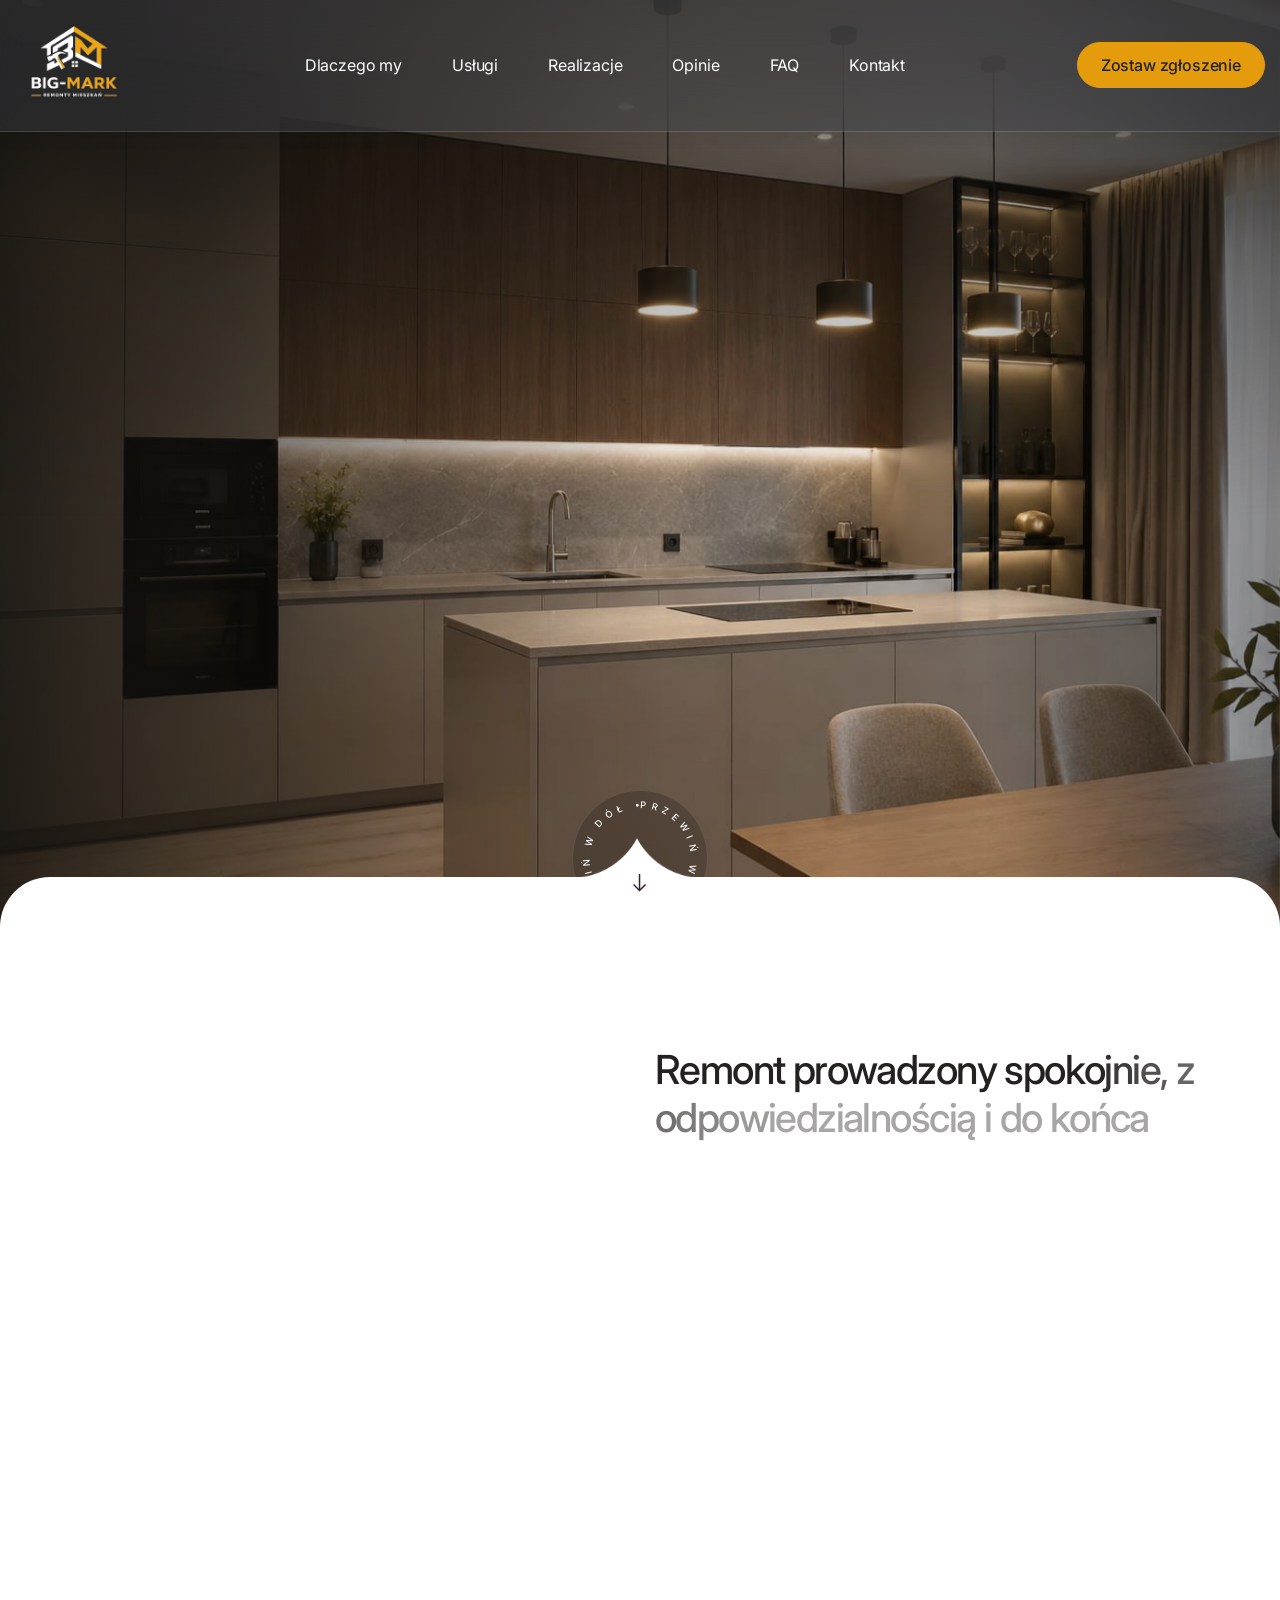
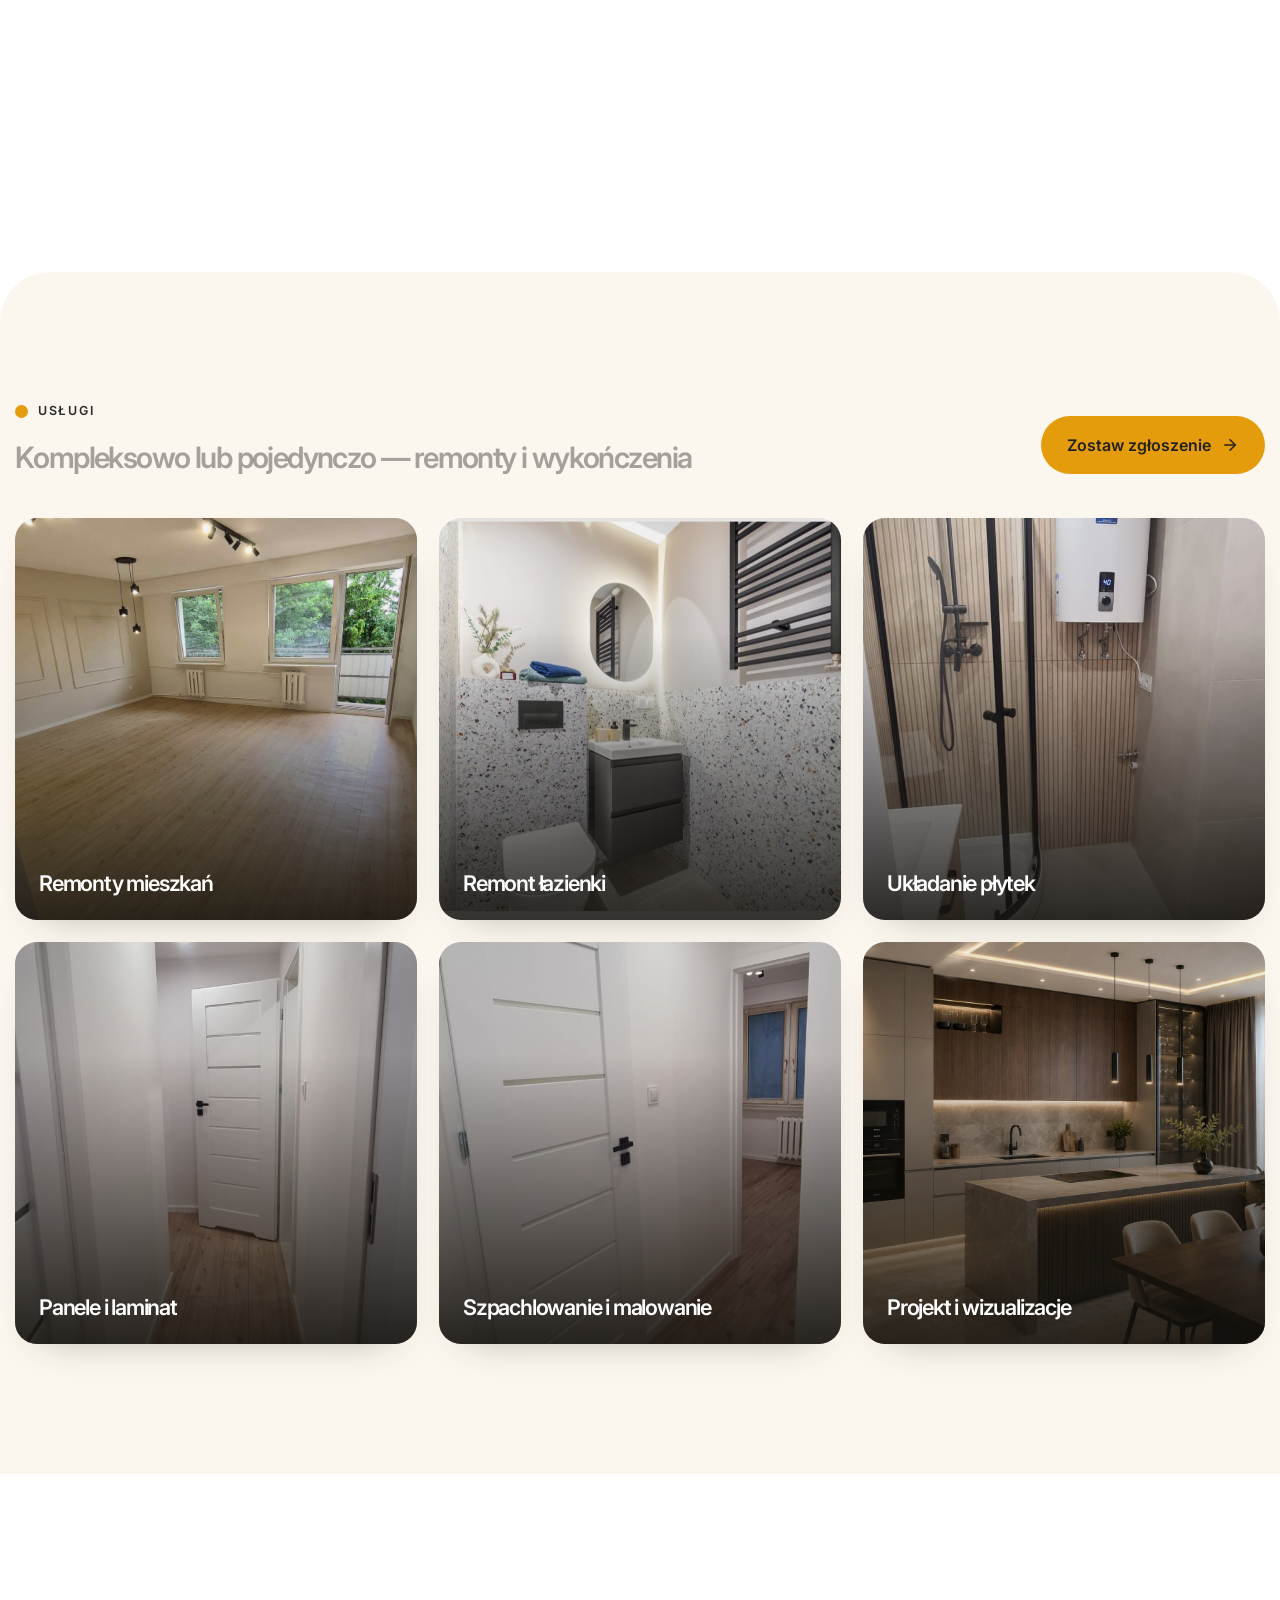
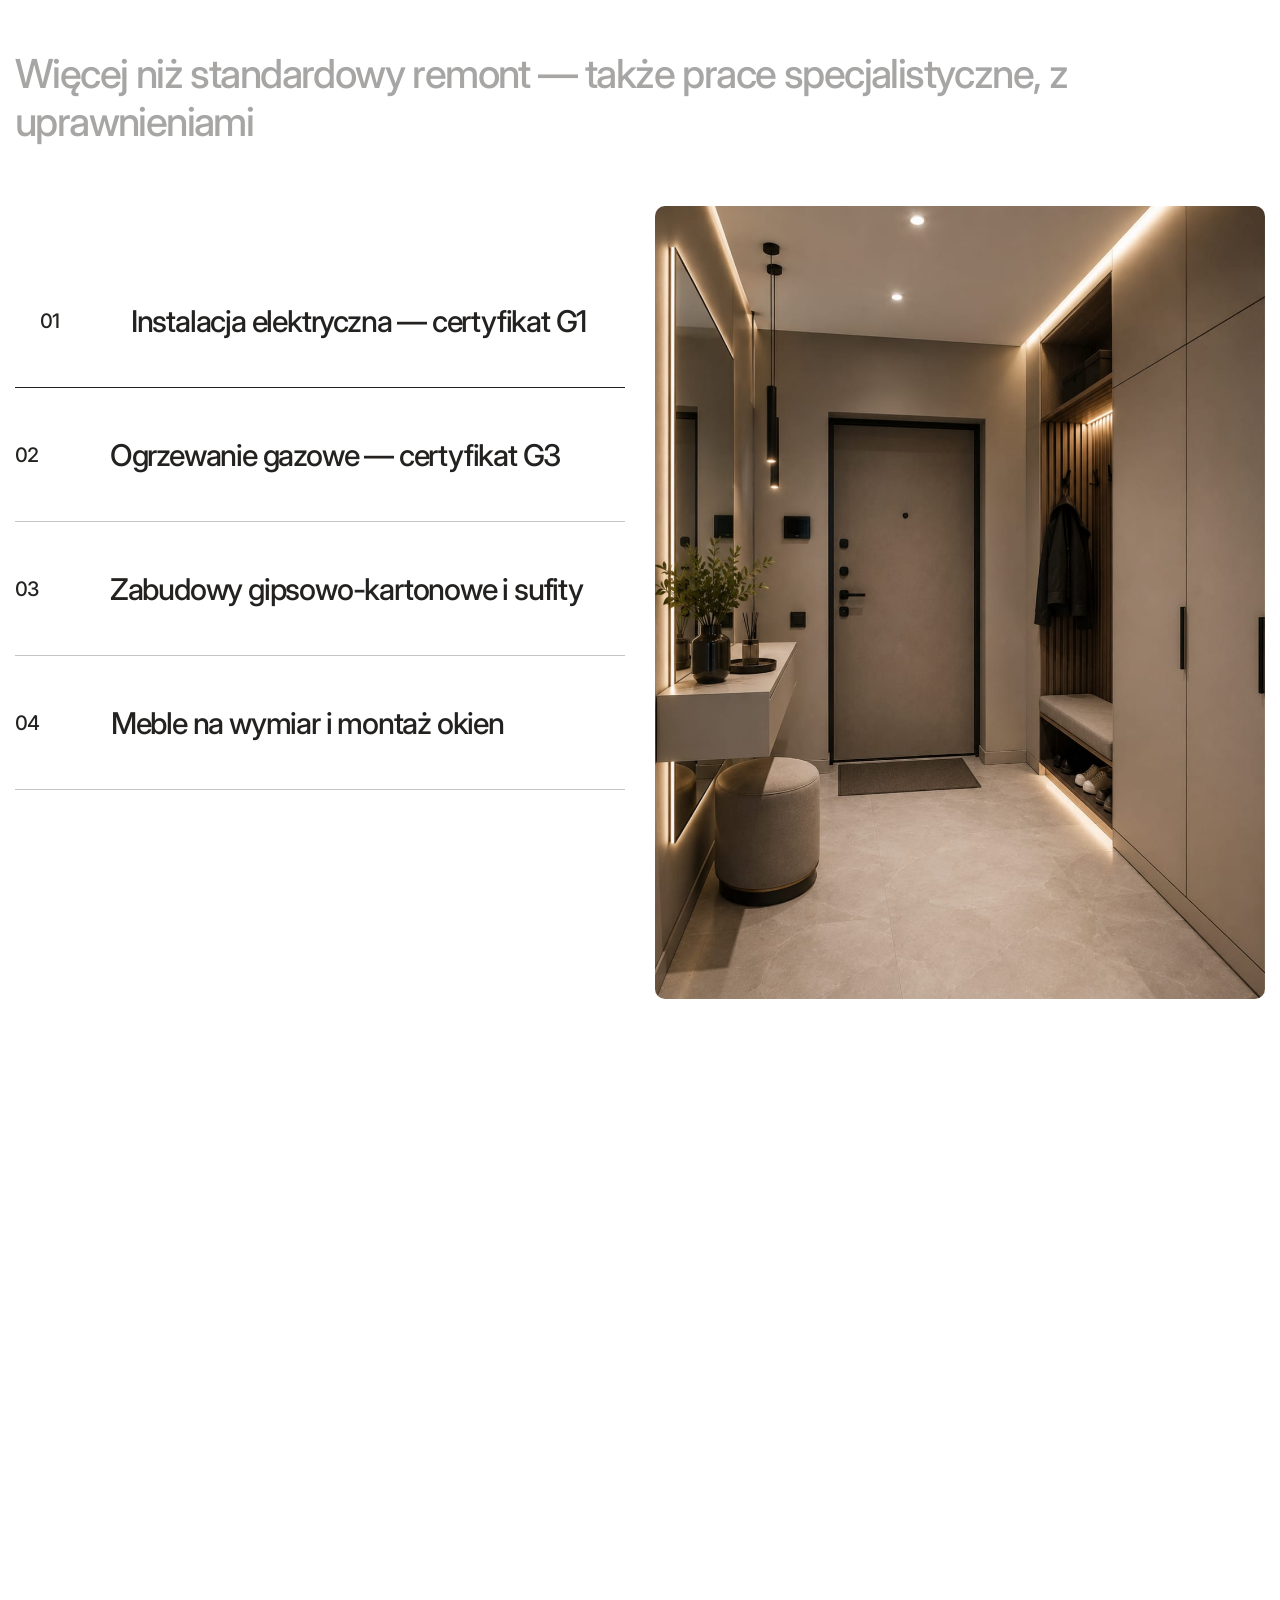
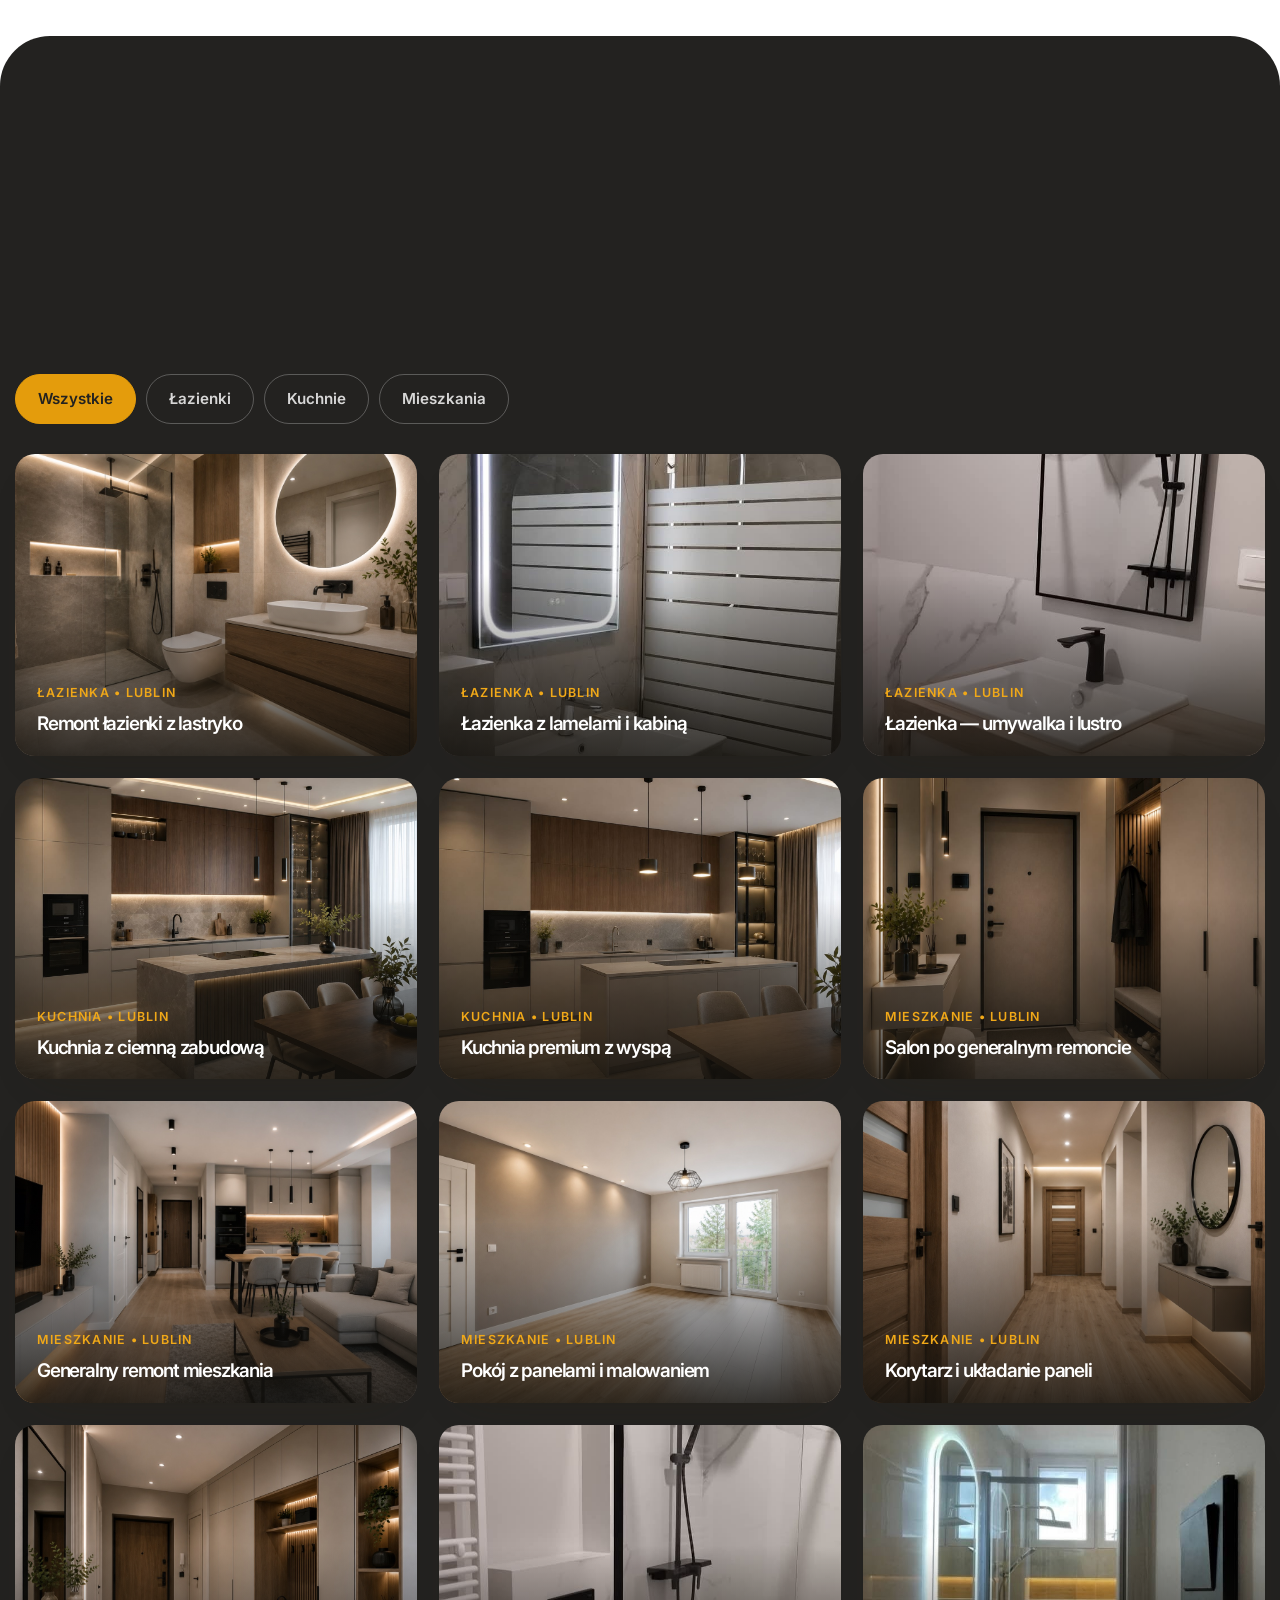
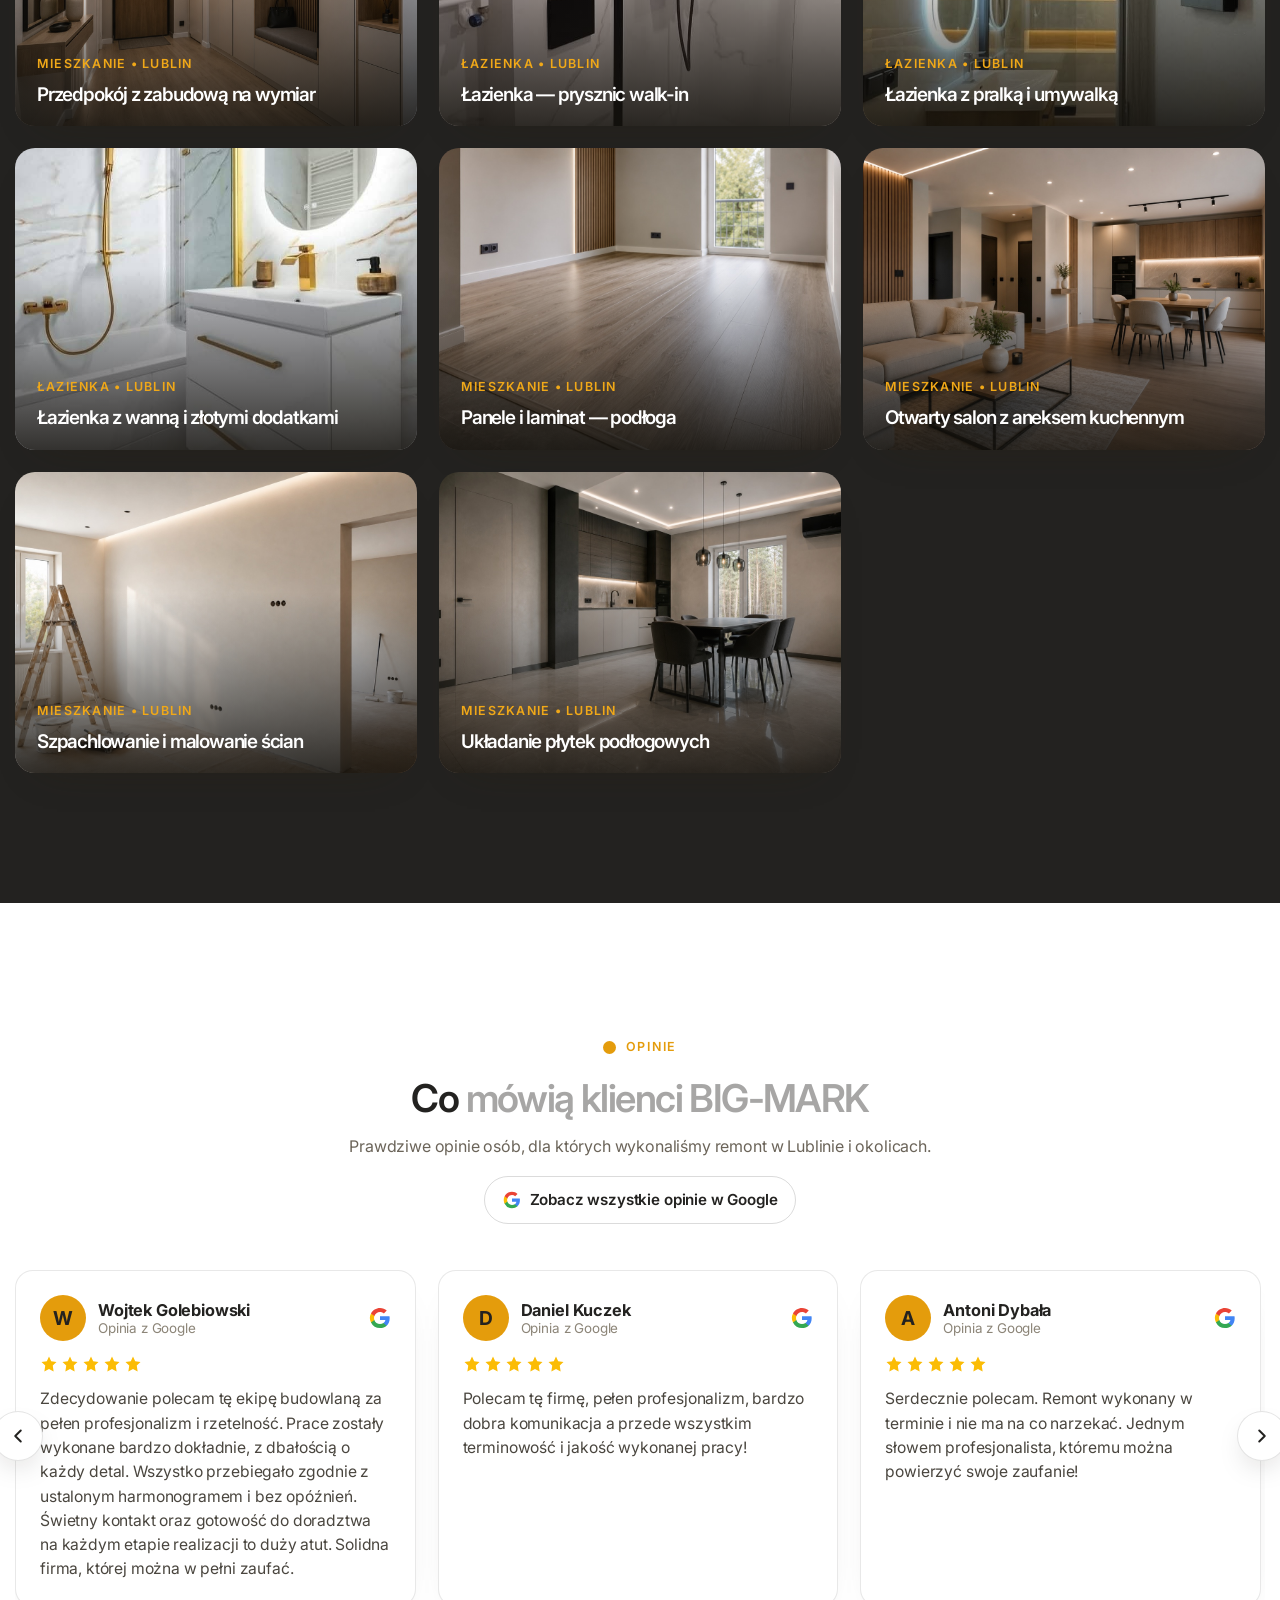
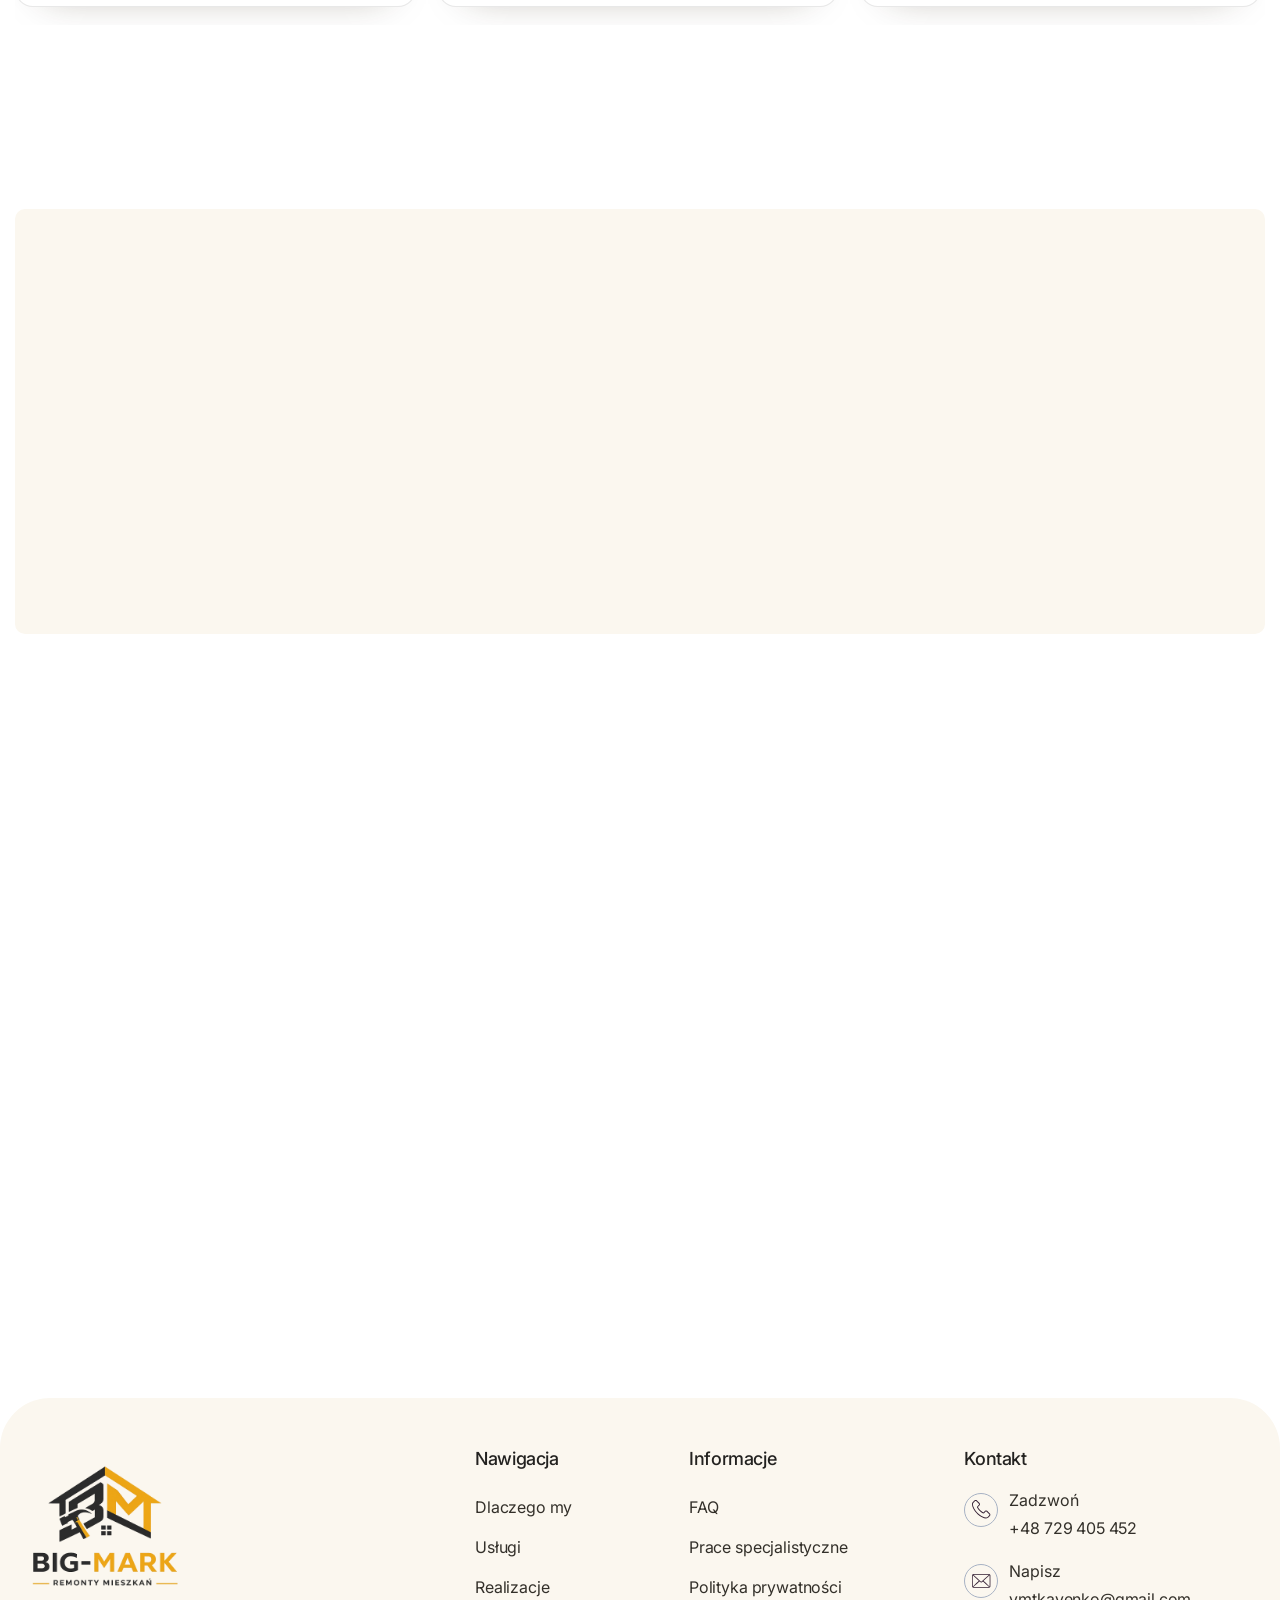
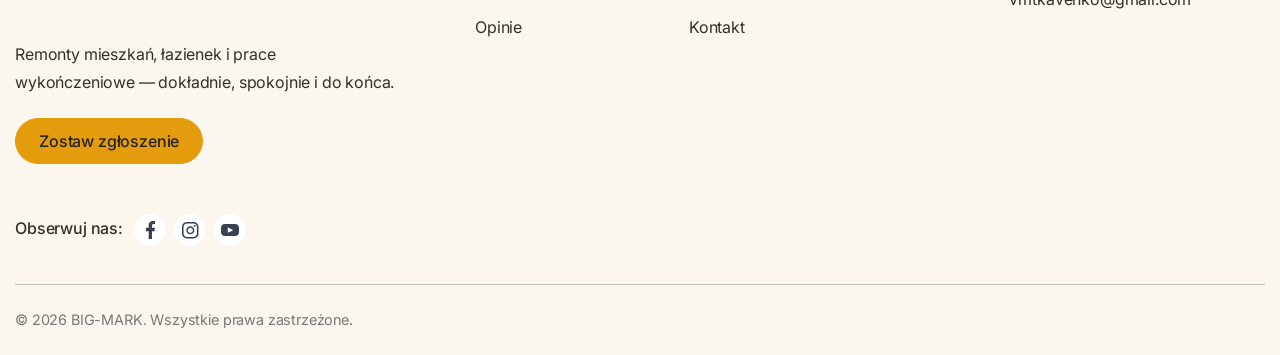
==== commit afe74226: "Footer: remove embedded Google Maps block Co-Authored-By: Claude Opus 4.8 (1M context) <noreply@anth" ====
--- a/index.html
+++ b/index.html
@@ -583,7 +583,7 @@
   }
 })();
 </script>
-<div class="w-layout-vflex rt-navbar-outer-wrapper-v1" data-wf--rt-navbar-v1--variant="base"><div class="rt-navbar-wrapper-v6"><div class="rt-navbar-v7 w-nav" data-animation="default" data-collapse="medium" data-duration="400" data-easing="ease" data-easing2="ease" data-w-id="4472bb61-51c2-9c34-4c08-1ca35840643a" role="banner"><div class="w-layout-blockcontainer rt-container w-container"><div class="w-layout-hflex rt-navbar-wrapper-v4"><a class="rt-brand-logo w-nav-brand" href="#top"><img alt="BIG-MARK" class="rt-site-logo bm-logo bm-logo-light" src="assets/big-mark_logo_white.png"/><img alt="BIG-MARK" class="rt-site-logo bm-logo bm-logo-dark" loading="eager" src="assets/big-mark_logo_transparent.png"/></a><nav class="rt-navbar-v1-menu-holder w-nav-menu" role="navigation"><div class="w-layout-vflex rt-nav-menu-holder-wrapper"><div class="w-layout-hflex rt-navbar-inner-menu-wrapper"><a class="rt-navigation-link-v1 w-inline-block" href="#dlaczego"><div>Dlaczego my</div></a><a class="rt-navigation-link-v1 w-inline-block" href="#uslugi"><div>Usługi</div></a><a class="rt-navigation-link-v1 w-inline-block" href="#realizacje"><div>Realizacje</div></a><a class="rt-navigation-link-v1 w-inline-block" href="#opinie"><div>Opinie</div></a><a class="rt-navigation-link-v1 w-inline-block" href="#faq"><div>FAQ</div></a><a class="rt-navigation-link-v1 w-inline-block" href="#kontakt"><div>Kontakt</div></a></div><div class="w-layout-vflex rt-nav-bottom-content"><div class="w-layout-hflex rt-nav-botton-wrapper"><div class="w-layout-vflex rt-flex-stretch rt-display-none-mobile"><a class="rt-button rt-border-radius-large rt-overflow-hidden w-inline-block" data-bm-popup="1" data-w-id="49d358eb-d6c4-264f-7e35-2a6452b92103" data-wf--rt-button-v1--variant="base" role="button" tabindex="0"><div class="rt-text-style-button rt-button-color-change rt-button-z-index">Zostaw zgłoszenie</div><div class="rt-button-overlap"></div></a></div><div class="w-layout-vflex rt-flex-stretch"><a class="rt-button rt-border-radius-large rt-overflow-hidden w-inline-block" data-bm-popup="1" data-w-id="49d358eb-d6c4-264f-7e35-2a6452b92103" data-wf--rt-button-v1--variant="base" role="button" tabindex="0"><div class="rt-text-style-button rt-button-color-change rt-button-z-index">Zostaw zgłoszenie</div><div class="rt-button-overlap"></div></a></div></div><div class="w-layout-vflex rt-nav-bottom-follow-content"><div class="rt-text-style-h5">Obserwuj nas</div><div class="w-layout-hflex rt-nav-social-icon-wrapper bm-nav-social"><a aria-label="Facebook" class="rt-social-media-icon-wrapper bm-nav-social-link w-inline-block" href="https://www.facebook.com/share/g/1EL1bzxpEm/" rel="noopener" target="_blank"><svg aria-hidden="true" fill="currentColor" viewbox="0 0 24 24"><path d="M22 12.06C22 6.5 17.52 2 12 2S2 6.5 2 12.06c0 5 3.66 9.15 8.44 9.94v-7.03H7.9v-2.9h2.54V9.85c0-2.51 1.49-3.9 3.78-3.9 1.09 0 2.24.2 2.24.2v2.46h-1.26c-1.24 0-1.63.77-1.63 1.56v1.87h2.78l-.44 2.9h-2.34V22C18.34 21.21 22 17.06 22 12.06z"></path></svg></a><a aria-label="WhatsApp" class="rt-social-media-icon-wrapper bm-nav-social-link bm-nav-social-wa w-inline-block" href="https://wa.me/48729405452" rel="noopener" target="_blank"><svg aria-hidden="true" fill="currentColor" viewbox="0 0 24 24"><path d="M.057 24l1.687-6.163a11.867 11.867 0 0 1-1.587-5.946C.16 5.335 5.495 0 12.05 0a11.817 11.817 0 0 1 8.413 3.488 11.824 11.824 0 0 1 3.48 8.414c-.003 6.557-5.338 11.892-11.893 11.892a11.9 11.9 0 0 1-5.688-1.448L.057 24zm6.597-3.807c1.676.995 3.276 1.591 5.392 1.592 5.448 0 9.886-4.434 9.889-9.885.002-5.462-4.415-9.89-9.881-9.892-5.452 0-9.887 4.434-9.889 9.884a9.86 9.86 0 0 0 1.51 5.26l-.999 3.648 3.737-.981zm11.387-5.464c-.074-.124-.272-.198-.57-.347-.297-.149-1.758-.868-2.031-.967-.272-.099-.47-.149-.669.149-.198.297-.768.967-.941 1.165-.173.198-.347.223-.644.074-.297-.149-1.255-.462-2.39-1.475-.883-.788-1.48-1.761-1.653-2.059-.173-.297-.018-.458.13-.606.134-.133.297-.347.446-.521.151-.172.2-.296.3-.495.099-.198.05-.372-.025-.521-.075-.148-.669-1.611-.916-2.206-.242-.579-.487-.501-.669-.51l-.57-.01c-.198 0-.52.074-.792.372s-1.04 1.016-1.04 2.479 1.065 2.876 1.213 3.074c.149.198 2.096 3.2 5.077 4.487.709.306 1.262.489 1.694.626.712.226 1.36.194 1.872.118.571-.085 1.758-.719 2.006-1.413.248-.694.248-1.289.173-1.413z"></path></svg></a></div></div><div class="w-layout-vflex rt-nav-contact-box"><a class="rt-text-color-slate-charcoal" href="tel:+48729405452">+48 729 405 452</a><a class="rt-text-color-slate-charcoal" href="mailto:vmtkavenko@gmail.com">vmtkavenko@gmail.com</a></div></div></div></nav><div class="rt-mobile-list-button w-nav-button"><div class="w-layout-vflex rt-nav-open-mobile-button"><div class="rt-mobile-list-line-one rt-background-color-white"></div><div class="rt-mobile-list-line-two rt-background-color-white"></div><div class="rt-mobile-list-line-three rt-background-color-white"></div></div></div><div class="rt-navbar-button-wraper"><a class="rt-button rt-border-radius-large rt-overflow-hidden w-inline-block" data-bm-popup="1" data-w-id="49d358eb-d6c4-264f-7e35-2a6452b92103" data-wf--rt-button-v1--variant="nav-button" role="button" tabindex="0"><div class="rt-text-style-button rt-button-color-change rt-button-z-index">Zostaw zgłoszenie</div><div class="rt-button-overlap"></div></a></div></div></div></div><div class="rt-navbar-box-shadow-v4"></div></div></div><div class="rt-hero-background rt-overflow-hidden"><section class="rt-hero-v1" id="top"><div class="w-layout-blockcontainer rt-container rt-full-height w-container"><div class="w-layout-hflex rt-hero-main-wrapper-v1"><div class="w-layout-vflex rt-hero-left-content-wrapper"><div class="w-layout-hflex rt-hero-top-subtext rt-tag-box-gap-h1" data-w-id="46199dd4-8f6e-6120-2106-3d01bb4c367d" style="opacity:0"><div class="rt-round rt-background-color-neon-lime rt-border-radius-full"></div><div class="rt-text-style-h6 rt-text-color-white rt-font-weight-regular bm-hero-eyebrow">Remonty i wykończenia • Lublin i okolice</div></div><div class="rt-h1-gap" data-w-id="d528b415-b9ef-6613-5dc8-d54111a2abca" style="opacity:0"><h1 class="rt-gap-off bm-hero-h1"><span class="bm-hl">Remonty mieszkań <br class="bm-br-m"/>w Lublinie</span><span class="bm-hl">bez niedokończonych prac</span></h1></div><p class="rt-gap-off rt-text-color-white rt-h1-paragraph-gap" data-w-id="46199dd4-8f6e-6120-2106-3d01bb4c3683" style="opacity:0">BIG-MARK wykonuje remonty, wykończenia i prace specjalistyczne — dokładnie, bez zbędnych problemów i bez ukrytych niespodzianek.</p><div class="w-layout-hflex rt-hero-button-wrapper" data-w-id="46199dd4-8f6e-6120-2106-3d01bb4c3685" style="opacity:0"><div><a class="rt-button rt-border-radius-large rt-overflow-hidden w-inline-block" data-bm-popup="1" data-w-id="49d358eb-d6c4-264f-7e35-2a6452b92103" data-wf--rt-button-v1--variant="base" role="button" tabindex="0"><div class="rt-text-style-button rt-button-color-change rt-button-z-index">Zostaw zgłoszenie</div><div class="rt-button-overlap"></div></a></div><div><a class="rt-button-v5 rt-border-radius-large rt-overflow-hidden w-inline-block" data-w-id="33d3f95f-b752-827c-3713-e5fb5d000c45" href="https://wa.me/48729405452" target="_blank"><div class="rt-text-style-button rt-button-color-change rt-button-z-index button-v2-2">Napisz na WhatsApp</div><div class="rt-button-overlap button-v2-3"></div></a></div></div></div><div class="w-layout-vflex rt-hero-right-content-wrapper rt-border-radius rt-top-margin" data-w-id="46199dd4-8f6e-6120-2106-3d01bb4c368d" style="opacity:0"><div class="rt-hero-background-video rt-border-radius rt-overflow-hidden bm-slideshow"><img alt="Łazienka z lastryko po remoncie — BIG-MARK Lublin" loading="lazy" src="assets/photos/gallery-01.jpeg"/><img alt="Łazienka z lamelami drewnianymi — BIG-MARK Lublin" loading="lazy" src="assets/photos/gallery-08.jpeg"/><img alt="Umywalka i okrągłe lustro — BIG-MARK Lublin" loading="lazy" src="assets/photos/gallery-09.jpeg"/><img alt="Kuchnia po remoncie — BIG-MARK Lublin" loading="lazy" src="assets/photos/gallery-02.jpeg"/><img alt="Kuchnia premium z wyspą — BIG-MARK Lublin" loading="lazy" src="assets/photos/gallery-06.jpeg"/></div><div class="rt-hero-video-description"><div class="rt-text-color-white">Zobacz, jak pracujemy — dokładnie i z dbałością o detale.</div></div></div></div></div></section><div class="rt-hero-background-image-wrapper-v1 rt-home-one-bg"><img alt="Nowoczesna kuchnia po remoncie — BIG-MARK Lublin" class="rt-hero-background-image-v1" src="assets/photos/gallery-06.jpeg"/></div><div class="rt-hero-v1-left-linear"></div><div class="rt-hero-v1-right-linear"></div><div class="rt-hero-v1-top-linear"></div></div><div class="bm-transition-wrap"><div class="bm-hero-transition"></div><button aria-label="Przewiń w dół" class="bm-sd-badge" data-bm-scrolldown="1"><svg aria-hidden="true" class="bm-sd-ring" viewbox="0 0 160 160"><defs><path d="M80,20 a60,60 0 1,1 -0.1,0" id="bmSdCircle"></path></defs><text><textpath href="#bmSdCircle" lengthadjust="spacing" textlength="377">PRZEWIŃ W DÓŁ • PRZEWIŃ W DÓŁ • </textpath></text></svg></button><img alt="" aria-hidden="true" class="bm-sd-mask" src="assets/Flampt%20Webflow%20Website%20Copier/images/69c502671e56351ee61de530_Mask%20group%201%20%281%29.svg"/><a aria-label="Przewiń w dół" class="bm-sd-arrow" data-bm-scrolldown="1" href="#dlaczego"><img alt="" src="assets/Flampt%20Webflow%20Website%20Copier/images/69a7ad05845cad119b1ae8f2_down%20arrow%20%281%29.svg"/></a></div><section class="rt-about-us rt-overflow-hidden" id="dlaczego"><div class="w-layout-blockcontainer rt-container w-container"><div class="w-layout-hflex rt-about-us-main-wrapper"><div class="w-layout-hflex rt-about-us-left rt-position-relative"><div class="rt-about-us-image-wrapper rt-mask-v5" image-appear=""><img alt="Nowoczesna kuchnia po remoncie — BIG-MARK" data-w-id="b1d916e9-307f-fec2-c469-e258b1861539" loading="lazy" src="assets/photos/gallery-02.jpeg" style="opacity:0"/></div><div class="w-layout-vflex rt-about-us-left-overlap-box rt-background-mist-white" data-w-id="82e91d49-d081-037f-cced-1c5bdb5002f5" image-appear="" style="opacity:0"><div class="w-layout-hflex rt-overlap-top"><div class="rt-font-size-48">100%</div></div><div class="rt-overlap-bottom">Prac doprowadzonych do końca</div></div></div><div class="w-layout-vflex rt-about-us-right"><div appear="" class="w-layout-hflex rt-hero-top-subtext rt-tag-box-gap-h2" data-w-id="670ce045-885d-50aa-cebe-e1599a519c7c" style="opacity:0"><div class="rt-round rt-background-color-neon-lime rt-border-radius-full"></div><div class="rt-text-style-h6 rt-font-weight-regular">Dlaczego nam ufają</div></div><h2 appear="" class="rt-gap-off rt-h2-gap" scroll-text="1">Remont prowadzony spokojnie, z odpowiedzialnością i do końca</h2><div class="rt-abouts-us-right-description" data-w-id="0eca5895-a6cd-29c6-3cff-ce1d6221ff79" style="opacity:0"><p appear="" class="rt-gap-off rt-h2-paragraph-gap">Bierzemy na siebie całość prac — także te trudniejsze, przy których inni wykonawcy rezygnują. Bez chaosu, bez znikania i bez zostawiania rzeczy „na później”.</p></div><div appear="" class="rt-right-middle-content-wrapper" data-w-id="af1b310f-3a41-c747-d9c9-73f2ca399ea0" style="opacity:0"><div class="w-layout-hflex rt-right-middle-content-inner"><div class="w-layout-vflex rt-about-middle-content-icon-warpper rt-border-radius-full"><div class="w-layout-vflex rt-about-us-icon-wrapper"><img alt="Helmet line icon dark" loading="lazy" src="assets/Flampt%20Webflow%20Website%20Copier/images/69f310683aaf6e2f463ed65b_Vector%2868%29.svg"/></div></div><div class="w-layout-vflex rt-right-middle-content-text-wrapper"><div class="rt-text-style-h5 rt-h5-bottom-gap-v2">Dokładne wykończenie i dbałość o detal</div><div>Kompleksowe prace remontowe i wykończeniowe w mieszkaniach — od przygotowania powierzchni po finalne wykończenie.</div></div></div></div><div appear="" class="rt-right-middle-content-wrapper rt-top-border-off rt-bottom-gap" data-w-id="b966aca3-4f79-3cdc-5e8e-a55e8ea9abc5" style="opacity:0"><div class="w-layout-hflex rt-right-middle-content-inner"><div class="w-layout-vflex rt-about-middle-content-icon-warpper rt-border-radius-full"><div class="w-layout-vflex rt-about-us-icon-wrapper"><img alt="Headphone line icon dark" loading="lazy" src="assets/Flampt%20Webflow%20Website%20Copier/images/69f31068886983ec7158da32_Vector%2869%29.svg"/></div></div><div class="w-layout-vflex rt-right-middle-content-text-wrapper"><div class="rt-text-style-h5 rt-h5-bottom-gap-v2">Łatwa, spokojna komunikacja na każdym etapie</div><div>Jasne ustalenia i spokojny kontakt na każdym etapie prac.</div></div></div></div><div appear="" class="bm-about-cta" data-w-id="48bfd375-5d69-322b-b588-12baee5cee06" style="opacity:0"><a class="rt-button rt-border-radius-large rt-overflow-hidden w-inline-block bm-about-btn" data-bm-popup="1" data-w-id="49d358eb-d6c4-264f-7e35-2a6452b92103" data-wf--rt-button-v1--variant="base" role="button" tabindex="0"><div class="rt-text-style-button rt-button-color-change rt-button-z-index">Zostaw zgłoszenie</div><div class="rt-button-overlap"></div></a></div></div></div></div></section><section class="rt-services rt-background-mist-white rt-border-radius-top-right-left" id="uslugi"><div class="w-layout-blockcontainer rt-container w-container"><div class="w-layout-vflex rt-service-main-wrapper"><div class="bm-uslugi-head"><div class="bm-uslugi-head-left"><div class="bm-eyebrow">Usługi</div><h2 class="bm-uslugi-title" scroll-text="1">Kompleksowo lub pojedynczo — remonty i wykończenia</h2></div><button class="bm-uslugi-cta" data-bm-popup="1" type="button">Zostaw zgłoszenie <svg fill="none" stroke="currentColor" stroke-linecap="round" stroke-linejoin="round" stroke-width="2" viewbox="0 0 24 24"><line x1="5" x2="19" y1="12" y2="12"></line><polyline points="12 5 19 12 12 19"></polyline></svg></button></div><div class="bm-uslugi-grid"><article aria-label="Remonty mieszkań — zostaw zgłoszenie" class="bm-svc-card" data-bm-popup="1" role="button" tabindex="0"><div class="bm-svc-img"><img alt="Remonty mieszkań — BIG-MARK Lublin" loading="lazy" src="assets/photos/gallery-04.jpeg"/></div><span class="bm-svc-arrow"><svg fill="none" stroke="currentColor" stroke-linecap="round" stroke-linejoin="round" stroke-width="2" viewbox="0 0 24 24"><line x1="7" x2="17" y1="17" y2="7"></line><polyline points="7 7 17 7 17 17"></polyline></svg></span><div class="bm-svc-body"><h3>Remonty mieszkań</h3><p>Kompleksowe prace remontowe i wykończeniowe — od przygotowania powierzchni po finalne wykończenie.</p></div></article><article aria-label="Remont łazienki — zostaw zgłoszenie" class="bm-svc-card" data-bm-popup="1" role="button" tabindex="0"><div class="bm-svc-img"><img alt="Remont łazienki — BIG-MARK Lublin" loading="lazy" src="assets/photos/gallery-01.jpeg"/></div><span class="bm-svc-arrow"><svg fill="none" stroke="currentColor" stroke-linecap="round" stroke-linejoin="round" stroke-width="2" viewbox="0 0 24 24"><line x1="7" x2="17" y1="17" y2="7"></line><polyline points="7 7 17 7 17 17"></polyline></svg></span><div class="bm-svc-body"><h3>Remont łazienki</h3><p>Płytki, instalacje, zabudowy, montaż elementów i dopracowane detale.</p></div></article><article aria-label="Układanie płytek — zostaw zgłoszenie" class="bm-svc-card" data-bm-popup="1" role="button" tabindex="0"><div class="bm-svc-img"><img alt="Układanie płytek — BIG-MARK Lublin" loading="lazy" src="assets/photos/gallery-08.jpeg"/></div><span class="bm-svc-arrow"><svg fill="none" stroke="currentColor" stroke-linecap="round" stroke-linejoin="round" stroke-width="2" viewbox="0 0 24 24"><line x1="7" x2="17" y1="17" y2="7"></line><polyline points="7 7 17 7 17 17"></polyline></svg></span><div class="bm-svc-body"><h3>Układanie płytek</h3><p>Precyzyjnie w łazienkach, kuchniach, korytarzach i innych pomieszczeniach.</p></div></article><article aria-label="Panele i laminat — zostaw zgłoszenie" class="bm-svc-card" data-bm-popup="1" role="button" tabindex="0"><div class="bm-svc-img"><img alt="Panele i laminat — BIG-MARK Lublin" loading="lazy" src="assets/photos/gallery-07.jpeg"/></div><span class="bm-svc-arrow"><svg fill="none" stroke="currentColor" stroke-linecap="round" stroke-linejoin="round" stroke-width="2" viewbox="0 0 24 24"><line x1="7" x2="17" y1="17" y2="7"></line><polyline points="7 7 17 7 17 17"></polyline></svg></span><div class="bm-svc-body"><h3>Panele i laminat</h3><p>Montaż paneli i laminatu z dbałością o równe wykończenia, listwy i detale.</p></div></article><article aria-label="Szpachlowanie i malowanie — zostaw zgłoszenie" class="bm-svc-card" data-bm-popup="1" role="button" tabindex="0"><div class="bm-svc-img"><img alt="Szpachlowanie i malowanie — BIG-MARK Lublin" loading="lazy" src="assets/photos/gallery-10.jpeg"/></div><span class="bm-svc-arrow"><svg fill="none" stroke="currentColor" stroke-linecap="round" stroke-linejoin="round" stroke-width="2" viewbox="0 0 24 24"><line x1="7" x2="17" y1="17" y2="7"></line><polyline points="7 7 17 7 17 17"></polyline></svg></span><div class="bm-svc-body"><h3>Szpachlowanie i malowanie</h3><p>Gładzie, przygotowanie ścian oraz malowanie wnętrz.</p></div></article><article aria-label="Projekt i wizualizacje — zostaw zgłoszenie" class="bm-svc-card" data-bm-popup="1" role="button" tabindex="0"><div class="bm-svc-img"><img alt="Projekt i wizualizacje — BIG-MARK Lublin" loading="lazy" src="assets/photos/gallery-02.jpeg"/></div><span class="bm-svc-arrow"><svg fill="none" stroke="currentColor" stroke-linecap="round" stroke-linejoin="round" stroke-width="2" viewbox="0 0 24 24"><line x1="7" x2="17" y1="17" y2="7"></line><polyline points="7 7 17 7 17 17"></polyline></svg></span><div class="bm-svc-body"><h3>Projekt i wizualizacje</h3><p>Pomoc w zaplanowaniu układu, stylu i rozwiązań przed rozpoczęciem prac.</p></div></article></div></div></div></section><section class="rt-why-choose" id="specjalistyczne"><div class="w-layout-blockcontainer rt-container w-container"><div class="w-layout-vflex rt-why-choose-main"><div class="w-layout-vflex rt-why-choose-top-content rt-top-content-gap rt-mobile-gap-decrease"><div appear="" class="w-layout-hflex rt-hero-top-subtext rt-tag-box-gap-h2" data-w-id="a8691b0c-3cec-4d31-46d0-8b69a510239f" style="opacity:0"><div class="rt-round rt-background-color-neon-lime rt-border-radius-full"></div><div class="rt-text-style-h6 rt-font-weight-regular">Prace specjalistyczne</div></div><div class="rt-position-relative rt-overflow-hidden" data-w-id="f36ed0fa-dd9e-6621-3b06-a00a15ac6719"><h2 class="rt-gap-off" scroll-text="1">Więcej niż standardowy remont — także prace specjalistyczne, z uprawnieniami</h2><div class="rt-absolute-strech"><div class="rt-text-overlay rt-1"></div><div class="rt-text-overlay rt-2"></div></div></div></div><div class="w-layout-hflex rt-why-choose-bottom"><div class="w-layout-vflex rt-why-choose-bottom-left"><div class="w-layout-vflex rt-why-choose-left-top-item"><div appear="" class="w-layout-hflex rt-why-choose-left-top-item-one rt-position-relative rt-1" data-w-id="d987b796-4e3c-95ce-17ea-2e97b0004084"><div class="w-layout-hflex rt-why-choose-left-text rt-1" style="-webkit-transform:translate3d(1.5625rem, 0, 0) scale3d(1, 1, 1) rotateX(0) rotateY(0) rotateZ(0) skew(0, 0);-moz-transform:translate3d(1.5625rem, 0, 0) scale3d(1, 1, 1) rotateX(0) rotateY(0) rotateZ(0) skew(0, 0);-ms-transform:translate3d(1.5625rem, 0, 0) scale3d(1, 1, 1) rotateX(0) rotateY(0) rotateZ(0) skew(0, 0);transform:translate3d(1.5625rem, 0, 0) scale3d(1, 1, 1) rotateX(0) rotateY(0) rotateZ(0) skew(0, 0)"><div class="rt-text-style-h5">01</div><div class="rt-text-style-h3">Instalacja elektryczna — certyfikat G1</div></div><div class="rt-why-choose-border-line"><div class="rt-why-choose-us-absolute-inner-line rt-1" style="width:100%"></div></div></div><div appear="" class="w-layout-hflex rt-why-choose-left-top-item-one rt-position-relative rt-2" data-w-id="a79ee779-dfd3-c0bd-cb0e-5d563af702cc"><div class="w-layout-hflex rt-why-choose-left-text rt-2" style="-webkit-transform:translate3d(0rem, 0, 0) scale3d(1, 1, 1) rotateX(0) rotateY(0) rotateZ(0) skew(0, 0);-moz-transform:translate3d(0rem, 0, 0) scale3d(1, 1, 1) rotateX(0) rotateY(0) rotateZ(0) skew(0, 0);-ms-transform:translate3d(0rem, 0, 0) scale3d(1, 1, 1) rotateX(0) rotateY(0) rotateZ(0) skew(0, 0);transform:translate3d(0rem, 0, 0) scale3d(1, 1, 1) rotateX(0) rotateY(0) rotateZ(0) skew(0, 0)"><div class="rt-text-style-h5">02</div><div class="rt-text-style-h3">Ogrzewanie gazowe — certyfikat G3</div></div><div class="rt-why-choose-border-line"><div class="rt-why-choose-us-absolute-inner-line rt-2" style="width:0%"></div></div></div><div appear="" class="w-layout-hflex rt-why-choose-left-top-item-one rt-position-relative rt-3" data-w-id="a323b06a-7a44-5f6c-6f6e-33900b9b27a6"><div class="w-layout-hflex rt-why-choose-left-text rt-3" style="-webkit-transform:translate3d(0rem, 0, 0) scale3d(1, 1, 1) rotateX(0) rotateY(0) rotateZ(0) skew(0, 0);-moz-transform:translate3d(0rem, 0, 0) scale3d(1, 1, 1) rotateX(0) rotateY(0) rotateZ(0) skew(0, 0);-ms-transform:translate3d(0rem, 0, 0) scale3d(1, 1, 1) rotateX(0) rotateY(0) rotateZ(0) skew(0, 0);transform:translate3d(0rem, 0, 0) scale3d(1, 1, 1) rotateX(0) rotateY(0) rotateZ(0) skew(0, 0)"><div class="rt-text-style-h5">03</div><div class="rt-text-style-h3">Zabudowy gipsowo-kartonowe i sufity</div></div><div class="rt-why-choose-border-line"><div class="rt-why-choose-us-absolute-inner-line rt-3" style="width:0%"></div></div></div><div appear="" class="w-layout-hflex rt-why-choose-left-top-item-one rt-position-relative rt-4" data-w-id="da8d9224-8238-0305-0097-164258784327"><div class="w-layout-hflex rt-why-choose-left-text rt-4" style="-webkit-transform:translate3d(0rem, 0, 0) scale3d(1, 1, 1) rotateX(0) rotateY(0) rotateZ(0) skew(0, 0);-moz-transform:translate3d(0rem, 0, 0) scale3d(1, 1, 1) rotateX(0) rotateY(0) rotateZ(0) skew(0, 0);-ms-transform:translate3d(0rem, 0, 0) scale3d(1, 1, 1) rotateX(0) rotateY(0) rotateZ(0) skew(0, 0);transform:translate3d(0rem, 0, 0) scale3d(1, 1, 1) rotateX(0) rotateY(0) rotateZ(0) skew(0, 0)"><div class="rt-text-style-h5">04</div><div class="rt-text-style-h3">Meble na wymiar i montaż okien</div></div><div class="rt-why-choose-border-line"><div class="rt-why-choose-us-absolute-inner-line rt-4" style="width:0%"></div></div></div></div><div class="w-layout-hflex rt-why-choose-left-bottom-item" image-appear=""><div class="rt-why-choose-us-left-bottom-image-wrapper rt-border-radius rt-overflow-hidden"><img alt="Realizacja BIG-MARK — wykończenie wnętrza" data-w-id="b2184693-ddf4-0468-d5c8-ec982ae9fe41" loading="lazy" src="assets/photos/gallery-06.jpeg" style="opacity:0"/></div><div class="rt-why-choose-us-botoom-left-text-wrapper" data-w-id="656a5f47-1efc-24f4-bf4d-fed133ccfa19" style="opacity:0">Także instalacja wodna, <span class="rt-text-color-deep-plum rt-font-weight-medium">kostka brukowa</span> i ściany dekoracyjne</div></div></div><div class="rt-why-choose-bottom-right rt-overflow-hidden rt-border-radius"><div class="rt-image-mask-wrapper rt-mask-v2" image-appear=""><img alt="Realizacja BIG-MARK — wykończenie wnętrza" class="rt-why-choose-image-one" data-w-id="ab598e51-93f4-05fd-c8c2-217be912c2ae" loading="lazy" src="assets/photos/gallery-03.jpeg" style="opacity:1;-webkit-transform:translate3d(0, 0, 0) scale3d(1, 1, 1) rotateX(0) rotateY(0) rotateZ(0) skew(0, 0);-moz-transform:translate3d(0, 0, 0) scale3d(1, 1, 1) rotateX(0) rotateY(0) rotateZ(0) skew(0, 0);-ms-transform:translate3d(0, 0, 0) scale3d(1, 1, 1) rotateX(0) rotateY(0) rotateZ(0) skew(0, 0);transform:translate3d(0, 0, 0) scale3d(1, 1, 1) rotateX(0) rotateY(0) rotateZ(0) skew(0, 0)" width="750"/><img alt="Realizacja BIG-MARK — wykończenie wnętrza" class="rt-why-choose-image-two" loading="lazy" src="assets/photos/gallery-05.jpeg" style="-webkit-transform:translate3d(0, 0, 0) scale3d(1.1, 1.1, 1) rotateX(0) rotateY(0) rotateZ(0) skew(0, 0);-moz-transform:translate3d(0, 0, 0) scale3d(1.1, 1.1, 1) rotateX(0) rotateY(0) rotateZ(0) skew(0, 0);-ms-transform:translate3d(0, 0, 0) scale3d(1.1, 1.1, 1) rotateX(0) rotateY(0) rotateZ(0) skew(0, 0);transform:translate3d(0, 0, 0) scale3d(1.1, 1.1, 1) rotateX(0) rotateY(0) rotateZ(0) skew(0, 0);opacity:0" width="750"/><img alt="Realizacja BIG-MARK — wykończenie wnętrza" class="rt-why-choose-image-three" loading="lazy" src="assets/photos/gallery-08.jpeg" style="-webkit-transform:translate3d(0, 0, 0) scale3d(1.1, 1.1, 1) rotateX(0) rotateY(0) rotateZ(0) skew(0, 0);-moz-transform:translate3d(0, 0, 0) scale3d(1.1, 1.1, 1) rotateX(0) rotateY(0) rotateZ(0) skew(0, 0);-ms-transform:translate3d(0, 0, 0) scale3d(1.1, 1.1, 1) rotateX(0) rotateY(0) rotateZ(0) skew(0, 0);transform:translate3d(0, 0, 0) scale3d(1.1, 1.1, 1) rotateX(0) rotateY(0) rotateZ(0) skew(0, 0);opacity:0" width="750"/><img alt="Realizacja BIG-MARK — wykończenie wnętrza" class="rt-why-choose-image-four" loading="lazy" src="assets/photos/gallery-09.jpeg" style="-webkit-transform:translate3d(0, 0, 0) scale3d(1.1, 1.1, 1) rotateX(0) rotateY(0) rotateZ(0) skew(0, 0);-moz-transform:translate3d(0, 0, 0) scale3d(1.1, 1.1, 1) rotateX(0) rotateY(0) rotateZ(0) skew(0, 0);-ms-transform:translate3d(0, 0, 0) scale3d(1.1, 1.1, 1) rotateX(0) rotateY(0) rotateZ(0) skew(0, 0);transform:translate3d(0, 0, 0) scale3d(1.1, 1.1, 1) rotateX(0) rotateY(0) rotateZ(0) skew(0, 0);opacity:0" width="750"/></div></div></div></div></div></section><div class="rt-counter-section-wrapper rt-position-relative" id="roofing-expert"><section class="rt-counter rt-border-radius-top-right-left rt-position-relative" id="liczby"><div class="w-layout-blockcontainer rt-container w-container"><div class="w-layout-vflex rt-counter-main"><div class="w-layout-hflex rt-counter-top-wrapper rt-section-content-middle-gap"><div appear="" class="w-layout-hflex rt-hero-top-subtext" data-w-id="c5496ae3-5ae3-ea95-cdfa-28b5be2ca989" style="opacity:0"><div class="rt-round rt-background-color-neon-lime rt-border-radius-full"></div><div class="rt-text-style-h6 rt-font-weight-regular">Liczby i fakty</div></div><div class="w-layout-vflex rt-counter-right-top"><div class="rt-position-relative rt-overflow-hidden" data-w-id="6e03475d-8e17-0018-0d29-965d4226c206"><h2 class="rt-gap-off" data-w-id="227818aa-1060-5d26-4a97-5514d441ff7d" scroll-text="1" style="opacity:0">Konkrety zamiast obietnic — remonty prowadzone spokojnie, dokładnie i do końca.</h2></div></div></div><div class="w-layout-hflex rt-counter-bottom-wrapper"><div class="w-layout-vflex rt-counter-card-wrapper rt-border-radius" data-w-id="f7a0e488-eff7-25a5-c64c-8211a9545b4e" style="opacity:0"><div class="w-layout-hflex rt-counter-box" data-w-id="f7a0e488-eff7-25a5-c64c-8211a9545b4f"><div class="w-layout-vflex rt-counter-train-wrap rt-projects-counter"><div class="w-layout-vflex rt-counter-train" style="-webkit-transform:translate3d(0, 0%, 0) scale3d(1, 1, 1) rotateX(0) rotateY(0) rotateZ(0) skew(0, 0);-moz-transform:translate3d(0, 0%, 0) scale3d(1, 1, 1) rotateX(0) rotateY(0) rotateZ(0) skew(0, 0);-ms-transform:translate3d(0, 0%, 0) scale3d(1, 1, 1) rotateX(0) rotateY(0) rotateZ(0) skew(0, 0);transform:translate3d(0, 0%, 0) scale3d(1, 1, 1) rotateX(0) rotateY(0) rotateZ(0) skew(0, 0)"><div class="rt-counter-text">1</div><div class="rt-counter-text">2</div><div class="rt-counter-text">3</div><div class="rt-counter-text">4</div><div class="rt-counter-text">5</div><div class="rt-counter-text">6</div><div class="rt-counter-text">7</div><div class="rt-counter-text">8</div><div class="rt-counter-text">9</div><div class="rt-counter-text">0</div></div><div class="w-layout-vflex rt-counter-train" style="-webkit-transform:translate3d(0, 0%, 0) scale3d(1, 1, 1) rotateX(0) rotateY(0) rotateZ(0) skew(0, 0);-moz-transform:translate3d(0, 0%, 0) scale3d(1, 1, 1) rotateX(0) rotateY(0) rotateZ(0) skew(0, 0);-ms-transform:translate3d(0, 0%, 0) scale3d(1, 1, 1) rotateX(0) rotateY(0) rotateZ(0) skew(0, 0);transform:translate3d(0, 0%, 0) scale3d(1, 1, 1) rotateX(0) rotateY(0) rotateZ(0) skew(0, 0)"><div class="rt-counter-text">1</div><div class="rt-counter-text">2</div><div class="rt-counter-text">3</div><div class="rt-counter-text">4</div><div class="rt-counter-text">5</div><div class="rt-counter-text">6</div><div class="rt-counter-text">7</div><div class="rt-counter-text">8</div><div class="rt-counter-text">9</div><div class="rt-counter-text">0</div></div></div><div class="w-layout-vflex rt-counter-train-wrap"><div class="w-layout-vflex rt-counter-train" style="-webkit-transform:translate3d(0, 0%, 0) scale3d(1, 1, 1) rotateX(0) rotateY(0) rotateZ(0) skew(0, 0);-moz-transform:translate3d(0, 0%, 0) scale3d(1, 1, 1) rotateX(0) rotateY(0) rotateZ(0) skew(0, 0);-ms-transform:translate3d(0, 0%, 0) scale3d(1, 1, 1) rotateX(0) rotateY(0) rotateZ(0) skew(0, 0);transform:translate3d(0, 0%, 0) scale3d(1, 1, 1) rotateX(0) rotateY(0) rotateZ(0) skew(0, 0)"><div class="rt-counter-text">0</div><div class="rt-counter-text">1</div><div class="rt-counter-text">2</div><div class="rt-counter-text">5</div><div class="rt-counter-text">3</div></div><div class="w-layout-vflex rt-counter-train" style="-webkit-transform:translate3d(0, 0%, 0) scale3d(1, 1, 1) rotateX(0) rotateY(0) rotateZ(0) skew(0, 0);-moz-transform:translate3d(0, 0%, 0) scale3d(1, 1, 1) rotateX(0) rotateY(0) rotateZ(0) skew(0, 0);-ms-transform:translate3d(0, 0%, 0) scale3d(1, 1, 1) rotateX(0) rotateY(0) rotateZ(0) skew(0, 0);transform:translate3d(0, 0%, 0) scale3d(1, 1, 1) rotateX(0) rotateY(0) rotateZ(0) skew(0, 0)"><div class="rt-counter-text">4</div><div class="rt-counter-text">3</div><div class="rt-counter-text">2</div><div class="rt-counter-text">1</div><div class="rt-counter-text">0</div></div></div><div class="w-layout-vflex rt-counter-train-wrap"><div class="w-layout-vflex rt-counter-train" style="-webkit-transform:translate3d(0, 0%, 0) scale3d(1, 1, 1) rotateX(0) rotateY(0) rotateZ(0) skew(0, 0);-moz-transform:translate3d(0, 0%, 0) scale3d(1, 1, 1) rotateX(0) rotateY(0) rotateZ(0) skew(0, 0);-ms-transform:translate3d(0, 0%, 0) scale3d(1, 1, 1) rotateX(0) rotateY(0) rotateZ(0) skew(0, 0);transform:translate3d(0, 0%, 0) scale3d(1, 1, 1) rotateX(0) rotateY(0) rotateZ(0) skew(0, 0)"><div class="rt-counter-text">0</div><div class="rt-counter-text">1</div><div class="rt-counter-text">2</div><div class="rt-counter-text">8</div><div class="rt-counter-text">9</div></div><div class="w-layout-vflex rt-counter-train" style="-webkit-transform:translate3d(0, 0%, 0) scale3d(1, 1, 1) rotateX(0) rotateY(0) rotateZ(0) skew(0, 0);-moz-transform:translate3d(0, 0%, 0) scale3d(1, 1, 1) rotateX(0) rotateY(0) rotateZ(0) skew(0, 0);-ms-transform:translate3d(0, 0%, 0) scale3d(1, 1, 1) rotateX(0) rotateY(0) rotateZ(0) skew(0, 0);transform:translate3d(0, 0%, 0) scale3d(1, 1, 1) rotateX(0) rotateY(0) rotateZ(0) skew(0, 0)"><div class="rt-counter-text">0</div><div class="rt-counter-text">1</div><div class="rt-counter-text">2</div><div class="rt-counter-text">3</div><div class="rt-counter-text">4</div></div></div><div class="rt-counter-text">+</div></div><div class="rt-counter-bottom-text-wrapper">Prac doprowadzonych do końca</div></div><div class="w-layout-vflex rt-counter-card-wrapper rt-border-radius" data-w-id="3929250b-7e3b-9edb-fc74-f5daac9677e5" style="opacity:0"><div class="w-layout-hflex rt-counter-box" data-w-id="b4206457-4d0b-98f2-4950-018d25614494"><div class="w-layout-vflex rt-counter-train-wrap"><div class="w-layout-vflex rt-counter-train" style="-webkit-transform:translate3d(0, 0%, 0) scale3d(1, 1, 1) rotateX(0) rotateY(0) rotateZ(0) skew(0, 0);-moz-transform:translate3d(0, 0%, 0) scale3d(1, 1, 1) rotateX(0) rotateY(0) rotateZ(0) skew(0, 0);-ms-transform:translate3d(0, 0%, 0) scale3d(1, 1, 1) rotateX(0) rotateY(0) rotateZ(0) skew(0, 0);transform:translate3d(0, 0%, 0) scale3d(1, 1, 1) rotateX(0) rotateY(0) rotateZ(0) skew(0, 0)"><div class="rt-counter-text">0</div><div class="rt-counter-text">1</div><div class="rt-counter-text">2</div><div class="rt-counter-text">3</div><div class="rt-counter-text">4</div><div class="rt-counter-text">5</div><div class="rt-counter-text">6</div><div class="rt-counter-text">2</div><div class="rt-counter-text">3</div><div class="rt-counter-text">4</div></div><div class="w-layout-vflex rt-counter-train" style="-webkit-transform:translate3d(0, 0%, 0) scale3d(1, 1, 1) rotateX(0) rotateY(0) rotateZ(0) skew(0, 0);-moz-transform:translate3d(0, 0%, 0) scale3d(1, 1, 1) rotateX(0) rotateY(0) rotateZ(0) skew(0, 0);-ms-transform:translate3d(0, 0%, 0) scale3d(1, 1, 1) rotateX(0) rotateY(0) rotateZ(0) skew(0, 0);transform:translate3d(0, 0%, 0) scale3d(1, 1, 1) rotateX(0) rotateY(0) rotateZ(0) skew(0, 0)"><div class="rt-counter-text">1</div><div class="rt-counter-text">6</div><div class="rt-counter-text">7</div><div class="rt-counter-text">4</div><div class="rt-counter-text">5</div><div class="rt-counter-text">6</div><div class="rt-counter-text">7</div><div class="rt-counter-text">8</div><div class="rt-counter-text">9</div><div class="rt-counter-text">0</div></div></div><div class="w-layout-vflex rt-counter-train-wrap"><div class="w-layout-vflex rt-counter-train" style="-webkit-transform:translate3d(0, 0%, 0) scale3d(1, 1, 1) rotateX(0) rotateY(0) rotateZ(0) skew(0, 0);-moz-transform:translate3d(0, 0%, 0) scale3d(1, 1, 1) rotateX(0) rotateY(0) rotateZ(0) skew(0, 0);-ms-transform:translate3d(0, 0%, 0) scale3d(1, 1, 1) rotateX(0) rotateY(0) rotateZ(0) skew(0, 0);transform:translate3d(0, 0%, 0) scale3d(1, 1, 1) rotateX(0) rotateY(0) rotateZ(0) skew(0, 0)"><div class="rt-counter-text">0</div><div class="rt-counter-text">1</div><div class="rt-counter-text">2</div><div class="rt-counter-text">8</div><div class="rt-counter-text">9</div></div><div class="w-layout-vflex rt-counter-train" style="-webkit-transform:translate3d(0, 0%, 0) scale3d(1, 1, 1) rotateX(0) rotateY(0) rotateZ(0) skew(0, 0);-moz-transform:translate3d(0, 0%, 0) scale3d(1, 1, 1) rotateX(0) rotateY(0) rotateZ(0) skew(0, 0);-ms-transform:translate3d(0, 0%, 0) scale3d(1, 1, 1) rotateX(0) rotateY(0) rotateZ(0) skew(0, 0);transform:translate3d(0, 0%, 0) scale3d(1, 1, 1) rotateX(0) rotateY(0) rotateZ(0) skew(0, 0)"><div class="rt-counter-text">0</div><div class="rt-counter-text">1</div><div class="rt-counter-text">2</div><div class="rt-counter-text">3</div><div class="rt-counter-text">4</div></div></div><div class="rt-counter-text">+</div></div><div class="rt-counter-bottom-text-wrapper">Średnia ocena klientów</div></div><div class="w-layout-vflex rt-counter-card-wrapper rt-border-radius" data-w-id="5188fed3-98b4-d56e-200b-abcbb734be21" style="opacity:0"><div class="w-layout-hflex rt-counter-box" data-w-id="85cc54b9-061c-d506-ba8c-6dd6234a34cd"><div class="w-layout-vflex rt-counter-train-wrap"><div class="w-layout-vflex rt-counter-train" style="-webkit-transform:translate3d(0, 0%, 0) scale3d(1, 1, 1) rotateX(0) rotateY(0) rotateZ(0) skew(0, 0);-moz-transform:translate3d(0, 0%, 0) scale3d(1, 1, 1) rotateX(0) rotateY(0) rotateZ(0) skew(0, 0);-ms-transform:translate3d(0, 0%, 0) scale3d(1, 1, 1) rotateX(0) rotateY(0) rotateZ(0) skew(0, 0);transform:translate3d(0, 0%, 0) scale3d(1, 1, 1) rotateX(0) rotateY(0) rotateZ(0) skew(0, 0)"><div class="rt-counter-text">0</div><div class="rt-counter-text">1</div><div class="rt-counter-text">2</div><div class="rt-counter-text">3</div><div class="rt-counter-text">4</div><div class="rt-counter-text">5</div><div class="rt-counter-text">6</div><div class="rt-counter-text">7</div><div class="rt-counter-text">8</div></div><div class="w-layout-vflex rt-counter-train" style="-webkit-transform:translate3d(0, 0%, 0) scale3d(1, 1, 1) rotateX(0) rotateY(0) rotateZ(0) skew(0, 0);-moz-transform:translate3d(0, 0%, 0) scale3d(1, 1, 1) rotateX(0) rotateY(0) rotateZ(0) skew(0, 0);-ms-transform:translate3d(0, 0%, 0) scale3d(1, 1, 1) rotateX(0) rotateY(0) rotateZ(0) skew(0, 0);transform:translate3d(0, 0%, 0) scale3d(1, 1, 1) rotateX(0) rotateY(0) rotateZ(0) skew(0, 0)"><div class="rt-counter-text">9</div><div class="rt-counter-text">1</div><div class="rt-counter-text">2</div><div class="rt-counter-text">3</div><div class="rt-counter-text">4</div><div class="rt-counter-text">5</div><div class="rt-counter-text">6</div><div class="rt-counter-text">7</div><div class="rt-counter-text">8</div></div></div><div class="w-layout-vflex rt-counter-train-wrap"><div class="w-layout-vflex rt-counter-train" style="-webkit-transform:translate3d(0, 0%, 0) scale3d(1, 1, 1) rotateX(0) rotateY(0) rotateZ(0) skew(0, 0);-moz-transform:translate3d(0, 0%, 0) scale3d(1, 1, 1) rotateX(0) rotateY(0) rotateZ(0) skew(0, 0);-ms-transform:translate3d(0, 0%, 0) scale3d(1, 1, 1) rotateX(0) rotateY(0) rotateZ(0) skew(0, 0);transform:translate3d(0, 0%, 0) scale3d(1, 1, 1) rotateX(0) rotateY(0) rotateZ(0) skew(0, 0)"><div class="rt-counter-text">0</div><div class="rt-counter-text">1</div><div class="rt-counter-text">2</div><div class="rt-counter-text">3</div><div class="rt-counter-text">4</div></div><div class="w-layout-vflex rt-counter-train" style="-webkit-transform:translate3d(0, 0%, 0) scale3d(1, 1, 1) rotateX(0) rotateY(0) rotateZ(0) skew(0, 0);-moz-transform:translate3d(0, 0%, 0) scale3d(1, 1, 1) rotateX(0) rotateY(0) rotateZ(0) skew(0, 0);-ms-transform:translate3d(0, 0%, 0) scale3d(1, 1, 1) rotateX(0) rotateY(0) rotateZ(0) skew(0, 0);transform:translate3d(0, 0%, 0) scale3d(1, 1, 1) rotateX(0) rotateY(0) rotateZ(0) skew(0, 0)"><div class="rt-counter-text">5</div><div class="rt-counter-text">4</div><div class="rt-counter-text">3</div><div class="rt-counter-text">2</div><div class="rt-counter-text">1</div></div></div><div class="rt-counter-text">+</div></div><div class="rt-counter-bottom-text-wrapper">Ukrytych niespodzianek</div></div><div class="w-layout-vflex rt-counter-card-wrapper rt-border-radius" data-w-id="2f43edac-04c9-6a8b-e229-3e82c46c703b" style="opacity:0"><div class="w-layout-hflex rt-counter-box" data-w-id="2f43edac-04c9-6a8b-e229-3e82c46c703c"><div class="w-layout-vflex rt-counter-train-wrap"><div class="w-layout-vflex rt-counter-train" style="-webkit-transform:translate3d(0, 0%, 0) scale3d(1, 1, 1) rotateX(0) rotateY(0) rotateZ(0) skew(0, 0);-moz-transform:translate3d(0, 0%, 0) scale3d(1, 1, 1) rotateX(0) rotateY(0) rotateZ(0) skew(0, 0);-ms-transform:translate3d(0, 0%, 0) scale3d(1, 1, 1) rotateX(0) rotateY(0) rotateZ(0) skew(0, 0);transform:translate3d(0, 0%, 0) scale3d(1, 1, 1) rotateX(0) rotateY(0) rotateZ(0) skew(0, 0)"><div class="rt-counter-text">1</div><div class="rt-counter-text">2</div><div class="rt-counter-text">3</div><div class="rt-counter-text">4</div><div class="rt-counter-text">5</div><div class="rt-counter-text">6</div><div class="rt-counter-text">7</div><div class="rt-counter-text">8</div><div class="rt-counter-text">9</div><div class="rt-counter-text">0</div></div><div class="w-layout-vflex rt-counter-train" style="-webkit-transform:translate3d(0, 0%, 0) scale3d(1, 1, 1) rotateX(0) rotateY(0) rotateZ(0) skew(0, 0);-moz-transform:translate3d(0, 0%, 0) scale3d(1, 1, 1) rotateX(0) rotateY(0) rotateZ(0) skew(0, 0);-ms-transform:translate3d(0, 0%, 0) scale3d(1, 1, 1) rotateX(0) rotateY(0) rotateZ(0) skew(0, 0);transform:translate3d(0, 0%, 0) scale3d(1, 1, 1) rotateX(0) rotateY(0) rotateZ(0) skew(0, 0)"><div class="rt-counter-text">1</div><div class="rt-counter-text">2</div><div class="rt-counter-text">3</div><div class="rt-counter-text">4</div><div class="rt-counter-text">5</div><div class="rt-counter-text">6</div><div class="rt-counter-text">7</div><div class="rt-counter-text">8</div><div class="rt-counter-text">9</div><div class="rt-counter-text">0</div></div></div><div class="w-layout-vflex rt-counter-train-wrap"><div class="w-layout-vflex rt-counter-train" style="-webkit-transform:translate3d(0, 0%, 0) scale3d(1, 1, 1) rotateX(0) rotateY(0) rotateZ(0) skew(0, 0);-moz-transform:translate3d(0, 0%, 0) scale3d(1, 1, 1) rotateX(0) rotateY(0) rotateZ(0) skew(0, 0);-ms-transform:translate3d(0, 0%, 0) scale3d(1, 1, 1) rotateX(0) rotateY(0) rotateZ(0) skew(0, 0);transform:translate3d(0, 0%, 0) scale3d(1, 1, 1) rotateX(0) rotateY(0) rotateZ(0) skew(0, 0)"><div class="rt-counter-text">0</div><div class="rt-counter-text">1</div><div class="rt-counter-text">2</div><div class="rt-counter-text">8</div><div class="rt-counter-text">9</div></div><div class="w-layout-vflex rt-counter-train" style="-webkit-transform:translate3d(0, 0%, 0) scale3d(1, 1, 1) rotateX(0) rotateY(0) rotateZ(0) skew(0, 0);-moz-transform:translate3d(0, 0%, 0) scale3d(1, 1, 1) rotateX(0) rotateY(0) rotateZ(0) skew(0, 0);-ms-transform:translate3d(0, 0%, 0) scale3d(1, 1, 1) rotateX(0) rotateY(0) rotateZ(0) skew(0, 0);transform:translate3d(0, 0%, 0) scale3d(1, 1, 1) rotateX(0) rotateY(0) rotateZ(0) skew(0, 0)"><div class="rt-counter-text">0</div><div class="rt-counter-text">1</div><div class="rt-counter-text">2</div><div class="rt-counter-text">3</div><div class="rt-counter-text">4</div></div></div><div class="w-layout-vflex rt-counter-train-wrap"><div class="w-layout-vflex rt-counter-train" style="-webkit-transform:translate3d(0, 0%, 0) scale3d(1, 1, 1) rotateX(0) rotateY(0) rotateZ(0) skew(0, 0);-moz-transform:translate3d(0, 0%, 0) scale3d(1, 1, 1) rotateX(0) rotateY(0) rotateZ(0) skew(0, 0);-ms-transform:translate3d(0, 0%, 0) scale3d(1, 1, 1) rotateX(0) rotateY(0) rotateZ(0) skew(0, 0);transform:translate3d(0, 0%, 0) scale3d(1, 1, 1) rotateX(0) rotateY(0) rotateZ(0) skew(0, 0)"><div class="rt-counter-text">0</div><div class="rt-counter-text">1</div><div class="rt-counter-text">2</div><div class="rt-counter-text">3</div><div class="rt-counter-text">4</div><div class="rt-counter-text">5</div><div class="rt-counter-text">6</div><div class="rt-counter-text">7</div><div class="rt-counter-text">8</div><div class="rt-counter-text">9</div></div><div class="w-layout-vflex rt-counter-train" style="-webkit-transform:translate3d(0, 0%, 0) scale3d(1, 1, 1) rotateX(0) rotateY(0) rotateZ(0) skew(0, 0);-moz-transform:translate3d(0, 0%, 0) scale3d(1, 1, 1) rotateX(0) rotateY(0) rotateZ(0) skew(0, 0);-ms-transform:translate3d(0, 0%, 0) scale3d(1, 1, 1) rotateX(0) rotateY(0) rotateZ(0) skew(0, 0);transform:translate3d(0, 0%, 0) scale3d(1, 1, 1) rotateX(0) rotateY(0) rotateZ(0) skew(0, 0)"><div class="rt-counter-text">0</div><div class="rt-counter-text">1</div><div class="rt-counter-text">2</div><div class="rt-counter-text">3</div><div class="rt-counter-text">4</div><div class="rt-counter-text">5</div><div class="rt-counter-text">6</div><div class="rt-counter-text">7</div><div class="rt-counter-text">8</div><div class="rt-counter-text">9</div></div></div><div class="rt-counter-text">%</div></div><div class="rt-counter-bottom-text-wrapper">Certyfikaty instalacyjne G1 / G3</div></div></div></div></div><div class="w-layout-vflex rt-couter-top-absolute"><img alt="" loading="lazy" src="assets/Flampt%20Webflow%20Website%20Copier/images/69c502671e56351ee61de530_Mask%20group%201%20%281%29.svg"/></div></section></div><div class="rt-overflow-clip"><section class="rt-featured-project rt-background-color-deep-plum rt-border-radius-top-right-left" id="realizacje"><div class="w-layout-blockcontainer rt-container w-container"><div class="w-layout-vflex rt-featured-project-main-wrapper"><div class="w-layout-hflex rt-featured-project-top-content rt-top-content-gap"><div class="w-layout-vflex rt-featured-project-top-left"><div appear="" class="w-layout-hflex rt-hero-top-subtext rt-tag-box-gap-h2" data-w-id="4e0078c4-119c-cea9-4e01-1664f97b52dc" style="opacity:0"><div class="rt-round rt-background-color-neon-lime rt-border-radius-full"></div><div class="rt-text-style-h6 rt-font-weight-regular rt-text-color-white">Nasze realizacje</div></div><h2 appear="" class="rt-gap-off rt-text-color-white" data-w-id="4e0078c4-119c-cea9-4e01-1664f97b52e0" style="opacity:0">Realizacje, które bronią się w detalu</h2></div><div class="w-layout-vflex rt-blog-top-right-wrapper-v1"><div data-w-id="84e3a97c-40ab-f1e5-70d0-efaca0d07c36" style="opacity:0"><a class="rt-button rt-border-radius-large rt-overflow-hidden w-inline-block bm-real-btn" data-bm-popup="1" data-w-id="49d358eb-d6c4-264f-7e35-2a6452b92103" data-wf--rt-button-v1--variant="base" role="button" tabindex="0"><div class="rt-text-style-button rt-button-color-change rt-button-z-index">Zostaw zgłoszenie</div><div class="rt-button-overlap"></div></a></div></div></div><div class="w-layout-hflex rt-featured-project-bottom-content-main" data-w-id="890ef595-dbeb-e5fd-7386-9a9efb45c303"><div class="w-layout-hflex rt-featured-project-sticky" image-appear=""><div class="bm-real-wrap"><div class="bm-real-tabs"><button class="bm-real-tab is-active" data-cat="all" type="button">Wszystkie</button><button class="bm-real-tab" data-cat="lazienki" type="button">Łazienki</button><button class="bm-real-tab" data-cat="kuchnie" type="button">Kuchnie</button><button class="bm-real-tab" data-cat="mieszkania" type="button">Mieszkania</button></div><div class="bm-real-grid"><article aria-label="Remont łazienki z lastryko — zostaw zgłoszenie" class="bm-real-card" data-bm-popup="1" data-cat="lazienki" role="button" tabindex="0"><div class="bm-real-img"><img alt="Remont łazienki z lastryko — BIG-MARK Lublin" loading="lazy" src="assets/photos/real-lazienka-prysznic.jpeg"/></div><div class="bm-real-cap"><span class="bm-real-loc">Łazienka • Lublin</span><h3>Remont łazienki z lastryko</h3></div></article><article aria-label="Łazienka z lamelami i kabiną — zostaw zgłoszenie" class="bm-real-card" data-bm-popup="1" data-cat="lazienki" role="button" tabindex="0"><div class="bm-real-img"><img alt="Łazienka z lamelami i kabiną — BIG-MARK Lublin" loading="lazy" src="assets/photos/real-lazienka-lamele.jpeg"/></div><div class="bm-real-cap"><span class="bm-real-loc">Łazienka • Lublin</span><h3>Łazienka z lamelami i kabiną</h3></div></article><article aria-label="Łazienka — umywalka i lustro — zostaw zgłoszenie" class="bm-real-card" data-bm-popup="1" data-cat="lazienki" role="button" tabindex="0"><div class="bm-real-img"><img alt="Łazienka — umywalka i lustro — BIG-MARK Lublin" loading="lazy" src="assets/photos/real-lazienka-umywalka.jpeg"/></div><div class="bm-real-cap"><span class="bm-real-loc">Łazienka • Lublin</span><h3>Łazienka — umywalka i lustro</h3></div></article><article aria-label="Kuchnia z ciemną zabudową — zostaw zgłoszenie" class="bm-real-card" data-bm-popup="1" data-cat="kuchnie" role="button" tabindex="0"><div class="bm-real-img"><img alt="Kuchnia z ciemną zabudową — BIG-MARK Lublin" loading="lazy" src="assets/photos/gallery-02.jpeg"/></div><div class="bm-real-cap"><span class="bm-real-loc">Kuchnia • Lublin</span><h3>Kuchnia z ciemną zabudową</h3></div></article><article aria-label="Kuchnia premium z wyspą — zostaw zgłoszenie" class="bm-real-card" data-bm-popup="1" data-cat="kuchnie" role="button" tabindex="0"><div class="bm-real-img"><img alt="Kuchnia premium z wyspą — BIG-MARK Lublin" loading="lazy" src="assets/photos/gallery-06.jpeg"/></div><div class="bm-real-cap"><span class="bm-real-loc">Kuchnia • Lublin</span><h3>Kuchnia premium z wyspą</h3></div></article><article aria-label="Salon po generalnym remoncie — zostaw zgłoszenie" class="bm-real-card" data-bm-popup="1" data-cat="mieszkania" role="button" tabindex="0"><div class="bm-real-img"><img alt="Salon po generalnym remoncie — BIG-MARK Lublin" loading="lazy" src="assets/photos/gallery-03.jpeg"/></div><div class="bm-real-cap"><span class="bm-real-loc">Mieszkanie • Lublin</span><h3>Salon po generalnym remoncie</h3></div></article><article aria-label="Generalny remont mieszkania — zostaw zgłoszenie" class="bm-real-card" data-bm-popup="1" data-cat="mieszkania" role="button" tabindex="0"><div class="bm-real-img"><img alt="Generalny remont mieszkania — BIG-MARK Lublin" loading="lazy" src="assets/photos/real-generalny-remont.jpeg"/></div><div class="bm-real-cap"><span class="bm-real-loc">Mieszkanie • Lublin</span><h3>Generalny remont mieszkania</h3></div></article><article aria-label="Pokój z panelami i malowaniem — zostaw zgłoszenie" class="bm-real-card" data-bm-popup="1" data-cat="mieszkania" role="button" tabindex="0"><div class="bm-real-img"><img alt="Pokój z panelami i malowaniem — BIG-MARK Lublin" loading="lazy" src="assets/photos/real-pokoj-panele.jpeg"/></div><div class="bm-real-cap"><span class="bm-real-loc">Mieszkanie • Lublin</span><h3>Pokój z panelami i malowaniem</h3></div></article><article aria-label="Korytarz i układanie paneli — zostaw zgłoszenie" class="bm-real-card" data-bm-popup="1" data-cat="mieszkania" role="button" tabindex="0"><div class="bm-real-img"><img alt="Korytarz i układanie paneli — BIG-MARK Lublin" loading="lazy" src="assets/photos/real-korytarz-panele.jpeg"/></div><div class="bm-real-cap"><span class="bm-real-loc">Mieszkanie • Lublin</span><h3>Korytarz i układanie paneli</h3></div></article><article aria-label="Przedpokój z zabudową na wymiar — zostaw zgłoszenie" class="bm-real-card" data-bm-popup="1" data-cat="mieszkania" role="button" tabindex="0"><div class="bm-real-img"><img alt="Przedpokój z zabudową na wymiar — BIG-MARK Lublin" loading="lazy" src="assets/photos/real-przedpokoj-zabudowa.jpeg"/></div><div class="bm-real-cap"><span class="bm-real-loc">Mieszkanie • Lublin</span><h3>Przedpokój z zabudową na wymiar</h3></div></article><article aria-label="Łazienka — prysznic walk-in — zostaw zgłoszenie" class="bm-real-card" data-bm-popup="1" data-cat="lazienki" role="button" tabindex="0"><div class="bm-real-img"><img alt="Łazienka — prysznic walk-in — BIG-MARK Lublin" loading="lazy" src="assets/photos/real-lazienka-walkin.jpeg"/></div><div class="bm-real-cap"><span class="bm-real-loc">Łazienka • Lublin</span><h3>Łazienka — prysznic walk-in</h3></div></article><article aria-label="Łazienka z pralką i umywalką — zostaw zgłoszenie" class="bm-real-card" data-bm-popup="1" data-cat="lazienki" role="button" tabindex="0"><div class="bm-real-img"><img alt="Łazienka z pralką i umywalką — BIG-MARK Lublin" loading="lazy" src="assets/photos/real-lazienka-pralka.jpeg"/></div><div class="bm-real-cap"><span class="bm-real-loc">Łazienka • Lublin</span><h3>Łazienka z pralką i umywalką</h3></div></article><article aria-label="Łazienka z wanną i złotymi dodatkami — zostaw zgłoszenie" class="bm-real-card" data-bm-popup="1" data-cat="lazienki" role="button" tabindex="0"><div class="bm-real-img"><img alt="Łazienka z wanną i złotymi dodatkami — BIG-MARK Lublin" loading="lazy" src="assets/photos/real-lazienka-wanna.jpeg"/></div><div class="bm-real-cap"><span class="bm-real-loc">Łazienka • Lublin</span><h3>Łazienka z wanną i złotymi dodatkami</h3></div></article><article aria-label="Panele i laminat — podłoga — zostaw zgłoszenie" class="bm-real-card" data-bm-popup="1" data-cat="mieszkania" role="button" tabindex="0"><div class="bm-real-img"><img alt="Panele i laminat — podłoga — BIG-MARK Lublin" loading="lazy" src="assets/photos/real-panele-laminat.jpeg"/></div><div class="bm-real-cap"><span class="bm-real-loc">Mieszkanie • Lublin</span><h3>Panele i laminat — podłoga</h3></div></article><article aria-label="Otwarty salon z aneksem kuchennym — zostaw zgłoszenie" class="bm-real-card" data-bm-popup="1" data-cat="mieszkania" role="button" tabindex="0"><div class="bm-real-img"><img alt="Otwarty salon z aneksem kuchennym — BIG-MARK Lublin" loading="lazy" src="assets/photos/real-salon-aneks.jpeg"/></div><div class="bm-real-cap"><span class="bm-real-loc">Mieszkanie • Lublin</span><h3>Otwarty salon z aneksem kuchennym</h3></div></article><article aria-label="Szpachlowanie i malowanie ścian — zostaw zgłoszenie" class="bm-real-card" data-bm-popup="1" data-cat="mieszkania" role="button" tabindex="0"><div class="bm-real-img"><img alt="Szpachlowanie i malowanie ścian — BIG-MARK Lublin" loading="lazy" src="assets/photos/real-szpachlowanie.jpeg"/></div><div class="bm-real-cap"><span class="bm-real-loc">Mieszkanie • Lublin</span><h3>Szpachlowanie i malowanie ścian</h3></div></article><article aria-label="Układanie płytek podłogowych — zostaw zgłoszenie" class="bm-real-card" data-bm-popup="1" data-cat="mieszkania" role="button" tabindex="0"><div class="bm-real-img"><img alt="Układanie płytek podłogowych — BIG-MARK Lublin" loading="lazy" src="assets/photos/real-ukladanie-plytek.jpeg"/></div><div class="bm-real-cap"><span class="bm-real-loc">Mieszkanie • Lublin</span><h3>Układanie płytek podłogowych</h3></div></article></div></div></div></div></div></div></section></div><section class="rt-testimonial-slider" id="opinie"><div class="w-layout-blockcontainer rt-container w-container"><div class="bm-rev-wrap"><div class="bm-rev-head"><div class="bm-eyebrow">Opinie</div><h2 class="bm-rev-title" scroll-text="1">Co mówią klienci BIG-MARK</h2><p class="bm-rev-sub">Prawdziwe opinie osób, dla których wykonaliśmy remont w Lublinie i okolicach.</p><a class="bm-rev-glink" href="https://www.google.com/maps/place/Remont+mieszkania+Firma+Big-Mark/@51.2601994,22.5394963,17z/data=!4m6!3m5!1s0x47239b27c9080613:0xa61f9c742f53fbd1!8m2!3d51.2601994!4d22.5394963!16s%2Fg%2F11vxjrvjd7" rel="noopener" target="_blank"><svg aria-hidden="true" viewbox="0 0 24 24"><path d="M22.56 12.25c0-.78-.07-1.53-.2-2.25H12v4.26h5.92a5.06 5.06 0 0 1-2.2 3.32v2.77h3.57c2.08-1.92 3.27-4.74 3.27-8.1z" fill="#4285F4"></path><path d="M12 23c2.97 0 5.46-.98 7.28-2.66l-3.57-2.77c-.98.66-2.23 1.06-3.71 1.06-2.86 0-5.29-1.93-6.16-4.53H2.18v2.84A11 11 0 0 0 12 23z" fill="#34A853"></path><path d="M5.84 14.1a6.6 6.6 0 0 1 0-4.2V7.06H2.18a11 11 0 0 0 0 9.88l3.66-2.84z" fill="#FBBC05"></path><path d="M12 5.38c1.62 0 3.06.56 4.21 1.64l3.15-3.15C17.45 2.09 14.97 1 12 1 7.7 1 3.99 3.47 2.18 7.06l3.66 2.84C6.71 7.3 9.14 5.38 12 5.38z" fill="#EA4335"></path></svg>Zobacz wszystkie opinie w Google</a></div><div class="bm-rev-carousel"><button aria-label="Poprzednie opinie" class="bm-rev-nav bm-rev-prev" type="button"><svg fill="none" stroke="currentColor" stroke-linecap="round" stroke-linejoin="round" stroke-width="2.2" viewbox="0 0 24 24"><polyline points="15 18 9 12 15 6"></polyline></svg></button><div class="bm-rev-track"><article class="bm-rev-card"><div class="bm-rev-top"><div class="bm-rev-av">W</div><div class="bm-rev-id"><b>Wojtek Golebiowski</b><span>Opinia z Google</span></div><svg aria-hidden="true" class="bm-rev-g" viewbox="0 0 24 24"><path d="M22.56 12.25c0-.78-.07-1.53-.2-2.25H12v4.26h5.92a5.06 5.06 0 0 1-2.2 3.32v2.77h3.57c2.08-1.92 3.27-4.74 3.27-8.1z" fill="#4285F4"></path><path d="M12 23c2.97 0 5.46-.98 7.28-2.66l-3.57-2.77c-.98.66-2.23 1.06-3.71 1.06-2.86 0-5.29-1.93-6.16-4.53H2.18v2.84A11 11 0 0 0 12 23z" fill="#34A853"></path><path d="M5.84 14.1a6.6 6.6 0 0 1 0-4.2V7.06H2.18a11 11 0 0 0 0 9.88l3.66-2.84z" fill="#FBBC05"></path><path d="M12 5.38c1.62 0 3.06.56 4.21 1.64l3.15-3.15C17.45 2.09 14.97 1 12 1 7.7 1 3.99 3.47 2.18 7.06l3.66 2.84C6.71 7.3 9.14 5.38 12 5.38z" fill="#EA4335"></path></svg></div><div class="bm-rev-stars"><svg aria-hidden="true" fill="currentColor" viewbox="0 0 24 24"><path d="M12 2l2.9 6.26L22 9.27l-5 4.87L18.18 22 12 18.56 5.82 22 7 14.14l-5-4.87 7.1-1.01L12 2z"></path></svg><svg aria-hidden="true" fill="currentColor" viewbox="0 0 24 24"><path d="M12 2l2.9 6.26L22 9.27l-5 4.87L18.18 22 12 18.56 5.82 22 7 14.14l-5-4.87 7.1-1.01L12 2z"></path></svg><svg aria-hidden="true" fill="currentColor" viewbox="0 0 24 24"><path d="M12 2l2.9 6.26L22 9.27l-5 4.87L18.18 22 12 18.56 5.82 22 7 14.14l-5-4.87 7.1-1.01L12 2z"></path></svg><svg aria-hidden="true" fill="currentColor" viewbox="0 0 24 24"><path d="M12 2l2.9 6.26L22 9.27l-5 4.87L18.18 22 12 18.56 5.82 22 7 14.14l-5-4.87 7.1-1.01L12 2z"></path></svg><svg aria-hidden="true" fill="currentColor" viewbox="0 0 24 24"><path d="M12 2l2.9 6.26L22 9.27l-5 4.87L18.18 22 12 18.56 5.82 22 7 14.14l-5-4.87 7.1-1.01L12 2z"></path></svg></div><p class="bm-rev-text">Zdecydowanie polecam tę ekipę budowlaną za pełen profesjonalizm i rzetelność. Prace zostały wykonane bardzo dokładnie, z dbałością o każdy detal. Wszystko przebiegało zgodnie z ustalonym harmonogramem i bez opóźnień. Świetny kontakt oraz gotowość do doradztwa na każdym etapie realizacji to duży atut. Solidna firma, której można w pełni zaufać.</p></article><article class="bm-rev-card"><div class="bm-rev-top"><div class="bm-rev-av">D</div><div class="bm-rev-id"><b>Daniel Kuczek</b><span>Opinia z Google</span></div><svg aria-hidden="true" class="bm-rev-g" viewbox="0 0 24 24"><path d="M22.56 12.25c0-.78-.07-1.53-.2-2.25H12v4.26h5.92a5.06 5.06 0 0 1-2.2 3.32v2.77h3.57c2.08-1.92 3.27-4.74 3.27-8.1z" fill="#4285F4"></path><path d="M12 23c2.97 0 5.46-.98 7.28-2.66l-3.57-2.77c-.98.66-2.23 1.06-3.71 1.06-2.86 0-5.29-1.93-6.16-4.53H2.18v2.84A11 11 0 0 0 12 23z" fill="#34A853"></path><path d="M5.84 14.1a6.6 6.6 0 0 1 0-4.2V7.06H2.18a11 11 0 0 0 0 9.88l3.66-2.84z" fill="#FBBC05"></path><path d="M12 5.38c1.62 0 3.06.56 4.21 1.64l3.15-3.15C17.45 2.09 14.97 1 12 1 7.7 1 3.99 3.47 2.18 7.06l3.66 2.84C6.71 7.3 9.14 5.38 12 5.38z" fill="#EA4335"></path></svg></div><div class="bm-rev-stars"><svg aria-hidden="true" fill="currentColor" viewbox="0 0 24 24"><path d="M12 2l2.9 6.26L22 9.27l-5 4.87L18.18 22 12 18.56 5.82 22 7 14.14l-5-4.87 7.1-1.01L12 2z"></path></svg><svg aria-hidden="true" fill="currentColor" viewbox="0 0 24 24"><path d="M12 2l2.9 6.26L22 9.27l-5 4.87L18.18 22 12 18.56 5.82 22 7 14.14l-5-4.87 7.1-1.01L12 2z"></path></svg><svg aria-hidden="true" fill="currentColor" viewbox="0 0 24 24"><path d="M12 2l2.9 6.26L22 9.27l-5 4.87L18.18 22 12 18.56 5.82 22 7 14.14l-5-4.87 7.1-1.01L12 2z"></path></svg><svg aria-hidden="true" fill="currentColor" viewbox="0 0 24 24"><path d="M12 2l2.9 6.26L22 9.27l-5 4.87L18.18 22 12 18.56 5.82 22 7 14.14l-5-4.87 7.1-1.01L12 2z"></path></svg><svg aria-hidden="true" fill="currentColor" viewbox="0 0 24 24"><path d="M12 2l2.9 6.26L22 9.27l-5 4.87L18.18 22 12 18.56 5.82 22 7 14.14l-5-4.87 7.1-1.01L12 2z"></path></svg></div><p class="bm-rev-text">Polecam tę firmę, pełen profesjonalizm, bardzo dobra komunikacja a przede wszystkim terminowość i jakość wykonanej pracy!</p></article><article class="bm-rev-card"><div class="bm-rev-top"><div class="bm-rev-av">A</div><div class="bm-rev-id"><b>Antoni Dybała</b><span>Opinia z Google</span></div><svg aria-hidden="true" class="bm-rev-g" viewbox="0 0 24 24"><path d="M22.56 12.25c0-.78-.07-1.53-.2-2.25H12v4.26h5.92a5.06 5.06 0 0 1-2.2 3.32v2.77h3.57c2.08-1.92 3.27-4.74 3.27-8.1z" fill="#4285F4"></path><path d="M12 23c2.97 0 5.46-.98 7.28-2.66l-3.57-2.77c-.98.66-2.23 1.06-3.71 1.06-2.86 0-5.29-1.93-6.16-4.53H2.18v2.84A11 11 0 0 0 12 23z" fill="#34A853"></path><path d="M5.84 14.1a6.6 6.6 0 0 1 0-4.2V7.06H2.18a11 11 0 0 0 0 9.88l3.66-2.84z" fill="#FBBC05"></path><path d="M12 5.38c1.62 0 3.06.56 4.21 1.64l3.15-3.15C17.45 2.09 14.97 1 12 1 7.7 1 3.99 3.47 2.18 7.06l3.66 2.84C6.71 7.3 9.14 5.38 12 5.38z" fill="#EA4335"></path></svg></div><div class="bm-rev-stars"><svg aria-hidden="true" fill="currentColor" viewbox="0 0 24 24"><path d="M12 2l2.9 6.26L22 9.27l-5 4.87L18.18 22 12 18.56 5.82 22 7 14.14l-5-4.87 7.1-1.01L12 2z"></path></svg><svg aria-hidden="true" fill="currentColor" viewbox="0 0 24 24"><path d="M12 2l2.9 6.26L22 9.27l-5 4.87L18.18 22 12 18.56 5.82 22 7 14.14l-5-4.87 7.1-1.01L12 2z"></path></svg><svg aria-hidden="true" fill="currentColor" viewbox="0 0 24 24"><path d="M12 2l2.9 6.26L22 9.27l-5 4.87L18.18 22 12 18.56 5.82 22 7 14.14l-5-4.87 7.1-1.01L12 2z"></path></svg><svg aria-hidden="true" fill="currentColor" viewbox="0 0 24 24"><path d="M12 2l2.9 6.26L22 9.27l-5 4.87L18.18 22 12 18.56 5.82 22 7 14.14l-5-4.87 7.1-1.01L12 2z"></path></svg><svg aria-hidden="true" fill="currentColor" viewbox="0 0 24 24"><path d="M12 2l2.9 6.26L22 9.27l-5 4.87L18.18 22 12 18.56 5.82 22 7 14.14l-5-4.87 7.1-1.01L12 2z"></path></svg></div><p class="bm-rev-text">Serdecznie polecam. Remont wykonany w terminie i nie ma na co narzekać. Jednym słowem profesjonalista, któremu można powierzyć swoje zaufanie!</p></article><article class="bm-rev-card"><div class="bm-rev-top"><div class="bm-rev-av">J</div><div class="bm-rev-id"><b>Jacek Kluch</b><span>Opinia z Google</span></div><svg aria-hidden="true" class="bm-rev-g" viewbox="0 0 24 24"><path d="M22.56 12.25c0-.78-.07-1.53-.2-2.25H12v4.26h5.92a5.06 5.06 0 0 1-2.2 3.32v2.77h3.57c2.08-1.92 3.27-4.74 3.27-8.1z" fill="#4285F4"></path><path d="M12 23c2.97 0 5.46-.98 7.28-2.66l-3.57-2.77c-.98.66-2.23 1.06-3.71 1.06-2.86 0-5.29-1.93-6.16-4.53H2.18v2.84A11 11 0 0 0 12 23z" fill="#34A853"></path><path d="M5.84 14.1a6.6 6.6 0 0 1 0-4.2V7.06H2.18a11 11 0 0 0 0 9.88l3.66-2.84z" fill="#FBBC05"></path><path d="M12 5.38c1.62 0 3.06.56 4.21 1.64l3.15-3.15C17.45 2.09 14.97 1 12 1 7.7 1 3.99 3.47 2.18 7.06l3.66 2.84C6.71 7.3 9.14 5.38 12 5.38z" fill="#EA4335"></path></svg></div><div class="bm-rev-stars"><svg aria-hidden="true" fill="currentColor" viewbox="0 0 24 24"><path d="M12 2l2.9 6.26L22 9.27l-5 4.87L18.18 22 12 18.56 5.82 22 7 14.14l-5-4.87 7.1-1.01L12 2z"></path></svg><svg aria-hidden="true" fill="currentColor" viewbox="0 0 24 24"><path d="M12 2l2.9 6.26L22 9.27l-5 4.87L18.18 22 12 18.56 5.82 22 7 14.14l-5-4.87 7.1-1.01L12 2z"></path></svg><svg aria-hidden="true" fill="currentColor" viewbox="0 0 24 24"><path d="M12 2l2.9 6.26L22 9.27l-5 4.87L18.18 22 12 18.56 5.82 22 7 14.14l-5-4.87 7.1-1.01L12 2z"></path></svg><svg aria-hidden="true" fill="currentColor" viewbox="0 0 24 24"><path d="M12 2l2.9 6.26L22 9.27l-5 4.87L18.18 22 12 18.56 5.82 22 7 14.14l-5-4.87 7.1-1.01L12 2z"></path></svg><svg aria-hidden="true" fill="currentColor" viewbox="0 0 24 24"><path d="M12 2l2.9 6.26L22 9.27l-5 4.87L18.18 22 12 18.56 5.82 22 7 14.14l-5-4.87 7.1-1.01L12 2z"></path></svg></div><p class="bm-rev-text">Prace remontowe wykonane zgodnie z założonym planem, czas i jakość wykonania na 6 gwiazdek, firma godna polecenia, polecam.</p></article><article class="bm-rev-card"><div class="bm-rev-top"><div class="bm-rev-av">L</div><div class="bm-rev-id"><b>Levigor DM</b><span>Opinia z Google</span></div><svg aria-hidden="true" class="bm-rev-g" viewbox="0 0 24 24"><path d="M22.56 12.25c0-.78-.07-1.53-.2-2.25H12v4.26h5.92a5.06 5.06 0 0 1-2.2 3.32v2.77h3.57c2.08-1.92 3.27-4.74 3.27-8.1z" fill="#4285F4"></path><path d="M12 23c2.97 0 5.46-.98 7.28-2.66l-3.57-2.77c-.98.66-2.23 1.06-3.71 1.06-2.86 0-5.29-1.93-6.16-4.53H2.18v2.84A11 11 0 0 0 12 23z" fill="#34A853"></path><path d="M5.84 14.1a6.6 6.6 0 0 1 0-4.2V7.06H2.18a11 11 0 0 0 0 9.88l3.66-2.84z" fill="#FBBC05"></path><path d="M12 5.38c1.62 0 3.06.56 4.21 1.64l3.15-3.15C17.45 2.09 14.97 1 12 1 7.7 1 3.99 3.47 2.18 7.06l3.66 2.84C6.71 7.3 9.14 5.38 12 5.38z" fill="#EA4335"></path></svg></div><div class="bm-rev-stars"><svg aria-hidden="true" fill="currentColor" viewbox="0 0 24 24"><path d="M12 2l2.9 6.26L22 9.27l-5 4.87L18.18 22 12 18.56 5.82 22 7 14.14l-5-4.87 7.1-1.01L12 2z"></path></svg><svg aria-hidden="true" fill="currentColor" viewbox="0 0 24 24"><path d="M12 2l2.9 6.26L22 9.27l-5 4.87L18.18 22 12 18.56 5.82 22 7 14.14l-5-4.87 7.1-1.01L12 2z"></path></svg><svg aria-hidden="true" fill="currentColor" viewbox="0 0 24 24"><path d="M12 2l2.9 6.26L22 9.27l-5 4.87L18.18 22 12 18.56 5.82 22 7 14.14l-5-4.87 7.1-1.01L12 2z"></path></svg><svg aria-hidden="true" fill="currentColor" viewbox="0 0 24 24"><path d="M12 2l2.9 6.26L22 9.27l-5 4.87L18.18 22 12 18.56 5.82 22 7 14.14l-5-4.87 7.1-1.01L12 2z"></path></svg><svg aria-hidden="true" fill="currentColor" viewbox="0 0 24 24"><path d="M12 2l2.9 6.26L22 9.27l-5 4.87L18.18 22 12 18.56 5.82 22 7 14.14l-5-4.87 7.1-1.01L12 2z"></path></svg></div><p class="bm-rev-text">Prace remontowe są doskonałe i wysokiej jakości. Poza tym działają szybko. Dałbym im sześć gwiazdek, gdyby ich ceny za remonty mieszkań były niższe. Ale chyba trzeba zapłacić więcej za jakość.</p></article></div><button aria-label="Następne opinie" class="bm-rev-nav bm-rev-next" type="button"><svg fill="none" stroke="currentColor" stroke-linecap="round" stroke-linejoin="round" stroke-width="2.2" viewbox="0 0 24 24"><polyline points="15 18 9 12 15 6"></polyline></svg></button></div><div aria-label="Strony opinii" class="bm-rev-dots" role="tablist"></div></div></div></section><section class="rt-cta" id="kontakt"><div class="w-layout-blockcontainer rt-container w-container"><div class="w-layout-hflex rt-cta-main-wrapper rt-border-radius"><div class="w-layout-vflex rt-cta-left-image-wrapper rt-border-radius rt-overflow-hidden" image-appear=""><img alt="Kuchnia po remoncie — BIG-MARK" data-w-id="1ac04df3-e413-2a5f-ee65-b95bf1fef096" height="286" loading="lazy" src="assets/photos/gallery-02.jpeg" style="opacity:0" width="144.5"/></div><div class="w-layout-vflex rt-cta-middle-text-content rt-text-center" id="w-node-_81ff1563-19e1-a76a-b2a0-89fb7648f1cd-3ac6be9d"><div appear="" class="w-layout-hflex rt-hero-top-subtext rt-tag-box-gap-h2" data-w-id="ce2f08e1-056b-53b2-6522-bc32b98bd10b" style="opacity:0"><div class="rt-round rt-background-color-neon-lime rt-border-radius-full"></div><div class="rt-text-style-h6 rt-font-weight-regular">Zostaw zgłoszenie</div></div><h2 appear="" class="rt-gap-off rt-h2-gap" data-w-id="9d8f885a-0b56-6ab5-b580-5b99b8938628" style="opacity:0">Opisz, co chcesz zrobić — wrócimy z konkretną odpowiedzią</h2><p appear="" class="rt-gap-off rt-h2-paragraph-gap rt-cta--description bm-cta-lead" data-w-id="4e9c1955-5830-fab6-7d0c-9f24a84bd4f7" style="opacity:0">Remont łazienki, mieszkania, płytki, instalacje, zabudowy czy pojedyncza praca?<br/>Napisz krótko, czego potrzebujesz — albo zadzwoń lub napisz na WhatsApp.</p><div appear="" class="bm-cta-btn-wrap" data-w-id="47d281eb-6e4f-bc07-9d39-67d3f384528a" style="opacity:0"><a class="rt-button rt-border-radius-large rt-overflow-hidden w-inline-block bm-cta-btn" data-bm-popup="1" data-w-id="49d358eb-d6c4-264f-7e35-2a6452b92103" data-wf--rt-button-v1--variant="base" role="button" tabindex="0"><div class="rt-text-style-button rt-button-color-change rt-button-z-index">Zostaw zgłoszenie</div><div class="rt-button-overlap"></div></a></div></div><div class="rt-top-cta-right-image-margin" image-appear=""><div class="w-layout-vflex rt-cta-right-image-wrapper rt-border-radius rt-overflow-hidden"><img alt="Łazienka po remoncie — BIG-MARK" data-w-id="3d1960f6-8cee-43a2-33b3-4211c64f8681" height="428" loading="lazy" src="assets/photos/gallery-01.jpeg" style="opacity:0" width="242"/></div></div></div></div></section><section class="rt-faq-v4" id="faq"><div class="w-layout-blockcontainer rt-container w-container"><div class="w-layout-hflex rt-faq-v1-main-wrapper"><div class="w-layout-vflex rt-faq-top-left-wrapper-v1 rt-sticky-faq"><div class="w-layout-hflex rt-hero-top-subtext rt-tag-box-gap-h2" data-w-id="d4b67577-9623-daa0-a821-34c42d6a9fbf" style="opacity:0"><div class="rt-round rt-background-color-neon-lime rt-border-radius-full"></div><div class="rt-text-style-h6 rt-font-weight-regular">FAQ</div></div><h2 class="rt-gap-off rt-h2-gap" data-w-id="d4b67577-9623-daa0-a821-34c42d6a9fc3" style="opacity:0">Szybkie odpowiedzi na najczęstsze pytania</h2><p class="rt-gap-off rt-h2-paragraph-gap" data-w-id="d4b67577-9623-daa0-a821-34c42d6a9fc5" style="opacity:0">Masz inne pytanie? Zadzwoń lub napisz na WhatsApp — bez zobowiązań.</p><div class="bm-faq-btn-wrap" data-w-id="d4b67577-9623-daa0-a821-34c42d6a9fc7" style="opacity:0"><a class="rt-button rt-border-radius-large rt-overflow-hidden w-inline-block bm-faq-btn" data-bm-popup="1" data-w-id="49d358eb-d6c4-264f-7e35-2a6452b92103" data-wf--rt-button-v1--variant="base" role="button" tabindex="0"><div class="rt-text-style-button rt-button-color-change rt-button-z-index">Zostaw zgłoszenie</div><div class="rt-button-overlap"></div></a></div></div><div class="w-layout-vflex rt-faq-right-wrapper-v1 rt-sevice-details-faq"><div class="rt-tab-block-one"><div class="rt-faq-block rt-faq-gap" data-w-id="d4b67577-9623-daa0-a821-34c42d6a9fcc" style="opacity:0"><div class="w-layout-hflex rt-faq-question rt-gap-reduce" data-w-id="d4b67577-9623-daa0-a821-34c42d6a9fcd"><div class="rt-text-style-h5">Ile kosztuje remont?</div><div class="w-layout-vflex rt-faq-arrow-wrap" style="-webkit-transform:translate3d(0, 0, 0) scale3d(1, 1, 1) rotateX(0) rotateY(0) rotateZ(180deg) skew(0, 0);-moz-transform:translate3d(0, 0, 0) scale3d(1, 1, 1) rotateX(0) rotateY(0) rotateZ(180deg) skew(0, 0);-ms-transform:translate3d(0, 0, 0) scale3d(1, 1, 1) rotateX(0) rotateY(0) rotateZ(180deg) skew(0, 0);transform:translate3d(0, 0, 0) scale3d(1, 1, 1) rotateX(0) rotateY(0) rotateZ(180deg) skew(0, 0)"><img alt="Flampt-faq-down-arrow" height="13" loading="lazy" src="assets/Flampt%20Webflow%20Website%20Copier/images/69a823150e0f55cff08f13e7_06e4eae2e34a9cf7f8bcc7114841bd0c_assurix-blue-arrow.svg" width="12"/></div></div><div class="rt-faq-answer rt-overflow-hidden"><p class="rt-gap-off rt-answer rt-gap-reduce">Cena zależy od zakresu prac, metrażu, materiałów i terminu. Po krótkiej rozmowie lub oględzinach przygotowujemy jasną wycenę i dobieramy rozwiązania pod Twój budżet.</p></div></div><div class="rt-faq-block rt-faq-gap" data-w-id="d4b67577-9623-daa0-a821-34c42d6a9fd5" style="opacity:0"><div class="w-layout-hflex rt-faq-question rt-gap-reduce" data-w-id="d4b67577-9623-daa0-a821-34c42d6a9fd6"><div class="rt-text-style-h5">Ile trwa wykonanie prac?</div><div class="w-layout-vflex rt-faq-arrow-wrap" style="-webkit-transform:translate3d(0, 0, 0) scale3d(1, 1, 1) rotateX(0) rotateY(0) rotateZ(0deg) skew(0, 0);-moz-transform:translate3d(0, 0, 0) scale3d(1, 1, 1) rotateX(0) rotateY(0) rotateZ(0deg) skew(0, 0);-ms-transform:translate3d(0, 0, 0) scale3d(1, 1, 1) rotateX(0) rotateY(0) rotateZ(0deg) skew(0, 0);transform:translate3d(0, 0, 0) scale3d(1, 1, 1) rotateX(0) rotateY(0) rotateZ(0deg) skew(0, 0)"><img alt="Flampt-faq-down-arrow" height="13" loading="lazy" src="assets/Flampt%20Webflow%20Website%20Copier/images/69a823150e0f55cff08f13e7_06e4eae2e34a9cf7f8bcc7114841bd0c_assurix-blue-arrow.svg" width="12"/></div></div><div class="rt-faq-answer rt-overflow-hidden" style="height:0px"><p class="rt-gap-off rt-answer rt-gap-reduce">Termin zależy od zakresu remontu. Pracujemy sprawnie, ale bez pośpiechu kosztem jakości. Przed startem ustalamy realny harmonogram, żeby uniknąć niespodzianek.</p></div></div><div class="rt-faq-block rt-faq-gap" data-w-id="d4b67577-9623-daa0-a821-34c42d6a9fde" style="opacity:0"><div class="w-layout-hflex rt-faq-question rt-gap-reduce" data-w-id="d4b67577-9623-daa0-a821-34c42d6a9fdf"><div class="rt-text-style-h5">Czy pracujecie tylko w Lublinie?</div><div class="w-layout-vflex rt-faq-arrow-wrap" style="-webkit-transform:translate3d(0, 0, 0) scale3d(1, 1, 1) rotateX(0) rotateY(0) rotateZ(0deg) skew(0, 0);-moz-transform:translate3d(0, 0, 0) scale3d(1, 1, 1) rotateX(0) rotateY(0) rotateZ(0deg) skew(0, 0);-ms-transform:translate3d(0, 0, 0) scale3d(1, 1, 1) rotateX(0) rotateY(0) rotateZ(0deg) skew(0, 0);transform:translate3d(0, 0, 0) scale3d(1, 1, 1) rotateX(0) rotateY(0) rotateZ(0deg) skew(0, 0)"><img alt="Flampt-faq-down-arrow" height="13" loading="lazy" src="assets/Flampt%20Webflow%20Website%20Copier/images/69a823150e0f55cff08f13e7_06e4eae2e34a9cf7f8bcc7114841bd0c_assurix-blue-arrow.svg" width="12"/></div></div><div class="rt-faq-answer rt-overflow-hidden" style="height:0px"><p class="rt-gap-off rt-answer rt-gap-reduce">Głównie działamy w Lublinie i okolicach, ale przy większych realizacjach możemy omówić pracę również w innych częściach Polski.</p></div></div><div class="rt-faq-block rt-faq-gap" data-w-id="d4b67577-9623-daa0-a821-34c42d6a9fe7" style="opacity:0"><div class="w-layout-hflex rt-faq-question rt-gap-reduce" data-w-id="d4b67577-9623-daa0-a821-34c42d6a9fe8"><div class="rt-text-style-h5">Czy można zamówić tylko jedną usługę?</div><div class="w-layout-vflex rt-faq-arrow-wrap" style="-webkit-transform:translate3d(0, 0, 0) scale3d(1, 1, 1) rotateX(0) rotateY(0) rotateZ(0deg) skew(0, 0);-moz-transform:translate3d(0, 0, 0) scale3d(1, 1, 1) rotateX(0) rotateY(0) rotateZ(0deg) skew(0, 0);-ms-transform:translate3d(0, 0, 0) scale3d(1, 1, 1) rotateX(0) rotateY(0) rotateZ(0deg) skew(0, 0);transform:translate3d(0, 0, 0) scale3d(1, 1, 1) rotateX(0) rotateY(0) rotateZ(0deg) skew(0, 0)"><img alt="Flampt-faq-down-arrow" height="13" loading="lazy" src="assets/Flampt%20Webflow%20Website%20Copier/images/69a823150e0f55cff08f13e7_06e4eae2e34a9cf7f8bcc7114841bd0c_assurix-blue-arrow.svg" width="12"/></div></div><div class="rt-faq-answer rt-overflow-hidden" style="height:0px"><p class="rt-gap-off rt-answer rt-gap-reduce">Tak. Możesz zlecić zarówno kompleksowy remont mieszkania, jak i pojedyncze prace: łazienkę, płytki, malowanie, elektrykę, hydraulikę, zabudowy GK, montaż okien czy meble na wymiar.</p></div></div><div class="rt-faq-block rt-faq-gap" data-w-id="d4b67577-9623-daa0-a821-34c42d6a9ff0" style="opacity:0"><div class="w-layout-hflex rt-faq-question rt-gap-reduce" data-w-id="d4b67577-9623-daa0-a821-34c42d6a9ff1"><div class="rt-text-style-h5">Czy pomagacie z doborem materiałów?</div><div class="w-layout-vflex rt-faq-arrow-wrap" style="-webkit-transform:translate3d(0, 0, 0) scale3d(1, 1, 1) rotateX(0) rotateY(0) rotateZ(0deg) skew(0, 0);-moz-transform:translate3d(0, 0, 0) scale3d(1, 1, 1) rotateX(0) rotateY(0) rotateZ(0deg) skew(0, 0);-ms-transform:translate3d(0, 0, 0) scale3d(1, 1, 1) rotateX(0) rotateY(0) rotateZ(0deg) skew(0, 0);transform:translate3d(0, 0, 0) scale3d(1, 1, 1) rotateX(0) rotateY(0) rotateZ(0deg) skew(0, 0)"><img alt="Flampt-faq-down-arrow" height="13" loading="lazy" src="assets/Flampt%20Webflow%20Website%20Copier/images/69a823150e0f55cff08f13e7_06e4eae2e34a9cf7f8bcc7114841bd0c_assurix-blue-arrow.svg" width="12"/></div></div><div class="rt-faq-answer rt-overflow-hidden" style="height:0px"><p class="rt-gap-off rt-answer rt-gap-reduce">Tak. Pomagamy dobrać materiały, rozwiązania techniczne i warianty wykończenia tak, aby pasowały do budżetu, stylu i codziennego użytkowania.</p></div></div></div></div></div></div></section><section class="rt-footer-v1 rt-border-radius-top-right-left"><div class="rt-footer-bottom-wrapper"><div class="w-layout-blockcontainer rt-container w-container"><div class="w-layout-hflex rt-footer-content-wrap"><div class="w-layout-vflex rt-footer-col-v1"><img alt="BIG-MARK" class="bm-footer-logo" loading="lazy" src="assets/big-mark_logo_transparent.png"/><div class="rt-footer-description-gap">Remonty mieszkań, łazienek i prace wykończeniowe — dokładnie, spokojnie i do końca.</div><div class="rt-footer-button-gap"><a class="rt-button rt-border-radius-large rt-overflow-hidden w-inline-block" data-bm-popup="1" data-w-id="49d358eb-d6c4-264f-7e35-2a6452b92103" data-wf--rt-button-v1--variant="base" role="button" tabindex="0"><div class="rt-text-style-button rt-button-color-change rt-button-z-index">Zostaw zgłoszenie</div><div class="rt-button-overlap"></div></a></div><div class="w-layout-hflex rt-footer-left-social-media-wrapper"><div class="rt-font-weight-medium">Obserwuj nas:</div><div class="w-layout-hflex rt-footer-social-media-wrapper"><a class="rt-footer-social-media-icon-wrapper rt-border-radius-full w-inline-block" data-w-id="7cd8b803-2781-792c-cd4c-f2302d589493" href="https://www.facebook.com/share/g/1EL1bzxpEm/" target="_blank"><div class="w-layout-vflex rt-flex-align-center"><img alt="" class="rt-footer-social-media-icon" loading="lazy" src="assets/Flampt%20Webflow%20Website%20Copier/images/69a828a78d6cb92caf889cd7__Path_.svg"/><img alt="Home-one-footer-social-media-icon-white" class="rt-footer-social-media-icon-white" loading="lazy" src="assets/Flampt%20Webflow%20Website%20Copier/images/69ae62b8beed78032908e59e__Path_%20%281%29.svg"/></div></a><a class="rt-footer-social-media-icon-wrapper rt-border-radius-full w-inline-block" data-w-id="7cd8b803-2781-792c-cd4c-f2302d589497" href="https://www.instagram.com/" target="_blank"><div class="w-layout-vflex rt-flex-align-center rt-1"><img alt="instagram-dark-icon" class="rt-footer-social-media-icon" loading="lazy" src="assets/Flampt%20Webflow%20Website%20Copier/images/69a82871f3c5990da0a652bc__Group_.svg"/><img alt="Home-one-footer-social-media-icon-white-two" class="rt-footer-social-media-icon-white" loading="lazy" src="assets/Flampt%20Webflow%20Website%20Copier/images/69ae62f31e28cc4d0198934b__Group_%20%281%29.svg"/></div></a><a class="rt-footer-social-media-icon-wrapper rt-border-radius-full w-inline-block" data-w-id="7cd8b803-2781-792c-cd4c-f2302d58949b" href="https://www.youtube.com/" target="_blank"><div class="w-layout-vflex rt-flex-align-center"><img alt="" class="rt-footer-social-media-icon" loading="lazy" src="assets/Flampt%20Webflow%20Website%20Copier/images/69a828a25a2caa0ff9d44ef7__Compound%20Path_.svg"/><img alt="Home-one-footer-social-media-icon-white-three" class="rt-footer-social-media-icon-white" loading="lazy" src="assets/Flampt%20Webflow%20Website%20Copier/images/69ae62b7b2e13877eb7acf83__Compound%20Path_%20%282%29.svg"/></div></a></div></div></div><div class="w-layout-grid rt-footer-grid-wrapper"><div class="w-layout-vflex rt-footer-col-v2" id="w-node-_7cd8b803-2781-792c-cd4c-f2302d5894a0-2d589483"><div class="rt-text-style-h6">Nawigacja</div><div class="w-layout-vflex rt-footer-links"><a aria-current="page" class="rt-footer-link w--current" href="#dlaczego">Dlaczego my</a><a class="rt-footer-link" href="#uslugi">Usługi</a><a class="rt-footer-link" href="#realizacje">Realizacje</a><a class="rt-footer-link" href="#opinie">Opinie</a></div></div><div class="w-layout-vflex rt-footer-col-v2 rt"><div class="rt-text-style-h6">Informacje</div><div class="w-layout-vflex rt-footer-links"><a class="rt-footer-link" href="#faq">FAQ</a><a class="rt-footer-link" href="#specjalistyczne">Prace specjalistyczne</a><a class="rt-footer-link" href="#">Polityka prywatności</a><a class="rt-footer-link" href="#kontakt">Kontakt</a></div></div><div class="w-layout-vflex rt-footer-col"><div class="w-layout-vflex rt-footer-col-v2"><div class="rt-text-style-h6">Kontakt</div><div class="w-layout-vflex rt-footer-links rt-increase-gap"><div class="w-layout-hflex rt-footer-call-us-wrapper"><div class="w-layout-vflex rt-call-icon-outer-wrapper rt-border-radius-full"><div class="w-layout-vflex"><img alt="" loading="lazy" src="assets/Flampt%20Webflow%20Website%20Copier/images/69a82aa6c131d4bafc3152a1_icon%20%2827%29.svg"/></div></div><div class="w-layout-vflex"><div class="rt-footer-call-us-text">Zadzwoń</div><a class="rt-footer-link" href="tel:+48729405452">+48 729 405 452</a></div></div><div class="w-layout-hflex rt-footer-call-us-wrapper"><div class="w-layout-vflex rt-call-icon-outer-wrapper rt-border-radius-full"><div class="w-layout-vflex"><img alt="" loading="lazy" src="assets/Flampt%20Webflow%20Website%20Copier/images/69a82a2d0bfcd3987518d6ab_icon%20%2828%29.svg"/></div></div><div class="w-layout-vflex"><div class="rt-footer-call-us-text">Napisz</div><a class="rt-footer-link" href="mailto:vmtkavenko@gmail.com">vmtkavenko@gmail.com</a></div></div></div></div></div></div><div class="bm-footer-map"><iframe allowfullscreen="" loading="lazy" referrerpolicy="no-referrer-when-downgrade" src="https://www.google.com/maps?q=51.2601994,22.5394963&amp;z=15&amp;hl=pl&amp;output=embed" title="BIG-MARK — Lublin, mapa"></iframe></div></div></div></div><div class="rt-footer-last-wrapper"><div class="w-layout-blockcontainer rt-container w-container"><div class="w-layout-vflex rt-last-wrapper-inner-content"><div class="w-layout-hflex rt-footer-bottom-content rt-mobile-landscape-text-center"><div class="bm-footer-copy">© 2026 BIG-MARK. Wszystkie prawa zastrzeżone.</div></div></div></div></div></section><script crossorigin="anonymous" src="assets/Flampt%20Webflow%20Website%20Copier/js/jquery-3.5.1.min.dc5e7f18c8.js" type="text/javascript"></script><script crossorigin="anonymous" src="assets/Flampt%20Webflow%20Website%20Copier/js/webflow.schunk.36b8fb49256177c8.js" type="text/javascript"></script><script crossorigin="anonymous" src="assets/Flampt%20Webflow%20Website%20Copier/js/webflow.schunk.b8a516d7ee735f69.js" type="text/javascript"></script><script crossorigin="anonymous" src="assets/Flampt%20Webflow%20Website%20Copier/js/webflow.schunk.61b534daaaeddbc7.js" type="text/javascript"></script><script crossorigin="anonymous" src="assets/Flampt%20Webflow%20Website%20Copier/js/webflow.schunk.9dfb96661114d3db.js" type="text/javascript"></script><script crossorigin="anonymous" src="assets/Flampt%20Webflow%20Website%20Copier/js/webflow.25ed8a78.9957d880cf255143.js" type="text/javascript"></script><script src="assets/Flampt%20Webflow%20Website%20Copier/js/gsap.min.js" type="text/javascript"></script><script src="assets/Flampt%20Webflow%20Website%20Copier/js/SplitText.min.js" type="text/javascript"></script><script src="assets/Flampt%20Webflow%20Website%20Copier/js/ScrollTrigger.min.js" type="text/javascript"></script>
+<div class="w-layout-vflex rt-navbar-outer-wrapper-v1" data-wf--rt-navbar-v1--variant="base"><div class="rt-navbar-wrapper-v6"><div class="rt-navbar-v7 w-nav" data-animation="default" data-collapse="medium" data-duration="400" data-easing="ease" data-easing2="ease" data-w-id="4472bb61-51c2-9c34-4c08-1ca35840643a" role="banner"><div class="w-layout-blockcontainer rt-container w-container"><div class="w-layout-hflex rt-navbar-wrapper-v4"><a class="rt-brand-logo w-nav-brand" href="#top"><img alt="BIG-MARK" class="rt-site-logo bm-logo bm-logo-light" src="assets/big-mark_logo_white.png"/><img alt="BIG-MARK" class="rt-site-logo bm-logo bm-logo-dark" loading="eager" src="assets/big-mark_logo_transparent.png"/></a><nav class="rt-navbar-v1-menu-holder w-nav-menu" role="navigation"><div class="w-layout-vflex rt-nav-menu-holder-wrapper"><div class="w-layout-hflex rt-navbar-inner-menu-wrapper"><a class="rt-navigation-link-v1 w-inline-block" href="#dlaczego"><div>Dlaczego my</div></a><a class="rt-navigation-link-v1 w-inline-block" href="#uslugi"><div>Usługi</div></a><a class="rt-navigation-link-v1 w-inline-block" href="#realizacje"><div>Realizacje</div></a><a class="rt-navigation-link-v1 w-inline-block" href="#opinie"><div>Opinie</div></a><a class="rt-navigation-link-v1 w-inline-block" href="#faq"><div>FAQ</div></a><a class="rt-navigation-link-v1 w-inline-block" href="#kontakt"><div>Kontakt</div></a></div><div class="w-layout-vflex rt-nav-bottom-content"><div class="w-layout-hflex rt-nav-botton-wrapper"><div class="w-layout-vflex rt-flex-stretch rt-display-none-mobile"><a class="rt-button rt-border-radius-large rt-overflow-hidden w-inline-block" data-bm-popup="1" data-w-id="49d358eb-d6c4-264f-7e35-2a6452b92103" data-wf--rt-button-v1--variant="base" role="button" tabindex="0"><div class="rt-text-style-button rt-button-color-change rt-button-z-index">Zostaw zgłoszenie</div><div class="rt-button-overlap"></div></a></div><div class="w-layout-vflex rt-flex-stretch"><a class="rt-button rt-border-radius-large rt-overflow-hidden w-inline-block" data-bm-popup="1" data-w-id="49d358eb-d6c4-264f-7e35-2a6452b92103" data-wf--rt-button-v1--variant="base" role="button" tabindex="0"><div class="rt-text-style-button rt-button-color-change rt-button-z-index">Zostaw zgłoszenie</div><div class="rt-button-overlap"></div></a></div></div><div class="w-layout-vflex rt-nav-bottom-follow-content"><div class="rt-text-style-h5">Obserwuj nas</div><div class="w-layout-hflex rt-nav-social-icon-wrapper bm-nav-social"><a aria-label="Facebook" class="rt-social-media-icon-wrapper bm-nav-social-link w-inline-block" href="https://www.facebook.com/share/g/1EL1bzxpEm/" rel="noopener" target="_blank"><svg aria-hidden="true" fill="currentColor" viewbox="0 0 24 24"><path d="M22 12.06C22 6.5 17.52 2 12 2S2 6.5 2 12.06c0 5 3.66 9.15 8.44 9.94v-7.03H7.9v-2.9h2.54V9.85c0-2.51 1.49-3.9 3.78-3.9 1.09 0 2.24.2 2.24.2v2.46h-1.26c-1.24 0-1.63.77-1.63 1.56v1.87h2.78l-.44 2.9h-2.34V22C18.34 21.21 22 17.06 22 12.06z"></path></svg></a><a aria-label="WhatsApp" class="rt-social-media-icon-wrapper bm-nav-social-link bm-nav-social-wa w-inline-block" href="https://wa.me/48729405452" rel="noopener" target="_blank"><svg aria-hidden="true" fill="currentColor" viewbox="0 0 24 24"><path d="M.057 24l1.687-6.163a11.867 11.867 0 0 1-1.587-5.946C.16 5.335 5.495 0 12.05 0a11.817 11.817 0 0 1 8.413 3.488 11.824 11.824 0 0 1 3.48 8.414c-.003 6.557-5.338 11.892-11.893 11.892a11.9 11.9 0 0 1-5.688-1.448L.057 24zm6.597-3.807c1.676.995 3.276 1.591 5.392 1.592 5.448 0 9.886-4.434 9.889-9.885.002-5.462-4.415-9.89-9.881-9.892-5.452 0-9.887 4.434-9.889 9.884a9.86 9.86 0 0 0 1.51 5.26l-.999 3.648 3.737-.981zm11.387-5.464c-.074-.124-.272-.198-.57-.347-.297-.149-1.758-.868-2.031-.967-.272-.099-.47-.149-.669.149-.198.297-.768.967-.941 1.165-.173.198-.347.223-.644.074-.297-.149-1.255-.462-2.39-1.475-.883-.788-1.48-1.761-1.653-2.059-.173-.297-.018-.458.13-.606.134-.133.297-.347.446-.521.151-.172.2-.296.3-.495.099-.198.05-.372-.025-.521-.075-.148-.669-1.611-.916-2.206-.242-.579-.487-.501-.669-.51l-.57-.01c-.198 0-.52.074-.792.372s-1.04 1.016-1.04 2.479 1.065 2.876 1.213 3.074c.149.198 2.096 3.2 5.077 4.487.709.306 1.262.489 1.694.626.712.226 1.36.194 1.872.118.571-.085 1.758-.719 2.006-1.413.248-.694.248-1.289.173-1.413z"></path></svg></a></div></div><div class="w-layout-vflex rt-nav-contact-box"><a class="rt-text-color-slate-charcoal" href="tel:+48729405452">+48 729 405 452</a><a class="rt-text-color-slate-charcoal" href="mailto:vmtkavenko@gmail.com">vmtkavenko@gmail.com</a></div></div></div></nav><div class="rt-mobile-list-button w-nav-button"><div class="w-layout-vflex rt-nav-open-mobile-button"><div class="rt-mobile-list-line-one rt-background-color-white"></div><div class="rt-mobile-list-line-two rt-background-color-white"></div><div class="rt-mobile-list-line-three rt-background-color-white"></div></div></div><div class="rt-navbar-button-wraper"><a class="rt-button rt-border-radius-large rt-overflow-hidden w-inline-block" data-bm-popup="1" data-w-id="49d358eb-d6c4-264f-7e35-2a6452b92103" data-wf--rt-button-v1--variant="nav-button" role="button" tabindex="0"><div class="rt-text-style-button rt-button-color-change rt-button-z-index">Zostaw zgłoszenie</div><div class="rt-button-overlap"></div></a></div></div></div></div><div class="rt-navbar-box-shadow-v4"></div></div></div><div class="rt-hero-background rt-overflow-hidden"><section class="rt-hero-v1" id="top"><div class="w-layout-blockcontainer rt-container rt-full-height w-container"><div class="w-layout-hflex rt-hero-main-wrapper-v1"><div class="w-layout-vflex rt-hero-left-content-wrapper"><div class="w-layout-hflex rt-hero-top-subtext rt-tag-box-gap-h1" data-w-id="46199dd4-8f6e-6120-2106-3d01bb4c367d" style="opacity:0"><div class="rt-round rt-background-color-neon-lime rt-border-radius-full"></div><div class="rt-text-style-h6 rt-text-color-white rt-font-weight-regular bm-hero-eyebrow">Remonty i wykończenia • Lublin i okolice</div></div><div class="rt-h1-gap" data-w-id="d528b415-b9ef-6613-5dc8-d54111a2abca" style="opacity:0"><h1 class="rt-gap-off bm-hero-h1"><span class="bm-hl">Remonty mieszkań <br class="bm-br-m"/>w Lublinie</span><span class="bm-hl">bez niedokończonych prac</span></h1></div><p class="rt-gap-off rt-text-color-white rt-h1-paragraph-gap" data-w-id="46199dd4-8f6e-6120-2106-3d01bb4c3683" style="opacity:0">BIG-MARK wykonuje remonty, wykończenia i prace specjalistyczne — dokładnie, bez zbędnych problemów i bez ukrytych niespodzianek.</p><div class="w-layout-hflex rt-hero-button-wrapper" data-w-id="46199dd4-8f6e-6120-2106-3d01bb4c3685" style="opacity:0"><div><a class="rt-button rt-border-radius-large rt-overflow-hidden w-inline-block" data-bm-popup="1" data-w-id="49d358eb-d6c4-264f-7e35-2a6452b92103" data-wf--rt-button-v1--variant="base" role="button" tabindex="0"><div class="rt-text-style-button rt-button-color-change rt-button-z-index">Zostaw zgłoszenie</div><div class="rt-button-overlap"></div></a></div><div><a class="rt-button-v5 rt-border-radius-large rt-overflow-hidden w-inline-block" data-w-id="33d3f95f-b752-827c-3713-e5fb5d000c45" href="https://wa.me/48729405452" target="_blank"><div class="rt-text-style-button rt-button-color-change rt-button-z-index button-v2-2">Napisz na WhatsApp</div><div class="rt-button-overlap button-v2-3"></div></a></div></div></div><div class="w-layout-vflex rt-hero-right-content-wrapper rt-border-radius rt-top-margin" data-w-id="46199dd4-8f6e-6120-2106-3d01bb4c368d" style="opacity:0"><div class="rt-hero-background-video rt-border-radius rt-overflow-hidden bm-slideshow"><img alt="Łazienka z lastryko po remoncie — BIG-MARK Lublin" loading="lazy" src="assets/photos/gallery-01.jpeg"/><img alt="Łazienka z lamelami drewnianymi — BIG-MARK Lublin" loading="lazy" src="assets/photos/gallery-08.jpeg"/><img alt="Umywalka i okrągłe lustro — BIG-MARK Lublin" loading="lazy" src="assets/photos/gallery-09.jpeg"/><img alt="Kuchnia po remoncie — BIG-MARK Lublin" loading="lazy" src="assets/photos/gallery-02.jpeg"/><img alt="Kuchnia premium z wyspą — BIG-MARK Lublin" loading="lazy" src="assets/photos/gallery-06.jpeg"/></div><div class="rt-hero-video-description"><div class="rt-text-color-white">Zobacz, jak pracujemy — dokładnie i z dbałością o detale.</div></div></div></div></div></section><div class="rt-hero-background-image-wrapper-v1 rt-home-one-bg"><img alt="Nowoczesna kuchnia po remoncie — BIG-MARK Lublin" class="rt-hero-background-image-v1" src="assets/photos/gallery-06.jpeg"/></div><div class="rt-hero-v1-left-linear"></div><div class="rt-hero-v1-right-linear"></div><div class="rt-hero-v1-top-linear"></div></div><div class="bm-transition-wrap"><div class="bm-hero-transition"></div><button aria-label="Przewiń w dół" class="bm-sd-badge" data-bm-scrolldown="1"><svg aria-hidden="true" class="bm-sd-ring" viewbox="0 0 160 160"><defs><path d="M80,20 a60,60 0 1,1 -0.1,0" id="bmSdCircle"></path></defs><text><textpath href="#bmSdCircle" lengthadjust="spacing" textlength="377">PRZEWIŃ W DÓŁ • PRZEWIŃ W DÓŁ • </textpath></text></svg></button><img alt="" aria-hidden="true" class="bm-sd-mask" src="assets/Flampt%20Webflow%20Website%20Copier/images/69c502671e56351ee61de530_Mask%20group%201%20%281%29.svg"/><a aria-label="Przewiń w dół" class="bm-sd-arrow" data-bm-scrolldown="1" href="#dlaczego"><img alt="" src="assets/Flampt%20Webflow%20Website%20Copier/images/69a7ad05845cad119b1ae8f2_down%20arrow%20%281%29.svg"/></a></div><section class="rt-about-us rt-overflow-hidden" id="dlaczego"><div class="w-layout-blockcontainer rt-container w-container"><div class="w-layout-hflex rt-about-us-main-wrapper"><div class="w-layout-hflex rt-about-us-left rt-position-relative"><div class="rt-about-us-image-wrapper rt-mask-v5" image-appear=""><img alt="Nowoczesna kuchnia po remoncie — BIG-MARK" data-w-id="b1d916e9-307f-fec2-c469-e258b1861539" loading="lazy" src="assets/photos/gallery-02.jpeg" style="opacity:0"/></div><div class="w-layout-vflex rt-about-us-left-overlap-box rt-background-mist-white" data-w-id="82e91d49-d081-037f-cced-1c5bdb5002f5" image-appear="" style="opacity:0"><div class="w-layout-hflex rt-overlap-top"><div class="rt-font-size-48">100%</div></div><div class="rt-overlap-bottom">Prac doprowadzonych do końca</div></div></div><div class="w-layout-vflex rt-about-us-right"><div appear="" class="w-layout-hflex rt-hero-top-subtext rt-tag-box-gap-h2" data-w-id="670ce045-885d-50aa-cebe-e1599a519c7c" style="opacity:0"><div class="rt-round rt-background-color-neon-lime rt-border-radius-full"></div><div class="rt-text-style-h6 rt-font-weight-regular">Dlaczego nam ufają</div></div><h2 appear="" class="rt-gap-off rt-h2-gap" scroll-text="1">Remont prowadzony spokojnie, z odpowiedzialnością i do końca</h2><div class="rt-abouts-us-right-description" data-w-id="0eca5895-a6cd-29c6-3cff-ce1d6221ff79" style="opacity:0"><p appear="" class="rt-gap-off rt-h2-paragraph-gap">Bierzemy na siebie całość prac — także te trudniejsze, przy których inni wykonawcy rezygnują. Bez chaosu, bez znikania i bez zostawiania rzeczy „na później”.</p></div><div appear="" class="rt-right-middle-content-wrapper" data-w-id="af1b310f-3a41-c747-d9c9-73f2ca399ea0" style="opacity:0"><div class="w-layout-hflex rt-right-middle-content-inner"><div class="w-layout-vflex rt-about-middle-content-icon-warpper rt-border-radius-full"><div class="w-layout-vflex rt-about-us-icon-wrapper"><img alt="Helmet line icon dark" loading="lazy" src="assets/Flampt%20Webflow%20Website%20Copier/images/69f310683aaf6e2f463ed65b_Vector%2868%29.svg"/></div></div><div class="w-layout-vflex rt-right-middle-content-text-wrapper"><div class="rt-text-style-h5 rt-h5-bottom-gap-v2">Dokładne wykończenie i dbałość o detal</div><div>Kompleksowe prace remontowe i wykończeniowe w mieszkaniach — od przygotowania powierzchni po finalne wykończenie.</div></div></div></div><div appear="" class="rt-right-middle-content-wrapper rt-top-border-off rt-bottom-gap" data-w-id="b966aca3-4f79-3cdc-5e8e-a55e8ea9abc5" style="opacity:0"><div class="w-layout-hflex rt-right-middle-content-inner"><div class="w-layout-vflex rt-about-middle-content-icon-warpper rt-border-radius-full"><div class="w-layout-vflex rt-about-us-icon-wrapper"><img alt="Headphone line icon dark" loading="lazy" src="assets/Flampt%20Webflow%20Website%20Copier/images/69f31068886983ec7158da32_Vector%2869%29.svg"/></div></div><div class="w-layout-vflex rt-right-middle-content-text-wrapper"><div class="rt-text-style-h5 rt-h5-bottom-gap-v2">Łatwa, spokojna komunikacja na każdym etapie</div><div>Jasne ustalenia i spokojny kontakt na każdym etapie prac.</div></div></div></div><div appear="" class="bm-about-cta" data-w-id="48bfd375-5d69-322b-b588-12baee5cee06" style="opacity:0"><a class="rt-button rt-border-radius-large rt-overflow-hidden w-inline-block bm-about-btn" data-bm-popup="1" data-w-id="49d358eb-d6c4-264f-7e35-2a6452b92103" data-wf--rt-button-v1--variant="base" role="button" tabindex="0"><div class="rt-text-style-button rt-button-color-change rt-button-z-index">Zostaw zgłoszenie</div><div class="rt-button-overlap"></div></a></div></div></div></div></section><section class="rt-services rt-background-mist-white rt-border-radius-top-right-left" id="uslugi"><div class="w-layout-blockcontainer rt-container w-container"><div class="w-layout-vflex rt-service-main-wrapper"><div class="bm-uslugi-head"><div class="bm-uslugi-head-left"><div class="bm-eyebrow">Usługi</div><h2 class="bm-uslugi-title" scroll-text="1">Kompleksowo lub pojedynczo — remonty i wykończenia</h2></div><button class="bm-uslugi-cta" data-bm-popup="1" type="button">Zostaw zgłoszenie <svg fill="none" stroke="currentColor" stroke-linecap="round" stroke-linejoin="round" stroke-width="2" viewbox="0 0 24 24"><line x1="5" x2="19" y1="12" y2="12"></line><polyline points="12 5 19 12 12 19"></polyline></svg></button></div><div class="bm-uslugi-grid"><article aria-label="Remonty mieszkań — zostaw zgłoszenie" class="bm-svc-card" data-bm-popup="1" role="button" tabindex="0"><div class="bm-svc-img"><img alt="Remonty mieszkań — BIG-MARK Lublin" loading="lazy" src="assets/photos/gallery-04.jpeg"/></div><span class="bm-svc-arrow"><svg fill="none" stroke="currentColor" stroke-linecap="round" stroke-linejoin="round" stroke-width="2" viewbox="0 0 24 24"><line x1="7" x2="17" y1="17" y2="7"></line><polyline points="7 7 17 7 17 17"></polyline></svg></span><div class="bm-svc-body"><h3>Remonty mieszkań</h3><p>Kompleksowe prace remontowe i wykończeniowe — od przygotowania powierzchni po finalne wykończenie.</p></div></article><article aria-label="Remont łazienki — zostaw zgłoszenie" class="bm-svc-card" data-bm-popup="1" role="button" tabindex="0"><div class="bm-svc-img"><img alt="Remont łazienki — BIG-MARK Lublin" loading="lazy" src="assets/photos/gallery-01.jpeg"/></div><span class="bm-svc-arrow"><svg fill="none" stroke="currentColor" stroke-linecap="round" stroke-linejoin="round" stroke-width="2" viewbox="0 0 24 24"><line x1="7" x2="17" y1="17" y2="7"></line><polyline points="7 7 17 7 17 17"></polyline></svg></span><div class="bm-svc-body"><h3>Remont łazienki</h3><p>Płytki, instalacje, zabudowy, montaż elementów i dopracowane detale.</p></div></article><article aria-label="Układanie płytek — zostaw zgłoszenie" class="bm-svc-card" data-bm-popup="1" role="button" tabindex="0"><div class="bm-svc-img"><img alt="Układanie płytek — BIG-MARK Lublin" loading="lazy" src="assets/photos/gallery-08.jpeg"/></div><span class="bm-svc-arrow"><svg fill="none" stroke="currentColor" stroke-linecap="round" stroke-linejoin="round" stroke-width="2" viewbox="0 0 24 24"><line x1="7" x2="17" y1="17" y2="7"></line><polyline points="7 7 17 7 17 17"></polyline></svg></span><div class="bm-svc-body"><h3>Układanie płytek</h3><p>Precyzyjnie w łazienkach, kuchniach, korytarzach i innych pomieszczeniach.</p></div></article><article aria-label="Panele i laminat — zostaw zgłoszenie" class="bm-svc-card" data-bm-popup="1" role="button" tabindex="0"><div class="bm-svc-img"><img alt="Panele i laminat — BIG-MARK Lublin" loading="lazy" src="assets/photos/gallery-07.jpeg"/></div><span class="bm-svc-arrow"><svg fill="none" stroke="currentColor" stroke-linecap="round" stroke-linejoin="round" stroke-width="2" viewbox="0 0 24 24"><line x1="7" x2="17" y1="17" y2="7"></line><polyline points="7 7 17 7 17 17"></polyline></svg></span><div class="bm-svc-body"><h3>Panele i laminat</h3><p>Montaż paneli i laminatu z dbałością o równe wykończenia, listwy i detale.</p></div></article><article aria-label="Szpachlowanie i malowanie — zostaw zgłoszenie" class="bm-svc-card" data-bm-popup="1" role="button" tabindex="0"><div class="bm-svc-img"><img alt="Szpachlowanie i malowanie — BIG-MARK Lublin" loading="lazy" src="assets/photos/gallery-10.jpeg"/></div><span class="bm-svc-arrow"><svg fill="none" stroke="currentColor" stroke-linecap="round" stroke-linejoin="round" stroke-width="2" viewbox="0 0 24 24"><line x1="7" x2="17" y1="17" y2="7"></line><polyline points="7 7 17 7 17 17"></polyline></svg></span><div class="bm-svc-body"><h3>Szpachlowanie i malowanie</h3><p>Gładzie, przygotowanie ścian oraz malowanie wnętrz.</p></div></article><article aria-label="Projekt i wizualizacje — zostaw zgłoszenie" class="bm-svc-card" data-bm-popup="1" role="button" tabindex="0"><div class="bm-svc-img"><img alt="Projekt i wizualizacje — BIG-MARK Lublin" loading="lazy" src="assets/photos/gallery-02.jpeg"/></div><span class="bm-svc-arrow"><svg fill="none" stroke="currentColor" stroke-linecap="round" stroke-linejoin="round" stroke-width="2" viewbox="0 0 24 24"><line x1="7" x2="17" y1="17" y2="7"></line><polyline points="7 7 17 7 17 17"></polyline></svg></span><div class="bm-svc-body"><h3>Projekt i wizualizacje</h3><p>Pomoc w zaplanowaniu układu, stylu i rozwiązań przed rozpoczęciem prac.</p></div></article></div></div></div></section><section class="rt-why-choose" id="specjalistyczne"><div class="w-layout-blockcontainer rt-container w-container"><div class="w-layout-vflex rt-why-choose-main"><div class="w-layout-vflex rt-why-choose-top-content rt-top-content-gap rt-mobile-gap-decrease"><div appear="" class="w-layout-hflex rt-hero-top-subtext rt-tag-box-gap-h2" data-w-id="a8691b0c-3cec-4d31-46d0-8b69a510239f" style="opacity:0"><div class="rt-round rt-background-color-neon-lime rt-border-radius-full"></div><div class="rt-text-style-h6 rt-font-weight-regular">Prace specjalistyczne</div></div><div class="rt-position-relative rt-overflow-hidden" data-w-id="f36ed0fa-dd9e-6621-3b06-a00a15ac6719"><h2 class="rt-gap-off" scroll-text="1">Więcej niż standardowy remont — także prace specjalistyczne, z uprawnieniami</h2><div class="rt-absolute-strech"><div class="rt-text-overlay rt-1"></div><div class="rt-text-overlay rt-2"></div></div></div></div><div class="w-layout-hflex rt-why-choose-bottom"><div class="w-layout-vflex rt-why-choose-bottom-left"><div class="w-layout-vflex rt-why-choose-left-top-item"><div appear="" class="w-layout-hflex rt-why-choose-left-top-item-one rt-position-relative rt-1" data-w-id="d987b796-4e3c-95ce-17ea-2e97b0004084"><div class="w-layout-hflex rt-why-choose-left-text rt-1" style="-webkit-transform:translate3d(1.5625rem, 0, 0) scale3d(1, 1, 1) rotateX(0) rotateY(0) rotateZ(0) skew(0, 0);-moz-transform:translate3d(1.5625rem, 0, 0) scale3d(1, 1, 1) rotateX(0) rotateY(0) rotateZ(0) skew(0, 0);-ms-transform:translate3d(1.5625rem, 0, 0) scale3d(1, 1, 1) rotateX(0) rotateY(0) rotateZ(0) skew(0, 0);transform:translate3d(1.5625rem, 0, 0) scale3d(1, 1, 1) rotateX(0) rotateY(0) rotateZ(0) skew(0, 0)"><div class="rt-text-style-h5">01</div><div class="rt-text-style-h3">Instalacja elektryczna — certyfikat G1</div></div><div class="rt-why-choose-border-line"><div class="rt-why-choose-us-absolute-inner-line rt-1" style="width:100%"></div></div></div><div appear="" class="w-layout-hflex rt-why-choose-left-top-item-one rt-position-relative rt-2" data-w-id="a79ee779-dfd3-c0bd-cb0e-5d563af702cc"><div class="w-layout-hflex rt-why-choose-left-text rt-2" style="-webkit-transform:translate3d(0rem, 0, 0) scale3d(1, 1, 1) rotateX(0) rotateY(0) rotateZ(0) skew(0, 0);-moz-transform:translate3d(0rem, 0, 0) scale3d(1, 1, 1) rotateX(0) rotateY(0) rotateZ(0) skew(0, 0);-ms-transform:translate3d(0rem, 0, 0) scale3d(1, 1, 1) rotateX(0) rotateY(0) rotateZ(0) skew(0, 0);transform:translate3d(0rem, 0, 0) scale3d(1, 1, 1) rotateX(0) rotateY(0) rotateZ(0) skew(0, 0)"><div class="rt-text-style-h5">02</div><div class="rt-text-style-h3">Ogrzewanie gazowe — certyfikat G3</div></div><div class="rt-why-choose-border-line"><div class="rt-why-choose-us-absolute-inner-line rt-2" style="width:0%"></div></div></div><div appear="" class="w-layout-hflex rt-why-choose-left-top-item-one rt-position-relative rt-3" data-w-id="a323b06a-7a44-5f6c-6f6e-33900b9b27a6"><div class="w-layout-hflex rt-why-choose-left-text rt-3" style="-webkit-transform:translate3d(0rem, 0, 0) scale3d(1, 1, 1) rotateX(0) rotateY(0) rotateZ(0) skew(0, 0);-moz-transform:translate3d(0rem, 0, 0) scale3d(1, 1, 1) rotateX(0) rotateY(0) rotateZ(0) skew(0, 0);-ms-transform:translate3d(0rem, 0, 0) scale3d(1, 1, 1) rotateX(0) rotateY(0) rotateZ(0) skew(0, 0);transform:translate3d(0rem, 0, 0) scale3d(1, 1, 1) rotateX(0) rotateY(0) rotateZ(0) skew(0, 0)"><div class="rt-text-style-h5">03</div><div class="rt-text-style-h3">Zabudowy gipsowo-kartonowe i sufity</div></div><div class="rt-why-choose-border-line"><div class="rt-why-choose-us-absolute-inner-line rt-3" style="width:0%"></div></div></div><div appear="" class="w-layout-hflex rt-why-choose-left-top-item-one rt-position-relative rt-4" data-w-id="da8d9224-8238-0305-0097-164258784327"><div class="w-layout-hflex rt-why-choose-left-text rt-4" style="-webkit-transform:translate3d(0rem, 0, 0) scale3d(1, 1, 1) rotateX(0) rotateY(0) rotateZ(0) skew(0, 0);-moz-transform:translate3d(0rem, 0, 0) scale3d(1, 1, 1) rotateX(0) rotateY(0) rotateZ(0) skew(0, 0);-ms-transform:translate3d(0rem, 0, 0) scale3d(1, 1, 1) rotateX(0) rotateY(0) rotateZ(0) skew(0, 0);transform:translate3d(0rem, 0, 0) scale3d(1, 1, 1) rotateX(0) rotateY(0) rotateZ(0) skew(0, 0)"><div class="rt-text-style-h5">04</div><div class="rt-text-style-h3">Meble na wymiar i montaż okien</div></div><div class="rt-why-choose-border-line"><div class="rt-why-choose-us-absolute-inner-line rt-4" style="width:0%"></div></div></div></div><div class="w-layout-hflex rt-why-choose-left-bottom-item" image-appear=""><div class="rt-why-choose-us-left-bottom-image-wrapper rt-border-radius rt-overflow-hidden"><img alt="Realizacja BIG-MARK — wykończenie wnętrza" data-w-id="b2184693-ddf4-0468-d5c8-ec982ae9fe41" loading="lazy" src="assets/photos/gallery-06.jpeg" style="opacity:0"/></div><div class="rt-why-choose-us-botoom-left-text-wrapper" data-w-id="656a5f47-1efc-24f4-bf4d-fed133ccfa19" style="opacity:0">Także instalacja wodna, <span class="rt-text-color-deep-plum rt-font-weight-medium">kostka brukowa</span> i ściany dekoracyjne</div></div></div><div class="rt-why-choose-bottom-right rt-overflow-hidden rt-border-radius"><div class="rt-image-mask-wrapper rt-mask-v2" image-appear=""><img alt="Realizacja BIG-MARK — wykończenie wnętrza" class="rt-why-choose-image-one" data-w-id="ab598e51-93f4-05fd-c8c2-217be912c2ae" loading="lazy" src="assets/photos/gallery-03.jpeg" style="opacity:1;-webkit-transform:translate3d(0, 0, 0) scale3d(1, 1, 1) rotateX(0) rotateY(0) rotateZ(0) skew(0, 0);-moz-transform:translate3d(0, 0, 0) scale3d(1, 1, 1) rotateX(0) rotateY(0) rotateZ(0) skew(0, 0);-ms-transform:translate3d(0, 0, 0) scale3d(1, 1, 1) rotateX(0) rotateY(0) rotateZ(0) skew(0, 0);transform:translate3d(0, 0, 0) scale3d(1, 1, 1) rotateX(0) rotateY(0) rotateZ(0) skew(0, 0)" width="750"/><img alt="Realizacja BIG-MARK — wykończenie wnętrza" class="rt-why-choose-image-two" loading="lazy" src="assets/photos/gallery-05.jpeg" style="-webkit-transform:translate3d(0, 0, 0) scale3d(1.1, 1.1, 1) rotateX(0) rotateY(0) rotateZ(0) skew(0, 0);-moz-transform:translate3d(0, 0, 0) scale3d(1.1, 1.1, 1) rotateX(0) rotateY(0) rotateZ(0) skew(0, 0);-ms-transform:translate3d(0, 0, 0) scale3d(1.1, 1.1, 1) rotateX(0) rotateY(0) rotateZ(0) skew(0, 0);transform:translate3d(0, 0, 0) scale3d(1.1, 1.1, 1) rotateX(0) rotateY(0) rotateZ(0) skew(0, 0);opacity:0" width="750"/><img alt="Realizacja BIG-MARK — wykończenie wnętrza" class="rt-why-choose-image-three" loading="lazy" src="assets/photos/gallery-08.jpeg" style="-webkit-transform:translate3d(0, 0, 0) scale3d(1.1, 1.1, 1) rotateX(0) rotateY(0) rotateZ(0) skew(0, 0);-moz-transform:translate3d(0, 0, 0) scale3d(1.1, 1.1, 1) rotateX(0) rotateY(0) rotateZ(0) skew(0, 0);-ms-transform:translate3d(0, 0, 0) scale3d(1.1, 1.1, 1) rotateX(0) rotateY(0) rotateZ(0) skew(0, 0);transform:translate3d(0, 0, 0) scale3d(1.1, 1.1, 1) rotateX(0) rotateY(0) rotateZ(0) skew(0, 0);opacity:0" width="750"/><img alt="Realizacja BIG-MARK — wykończenie wnętrza" class="rt-why-choose-image-four" loading="lazy" src="assets/photos/gallery-09.jpeg" style="-webkit-transform:translate3d(0, 0, 0) scale3d(1.1, 1.1, 1) rotateX(0) rotateY(0) rotateZ(0) skew(0, 0);-moz-transform:translate3d(0, 0, 0) scale3d(1.1, 1.1, 1) rotateX(0) rotateY(0) rotateZ(0) skew(0, 0);-ms-transform:translate3d(0, 0, 0) scale3d(1.1, 1.1, 1) rotateX(0) rotateY(0) rotateZ(0) skew(0, 0);transform:translate3d(0, 0, 0) scale3d(1.1, 1.1, 1) rotateX(0) rotateY(0) rotateZ(0) skew(0, 0);opacity:0" width="750"/></div></div></div></div></div></section><div class="rt-counter-section-wrapper rt-position-relative" id="roofing-expert"><section class="rt-counter rt-border-radius-top-right-left rt-position-relative" id="liczby"><div class="w-layout-blockcontainer rt-container w-container"><div class="w-layout-vflex rt-counter-main"><div class="w-layout-hflex rt-counter-top-wrapper rt-section-content-middle-gap"><div appear="" class="w-layout-hflex rt-hero-top-subtext" data-w-id="c5496ae3-5ae3-ea95-cdfa-28b5be2ca989" style="opacity:0"><div class="rt-round rt-background-color-neon-lime rt-border-radius-full"></div><div class="rt-text-style-h6 rt-font-weight-regular">Liczby i fakty</div></div><div class="w-layout-vflex rt-counter-right-top"><div class="rt-position-relative rt-overflow-hidden" data-w-id="6e03475d-8e17-0018-0d29-965d4226c206"><h2 class="rt-gap-off" data-w-id="227818aa-1060-5d26-4a97-5514d441ff7d" scroll-text="1" style="opacity:0">Konkrety zamiast obietnic — remonty prowadzone spokojnie, dokładnie i do końca.</h2></div></div></div><div class="w-layout-hflex rt-counter-bottom-wrapper"><div class="w-layout-vflex rt-counter-card-wrapper rt-border-radius" data-w-id="f7a0e488-eff7-25a5-c64c-8211a9545b4e" style="opacity:0"><div class="w-layout-hflex rt-counter-box" data-w-id="f7a0e488-eff7-25a5-c64c-8211a9545b4f"><div class="w-layout-vflex rt-counter-train-wrap rt-projects-counter"><div class="w-layout-vflex rt-counter-train" style="-webkit-transform:translate3d(0, 0%, 0) scale3d(1, 1, 1) rotateX(0) rotateY(0) rotateZ(0) skew(0, 0);-moz-transform:translate3d(0, 0%, 0) scale3d(1, 1, 1) rotateX(0) rotateY(0) rotateZ(0) skew(0, 0);-ms-transform:translate3d(0, 0%, 0) scale3d(1, 1, 1) rotateX(0) rotateY(0) rotateZ(0) skew(0, 0);transform:translate3d(0, 0%, 0) scale3d(1, 1, 1) rotateX(0) rotateY(0) rotateZ(0) skew(0, 0)"><div class="rt-counter-text">1</div><div class="rt-counter-text">2</div><div class="rt-counter-text">3</div><div class="rt-counter-text">4</div><div class="rt-counter-text">5</div><div class="rt-counter-text">6</div><div class="rt-counter-text">7</div><div class="rt-counter-text">8</div><div class="rt-counter-text">9</div><div class="rt-counter-text">0</div></div><div class="w-layout-vflex rt-counter-train" style="-webkit-transform:translate3d(0, 0%, 0) scale3d(1, 1, 1) rotateX(0) rotateY(0) rotateZ(0) skew(0, 0);-moz-transform:translate3d(0, 0%, 0) scale3d(1, 1, 1) rotateX(0) rotateY(0) rotateZ(0) skew(0, 0);-ms-transform:translate3d(0, 0%, 0) scale3d(1, 1, 1) rotateX(0) rotateY(0) rotateZ(0) skew(0, 0);transform:translate3d(0, 0%, 0) scale3d(1, 1, 1) rotateX(0) rotateY(0) rotateZ(0) skew(0, 0)"><div class="rt-counter-text">1</div><div class="rt-counter-text">2</div><div class="rt-counter-text">3</div><div class="rt-counter-text">4</div><div class="rt-counter-text">5</div><div class="rt-counter-text">6</div><div class="rt-counter-text">7</div><div class="rt-counter-text">8</div><div class="rt-counter-text">9</div><div class="rt-counter-text">0</div></div></div><div class="w-layout-vflex rt-counter-train-wrap"><div class="w-layout-vflex rt-counter-train" style="-webkit-transform:translate3d(0, 0%, 0) scale3d(1, 1, 1) rotateX(0) rotateY(0) rotateZ(0) skew(0, 0);-moz-transform:translate3d(0, 0%, 0) scale3d(1, 1, 1) rotateX(0) rotateY(0) rotateZ(0) skew(0, 0);-ms-transform:translate3d(0, 0%, 0) scale3d(1, 1, 1) rotateX(0) rotateY(0) rotateZ(0) skew(0, 0);transform:translate3d(0, 0%, 0) scale3d(1, 1, 1) rotateX(0) rotateY(0) rotateZ(0) skew(0, 0)"><div class="rt-counter-text">0</div><div class="rt-counter-text">1</div><div class="rt-counter-text">2</div><div class="rt-counter-text">5</div><div class="rt-counter-text">3</div></div><div class="w-layout-vflex rt-counter-train" style="-webkit-transform:translate3d(0, 0%, 0) scale3d(1, 1, 1) rotateX(0) rotateY(0) rotateZ(0) skew(0, 0);-moz-transform:translate3d(0, 0%, 0) scale3d(1, 1, 1) rotateX(0) rotateY(0) rotateZ(0) skew(0, 0);-ms-transform:translate3d(0, 0%, 0) scale3d(1, 1, 1) rotateX(0) rotateY(0) rotateZ(0) skew(0, 0);transform:translate3d(0, 0%, 0) scale3d(1, 1, 1) rotateX(0) rotateY(0) rotateZ(0) skew(0, 0)"><div class="rt-counter-text">4</div><div class="rt-counter-text">3</div><div class="rt-counter-text">2</div><div class="rt-counter-text">1</div><div class="rt-counter-text">0</div></div></div><div class="w-layout-vflex rt-counter-train-wrap"><div class="w-layout-vflex rt-counter-train" style="-webkit-transform:translate3d(0, 0%, 0) scale3d(1, 1, 1) rotateX(0) rotateY(0) rotateZ(0) skew(0, 0);-moz-transform:translate3d(0, 0%, 0) scale3d(1, 1, 1) rotateX(0) rotateY(0) rotateZ(0) skew(0, 0);-ms-transform:translate3d(0, 0%, 0) scale3d(1, 1, 1) rotateX(0) rotateY(0) rotateZ(0) skew(0, 0);transform:translate3d(0, 0%, 0) scale3d(1, 1, 1) rotateX(0) rotateY(0) rotateZ(0) skew(0, 0)"><div class="rt-counter-text">0</div><div class="rt-counter-text">1</div><div class="rt-counter-text">2</div><div class="rt-counter-text">8</div><div class="rt-counter-text">9</div></div><div class="w-layout-vflex rt-counter-train" style="-webkit-transform:translate3d(0, 0%, 0) scale3d(1, 1, 1) rotateX(0) rotateY(0) rotateZ(0) skew(0, 0);-moz-transform:translate3d(0, 0%, 0) scale3d(1, 1, 1) rotateX(0) rotateY(0) rotateZ(0) skew(0, 0);-ms-transform:translate3d(0, 0%, 0) scale3d(1, 1, 1) rotateX(0) rotateY(0) rotateZ(0) skew(0, 0);transform:translate3d(0, 0%, 0) scale3d(1, 1, 1) rotateX(0) rotateY(0) rotateZ(0) skew(0, 0)"><div class="rt-counter-text">0</div><div class="rt-counter-text">1</div><div class="rt-counter-text">2</div><div class="rt-counter-text">3</div><div class="rt-counter-text">4</div></div></div><div class="rt-counter-text">+</div></div><div class="rt-counter-bottom-text-wrapper">Prac doprowadzonych do końca</div></div><div class="w-layout-vflex rt-counter-card-wrapper rt-border-radius" data-w-id="3929250b-7e3b-9edb-fc74-f5daac9677e5" style="opacity:0"><div class="w-layout-hflex rt-counter-box" data-w-id="b4206457-4d0b-98f2-4950-018d25614494"><div class="w-layout-vflex rt-counter-train-wrap"><div class="w-layout-vflex rt-counter-train" style="-webkit-transform:translate3d(0, 0%, 0) scale3d(1, 1, 1) rotateX(0) rotateY(0) rotateZ(0) skew(0, 0);-moz-transform:translate3d(0, 0%, 0) scale3d(1, 1, 1) rotateX(0) rotateY(0) rotateZ(0) skew(0, 0);-ms-transform:translate3d(0, 0%, 0) scale3d(1, 1, 1) rotateX(0) rotateY(0) rotateZ(0) skew(0, 0);transform:translate3d(0, 0%, 0) scale3d(1, 1, 1) rotateX(0) rotateY(0) rotateZ(0) skew(0, 0)"><div class="rt-counter-text">0</div><div class="rt-counter-text">1</div><div class="rt-counter-text">2</div><div class="rt-counter-text">3</div><div class="rt-counter-text">4</div><div class="rt-counter-text">5</div><div class="rt-counter-text">6</div><div class="rt-counter-text">2</div><div class="rt-counter-text">3</div><div class="rt-counter-text">4</div></div><div class="w-layout-vflex rt-counter-train" style="-webkit-transform:translate3d(0, 0%, 0) scale3d(1, 1, 1) rotateX(0) rotateY(0) rotateZ(0) skew(0, 0);-moz-transform:translate3d(0, 0%, 0) scale3d(1, 1, 1) rotateX(0) rotateY(0) rotateZ(0) skew(0, 0);-ms-transform:translate3d(0, 0%, 0) scale3d(1, 1, 1) rotateX(0) rotateY(0) rotateZ(0) skew(0, 0);transform:translate3d(0, 0%, 0) scale3d(1, 1, 1) rotateX(0) rotateY(0) rotateZ(0) skew(0, 0)"><div class="rt-counter-text">1</div><div class="rt-counter-text">6</div><div class="rt-counter-text">7</div><div class="rt-counter-text">4</div><div class="rt-counter-text">5</div><div class="rt-counter-text">6</div><div class="rt-counter-text">7</div><div class="rt-counter-text">8</div><div class="rt-counter-text">9</div><div class="rt-counter-text">0</div></div></div><div class="w-layout-vflex rt-counter-train-wrap"><div class="w-layout-vflex rt-counter-train" style="-webkit-transform:translate3d(0, 0%, 0) scale3d(1, 1, 1) rotateX(0) rotateY(0) rotateZ(0) skew(0, 0);-moz-transform:translate3d(0, 0%, 0) scale3d(1, 1, 1) rotateX(0) rotateY(0) rotateZ(0) skew(0, 0);-ms-transform:translate3d(0, 0%, 0) scale3d(1, 1, 1) rotateX(0) rotateY(0) rotateZ(0) skew(0, 0);transform:translate3d(0, 0%, 0) scale3d(1, 1, 1) rotateX(0) rotateY(0) rotateZ(0) skew(0, 0)"><div class="rt-counter-text">0</div><div class="rt-counter-text">1</div><div class="rt-counter-text">2</div><div class="rt-counter-text">8</div><div class="rt-counter-text">9</div></div><div class="w-layout-vflex rt-counter-train" style="-webkit-transform:translate3d(0, 0%, 0) scale3d(1, 1, 1) rotateX(0) rotateY(0) rotateZ(0) skew(0, 0);-moz-transform:translate3d(0, 0%, 0) scale3d(1, 1, 1) rotateX(0) rotateY(0) rotateZ(0) skew(0, 0);-ms-transform:translate3d(0, 0%, 0) scale3d(1, 1, 1) rotateX(0) rotateY(0) rotateZ(0) skew(0, 0);transform:translate3d(0, 0%, 0) scale3d(1, 1, 1) rotateX(0) rotateY(0) rotateZ(0) skew(0, 0)"><div class="rt-counter-text">0</div><div class="rt-counter-text">1</div><div class="rt-counter-text">2</div><div class="rt-counter-text">3</div><div class="rt-counter-text">4</div></div></div><div class="rt-counter-text">+</div></div><div class="rt-counter-bottom-text-wrapper">Średnia ocena klientów</div></div><div class="w-layout-vflex rt-counter-card-wrapper rt-border-radius" data-w-id="5188fed3-98b4-d56e-200b-abcbb734be21" style="opacity:0"><div class="w-layout-hflex rt-counter-box" data-w-id="85cc54b9-061c-d506-ba8c-6dd6234a34cd"><div class="w-layout-vflex rt-counter-train-wrap"><div class="w-layout-vflex rt-counter-train" style="-webkit-transform:translate3d(0, 0%, 0) scale3d(1, 1, 1) rotateX(0) rotateY(0) rotateZ(0) skew(0, 0);-moz-transform:translate3d(0, 0%, 0) scale3d(1, 1, 1) rotateX(0) rotateY(0) rotateZ(0) skew(0, 0);-ms-transform:translate3d(0, 0%, 0) scale3d(1, 1, 1) rotateX(0) rotateY(0) rotateZ(0) skew(0, 0);transform:translate3d(0, 0%, 0) scale3d(1, 1, 1) rotateX(0) rotateY(0) rotateZ(0) skew(0, 0)"><div class="rt-counter-text">0</div><div class="rt-counter-text">1</div><div class="rt-counter-text">2</div><div class="rt-counter-text">3</div><div class="rt-counter-text">4</div><div class="rt-counter-text">5</div><div class="rt-counter-text">6</div><div class="rt-counter-text">7</div><div class="rt-counter-text">8</div></div><div class="w-layout-vflex rt-counter-train" style="-webkit-transform:translate3d(0, 0%, 0) scale3d(1, 1, 1) rotateX(0) rotateY(0) rotateZ(0) skew(0, 0);-moz-transform:translate3d(0, 0%, 0) scale3d(1, 1, 1) rotateX(0) rotateY(0) rotateZ(0) skew(0, 0);-ms-transform:translate3d(0, 0%, 0) scale3d(1, 1, 1) rotateX(0) rotateY(0) rotateZ(0) skew(0, 0);transform:translate3d(0, 0%, 0) scale3d(1, 1, 1) rotateX(0) rotateY(0) rotateZ(0) skew(0, 0)"><div class="rt-counter-text">9</div><div class="rt-counter-text">1</div><div class="rt-counter-text">2</div><div class="rt-counter-text">3</div><div class="rt-counter-text">4</div><div class="rt-counter-text">5</div><div class="rt-counter-text">6</div><div class="rt-counter-text">7</div><div class="rt-counter-text">8</div></div></div><div class="w-layout-vflex rt-counter-train-wrap"><div class="w-layout-vflex rt-counter-train" style="-webkit-transform:translate3d(0, 0%, 0) scale3d(1, 1, 1) rotateX(0) rotateY(0) rotateZ(0) skew(0, 0);-moz-transform:translate3d(0, 0%, 0) scale3d(1, 1, 1) rotateX(0) rotateY(0) rotateZ(0) skew(0, 0);-ms-transform:translate3d(0, 0%, 0) scale3d(1, 1, 1) rotateX(0) rotateY(0) rotateZ(0) skew(0, 0);transform:translate3d(0, 0%, 0) scale3d(1, 1, 1) rotateX(0) rotateY(0) rotateZ(0) skew(0, 0)"><div class="rt-counter-text">0</div><div class="rt-counter-text">1</div><div class="rt-counter-text">2</div><div class="rt-counter-text">3</div><div class="rt-counter-text">4</div></div><div class="w-layout-vflex rt-counter-train" style="-webkit-transform:translate3d(0, 0%, 0) scale3d(1, 1, 1) rotateX(0) rotateY(0) rotateZ(0) skew(0, 0);-moz-transform:translate3d(0, 0%, 0) scale3d(1, 1, 1) rotateX(0) rotateY(0) rotateZ(0) skew(0, 0);-ms-transform:translate3d(0, 0%, 0) scale3d(1, 1, 1) rotateX(0) rotateY(0) rotateZ(0) skew(0, 0);transform:translate3d(0, 0%, 0) scale3d(1, 1, 1) rotateX(0) rotateY(0) rotateZ(0) skew(0, 0)"><div class="rt-counter-text">5</div><div class="rt-counter-text">4</div><div class="rt-counter-text">3</div><div class="rt-counter-text">2</div><div class="rt-counter-text">1</div></div></div><div class="rt-counter-text">+</div></div><div class="rt-counter-bottom-text-wrapper">Ukrytych niespodzianek</div></div><div class="w-layout-vflex rt-counter-card-wrapper rt-border-radius" data-w-id="2f43edac-04c9-6a8b-e229-3e82c46c703b" style="opacity:0"><div class="w-layout-hflex rt-counter-box" data-w-id="2f43edac-04c9-6a8b-e229-3e82c46c703c"><div class="w-layout-vflex rt-counter-train-wrap"><div class="w-layout-vflex rt-counter-train" style="-webkit-transform:translate3d(0, 0%, 0) scale3d(1, 1, 1) rotateX(0) rotateY(0) rotateZ(0) skew(0, 0);-moz-transform:translate3d(0, 0%, 0) scale3d(1, 1, 1) rotateX(0) rotateY(0) rotateZ(0) skew(0, 0);-ms-transform:translate3d(0, 0%, 0) scale3d(1, 1, 1) rotateX(0) rotateY(0) rotateZ(0) skew(0, 0);transform:translate3d(0, 0%, 0) scale3d(1, 1, 1) rotateX(0) rotateY(0) rotateZ(0) skew(0, 0)"><div class="rt-counter-text">1</div><div class="rt-counter-text">2</div><div class="rt-counter-text">3</div><div class="rt-counter-text">4</div><div class="rt-counter-text">5</div><div class="rt-counter-text">6</div><div class="rt-counter-text">7</div><div class="rt-counter-text">8</div><div class="rt-counter-text">9</div><div class="rt-counter-text">0</div></div><div class="w-layout-vflex rt-counter-train" style="-webkit-transform:translate3d(0, 0%, 0) scale3d(1, 1, 1) rotateX(0) rotateY(0) rotateZ(0) skew(0, 0);-moz-transform:translate3d(0, 0%, 0) scale3d(1, 1, 1) rotateX(0) rotateY(0) rotateZ(0) skew(0, 0);-ms-transform:translate3d(0, 0%, 0) scale3d(1, 1, 1) rotateX(0) rotateY(0) rotateZ(0) skew(0, 0);transform:translate3d(0, 0%, 0) scale3d(1, 1, 1) rotateX(0) rotateY(0) rotateZ(0) skew(0, 0)"><div class="rt-counter-text">1</div><div class="rt-counter-text">2</div><div class="rt-counter-text">3</div><div class="rt-counter-text">4</div><div class="rt-counter-text">5</div><div class="rt-counter-text">6</div><div class="rt-counter-text">7</div><div class="rt-counter-text">8</div><div class="rt-counter-text">9</div><div class="rt-counter-text">0</div></div></div><div class="w-layout-vflex rt-counter-train-wrap"><div class="w-layout-vflex rt-counter-train" style="-webkit-transform:translate3d(0, 0%, 0) scale3d(1, 1, 1) rotateX(0) rotateY(0) rotateZ(0) skew(0, 0);-moz-transform:translate3d(0, 0%, 0) scale3d(1, 1, 1) rotateX(0) rotateY(0) rotateZ(0) skew(0, 0);-ms-transform:translate3d(0, 0%, 0) scale3d(1, 1, 1) rotateX(0) rotateY(0) rotateZ(0) skew(0, 0);transform:translate3d(0, 0%, 0) scale3d(1, 1, 1) rotateX(0) rotateY(0) rotateZ(0) skew(0, 0)"><div class="rt-counter-text">0</div><div class="rt-counter-text">1</div><div class="rt-counter-text">2</div><div class="rt-counter-text">8</div><div class="rt-counter-text">9</div></div><div class="w-layout-vflex rt-counter-train" style="-webkit-transform:translate3d(0, 0%, 0) scale3d(1, 1, 1) rotateX(0) rotateY(0) rotateZ(0) skew(0, 0);-moz-transform:translate3d(0, 0%, 0) scale3d(1, 1, 1) rotateX(0) rotateY(0) rotateZ(0) skew(0, 0);-ms-transform:translate3d(0, 0%, 0) scale3d(1, 1, 1) rotateX(0) rotateY(0) rotateZ(0) skew(0, 0);transform:translate3d(0, 0%, 0) scale3d(1, 1, 1) rotateX(0) rotateY(0) rotateZ(0) skew(0, 0)"><div class="rt-counter-text">0</div><div class="rt-counter-text">1</div><div class="rt-counter-text">2</div><div class="rt-counter-text">3</div><div class="rt-counter-text">4</div></div></div><div class="w-layout-vflex rt-counter-train-wrap"><div class="w-layout-vflex rt-counter-train" style="-webkit-transform:translate3d(0, 0%, 0) scale3d(1, 1, 1) rotateX(0) rotateY(0) rotateZ(0) skew(0, 0);-moz-transform:translate3d(0, 0%, 0) scale3d(1, 1, 1) rotateX(0) rotateY(0) rotateZ(0) skew(0, 0);-ms-transform:translate3d(0, 0%, 0) scale3d(1, 1, 1) rotateX(0) rotateY(0) rotateZ(0) skew(0, 0);transform:translate3d(0, 0%, 0) scale3d(1, 1, 1) rotateX(0) rotateY(0) rotateZ(0) skew(0, 0)"><div class="rt-counter-text">0</div><div class="rt-counter-text">1</div><div class="rt-counter-text">2</div><div class="rt-counter-text">3</div><div class="rt-counter-text">4</div><div class="rt-counter-text">5</div><div class="rt-counter-text">6</div><div class="rt-counter-text">7</div><div class="rt-counter-text">8</div><div class="rt-counter-text">9</div></div><div class="w-layout-vflex rt-counter-train" style="-webkit-transform:translate3d(0, 0%, 0) scale3d(1, 1, 1) rotateX(0) rotateY(0) rotateZ(0) skew(0, 0);-moz-transform:translate3d(0, 0%, 0) scale3d(1, 1, 1) rotateX(0) rotateY(0) rotateZ(0) skew(0, 0);-ms-transform:translate3d(0, 0%, 0) scale3d(1, 1, 1) rotateX(0) rotateY(0) rotateZ(0) skew(0, 0);transform:translate3d(0, 0%, 0) scale3d(1, 1, 1) rotateX(0) rotateY(0) rotateZ(0) skew(0, 0)"><div class="rt-counter-text">0</div><div class="rt-counter-text">1</div><div class="rt-counter-text">2</div><div class="rt-counter-text">3</div><div class="rt-counter-text">4</div><div class="rt-counter-text">5</div><div class="rt-counter-text">6</div><div class="rt-counter-text">7</div><div class="rt-counter-text">8</div><div class="rt-counter-text">9</div></div></div><div class="rt-counter-text">%</div></div><div class="rt-counter-bottom-text-wrapper">Certyfikaty instalacyjne G1 / G3</div></div></div></div></div><div class="w-layout-vflex rt-couter-top-absolute"><img alt="" loading="lazy" src="assets/Flampt%20Webflow%20Website%20Copier/images/69c502671e56351ee61de530_Mask%20group%201%20%281%29.svg"/></div></section></div><div class="rt-overflow-clip"><section class="rt-featured-project rt-background-color-deep-plum rt-border-radius-top-right-left" id="realizacje"><div class="w-layout-blockcontainer rt-container w-container"><div class="w-layout-vflex rt-featured-project-main-wrapper"><div class="w-layout-hflex rt-featured-project-top-content rt-top-content-gap"><div class="w-layout-vflex rt-featured-project-top-left"><div appear="" class="w-layout-hflex rt-hero-top-subtext rt-tag-box-gap-h2" data-w-id="4e0078c4-119c-cea9-4e01-1664f97b52dc" style="opacity:0"><div class="rt-round rt-background-color-neon-lime rt-border-radius-full"></div><div class="rt-text-style-h6 rt-font-weight-regular rt-text-color-white">Nasze realizacje</div></div><h2 appear="" class="rt-gap-off rt-text-color-white" data-w-id="4e0078c4-119c-cea9-4e01-1664f97b52e0" style="opacity:0">Realizacje, które bronią się w detalu</h2></div><div class="w-layout-vflex rt-blog-top-right-wrapper-v1"><div data-w-id="84e3a97c-40ab-f1e5-70d0-efaca0d07c36" style="opacity:0"><a class="rt-button rt-border-radius-large rt-overflow-hidden w-inline-block bm-real-btn" data-bm-popup="1" data-w-id="49d358eb-d6c4-264f-7e35-2a6452b92103" data-wf--rt-button-v1--variant="base" role="button" tabindex="0"><div class="rt-text-style-button rt-button-color-change rt-button-z-index">Zostaw zgłoszenie</div><div class="rt-button-overlap"></div></a></div></div></div><div class="w-layout-hflex rt-featured-project-bottom-content-main" data-w-id="890ef595-dbeb-e5fd-7386-9a9efb45c303"><div class="w-layout-hflex rt-featured-project-sticky" image-appear=""><div class="bm-real-wrap"><div class="bm-real-tabs"><button class="bm-real-tab is-active" data-cat="all" type="button">Wszystkie</button><button class="bm-real-tab" data-cat="lazienki" type="button">Łazienki</button><button class="bm-real-tab" data-cat="kuchnie" type="button">Kuchnie</button><button class="bm-real-tab" data-cat="mieszkania" type="button">Mieszkania</button></div><div class="bm-real-grid"><article aria-label="Remont łazienki z lastryko — zostaw zgłoszenie" class="bm-real-card" data-bm-popup="1" data-cat="lazienki" role="button" tabindex="0"><div class="bm-real-img"><img alt="Remont łazienki z lastryko — BIG-MARK Lublin" loading="lazy" src="assets/photos/real-lazienka-prysznic.jpeg"/></div><div class="bm-real-cap"><span class="bm-real-loc">Łazienka • Lublin</span><h3>Remont łazienki z lastryko</h3></div></article><article aria-label="Łazienka z lamelami i kabiną — zostaw zgłoszenie" class="bm-real-card" data-bm-popup="1" data-cat="lazienki" role="button" tabindex="0"><div class="bm-real-img"><img alt="Łazienka z lamelami i kabiną — BIG-MARK Lublin" loading="lazy" src="assets/photos/real-lazienka-lamele.jpeg"/></div><div class="bm-real-cap"><span class="bm-real-loc">Łazienka • Lublin</span><h3>Łazienka z lamelami i kabiną</h3></div></article><article aria-label="Łazienka — umywalka i lustro — zostaw zgłoszenie" class="bm-real-card" data-bm-popup="1" data-cat="lazienki" role="button" tabindex="0"><div class="bm-real-img"><img alt="Łazienka — umywalka i lustro — BIG-MARK Lublin" loading="lazy" src="assets/photos/real-lazienka-umywalka.jpeg"/></div><div class="bm-real-cap"><span class="bm-real-loc">Łazienka • Lublin</span><h3>Łazienka — umywalka i lustro</h3></div></article><article aria-label="Kuchnia z ciemną zabudową — zostaw zgłoszenie" class="bm-real-card" data-bm-popup="1" data-cat="kuchnie" role="button" tabindex="0"><div class="bm-real-img"><img alt="Kuchnia z ciemną zabudową — BIG-MARK Lublin" loading="lazy" src="assets/photos/gallery-02.jpeg"/></div><div class="bm-real-cap"><span class="bm-real-loc">Kuchnia • Lublin</span><h3>Kuchnia z ciemną zabudową</h3></div></article><article aria-label="Kuchnia premium z wyspą — zostaw zgłoszenie" class="bm-real-card" data-bm-popup="1" data-cat="kuchnie" role="button" tabindex="0"><div class="bm-real-img"><img alt="Kuchnia premium z wyspą — BIG-MARK Lublin" loading="lazy" src="assets/photos/gallery-06.jpeg"/></div><div class="bm-real-cap"><span class="bm-real-loc">Kuchnia • Lublin</span><h3>Kuchnia premium z wyspą</h3></div></article><article aria-label="Salon po generalnym remoncie — zostaw zgłoszenie" class="bm-real-card" data-bm-popup="1" data-cat="mieszkania" role="button" tabindex="0"><div class="bm-real-img"><img alt="Salon po generalnym remoncie — BIG-MARK Lublin" loading="lazy" src="assets/photos/gallery-03.jpeg"/></div><div class="bm-real-cap"><span class="bm-real-loc">Mieszkanie • Lublin</span><h3>Salon po generalnym remoncie</h3></div></article><article aria-label="Generalny remont mieszkania — zostaw zgłoszenie" class="bm-real-card" data-bm-popup="1" data-cat="mieszkania" role="button" tabindex="0"><div class="bm-real-img"><img alt="Generalny remont mieszkania — BIG-MARK Lublin" loading="lazy" src="assets/photos/real-generalny-remont.jpeg"/></div><div class="bm-real-cap"><span class="bm-real-loc">Mieszkanie • Lublin</span><h3>Generalny remont mieszkania</h3></div></article><article aria-label="Pokój z panelami i malowaniem — zostaw zgłoszenie" class="bm-real-card" data-bm-popup="1" data-cat="mieszkania" role="button" tabindex="0"><div class="bm-real-img"><img alt="Pokój z panelami i malowaniem — BIG-MARK Lublin" loading="lazy" src="assets/photos/real-pokoj-panele.jpeg"/></div><div class="bm-real-cap"><span class="bm-real-loc">Mieszkanie • Lublin</span><h3>Pokój z panelami i malowaniem</h3></div></article><article aria-label="Korytarz i układanie paneli — zostaw zgłoszenie" class="bm-real-card" data-bm-popup="1" data-cat="mieszkania" role="button" tabindex="0"><div class="bm-real-img"><img alt="Korytarz i układanie paneli — BIG-MARK Lublin" loading="lazy" src="assets/photos/real-korytarz-panele.jpeg"/></div><div class="bm-real-cap"><span class="bm-real-loc">Mieszkanie • Lublin</span><h3>Korytarz i układanie paneli</h3></div></article><article aria-label="Przedpokój z zabudową na wymiar — zostaw zgłoszenie" class="bm-real-card" data-bm-popup="1" data-cat="mieszkania" role="button" tabindex="0"><div class="bm-real-img"><img alt="Przedpokój z zabudową na wymiar — BIG-MARK Lublin" loading="lazy" src="assets/photos/real-przedpokoj-zabudowa.jpeg"/></div><div class="bm-real-cap"><span class="bm-real-loc">Mieszkanie • Lublin</span><h3>Przedpokój z zabudową na wymiar</h3></div></article><article aria-label="Łazienka — prysznic walk-in — zostaw zgłoszenie" class="bm-real-card" data-bm-popup="1" data-cat="lazienki" role="button" tabindex="0"><div class="bm-real-img"><img alt="Łazienka — prysznic walk-in — BIG-MARK Lublin" loading="lazy" src="assets/photos/real-lazienka-walkin.jpeg"/></div><div class="bm-real-cap"><span class="bm-real-loc">Łazienka • Lublin</span><h3>Łazienka — prysznic walk-in</h3></div></article><article aria-label="Łazienka z pralką i umywalką — zostaw zgłoszenie" class="bm-real-card" data-bm-popup="1" data-cat="lazienki" role="button" tabindex="0"><div class="bm-real-img"><img alt="Łazienka z pralką i umywalką — BIG-MARK Lublin" loading="lazy" src="assets/photos/real-lazienka-pralka.jpeg"/></div><div class="bm-real-cap"><span class="bm-real-loc">Łazienka • Lublin</span><h3>Łazienka z pralką i umywalką</h3></div></article><article aria-label="Łazienka z wanną i złotymi dodatkami — zostaw zgłoszenie" class="bm-real-card" data-bm-popup="1" data-cat="lazienki" role="button" tabindex="0"><div class="bm-real-img"><img alt="Łazienka z wanną i złotymi dodatkami — BIG-MARK Lublin" loading="lazy" src="assets/photos/real-lazienka-wanna.jpeg"/></div><div class="bm-real-cap"><span class="bm-real-loc">Łazienka • Lublin</span><h3>Łazienka z wanną i złotymi dodatkami</h3></div></article><article aria-label="Panele i laminat — podłoga — zostaw zgłoszenie" class="bm-real-card" data-bm-popup="1" data-cat="mieszkania" role="button" tabindex="0"><div class="bm-real-img"><img alt="Panele i laminat — podłoga — BIG-MARK Lublin" loading="lazy" src="assets/photos/real-panele-laminat.jpeg"/></div><div class="bm-real-cap"><span class="bm-real-loc">Mieszkanie • Lublin</span><h3>Panele i laminat — podłoga</h3></div></article><article aria-label="Otwarty salon z aneksem kuchennym — zostaw zgłoszenie" class="bm-real-card" data-bm-popup="1" data-cat="mieszkania" role="button" tabindex="0"><div class="bm-real-img"><img alt="Otwarty salon z aneksem kuchennym — BIG-MARK Lublin" loading="lazy" src="assets/photos/real-salon-aneks.jpeg"/></div><div class="bm-real-cap"><span class="bm-real-loc">Mieszkanie • Lublin</span><h3>Otwarty salon z aneksem kuchennym</h3></div></article><article aria-label="Szpachlowanie i malowanie ścian — zostaw zgłoszenie" class="bm-real-card" data-bm-popup="1" data-cat="mieszkania" role="button" tabindex="0"><div class="bm-real-img"><img alt="Szpachlowanie i malowanie ścian — BIG-MARK Lublin" loading="lazy" src="assets/photos/real-szpachlowanie.jpeg"/></div><div class="bm-real-cap"><span class="bm-real-loc">Mieszkanie • Lublin</span><h3>Szpachlowanie i malowanie ścian</h3></div></article><article aria-label="Układanie płytek podłogowych — zostaw zgłoszenie" class="bm-real-card" data-bm-popup="1" data-cat="mieszkania" role="button" tabindex="0"><div class="bm-real-img"><img alt="Układanie płytek podłogowych — BIG-MARK Lublin" loading="lazy" src="assets/photos/real-ukladanie-plytek.jpeg"/></div><div class="bm-real-cap"><span class="bm-real-loc">Mieszkanie • Lublin</span><h3>Układanie płytek podłogowych</h3></div></article></div></div></div></div></div></div></section></div><section class="rt-testimonial-slider" id="opinie"><div class="w-layout-blockcontainer rt-container w-container"><div class="bm-rev-wrap"><div class="bm-rev-head"><div class="bm-eyebrow">Opinie</div><h2 class="bm-rev-title" scroll-text="1">Co mówią klienci BIG-MARK</h2><p class="bm-rev-sub">Prawdziwe opinie osób, dla których wykonaliśmy remont w Lublinie i okolicach.</p><a class="bm-rev-glink" href="https://www.google.com/maps/place/Remont+mieszkania+Firma+Big-Mark/@51.2601994,22.5394963,17z/data=!4m6!3m5!1s0x47239b27c9080613:0xa61f9c742f53fbd1!8m2!3d51.2601994!4d22.5394963!16s%2Fg%2F11vxjrvjd7" rel="noopener" target="_blank"><svg aria-hidden="true" viewbox="0 0 24 24"><path d="M22.56 12.25c0-.78-.07-1.53-.2-2.25H12v4.26h5.92a5.06 5.06 0 0 1-2.2 3.32v2.77h3.57c2.08-1.92 3.27-4.74 3.27-8.1z" fill="#4285F4"></path><path d="M12 23c2.97 0 5.46-.98 7.28-2.66l-3.57-2.77c-.98.66-2.23 1.06-3.71 1.06-2.86 0-5.29-1.93-6.16-4.53H2.18v2.84A11 11 0 0 0 12 23z" fill="#34A853"></path><path d="M5.84 14.1a6.6 6.6 0 0 1 0-4.2V7.06H2.18a11 11 0 0 0 0 9.88l3.66-2.84z" fill="#FBBC05"></path><path d="M12 5.38c1.62 0 3.06.56 4.21 1.64l3.15-3.15C17.45 2.09 14.97 1 12 1 7.7 1 3.99 3.47 2.18 7.06l3.66 2.84C6.71 7.3 9.14 5.38 12 5.38z" fill="#EA4335"></path></svg>Zobacz wszystkie opinie w Google</a></div><div class="bm-rev-carousel"><button aria-label="Poprzednie opinie" class="bm-rev-nav bm-rev-prev" type="button"><svg fill="none" stroke="currentColor" stroke-linecap="round" stroke-linejoin="round" stroke-width="2.2" viewbox="0 0 24 24"><polyline points="15 18 9 12 15 6"></polyline></svg></button><div class="bm-rev-track"><article class="bm-rev-card"><div class="bm-rev-top"><div class="bm-rev-av">W</div><div class="bm-rev-id"><b>Wojtek Golebiowski</b><span>Opinia z Google</span></div><svg aria-hidden="true" class="bm-rev-g" viewbox="0 0 24 24"><path d="M22.56 12.25c0-.78-.07-1.53-.2-2.25H12v4.26h5.92a5.06 5.06 0 0 1-2.2 3.32v2.77h3.57c2.08-1.92 3.27-4.74 3.27-8.1z" fill="#4285F4"></path><path d="M12 23c2.97 0 5.46-.98 7.28-2.66l-3.57-2.77c-.98.66-2.23 1.06-3.71 1.06-2.86 0-5.29-1.93-6.16-4.53H2.18v2.84A11 11 0 0 0 12 23z" fill="#34A853"></path><path d="M5.84 14.1a6.6 6.6 0 0 1 0-4.2V7.06H2.18a11 11 0 0 0 0 9.88l3.66-2.84z" fill="#FBBC05"></path><path d="M12 5.38c1.62 0 3.06.56 4.21 1.64l3.15-3.15C17.45 2.09 14.97 1 12 1 7.7 1 3.99 3.47 2.18 7.06l3.66 2.84C6.71 7.3 9.14 5.38 12 5.38z" fill="#EA4335"></path></svg></div><div class="bm-rev-stars"><svg aria-hidden="true" fill="currentColor" viewbox="0 0 24 24"><path d="M12 2l2.9 6.26L22 9.27l-5 4.87L18.18 22 12 18.56 5.82 22 7 14.14l-5-4.87 7.1-1.01L12 2z"></path></svg><svg aria-hidden="true" fill="currentColor" viewbox="0 0 24 24"><path d="M12 2l2.9 6.26L22 9.27l-5 4.87L18.18 22 12 18.56 5.82 22 7 14.14l-5-4.87 7.1-1.01L12 2z"></path></svg><svg aria-hidden="true" fill="currentColor" viewbox="0 0 24 24"><path d="M12 2l2.9 6.26L22 9.27l-5 4.87L18.18 22 12 18.56 5.82 22 7 14.14l-5-4.87 7.1-1.01L12 2z"></path></svg><svg aria-hidden="true" fill="currentColor" viewbox="0 0 24 24"><path d="M12 2l2.9 6.26L22 9.27l-5 4.87L18.18 22 12 18.56 5.82 22 7 14.14l-5-4.87 7.1-1.01L12 2z"></path></svg><svg aria-hidden="true" fill="currentColor" viewbox="0 0 24 24"><path d="M12 2l2.9 6.26L22 9.27l-5 4.87L18.18 22 12 18.56 5.82 22 7 14.14l-5-4.87 7.1-1.01L12 2z"></path></svg></div><p class="bm-rev-text">Zdecydowanie polecam tę ekipę budowlaną za pełen profesjonalizm i rzetelność. Prace zostały wykonane bardzo dokładnie, z dbałością o każdy detal. Wszystko przebiegało zgodnie z ustalonym harmonogramem i bez opóźnień. Świetny kontakt oraz gotowość do doradztwa na każdym etapie realizacji to duży atut. Solidna firma, której można w pełni zaufać.</p></article><article class="bm-rev-card"><div class="bm-rev-top"><div class="bm-rev-av">D</div><div class="bm-rev-id"><b>Daniel Kuczek</b><span>Opinia z Google</span></div><svg aria-hidden="true" class="bm-rev-g" viewbox="0 0 24 24"><path d="M22.56 12.25c0-.78-.07-1.53-.2-2.25H12v4.26h5.92a5.06 5.06 0 0 1-2.2 3.32v2.77h3.57c2.08-1.92 3.27-4.74 3.27-8.1z" fill="#4285F4"></path><path d="M12 23c2.97 0 5.46-.98 7.28-2.66l-3.57-2.77c-.98.66-2.23 1.06-3.71 1.06-2.86 0-5.29-1.93-6.16-4.53H2.18v2.84A11 11 0 0 0 12 23z" fill="#34A853"></path><path d="M5.84 14.1a6.6 6.6 0 0 1 0-4.2V7.06H2.18a11 11 0 0 0 0 9.88l3.66-2.84z" fill="#FBBC05"></path><path d="M12 5.38c1.62 0 3.06.56 4.21 1.64l3.15-3.15C17.45 2.09 14.97 1 12 1 7.7 1 3.99 3.47 2.18 7.06l3.66 2.84C6.71 7.3 9.14 5.38 12 5.38z" fill="#EA4335"></path></svg></div><div class="bm-rev-stars"><svg aria-hidden="true" fill="currentColor" viewbox="0 0 24 24"><path d="M12 2l2.9 6.26L22 9.27l-5 4.87L18.18 22 12 18.56 5.82 22 7 14.14l-5-4.87 7.1-1.01L12 2z"></path></svg><svg aria-hidden="true" fill="currentColor" viewbox="0 0 24 24"><path d="M12 2l2.9 6.26L22 9.27l-5 4.87L18.18 22 12 18.56 5.82 22 7 14.14l-5-4.87 7.1-1.01L12 2z"></path></svg><svg aria-hidden="true" fill="currentColor" viewbox="0 0 24 24"><path d="M12 2l2.9 6.26L22 9.27l-5 4.87L18.18 22 12 18.56 5.82 22 7 14.14l-5-4.87 7.1-1.01L12 2z"></path></svg><svg aria-hidden="true" fill="currentColor" viewbox="0 0 24 24"><path d="M12 2l2.9 6.26L22 9.27l-5 4.87L18.18 22 12 18.56 5.82 22 7 14.14l-5-4.87 7.1-1.01L12 2z"></path></svg><svg aria-hidden="true" fill="currentColor" viewbox="0 0 24 24"><path d="M12 2l2.9 6.26L22 9.27l-5 4.87L18.18 22 12 18.56 5.82 22 7 14.14l-5-4.87 7.1-1.01L12 2z"></path></svg></div><p class="bm-rev-text">Polecam tę firmę, pełen profesjonalizm, bardzo dobra komunikacja a przede wszystkim terminowość i jakość wykonanej pracy!</p></article><article class="bm-rev-card"><div class="bm-rev-top"><div class="bm-rev-av">A</div><div class="bm-rev-id"><b>Antoni Dybała</b><span>Opinia z Google</span></div><svg aria-hidden="true" class="bm-rev-g" viewbox="0 0 24 24"><path d="M22.56 12.25c0-.78-.07-1.53-.2-2.25H12v4.26h5.92a5.06 5.06 0 0 1-2.2 3.32v2.77h3.57c2.08-1.92 3.27-4.74 3.27-8.1z" fill="#4285F4"></path><path d="M12 23c2.97 0 5.46-.98 7.28-2.66l-3.57-2.77c-.98.66-2.23 1.06-3.71 1.06-2.86 0-5.29-1.93-6.16-4.53H2.18v2.84A11 11 0 0 0 12 23z" fill="#34A853"></path><path d="M5.84 14.1a6.6 6.6 0 0 1 0-4.2V7.06H2.18a11 11 0 0 0 0 9.88l3.66-2.84z" fill="#FBBC05"></path><path d="M12 5.38c1.62 0 3.06.56 4.21 1.64l3.15-3.15C17.45 2.09 14.97 1 12 1 7.7 1 3.99 3.47 2.18 7.06l3.66 2.84C6.71 7.3 9.14 5.38 12 5.38z" fill="#EA4335"></path></svg></div><div class="bm-rev-stars"><svg aria-hidden="true" fill="currentColor" viewbox="0 0 24 24"><path d="M12 2l2.9 6.26L22 9.27l-5 4.87L18.18 22 12 18.56 5.82 22 7 14.14l-5-4.87 7.1-1.01L12 2z"></path></svg><svg aria-hidden="true" fill="currentColor" viewbox="0 0 24 24"><path d="M12 2l2.9 6.26L22 9.27l-5 4.87L18.18 22 12 18.56 5.82 22 7 14.14l-5-4.87 7.1-1.01L12 2z"></path></svg><svg aria-hidden="true" fill="currentColor" viewbox="0 0 24 24"><path d="M12 2l2.9 6.26L22 9.27l-5 4.87L18.18 22 12 18.56 5.82 22 7 14.14l-5-4.87 7.1-1.01L12 2z"></path></svg><svg aria-hidden="true" fill="currentColor" viewbox="0 0 24 24"><path d="M12 2l2.9 6.26L22 9.27l-5 4.87L18.18 22 12 18.56 5.82 22 7 14.14l-5-4.87 7.1-1.01L12 2z"></path></svg><svg aria-hidden="true" fill="currentColor" viewbox="0 0 24 24"><path d="M12 2l2.9 6.26L22 9.27l-5 4.87L18.18 22 12 18.56 5.82 22 7 14.14l-5-4.87 7.1-1.01L12 2z"></path></svg></div><p class="bm-rev-text">Serdecznie polecam. Remont wykonany w terminie i nie ma na co narzekać. Jednym słowem profesjonalista, któremu można powierzyć swoje zaufanie!</p></article><article class="bm-rev-card"><div class="bm-rev-top"><div class="bm-rev-av">J</div><div class="bm-rev-id"><b>Jacek Kluch</b><span>Opinia z Google</span></div><svg aria-hidden="true" class="bm-rev-g" viewbox="0 0 24 24"><path d="M22.56 12.25c0-.78-.07-1.53-.2-2.25H12v4.26h5.92a5.06 5.06 0 0 1-2.2 3.32v2.77h3.57c2.08-1.92 3.27-4.74 3.27-8.1z" fill="#4285F4"></path><path d="M12 23c2.97 0 5.46-.98 7.28-2.66l-3.57-2.77c-.98.66-2.23 1.06-3.71 1.06-2.86 0-5.29-1.93-6.16-4.53H2.18v2.84A11 11 0 0 0 12 23z" fill="#34A853"></path><path d="M5.84 14.1a6.6 6.6 0 0 1 0-4.2V7.06H2.18a11 11 0 0 0 0 9.88l3.66-2.84z" fill="#FBBC05"></path><path d="M12 5.38c1.62 0 3.06.56 4.21 1.64l3.15-3.15C17.45 2.09 14.97 1 12 1 7.7 1 3.99 3.47 2.18 7.06l3.66 2.84C6.71 7.3 9.14 5.38 12 5.38z" fill="#EA4335"></path></svg></div><div class="bm-rev-stars"><svg aria-hidden="true" fill="currentColor" viewbox="0 0 24 24"><path d="M12 2l2.9 6.26L22 9.27l-5 4.87L18.18 22 12 18.56 5.82 22 7 14.14l-5-4.87 7.1-1.01L12 2z"></path></svg><svg aria-hidden="true" fill="currentColor" viewbox="0 0 24 24"><path d="M12 2l2.9 6.26L22 9.27l-5 4.87L18.18 22 12 18.56 5.82 22 7 14.14l-5-4.87 7.1-1.01L12 2z"></path></svg><svg aria-hidden="true" fill="currentColor" viewbox="0 0 24 24"><path d="M12 2l2.9 6.26L22 9.27l-5 4.87L18.18 22 12 18.56 5.82 22 7 14.14l-5-4.87 7.1-1.01L12 2z"></path></svg><svg aria-hidden="true" fill="currentColor" viewbox="0 0 24 24"><path d="M12 2l2.9 6.26L22 9.27l-5 4.87L18.18 22 12 18.56 5.82 22 7 14.14l-5-4.87 7.1-1.01L12 2z"></path></svg><svg aria-hidden="true" fill="currentColor" viewbox="0 0 24 24"><path d="M12 2l2.9 6.26L22 9.27l-5 4.87L18.18 22 12 18.56 5.82 22 7 14.14l-5-4.87 7.1-1.01L12 2z"></path></svg></div><p class="bm-rev-text">Prace remontowe wykonane zgodnie z założonym planem, czas i jakość wykonania na 6 gwiazdek, firma godna polecenia, polecam.</p></article><article class="bm-rev-card"><div class="bm-rev-top"><div class="bm-rev-av">L</div><div class="bm-rev-id"><b>Levigor DM</b><span>Opinia z Google</span></div><svg aria-hidden="true" class="bm-rev-g" viewbox="0 0 24 24"><path d="M22.56 12.25c0-.78-.07-1.53-.2-2.25H12v4.26h5.92a5.06 5.06 0 0 1-2.2 3.32v2.77h3.57c2.08-1.92 3.27-4.74 3.27-8.1z" fill="#4285F4"></path><path d="M12 23c2.97 0 5.46-.98 7.28-2.66l-3.57-2.77c-.98.66-2.23 1.06-3.71 1.06-2.86 0-5.29-1.93-6.16-4.53H2.18v2.84A11 11 0 0 0 12 23z" fill="#34A853"></path><path d="M5.84 14.1a6.6 6.6 0 0 1 0-4.2V7.06H2.18a11 11 0 0 0 0 9.88l3.66-2.84z" fill="#FBBC05"></path><path d="M12 5.38c1.62 0 3.06.56 4.21 1.64l3.15-3.15C17.45 2.09 14.97 1 12 1 7.7 1 3.99 3.47 2.18 7.06l3.66 2.84C6.71 7.3 9.14 5.38 12 5.38z" fill="#EA4335"></path></svg></div><div class="bm-rev-stars"><svg aria-hidden="true" fill="currentColor" viewbox="0 0 24 24"><path d="M12 2l2.9 6.26L22 9.27l-5 4.87L18.18 22 12 18.56 5.82 22 7 14.14l-5-4.87 7.1-1.01L12 2z"></path></svg><svg aria-hidden="true" fill="currentColor" viewbox="0 0 24 24"><path d="M12 2l2.9 6.26L22 9.27l-5 4.87L18.18 22 12 18.56 5.82 22 7 14.14l-5-4.87 7.1-1.01L12 2z"></path></svg><svg aria-hidden="true" fill="currentColor" viewbox="0 0 24 24"><path d="M12 2l2.9 6.26L22 9.27l-5 4.87L18.18 22 12 18.56 5.82 22 7 14.14l-5-4.87 7.1-1.01L12 2z"></path></svg><svg aria-hidden="true" fill="currentColor" viewbox="0 0 24 24"><path d="M12 2l2.9 6.26L22 9.27l-5 4.87L18.18 22 12 18.56 5.82 22 7 14.14l-5-4.87 7.1-1.01L12 2z"></path></svg><svg aria-hidden="true" fill="currentColor" viewbox="0 0 24 24"><path d="M12 2l2.9 6.26L22 9.27l-5 4.87L18.18 22 12 18.56 5.82 22 7 14.14l-5-4.87 7.1-1.01L12 2z"></path></svg></div><p class="bm-rev-text">Prace remontowe są doskonałe i wysokiej jakości. Poza tym działają szybko. Dałbym im sześć gwiazdek, gdyby ich ceny za remonty mieszkań były niższe. Ale chyba trzeba zapłacić więcej za jakość.</p></article></div><button aria-label="Następne opinie" class="bm-rev-nav bm-rev-next" type="button"><svg fill="none" stroke="currentColor" stroke-linecap="round" stroke-linejoin="round" stroke-width="2.2" viewbox="0 0 24 24"><polyline points="15 18 9 12 15 6"></polyline></svg></button></div><div aria-label="Strony opinii" class="bm-rev-dots" role="tablist"></div></div></div></section><section class="rt-cta" id="kontakt"><div class="w-layout-blockcontainer rt-container w-container"><div class="w-layout-hflex rt-cta-main-wrapper rt-border-radius"><div class="w-layout-vflex rt-cta-left-image-wrapper rt-border-radius rt-overflow-hidden" image-appear=""><img alt="Kuchnia po remoncie — BIG-MARK" data-w-id="1ac04df3-e413-2a5f-ee65-b95bf1fef096" height="286" loading="lazy" src="assets/photos/gallery-02.jpeg" style="opacity:0" width="144.5"/></div><div class="w-layout-vflex rt-cta-middle-text-content rt-text-center" id="w-node-_81ff1563-19e1-a76a-b2a0-89fb7648f1cd-3ac6be9d"><div appear="" class="w-layout-hflex rt-hero-top-subtext rt-tag-box-gap-h2" data-w-id="ce2f08e1-056b-53b2-6522-bc32b98bd10b" style="opacity:0"><div class="rt-round rt-background-color-neon-lime rt-border-radius-full"></div><div class="rt-text-style-h6 rt-font-weight-regular">Zostaw zgłoszenie</div></div><h2 appear="" class="rt-gap-off rt-h2-gap" data-w-id="9d8f885a-0b56-6ab5-b580-5b99b8938628" style="opacity:0">Opisz, co chcesz zrobić — wrócimy z konkretną odpowiedzią</h2><p appear="" class="rt-gap-off rt-h2-paragraph-gap rt-cta--description bm-cta-lead" data-w-id="4e9c1955-5830-fab6-7d0c-9f24a84bd4f7" style="opacity:0">Remont łazienki, mieszkania, płytki, instalacje, zabudowy czy pojedyncza praca?<br/>Napisz krótko, czego potrzebujesz — albo zadzwoń lub napisz na WhatsApp.</p><div appear="" class="bm-cta-btn-wrap" data-w-id="47d281eb-6e4f-bc07-9d39-67d3f384528a" style="opacity:0"><a class="rt-button rt-border-radius-large rt-overflow-hidden w-inline-block bm-cta-btn" data-bm-popup="1" data-w-id="49d358eb-d6c4-264f-7e35-2a6452b92103" data-wf--rt-button-v1--variant="base" role="button" tabindex="0"><div class="rt-text-style-button rt-button-color-change rt-button-z-index">Zostaw zgłoszenie</div><div class="rt-button-overlap"></div></a></div></div><div class="rt-top-cta-right-image-margin" image-appear=""><div class="w-layout-vflex rt-cta-right-image-wrapper rt-border-radius rt-overflow-hidden"><img alt="Łazienka po remoncie — BIG-MARK" data-w-id="3d1960f6-8cee-43a2-33b3-4211c64f8681" height="428" loading="lazy" src="assets/photos/gallery-01.jpeg" style="opacity:0" width="242"/></div></div></div></div></section><section class="rt-faq-v4" id="faq"><div class="w-layout-blockcontainer rt-container w-container"><div class="w-layout-hflex rt-faq-v1-main-wrapper"><div class="w-layout-vflex rt-faq-top-left-wrapper-v1 rt-sticky-faq"><div class="w-layout-hflex rt-hero-top-subtext rt-tag-box-gap-h2" data-w-id="d4b67577-9623-daa0-a821-34c42d6a9fbf" style="opacity:0"><div class="rt-round rt-background-color-neon-lime rt-border-radius-full"></div><div class="rt-text-style-h6 rt-font-weight-regular">FAQ</div></div><h2 class="rt-gap-off rt-h2-gap" data-w-id="d4b67577-9623-daa0-a821-34c42d6a9fc3" style="opacity:0">Szybkie odpowiedzi na najczęstsze pytania</h2><p class="rt-gap-off rt-h2-paragraph-gap" data-w-id="d4b67577-9623-daa0-a821-34c42d6a9fc5" style="opacity:0">Masz inne pytanie? Zadzwoń lub napisz na WhatsApp — bez zobowiązań.</p><div class="bm-faq-btn-wrap" data-w-id="d4b67577-9623-daa0-a821-34c42d6a9fc7" style="opacity:0"><a class="rt-button rt-border-radius-large rt-overflow-hidden w-inline-block bm-faq-btn" data-bm-popup="1" data-w-id="49d358eb-d6c4-264f-7e35-2a6452b92103" data-wf--rt-button-v1--variant="base" role="button" tabindex="0"><div class="rt-text-style-button rt-button-color-change rt-button-z-index">Zostaw zgłoszenie</div><div class="rt-button-overlap"></div></a></div></div><div class="w-layout-vflex rt-faq-right-wrapper-v1 rt-sevice-details-faq"><div class="rt-tab-block-one"><div class="rt-faq-block rt-faq-gap" data-w-id="d4b67577-9623-daa0-a821-34c42d6a9fcc" style="opacity:0"><div class="w-layout-hflex rt-faq-question rt-gap-reduce" data-w-id="d4b67577-9623-daa0-a821-34c42d6a9fcd"><div class="rt-text-style-h5">Ile kosztuje remont?</div><div class="w-layout-vflex rt-faq-arrow-wrap" style="-webkit-transform:translate3d(0, 0, 0) scale3d(1, 1, 1) rotateX(0) rotateY(0) rotateZ(180deg) skew(0, 0);-moz-transform:translate3d(0, 0, 0) scale3d(1, 1, 1) rotateX(0) rotateY(0) rotateZ(180deg) skew(0, 0);-ms-transform:translate3d(0, 0, 0) scale3d(1, 1, 1) rotateX(0) rotateY(0) rotateZ(180deg) skew(0, 0);transform:translate3d(0, 0, 0) scale3d(1, 1, 1) rotateX(0) rotateY(0) rotateZ(180deg) skew(0, 0)"><img alt="Flampt-faq-down-arrow" height="13" loading="lazy" src="assets/Flampt%20Webflow%20Website%20Copier/images/69a823150e0f55cff08f13e7_06e4eae2e34a9cf7f8bcc7114841bd0c_assurix-blue-arrow.svg" width="12"/></div></div><div class="rt-faq-answer rt-overflow-hidden"><p class="rt-gap-off rt-answer rt-gap-reduce">Cena zależy od zakresu prac, metrażu, materiałów i terminu. Po krótkiej rozmowie lub oględzinach przygotowujemy jasną wycenę i dobieramy rozwiązania pod Twój budżet.</p></div></div><div class="rt-faq-block rt-faq-gap" data-w-id="d4b67577-9623-daa0-a821-34c42d6a9fd5" style="opacity:0"><div class="w-layout-hflex rt-faq-question rt-gap-reduce" data-w-id="d4b67577-9623-daa0-a821-34c42d6a9fd6"><div class="rt-text-style-h5">Ile trwa wykonanie prac?</div><div class="w-layout-vflex rt-faq-arrow-wrap" style="-webkit-transform:translate3d(0, 0, 0) scale3d(1, 1, 1) rotateX(0) rotateY(0) rotateZ(0deg) skew(0, 0);-moz-transform:translate3d(0, 0, 0) scale3d(1, 1, 1) rotateX(0) rotateY(0) rotateZ(0deg) skew(0, 0);-ms-transform:translate3d(0, 0, 0) scale3d(1, 1, 1) rotateX(0) rotateY(0) rotateZ(0deg) skew(0, 0);transform:translate3d(0, 0, 0) scale3d(1, 1, 1) rotateX(0) rotateY(0) rotateZ(0deg) skew(0, 0)"><img alt="Flampt-faq-down-arrow" height="13" loading="lazy" src="assets/Flampt%20Webflow%20Website%20Copier/images/69a823150e0f55cff08f13e7_06e4eae2e34a9cf7f8bcc7114841bd0c_assurix-blue-arrow.svg" width="12"/></div></div><div class="rt-faq-answer rt-overflow-hidden" style="height:0px"><p class="rt-gap-off rt-answer rt-gap-reduce">Termin zależy od zakresu remontu. Pracujemy sprawnie, ale bez pośpiechu kosztem jakości. Przed startem ustalamy realny harmonogram, żeby uniknąć niespodzianek.</p></div></div><div class="rt-faq-block rt-faq-gap" data-w-id="d4b67577-9623-daa0-a821-34c42d6a9fde" style="opacity:0"><div class="w-layout-hflex rt-faq-question rt-gap-reduce" data-w-id="d4b67577-9623-daa0-a821-34c42d6a9fdf"><div class="rt-text-style-h5">Czy pracujecie tylko w Lublinie?</div><div class="w-layout-vflex rt-faq-arrow-wrap" style="-webkit-transform:translate3d(0, 0, 0) scale3d(1, 1, 1) rotateX(0) rotateY(0) rotateZ(0deg) skew(0, 0);-moz-transform:translate3d(0, 0, 0) scale3d(1, 1, 1) rotateX(0) rotateY(0) rotateZ(0deg) skew(0, 0);-ms-transform:translate3d(0, 0, 0) scale3d(1, 1, 1) rotateX(0) rotateY(0) rotateZ(0deg) skew(0, 0);transform:translate3d(0, 0, 0) scale3d(1, 1, 1) rotateX(0) rotateY(0) rotateZ(0deg) skew(0, 0)"><img alt="Flampt-faq-down-arrow" height="13" loading="lazy" src="assets/Flampt%20Webflow%20Website%20Copier/images/69a823150e0f55cff08f13e7_06e4eae2e34a9cf7f8bcc7114841bd0c_assurix-blue-arrow.svg" width="12"/></div></div><div class="rt-faq-answer rt-overflow-hidden" style="height:0px"><p class="rt-gap-off rt-answer rt-gap-reduce">Głównie działamy w Lublinie i okolicach, ale przy większych realizacjach możemy omówić pracę również w innych częściach Polski.</p></div></div><div class="rt-faq-block rt-faq-gap" data-w-id="d4b67577-9623-daa0-a821-34c42d6a9fe7" style="opacity:0"><div class="w-layout-hflex rt-faq-question rt-gap-reduce" data-w-id="d4b67577-9623-daa0-a821-34c42d6a9fe8"><div class="rt-text-style-h5">Czy można zamówić tylko jedną usługę?</div><div class="w-layout-vflex rt-faq-arrow-wrap" style="-webkit-transform:translate3d(0, 0, 0) scale3d(1, 1, 1) rotateX(0) rotateY(0) rotateZ(0deg) skew(0, 0);-moz-transform:translate3d(0, 0, 0) scale3d(1, 1, 1) rotateX(0) rotateY(0) rotateZ(0deg) skew(0, 0);-ms-transform:translate3d(0, 0, 0) scale3d(1, 1, 1) rotateX(0) rotateY(0) rotateZ(0deg) skew(0, 0);transform:translate3d(0, 0, 0) scale3d(1, 1, 1) rotateX(0) rotateY(0) rotateZ(0deg) skew(0, 0)"><img alt="Flampt-faq-down-arrow" height="13" loading="lazy" src="assets/Flampt%20Webflow%20Website%20Copier/images/69a823150e0f55cff08f13e7_06e4eae2e34a9cf7f8bcc7114841bd0c_assurix-blue-arrow.svg" width="12"/></div></div><div class="rt-faq-answer rt-overflow-hidden" style="height:0px"><p class="rt-gap-off rt-answer rt-gap-reduce">Tak. Możesz zlecić zarówno kompleksowy remont mieszkania, jak i pojedyncze prace: łazienkę, płytki, malowanie, elektrykę, hydraulikę, zabudowy GK, montaż okien czy meble na wymiar.</p></div></div><div class="rt-faq-block rt-faq-gap" data-w-id="d4b67577-9623-daa0-a821-34c42d6a9ff0" style="opacity:0"><div class="w-layout-hflex rt-faq-question rt-gap-reduce" data-w-id="d4b67577-9623-daa0-a821-34c42d6a9ff1"><div class="rt-text-style-h5">Czy pomagacie z doborem materiałów?</div><div class="w-layout-vflex rt-faq-arrow-wrap" style="-webkit-transform:translate3d(0, 0, 0) scale3d(1, 1, 1) rotateX(0) rotateY(0) rotateZ(0deg) skew(0, 0);-moz-transform:translate3d(0, 0, 0) scale3d(1, 1, 1) rotateX(0) rotateY(0) rotateZ(0deg) skew(0, 0);-ms-transform:translate3d(0, 0, 0) scale3d(1, 1, 1) rotateX(0) rotateY(0) rotateZ(0deg) skew(0, 0);transform:translate3d(0, 0, 0) scale3d(1, 1, 1) rotateX(0) rotateY(0) rotateZ(0deg) skew(0, 0)"><img alt="Flampt-faq-down-arrow" height="13" loading="lazy" src="assets/Flampt%20Webflow%20Website%20Copier/images/69a823150e0f55cff08f13e7_06e4eae2e34a9cf7f8bcc7114841bd0c_assurix-blue-arrow.svg" width="12"/></div></div><div class="rt-faq-answer rt-overflow-hidden" style="height:0px"><p class="rt-gap-off rt-answer rt-gap-reduce">Tak. Pomagamy dobrać materiały, rozwiązania techniczne i warianty wykończenia tak, aby pasowały do budżetu, stylu i codziennego użytkowania.</p></div></div></div></div></div></div></section><section class="rt-footer-v1 rt-border-radius-top-right-left"><div class="rt-footer-bottom-wrapper"><div class="w-layout-blockcontainer rt-container w-container"><div class="w-layout-hflex rt-footer-content-wrap"><div class="w-layout-vflex rt-footer-col-v1"><img alt="BIG-MARK" class="bm-footer-logo" loading="lazy" src="assets/big-mark_logo_transparent.png"/><div class="rt-footer-description-gap">Remonty mieszkań, łazienek i prace wykończeniowe — dokładnie, spokojnie i do końca.</div><div class="rt-footer-button-gap"><a class="rt-button rt-border-radius-large rt-overflow-hidden w-inline-block" data-bm-popup="1" data-w-id="49d358eb-d6c4-264f-7e35-2a6452b92103" data-wf--rt-button-v1--variant="base" role="button" tabindex="0"><div class="rt-text-style-button rt-button-color-change rt-button-z-index">Zostaw zgłoszenie</div><div class="rt-button-overlap"></div></a></div><div class="w-layout-hflex rt-footer-left-social-media-wrapper"><div class="rt-font-weight-medium">Obserwuj nas:</div><div class="w-layout-hflex rt-footer-social-media-wrapper"><a class="rt-footer-social-media-icon-wrapper rt-border-radius-full w-inline-block" data-w-id="7cd8b803-2781-792c-cd4c-f2302d589493" href="https://www.facebook.com/share/g/1EL1bzxpEm/" target="_blank"><div class="w-layout-vflex rt-flex-align-center"><img alt="" class="rt-footer-social-media-icon" loading="lazy" src="assets/Flampt%20Webflow%20Website%20Copier/images/69a828a78d6cb92caf889cd7__Path_.svg"/><img alt="Home-one-footer-social-media-icon-white" class="rt-footer-social-media-icon-white" loading="lazy" src="assets/Flampt%20Webflow%20Website%20Copier/images/69ae62b8beed78032908e59e__Path_%20%281%29.svg"/></div></a><a class="rt-footer-social-media-icon-wrapper rt-border-radius-full w-inline-block" data-w-id="7cd8b803-2781-792c-cd4c-f2302d589497" href="https://www.instagram.com/" target="_blank"><div class="w-layout-vflex rt-flex-align-center rt-1"><img alt="instagram-dark-icon" class="rt-footer-social-media-icon" loading="lazy" src="assets/Flampt%20Webflow%20Website%20Copier/images/69a82871f3c5990da0a652bc__Group_.svg"/><img alt="Home-one-footer-social-media-icon-white-two" class="rt-footer-social-media-icon-white" loading="lazy" src="assets/Flampt%20Webflow%20Website%20Copier/images/69ae62f31e28cc4d0198934b__Group_%20%281%29.svg"/></div></a><a class="rt-footer-social-media-icon-wrapper rt-border-radius-full w-inline-block" data-w-id="7cd8b803-2781-792c-cd4c-f2302d58949b" href="https://www.youtube.com/" target="_blank"><div class="w-layout-vflex rt-flex-align-center"><img alt="" class="rt-footer-social-media-icon" loading="lazy" src="assets/Flampt%20Webflow%20Website%20Copier/images/69a828a25a2caa0ff9d44ef7__Compound%20Path_.svg"/><img alt="Home-one-footer-social-media-icon-white-three" class="rt-footer-social-media-icon-white" loading="lazy" src="assets/Flampt%20Webflow%20Website%20Copier/images/69ae62b7b2e13877eb7acf83__Compound%20Path_%20%282%29.svg"/></div></a></div></div></div><div class="w-layout-grid rt-footer-grid-wrapper"><div class="w-layout-vflex rt-footer-col-v2" id="w-node-_7cd8b803-2781-792c-cd4c-f2302d5894a0-2d589483"><div class="rt-text-style-h6">Nawigacja</div><div class="w-layout-vflex rt-footer-links"><a aria-current="page" class="rt-footer-link w--current" href="#dlaczego">Dlaczego my</a><a class="rt-footer-link" href="#uslugi">Usługi</a><a class="rt-footer-link" href="#realizacje">Realizacje</a><a class="rt-footer-link" href="#opinie">Opinie</a></div></div><div class="w-layout-vflex rt-footer-col-v2 rt"><div class="rt-text-style-h6">Informacje</div><div class="w-layout-vflex rt-footer-links"><a class="rt-footer-link" href="#faq">FAQ</a><a class="rt-footer-link" href="#specjalistyczne">Prace specjalistyczne</a><a class="rt-footer-link" href="#">Polityka prywatności</a><a class="rt-footer-link" href="#kontakt">Kontakt</a></div></div><div class="w-layout-vflex rt-footer-col"><div class="w-layout-vflex rt-footer-col-v2"><div class="rt-text-style-h6">Kontakt</div><div class="w-layout-vflex rt-footer-links rt-increase-gap"><div class="w-layout-hflex rt-footer-call-us-wrapper"><div class="w-layout-vflex rt-call-icon-outer-wrapper rt-border-radius-full"><div class="w-layout-vflex"><img alt="" loading="lazy" src="assets/Flampt%20Webflow%20Website%20Copier/images/69a82aa6c131d4bafc3152a1_icon%20%2827%29.svg"/></div></div><div class="w-layout-vflex"><div class="rt-footer-call-us-text">Zadzwoń</div><a class="rt-footer-link" href="tel:+48729405452">+48 729 405 452</a></div></div><div class="w-layout-hflex rt-footer-call-us-wrapper"><div class="w-layout-vflex rt-call-icon-outer-wrapper rt-border-radius-full"><div class="w-layout-vflex"><img alt="" loading="lazy" src="assets/Flampt%20Webflow%20Website%20Copier/images/69a82a2d0bfcd3987518d6ab_icon%20%2828%29.svg"/></div></div><div class="w-layout-vflex"><div class="rt-footer-call-us-text">Napisz</div><a class="rt-footer-link" href="mailto:vmtkavenko@gmail.com">vmtkavenko@gmail.com</a></div></div></div></div></div></div></div></div></div><div class="rt-footer-last-wrapper"><div class="w-layout-blockcontainer rt-container w-container"><div class="w-layout-vflex rt-last-wrapper-inner-content"><div class="w-layout-hflex rt-footer-bottom-content rt-mobile-landscape-text-center"><div class="bm-footer-copy">© 2026 BIG-MARK. Wszystkie prawa zastrzeżone.</div></div></div></div></div></section><script crossorigin="anonymous" src="assets/Flampt%20Webflow%20Website%20Copier/js/jquery-3.5.1.min.dc5e7f18c8.js" type="text/javascript"></script><script crossorigin="anonymous" src="assets/Flampt%20Webflow%20Website%20Copier/js/webflow.schunk.36b8fb49256177c8.js" type="text/javascript"></script><script crossorigin="anonymous" src="assets/Flampt%20Webflow%20Website%20Copier/js/webflow.schunk.b8a516d7ee735f69.js" type="text/javascript"></script><script crossorigin="anonymous" src="assets/Flampt%20Webflow%20Website%20Copier/js/webflow.schunk.61b534daaaeddbc7.js" type="text/javascript"></script><script crossorigin="anonymous" src="assets/Flampt%20Webflow%20Website%20Copier/js/webflow.schunk.9dfb96661114d3db.js" type="text/javascript"></script><script crossorigin="anonymous" src="assets/Flampt%20Webflow%20Website%20Copier/js/webflow.25ed8a78.9957d880cf255143.js" type="text/javascript"></script><script src="assets/Flampt%20Webflow%20Website%20Copier/js/gsap.min.js" type="text/javascript"></script><script src="assets/Flampt%20Webflow%20Website%20Copier/js/SplitText.min.js" type="text/javascript"></script><script src="assets/Flampt%20Webflow%20Website%20Copier/js/ScrollTrigger.min.js" type="text/javascript"></script>
 <script>
 /* Dedicated, isolated scroll state — independent of every other script, so it can
    never be blocked by an error elsewhere. Toggles .bm-scrolled (solid-white header)
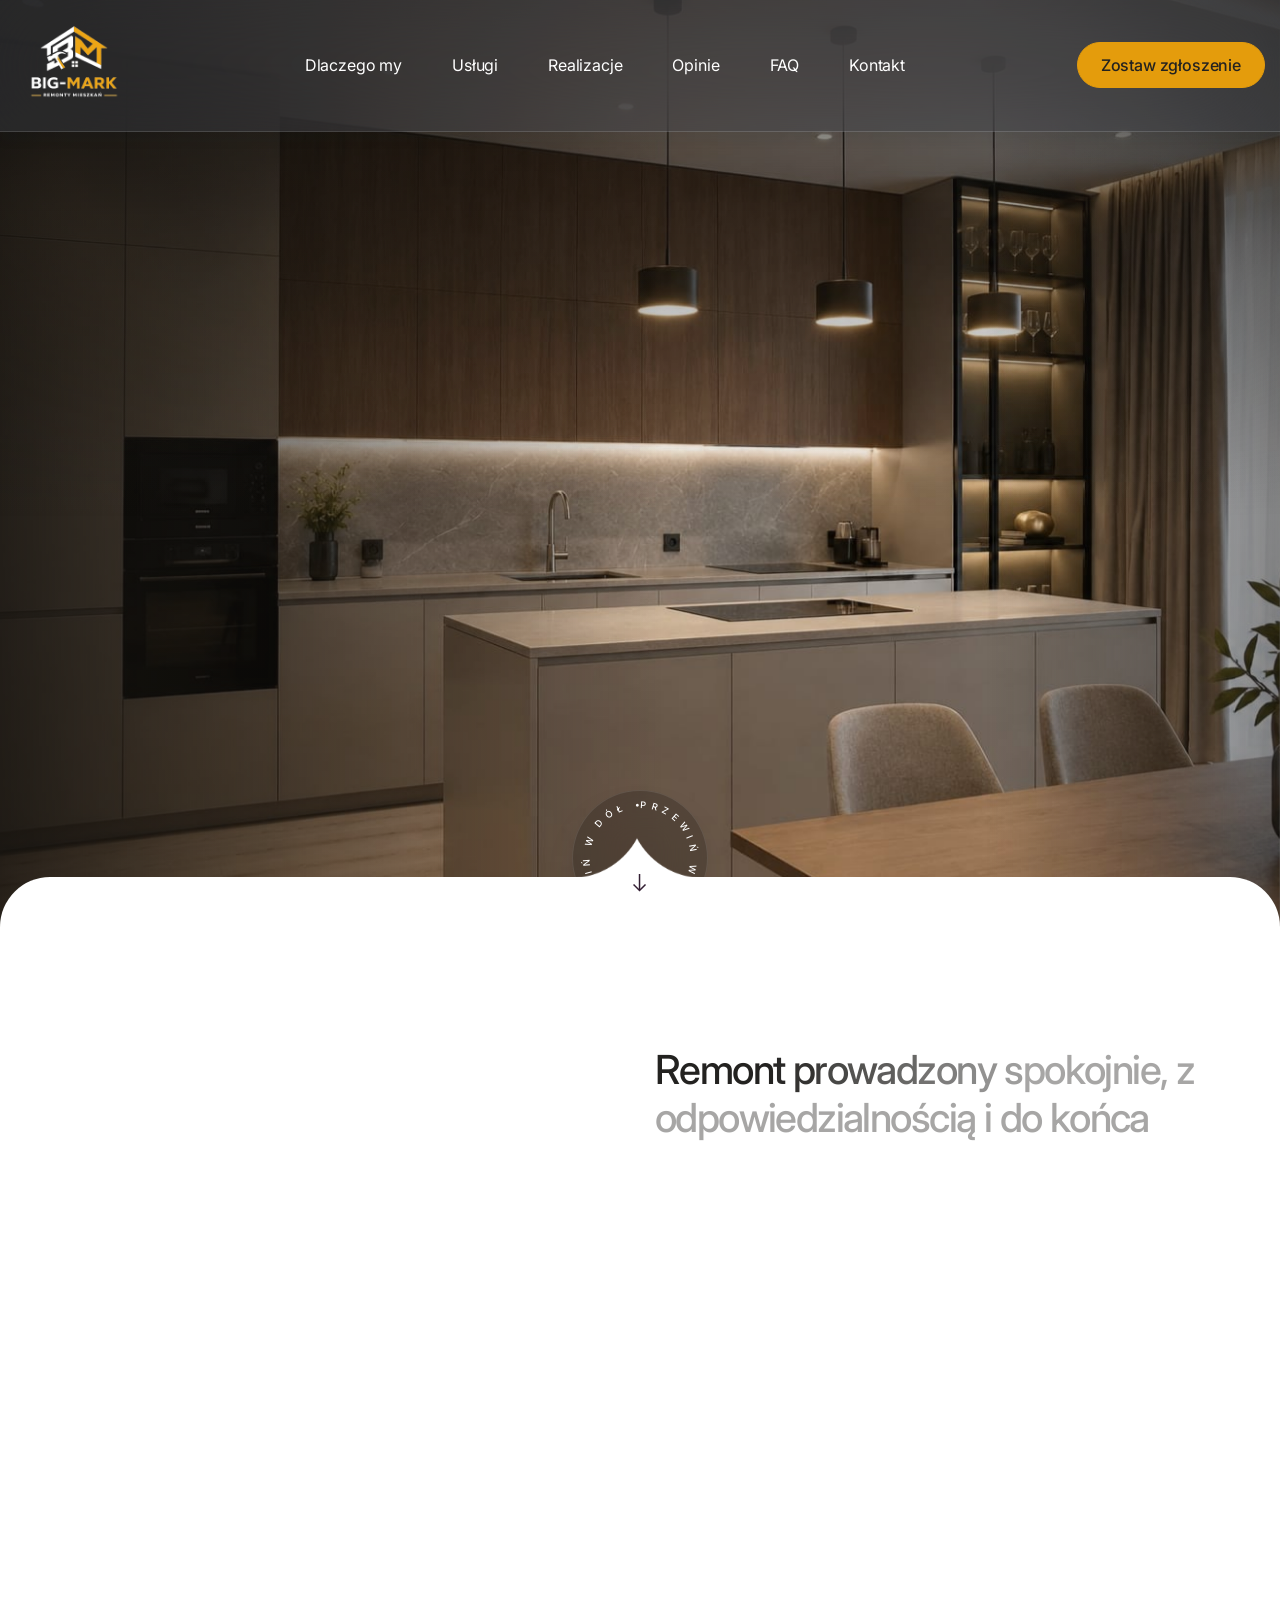
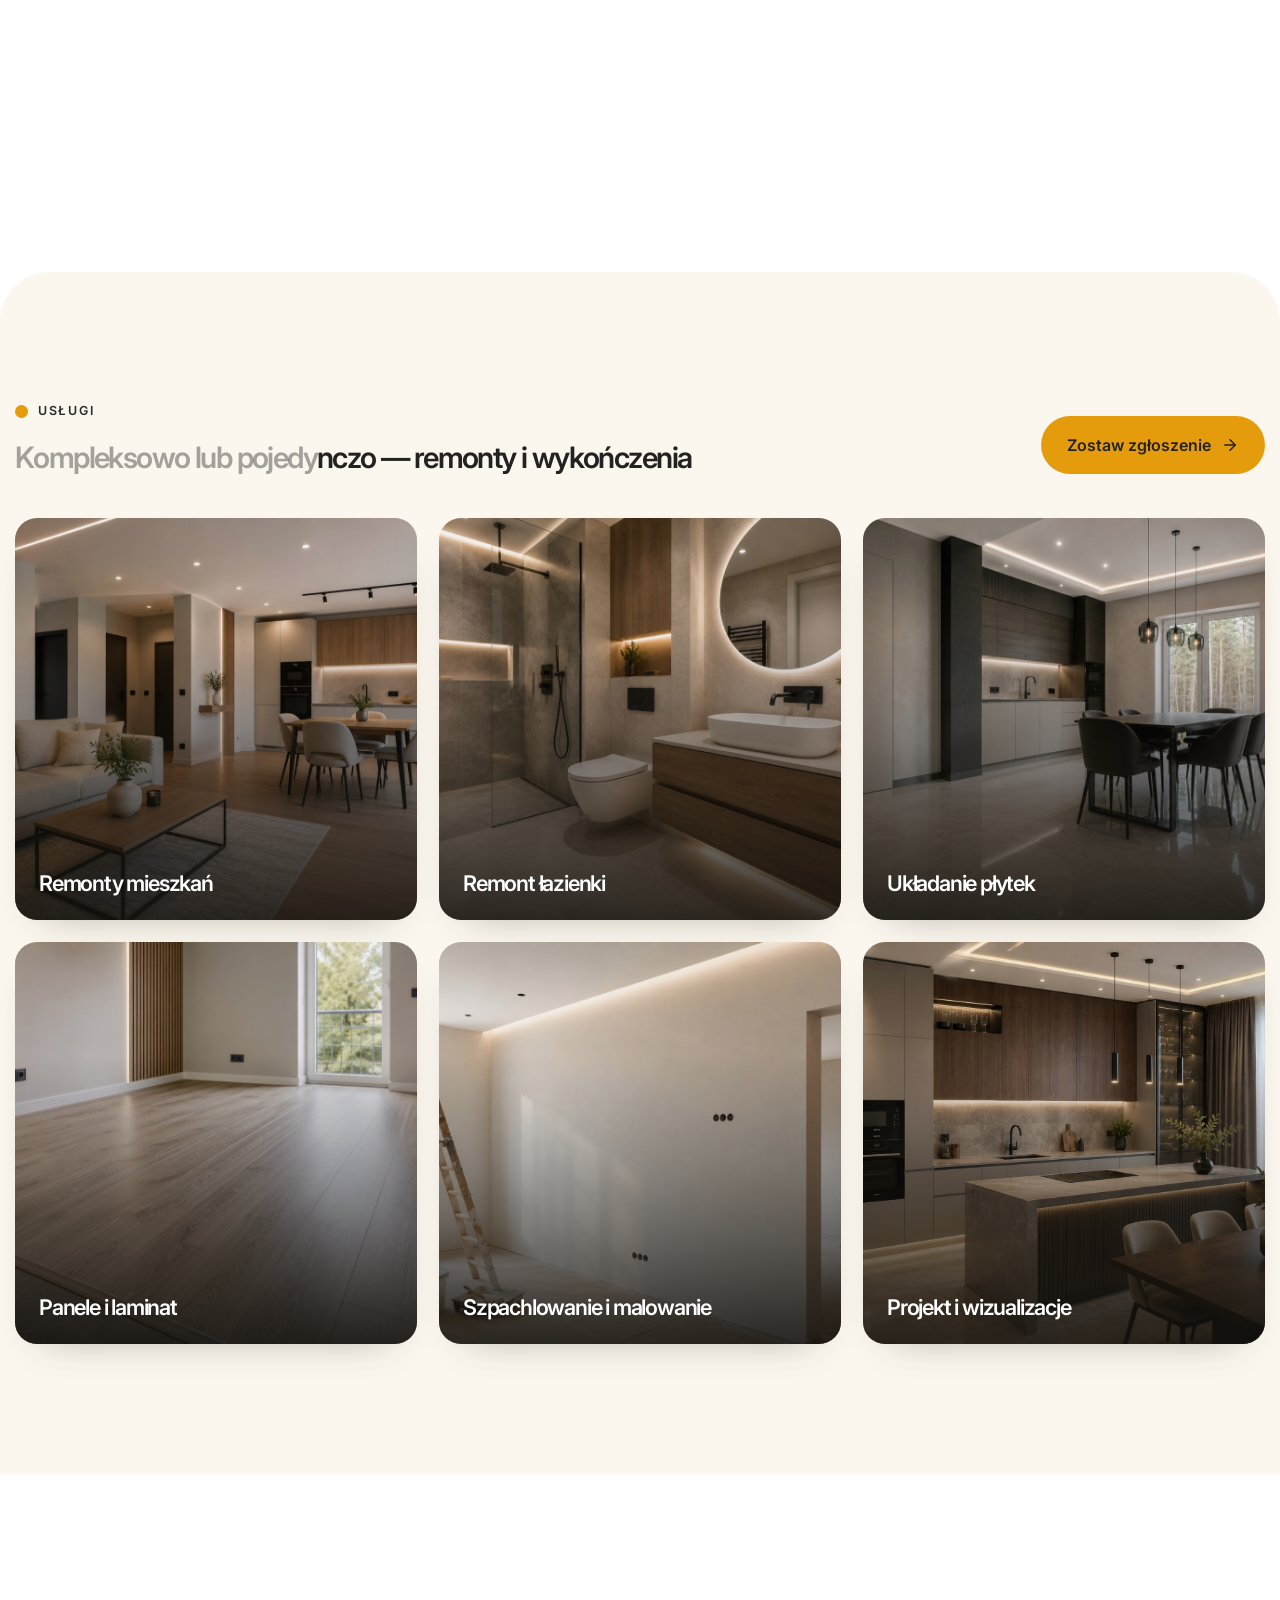
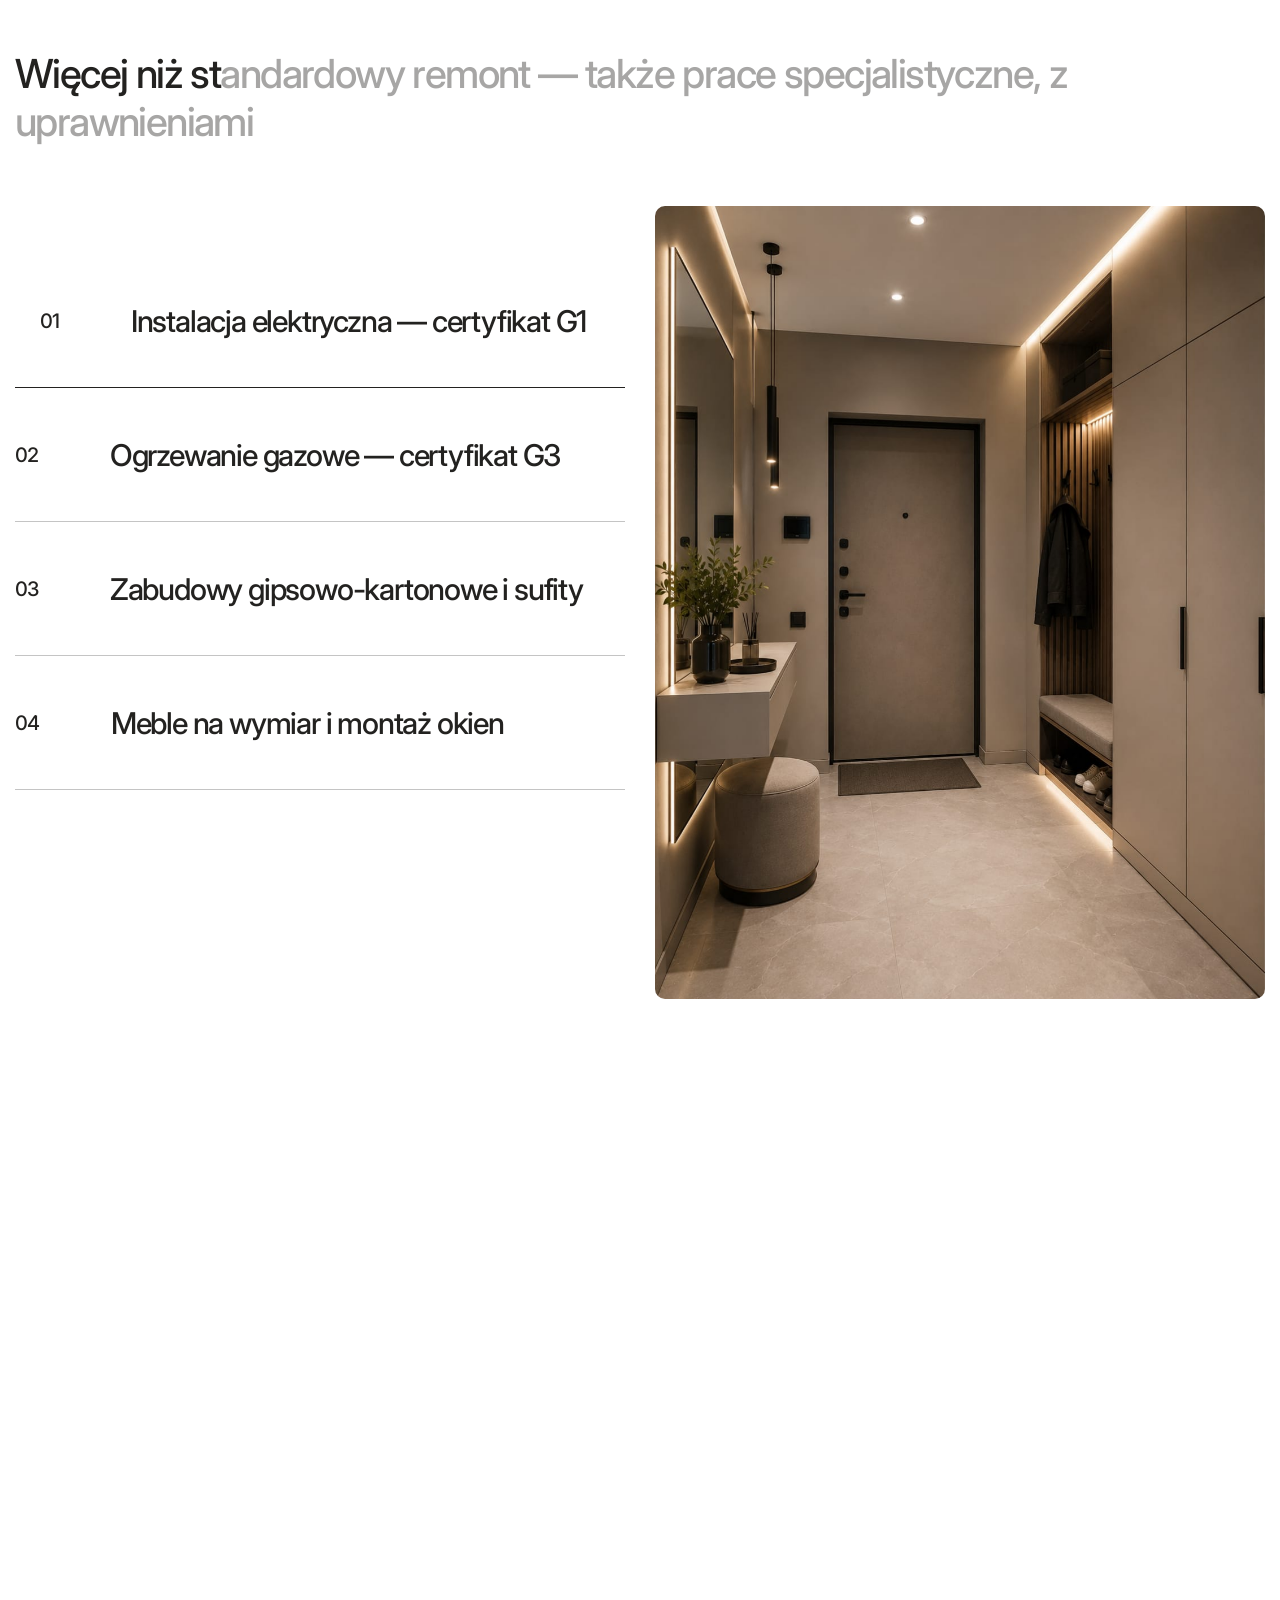
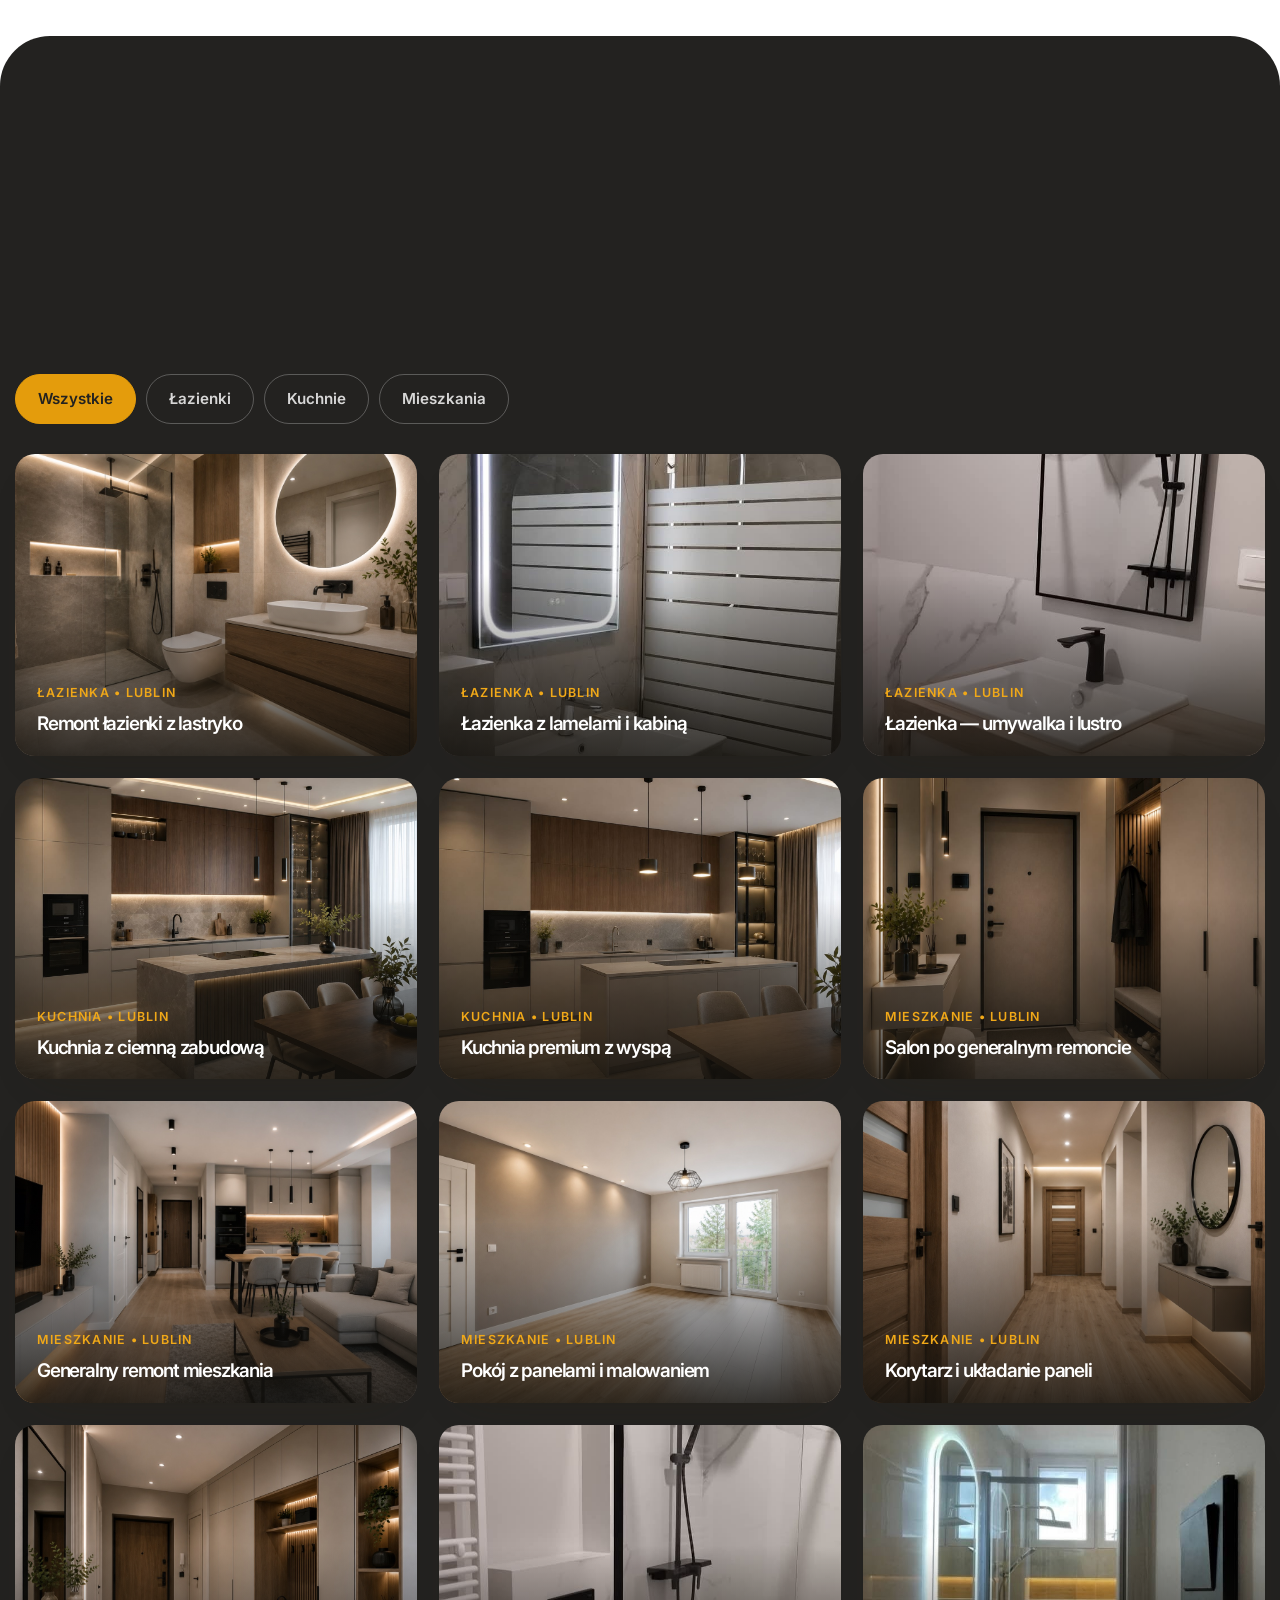
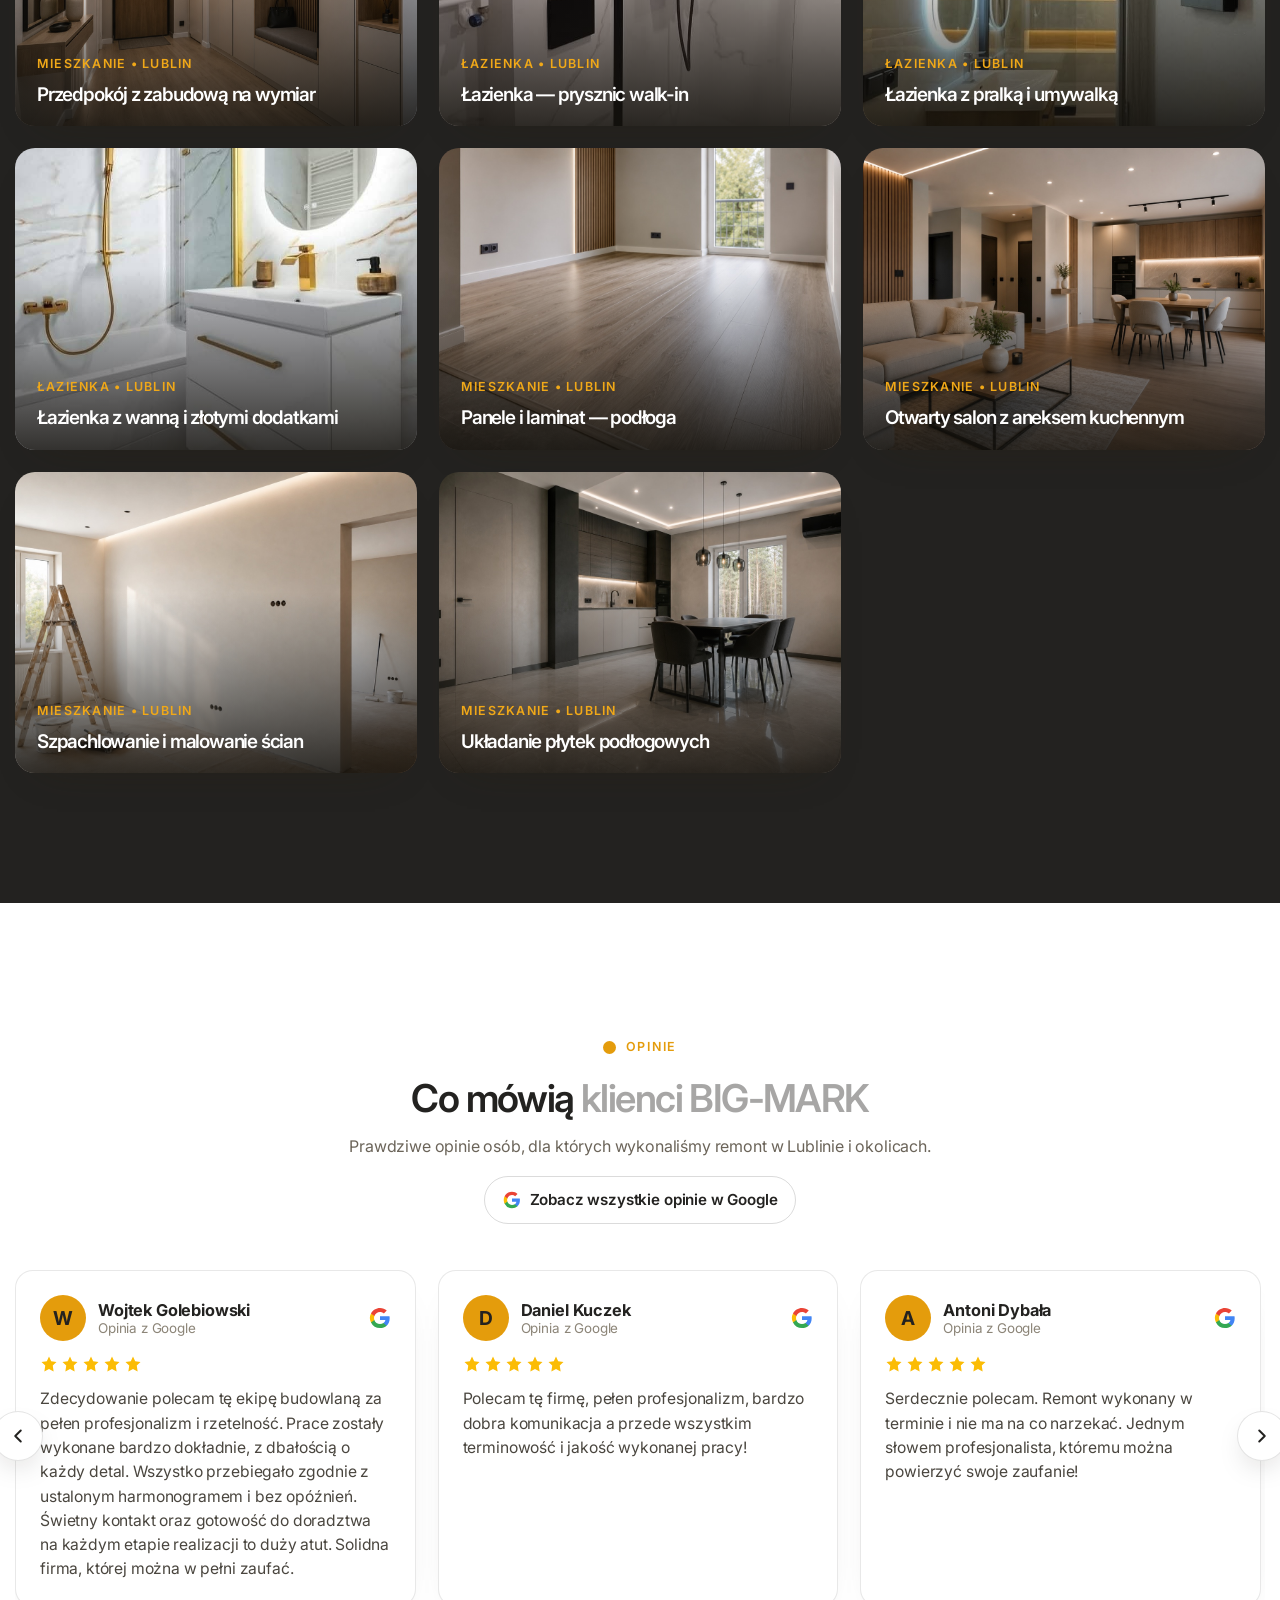
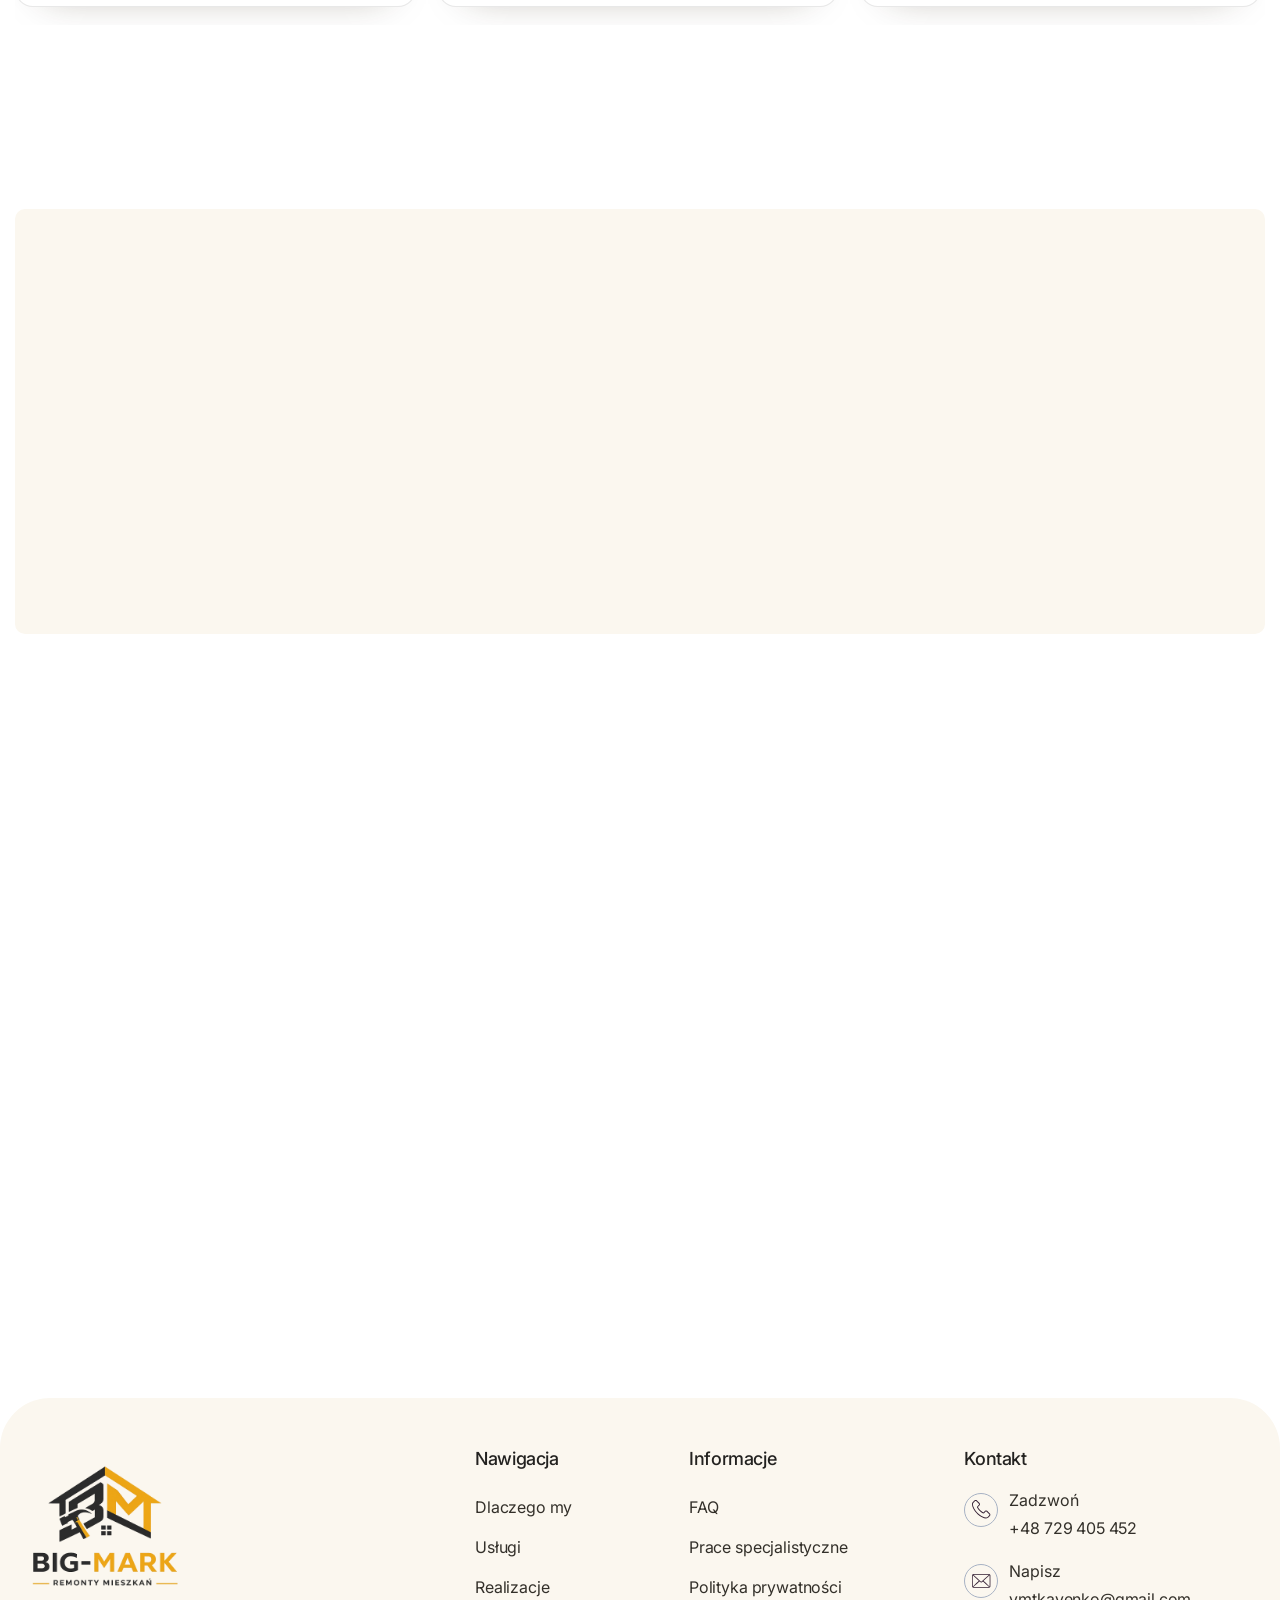
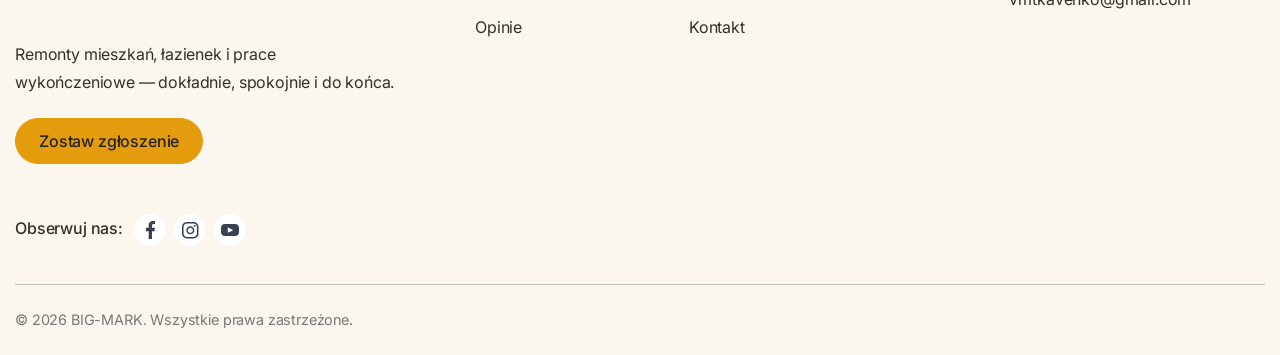
==== commit 35bcff2f: "Replace stock images with real BIG-MARK photos in CTA, specialist works and services blocks Co-Autho" ====
--- a/index.html
+++ b/index.html
@@ -583,7 +583,7 @@
   }
 })();
 </script>
-<div class="w-layout-vflex rt-navbar-outer-wrapper-v1" data-wf--rt-navbar-v1--variant="base"><div class="rt-navbar-wrapper-v6"><div class="rt-navbar-v7 w-nav" data-animation="default" data-collapse="medium" data-duration="400" data-easing="ease" data-easing2="ease" data-w-id="4472bb61-51c2-9c34-4c08-1ca35840643a" role="banner"><div class="w-layout-blockcontainer rt-container w-container"><div class="w-layout-hflex rt-navbar-wrapper-v4"><a class="rt-brand-logo w-nav-brand" href="#top"><img alt="BIG-MARK" class="rt-site-logo bm-logo bm-logo-light" src="assets/big-mark_logo_white.png"/><img alt="BIG-MARK" class="rt-site-logo bm-logo bm-logo-dark" loading="eager" src="assets/big-mark_logo_transparent.png"/></a><nav class="rt-navbar-v1-menu-holder w-nav-menu" role="navigation"><div class="w-layout-vflex rt-nav-menu-holder-wrapper"><div class="w-layout-hflex rt-navbar-inner-menu-wrapper"><a class="rt-navigation-link-v1 w-inline-block" href="#dlaczego"><div>Dlaczego my</div></a><a class="rt-navigation-link-v1 w-inline-block" href="#uslugi"><div>Usługi</div></a><a class="rt-navigation-link-v1 w-inline-block" href="#realizacje"><div>Realizacje</div></a><a class="rt-navigation-link-v1 w-inline-block" href="#opinie"><div>Opinie</div></a><a class="rt-navigation-link-v1 w-inline-block" href="#faq"><div>FAQ</div></a><a class="rt-navigation-link-v1 w-inline-block" href="#kontakt"><div>Kontakt</div></a></div><div class="w-layout-vflex rt-nav-bottom-content"><div class="w-layout-hflex rt-nav-botton-wrapper"><div class="w-layout-vflex rt-flex-stretch rt-display-none-mobile"><a class="rt-button rt-border-radius-large rt-overflow-hidden w-inline-block" data-bm-popup="1" data-w-id="49d358eb-d6c4-264f-7e35-2a6452b92103" data-wf--rt-button-v1--variant="base" role="button" tabindex="0"><div class="rt-text-style-button rt-button-color-change rt-button-z-index">Zostaw zgłoszenie</div><div class="rt-button-overlap"></div></a></div><div class="w-layout-vflex rt-flex-stretch"><a class="rt-button rt-border-radius-large rt-overflow-hidden w-inline-block" data-bm-popup="1" data-w-id="49d358eb-d6c4-264f-7e35-2a6452b92103" data-wf--rt-button-v1--variant="base" role="button" tabindex="0"><div class="rt-text-style-button rt-button-color-change rt-button-z-index">Zostaw zgłoszenie</div><div class="rt-button-overlap"></div></a></div></div><div class="w-layout-vflex rt-nav-bottom-follow-content"><div class="rt-text-style-h5">Obserwuj nas</div><div class="w-layout-hflex rt-nav-social-icon-wrapper bm-nav-social"><a aria-label="Facebook" class="rt-social-media-icon-wrapper bm-nav-social-link w-inline-block" href="https://www.facebook.com/share/g/1EL1bzxpEm/" rel="noopener" target="_blank"><svg aria-hidden="true" fill="currentColor" viewbox="0 0 24 24"><path d="M22 12.06C22 6.5 17.52 2 12 2S2 6.5 2 12.06c0 5 3.66 9.15 8.44 9.94v-7.03H7.9v-2.9h2.54V9.85c0-2.51 1.49-3.9 3.78-3.9 1.09 0 2.24.2 2.24.2v2.46h-1.26c-1.24 0-1.63.77-1.63 1.56v1.87h2.78l-.44 2.9h-2.34V22C18.34 21.21 22 17.06 22 12.06z"></path></svg></a><a aria-label="WhatsApp" class="rt-social-media-icon-wrapper bm-nav-social-link bm-nav-social-wa w-inline-block" href="https://wa.me/48729405452" rel="noopener" target="_blank"><svg aria-hidden="true" fill="currentColor" viewbox="0 0 24 24"><path d="M.057 24l1.687-6.163a11.867 11.867 0 0 1-1.587-5.946C.16 5.335 5.495 0 12.05 0a11.817 11.817 0 0 1 8.413 3.488 11.824 11.824 0 0 1 3.48 8.414c-.003 6.557-5.338 11.892-11.893 11.892a11.9 11.9 0 0 1-5.688-1.448L.057 24zm6.597-3.807c1.676.995 3.276 1.591 5.392 1.592 5.448 0 9.886-4.434 9.889-9.885.002-5.462-4.415-9.89-9.881-9.892-5.452 0-9.887 4.434-9.889 9.884a9.86 9.86 0 0 0 1.51 5.26l-.999 3.648 3.737-.981zm11.387-5.464c-.074-.124-.272-.198-.57-.347-.297-.149-1.758-.868-2.031-.967-.272-.099-.47-.149-.669.149-.198.297-.768.967-.941 1.165-.173.198-.347.223-.644.074-.297-.149-1.255-.462-2.39-1.475-.883-.788-1.48-1.761-1.653-2.059-.173-.297-.018-.458.13-.606.134-.133.297-.347.446-.521.151-.172.2-.296.3-.495.099-.198.05-.372-.025-.521-.075-.148-.669-1.611-.916-2.206-.242-.579-.487-.501-.669-.51l-.57-.01c-.198 0-.52.074-.792.372s-1.04 1.016-1.04 2.479 1.065 2.876 1.213 3.074c.149.198 2.096 3.2 5.077 4.487.709.306 1.262.489 1.694.626.712.226 1.36.194 1.872.118.571-.085 1.758-.719 2.006-1.413.248-.694.248-1.289.173-1.413z"></path></svg></a></div></div><div class="w-layout-vflex rt-nav-contact-box"><a class="rt-text-color-slate-charcoal" href="tel:+48729405452">+48 729 405 452</a><a class="rt-text-color-slate-charcoal" href="mailto:vmtkavenko@gmail.com">vmtkavenko@gmail.com</a></div></div></div></nav><div class="rt-mobile-list-button w-nav-button"><div class="w-layout-vflex rt-nav-open-mobile-button"><div class="rt-mobile-list-line-one rt-background-color-white"></div><div class="rt-mobile-list-line-two rt-background-color-white"></div><div class="rt-mobile-list-line-three rt-background-color-white"></div></div></div><div class="rt-navbar-button-wraper"><a class="rt-button rt-border-radius-large rt-overflow-hidden w-inline-block" data-bm-popup="1" data-w-id="49d358eb-d6c4-264f-7e35-2a6452b92103" data-wf--rt-button-v1--variant="nav-button" role="button" tabindex="0"><div class="rt-text-style-button rt-button-color-change rt-button-z-index">Zostaw zgłoszenie</div><div class="rt-button-overlap"></div></a></div></div></div></div><div class="rt-navbar-box-shadow-v4"></div></div></div><div class="rt-hero-background rt-overflow-hidden"><section class="rt-hero-v1" id="top"><div class="w-layout-blockcontainer rt-container rt-full-height w-container"><div class="w-layout-hflex rt-hero-main-wrapper-v1"><div class="w-layout-vflex rt-hero-left-content-wrapper"><div class="w-layout-hflex rt-hero-top-subtext rt-tag-box-gap-h1" data-w-id="46199dd4-8f6e-6120-2106-3d01bb4c367d" style="opacity:0"><div class="rt-round rt-background-color-neon-lime rt-border-radius-full"></div><div class="rt-text-style-h6 rt-text-color-white rt-font-weight-regular bm-hero-eyebrow">Remonty i wykończenia • Lublin i okolice</div></div><div class="rt-h1-gap" data-w-id="d528b415-b9ef-6613-5dc8-d54111a2abca" style="opacity:0"><h1 class="rt-gap-off bm-hero-h1"><span class="bm-hl">Remonty mieszkań <br class="bm-br-m"/>w Lublinie</span><span class="bm-hl">bez niedokończonych prac</span></h1></div><p class="rt-gap-off rt-text-color-white rt-h1-paragraph-gap" data-w-id="46199dd4-8f6e-6120-2106-3d01bb4c3683" style="opacity:0">BIG-MARK wykonuje remonty, wykończenia i prace specjalistyczne — dokładnie, bez zbędnych problemów i bez ukrytych niespodzianek.</p><div class="w-layout-hflex rt-hero-button-wrapper" data-w-id="46199dd4-8f6e-6120-2106-3d01bb4c3685" style="opacity:0"><div><a class="rt-button rt-border-radius-large rt-overflow-hidden w-inline-block" data-bm-popup="1" data-w-id="49d358eb-d6c4-264f-7e35-2a6452b92103" data-wf--rt-button-v1--variant="base" role="button" tabindex="0"><div class="rt-text-style-button rt-button-color-change rt-button-z-index">Zostaw zgłoszenie</div><div class="rt-button-overlap"></div></a></div><div><a class="rt-button-v5 rt-border-radius-large rt-overflow-hidden w-inline-block" data-w-id="33d3f95f-b752-827c-3713-e5fb5d000c45" href="https://wa.me/48729405452" target="_blank"><div class="rt-text-style-button rt-button-color-change rt-button-z-index button-v2-2">Napisz na WhatsApp</div><div class="rt-button-overlap button-v2-3"></div></a></div></div></div><div class="w-layout-vflex rt-hero-right-content-wrapper rt-border-radius rt-top-margin" data-w-id="46199dd4-8f6e-6120-2106-3d01bb4c368d" style="opacity:0"><div class="rt-hero-background-video rt-border-radius rt-overflow-hidden bm-slideshow"><img alt="Łazienka z lastryko po remoncie — BIG-MARK Lublin" loading="lazy" src="assets/photos/gallery-01.jpeg"/><img alt="Łazienka z lamelami drewnianymi — BIG-MARK Lublin" loading="lazy" src="assets/photos/gallery-08.jpeg"/><img alt="Umywalka i okrągłe lustro — BIG-MARK Lublin" loading="lazy" src="assets/photos/gallery-09.jpeg"/><img alt="Kuchnia po remoncie — BIG-MARK Lublin" loading="lazy" src="assets/photos/gallery-02.jpeg"/><img alt="Kuchnia premium z wyspą — BIG-MARK Lublin" loading="lazy" src="assets/photos/gallery-06.jpeg"/></div><div class="rt-hero-video-description"><div class="rt-text-color-white">Zobacz, jak pracujemy — dokładnie i z dbałością o detale.</div></div></div></div></div></section><div class="rt-hero-background-image-wrapper-v1 rt-home-one-bg"><img alt="Nowoczesna kuchnia po remoncie — BIG-MARK Lublin" class="rt-hero-background-image-v1" src="assets/photos/gallery-06.jpeg"/></div><div class="rt-hero-v1-left-linear"></div><div class="rt-hero-v1-right-linear"></div><div class="rt-hero-v1-top-linear"></div></div><div class="bm-transition-wrap"><div class="bm-hero-transition"></div><button aria-label="Przewiń w dół" class="bm-sd-badge" data-bm-scrolldown="1"><svg aria-hidden="true" class="bm-sd-ring" viewbox="0 0 160 160"><defs><path d="M80,20 a60,60 0 1,1 -0.1,0" id="bmSdCircle"></path></defs><text><textpath href="#bmSdCircle" lengthadjust="spacing" textlength="377">PRZEWIŃ W DÓŁ • PRZEWIŃ W DÓŁ • </textpath></text></svg></button><img alt="" aria-hidden="true" class="bm-sd-mask" src="assets/Flampt%20Webflow%20Website%20Copier/images/69c502671e56351ee61de530_Mask%20group%201%20%281%29.svg"/><a aria-label="Przewiń w dół" class="bm-sd-arrow" data-bm-scrolldown="1" href="#dlaczego"><img alt="" src="assets/Flampt%20Webflow%20Website%20Copier/images/69a7ad05845cad119b1ae8f2_down%20arrow%20%281%29.svg"/></a></div><section class="rt-about-us rt-overflow-hidden" id="dlaczego"><div class="w-layout-blockcontainer rt-container w-container"><div class="w-layout-hflex rt-about-us-main-wrapper"><div class="w-layout-hflex rt-about-us-left rt-position-relative"><div class="rt-about-us-image-wrapper rt-mask-v5" image-appear=""><img alt="Nowoczesna kuchnia po remoncie — BIG-MARK" data-w-id="b1d916e9-307f-fec2-c469-e258b1861539" loading="lazy" src="assets/photos/gallery-02.jpeg" style="opacity:0"/></div><div class="w-layout-vflex rt-about-us-left-overlap-box rt-background-mist-white" data-w-id="82e91d49-d081-037f-cced-1c5bdb5002f5" image-appear="" style="opacity:0"><div class="w-layout-hflex rt-overlap-top"><div class="rt-font-size-48">100%</div></div><div class="rt-overlap-bottom">Prac doprowadzonych do końca</div></div></div><div class="w-layout-vflex rt-about-us-right"><div appear="" class="w-layout-hflex rt-hero-top-subtext rt-tag-box-gap-h2" data-w-id="670ce045-885d-50aa-cebe-e1599a519c7c" style="opacity:0"><div class="rt-round rt-background-color-neon-lime rt-border-radius-full"></div><div class="rt-text-style-h6 rt-font-weight-regular">Dlaczego nam ufają</div></div><h2 appear="" class="rt-gap-off rt-h2-gap" scroll-text="1">Remont prowadzony spokojnie, z odpowiedzialnością i do końca</h2><div class="rt-abouts-us-right-description" data-w-id="0eca5895-a6cd-29c6-3cff-ce1d6221ff79" style="opacity:0"><p appear="" class="rt-gap-off rt-h2-paragraph-gap">Bierzemy na siebie całość prac — także te trudniejsze, przy których inni wykonawcy rezygnują. Bez chaosu, bez znikania i bez zostawiania rzeczy „na później”.</p></div><div appear="" class="rt-right-middle-content-wrapper" data-w-id="af1b310f-3a41-c747-d9c9-73f2ca399ea0" style="opacity:0"><div class="w-layout-hflex rt-right-middle-content-inner"><div class="w-layout-vflex rt-about-middle-content-icon-warpper rt-border-radius-full"><div class="w-layout-vflex rt-about-us-icon-wrapper"><img alt="Helmet line icon dark" loading="lazy" src="assets/Flampt%20Webflow%20Website%20Copier/images/69f310683aaf6e2f463ed65b_Vector%2868%29.svg"/></div></div><div class="w-layout-vflex rt-right-middle-content-text-wrapper"><div class="rt-text-style-h5 rt-h5-bottom-gap-v2">Dokładne wykończenie i dbałość o detal</div><div>Kompleksowe prace remontowe i wykończeniowe w mieszkaniach — od przygotowania powierzchni po finalne wykończenie.</div></div></div></div><div appear="" class="rt-right-middle-content-wrapper rt-top-border-off rt-bottom-gap" data-w-id="b966aca3-4f79-3cdc-5e8e-a55e8ea9abc5" style="opacity:0"><div class="w-layout-hflex rt-right-middle-content-inner"><div class="w-layout-vflex rt-about-middle-content-icon-warpper rt-border-radius-full"><div class="w-layout-vflex rt-about-us-icon-wrapper"><img alt="Headphone line icon dark" loading="lazy" src="assets/Flampt%20Webflow%20Website%20Copier/images/69f31068886983ec7158da32_Vector%2869%29.svg"/></div></div><div class="w-layout-vflex rt-right-middle-content-text-wrapper"><div class="rt-text-style-h5 rt-h5-bottom-gap-v2">Łatwa, spokojna komunikacja na każdym etapie</div><div>Jasne ustalenia i spokojny kontakt na każdym etapie prac.</div></div></div></div><div appear="" class="bm-about-cta" data-w-id="48bfd375-5d69-322b-b588-12baee5cee06" style="opacity:0"><a class="rt-button rt-border-radius-large rt-overflow-hidden w-inline-block bm-about-btn" data-bm-popup="1" data-w-id="49d358eb-d6c4-264f-7e35-2a6452b92103" data-wf--rt-button-v1--variant="base" role="button" tabindex="0"><div class="rt-text-style-button rt-button-color-change rt-button-z-index">Zostaw zgłoszenie</div><div class="rt-button-overlap"></div></a></div></div></div></div></section><section class="rt-services rt-background-mist-white rt-border-radius-top-right-left" id="uslugi"><div class="w-layout-blockcontainer rt-container w-container"><div class="w-layout-vflex rt-service-main-wrapper"><div class="bm-uslugi-head"><div class="bm-uslugi-head-left"><div class="bm-eyebrow">Usługi</div><h2 class="bm-uslugi-title" scroll-text="1">Kompleksowo lub pojedynczo — remonty i wykończenia</h2></div><button class="bm-uslugi-cta" data-bm-popup="1" type="button">Zostaw zgłoszenie <svg fill="none" stroke="currentColor" stroke-linecap="round" stroke-linejoin="round" stroke-width="2" viewbox="0 0 24 24"><line x1="5" x2="19" y1="12" y2="12"></line><polyline points="12 5 19 12 12 19"></polyline></svg></button></div><div class="bm-uslugi-grid"><article aria-label="Remonty mieszkań — zostaw zgłoszenie" class="bm-svc-card" data-bm-popup="1" role="button" tabindex="0"><div class="bm-svc-img"><img alt="Remonty mieszkań — BIG-MARK Lublin" loading="lazy" src="assets/photos/gallery-04.jpeg"/></div><span class="bm-svc-arrow"><svg fill="none" stroke="currentColor" stroke-linecap="round" stroke-linejoin="round" stroke-width="2" viewbox="0 0 24 24"><line x1="7" x2="17" y1="17" y2="7"></line><polyline points="7 7 17 7 17 17"></polyline></svg></span><div class="bm-svc-body"><h3>Remonty mieszkań</h3><p>Kompleksowe prace remontowe i wykończeniowe — od przygotowania powierzchni po finalne wykończenie.</p></div></article><article aria-label="Remont łazienki — zostaw zgłoszenie" class="bm-svc-card" data-bm-popup="1" role="button" tabindex="0"><div class="bm-svc-img"><img alt="Remont łazienki — BIG-MARK Lublin" loading="lazy" src="assets/photos/gallery-01.jpeg"/></div><span class="bm-svc-arrow"><svg fill="none" stroke="currentColor" stroke-linecap="round" stroke-linejoin="round" stroke-width="2" viewbox="0 0 24 24"><line x1="7" x2="17" y1="17" y2="7"></line><polyline points="7 7 17 7 17 17"></polyline></svg></span><div class="bm-svc-body"><h3>Remont łazienki</h3><p>Płytki, instalacje, zabudowy, montaż elementów i dopracowane detale.</p></div></article><article aria-label="Układanie płytek — zostaw zgłoszenie" class="bm-svc-card" data-bm-popup="1" role="button" tabindex="0"><div class="bm-svc-img"><img alt="Układanie płytek — BIG-MARK Lublin" loading="lazy" src="assets/photos/gallery-08.jpeg"/></div><span class="bm-svc-arrow"><svg fill="none" stroke="currentColor" stroke-linecap="round" stroke-linejoin="round" stroke-width="2" viewbox="0 0 24 24"><line x1="7" x2="17" y1="17" y2="7"></line><polyline points="7 7 17 7 17 17"></polyline></svg></span><div class="bm-svc-body"><h3>Układanie płytek</h3><p>Precyzyjnie w łazienkach, kuchniach, korytarzach i innych pomieszczeniach.</p></div></article><article aria-label="Panele i laminat — zostaw zgłoszenie" class="bm-svc-card" data-bm-popup="1" role="button" tabindex="0"><div class="bm-svc-img"><img alt="Panele i laminat — BIG-MARK Lublin" loading="lazy" src="assets/photos/gallery-07.jpeg"/></div><span class="bm-svc-arrow"><svg fill="none" stroke="currentColor" stroke-linecap="round" stroke-linejoin="round" stroke-width="2" viewbox="0 0 24 24"><line x1="7" x2="17" y1="17" y2="7"></line><polyline points="7 7 17 7 17 17"></polyline></svg></span><div class="bm-svc-body"><h3>Panele i laminat</h3><p>Montaż paneli i laminatu z dbałością o równe wykończenia, listwy i detale.</p></div></article><article aria-label="Szpachlowanie i malowanie — zostaw zgłoszenie" class="bm-svc-card" data-bm-popup="1" role="button" tabindex="0"><div class="bm-svc-img"><img alt="Szpachlowanie i malowanie — BIG-MARK Lublin" loading="lazy" src="assets/photos/gallery-10.jpeg"/></div><span class="bm-svc-arrow"><svg fill="none" stroke="currentColor" stroke-linecap="round" stroke-linejoin="round" stroke-width="2" viewbox="0 0 24 24"><line x1="7" x2="17" y1="17" y2="7"></line><polyline points="7 7 17 7 17 17"></polyline></svg></span><div class="bm-svc-body"><h3>Szpachlowanie i malowanie</h3><p>Gładzie, przygotowanie ścian oraz malowanie wnętrz.</p></div></article><article aria-label="Projekt i wizualizacje — zostaw zgłoszenie" class="bm-svc-card" data-bm-popup="1" role="button" tabindex="0"><div class="bm-svc-img"><img alt="Projekt i wizualizacje — BIG-MARK Lublin" loading="lazy" src="assets/photos/gallery-02.jpeg"/></div><span class="bm-svc-arrow"><svg fill="none" stroke="currentColor" stroke-linecap="round" stroke-linejoin="round" stroke-width="2" viewbox="0 0 24 24"><line x1="7" x2="17" y1="17" y2="7"></line><polyline points="7 7 17 7 17 17"></polyline></svg></span><div class="bm-svc-body"><h3>Projekt i wizualizacje</h3><p>Pomoc w zaplanowaniu układu, stylu i rozwiązań przed rozpoczęciem prac.</p></div></article></div></div></div></section><section class="rt-why-choose" id="specjalistyczne"><div class="w-layout-blockcontainer rt-container w-container"><div class="w-layout-vflex rt-why-choose-main"><div class="w-layout-vflex rt-why-choose-top-content rt-top-content-gap rt-mobile-gap-decrease"><div appear="" class="w-layout-hflex rt-hero-top-subtext rt-tag-box-gap-h2" data-w-id="a8691b0c-3cec-4d31-46d0-8b69a510239f" style="opacity:0"><div class="rt-round rt-background-color-neon-lime rt-border-radius-full"></div><div class="rt-text-style-h6 rt-font-weight-regular">Prace specjalistyczne</div></div><div class="rt-position-relative rt-overflow-hidden" data-w-id="f36ed0fa-dd9e-6621-3b06-a00a15ac6719"><h2 class="rt-gap-off" scroll-text="1">Więcej niż standardowy remont — także prace specjalistyczne, z uprawnieniami</h2><div class="rt-absolute-strech"><div class="rt-text-overlay rt-1"></div><div class="rt-text-overlay rt-2"></div></div></div></div><div class="w-layout-hflex rt-why-choose-bottom"><div class="w-layout-vflex rt-why-choose-bottom-left"><div class="w-layout-vflex rt-why-choose-left-top-item"><div appear="" class="w-layout-hflex rt-why-choose-left-top-item-one rt-position-relative rt-1" data-w-id="d987b796-4e3c-95ce-17ea-2e97b0004084"><div class="w-layout-hflex rt-why-choose-left-text rt-1" style="-webkit-transform:translate3d(1.5625rem, 0, 0) scale3d(1, 1, 1) rotateX(0) rotateY(0) rotateZ(0) skew(0, 0);-moz-transform:translate3d(1.5625rem, 0, 0) scale3d(1, 1, 1) rotateX(0) rotateY(0) rotateZ(0) skew(0, 0);-ms-transform:translate3d(1.5625rem, 0, 0) scale3d(1, 1, 1) rotateX(0) rotateY(0) rotateZ(0) skew(0, 0);transform:translate3d(1.5625rem, 0, 0) scale3d(1, 1, 1) rotateX(0) rotateY(0) rotateZ(0) skew(0, 0)"><div class="rt-text-style-h5">01</div><div class="rt-text-style-h3">Instalacja elektryczna — certyfikat G1</div></div><div class="rt-why-choose-border-line"><div class="rt-why-choose-us-absolute-inner-line rt-1" style="width:100%"></div></div></div><div appear="" class="w-layout-hflex rt-why-choose-left-top-item-one rt-position-relative rt-2" data-w-id="a79ee779-dfd3-c0bd-cb0e-5d563af702cc"><div class="w-layout-hflex rt-why-choose-left-text rt-2" style="-webkit-transform:translate3d(0rem, 0, 0) scale3d(1, 1, 1) rotateX(0) rotateY(0) rotateZ(0) skew(0, 0);-moz-transform:translate3d(0rem, 0, 0) scale3d(1, 1, 1) rotateX(0) rotateY(0) rotateZ(0) skew(0, 0);-ms-transform:translate3d(0rem, 0, 0) scale3d(1, 1, 1) rotateX(0) rotateY(0) rotateZ(0) skew(0, 0);transform:translate3d(0rem, 0, 0) scale3d(1, 1, 1) rotateX(0) rotateY(0) rotateZ(0) skew(0, 0)"><div class="rt-text-style-h5">02</div><div class="rt-text-style-h3">Ogrzewanie gazowe — certyfikat G3</div></div><div class="rt-why-choose-border-line"><div class="rt-why-choose-us-absolute-inner-line rt-2" style="width:0%"></div></div></div><div appear="" class="w-layout-hflex rt-why-choose-left-top-item-one rt-position-relative rt-3" data-w-id="a323b06a-7a44-5f6c-6f6e-33900b9b27a6"><div class="w-layout-hflex rt-why-choose-left-text rt-3" style="-webkit-transform:translate3d(0rem, 0, 0) scale3d(1, 1, 1) rotateX(0) rotateY(0) rotateZ(0) skew(0, 0);-moz-transform:translate3d(0rem, 0, 0) scale3d(1, 1, 1) rotateX(0) rotateY(0) rotateZ(0) skew(0, 0);-ms-transform:translate3d(0rem, 0, 0) scale3d(1, 1, 1) rotateX(0) rotateY(0) rotateZ(0) skew(0, 0);transform:translate3d(0rem, 0, 0) scale3d(1, 1, 1) rotateX(0) rotateY(0) rotateZ(0) skew(0, 0)"><div class="rt-text-style-h5">03</div><div class="rt-text-style-h3">Zabudowy gipsowo-kartonowe i sufity</div></div><div class="rt-why-choose-border-line"><div class="rt-why-choose-us-absolute-inner-line rt-3" style="width:0%"></div></div></div><div appear="" class="w-layout-hflex rt-why-choose-left-top-item-one rt-position-relative rt-4" data-w-id="da8d9224-8238-0305-0097-164258784327"><div class="w-layout-hflex rt-why-choose-left-text rt-4" style="-webkit-transform:translate3d(0rem, 0, 0) scale3d(1, 1, 1) rotateX(0) rotateY(0) rotateZ(0) skew(0, 0);-moz-transform:translate3d(0rem, 0, 0) scale3d(1, 1, 1) rotateX(0) rotateY(0) rotateZ(0) skew(0, 0);-ms-transform:translate3d(0rem, 0, 0) scale3d(1, 1, 1) rotateX(0) rotateY(0) rotateZ(0) skew(0, 0);transform:translate3d(0rem, 0, 0) scale3d(1, 1, 1) rotateX(0) rotateY(0) rotateZ(0) skew(0, 0)"><div class="rt-text-style-h5">04</div><div class="rt-text-style-h3">Meble na wymiar i montaż okien</div></div><div class="rt-why-choose-border-line"><div class="rt-why-choose-us-absolute-inner-line rt-4" style="width:0%"></div></div></div></div><div class="w-layout-hflex rt-why-choose-left-bottom-item" image-appear=""><div class="rt-why-choose-us-left-bottom-image-wrapper rt-border-radius rt-overflow-hidden"><img alt="Realizacja BIG-MARK — wykończenie wnętrza" data-w-id="b2184693-ddf4-0468-d5c8-ec982ae9fe41" loading="lazy" src="assets/photos/gallery-06.jpeg" style="opacity:0"/></div><div class="rt-why-choose-us-botoom-left-text-wrapper" data-w-id="656a5f47-1efc-24f4-bf4d-fed133ccfa19" style="opacity:0">Także instalacja wodna, <span class="rt-text-color-deep-plum rt-font-weight-medium">kostka brukowa</span> i ściany dekoracyjne</div></div></div><div class="rt-why-choose-bottom-right rt-overflow-hidden rt-border-radius"><div class="rt-image-mask-wrapper rt-mask-v2" image-appear=""><img alt="Realizacja BIG-MARK — wykończenie wnętrza" class="rt-why-choose-image-one" data-w-id="ab598e51-93f4-05fd-c8c2-217be912c2ae" loading="lazy" src="assets/photos/gallery-03.jpeg" style="opacity:1;-webkit-transform:translate3d(0, 0, 0) scale3d(1, 1, 1) rotateX(0) rotateY(0) rotateZ(0) skew(0, 0);-moz-transform:translate3d(0, 0, 0) scale3d(1, 1, 1) rotateX(0) rotateY(0) rotateZ(0) skew(0, 0);-ms-transform:translate3d(0, 0, 0) scale3d(1, 1, 1) rotateX(0) rotateY(0) rotateZ(0) skew(0, 0);transform:translate3d(0, 0, 0) scale3d(1, 1, 1) rotateX(0) rotateY(0) rotateZ(0) skew(0, 0)" width="750"/><img alt="Realizacja BIG-MARK — wykończenie wnętrza" class="rt-why-choose-image-two" loading="lazy" src="assets/photos/gallery-05.jpeg" style="-webkit-transform:translate3d(0, 0, 0) scale3d(1.1, 1.1, 1) rotateX(0) rotateY(0) rotateZ(0) skew(0, 0);-moz-transform:translate3d(0, 0, 0) scale3d(1.1, 1.1, 1) rotateX(0) rotateY(0) rotateZ(0) skew(0, 0);-ms-transform:translate3d(0, 0, 0) scale3d(1.1, 1.1, 1) rotateX(0) rotateY(0) rotateZ(0) skew(0, 0);transform:translate3d(0, 0, 0) scale3d(1.1, 1.1, 1) rotateX(0) rotateY(0) rotateZ(0) skew(0, 0);opacity:0" width="750"/><img alt="Realizacja BIG-MARK — wykończenie wnętrza" class="rt-why-choose-image-three" loading="lazy" src="assets/photos/gallery-08.jpeg" style="-webkit-transform:translate3d(0, 0, 0) scale3d(1.1, 1.1, 1) rotateX(0) rotateY(0) rotateZ(0) skew(0, 0);-moz-transform:translate3d(0, 0, 0) scale3d(1.1, 1.1, 1) rotateX(0) rotateY(0) rotateZ(0) skew(0, 0);-ms-transform:translate3d(0, 0, 0) scale3d(1.1, 1.1, 1) rotateX(0) rotateY(0) rotateZ(0) skew(0, 0);transform:translate3d(0, 0, 0) scale3d(1.1, 1.1, 1) rotateX(0) rotateY(0) rotateZ(0) skew(0, 0);opacity:0" width="750"/><img alt="Realizacja BIG-MARK — wykończenie wnętrza" class="rt-why-choose-image-four" loading="lazy" src="assets/photos/gallery-09.jpeg" style="-webkit-transform:translate3d(0, 0, 0) scale3d(1.1, 1.1, 1) rotateX(0) rotateY(0) rotateZ(0) skew(0, 0);-moz-transform:translate3d(0, 0, 0) scale3d(1.1, 1.1, 1) rotateX(0) rotateY(0) rotateZ(0) skew(0, 0);-ms-transform:translate3d(0, 0, 0) scale3d(1.1, 1.1, 1) rotateX(0) rotateY(0) rotateZ(0) skew(0, 0);transform:translate3d(0, 0, 0) scale3d(1.1, 1.1, 1) rotateX(0) rotateY(0) rotateZ(0) skew(0, 0);opacity:0" width="750"/></div></div></div></div></div></section><div class="rt-counter-section-wrapper rt-position-relative" id="roofing-expert"><section class="rt-counter rt-border-radius-top-right-left rt-position-relative" id="liczby"><div class="w-layout-blockcontainer rt-container w-container"><div class="w-layout-vflex rt-counter-main"><div class="w-layout-hflex rt-counter-top-wrapper rt-section-content-middle-gap"><div appear="" class="w-layout-hflex rt-hero-top-subtext" data-w-id="c5496ae3-5ae3-ea95-cdfa-28b5be2ca989" style="opacity:0"><div class="rt-round rt-background-color-neon-lime rt-border-radius-full"></div><div class="rt-text-style-h6 rt-font-weight-regular">Liczby i fakty</div></div><div class="w-layout-vflex rt-counter-right-top"><div class="rt-position-relative rt-overflow-hidden" data-w-id="6e03475d-8e17-0018-0d29-965d4226c206"><h2 class="rt-gap-off" data-w-id="227818aa-1060-5d26-4a97-5514d441ff7d" scroll-text="1" style="opacity:0">Konkrety zamiast obietnic — remonty prowadzone spokojnie, dokładnie i do końca.</h2></div></div></div><div class="w-layout-hflex rt-counter-bottom-wrapper"><div class="w-layout-vflex rt-counter-card-wrapper rt-border-radius" data-w-id="f7a0e488-eff7-25a5-c64c-8211a9545b4e" style="opacity:0"><div class="w-layout-hflex rt-counter-box" data-w-id="f7a0e488-eff7-25a5-c64c-8211a9545b4f"><div class="w-layout-vflex rt-counter-train-wrap rt-projects-counter"><div class="w-layout-vflex rt-counter-train" style="-webkit-transform:translate3d(0, 0%, 0) scale3d(1, 1, 1) rotateX(0) rotateY(0) rotateZ(0) skew(0, 0);-moz-transform:translate3d(0, 0%, 0) scale3d(1, 1, 1) rotateX(0) rotateY(0) rotateZ(0) skew(0, 0);-ms-transform:translate3d(0, 0%, 0) scale3d(1, 1, 1) rotateX(0) rotateY(0) rotateZ(0) skew(0, 0);transform:translate3d(0, 0%, 0) scale3d(1, 1, 1) rotateX(0) rotateY(0) rotateZ(0) skew(0, 0)"><div class="rt-counter-text">1</div><div class="rt-counter-text">2</div><div class="rt-counter-text">3</div><div class="rt-counter-text">4</div><div class="rt-counter-text">5</div><div class="rt-counter-text">6</div><div class="rt-counter-text">7</div><div class="rt-counter-text">8</div><div class="rt-counter-text">9</div><div class="rt-counter-text">0</div></div><div class="w-layout-vflex rt-counter-train" style="-webkit-transform:translate3d(0, 0%, 0) scale3d(1, 1, 1) rotateX(0) rotateY(0) rotateZ(0) skew(0, 0);-moz-transform:translate3d(0, 0%, 0) scale3d(1, 1, 1) rotateX(0) rotateY(0) rotateZ(0) skew(0, 0);-ms-transform:translate3d(0, 0%, 0) scale3d(1, 1, 1) rotateX(0) rotateY(0) rotateZ(0) skew(0, 0);transform:translate3d(0, 0%, 0) scale3d(1, 1, 1) rotateX(0) rotateY(0) rotateZ(0) skew(0, 0)"><div class="rt-counter-text">1</div><div class="rt-counter-text">2</div><div class="rt-counter-text">3</div><div class="rt-counter-text">4</div><div class="rt-counter-text">5</div><div class="rt-counter-text">6</div><div class="rt-counter-text">7</div><div class="rt-counter-text">8</div><div class="rt-counter-text">9</div><div class="rt-counter-text">0</div></div></div><div class="w-layout-vflex rt-counter-train-wrap"><div class="w-layout-vflex rt-counter-train" style="-webkit-transform:translate3d(0, 0%, 0) scale3d(1, 1, 1) rotateX(0) rotateY(0) rotateZ(0) skew(0, 0);-moz-transform:translate3d(0, 0%, 0) scale3d(1, 1, 1) rotateX(0) rotateY(0) rotateZ(0) skew(0, 0);-ms-transform:translate3d(0, 0%, 0) scale3d(1, 1, 1) rotateX(0) rotateY(0) rotateZ(0) skew(0, 0);transform:translate3d(0, 0%, 0) scale3d(1, 1, 1) rotateX(0) rotateY(0) rotateZ(0) skew(0, 0)"><div class="rt-counter-text">0</div><div class="rt-counter-text">1</div><div class="rt-counter-text">2</div><div class="rt-counter-text">5</div><div class="rt-counter-text">3</div></div><div class="w-layout-vflex rt-counter-train" style="-webkit-transform:translate3d(0, 0%, 0) scale3d(1, 1, 1) rotateX(0) rotateY(0) rotateZ(0) skew(0, 0);-moz-transform:translate3d(0, 0%, 0) scale3d(1, 1, 1) rotateX(0) rotateY(0) rotateZ(0) skew(0, 0);-ms-transform:translate3d(0, 0%, 0) scale3d(1, 1, 1) rotateX(0) rotateY(0) rotateZ(0) skew(0, 0);transform:translate3d(0, 0%, 0) scale3d(1, 1, 1) rotateX(0) rotateY(0) rotateZ(0) skew(0, 0)"><div class="rt-counter-text">4</div><div class="rt-counter-text">3</div><div class="rt-counter-text">2</div><div class="rt-counter-text">1</div><div class="rt-counter-text">0</div></div></div><div class="w-layout-vflex rt-counter-train-wrap"><div class="w-layout-vflex rt-counter-train" style="-webkit-transform:translate3d(0, 0%, 0) scale3d(1, 1, 1) rotateX(0) rotateY(0) rotateZ(0) skew(0, 0);-moz-transform:translate3d(0, 0%, 0) scale3d(1, 1, 1) rotateX(0) rotateY(0) rotateZ(0) skew(0, 0);-ms-transform:translate3d(0, 0%, 0) scale3d(1, 1, 1) rotateX(0) rotateY(0) rotateZ(0) skew(0, 0);transform:translate3d(0, 0%, 0) scale3d(1, 1, 1) rotateX(0) rotateY(0) rotateZ(0) skew(0, 0)"><div class="rt-counter-text">0</div><div class="rt-counter-text">1</div><div class="rt-counter-text">2</div><div class="rt-counter-text">8</div><div class="rt-counter-text">9</div></div><div class="w-layout-vflex rt-counter-train" style="-webkit-transform:translate3d(0, 0%, 0) scale3d(1, 1, 1) rotateX(0) rotateY(0) rotateZ(0) skew(0, 0);-moz-transform:translate3d(0, 0%, 0) scale3d(1, 1, 1) rotateX(0) rotateY(0) rotateZ(0) skew(0, 0);-ms-transform:translate3d(0, 0%, 0) scale3d(1, 1, 1) rotateX(0) rotateY(0) rotateZ(0) skew(0, 0);transform:translate3d(0, 0%, 0) scale3d(1, 1, 1) rotateX(0) rotateY(0) rotateZ(0) skew(0, 0)"><div class="rt-counter-text">0</div><div class="rt-counter-text">1</div><div class="rt-counter-text">2</div><div class="rt-counter-text">3</div><div class="rt-counter-text">4</div></div></div><div class="rt-counter-text">+</div></div><div class="rt-counter-bottom-text-wrapper">Prac doprowadzonych do końca</div></div><div class="w-layout-vflex rt-counter-card-wrapper rt-border-radius" data-w-id="3929250b-7e3b-9edb-fc74-f5daac9677e5" style="opacity:0"><div class="w-layout-hflex rt-counter-box" data-w-id="b4206457-4d0b-98f2-4950-018d25614494"><div class="w-layout-vflex rt-counter-train-wrap"><div class="w-layout-vflex rt-counter-train" style="-webkit-transform:translate3d(0, 0%, 0) scale3d(1, 1, 1) rotateX(0) rotateY(0) rotateZ(0) skew(0, 0);-moz-transform:translate3d(0, 0%, 0) scale3d(1, 1, 1) rotateX(0) rotateY(0) rotateZ(0) skew(0, 0);-ms-transform:translate3d(0, 0%, 0) scale3d(1, 1, 1) rotateX(0) rotateY(0) rotateZ(0) skew(0, 0);transform:translate3d(0, 0%, 0) scale3d(1, 1, 1) rotateX(0) rotateY(0) rotateZ(0) skew(0, 0)"><div class="rt-counter-text">0</div><div class="rt-counter-text">1</div><div class="rt-counter-text">2</div><div class="rt-counter-text">3</div><div class="rt-counter-text">4</div><div class="rt-counter-text">5</div><div class="rt-counter-text">6</div><div class="rt-counter-text">2</div><div class="rt-counter-text">3</div><div class="rt-counter-text">4</div></div><div class="w-layout-vflex rt-counter-train" style="-webkit-transform:translate3d(0, 0%, 0) scale3d(1, 1, 1) rotateX(0) rotateY(0) rotateZ(0) skew(0, 0);-moz-transform:translate3d(0, 0%, 0) scale3d(1, 1, 1) rotateX(0) rotateY(0) rotateZ(0) skew(0, 0);-ms-transform:translate3d(0, 0%, 0) scale3d(1, 1, 1) rotateX(0) rotateY(0) rotateZ(0) skew(0, 0);transform:translate3d(0, 0%, 0) scale3d(1, 1, 1) rotateX(0) rotateY(0) rotateZ(0) skew(0, 0)"><div class="rt-counter-text">1</div><div class="rt-counter-text">6</div><div class="rt-counter-text">7</div><div class="rt-counter-text">4</div><div class="rt-counter-text">5</div><div class="rt-counter-text">6</div><div class="rt-counter-text">7</div><div class="rt-counter-text">8</div><div class="rt-counter-text">9</div><div class="rt-counter-text">0</div></div></div><div class="w-layout-vflex rt-counter-train-wrap"><div class="w-layout-vflex rt-counter-train" style="-webkit-transform:translate3d(0, 0%, 0) scale3d(1, 1, 1) rotateX(0) rotateY(0) rotateZ(0) skew(0, 0);-moz-transform:translate3d(0, 0%, 0) scale3d(1, 1, 1) rotateX(0) rotateY(0) rotateZ(0) skew(0, 0);-ms-transform:translate3d(0, 0%, 0) scale3d(1, 1, 1) rotateX(0) rotateY(0) rotateZ(0) skew(0, 0);transform:translate3d(0, 0%, 0) scale3d(1, 1, 1) rotateX(0) rotateY(0) rotateZ(0) skew(0, 0)"><div class="rt-counter-text">0</div><div class="rt-counter-text">1</div><div class="rt-counter-text">2</div><div class="rt-counter-text">8</div><div class="rt-counter-text">9</div></div><div class="w-layout-vflex rt-counter-train" style="-webkit-transform:translate3d(0, 0%, 0) scale3d(1, 1, 1) rotateX(0) rotateY(0) rotateZ(0) skew(0, 0);-moz-transform:translate3d(0, 0%, 0) scale3d(1, 1, 1) rotateX(0) rotateY(0) rotateZ(0) skew(0, 0);-ms-transform:translate3d(0, 0%, 0) scale3d(1, 1, 1) rotateX(0) rotateY(0) rotateZ(0) skew(0, 0);transform:translate3d(0, 0%, 0) scale3d(1, 1, 1) rotateX(0) rotateY(0) rotateZ(0) skew(0, 0)"><div class="rt-counter-text">0</div><div class="rt-counter-text">1</div><div class="rt-counter-text">2</div><div class="rt-counter-text">3</div><div class="rt-counter-text">4</div></div></div><div class="rt-counter-text">+</div></div><div class="rt-counter-bottom-text-wrapper">Średnia ocena klientów</div></div><div class="w-layout-vflex rt-counter-card-wrapper rt-border-radius" data-w-id="5188fed3-98b4-d56e-200b-abcbb734be21" style="opacity:0"><div class="w-layout-hflex rt-counter-box" data-w-id="85cc54b9-061c-d506-ba8c-6dd6234a34cd"><div class="w-layout-vflex rt-counter-train-wrap"><div class="w-layout-vflex rt-counter-train" style="-webkit-transform:translate3d(0, 0%, 0) scale3d(1, 1, 1) rotateX(0) rotateY(0) rotateZ(0) skew(0, 0);-moz-transform:translate3d(0, 0%, 0) scale3d(1, 1, 1) rotateX(0) rotateY(0) rotateZ(0) skew(0, 0);-ms-transform:translate3d(0, 0%, 0) scale3d(1, 1, 1) rotateX(0) rotateY(0) rotateZ(0) skew(0, 0);transform:translate3d(0, 0%, 0) scale3d(1, 1, 1) rotateX(0) rotateY(0) rotateZ(0) skew(0, 0)"><div class="rt-counter-text">0</div><div class="rt-counter-text">1</div><div class="rt-counter-text">2</div><div class="rt-counter-text">3</div><div class="rt-counter-text">4</div><div class="rt-counter-text">5</div><div class="rt-counter-text">6</div><div class="rt-counter-text">7</div><div class="rt-counter-text">8</div></div><div class="w-layout-vflex rt-counter-train" style="-webkit-transform:translate3d(0, 0%, 0) scale3d(1, 1, 1) rotateX(0) rotateY(0) rotateZ(0) skew(0, 0);-moz-transform:translate3d(0, 0%, 0) scale3d(1, 1, 1) rotateX(0) rotateY(0) rotateZ(0) skew(0, 0);-ms-transform:translate3d(0, 0%, 0) scale3d(1, 1, 1) rotateX(0) rotateY(0) rotateZ(0) skew(0, 0);transform:translate3d(0, 0%, 0) scale3d(1, 1, 1) rotateX(0) rotateY(0) rotateZ(0) skew(0, 0)"><div class="rt-counter-text">9</div><div class="rt-counter-text">1</div><div class="rt-counter-text">2</div><div class="rt-counter-text">3</div><div class="rt-counter-text">4</div><div class="rt-counter-text">5</div><div class="rt-counter-text">6</div><div class="rt-counter-text">7</div><div class="rt-counter-text">8</div></div></div><div class="w-layout-vflex rt-counter-train-wrap"><div class="w-layout-vflex rt-counter-train" style="-webkit-transform:translate3d(0, 0%, 0) scale3d(1, 1, 1) rotateX(0) rotateY(0) rotateZ(0) skew(0, 0);-moz-transform:translate3d(0, 0%, 0) scale3d(1, 1, 1) rotateX(0) rotateY(0) rotateZ(0) skew(0, 0);-ms-transform:translate3d(0, 0%, 0) scale3d(1, 1, 1) rotateX(0) rotateY(0) rotateZ(0) skew(0, 0);transform:translate3d(0, 0%, 0) scale3d(1, 1, 1) rotateX(0) rotateY(0) rotateZ(0) skew(0, 0)"><div class="rt-counter-text">0</div><div class="rt-counter-text">1</div><div class="rt-counter-text">2</div><div class="rt-counter-text">3</div><div class="rt-counter-text">4</div></div><div class="w-layout-vflex rt-counter-train" style="-webkit-transform:translate3d(0, 0%, 0) scale3d(1, 1, 1) rotateX(0) rotateY(0) rotateZ(0) skew(0, 0);-moz-transform:translate3d(0, 0%, 0) scale3d(1, 1, 1) rotateX(0) rotateY(0) rotateZ(0) skew(0, 0);-ms-transform:translate3d(0, 0%, 0) scale3d(1, 1, 1) rotateX(0) rotateY(0) rotateZ(0) skew(0, 0);transform:translate3d(0, 0%, 0) scale3d(1, 1, 1) rotateX(0) rotateY(0) rotateZ(0) skew(0, 0)"><div class="rt-counter-text">5</div><div class="rt-counter-text">4</div><div class="rt-counter-text">3</div><div class="rt-counter-text">2</div><div class="rt-counter-text">1</div></div></div><div class="rt-counter-text">+</div></div><div class="rt-counter-bottom-text-wrapper">Ukrytych niespodzianek</div></div><div class="w-layout-vflex rt-counter-card-wrapper rt-border-radius" data-w-id="2f43edac-04c9-6a8b-e229-3e82c46c703b" style="opacity:0"><div class="w-layout-hflex rt-counter-box" data-w-id="2f43edac-04c9-6a8b-e229-3e82c46c703c"><div class="w-layout-vflex rt-counter-train-wrap"><div class="w-layout-vflex rt-counter-train" style="-webkit-transform:translate3d(0, 0%, 0) scale3d(1, 1, 1) rotateX(0) rotateY(0) rotateZ(0) skew(0, 0);-moz-transform:translate3d(0, 0%, 0) scale3d(1, 1, 1) rotateX(0) rotateY(0) rotateZ(0) skew(0, 0);-ms-transform:translate3d(0, 0%, 0) scale3d(1, 1, 1) rotateX(0) rotateY(0) rotateZ(0) skew(0, 0);transform:translate3d(0, 0%, 0) scale3d(1, 1, 1) rotateX(0) rotateY(0) rotateZ(0) skew(0, 0)"><div class="rt-counter-text">1</div><div class="rt-counter-text">2</div><div class="rt-counter-text">3</div><div class="rt-counter-text">4</div><div class="rt-counter-text">5</div><div class="rt-counter-text">6</div><div class="rt-counter-text">7</div><div class="rt-counter-text">8</div><div class="rt-counter-text">9</div><div class="rt-counter-text">0</div></div><div class="w-layout-vflex rt-counter-train" style="-webkit-transform:translate3d(0, 0%, 0) scale3d(1, 1, 1) rotateX(0) rotateY(0) rotateZ(0) skew(0, 0);-moz-transform:translate3d(0, 0%, 0) scale3d(1, 1, 1) rotateX(0) rotateY(0) rotateZ(0) skew(0, 0);-ms-transform:translate3d(0, 0%, 0) scale3d(1, 1, 1) rotateX(0) rotateY(0) rotateZ(0) skew(0, 0);transform:translate3d(0, 0%, 0) scale3d(1, 1, 1) rotateX(0) rotateY(0) rotateZ(0) skew(0, 0)"><div class="rt-counter-text">1</div><div class="rt-counter-text">2</div><div class="rt-counter-text">3</div><div class="rt-counter-text">4</div><div class="rt-counter-text">5</div><div class="rt-counter-text">6</div><div class="rt-counter-text">7</div><div class="rt-counter-text">8</div><div class="rt-counter-text">9</div><div class="rt-counter-text">0</div></div></div><div class="w-layout-vflex rt-counter-train-wrap"><div class="w-layout-vflex rt-counter-train" style="-webkit-transform:translate3d(0, 0%, 0) scale3d(1, 1, 1) rotateX(0) rotateY(0) rotateZ(0) skew(0, 0);-moz-transform:translate3d(0, 0%, 0) scale3d(1, 1, 1) rotateX(0) rotateY(0) rotateZ(0) skew(0, 0);-ms-transform:translate3d(0, 0%, 0) scale3d(1, 1, 1) rotateX(0) rotateY(0) rotateZ(0) skew(0, 0);transform:translate3d(0, 0%, 0) scale3d(1, 1, 1) rotateX(0) rotateY(0) rotateZ(0) skew(0, 0)"><div class="rt-counter-text">0</div><div class="rt-counter-text">1</div><div class="rt-counter-text">2</div><div class="rt-counter-text">8</div><div class="rt-counter-text">9</div></div><div class="w-layout-vflex rt-counter-train" style="-webkit-transform:translate3d(0, 0%, 0) scale3d(1, 1, 1) rotateX(0) rotateY(0) rotateZ(0) skew(0, 0);-moz-transform:translate3d(0, 0%, 0) scale3d(1, 1, 1) rotateX(0) rotateY(0) rotateZ(0) skew(0, 0);-ms-transform:translate3d(0, 0%, 0) scale3d(1, 1, 1) rotateX(0) rotateY(0) rotateZ(0) skew(0, 0);transform:translate3d(0, 0%, 0) scale3d(1, 1, 1) rotateX(0) rotateY(0) rotateZ(0) skew(0, 0)"><div class="rt-counter-text">0</div><div class="rt-counter-text">1</div><div class="rt-counter-text">2</div><div class="rt-counter-text">3</div><div class="rt-counter-text">4</div></div></div><div class="w-layout-vflex rt-counter-train-wrap"><div class="w-layout-vflex rt-counter-train" style="-webkit-transform:translate3d(0, 0%, 0) scale3d(1, 1, 1) rotateX(0) rotateY(0) rotateZ(0) skew(0, 0);-moz-transform:translate3d(0, 0%, 0) scale3d(1, 1, 1) rotateX(0) rotateY(0) rotateZ(0) skew(0, 0);-ms-transform:translate3d(0, 0%, 0) scale3d(1, 1, 1) rotateX(0) rotateY(0) rotateZ(0) skew(0, 0);transform:translate3d(0, 0%, 0) scale3d(1, 1, 1) rotateX(0) rotateY(0) rotateZ(0) skew(0, 0)"><div class="rt-counter-text">0</div><div class="rt-counter-text">1</div><div class="rt-counter-text">2</div><div class="rt-counter-text">3</div><div class="rt-counter-text">4</div><div class="rt-counter-text">5</div><div class="rt-counter-text">6</div><div class="rt-counter-text">7</div><div class="rt-counter-text">8</div><div class="rt-counter-text">9</div></div><div class="w-layout-vflex rt-counter-train" style="-webkit-transform:translate3d(0, 0%, 0) scale3d(1, 1, 1) rotateX(0) rotateY(0) rotateZ(0) skew(0, 0);-moz-transform:translate3d(0, 0%, 0) scale3d(1, 1, 1) rotateX(0) rotateY(0) rotateZ(0) skew(0, 0);-ms-transform:translate3d(0, 0%, 0) scale3d(1, 1, 1) rotateX(0) rotateY(0) rotateZ(0) skew(0, 0);transform:translate3d(0, 0%, 0) scale3d(1, 1, 1) rotateX(0) rotateY(0) rotateZ(0) skew(0, 0)"><div class="rt-counter-text">0</div><div class="rt-counter-text">1</div><div class="rt-counter-text">2</div><div class="rt-counter-text">3</div><div class="rt-counter-text">4</div><div class="rt-counter-text">5</div><div class="rt-counter-text">6</div><div class="rt-counter-text">7</div><div class="rt-counter-text">8</div><div class="rt-counter-text">9</div></div></div><div class="rt-counter-text">%</div></div><div class="rt-counter-bottom-text-wrapper">Certyfikaty instalacyjne G1 / G3</div></div></div></div></div><div class="w-layout-vflex rt-couter-top-absolute"><img alt="" loading="lazy" src="assets/Flampt%20Webflow%20Website%20Copier/images/69c502671e56351ee61de530_Mask%20group%201%20%281%29.svg"/></div></section></div><div class="rt-overflow-clip"><section class="rt-featured-project rt-background-color-deep-plum rt-border-radius-top-right-left" id="realizacje"><div class="w-layout-blockcontainer rt-container w-container"><div class="w-layout-vflex rt-featured-project-main-wrapper"><div class="w-layout-hflex rt-featured-project-top-content rt-top-content-gap"><div class="w-layout-vflex rt-featured-project-top-left"><div appear="" class="w-layout-hflex rt-hero-top-subtext rt-tag-box-gap-h2" data-w-id="4e0078c4-119c-cea9-4e01-1664f97b52dc" style="opacity:0"><div class="rt-round rt-background-color-neon-lime rt-border-radius-full"></div><div class="rt-text-style-h6 rt-font-weight-regular rt-text-color-white">Nasze realizacje</div></div><h2 appear="" class="rt-gap-off rt-text-color-white" data-w-id="4e0078c4-119c-cea9-4e01-1664f97b52e0" style="opacity:0">Realizacje, które bronią się w detalu</h2></div><div class="w-layout-vflex rt-blog-top-right-wrapper-v1"><div data-w-id="84e3a97c-40ab-f1e5-70d0-efaca0d07c36" style="opacity:0"><a class="rt-button rt-border-radius-large rt-overflow-hidden w-inline-block bm-real-btn" data-bm-popup="1" data-w-id="49d358eb-d6c4-264f-7e35-2a6452b92103" data-wf--rt-button-v1--variant="base" role="button" tabindex="0"><div class="rt-text-style-button rt-button-color-change rt-button-z-index">Zostaw zgłoszenie</div><div class="rt-button-overlap"></div></a></div></div></div><div class="w-layout-hflex rt-featured-project-bottom-content-main" data-w-id="890ef595-dbeb-e5fd-7386-9a9efb45c303"><div class="w-layout-hflex rt-featured-project-sticky" image-appear=""><div class="bm-real-wrap"><div class="bm-real-tabs"><button class="bm-real-tab is-active" data-cat="all" type="button">Wszystkie</button><button class="bm-real-tab" data-cat="lazienki" type="button">Łazienki</button><button class="bm-real-tab" data-cat="kuchnie" type="button">Kuchnie</button><button class="bm-real-tab" data-cat="mieszkania" type="button">Mieszkania</button></div><div class="bm-real-grid"><article aria-label="Remont łazienki z lastryko — zostaw zgłoszenie" class="bm-real-card" data-bm-popup="1" data-cat="lazienki" role="button" tabindex="0"><div class="bm-real-img"><img alt="Remont łazienki z lastryko — BIG-MARK Lublin" loading="lazy" src="assets/photos/real-lazienka-prysznic.jpeg"/></div><div class="bm-real-cap"><span class="bm-real-loc">Łazienka • Lublin</span><h3>Remont łazienki z lastryko</h3></div></article><article aria-label="Łazienka z lamelami i kabiną — zostaw zgłoszenie" class="bm-real-card" data-bm-popup="1" data-cat="lazienki" role="button" tabindex="0"><div class="bm-real-img"><img alt="Łazienka z lamelami i kabiną — BIG-MARK Lublin" loading="lazy" src="assets/photos/real-lazienka-lamele.jpeg"/></div><div class="bm-real-cap"><span class="bm-real-loc">Łazienka • Lublin</span><h3>Łazienka z lamelami i kabiną</h3></div></article><article aria-label="Łazienka — umywalka i lustro — zostaw zgłoszenie" class="bm-real-card" data-bm-popup="1" data-cat="lazienki" role="button" tabindex="0"><div class="bm-real-img"><img alt="Łazienka — umywalka i lustro — BIG-MARK Lublin" loading="lazy" src="assets/photos/real-lazienka-umywalka.jpeg"/></div><div class="bm-real-cap"><span class="bm-real-loc">Łazienka • Lublin</span><h3>Łazienka — umywalka i lustro</h3></div></article><article aria-label="Kuchnia z ciemną zabudową — zostaw zgłoszenie" class="bm-real-card" data-bm-popup="1" data-cat="kuchnie" role="button" tabindex="0"><div class="bm-real-img"><img alt="Kuchnia z ciemną zabudową — BIG-MARK Lublin" loading="lazy" src="assets/photos/gallery-02.jpeg"/></div><div class="bm-real-cap"><span class="bm-real-loc">Kuchnia • Lublin</span><h3>Kuchnia z ciemną zabudową</h3></div></article><article aria-label="Kuchnia premium z wyspą — zostaw zgłoszenie" class="bm-real-card" data-bm-popup="1" data-cat="kuchnie" role="button" tabindex="0"><div class="bm-real-img"><img alt="Kuchnia premium z wyspą — BIG-MARK Lublin" loading="lazy" src="assets/photos/gallery-06.jpeg"/></div><div class="bm-real-cap"><span class="bm-real-loc">Kuchnia • Lublin</span><h3>Kuchnia premium z wyspą</h3></div></article><article aria-label="Salon po generalnym remoncie — zostaw zgłoszenie" class="bm-real-card" data-bm-popup="1" data-cat="mieszkania" role="button" tabindex="0"><div class="bm-real-img"><img alt="Salon po generalnym remoncie — BIG-MARK Lublin" loading="lazy" src="assets/photos/gallery-03.jpeg"/></div><div class="bm-real-cap"><span class="bm-real-loc">Mieszkanie • Lublin</span><h3>Salon po generalnym remoncie</h3></div></article><article aria-label="Generalny remont mieszkania — zostaw zgłoszenie" class="bm-real-card" data-bm-popup="1" data-cat="mieszkania" role="button" tabindex="0"><div class="bm-real-img"><img alt="Generalny remont mieszkania — BIG-MARK Lublin" loading="lazy" src="assets/photos/real-generalny-remont.jpeg"/></div><div class="bm-real-cap"><span class="bm-real-loc">Mieszkanie • Lublin</span><h3>Generalny remont mieszkania</h3></div></article><article aria-label="Pokój z panelami i malowaniem — zostaw zgłoszenie" class="bm-real-card" data-bm-popup="1" data-cat="mieszkania" role="button" tabindex="0"><div class="bm-real-img"><img alt="Pokój z panelami i malowaniem — BIG-MARK Lublin" loading="lazy" src="assets/photos/real-pokoj-panele.jpeg"/></div><div class="bm-real-cap"><span class="bm-real-loc">Mieszkanie • Lublin</span><h3>Pokój z panelami i malowaniem</h3></div></article><article aria-label="Korytarz i układanie paneli — zostaw zgłoszenie" class="bm-real-card" data-bm-popup="1" data-cat="mieszkania" role="button" tabindex="0"><div class="bm-real-img"><img alt="Korytarz i układanie paneli — BIG-MARK Lublin" loading="lazy" src="assets/photos/real-korytarz-panele.jpeg"/></div><div class="bm-real-cap"><span class="bm-real-loc">Mieszkanie • Lublin</span><h3>Korytarz i układanie paneli</h3></div></article><article aria-label="Przedpokój z zabudową na wymiar — zostaw zgłoszenie" class="bm-real-card" data-bm-popup="1" data-cat="mieszkania" role="button" tabindex="0"><div class="bm-real-img"><img alt="Przedpokój z zabudową na wymiar — BIG-MARK Lublin" loading="lazy" src="assets/photos/real-przedpokoj-zabudowa.jpeg"/></div><div class="bm-real-cap"><span class="bm-real-loc">Mieszkanie • Lublin</span><h3>Przedpokój z zabudową na wymiar</h3></div></article><article aria-label="Łazienka — prysznic walk-in — zostaw zgłoszenie" class="bm-real-card" data-bm-popup="1" data-cat="lazienki" role="button" tabindex="0"><div class="bm-real-img"><img alt="Łazienka — prysznic walk-in — BIG-MARK Lublin" loading="lazy" src="assets/photos/real-lazienka-walkin.jpeg"/></div><div class="bm-real-cap"><span class="bm-real-loc">Łazienka • Lublin</span><h3>Łazienka — prysznic walk-in</h3></div></article><article aria-label="Łazienka z pralką i umywalką — zostaw zgłoszenie" class="bm-real-card" data-bm-popup="1" data-cat="lazienki" role="button" tabindex="0"><div class="bm-real-img"><img alt="Łazienka z pralką i umywalką — BIG-MARK Lublin" loading="lazy" src="assets/photos/real-lazienka-pralka.jpeg"/></div><div class="bm-real-cap"><span class="bm-real-loc">Łazienka • Lublin</span><h3>Łazienka z pralką i umywalką</h3></div></article><article aria-label="Łazienka z wanną i złotymi dodatkami — zostaw zgłoszenie" class="bm-real-card" data-bm-popup="1" data-cat="lazienki" role="button" tabindex="0"><div class="bm-real-img"><img alt="Łazienka z wanną i złotymi dodatkami — BIG-MARK Lublin" loading="lazy" src="assets/photos/real-lazienka-wanna.jpeg"/></div><div class="bm-real-cap"><span class="bm-real-loc">Łazienka • Lublin</span><h3>Łazienka z wanną i złotymi dodatkami</h3></div></article><article aria-label="Panele i laminat — podłoga — zostaw zgłoszenie" class="bm-real-card" data-bm-popup="1" data-cat="mieszkania" role="button" tabindex="0"><div class="bm-real-img"><img alt="Panele i laminat — podłoga — BIG-MARK Lublin" loading="lazy" src="assets/photos/real-panele-laminat.jpeg"/></div><div class="bm-real-cap"><span class="bm-real-loc">Mieszkanie • Lublin</span><h3>Panele i laminat — podłoga</h3></div></article><article aria-label="Otwarty salon z aneksem kuchennym — zostaw zgłoszenie" class="bm-real-card" data-bm-popup="1" data-cat="mieszkania" role="button" tabindex="0"><div class="bm-real-img"><img alt="Otwarty salon z aneksem kuchennym — BIG-MARK Lublin" loading="lazy" src="assets/photos/real-salon-aneks.jpeg"/></div><div class="bm-real-cap"><span class="bm-real-loc">Mieszkanie • Lublin</span><h3>Otwarty salon z aneksem kuchennym</h3></div></article><article aria-label="Szpachlowanie i malowanie ścian — zostaw zgłoszenie" class="bm-real-card" data-bm-popup="1" data-cat="mieszkania" role="button" tabindex="0"><div class="bm-real-img"><img alt="Szpachlowanie i malowanie ścian — BIG-MARK Lublin" loading="lazy" src="assets/photos/real-szpachlowanie.jpeg"/></div><div class="bm-real-cap"><span class="bm-real-loc">Mieszkanie • Lublin</span><h3>Szpachlowanie i malowanie ścian</h3></div></article><article aria-label="Układanie płytek podłogowych — zostaw zgłoszenie" class="bm-real-card" data-bm-popup="1" data-cat="mieszkania" role="button" tabindex="0"><div class="bm-real-img"><img alt="Układanie płytek podłogowych — BIG-MARK Lublin" loading="lazy" src="assets/photos/real-ukladanie-plytek.jpeg"/></div><div class="bm-real-cap"><span class="bm-real-loc">Mieszkanie • Lublin</span><h3>Układanie płytek podłogowych</h3></div></article></div></div></div></div></div></div></section></div><section class="rt-testimonial-slider" id="opinie"><div class="w-layout-blockcontainer rt-container w-container"><div class="bm-rev-wrap"><div class="bm-rev-head"><div class="bm-eyebrow">Opinie</div><h2 class="bm-rev-title" scroll-text="1">Co mówią klienci BIG-MARK</h2><p class="bm-rev-sub">Prawdziwe opinie osób, dla których wykonaliśmy remont w Lublinie i okolicach.</p><a class="bm-rev-glink" href="https://www.google.com/maps/place/Remont+mieszkania+Firma+Big-Mark/@51.2601994,22.5394963,17z/data=!4m6!3m5!1s0x47239b27c9080613:0xa61f9c742f53fbd1!8m2!3d51.2601994!4d22.5394963!16s%2Fg%2F11vxjrvjd7" rel="noopener" target="_blank"><svg aria-hidden="true" viewbox="0 0 24 24"><path d="M22.56 12.25c0-.78-.07-1.53-.2-2.25H12v4.26h5.92a5.06 5.06 0 0 1-2.2 3.32v2.77h3.57c2.08-1.92 3.27-4.74 3.27-8.1z" fill="#4285F4"></path><path d="M12 23c2.97 0 5.46-.98 7.28-2.66l-3.57-2.77c-.98.66-2.23 1.06-3.71 1.06-2.86 0-5.29-1.93-6.16-4.53H2.18v2.84A11 11 0 0 0 12 23z" fill="#34A853"></path><path d="M5.84 14.1a6.6 6.6 0 0 1 0-4.2V7.06H2.18a11 11 0 0 0 0 9.88l3.66-2.84z" fill="#FBBC05"></path><path d="M12 5.38c1.62 0 3.06.56 4.21 1.64l3.15-3.15C17.45 2.09 14.97 1 12 1 7.7 1 3.99 3.47 2.18 7.06l3.66 2.84C6.71 7.3 9.14 5.38 12 5.38z" fill="#EA4335"></path></svg>Zobacz wszystkie opinie w Google</a></div><div class="bm-rev-carousel"><button aria-label="Poprzednie opinie" class="bm-rev-nav bm-rev-prev" type="button"><svg fill="none" stroke="currentColor" stroke-linecap="round" stroke-linejoin="round" stroke-width="2.2" viewbox="0 0 24 24"><polyline points="15 18 9 12 15 6"></polyline></svg></button><div class="bm-rev-track"><article class="bm-rev-card"><div class="bm-rev-top"><div class="bm-rev-av">W</div><div class="bm-rev-id"><b>Wojtek Golebiowski</b><span>Opinia z Google</span></div><svg aria-hidden="true" class="bm-rev-g" viewbox="0 0 24 24"><path d="M22.56 12.25c0-.78-.07-1.53-.2-2.25H12v4.26h5.92a5.06 5.06 0 0 1-2.2 3.32v2.77h3.57c2.08-1.92 3.27-4.74 3.27-8.1z" fill="#4285F4"></path><path d="M12 23c2.97 0 5.46-.98 7.28-2.66l-3.57-2.77c-.98.66-2.23 1.06-3.71 1.06-2.86 0-5.29-1.93-6.16-4.53H2.18v2.84A11 11 0 0 0 12 23z" fill="#34A853"></path><path d="M5.84 14.1a6.6 6.6 0 0 1 0-4.2V7.06H2.18a11 11 0 0 0 0 9.88l3.66-2.84z" fill="#FBBC05"></path><path d="M12 5.38c1.62 0 3.06.56 4.21 1.64l3.15-3.15C17.45 2.09 14.97 1 12 1 7.7 1 3.99 3.47 2.18 7.06l3.66 2.84C6.71 7.3 9.14 5.38 12 5.38z" fill="#EA4335"></path></svg></div><div class="bm-rev-stars"><svg aria-hidden="true" fill="currentColor" viewbox="0 0 24 24"><path d="M12 2l2.9 6.26L22 9.27l-5 4.87L18.18 22 12 18.56 5.82 22 7 14.14l-5-4.87 7.1-1.01L12 2z"></path></svg><svg aria-hidden="true" fill="currentColor" viewbox="0 0 24 24"><path d="M12 2l2.9 6.26L22 9.27l-5 4.87L18.18 22 12 18.56 5.82 22 7 14.14l-5-4.87 7.1-1.01L12 2z"></path></svg><svg aria-hidden="true" fill="currentColor" viewbox="0 0 24 24"><path d="M12 2l2.9 6.26L22 9.27l-5 4.87L18.18 22 12 18.56 5.82 22 7 14.14l-5-4.87 7.1-1.01L12 2z"></path></svg><svg aria-hidden="true" fill="currentColor" viewbox="0 0 24 24"><path d="M12 2l2.9 6.26L22 9.27l-5 4.87L18.18 22 12 18.56 5.82 22 7 14.14l-5-4.87 7.1-1.01L12 2z"></path></svg><svg aria-hidden="true" fill="currentColor" viewbox="0 0 24 24"><path d="M12 2l2.9 6.26L22 9.27l-5 4.87L18.18 22 12 18.56 5.82 22 7 14.14l-5-4.87 7.1-1.01L12 2z"></path></svg></div><p class="bm-rev-text">Zdecydowanie polecam tę ekipę budowlaną za pełen profesjonalizm i rzetelność. Prace zostały wykonane bardzo dokładnie, z dbałością o każdy detal. Wszystko przebiegało zgodnie z ustalonym harmonogramem i bez opóźnień. Świetny kontakt oraz gotowość do doradztwa na każdym etapie realizacji to duży atut. Solidna firma, której można w pełni zaufać.</p></article><article class="bm-rev-card"><div class="bm-rev-top"><div class="bm-rev-av">D</div><div class="bm-rev-id"><b>Daniel Kuczek</b><span>Opinia z Google</span></div><svg aria-hidden="true" class="bm-rev-g" viewbox="0 0 24 24"><path d="M22.56 12.25c0-.78-.07-1.53-.2-2.25H12v4.26h5.92a5.06 5.06 0 0 1-2.2 3.32v2.77h3.57c2.08-1.92 3.27-4.74 3.27-8.1z" fill="#4285F4"></path><path d="M12 23c2.97 0 5.46-.98 7.28-2.66l-3.57-2.77c-.98.66-2.23 1.06-3.71 1.06-2.86 0-5.29-1.93-6.16-4.53H2.18v2.84A11 11 0 0 0 12 23z" fill="#34A853"></path><path d="M5.84 14.1a6.6 6.6 0 0 1 0-4.2V7.06H2.18a11 11 0 0 0 0 9.88l3.66-2.84z" fill="#FBBC05"></path><path d="M12 5.38c1.62 0 3.06.56 4.21 1.64l3.15-3.15C17.45 2.09 14.97 1 12 1 7.7 1 3.99 3.47 2.18 7.06l3.66 2.84C6.71 7.3 9.14 5.38 12 5.38z" fill="#EA4335"></path></svg></div><div class="bm-rev-stars"><svg aria-hidden="true" fill="currentColor" viewbox="0 0 24 24"><path d="M12 2l2.9 6.26L22 9.27l-5 4.87L18.18 22 12 18.56 5.82 22 7 14.14l-5-4.87 7.1-1.01L12 2z"></path></svg><svg aria-hidden="true" fill="currentColor" viewbox="0 0 24 24"><path d="M12 2l2.9 6.26L22 9.27l-5 4.87L18.18 22 12 18.56 5.82 22 7 14.14l-5-4.87 7.1-1.01L12 2z"></path></svg><svg aria-hidden="true" fill="currentColor" viewbox="0 0 24 24"><path d="M12 2l2.9 6.26L22 9.27l-5 4.87L18.18 22 12 18.56 5.82 22 7 14.14l-5-4.87 7.1-1.01L12 2z"></path></svg><svg aria-hidden="true" fill="currentColor" viewbox="0 0 24 24"><path d="M12 2l2.9 6.26L22 9.27l-5 4.87L18.18 22 12 18.56 5.82 22 7 14.14l-5-4.87 7.1-1.01L12 2z"></path></svg><svg aria-hidden="true" fill="currentColor" viewbox="0 0 24 24"><path d="M12 2l2.9 6.26L22 9.27l-5 4.87L18.18 22 12 18.56 5.82 22 7 14.14l-5-4.87 7.1-1.01L12 2z"></path></svg></div><p class="bm-rev-text">Polecam tę firmę, pełen profesjonalizm, bardzo dobra komunikacja a przede wszystkim terminowość i jakość wykonanej pracy!</p></article><article class="bm-rev-card"><div class="bm-rev-top"><div class="bm-rev-av">A</div><div class="bm-rev-id"><b>Antoni Dybała</b><span>Opinia z Google</span></div><svg aria-hidden="true" class="bm-rev-g" viewbox="0 0 24 24"><path d="M22.56 12.25c0-.78-.07-1.53-.2-2.25H12v4.26h5.92a5.06 5.06 0 0 1-2.2 3.32v2.77h3.57c2.08-1.92 3.27-4.74 3.27-8.1z" fill="#4285F4"></path><path d="M12 23c2.97 0 5.46-.98 7.28-2.66l-3.57-2.77c-.98.66-2.23 1.06-3.71 1.06-2.86 0-5.29-1.93-6.16-4.53H2.18v2.84A11 11 0 0 0 12 23z" fill="#34A853"></path><path d="M5.84 14.1a6.6 6.6 0 0 1 0-4.2V7.06H2.18a11 11 0 0 0 0 9.88l3.66-2.84z" fill="#FBBC05"></path><path d="M12 5.38c1.62 0 3.06.56 4.21 1.64l3.15-3.15C17.45 2.09 14.97 1 12 1 7.7 1 3.99 3.47 2.18 7.06l3.66 2.84C6.71 7.3 9.14 5.38 12 5.38z" fill="#EA4335"></path></svg></div><div class="bm-rev-stars"><svg aria-hidden="true" fill="currentColor" viewbox="0 0 24 24"><path d="M12 2l2.9 6.26L22 9.27l-5 4.87L18.18 22 12 18.56 5.82 22 7 14.14l-5-4.87 7.1-1.01L12 2z"></path></svg><svg aria-hidden="true" fill="currentColor" viewbox="0 0 24 24"><path d="M12 2l2.9 6.26L22 9.27l-5 4.87L18.18 22 12 18.56 5.82 22 7 14.14l-5-4.87 7.1-1.01L12 2z"></path></svg><svg aria-hidden="true" fill="currentColor" viewbox="0 0 24 24"><path d="M12 2l2.9 6.26L22 9.27l-5 4.87L18.18 22 12 18.56 5.82 22 7 14.14l-5-4.87 7.1-1.01L12 2z"></path></svg><svg aria-hidden="true" fill="currentColor" viewbox="0 0 24 24"><path d="M12 2l2.9 6.26L22 9.27l-5 4.87L18.18 22 12 18.56 5.82 22 7 14.14l-5-4.87 7.1-1.01L12 2z"></path></svg><svg aria-hidden="true" fill="currentColor" viewbox="0 0 24 24"><path d="M12 2l2.9 6.26L22 9.27l-5 4.87L18.18 22 12 18.56 5.82 22 7 14.14l-5-4.87 7.1-1.01L12 2z"></path></svg></div><p class="bm-rev-text">Serdecznie polecam. Remont wykonany w terminie i nie ma na co narzekać. Jednym słowem profesjonalista, któremu można powierzyć swoje zaufanie!</p></article><article class="bm-rev-card"><div class="bm-rev-top"><div class="bm-rev-av">J</div><div class="bm-rev-id"><b>Jacek Kluch</b><span>Opinia z Google</span></div><svg aria-hidden="true" class="bm-rev-g" viewbox="0 0 24 24"><path d="M22.56 12.25c0-.78-.07-1.53-.2-2.25H12v4.26h5.92a5.06 5.06 0 0 1-2.2 3.32v2.77h3.57c2.08-1.92 3.27-4.74 3.27-8.1z" fill="#4285F4"></path><path d="M12 23c2.97 0 5.46-.98 7.28-2.66l-3.57-2.77c-.98.66-2.23 1.06-3.71 1.06-2.86 0-5.29-1.93-6.16-4.53H2.18v2.84A11 11 0 0 0 12 23z" fill="#34A853"></path><path d="M5.84 14.1a6.6 6.6 0 0 1 0-4.2V7.06H2.18a11 11 0 0 0 0 9.88l3.66-2.84z" fill="#FBBC05"></path><path d="M12 5.38c1.62 0 3.06.56 4.21 1.64l3.15-3.15C17.45 2.09 14.97 1 12 1 7.7 1 3.99 3.47 2.18 7.06l3.66 2.84C6.71 7.3 9.14 5.38 12 5.38z" fill="#EA4335"></path></svg></div><div class="bm-rev-stars"><svg aria-hidden="true" fill="currentColor" viewbox="0 0 24 24"><path d="M12 2l2.9 6.26L22 9.27l-5 4.87L18.18 22 12 18.56 5.82 22 7 14.14l-5-4.87 7.1-1.01L12 2z"></path></svg><svg aria-hidden="true" fill="currentColor" viewbox="0 0 24 24"><path d="M12 2l2.9 6.26L22 9.27l-5 4.87L18.18 22 12 18.56 5.82 22 7 14.14l-5-4.87 7.1-1.01L12 2z"></path></svg><svg aria-hidden="true" fill="currentColor" viewbox="0 0 24 24"><path d="M12 2l2.9 6.26L22 9.27l-5 4.87L18.18 22 12 18.56 5.82 22 7 14.14l-5-4.87 7.1-1.01L12 2z"></path></svg><svg aria-hidden="true" fill="currentColor" viewbox="0 0 24 24"><path d="M12 2l2.9 6.26L22 9.27l-5 4.87L18.18 22 12 18.56 5.82 22 7 14.14l-5-4.87 7.1-1.01L12 2z"></path></svg><svg aria-hidden="true" fill="currentColor" viewbox="0 0 24 24"><path d="M12 2l2.9 6.26L22 9.27l-5 4.87L18.18 22 12 18.56 5.82 22 7 14.14l-5-4.87 7.1-1.01L12 2z"></path></svg></div><p class="bm-rev-text">Prace remontowe wykonane zgodnie z założonym planem, czas i jakość wykonania na 6 gwiazdek, firma godna polecenia, polecam.</p></article><article class="bm-rev-card"><div class="bm-rev-top"><div class="bm-rev-av">L</div><div class="bm-rev-id"><b>Levigor DM</b><span>Opinia z Google</span></div><svg aria-hidden="true" class="bm-rev-g" viewbox="0 0 24 24"><path d="M22.56 12.25c0-.78-.07-1.53-.2-2.25H12v4.26h5.92a5.06 5.06 0 0 1-2.2 3.32v2.77h3.57c2.08-1.92 3.27-4.74 3.27-8.1z" fill="#4285F4"></path><path d="M12 23c2.97 0 5.46-.98 7.28-2.66l-3.57-2.77c-.98.66-2.23 1.06-3.71 1.06-2.86 0-5.29-1.93-6.16-4.53H2.18v2.84A11 11 0 0 0 12 23z" fill="#34A853"></path><path d="M5.84 14.1a6.6 6.6 0 0 1 0-4.2V7.06H2.18a11 11 0 0 0 0 9.88l3.66-2.84z" fill="#FBBC05"></path><path d="M12 5.38c1.62 0 3.06.56 4.21 1.64l3.15-3.15C17.45 2.09 14.97 1 12 1 7.7 1 3.99 3.47 2.18 7.06l3.66 2.84C6.71 7.3 9.14 5.38 12 5.38z" fill="#EA4335"></path></svg></div><div class="bm-rev-stars"><svg aria-hidden="true" fill="currentColor" viewbox="0 0 24 24"><path d="M12 2l2.9 6.26L22 9.27l-5 4.87L18.18 22 12 18.56 5.82 22 7 14.14l-5-4.87 7.1-1.01L12 2z"></path></svg><svg aria-hidden="true" fill="currentColor" viewbox="0 0 24 24"><path d="M12 2l2.9 6.26L22 9.27l-5 4.87L18.18 22 12 18.56 5.82 22 7 14.14l-5-4.87 7.1-1.01L12 2z"></path></svg><svg aria-hidden="true" fill="currentColor" viewbox="0 0 24 24"><path d="M12 2l2.9 6.26L22 9.27l-5 4.87L18.18 22 12 18.56 5.82 22 7 14.14l-5-4.87 7.1-1.01L12 2z"></path></svg><svg aria-hidden="true" fill="currentColor" viewbox="0 0 24 24"><path d="M12 2l2.9 6.26L22 9.27l-5 4.87L18.18 22 12 18.56 5.82 22 7 14.14l-5-4.87 7.1-1.01L12 2z"></path></svg><svg aria-hidden="true" fill="currentColor" viewbox="0 0 24 24"><path d="M12 2l2.9 6.26L22 9.27l-5 4.87L18.18 22 12 18.56 5.82 22 7 14.14l-5-4.87 7.1-1.01L12 2z"></path></svg></div><p class="bm-rev-text">Prace remontowe są doskonałe i wysokiej jakości. Poza tym działają szybko. Dałbym im sześć gwiazdek, gdyby ich ceny za remonty mieszkań były niższe. Ale chyba trzeba zapłacić więcej za jakość.</p></article></div><button aria-label="Następne opinie" class="bm-rev-nav bm-rev-next" type="button"><svg fill="none" stroke="currentColor" stroke-linecap="round" stroke-linejoin="round" stroke-width="2.2" viewbox="0 0 24 24"><polyline points="15 18 9 12 15 6"></polyline></svg></button></div><div aria-label="Strony opinii" class="bm-rev-dots" role="tablist"></div></div></div></section><section class="rt-cta" id="kontakt"><div class="w-layout-blockcontainer rt-container w-container"><div class="w-layout-hflex rt-cta-main-wrapper rt-border-radius"><div class="w-layout-vflex rt-cta-left-image-wrapper rt-border-radius rt-overflow-hidden" image-appear=""><img alt="Kuchnia po remoncie — BIG-MARK" data-w-id="1ac04df3-e413-2a5f-ee65-b95bf1fef096" height="286" loading="lazy" src="assets/photos/gallery-02.jpeg" style="opacity:0" width="144.5"/></div><div class="w-layout-vflex rt-cta-middle-text-content rt-text-center" id="w-node-_81ff1563-19e1-a76a-b2a0-89fb7648f1cd-3ac6be9d"><div appear="" class="w-layout-hflex rt-hero-top-subtext rt-tag-box-gap-h2" data-w-id="ce2f08e1-056b-53b2-6522-bc32b98bd10b" style="opacity:0"><div class="rt-round rt-background-color-neon-lime rt-border-radius-full"></div><div class="rt-text-style-h6 rt-font-weight-regular">Zostaw zgłoszenie</div></div><h2 appear="" class="rt-gap-off rt-h2-gap" data-w-id="9d8f885a-0b56-6ab5-b580-5b99b8938628" style="opacity:0">Opisz, co chcesz zrobić — wrócimy z konkretną odpowiedzią</h2><p appear="" class="rt-gap-off rt-h2-paragraph-gap rt-cta--description bm-cta-lead" data-w-id="4e9c1955-5830-fab6-7d0c-9f24a84bd4f7" style="opacity:0">Remont łazienki, mieszkania, płytki, instalacje, zabudowy czy pojedyncza praca?<br/>Napisz krótko, czego potrzebujesz — albo zadzwoń lub napisz na WhatsApp.</p><div appear="" class="bm-cta-btn-wrap" data-w-id="47d281eb-6e4f-bc07-9d39-67d3f384528a" style="opacity:0"><a class="rt-button rt-border-radius-large rt-overflow-hidden w-inline-block bm-cta-btn" data-bm-popup="1" data-w-id="49d358eb-d6c4-264f-7e35-2a6452b92103" data-wf--rt-button-v1--variant="base" role="button" tabindex="0"><div class="rt-text-style-button rt-button-color-change rt-button-z-index">Zostaw zgłoszenie</div><div class="rt-button-overlap"></div></a></div></div><div class="rt-top-cta-right-image-margin" image-appear=""><div class="w-layout-vflex rt-cta-right-image-wrapper rt-border-radius rt-overflow-hidden"><img alt="Łazienka po remoncie — BIG-MARK" data-w-id="3d1960f6-8cee-43a2-33b3-4211c64f8681" height="428" loading="lazy" src="assets/photos/gallery-01.jpeg" style="opacity:0" width="242"/></div></div></div></div></section><section class="rt-faq-v4" id="faq"><div class="w-layout-blockcontainer rt-container w-container"><div class="w-layout-hflex rt-faq-v1-main-wrapper"><div class="w-layout-vflex rt-faq-top-left-wrapper-v1 rt-sticky-faq"><div class="w-layout-hflex rt-hero-top-subtext rt-tag-box-gap-h2" data-w-id="d4b67577-9623-daa0-a821-34c42d6a9fbf" style="opacity:0"><div class="rt-round rt-background-color-neon-lime rt-border-radius-full"></div><div class="rt-text-style-h6 rt-font-weight-regular">FAQ</div></div><h2 class="rt-gap-off rt-h2-gap" data-w-id="d4b67577-9623-daa0-a821-34c42d6a9fc3" style="opacity:0">Szybkie odpowiedzi na najczęstsze pytania</h2><p class="rt-gap-off rt-h2-paragraph-gap" data-w-id="d4b67577-9623-daa0-a821-34c42d6a9fc5" style="opacity:0">Masz inne pytanie? Zadzwoń lub napisz na WhatsApp — bez zobowiązań.</p><div class="bm-faq-btn-wrap" data-w-id="d4b67577-9623-daa0-a821-34c42d6a9fc7" style="opacity:0"><a class="rt-button rt-border-radius-large rt-overflow-hidden w-inline-block bm-faq-btn" data-bm-popup="1" data-w-id="49d358eb-d6c4-264f-7e35-2a6452b92103" data-wf--rt-button-v1--variant="base" role="button" tabindex="0"><div class="rt-text-style-button rt-button-color-change rt-button-z-index">Zostaw zgłoszenie</div><div class="rt-button-overlap"></div></a></div></div><div class="w-layout-vflex rt-faq-right-wrapper-v1 rt-sevice-details-faq"><div class="rt-tab-block-one"><div class="rt-faq-block rt-faq-gap" data-w-id="d4b67577-9623-daa0-a821-34c42d6a9fcc" style="opacity:0"><div class="w-layout-hflex rt-faq-question rt-gap-reduce" data-w-id="d4b67577-9623-daa0-a821-34c42d6a9fcd"><div class="rt-text-style-h5">Ile kosztuje remont?</div><div class="w-layout-vflex rt-faq-arrow-wrap" style="-webkit-transform:translate3d(0, 0, 0) scale3d(1, 1, 1) rotateX(0) rotateY(0) rotateZ(180deg) skew(0, 0);-moz-transform:translate3d(0, 0, 0) scale3d(1, 1, 1) rotateX(0) rotateY(0) rotateZ(180deg) skew(0, 0);-ms-transform:translate3d(0, 0, 0) scale3d(1, 1, 1) rotateX(0) rotateY(0) rotateZ(180deg) skew(0, 0);transform:translate3d(0, 0, 0) scale3d(1, 1, 1) rotateX(0) rotateY(0) rotateZ(180deg) skew(0, 0)"><img alt="Flampt-faq-down-arrow" height="13" loading="lazy" src="assets/Flampt%20Webflow%20Website%20Copier/images/69a823150e0f55cff08f13e7_06e4eae2e34a9cf7f8bcc7114841bd0c_assurix-blue-arrow.svg" width="12"/></div></div><div class="rt-faq-answer rt-overflow-hidden"><p class="rt-gap-off rt-answer rt-gap-reduce">Cena zależy od zakresu prac, metrażu, materiałów i terminu. Po krótkiej rozmowie lub oględzinach przygotowujemy jasną wycenę i dobieramy rozwiązania pod Twój budżet.</p></div></div><div class="rt-faq-block rt-faq-gap" data-w-id="d4b67577-9623-daa0-a821-34c42d6a9fd5" style="opacity:0"><div class="w-layout-hflex rt-faq-question rt-gap-reduce" data-w-id="d4b67577-9623-daa0-a821-34c42d6a9fd6"><div class="rt-text-style-h5">Ile trwa wykonanie prac?</div><div class="w-layout-vflex rt-faq-arrow-wrap" style="-webkit-transform:translate3d(0, 0, 0) scale3d(1, 1, 1) rotateX(0) rotateY(0) rotateZ(0deg) skew(0, 0);-moz-transform:translate3d(0, 0, 0) scale3d(1, 1, 1) rotateX(0) rotateY(0) rotateZ(0deg) skew(0, 0);-ms-transform:translate3d(0, 0, 0) scale3d(1, 1, 1) rotateX(0) rotateY(0) rotateZ(0deg) skew(0, 0);transform:translate3d(0, 0, 0) scale3d(1, 1, 1) rotateX(0) rotateY(0) rotateZ(0deg) skew(0, 0)"><img alt="Flampt-faq-down-arrow" height="13" loading="lazy" src="assets/Flampt%20Webflow%20Website%20Copier/images/69a823150e0f55cff08f13e7_06e4eae2e34a9cf7f8bcc7114841bd0c_assurix-blue-arrow.svg" width="12"/></div></div><div class="rt-faq-answer rt-overflow-hidden" style="height:0px"><p class="rt-gap-off rt-answer rt-gap-reduce">Termin zależy od zakresu remontu. Pracujemy sprawnie, ale bez pośpiechu kosztem jakości. Przed startem ustalamy realny harmonogram, żeby uniknąć niespodzianek.</p></div></div><div class="rt-faq-block rt-faq-gap" data-w-id="d4b67577-9623-daa0-a821-34c42d6a9fde" style="opacity:0"><div class="w-layout-hflex rt-faq-question rt-gap-reduce" data-w-id="d4b67577-9623-daa0-a821-34c42d6a9fdf"><div class="rt-text-style-h5">Czy pracujecie tylko w Lublinie?</div><div class="w-layout-vflex rt-faq-arrow-wrap" style="-webkit-transform:translate3d(0, 0, 0) scale3d(1, 1, 1) rotateX(0) rotateY(0) rotateZ(0deg) skew(0, 0);-moz-transform:translate3d(0, 0, 0) scale3d(1, 1, 1) rotateX(0) rotateY(0) rotateZ(0deg) skew(0, 0);-ms-transform:translate3d(0, 0, 0) scale3d(1, 1, 1) rotateX(0) rotateY(0) rotateZ(0deg) skew(0, 0);transform:translate3d(0, 0, 0) scale3d(1, 1, 1) rotateX(0) rotateY(0) rotateZ(0deg) skew(0, 0)"><img alt="Flampt-faq-down-arrow" height="13" loading="lazy" src="assets/Flampt%20Webflow%20Website%20Copier/images/69a823150e0f55cff08f13e7_06e4eae2e34a9cf7f8bcc7114841bd0c_assurix-blue-arrow.svg" width="12"/></div></div><div class="rt-faq-answer rt-overflow-hidden" style="height:0px"><p class="rt-gap-off rt-answer rt-gap-reduce">Głównie działamy w Lublinie i okolicach, ale przy większych realizacjach możemy omówić pracę również w innych częściach Polski.</p></div></div><div class="rt-faq-block rt-faq-gap" data-w-id="d4b67577-9623-daa0-a821-34c42d6a9fe7" style="opacity:0"><div class="w-layout-hflex rt-faq-question rt-gap-reduce" data-w-id="d4b67577-9623-daa0-a821-34c42d6a9fe8"><div class="rt-text-style-h5">Czy można zamówić tylko jedną usługę?</div><div class="w-layout-vflex rt-faq-arrow-wrap" style="-webkit-transform:translate3d(0, 0, 0) scale3d(1, 1, 1) rotateX(0) rotateY(0) rotateZ(0deg) skew(0, 0);-moz-transform:translate3d(0, 0, 0) scale3d(1, 1, 1) rotateX(0) rotateY(0) rotateZ(0deg) skew(0, 0);-ms-transform:translate3d(0, 0, 0) scale3d(1, 1, 1) rotateX(0) rotateY(0) rotateZ(0deg) skew(0, 0);transform:translate3d(0, 0, 0) scale3d(1, 1, 1) rotateX(0) rotateY(0) rotateZ(0deg) skew(0, 0)"><img alt="Flampt-faq-down-arrow" height="13" loading="lazy" src="assets/Flampt%20Webflow%20Website%20Copier/images/69a823150e0f55cff08f13e7_06e4eae2e34a9cf7f8bcc7114841bd0c_assurix-blue-arrow.svg" width="12"/></div></div><div class="rt-faq-answer rt-overflow-hidden" style="height:0px"><p class="rt-gap-off rt-answer rt-gap-reduce">Tak. Możesz zlecić zarówno kompleksowy remont mieszkania, jak i pojedyncze prace: łazienkę, płytki, malowanie, elektrykę, hydraulikę, zabudowy GK, montaż okien czy meble na wymiar.</p></div></div><div class="rt-faq-block rt-faq-gap" data-w-id="d4b67577-9623-daa0-a821-34c42d6a9ff0" style="opacity:0"><div class="w-layout-hflex rt-faq-question rt-gap-reduce" data-w-id="d4b67577-9623-daa0-a821-34c42d6a9ff1"><div class="rt-text-style-h5">Czy pomagacie z doborem materiałów?</div><div class="w-layout-vflex rt-faq-arrow-wrap" style="-webkit-transform:translate3d(0, 0, 0) scale3d(1, 1, 1) rotateX(0) rotateY(0) rotateZ(0deg) skew(0, 0);-moz-transform:translate3d(0, 0, 0) scale3d(1, 1, 1) rotateX(0) rotateY(0) rotateZ(0deg) skew(0, 0);-ms-transform:translate3d(0, 0, 0) scale3d(1, 1, 1) rotateX(0) rotateY(0) rotateZ(0deg) skew(0, 0);transform:translate3d(0, 0, 0) scale3d(1, 1, 1) rotateX(0) rotateY(0) rotateZ(0deg) skew(0, 0)"><img alt="Flampt-faq-down-arrow" height="13" loading="lazy" src="assets/Flampt%20Webflow%20Website%20Copier/images/69a823150e0f55cff08f13e7_06e4eae2e34a9cf7f8bcc7114841bd0c_assurix-blue-arrow.svg" width="12"/></div></div><div class="rt-faq-answer rt-overflow-hidden" style="height:0px"><p class="rt-gap-off rt-answer rt-gap-reduce">Tak. Pomagamy dobrać materiały, rozwiązania techniczne i warianty wykończenia tak, aby pasowały do budżetu, stylu i codziennego użytkowania.</p></div></div></div></div></div></div></section><section class="rt-footer-v1 rt-border-radius-top-right-left"><div class="rt-footer-bottom-wrapper"><div class="w-layout-blockcontainer rt-container w-container"><div class="w-layout-hflex rt-footer-content-wrap"><div class="w-layout-vflex rt-footer-col-v1"><img alt="BIG-MARK" class="bm-footer-logo" loading="lazy" src="assets/big-mark_logo_transparent.png"/><div class="rt-footer-description-gap">Remonty mieszkań, łazienek i prace wykończeniowe — dokładnie, spokojnie i do końca.</div><div class="rt-footer-button-gap"><a class="rt-button rt-border-radius-large rt-overflow-hidden w-inline-block" data-bm-popup="1" data-w-id="49d358eb-d6c4-264f-7e35-2a6452b92103" data-wf--rt-button-v1--variant="base" role="button" tabindex="0"><div class="rt-text-style-button rt-button-color-change rt-button-z-index">Zostaw zgłoszenie</div><div class="rt-button-overlap"></div></a></div><div class="w-layout-hflex rt-footer-left-social-media-wrapper"><div class="rt-font-weight-medium">Obserwuj nas:</div><div class="w-layout-hflex rt-footer-social-media-wrapper"><a class="rt-footer-social-media-icon-wrapper rt-border-radius-full w-inline-block" data-w-id="7cd8b803-2781-792c-cd4c-f2302d589493" href="https://www.facebook.com/share/g/1EL1bzxpEm/" target="_blank"><div class="w-layout-vflex rt-flex-align-center"><img alt="" class="rt-footer-social-media-icon" loading="lazy" src="assets/Flampt%20Webflow%20Website%20Copier/images/69a828a78d6cb92caf889cd7__Path_.svg"/><img alt="Home-one-footer-social-media-icon-white" class="rt-footer-social-media-icon-white" loading="lazy" src="assets/Flampt%20Webflow%20Website%20Copier/images/69ae62b8beed78032908e59e__Path_%20%281%29.svg"/></div></a><a class="rt-footer-social-media-icon-wrapper rt-border-radius-full w-inline-block" data-w-id="7cd8b803-2781-792c-cd4c-f2302d589497" href="https://www.instagram.com/" target="_blank"><div class="w-layout-vflex rt-flex-align-center rt-1"><img alt="instagram-dark-icon" class="rt-footer-social-media-icon" loading="lazy" src="assets/Flampt%20Webflow%20Website%20Copier/images/69a82871f3c5990da0a652bc__Group_.svg"/><img alt="Home-one-footer-social-media-icon-white-two" class="rt-footer-social-media-icon-white" loading="lazy" src="assets/Flampt%20Webflow%20Website%20Copier/images/69ae62f31e28cc4d0198934b__Group_%20%281%29.svg"/></div></a><a class="rt-footer-social-media-icon-wrapper rt-border-radius-full w-inline-block" data-w-id="7cd8b803-2781-792c-cd4c-f2302d58949b" href="https://www.youtube.com/" target="_blank"><div class="w-layout-vflex rt-flex-align-center"><img alt="" class="rt-footer-social-media-icon" loading="lazy" src="assets/Flampt%20Webflow%20Website%20Copier/images/69a828a25a2caa0ff9d44ef7__Compound%20Path_.svg"/><img alt="Home-one-footer-social-media-icon-white-three" class="rt-footer-social-media-icon-white" loading="lazy" src="assets/Flampt%20Webflow%20Website%20Copier/images/69ae62b7b2e13877eb7acf83__Compound%20Path_%20%282%29.svg"/></div></a></div></div></div><div class="w-layout-grid rt-footer-grid-wrapper"><div class="w-layout-vflex rt-footer-col-v2" id="w-node-_7cd8b803-2781-792c-cd4c-f2302d5894a0-2d589483"><div class="rt-text-style-h6">Nawigacja</div><div class="w-layout-vflex rt-footer-links"><a aria-current="page" class="rt-footer-link w--current" href="#dlaczego">Dlaczego my</a><a class="rt-footer-link" href="#uslugi">Usługi</a><a class="rt-footer-link" href="#realizacje">Realizacje</a><a class="rt-footer-link" href="#opinie">Opinie</a></div></div><div class="w-layout-vflex rt-footer-col-v2 rt"><div class="rt-text-style-h6">Informacje</div><div class="w-layout-vflex rt-footer-links"><a class="rt-footer-link" href="#faq">FAQ</a><a class="rt-footer-link" href="#specjalistyczne">Prace specjalistyczne</a><a class="rt-footer-link" href="#">Polityka prywatności</a><a class="rt-footer-link" href="#kontakt">Kontakt</a></div></div><div class="w-layout-vflex rt-footer-col"><div class="w-layout-vflex rt-footer-col-v2"><div class="rt-text-style-h6">Kontakt</div><div class="w-layout-vflex rt-footer-links rt-increase-gap"><div class="w-layout-hflex rt-footer-call-us-wrapper"><div class="w-layout-vflex rt-call-icon-outer-wrapper rt-border-radius-full"><div class="w-layout-vflex"><img alt="" loading="lazy" src="assets/Flampt%20Webflow%20Website%20Copier/images/69a82aa6c131d4bafc3152a1_icon%20%2827%29.svg"/></div></div><div class="w-layout-vflex"><div class="rt-footer-call-us-text">Zadzwoń</div><a class="rt-footer-link" href="tel:+48729405452">+48 729 405 452</a></div></div><div class="w-layout-hflex rt-footer-call-us-wrapper"><div class="w-layout-vflex rt-call-icon-outer-wrapper rt-border-radius-full"><div class="w-layout-vflex"><img alt="" loading="lazy" src="assets/Flampt%20Webflow%20Website%20Copier/images/69a82a2d0bfcd3987518d6ab_icon%20%2828%29.svg"/></div></div><div class="w-layout-vflex"><div class="rt-footer-call-us-text">Napisz</div><a class="rt-footer-link" href="mailto:vmtkavenko@gmail.com">vmtkavenko@gmail.com</a></div></div></div></div></div></div></div></div></div><div class="rt-footer-last-wrapper"><div class="w-layout-blockcontainer rt-container w-container"><div class="w-layout-vflex rt-last-wrapper-inner-content"><div class="w-layout-hflex rt-footer-bottom-content rt-mobile-landscape-text-center"><div class="bm-footer-copy">© 2026 BIG-MARK. Wszystkie prawa zastrzeżone.</div></div></div></div></div></section><script crossorigin="anonymous" src="assets/Flampt%20Webflow%20Website%20Copier/js/jquery-3.5.1.min.dc5e7f18c8.js" type="text/javascript"></script><script crossorigin="anonymous" src="assets/Flampt%20Webflow%20Website%20Copier/js/webflow.schunk.36b8fb49256177c8.js" type="text/javascript"></script><script crossorigin="anonymous" src="assets/Flampt%20Webflow%20Website%20Copier/js/webflow.schunk.b8a516d7ee735f69.js" type="text/javascript"></script><script crossorigin="anonymous" src="assets/Flampt%20Webflow%20Website%20Copier/js/webflow.schunk.61b534daaaeddbc7.js" type="text/javascript"></script><script crossorigin="anonymous" src="assets/Flampt%20Webflow%20Website%20Copier/js/webflow.schunk.9dfb96661114d3db.js" type="text/javascript"></script><script crossorigin="anonymous" src="assets/Flampt%20Webflow%20Website%20Copier/js/webflow.25ed8a78.9957d880cf255143.js" type="text/javascript"></script><script src="assets/Flampt%20Webflow%20Website%20Copier/js/gsap.min.js" type="text/javascript"></script><script src="assets/Flampt%20Webflow%20Website%20Copier/js/SplitText.min.js" type="text/javascript"></script><script src="assets/Flampt%20Webflow%20Website%20Copier/js/ScrollTrigger.min.js" type="text/javascript"></script>
+<div class="w-layout-vflex rt-navbar-outer-wrapper-v1" data-wf--rt-navbar-v1--variant="base"><div class="rt-navbar-wrapper-v6"><div class="rt-navbar-v7 w-nav" data-animation="default" data-collapse="medium" data-duration="400" data-easing="ease" data-easing2="ease" data-w-id="4472bb61-51c2-9c34-4c08-1ca35840643a" role="banner"><div class="w-layout-blockcontainer rt-container w-container"><div class="w-layout-hflex rt-navbar-wrapper-v4"><a class="rt-brand-logo w-nav-brand" href="#top"><img alt="BIG-MARK" class="rt-site-logo bm-logo bm-logo-light" src="assets/big-mark_logo_white.png"/><img alt="BIG-MARK" class="rt-site-logo bm-logo bm-logo-dark" loading="eager" src="assets/big-mark_logo_transparent.png"/></a><nav class="rt-navbar-v1-menu-holder w-nav-menu" role="navigation"><div class="w-layout-vflex rt-nav-menu-holder-wrapper"><div class="w-layout-hflex rt-navbar-inner-menu-wrapper"><a class="rt-navigation-link-v1 w-inline-block" href="#dlaczego"><div>Dlaczego my</div></a><a class="rt-navigation-link-v1 w-inline-block" href="#uslugi"><div>Usługi</div></a><a class="rt-navigation-link-v1 w-inline-block" href="#realizacje"><div>Realizacje</div></a><a class="rt-navigation-link-v1 w-inline-block" href="#opinie"><div>Opinie</div></a><a class="rt-navigation-link-v1 w-inline-block" href="#faq"><div>FAQ</div></a><a class="rt-navigation-link-v1 w-inline-block" href="#kontakt"><div>Kontakt</div></a></div><div class="w-layout-vflex rt-nav-bottom-content"><div class="w-layout-hflex rt-nav-botton-wrapper"><div class="w-layout-vflex rt-flex-stretch rt-display-none-mobile"><a class="rt-button rt-border-radius-large rt-overflow-hidden w-inline-block" data-bm-popup="1" data-w-id="49d358eb-d6c4-264f-7e35-2a6452b92103" data-wf--rt-button-v1--variant="base" role="button" tabindex="0"><div class="rt-text-style-button rt-button-color-change rt-button-z-index">Zostaw zgłoszenie</div><div class="rt-button-overlap"></div></a></div><div class="w-layout-vflex rt-flex-stretch"><a class="rt-button rt-border-radius-large rt-overflow-hidden w-inline-block" data-bm-popup="1" data-w-id="49d358eb-d6c4-264f-7e35-2a6452b92103" data-wf--rt-button-v1--variant="base" role="button" tabindex="0"><div class="rt-text-style-button rt-button-color-change rt-button-z-index">Zostaw zgłoszenie</div><div class="rt-button-overlap"></div></a></div></div><div class="w-layout-vflex rt-nav-bottom-follow-content"><div class="rt-text-style-h5">Obserwuj nas</div><div class="w-layout-hflex rt-nav-social-icon-wrapper bm-nav-social"><a aria-label="Facebook" class="rt-social-media-icon-wrapper bm-nav-social-link w-inline-block" href="https://www.facebook.com/share/g/1EL1bzxpEm/" rel="noopener" target="_blank"><svg aria-hidden="true" fill="currentColor" viewbox="0 0 24 24"><path d="M22 12.06C22 6.5 17.52 2 12 2S2 6.5 2 12.06c0 5 3.66 9.15 8.44 9.94v-7.03H7.9v-2.9h2.54V9.85c0-2.51 1.49-3.9 3.78-3.9 1.09 0 2.24.2 2.24.2v2.46h-1.26c-1.24 0-1.63.77-1.63 1.56v1.87h2.78l-.44 2.9h-2.34V22C18.34 21.21 22 17.06 22 12.06z"></path></svg></a><a aria-label="WhatsApp" class="rt-social-media-icon-wrapper bm-nav-social-link bm-nav-social-wa w-inline-block" href="https://wa.me/48729405452" rel="noopener" target="_blank"><svg aria-hidden="true" fill="currentColor" viewbox="0 0 24 24"><path d="M.057 24l1.687-6.163a11.867 11.867 0 0 1-1.587-5.946C.16 5.335 5.495 0 12.05 0a11.817 11.817 0 0 1 8.413 3.488 11.824 11.824 0 0 1 3.48 8.414c-.003 6.557-5.338 11.892-11.893 11.892a11.9 11.9 0 0 1-5.688-1.448L.057 24zm6.597-3.807c1.676.995 3.276 1.591 5.392 1.592 5.448 0 9.886-4.434 9.889-9.885.002-5.462-4.415-9.89-9.881-9.892-5.452 0-9.887 4.434-9.889 9.884a9.86 9.86 0 0 0 1.51 5.26l-.999 3.648 3.737-.981zm11.387-5.464c-.074-.124-.272-.198-.57-.347-.297-.149-1.758-.868-2.031-.967-.272-.099-.47-.149-.669.149-.198.297-.768.967-.941 1.165-.173.198-.347.223-.644.074-.297-.149-1.255-.462-2.39-1.475-.883-.788-1.48-1.761-1.653-2.059-.173-.297-.018-.458.13-.606.134-.133.297-.347.446-.521.151-.172.2-.296.3-.495.099-.198.05-.372-.025-.521-.075-.148-.669-1.611-.916-2.206-.242-.579-.487-.501-.669-.51l-.57-.01c-.198 0-.52.074-.792.372s-1.04 1.016-1.04 2.479 1.065 2.876 1.213 3.074c.149.198 2.096 3.2 5.077 4.487.709.306 1.262.489 1.694.626.712.226 1.36.194 1.872.118.571-.085 1.758-.719 2.006-1.413.248-.694.248-1.289.173-1.413z"></path></svg></a></div></div><div class="w-layout-vflex rt-nav-contact-box"><a class="rt-text-color-slate-charcoal" href="tel:+48729405452">+48 729 405 452</a><a class="rt-text-color-slate-charcoal" href="mailto:vmtkavenko@gmail.com">vmtkavenko@gmail.com</a></div></div></div></nav><div class="rt-mobile-list-button w-nav-button"><div class="w-layout-vflex rt-nav-open-mobile-button"><div class="rt-mobile-list-line-one rt-background-color-white"></div><div class="rt-mobile-list-line-two rt-background-color-white"></div><div class="rt-mobile-list-line-three rt-background-color-white"></div></div></div><div class="rt-navbar-button-wraper"><a class="rt-button rt-border-radius-large rt-overflow-hidden w-inline-block" data-bm-popup="1" data-w-id="49d358eb-d6c4-264f-7e35-2a6452b92103" data-wf--rt-button-v1--variant="nav-button" role="button" tabindex="0"><div class="rt-text-style-button rt-button-color-change rt-button-z-index">Zostaw zgłoszenie</div><div class="rt-button-overlap"></div></a></div></div></div></div><div class="rt-navbar-box-shadow-v4"></div></div></div><div class="rt-hero-background rt-overflow-hidden"><section class="rt-hero-v1" id="top"><div class="w-layout-blockcontainer rt-container rt-full-height w-container"><div class="w-layout-hflex rt-hero-main-wrapper-v1"><div class="w-layout-vflex rt-hero-left-content-wrapper"><div class="w-layout-hflex rt-hero-top-subtext rt-tag-box-gap-h1" data-w-id="46199dd4-8f6e-6120-2106-3d01bb4c367d" style="opacity:0"><div class="rt-round rt-background-color-neon-lime rt-border-radius-full"></div><div class="rt-text-style-h6 rt-text-color-white rt-font-weight-regular bm-hero-eyebrow">Remonty i wykończenia • Lublin i okolice</div></div><div class="rt-h1-gap" data-w-id="d528b415-b9ef-6613-5dc8-d54111a2abca" style="opacity:0"><h1 class="rt-gap-off bm-hero-h1"><span class="bm-hl">Remonty mieszkań <br class="bm-br-m"/>w Lublinie</span><span class="bm-hl">bez niedokończonych prac</span></h1></div><p class="rt-gap-off rt-text-color-white rt-h1-paragraph-gap" data-w-id="46199dd4-8f6e-6120-2106-3d01bb4c3683" style="opacity:0">BIG-MARK wykonuje remonty, wykończenia i prace specjalistyczne — dokładnie, bez zbędnych problemów i bez ukrytych niespodzianek.</p><div class="w-layout-hflex rt-hero-button-wrapper" data-w-id="46199dd4-8f6e-6120-2106-3d01bb4c3685" style="opacity:0"><div><a class="rt-button rt-border-radius-large rt-overflow-hidden w-inline-block" data-bm-popup="1" data-w-id="49d358eb-d6c4-264f-7e35-2a6452b92103" data-wf--rt-button-v1--variant="base" role="button" tabindex="0"><div class="rt-text-style-button rt-button-color-change rt-button-z-index">Zostaw zgłoszenie</div><div class="rt-button-overlap"></div></a></div><div><a class="rt-button-v5 rt-border-radius-large rt-overflow-hidden w-inline-block" data-w-id="33d3f95f-b752-827c-3713-e5fb5d000c45" href="https://wa.me/48729405452" target="_blank"><div class="rt-text-style-button rt-button-color-change rt-button-z-index button-v2-2">Napisz na WhatsApp</div><div class="rt-button-overlap button-v2-3"></div></a></div></div></div><div class="w-layout-vflex rt-hero-right-content-wrapper rt-border-radius rt-top-margin" data-w-id="46199dd4-8f6e-6120-2106-3d01bb4c368d" style="opacity:0"><div class="rt-hero-background-video rt-border-radius rt-overflow-hidden bm-slideshow"><img alt="Łazienka z lastryko po remoncie — BIG-MARK Lublin" loading="lazy" src="assets/photos/gallery-01.jpeg"/><img alt="Łazienka z lamelami drewnianymi — BIG-MARK Lublin" loading="lazy" src="assets/photos/gallery-08.jpeg"/><img alt="Umywalka i okrągłe lustro — BIG-MARK Lublin" loading="lazy" src="assets/photos/gallery-09.jpeg"/><img alt="Kuchnia po remoncie — BIG-MARK Lublin" loading="lazy" src="assets/photos/gallery-02.jpeg"/><img alt="Kuchnia premium z wyspą — BIG-MARK Lublin" loading="lazy" src="assets/photos/gallery-06.jpeg"/></div><div class="rt-hero-video-description"><div class="rt-text-color-white">Zobacz, jak pracujemy — dokładnie i z dbałością o detale.</div></div></div></div></div></section><div class="rt-hero-background-image-wrapper-v1 rt-home-one-bg"><img alt="Nowoczesna kuchnia po remoncie — BIG-MARK Lublin" class="rt-hero-background-image-v1" src="assets/photos/gallery-06.jpeg"/></div><div class="rt-hero-v1-left-linear"></div><div class="rt-hero-v1-right-linear"></div><div class="rt-hero-v1-top-linear"></div></div><div class="bm-transition-wrap"><div class="bm-hero-transition"></div><button aria-label="Przewiń w dół" class="bm-sd-badge" data-bm-scrolldown="1"><svg aria-hidden="true" class="bm-sd-ring" viewbox="0 0 160 160"><defs><path d="M80,20 a60,60 0 1,1 -0.1,0" id="bmSdCircle"></path></defs><text><textpath href="#bmSdCircle" lengthadjust="spacing" textlength="377">PRZEWIŃ W DÓŁ • PRZEWIŃ W DÓŁ • </textpath></text></svg></button><img alt="" aria-hidden="true" class="bm-sd-mask" src="assets/Flampt%20Webflow%20Website%20Copier/images/69c502671e56351ee61de530_Mask%20group%201%20%281%29.svg"/><a aria-label="Przewiń w dół" class="bm-sd-arrow" data-bm-scrolldown="1" href="#dlaczego"><img alt="" src="assets/Flampt%20Webflow%20Website%20Copier/images/69a7ad05845cad119b1ae8f2_down%20arrow%20%281%29.svg"/></a></div><section class="rt-about-us rt-overflow-hidden" id="dlaczego"><div class="w-layout-blockcontainer rt-container w-container"><div class="w-layout-hflex rt-about-us-main-wrapper"><div class="w-layout-hflex rt-about-us-left rt-position-relative"><div class="rt-about-us-image-wrapper rt-mask-v5" image-appear=""><img alt="Nowoczesna kuchnia po remoncie — BIG-MARK" data-w-id="b1d916e9-307f-fec2-c469-e258b1861539" loading="lazy" src="assets/photos/gallery-02.jpeg" style="opacity:0"/></div><div class="w-layout-vflex rt-about-us-left-overlap-box rt-background-mist-white" data-w-id="82e91d49-d081-037f-cced-1c5bdb5002f5" image-appear="" style="opacity:0"><div class="w-layout-hflex rt-overlap-top"><div class="rt-font-size-48">100%</div></div><div class="rt-overlap-bottom">Prac doprowadzonych do końca</div></div></div><div class="w-layout-vflex rt-about-us-right"><div appear="" class="w-layout-hflex rt-hero-top-subtext rt-tag-box-gap-h2" data-w-id="670ce045-885d-50aa-cebe-e1599a519c7c" style="opacity:0"><div class="rt-round rt-background-color-neon-lime rt-border-radius-full"></div><div class="rt-text-style-h6 rt-font-weight-regular">Dlaczego nam ufają</div></div><h2 appear="" class="rt-gap-off rt-h2-gap" scroll-text="1">Remont prowadzony spokojnie, z odpowiedzialnością i do końca</h2><div class="rt-abouts-us-right-description" data-w-id="0eca5895-a6cd-29c6-3cff-ce1d6221ff79" style="opacity:0"><p appear="" class="rt-gap-off rt-h2-paragraph-gap">Bierzemy na siebie całość prac — także te trudniejsze, przy których inni wykonawcy rezygnują. Bez chaosu, bez znikania i bez zostawiania rzeczy „na później”.</p></div><div appear="" class="rt-right-middle-content-wrapper" data-w-id="af1b310f-3a41-c747-d9c9-73f2ca399ea0" style="opacity:0"><div class="w-layout-hflex rt-right-middle-content-inner"><div class="w-layout-vflex rt-about-middle-content-icon-warpper rt-border-radius-full"><div class="w-layout-vflex rt-about-us-icon-wrapper"><img alt="Helmet line icon dark" loading="lazy" src="assets/Flampt%20Webflow%20Website%20Copier/images/69f310683aaf6e2f463ed65b_Vector%2868%29.svg"/></div></div><div class="w-layout-vflex rt-right-middle-content-text-wrapper"><div class="rt-text-style-h5 rt-h5-bottom-gap-v2">Dokładne wykończenie i dbałość o detal</div><div>Kompleksowe prace remontowe i wykończeniowe w mieszkaniach — od przygotowania powierzchni po finalne wykończenie.</div></div></div></div><div appear="" class="rt-right-middle-content-wrapper rt-top-border-off rt-bottom-gap" data-w-id="b966aca3-4f79-3cdc-5e8e-a55e8ea9abc5" style="opacity:0"><div class="w-layout-hflex rt-right-middle-content-inner"><div class="w-layout-vflex rt-about-middle-content-icon-warpper rt-border-radius-full"><div class="w-layout-vflex rt-about-us-icon-wrapper"><img alt="Headphone line icon dark" loading="lazy" src="assets/Flampt%20Webflow%20Website%20Copier/images/69f31068886983ec7158da32_Vector%2869%29.svg"/></div></div><div class="w-layout-vflex rt-right-middle-content-text-wrapper"><div class="rt-text-style-h5 rt-h5-bottom-gap-v2">Łatwa, spokojna komunikacja na każdym etapie</div><div>Jasne ustalenia i spokojny kontakt na każdym etapie prac.</div></div></div></div><div appear="" class="bm-about-cta" data-w-id="48bfd375-5d69-322b-b588-12baee5cee06" style="opacity:0"><a class="rt-button rt-border-radius-large rt-overflow-hidden w-inline-block bm-about-btn" data-bm-popup="1" data-w-id="49d358eb-d6c4-264f-7e35-2a6452b92103" data-wf--rt-button-v1--variant="base" role="button" tabindex="0"><div class="rt-text-style-button rt-button-color-change rt-button-z-index">Zostaw zgłoszenie</div><div class="rt-button-overlap"></div></a></div></div></div></div></section><section class="rt-services rt-background-mist-white rt-border-radius-top-right-left" id="uslugi"><div class="w-layout-blockcontainer rt-container w-container"><div class="w-layout-vflex rt-service-main-wrapper"><div class="bm-uslugi-head"><div class="bm-uslugi-head-left"><div class="bm-eyebrow">Usługi</div><h2 class="bm-uslugi-title" scroll-text="1">Kompleksowo lub pojedynczo — remonty i wykończenia</h2></div><button class="bm-uslugi-cta" data-bm-popup="1" type="button">Zostaw zgłoszenie <svg fill="none" stroke="currentColor" stroke-linecap="round" stroke-linejoin="round" stroke-width="2" viewbox="0 0 24 24"><line x1="5" x2="19" y1="12" y2="12"></line><polyline points="12 5 19 12 12 19"></polyline></svg></button></div><div class="bm-uslugi-grid"><article aria-label="Remonty mieszkań — zostaw zgłoszenie" class="bm-svc-card" data-bm-popup="1" role="button" tabindex="0"><div class="bm-svc-img"><img alt="Remonty mieszkań — BIG-MARK Lublin" loading="lazy" src="assets/photos/foto-remonty-mieszkan.jpeg"/></div><span class="bm-svc-arrow"><svg fill="none" stroke="currentColor" stroke-linecap="round" stroke-linejoin="round" stroke-width="2" viewbox="0 0 24 24"><line x1="7" x2="17" y1="17" y2="7"></line><polyline points="7 7 17 7 17 17"></polyline></svg></span><div class="bm-svc-body"><h3>Remonty mieszkań</h3><p>Kompleksowe prace remontowe i wykończeniowe — od przygotowania powierzchni po finalne wykończenie.</p></div></article><article aria-label="Remont łazienki — zostaw zgłoszenie" class="bm-svc-card" data-bm-popup="1" role="button" tabindex="0"><div class="bm-svc-img"><img alt="Remont łazienki — BIG-MARK Lublin" loading="lazy" src="assets/photos/foto-remont-lazienki.jpeg"/></div><span class="bm-svc-arrow"><svg fill="none" stroke="currentColor" stroke-linecap="round" stroke-linejoin="round" stroke-width="2" viewbox="0 0 24 24"><line x1="7" x2="17" y1="17" y2="7"></line><polyline points="7 7 17 7 17 17"></polyline></svg></span><div class="bm-svc-body"><h3>Remont łazienki</h3><p>Płytki, instalacje, zabudowy, montaż elementów i dopracowane detale.</p></div></article><article aria-label="Układanie płytek — zostaw zgłoszenie" class="bm-svc-card" data-bm-popup="1" role="button" tabindex="0"><div class="bm-svc-img"><img alt="Układanie płytek — BIG-MARK Lublin" loading="lazy" src="assets/photos/foto-ukladanie-plytek.jpeg"/></div><span class="bm-svc-arrow"><svg fill="none" stroke="currentColor" stroke-linecap="round" stroke-linejoin="round" stroke-width="2" viewbox="0 0 24 24"><line x1="7" x2="17" y1="17" y2="7"></line><polyline points="7 7 17 7 17 17"></polyline></svg></span><div class="bm-svc-body"><h3>Układanie płytek</h3><p>Precyzyjnie w łazienkach, kuchniach, korytarzach i innych pomieszczeniach.</p></div></article><article aria-label="Panele i laminat — zostaw zgłoszenie" class="bm-svc-card" data-bm-popup="1" role="button" tabindex="0"><div class="bm-svc-img"><img alt="Panele i laminat — BIG-MARK Lublin" loading="lazy" src="assets/photos/foto-panele-laminat.jpeg"/></div><span class="bm-svc-arrow"><svg fill="none" stroke="currentColor" stroke-linecap="round" stroke-linejoin="round" stroke-width="2" viewbox="0 0 24 24"><line x1="7" x2="17" y1="17" y2="7"></line><polyline points="7 7 17 7 17 17"></polyline></svg></span><div class="bm-svc-body"><h3>Panele i laminat</h3><p>Montaż paneli i laminatu z dbałością o równe wykończenia, listwy i detale.</p></div></article><article aria-label="Szpachlowanie i malowanie — zostaw zgłoszenie" class="bm-svc-card" data-bm-popup="1" role="button" tabindex="0"><div class="bm-svc-img"><img alt="Szpachlowanie i malowanie — BIG-MARK Lublin" loading="lazy" src="assets/photos/foto-szpachlowanie.jpeg"/></div><span class="bm-svc-arrow"><svg fill="none" stroke="currentColor" stroke-linecap="round" stroke-linejoin="round" stroke-width="2" viewbox="0 0 24 24"><line x1="7" x2="17" y1="17" y2="7"></line><polyline points="7 7 17 7 17 17"></polyline></svg></span><div class="bm-svc-body"><h3>Szpachlowanie i malowanie</h3><p>Gładzie, przygotowanie ścian oraz malowanie wnętrz.</p></div></article><article aria-label="Projekt i wizualizacje — zostaw zgłoszenie" class="bm-svc-card" data-bm-popup="1" role="button" tabindex="0"><div class="bm-svc-img"><img alt="Projekt i wizualizacje — BIG-MARK Lublin" loading="lazy" src="assets/photos/gallery-02.jpeg"/></div><span class="bm-svc-arrow"><svg fill="none" stroke="currentColor" stroke-linecap="round" stroke-linejoin="round" stroke-width="2" viewbox="0 0 24 24"><line x1="7" x2="17" y1="17" y2="7"></line><polyline points="7 7 17 7 17 17"></polyline></svg></span><div class="bm-svc-body"><h3>Projekt i wizualizacje</h3><p>Pomoc w zaplanowaniu układu, stylu i rozwiązań przed rozpoczęciem prac.</p></div></article></div></div></div></section><section class="rt-why-choose" id="specjalistyczne"><div class="w-layout-blockcontainer rt-container w-container"><div class="w-layout-vflex rt-why-choose-main"><div class="w-layout-vflex rt-why-choose-top-content rt-top-content-gap rt-mobile-gap-decrease"><div appear="" class="w-layout-hflex rt-hero-top-subtext rt-tag-box-gap-h2" data-w-id="a8691b0c-3cec-4d31-46d0-8b69a510239f" style="opacity:0"><div class="rt-round rt-background-color-neon-lime rt-border-radius-full"></div><div class="rt-text-style-h6 rt-font-weight-regular">Prace specjalistyczne</div></div><div class="rt-position-relative rt-overflow-hidden" data-w-id="f36ed0fa-dd9e-6621-3b06-a00a15ac6719"><h2 class="rt-gap-off" scroll-text="1">Więcej niż standardowy remont — także prace specjalistyczne, z uprawnieniami</h2><div class="rt-absolute-strech"><div class="rt-text-overlay rt-1"></div><div class="rt-text-overlay rt-2"></div></div></div></div><div class="w-layout-hflex rt-why-choose-bottom"><div class="w-layout-vflex rt-why-choose-bottom-left"><div class="w-layout-vflex rt-why-choose-left-top-item"><div appear="" class="w-layout-hflex rt-why-choose-left-top-item-one rt-position-relative rt-1" data-w-id="d987b796-4e3c-95ce-17ea-2e97b0004084"><div class="w-layout-hflex rt-why-choose-left-text rt-1" style="-webkit-transform:translate3d(1.5625rem, 0, 0) scale3d(1, 1, 1) rotateX(0) rotateY(0) rotateZ(0) skew(0, 0);-moz-transform:translate3d(1.5625rem, 0, 0) scale3d(1, 1, 1) rotateX(0) rotateY(0) rotateZ(0) skew(0, 0);-ms-transform:translate3d(1.5625rem, 0, 0) scale3d(1, 1, 1) rotateX(0) rotateY(0) rotateZ(0) skew(0, 0);transform:translate3d(1.5625rem, 0, 0) scale3d(1, 1, 1) rotateX(0) rotateY(0) rotateZ(0) skew(0, 0)"><div class="rt-text-style-h5">01</div><div class="rt-text-style-h3">Instalacja elektryczna — certyfikat G1</div></div><div class="rt-why-choose-border-line"><div class="rt-why-choose-us-absolute-inner-line rt-1" style="width:100%"></div></div></div><div appear="" class="w-layout-hflex rt-why-choose-left-top-item-one rt-position-relative rt-2" data-w-id="a79ee779-dfd3-c0bd-cb0e-5d563af702cc"><div class="w-layout-hflex rt-why-choose-left-text rt-2" style="-webkit-transform:translate3d(0rem, 0, 0) scale3d(1, 1, 1) rotateX(0) rotateY(0) rotateZ(0) skew(0, 0);-moz-transform:translate3d(0rem, 0, 0) scale3d(1, 1, 1) rotateX(0) rotateY(0) rotateZ(0) skew(0, 0);-ms-transform:translate3d(0rem, 0, 0) scale3d(1, 1, 1) rotateX(0) rotateY(0) rotateZ(0) skew(0, 0);transform:translate3d(0rem, 0, 0) scale3d(1, 1, 1) rotateX(0) rotateY(0) rotateZ(0) skew(0, 0)"><div class="rt-text-style-h5">02</div><div class="rt-text-style-h3">Ogrzewanie gazowe — certyfikat G3</div></div><div class="rt-why-choose-border-line"><div class="rt-why-choose-us-absolute-inner-line rt-2" style="width:0%"></div></div></div><div appear="" class="w-layout-hflex rt-why-choose-left-top-item-one rt-position-relative rt-3" data-w-id="a323b06a-7a44-5f6c-6f6e-33900b9b27a6"><div class="w-layout-hflex rt-why-choose-left-text rt-3" style="-webkit-transform:translate3d(0rem, 0, 0) scale3d(1, 1, 1) rotateX(0) rotateY(0) rotateZ(0) skew(0, 0);-moz-transform:translate3d(0rem, 0, 0) scale3d(1, 1, 1) rotateX(0) rotateY(0) rotateZ(0) skew(0, 0);-ms-transform:translate3d(0rem, 0, 0) scale3d(1, 1, 1) rotateX(0) rotateY(0) rotateZ(0) skew(0, 0);transform:translate3d(0rem, 0, 0) scale3d(1, 1, 1) rotateX(0) rotateY(0) rotateZ(0) skew(0, 0)"><div class="rt-text-style-h5">03</div><div class="rt-text-style-h3">Zabudowy gipsowo-kartonowe i sufity</div></div><div class="rt-why-choose-border-line"><div class="rt-why-choose-us-absolute-inner-line rt-3" style="width:0%"></div></div></div><div appear="" class="w-layout-hflex rt-why-choose-left-top-item-one rt-position-relative rt-4" data-w-id="da8d9224-8238-0305-0097-164258784327"><div class="w-layout-hflex rt-why-choose-left-text rt-4" style="-webkit-transform:translate3d(0rem, 0, 0) scale3d(1, 1, 1) rotateX(0) rotateY(0) rotateZ(0) skew(0, 0);-moz-transform:translate3d(0rem, 0, 0) scale3d(1, 1, 1) rotateX(0) rotateY(0) rotateZ(0) skew(0, 0);-ms-transform:translate3d(0rem, 0, 0) scale3d(1, 1, 1) rotateX(0) rotateY(0) rotateZ(0) skew(0, 0);transform:translate3d(0rem, 0, 0) scale3d(1, 1, 1) rotateX(0) rotateY(0) rotateZ(0) skew(0, 0)"><div class="rt-text-style-h5">04</div><div class="rt-text-style-h3">Meble na wymiar i montaż okien</div></div><div class="rt-why-choose-border-line"><div class="rt-why-choose-us-absolute-inner-line rt-4" style="width:0%"></div></div></div></div><div class="w-layout-hflex rt-why-choose-left-bottom-item" image-appear=""><div class="rt-why-choose-us-left-bottom-image-wrapper rt-border-radius rt-overflow-hidden"><img alt="Realizacja BIG-MARK — wykończenie wnętrza" data-w-id="b2184693-ddf4-0468-d5c8-ec982ae9fe41" loading="lazy" src="assets/photos/gallery-06.jpeg" style="opacity:0"/></div><div class="rt-why-choose-us-botoom-left-text-wrapper" data-w-id="656a5f47-1efc-24f4-bf4d-fed133ccfa19" style="opacity:0">Także instalacja wodna, <span class="rt-text-color-deep-plum rt-font-weight-medium">kostka brukowa</span> i ściany dekoracyjne</div></div></div><div class="rt-why-choose-bottom-right rt-overflow-hidden rt-border-radius"><div class="rt-image-mask-wrapper rt-mask-v2" image-appear=""><img alt="Realizacja BIG-MARK — wykończenie wnętrza" class="rt-why-choose-image-one" data-w-id="ab598e51-93f4-05fd-c8c2-217be912c2ae" loading="lazy" src="assets/photos/gallery-03.jpeg" style="opacity:1;-webkit-transform:translate3d(0, 0, 0) scale3d(1, 1, 1) rotateX(0) rotateY(0) rotateZ(0) skew(0, 0);-moz-transform:translate3d(0, 0, 0) scale3d(1, 1, 1) rotateX(0) rotateY(0) rotateZ(0) skew(0, 0);-ms-transform:translate3d(0, 0, 0) scale3d(1, 1, 1) rotateX(0) rotateY(0) rotateZ(0) skew(0, 0);transform:translate3d(0, 0, 0) scale3d(1, 1, 1) rotateX(0) rotateY(0) rotateZ(0) skew(0, 0)" width="750"/><img alt="Realizacja BIG-MARK — wykończenie wnętrza" class="rt-why-choose-image-two" loading="lazy" src="assets/photos/foto-generalny-remont.jpeg" style="-webkit-transform:translate3d(0, 0, 0) scale3d(1.1, 1.1, 1) rotateX(0) rotateY(0) rotateZ(0) skew(0, 0);-moz-transform:translate3d(0, 0, 0) scale3d(1.1, 1.1, 1) rotateX(0) rotateY(0) rotateZ(0) skew(0, 0);-ms-transform:translate3d(0, 0, 0) scale3d(1.1, 1.1, 1) rotateX(0) rotateY(0) rotateZ(0) skew(0, 0);transform:translate3d(0, 0, 0) scale3d(1.1, 1.1, 1) rotateX(0) rotateY(0) rotateZ(0) skew(0, 0);opacity:0" width="750"/><img alt="Realizacja BIG-MARK — wykończenie wnętrza" class="rt-why-choose-image-three" loading="lazy" src="assets/photos/foto-przedpokoj-zabudowa.jpeg" style="-webkit-transform:translate3d(0, 0, 0) scale3d(1.1, 1.1, 1) rotateX(0) rotateY(0) rotateZ(0) skew(0, 0);-moz-transform:translate3d(0, 0, 0) scale3d(1.1, 1.1, 1) rotateX(0) rotateY(0) rotateZ(0) skew(0, 0);-ms-transform:translate3d(0, 0, 0) scale3d(1.1, 1.1, 1) rotateX(0) rotateY(0) rotateZ(0) skew(0, 0);transform:translate3d(0, 0, 0) scale3d(1.1, 1.1, 1) rotateX(0) rotateY(0) rotateZ(0) skew(0, 0);opacity:0" width="750"/><img alt="Realizacja BIG-MARK — wykończenie wnętrza" class="rt-why-choose-image-four" loading="lazy" src="assets/photos/foto-pokoj-panele.jpeg" style="-webkit-transform:translate3d(0, 0, 0) scale3d(1.1, 1.1, 1) rotateX(0) rotateY(0) rotateZ(0) skew(0, 0);-moz-transform:translate3d(0, 0, 0) scale3d(1.1, 1.1, 1) rotateX(0) rotateY(0) rotateZ(0) skew(0, 0);-ms-transform:translate3d(0, 0, 0) scale3d(1.1, 1.1, 1) rotateX(0) rotateY(0) rotateZ(0) skew(0, 0);transform:translate3d(0, 0, 0) scale3d(1.1, 1.1, 1) rotateX(0) rotateY(0) rotateZ(0) skew(0, 0);opacity:0" width="750"/></div></div></div></div></div></section><div class="rt-counter-section-wrapper rt-position-relative" id="roofing-expert"><section class="rt-counter rt-border-radius-top-right-left rt-position-relative" id="liczby"><div class="w-layout-blockcontainer rt-container w-container"><div class="w-layout-vflex rt-counter-main"><div class="w-layout-hflex rt-counter-top-wrapper rt-section-content-middle-gap"><div appear="" class="w-layout-hflex rt-hero-top-subtext" data-w-id="c5496ae3-5ae3-ea95-cdfa-28b5be2ca989" style="opacity:0"><div class="rt-round rt-background-color-neon-lime rt-border-radius-full"></div><div class="rt-text-style-h6 rt-font-weight-regular">Liczby i fakty</div></div><div class="w-layout-vflex rt-counter-right-top"><div class="rt-position-relative rt-overflow-hidden" data-w-id="6e03475d-8e17-0018-0d29-965d4226c206"><h2 class="rt-gap-off" data-w-id="227818aa-1060-5d26-4a97-5514d441ff7d" scroll-text="1" style="opacity:0">Konkrety zamiast obietnic — remonty prowadzone spokojnie, dokładnie i do końca.</h2></div></div></div><div class="w-layout-hflex rt-counter-bottom-wrapper"><div class="w-layout-vflex rt-counter-card-wrapper rt-border-radius" data-w-id="f7a0e488-eff7-25a5-c64c-8211a9545b4e" style="opacity:0"><div class="w-layout-hflex rt-counter-box" data-w-id="f7a0e488-eff7-25a5-c64c-8211a9545b4f"><div class="w-layout-vflex rt-counter-train-wrap rt-projects-counter"><div class="w-layout-vflex rt-counter-train" style="-webkit-transform:translate3d(0, 0%, 0) scale3d(1, 1, 1) rotateX(0) rotateY(0) rotateZ(0) skew(0, 0);-moz-transform:translate3d(0, 0%, 0) scale3d(1, 1, 1) rotateX(0) rotateY(0) rotateZ(0) skew(0, 0);-ms-transform:translate3d(0, 0%, 0) scale3d(1, 1, 1) rotateX(0) rotateY(0) rotateZ(0) skew(0, 0);transform:translate3d(0, 0%, 0) scale3d(1, 1, 1) rotateX(0) rotateY(0) rotateZ(0) skew(0, 0)"><div class="rt-counter-text">1</div><div class="rt-counter-text">2</div><div class="rt-counter-text">3</div><div class="rt-counter-text">4</div><div class="rt-counter-text">5</div><div class="rt-counter-text">6</div><div class="rt-counter-text">7</div><div class="rt-counter-text">8</div><div class="rt-counter-text">9</div><div class="rt-counter-text">0</div></div><div class="w-layout-vflex rt-counter-train" style="-webkit-transform:translate3d(0, 0%, 0) scale3d(1, 1, 1) rotateX(0) rotateY(0) rotateZ(0) skew(0, 0);-moz-transform:translate3d(0, 0%, 0) scale3d(1, 1, 1) rotateX(0) rotateY(0) rotateZ(0) skew(0, 0);-ms-transform:translate3d(0, 0%, 0) scale3d(1, 1, 1) rotateX(0) rotateY(0) rotateZ(0) skew(0, 0);transform:translate3d(0, 0%, 0) scale3d(1, 1, 1) rotateX(0) rotateY(0) rotateZ(0) skew(0, 0)"><div class="rt-counter-text">1</div><div class="rt-counter-text">2</div><div class="rt-counter-text">3</div><div class="rt-counter-text">4</div><div class="rt-counter-text">5</div><div class="rt-counter-text">6</div><div class="rt-counter-text">7</div><div class="rt-counter-text">8</div><div class="rt-counter-text">9</div><div class="rt-counter-text">0</div></div></div><div class="w-layout-vflex rt-counter-train-wrap"><div class="w-layout-vflex rt-counter-train" style="-webkit-transform:translate3d(0, 0%, 0) scale3d(1, 1, 1) rotateX(0) rotateY(0) rotateZ(0) skew(0, 0);-moz-transform:translate3d(0, 0%, 0) scale3d(1, 1, 1) rotateX(0) rotateY(0) rotateZ(0) skew(0, 0);-ms-transform:translate3d(0, 0%, 0) scale3d(1, 1, 1) rotateX(0) rotateY(0) rotateZ(0) skew(0, 0);transform:translate3d(0, 0%, 0) scale3d(1, 1, 1) rotateX(0) rotateY(0) rotateZ(0) skew(0, 0)"><div class="rt-counter-text">0</div><div class="rt-counter-text">1</div><div class="rt-counter-text">2</div><div class="rt-counter-text">5</div><div class="rt-counter-text">3</div></div><div class="w-layout-vflex rt-counter-train" style="-webkit-transform:translate3d(0, 0%, 0) scale3d(1, 1, 1) rotateX(0) rotateY(0) rotateZ(0) skew(0, 0);-moz-transform:translate3d(0, 0%, 0) scale3d(1, 1, 1) rotateX(0) rotateY(0) rotateZ(0) skew(0, 0);-ms-transform:translate3d(0, 0%, 0) scale3d(1, 1, 1) rotateX(0) rotateY(0) rotateZ(0) skew(0, 0);transform:translate3d(0, 0%, 0) scale3d(1, 1, 1) rotateX(0) rotateY(0) rotateZ(0) skew(0, 0)"><div class="rt-counter-text">4</div><div class="rt-counter-text">3</div><div class="rt-counter-text">2</div><div class="rt-counter-text">1</div><div class="rt-counter-text">0</div></div></div><div class="w-layout-vflex rt-counter-train-wrap"><div class="w-layout-vflex rt-counter-train" style="-webkit-transform:translate3d(0, 0%, 0) scale3d(1, 1, 1) rotateX(0) rotateY(0) rotateZ(0) skew(0, 0);-moz-transform:translate3d(0, 0%, 0) scale3d(1, 1, 1) rotateX(0) rotateY(0) rotateZ(0) skew(0, 0);-ms-transform:translate3d(0, 0%, 0) scale3d(1, 1, 1) rotateX(0) rotateY(0) rotateZ(0) skew(0, 0);transform:translate3d(0, 0%, 0) scale3d(1, 1, 1) rotateX(0) rotateY(0) rotateZ(0) skew(0, 0)"><div class="rt-counter-text">0</div><div class="rt-counter-text">1</div><div class="rt-counter-text">2</div><div class="rt-counter-text">8</div><div class="rt-counter-text">9</div></div><div class="w-layout-vflex rt-counter-train" style="-webkit-transform:translate3d(0, 0%, 0) scale3d(1, 1, 1) rotateX(0) rotateY(0) rotateZ(0) skew(0, 0);-moz-transform:translate3d(0, 0%, 0) scale3d(1, 1, 1) rotateX(0) rotateY(0) rotateZ(0) skew(0, 0);-ms-transform:translate3d(0, 0%, 0) scale3d(1, 1, 1) rotateX(0) rotateY(0) rotateZ(0) skew(0, 0);transform:translate3d(0, 0%, 0) scale3d(1, 1, 1) rotateX(0) rotateY(0) rotateZ(0) skew(0, 0)"><div class="rt-counter-text">0</div><div class="rt-counter-text">1</div><div class="rt-counter-text">2</div><div class="rt-counter-text">3</div><div class="rt-counter-text">4</div></div></div><div class="rt-counter-text">+</div></div><div class="rt-counter-bottom-text-wrapper">Prac doprowadzonych do końca</div></div><div class="w-layout-vflex rt-counter-card-wrapper rt-border-radius" data-w-id="3929250b-7e3b-9edb-fc74-f5daac9677e5" style="opacity:0"><div class="w-layout-hflex rt-counter-box" data-w-id="b4206457-4d0b-98f2-4950-018d25614494"><div class="w-layout-vflex rt-counter-train-wrap"><div class="w-layout-vflex rt-counter-train" style="-webkit-transform:translate3d(0, 0%, 0) scale3d(1, 1, 1) rotateX(0) rotateY(0) rotateZ(0) skew(0, 0);-moz-transform:translate3d(0, 0%, 0) scale3d(1, 1, 1) rotateX(0) rotateY(0) rotateZ(0) skew(0, 0);-ms-transform:translate3d(0, 0%, 0) scale3d(1, 1, 1) rotateX(0) rotateY(0) rotateZ(0) skew(0, 0);transform:translate3d(0, 0%, 0) scale3d(1, 1, 1) rotateX(0) rotateY(0) rotateZ(0) skew(0, 0)"><div class="rt-counter-text">0</div><div class="rt-counter-text">1</div><div class="rt-counter-text">2</div><div class="rt-counter-text">3</div><div class="rt-counter-text">4</div><div class="rt-counter-text">5</div><div class="rt-counter-text">6</div><div class="rt-counter-text">2</div><div class="rt-counter-text">3</div><div class="rt-counter-text">4</div></div><div class="w-layout-vflex rt-counter-train" style="-webkit-transform:translate3d(0, 0%, 0) scale3d(1, 1, 1) rotateX(0) rotateY(0) rotateZ(0) skew(0, 0);-moz-transform:translate3d(0, 0%, 0) scale3d(1, 1, 1) rotateX(0) rotateY(0) rotateZ(0) skew(0, 0);-ms-transform:translate3d(0, 0%, 0) scale3d(1, 1, 1) rotateX(0) rotateY(0) rotateZ(0) skew(0, 0);transform:translate3d(0, 0%, 0) scale3d(1, 1, 1) rotateX(0) rotateY(0) rotateZ(0) skew(0, 0)"><div class="rt-counter-text">1</div><div class="rt-counter-text">6</div><div class="rt-counter-text">7</div><div class="rt-counter-text">4</div><div class="rt-counter-text">5</div><div class="rt-counter-text">6</div><div class="rt-counter-text">7</div><div class="rt-counter-text">8</div><div class="rt-counter-text">9</div><div class="rt-counter-text">0</div></div></div><div class="w-layout-vflex rt-counter-train-wrap"><div class="w-layout-vflex rt-counter-train" style="-webkit-transform:translate3d(0, 0%, 0) scale3d(1, 1, 1) rotateX(0) rotateY(0) rotateZ(0) skew(0, 0);-moz-transform:translate3d(0, 0%, 0) scale3d(1, 1, 1) rotateX(0) rotateY(0) rotateZ(0) skew(0, 0);-ms-transform:translate3d(0, 0%, 0) scale3d(1, 1, 1) rotateX(0) rotateY(0) rotateZ(0) skew(0, 0);transform:translate3d(0, 0%, 0) scale3d(1, 1, 1) rotateX(0) rotateY(0) rotateZ(0) skew(0, 0)"><div class="rt-counter-text">0</div><div class="rt-counter-text">1</div><div class="rt-counter-text">2</div><div class="rt-counter-text">8</div><div class="rt-counter-text">9</div></div><div class="w-layout-vflex rt-counter-train" style="-webkit-transform:translate3d(0, 0%, 0) scale3d(1, 1, 1) rotateX(0) rotateY(0) rotateZ(0) skew(0, 0);-moz-transform:translate3d(0, 0%, 0) scale3d(1, 1, 1) rotateX(0) rotateY(0) rotateZ(0) skew(0, 0);-ms-transform:translate3d(0, 0%, 0) scale3d(1, 1, 1) rotateX(0) rotateY(0) rotateZ(0) skew(0, 0);transform:translate3d(0, 0%, 0) scale3d(1, 1, 1) rotateX(0) rotateY(0) rotateZ(0) skew(0, 0)"><div class="rt-counter-text">0</div><div class="rt-counter-text">1</div><div class="rt-counter-text">2</div><div class="rt-counter-text">3</div><div class="rt-counter-text">4</div></div></div><div class="rt-counter-text">+</div></div><div class="rt-counter-bottom-text-wrapper">Średnia ocena klientów</div></div><div class="w-layout-vflex rt-counter-card-wrapper rt-border-radius" data-w-id="5188fed3-98b4-d56e-200b-abcbb734be21" style="opacity:0"><div class="w-layout-hflex rt-counter-box" data-w-id="85cc54b9-061c-d506-ba8c-6dd6234a34cd"><div class="w-layout-vflex rt-counter-train-wrap"><div class="w-layout-vflex rt-counter-train" style="-webkit-transform:translate3d(0, 0%, 0) scale3d(1, 1, 1) rotateX(0) rotateY(0) rotateZ(0) skew(0, 0);-moz-transform:translate3d(0, 0%, 0) scale3d(1, 1, 1) rotateX(0) rotateY(0) rotateZ(0) skew(0, 0);-ms-transform:translate3d(0, 0%, 0) scale3d(1, 1, 1) rotateX(0) rotateY(0) rotateZ(0) skew(0, 0);transform:translate3d(0, 0%, 0) scale3d(1, 1, 1) rotateX(0) rotateY(0) rotateZ(0) skew(0, 0)"><div class="rt-counter-text">0</div><div class="rt-counter-text">1</div><div class="rt-counter-text">2</div><div class="rt-counter-text">3</div><div class="rt-counter-text">4</div><div class="rt-counter-text">5</div><div class="rt-counter-text">6</div><div class="rt-counter-text">7</div><div class="rt-counter-text">8</div></div><div class="w-layout-vflex rt-counter-train" style="-webkit-transform:translate3d(0, 0%, 0) scale3d(1, 1, 1) rotateX(0) rotateY(0) rotateZ(0) skew(0, 0);-moz-transform:translate3d(0, 0%, 0) scale3d(1, 1, 1) rotateX(0) rotateY(0) rotateZ(0) skew(0, 0);-ms-transform:translate3d(0, 0%, 0) scale3d(1, 1, 1) rotateX(0) rotateY(0) rotateZ(0) skew(0, 0);transform:translate3d(0, 0%, 0) scale3d(1, 1, 1) rotateX(0) rotateY(0) rotateZ(0) skew(0, 0)"><div class="rt-counter-text">9</div><div class="rt-counter-text">1</div><div class="rt-counter-text">2</div><div class="rt-counter-text">3</div><div class="rt-counter-text">4</div><div class="rt-counter-text">5</div><div class="rt-counter-text">6</div><div class="rt-counter-text">7</div><div class="rt-counter-text">8</div></div></div><div class="w-layout-vflex rt-counter-train-wrap"><div class="w-layout-vflex rt-counter-train" style="-webkit-transform:translate3d(0, 0%, 0) scale3d(1, 1, 1) rotateX(0) rotateY(0) rotateZ(0) skew(0, 0);-moz-transform:translate3d(0, 0%, 0) scale3d(1, 1, 1) rotateX(0) rotateY(0) rotateZ(0) skew(0, 0);-ms-transform:translate3d(0, 0%, 0) scale3d(1, 1, 1) rotateX(0) rotateY(0) rotateZ(0) skew(0, 0);transform:translate3d(0, 0%, 0) scale3d(1, 1, 1) rotateX(0) rotateY(0) rotateZ(0) skew(0, 0)"><div class="rt-counter-text">0</div><div class="rt-counter-text">1</div><div class="rt-counter-text">2</div><div class="rt-counter-text">3</div><div class="rt-counter-text">4</div></div><div class="w-layout-vflex rt-counter-train" style="-webkit-transform:translate3d(0, 0%, 0) scale3d(1, 1, 1) rotateX(0) rotateY(0) rotateZ(0) skew(0, 0);-moz-transform:translate3d(0, 0%, 0) scale3d(1, 1, 1) rotateX(0) rotateY(0) rotateZ(0) skew(0, 0);-ms-transform:translate3d(0, 0%, 0) scale3d(1, 1, 1) rotateX(0) rotateY(0) rotateZ(0) skew(0, 0);transform:translate3d(0, 0%, 0) scale3d(1, 1, 1) rotateX(0) rotateY(0) rotateZ(0) skew(0, 0)"><div class="rt-counter-text">5</div><div class="rt-counter-text">4</div><div class="rt-counter-text">3</div><div class="rt-counter-text">2</div><div class="rt-counter-text">1</div></div></div><div class="rt-counter-text">+</div></div><div class="rt-counter-bottom-text-wrapper">Ukrytych niespodzianek</div></div><div class="w-layout-vflex rt-counter-card-wrapper rt-border-radius" data-w-id="2f43edac-04c9-6a8b-e229-3e82c46c703b" style="opacity:0"><div class="w-layout-hflex rt-counter-box" data-w-id="2f43edac-04c9-6a8b-e229-3e82c46c703c"><div class="w-layout-vflex rt-counter-train-wrap"><div class="w-layout-vflex rt-counter-train" style="-webkit-transform:translate3d(0, 0%, 0) scale3d(1, 1, 1) rotateX(0) rotateY(0) rotateZ(0) skew(0, 0);-moz-transform:translate3d(0, 0%, 0) scale3d(1, 1, 1) rotateX(0) rotateY(0) rotateZ(0) skew(0, 0);-ms-transform:translate3d(0, 0%, 0) scale3d(1, 1, 1) rotateX(0) rotateY(0) rotateZ(0) skew(0, 0);transform:translate3d(0, 0%, 0) scale3d(1, 1, 1) rotateX(0) rotateY(0) rotateZ(0) skew(0, 0)"><div class="rt-counter-text">1</div><div class="rt-counter-text">2</div><div class="rt-counter-text">3</div><div class="rt-counter-text">4</div><div class="rt-counter-text">5</div><div class="rt-counter-text">6</div><div class="rt-counter-text">7</div><div class="rt-counter-text">8</div><div class="rt-counter-text">9</div><div class="rt-counter-text">0</div></div><div class="w-layout-vflex rt-counter-train" style="-webkit-transform:translate3d(0, 0%, 0) scale3d(1, 1, 1) rotateX(0) rotateY(0) rotateZ(0) skew(0, 0);-moz-transform:translate3d(0, 0%, 0) scale3d(1, 1, 1) rotateX(0) rotateY(0) rotateZ(0) skew(0, 0);-ms-transform:translate3d(0, 0%, 0) scale3d(1, 1, 1) rotateX(0) rotateY(0) rotateZ(0) skew(0, 0);transform:translate3d(0, 0%, 0) scale3d(1, 1, 1) rotateX(0) rotateY(0) rotateZ(0) skew(0, 0)"><div class="rt-counter-text">1</div><div class="rt-counter-text">2</div><div class="rt-counter-text">3</div><div class="rt-counter-text">4</div><div class="rt-counter-text">5</div><div class="rt-counter-text">6</div><div class="rt-counter-text">7</div><div class="rt-counter-text">8</div><div class="rt-counter-text">9</div><div class="rt-counter-text">0</div></div></div><div class="w-layout-vflex rt-counter-train-wrap"><div class="w-layout-vflex rt-counter-train" style="-webkit-transform:translate3d(0, 0%, 0) scale3d(1, 1, 1) rotateX(0) rotateY(0) rotateZ(0) skew(0, 0);-moz-transform:translate3d(0, 0%, 0) scale3d(1, 1, 1) rotateX(0) rotateY(0) rotateZ(0) skew(0, 0);-ms-transform:translate3d(0, 0%, 0) scale3d(1, 1, 1) rotateX(0) rotateY(0) rotateZ(0) skew(0, 0);transform:translate3d(0, 0%, 0) scale3d(1, 1, 1) rotateX(0) rotateY(0) rotateZ(0) skew(0, 0)"><div class="rt-counter-text">0</div><div class="rt-counter-text">1</div><div class="rt-counter-text">2</div><div class="rt-counter-text">8</div><div class="rt-counter-text">9</div></div><div class="w-layout-vflex rt-counter-train" style="-webkit-transform:translate3d(0, 0%, 0) scale3d(1, 1, 1) rotateX(0) rotateY(0) rotateZ(0) skew(0, 0);-moz-transform:translate3d(0, 0%, 0) scale3d(1, 1, 1) rotateX(0) rotateY(0) rotateZ(0) skew(0, 0);-ms-transform:translate3d(0, 0%, 0) scale3d(1, 1, 1) rotateX(0) rotateY(0) rotateZ(0) skew(0, 0);transform:translate3d(0, 0%, 0) scale3d(1, 1, 1) rotateX(0) rotateY(0) rotateZ(0) skew(0, 0)"><div class="rt-counter-text">0</div><div class="rt-counter-text">1</div><div class="rt-counter-text">2</div><div class="rt-counter-text">3</div><div class="rt-counter-text">4</div></div></div><div class="w-layout-vflex rt-counter-train-wrap"><div class="w-layout-vflex rt-counter-train" style="-webkit-transform:translate3d(0, 0%, 0) scale3d(1, 1, 1) rotateX(0) rotateY(0) rotateZ(0) skew(0, 0);-moz-transform:translate3d(0, 0%, 0) scale3d(1, 1, 1) rotateX(0) rotateY(0) rotateZ(0) skew(0, 0);-ms-transform:translate3d(0, 0%, 0) scale3d(1, 1, 1) rotateX(0) rotateY(0) rotateZ(0) skew(0, 0);transform:translate3d(0, 0%, 0) scale3d(1, 1, 1) rotateX(0) rotateY(0) rotateZ(0) skew(0, 0)"><div class="rt-counter-text">0</div><div class="rt-counter-text">1</div><div class="rt-counter-text">2</div><div class="rt-counter-text">3</div><div class="rt-counter-text">4</div><div class="rt-counter-text">5</div><div class="rt-counter-text">6</div><div class="rt-counter-text">7</div><div class="rt-counter-text">8</div><div class="rt-counter-text">9</div></div><div class="w-layout-vflex rt-counter-train" style="-webkit-transform:translate3d(0, 0%, 0) scale3d(1, 1, 1) rotateX(0) rotateY(0) rotateZ(0) skew(0, 0);-moz-transform:translate3d(0, 0%, 0) scale3d(1, 1, 1) rotateX(0) rotateY(0) rotateZ(0) skew(0, 0);-ms-transform:translate3d(0, 0%, 0) scale3d(1, 1, 1) rotateX(0) rotateY(0) rotateZ(0) skew(0, 0);transform:translate3d(0, 0%, 0) scale3d(1, 1, 1) rotateX(0) rotateY(0) rotateZ(0) skew(0, 0)"><div class="rt-counter-text">0</div><div class="rt-counter-text">1</div><div class="rt-counter-text">2</div><div class="rt-counter-text">3</div><div class="rt-counter-text">4</div><div class="rt-counter-text">5</div><div class="rt-counter-text">6</div><div class="rt-counter-text">7</div><div class="rt-counter-text">8</div><div class="rt-counter-text">9</div></div></div><div class="rt-counter-text">%</div></div><div class="rt-counter-bottom-text-wrapper">Certyfikaty instalacyjne G1 / G3</div></div></div></div></div><div class="w-layout-vflex rt-couter-top-absolute"><img alt="" loading="lazy" src="assets/Flampt%20Webflow%20Website%20Copier/images/69c502671e56351ee61de530_Mask%20group%201%20%281%29.svg"/></div></section></div><div class="rt-overflow-clip"><section class="rt-featured-project rt-background-color-deep-plum rt-border-radius-top-right-left" id="realizacje"><div class="w-layout-blockcontainer rt-container w-container"><div class="w-layout-vflex rt-featured-project-main-wrapper"><div class="w-layout-hflex rt-featured-project-top-content rt-top-content-gap"><div class="w-layout-vflex rt-featured-project-top-left"><div appear="" class="w-layout-hflex rt-hero-top-subtext rt-tag-box-gap-h2" data-w-id="4e0078c4-119c-cea9-4e01-1664f97b52dc" style="opacity:0"><div class="rt-round rt-background-color-neon-lime rt-border-radius-full"></div><div class="rt-text-style-h6 rt-font-weight-regular rt-text-color-white">Nasze realizacje</div></div><h2 appear="" class="rt-gap-off rt-text-color-white" data-w-id="4e0078c4-119c-cea9-4e01-1664f97b52e0" style="opacity:0">Realizacje, które bronią się w detalu</h2></div><div class="w-layout-vflex rt-blog-top-right-wrapper-v1"><div data-w-id="84e3a97c-40ab-f1e5-70d0-efaca0d07c36" style="opacity:0"><a class="rt-button rt-border-radius-large rt-overflow-hidden w-inline-block bm-real-btn" data-bm-popup="1" data-w-id="49d358eb-d6c4-264f-7e35-2a6452b92103" data-wf--rt-button-v1--variant="base" role="button" tabindex="0"><div class="rt-text-style-button rt-button-color-change rt-button-z-index">Zostaw zgłoszenie</div><div class="rt-button-overlap"></div></a></div></div></div><div class="w-layout-hflex rt-featured-project-bottom-content-main" data-w-id="890ef595-dbeb-e5fd-7386-9a9efb45c303"><div class="w-layout-hflex rt-featured-project-sticky" image-appear=""><div class="bm-real-wrap"><div class="bm-real-tabs"><button class="bm-real-tab is-active" data-cat="all" type="button">Wszystkie</button><button class="bm-real-tab" data-cat="lazienki" type="button">Łazienki</button><button class="bm-real-tab" data-cat="kuchnie" type="button">Kuchnie</button><button class="bm-real-tab" data-cat="mieszkania" type="button">Mieszkania</button></div><div class="bm-real-grid"><article aria-label="Remont łazienki z lastryko — zostaw zgłoszenie" class="bm-real-card" data-bm-popup="1" data-cat="lazienki" role="button" tabindex="0"><div class="bm-real-img"><img alt="Remont łazienki z lastryko — BIG-MARK Lublin" loading="lazy" src="assets/photos/real-lazienka-prysznic.jpeg"/></div><div class="bm-real-cap"><span class="bm-real-loc">Łazienka • Lublin</span><h3>Remont łazienki z lastryko</h3></div></article><article aria-label="Łazienka z lamelami i kabiną — zostaw zgłoszenie" class="bm-real-card" data-bm-popup="1" data-cat="lazienki" role="button" tabindex="0"><div class="bm-real-img"><img alt="Łazienka z lamelami i kabiną — BIG-MARK Lublin" loading="lazy" src="assets/photos/real-lazienka-lamele.jpeg"/></div><div class="bm-real-cap"><span class="bm-real-loc">Łazienka • Lublin</span><h3>Łazienka z lamelami i kabiną</h3></div></article><article aria-label="Łazienka — umywalka i lustro — zostaw zgłoszenie" class="bm-real-card" data-bm-popup="1" data-cat="lazienki" role="button" tabindex="0"><div class="bm-real-img"><img alt="Łazienka — umywalka i lustro — BIG-MARK Lublin" loading="lazy" src="assets/photos/real-lazienka-umywalka.jpeg"/></div><div class="bm-real-cap"><span class="bm-real-loc">Łazienka • Lublin</span><h3>Łazienka — umywalka i lustro</h3></div></article><article aria-label="Kuchnia z ciemną zabudową — zostaw zgłoszenie" class="bm-real-card" data-bm-popup="1" data-cat="kuchnie" role="button" tabindex="0"><div class="bm-real-img"><img alt="Kuchnia z ciemną zabudową — BIG-MARK Lublin" loading="lazy" src="assets/photos/gallery-02.jpeg"/></div><div class="bm-real-cap"><span class="bm-real-loc">Kuchnia • Lublin</span><h3>Kuchnia z ciemną zabudową</h3></div></article><article aria-label="Kuchnia premium z wyspą — zostaw zgłoszenie" class="bm-real-card" data-bm-popup="1" data-cat="kuchnie" role="button" tabindex="0"><div class="bm-real-img"><img alt="Kuchnia premium z wyspą — BIG-MARK Lublin" loading="lazy" src="assets/photos/gallery-06.jpeg"/></div><div class="bm-real-cap"><span class="bm-real-loc">Kuchnia • Lublin</span><h3>Kuchnia premium z wyspą</h3></div></article><article aria-label="Salon po generalnym remoncie — zostaw zgłoszenie" class="bm-real-card" data-bm-popup="1" data-cat="mieszkania" role="button" tabindex="0"><div class="bm-real-img"><img alt="Salon po generalnym remoncie — BIG-MARK Lublin" loading="lazy" src="assets/photos/gallery-03.jpeg"/></div><div class="bm-real-cap"><span class="bm-real-loc">Mieszkanie • Lublin</span><h3>Salon po generalnym remoncie</h3></div></article><article aria-label="Generalny remont mieszkania — zostaw zgłoszenie" class="bm-real-card" data-bm-popup="1" data-cat="mieszkania" role="button" tabindex="0"><div class="bm-real-img"><img alt="Generalny remont mieszkania — BIG-MARK Lublin" loading="lazy" src="assets/photos/real-generalny-remont.jpeg"/></div><div class="bm-real-cap"><span class="bm-real-loc">Mieszkanie • Lublin</span><h3>Generalny remont mieszkania</h3></div></article><article aria-label="Pokój z panelami i malowaniem — zostaw zgłoszenie" class="bm-real-card" data-bm-popup="1" data-cat="mieszkania" role="button" tabindex="0"><div class="bm-real-img"><img alt="Pokój z panelami i malowaniem — BIG-MARK Lublin" loading="lazy" src="assets/photos/real-pokoj-panele.jpeg"/></div><div class="bm-real-cap"><span class="bm-real-loc">Mieszkanie • Lublin</span><h3>Pokój z panelami i malowaniem</h3></div></article><article aria-label="Korytarz i układanie paneli — zostaw zgłoszenie" class="bm-real-card" data-bm-popup="1" data-cat="mieszkania" role="button" tabindex="0"><div class="bm-real-img"><img alt="Korytarz i układanie paneli — BIG-MARK Lublin" loading="lazy" src="assets/photos/real-korytarz-panele.jpeg"/></div><div class="bm-real-cap"><span class="bm-real-loc">Mieszkanie • Lublin</span><h3>Korytarz i układanie paneli</h3></div></article><article aria-label="Przedpokój z zabudową na wymiar — zostaw zgłoszenie" class="bm-real-card" data-bm-popup="1" data-cat="mieszkania" role="button" tabindex="0"><div class="bm-real-img"><img alt="Przedpokój z zabudową na wymiar — BIG-MARK Lublin" loading="lazy" src="assets/photos/real-przedpokoj-zabudowa.jpeg"/></div><div class="bm-real-cap"><span class="bm-real-loc">Mieszkanie • Lublin</span><h3>Przedpokój z zabudową na wymiar</h3></div></article><article aria-label="Łazienka — prysznic walk-in — zostaw zgłoszenie" class="bm-real-card" data-bm-popup="1" data-cat="lazienki" role="button" tabindex="0"><div class="bm-real-img"><img alt="Łazienka — prysznic walk-in — BIG-MARK Lublin" loading="lazy" src="assets/photos/real-lazienka-walkin.jpeg"/></div><div class="bm-real-cap"><span class="bm-real-loc">Łazienka • Lublin</span><h3>Łazienka — prysznic walk-in</h3></div></article><article aria-label="Łazienka z pralką i umywalką — zostaw zgłoszenie" class="bm-real-card" data-bm-popup="1" data-cat="lazienki" role="button" tabindex="0"><div class="bm-real-img"><img alt="Łazienka z pralką i umywalką — BIG-MARK Lublin" loading="lazy" src="assets/photos/real-lazienka-pralka.jpeg"/></div><div class="bm-real-cap"><span class="bm-real-loc">Łazienka • Lublin</span><h3>Łazienka z pralką i umywalką</h3></div></article><article aria-label="Łazienka z wanną i złotymi dodatkami — zostaw zgłoszenie" class="bm-real-card" data-bm-popup="1" data-cat="lazienki" role="button" tabindex="0"><div class="bm-real-img"><img alt="Łazienka z wanną i złotymi dodatkami — BIG-MARK Lublin" loading="lazy" src="assets/photos/real-lazienka-wanna.jpeg"/></div><div class="bm-real-cap"><span class="bm-real-loc">Łazienka • Lublin</span><h3>Łazienka z wanną i złotymi dodatkami</h3></div></article><article aria-label="Panele i laminat — podłoga — zostaw zgłoszenie" class="bm-real-card" data-bm-popup="1" data-cat="mieszkania" role="button" tabindex="0"><div class="bm-real-img"><img alt="Panele i laminat — podłoga — BIG-MARK Lublin" loading="lazy" src="assets/photos/real-panele-laminat.jpeg"/></div><div class="bm-real-cap"><span class="bm-real-loc">Mieszkanie • Lublin</span><h3>Panele i laminat — podłoga</h3></div></article><article aria-label="Otwarty salon z aneksem kuchennym — zostaw zgłoszenie" class="bm-real-card" data-bm-popup="1" data-cat="mieszkania" role="button" tabindex="0"><div class="bm-real-img"><img alt="Otwarty salon z aneksem kuchennym — BIG-MARK Lublin" loading="lazy" src="assets/photos/real-salon-aneks.jpeg"/></div><div class="bm-real-cap"><span class="bm-real-loc">Mieszkanie • Lublin</span><h3>Otwarty salon z aneksem kuchennym</h3></div></article><article aria-label="Szpachlowanie i malowanie ścian — zostaw zgłoszenie" class="bm-real-card" data-bm-popup="1" data-cat="mieszkania" role="button" tabindex="0"><div class="bm-real-img"><img alt="Szpachlowanie i malowanie ścian — BIG-MARK Lublin" loading="lazy" src="assets/photos/real-szpachlowanie.jpeg"/></div><div class="bm-real-cap"><span class="bm-real-loc">Mieszkanie • Lublin</span><h3>Szpachlowanie i malowanie ścian</h3></div></article><article aria-label="Układanie płytek podłogowych — zostaw zgłoszenie" class="bm-real-card" data-bm-popup="1" data-cat="mieszkania" role="button" tabindex="0"><div class="bm-real-img"><img alt="Układanie płytek podłogowych — BIG-MARK Lublin" loading="lazy" src="assets/photos/real-ukladanie-plytek.jpeg"/></div><div class="bm-real-cap"><span class="bm-real-loc">Mieszkanie • Lublin</span><h3>Układanie płytek podłogowych</h3></div></article></div></div></div></div></div></div></section></div><section class="rt-testimonial-slider" id="opinie"><div class="w-layout-blockcontainer rt-container w-container"><div class="bm-rev-wrap"><div class="bm-rev-head"><div class="bm-eyebrow">Opinie</div><h2 class="bm-rev-title" scroll-text="1">Co mówią klienci BIG-MARK</h2><p class="bm-rev-sub">Prawdziwe opinie osób, dla których wykonaliśmy remont w Lublinie i okolicach.</p><a class="bm-rev-glink" href="https://www.google.com/maps/place/Remont+mieszkania+Firma+Big-Mark/@51.2601994,22.5394963,17z/data=!4m6!3m5!1s0x47239b27c9080613:0xa61f9c742f53fbd1!8m2!3d51.2601994!4d22.5394963!16s%2Fg%2F11vxjrvjd7" rel="noopener" target="_blank"><svg aria-hidden="true" viewbox="0 0 24 24"><path d="M22.56 12.25c0-.78-.07-1.53-.2-2.25H12v4.26h5.92a5.06 5.06 0 0 1-2.2 3.32v2.77h3.57c2.08-1.92 3.27-4.74 3.27-8.1z" fill="#4285F4"></path><path d="M12 23c2.97 0 5.46-.98 7.28-2.66l-3.57-2.77c-.98.66-2.23 1.06-3.71 1.06-2.86 0-5.29-1.93-6.16-4.53H2.18v2.84A11 11 0 0 0 12 23z" fill="#34A853"></path><path d="M5.84 14.1a6.6 6.6 0 0 1 0-4.2V7.06H2.18a11 11 0 0 0 0 9.88l3.66-2.84z" fill="#FBBC05"></path><path d="M12 5.38c1.62 0 3.06.56 4.21 1.64l3.15-3.15C17.45 2.09 14.97 1 12 1 7.7 1 3.99 3.47 2.18 7.06l3.66 2.84C6.71 7.3 9.14 5.38 12 5.38z" fill="#EA4335"></path></svg>Zobacz wszystkie opinie w Google</a></div><div class="bm-rev-carousel"><button aria-label="Poprzednie opinie" class="bm-rev-nav bm-rev-prev" type="button"><svg fill="none" stroke="currentColor" stroke-linecap="round" stroke-linejoin="round" stroke-width="2.2" viewbox="0 0 24 24"><polyline points="15 18 9 12 15 6"></polyline></svg></button><div class="bm-rev-track"><article class="bm-rev-card"><div class="bm-rev-top"><div class="bm-rev-av">W</div><div class="bm-rev-id"><b>Wojtek Golebiowski</b><span>Opinia z Google</span></div><svg aria-hidden="true" class="bm-rev-g" viewbox="0 0 24 24"><path d="M22.56 12.25c0-.78-.07-1.53-.2-2.25H12v4.26h5.92a5.06 5.06 0 0 1-2.2 3.32v2.77h3.57c2.08-1.92 3.27-4.74 3.27-8.1z" fill="#4285F4"></path><path d="M12 23c2.97 0 5.46-.98 7.28-2.66l-3.57-2.77c-.98.66-2.23 1.06-3.71 1.06-2.86 0-5.29-1.93-6.16-4.53H2.18v2.84A11 11 0 0 0 12 23z" fill="#34A853"></path><path d="M5.84 14.1a6.6 6.6 0 0 1 0-4.2V7.06H2.18a11 11 0 0 0 0 9.88l3.66-2.84z" fill="#FBBC05"></path><path d="M12 5.38c1.62 0 3.06.56 4.21 1.64l3.15-3.15C17.45 2.09 14.97 1 12 1 7.7 1 3.99 3.47 2.18 7.06l3.66 2.84C6.71 7.3 9.14 5.38 12 5.38z" fill="#EA4335"></path></svg></div><div class="bm-rev-stars"><svg aria-hidden="true" fill="currentColor" viewbox="0 0 24 24"><path d="M12 2l2.9 6.26L22 9.27l-5 4.87L18.18 22 12 18.56 5.82 22 7 14.14l-5-4.87 7.1-1.01L12 2z"></path></svg><svg aria-hidden="true" fill="currentColor" viewbox="0 0 24 24"><path d="M12 2l2.9 6.26L22 9.27l-5 4.87L18.18 22 12 18.56 5.82 22 7 14.14l-5-4.87 7.1-1.01L12 2z"></path></svg><svg aria-hidden="true" fill="currentColor" viewbox="0 0 24 24"><path d="M12 2l2.9 6.26L22 9.27l-5 4.87L18.18 22 12 18.56 5.82 22 7 14.14l-5-4.87 7.1-1.01L12 2z"></path></svg><svg aria-hidden="true" fill="currentColor" viewbox="0 0 24 24"><path d="M12 2l2.9 6.26L22 9.27l-5 4.87L18.18 22 12 18.56 5.82 22 7 14.14l-5-4.87 7.1-1.01L12 2z"></path></svg><svg aria-hidden="true" fill="currentColor" viewbox="0 0 24 24"><path d="M12 2l2.9 6.26L22 9.27l-5 4.87L18.18 22 12 18.56 5.82 22 7 14.14l-5-4.87 7.1-1.01L12 2z"></path></svg></div><p class="bm-rev-text">Zdecydowanie polecam tę ekipę budowlaną za pełen profesjonalizm i rzetelność. Prace zostały wykonane bardzo dokładnie, z dbałością o każdy detal. Wszystko przebiegało zgodnie z ustalonym harmonogramem i bez opóźnień. Świetny kontakt oraz gotowość do doradztwa na każdym etapie realizacji to duży atut. Solidna firma, której można w pełni zaufać.</p></article><article class="bm-rev-card"><div class="bm-rev-top"><div class="bm-rev-av">D</div><div class="bm-rev-id"><b>Daniel Kuczek</b><span>Opinia z Google</span></div><svg aria-hidden="true" class="bm-rev-g" viewbox="0 0 24 24"><path d="M22.56 12.25c0-.78-.07-1.53-.2-2.25H12v4.26h5.92a5.06 5.06 0 0 1-2.2 3.32v2.77h3.57c2.08-1.92 3.27-4.74 3.27-8.1z" fill="#4285F4"></path><path d="M12 23c2.97 0 5.46-.98 7.28-2.66l-3.57-2.77c-.98.66-2.23 1.06-3.71 1.06-2.86 0-5.29-1.93-6.16-4.53H2.18v2.84A11 11 0 0 0 12 23z" fill="#34A853"></path><path d="M5.84 14.1a6.6 6.6 0 0 1 0-4.2V7.06H2.18a11 11 0 0 0 0 9.88l3.66-2.84z" fill="#FBBC05"></path><path d="M12 5.38c1.62 0 3.06.56 4.21 1.64l3.15-3.15C17.45 2.09 14.97 1 12 1 7.7 1 3.99 3.47 2.18 7.06l3.66 2.84C6.71 7.3 9.14 5.38 12 5.38z" fill="#EA4335"></path></svg></div><div class="bm-rev-stars"><svg aria-hidden="true" fill="currentColor" viewbox="0 0 24 24"><path d="M12 2l2.9 6.26L22 9.27l-5 4.87L18.18 22 12 18.56 5.82 22 7 14.14l-5-4.87 7.1-1.01L12 2z"></path></svg><svg aria-hidden="true" fill="currentColor" viewbox="0 0 24 24"><path d="M12 2l2.9 6.26L22 9.27l-5 4.87L18.18 22 12 18.56 5.82 22 7 14.14l-5-4.87 7.1-1.01L12 2z"></path></svg><svg aria-hidden="true" fill="currentColor" viewbox="0 0 24 24"><path d="M12 2l2.9 6.26L22 9.27l-5 4.87L18.18 22 12 18.56 5.82 22 7 14.14l-5-4.87 7.1-1.01L12 2z"></path></svg><svg aria-hidden="true" fill="currentColor" viewbox="0 0 24 24"><path d="M12 2l2.9 6.26L22 9.27l-5 4.87L18.18 22 12 18.56 5.82 22 7 14.14l-5-4.87 7.1-1.01L12 2z"></path></svg><svg aria-hidden="true" fill="currentColor" viewbox="0 0 24 24"><path d="M12 2l2.9 6.26L22 9.27l-5 4.87L18.18 22 12 18.56 5.82 22 7 14.14l-5-4.87 7.1-1.01L12 2z"></path></svg></div><p class="bm-rev-text">Polecam tę firmę, pełen profesjonalizm, bardzo dobra komunikacja a przede wszystkim terminowość i jakość wykonanej pracy!</p></article><article class="bm-rev-card"><div class="bm-rev-top"><div class="bm-rev-av">A</div><div class="bm-rev-id"><b>Antoni Dybała</b><span>Opinia z Google</span></div><svg aria-hidden="true" class="bm-rev-g" viewbox="0 0 24 24"><path d="M22.56 12.25c0-.78-.07-1.53-.2-2.25H12v4.26h5.92a5.06 5.06 0 0 1-2.2 3.32v2.77h3.57c2.08-1.92 3.27-4.74 3.27-8.1z" fill="#4285F4"></path><path d="M12 23c2.97 0 5.46-.98 7.28-2.66l-3.57-2.77c-.98.66-2.23 1.06-3.71 1.06-2.86 0-5.29-1.93-6.16-4.53H2.18v2.84A11 11 0 0 0 12 23z" fill="#34A853"></path><path d="M5.84 14.1a6.6 6.6 0 0 1 0-4.2V7.06H2.18a11 11 0 0 0 0 9.88l3.66-2.84z" fill="#FBBC05"></path><path d="M12 5.38c1.62 0 3.06.56 4.21 1.64l3.15-3.15C17.45 2.09 14.97 1 12 1 7.7 1 3.99 3.47 2.18 7.06l3.66 2.84C6.71 7.3 9.14 5.38 12 5.38z" fill="#EA4335"></path></svg></div><div class="bm-rev-stars"><svg aria-hidden="true" fill="currentColor" viewbox="0 0 24 24"><path d="M12 2l2.9 6.26L22 9.27l-5 4.87L18.18 22 12 18.56 5.82 22 7 14.14l-5-4.87 7.1-1.01L12 2z"></path></svg><svg aria-hidden="true" fill="currentColor" viewbox="0 0 24 24"><path d="M12 2l2.9 6.26L22 9.27l-5 4.87L18.18 22 12 18.56 5.82 22 7 14.14l-5-4.87 7.1-1.01L12 2z"></path></svg><svg aria-hidden="true" fill="currentColor" viewbox="0 0 24 24"><path d="M12 2l2.9 6.26L22 9.27l-5 4.87L18.18 22 12 18.56 5.82 22 7 14.14l-5-4.87 7.1-1.01L12 2z"></path></svg><svg aria-hidden="true" fill="currentColor" viewbox="0 0 24 24"><path d="M12 2l2.9 6.26L22 9.27l-5 4.87L18.18 22 12 18.56 5.82 22 7 14.14l-5-4.87 7.1-1.01L12 2z"></path></svg><svg aria-hidden="true" fill="currentColor" viewbox="0 0 24 24"><path d="M12 2l2.9 6.26L22 9.27l-5 4.87L18.18 22 12 18.56 5.82 22 7 14.14l-5-4.87 7.1-1.01L12 2z"></path></svg></div><p class="bm-rev-text">Serdecznie polecam. Remont wykonany w terminie i nie ma na co narzekać. Jednym słowem profesjonalista, któremu można powierzyć swoje zaufanie!</p></article><article class="bm-rev-card"><div class="bm-rev-top"><div class="bm-rev-av">J</div><div class="bm-rev-id"><b>Jacek Kluch</b><span>Opinia z Google</span></div><svg aria-hidden="true" class="bm-rev-g" viewbox="0 0 24 24"><path d="M22.56 12.25c0-.78-.07-1.53-.2-2.25H12v4.26h5.92a5.06 5.06 0 0 1-2.2 3.32v2.77h3.57c2.08-1.92 3.27-4.74 3.27-8.1z" fill="#4285F4"></path><path d="M12 23c2.97 0 5.46-.98 7.28-2.66l-3.57-2.77c-.98.66-2.23 1.06-3.71 1.06-2.86 0-5.29-1.93-6.16-4.53H2.18v2.84A11 11 0 0 0 12 23z" fill="#34A853"></path><path d="M5.84 14.1a6.6 6.6 0 0 1 0-4.2V7.06H2.18a11 11 0 0 0 0 9.88l3.66-2.84z" fill="#FBBC05"></path><path d="M12 5.38c1.62 0 3.06.56 4.21 1.64l3.15-3.15C17.45 2.09 14.97 1 12 1 7.7 1 3.99 3.47 2.18 7.06l3.66 2.84C6.71 7.3 9.14 5.38 12 5.38z" fill="#EA4335"></path></svg></div><div class="bm-rev-stars"><svg aria-hidden="true" fill="currentColor" viewbox="0 0 24 24"><path d="M12 2l2.9 6.26L22 9.27l-5 4.87L18.18 22 12 18.56 5.82 22 7 14.14l-5-4.87 7.1-1.01L12 2z"></path></svg><svg aria-hidden="true" fill="currentColor" viewbox="0 0 24 24"><path d="M12 2l2.9 6.26L22 9.27l-5 4.87L18.18 22 12 18.56 5.82 22 7 14.14l-5-4.87 7.1-1.01L12 2z"></path></svg><svg aria-hidden="true" fill="currentColor" viewbox="0 0 24 24"><path d="M12 2l2.9 6.26L22 9.27l-5 4.87L18.18 22 12 18.56 5.82 22 7 14.14l-5-4.87 7.1-1.01L12 2z"></path></svg><svg aria-hidden="true" fill="currentColor" viewbox="0 0 24 24"><path d="M12 2l2.9 6.26L22 9.27l-5 4.87L18.18 22 12 18.56 5.82 22 7 14.14l-5-4.87 7.1-1.01L12 2z"></path></svg><svg aria-hidden="true" fill="currentColor" viewbox="0 0 24 24"><path d="M12 2l2.9 6.26L22 9.27l-5 4.87L18.18 22 12 18.56 5.82 22 7 14.14l-5-4.87 7.1-1.01L12 2z"></path></svg></div><p class="bm-rev-text">Prace remontowe wykonane zgodnie z założonym planem, czas i jakość wykonania na 6 gwiazdek, firma godna polecenia, polecam.</p></article><article class="bm-rev-card"><div class="bm-rev-top"><div class="bm-rev-av">L</div><div class="bm-rev-id"><b>Levigor DM</b><span>Opinia z Google</span></div><svg aria-hidden="true" class="bm-rev-g" viewbox="0 0 24 24"><path d="M22.56 12.25c0-.78-.07-1.53-.2-2.25H12v4.26h5.92a5.06 5.06 0 0 1-2.2 3.32v2.77h3.57c2.08-1.92 3.27-4.74 3.27-8.1z" fill="#4285F4"></path><path d="M12 23c2.97 0 5.46-.98 7.28-2.66l-3.57-2.77c-.98.66-2.23 1.06-3.71 1.06-2.86 0-5.29-1.93-6.16-4.53H2.18v2.84A11 11 0 0 0 12 23z" fill="#34A853"></path><path d="M5.84 14.1a6.6 6.6 0 0 1 0-4.2V7.06H2.18a11 11 0 0 0 0 9.88l3.66-2.84z" fill="#FBBC05"></path><path d="M12 5.38c1.62 0 3.06.56 4.21 1.64l3.15-3.15C17.45 2.09 14.97 1 12 1 7.7 1 3.99 3.47 2.18 7.06l3.66 2.84C6.71 7.3 9.14 5.38 12 5.38z" fill="#EA4335"></path></svg></div><div class="bm-rev-stars"><svg aria-hidden="true" fill="currentColor" viewbox="0 0 24 24"><path d="M12 2l2.9 6.26L22 9.27l-5 4.87L18.18 22 12 18.56 5.82 22 7 14.14l-5-4.87 7.1-1.01L12 2z"></path></svg><svg aria-hidden="true" fill="currentColor" viewbox="0 0 24 24"><path d="M12 2l2.9 6.26L22 9.27l-5 4.87L18.18 22 12 18.56 5.82 22 7 14.14l-5-4.87 7.1-1.01L12 2z"></path></svg><svg aria-hidden="true" fill="currentColor" viewbox="0 0 24 24"><path d="M12 2l2.9 6.26L22 9.27l-5 4.87L18.18 22 12 18.56 5.82 22 7 14.14l-5-4.87 7.1-1.01L12 2z"></path></svg><svg aria-hidden="true" fill="currentColor" viewbox="0 0 24 24"><path d="M12 2l2.9 6.26L22 9.27l-5 4.87L18.18 22 12 18.56 5.82 22 7 14.14l-5-4.87 7.1-1.01L12 2z"></path></svg><svg aria-hidden="true" fill="currentColor" viewbox="0 0 24 24"><path d="M12 2l2.9 6.26L22 9.27l-5 4.87L18.18 22 12 18.56 5.82 22 7 14.14l-5-4.87 7.1-1.01L12 2z"></path></svg></div><p class="bm-rev-text">Prace remontowe są doskonałe i wysokiej jakości. Poza tym działają szybko. Dałbym im sześć gwiazdek, gdyby ich ceny za remonty mieszkań były niższe. Ale chyba trzeba zapłacić więcej za jakość.</p></article></div><button aria-label="Następne opinie" class="bm-rev-nav bm-rev-next" type="button"><svg fill="none" stroke="currentColor" stroke-linecap="round" stroke-linejoin="round" stroke-width="2.2" viewbox="0 0 24 24"><polyline points="15 18 9 12 15 6"></polyline></svg></button></div><div aria-label="Strony opinii" class="bm-rev-dots" role="tablist"></div></div></div></section><section class="rt-cta" id="kontakt"><div class="w-layout-blockcontainer rt-container w-container"><div class="w-layout-hflex rt-cta-main-wrapper rt-border-radius"><div class="w-layout-vflex rt-cta-left-image-wrapper rt-border-radius rt-overflow-hidden" image-appear=""><img alt="Kuchnia po remoncie — BIG-MARK" data-w-id="1ac04df3-e413-2a5f-ee65-b95bf1fef096" height="286" loading="lazy" src="assets/photos/gallery-02.jpeg" style="opacity:0" width="144.5"/></div><div class="w-layout-vflex rt-cta-middle-text-content rt-text-center" id="w-node-_81ff1563-19e1-a76a-b2a0-89fb7648f1cd-3ac6be9d"><div appear="" class="w-layout-hflex rt-hero-top-subtext rt-tag-box-gap-h2" data-w-id="ce2f08e1-056b-53b2-6522-bc32b98bd10b" style="opacity:0"><div class="rt-round rt-background-color-neon-lime rt-border-radius-full"></div><div class="rt-text-style-h6 rt-font-weight-regular">Zostaw zgłoszenie</div></div><h2 appear="" class="rt-gap-off rt-h2-gap" data-w-id="9d8f885a-0b56-6ab5-b580-5b99b8938628" style="opacity:0">Opisz, co chcesz zrobić — wrócimy z konkretną odpowiedzią</h2><p appear="" class="rt-gap-off rt-h2-paragraph-gap rt-cta--description bm-cta-lead" data-w-id="4e9c1955-5830-fab6-7d0c-9f24a84bd4f7" style="opacity:0">Remont łazienki, mieszkania, płytki, instalacje, zabudowy czy pojedyncza praca?<br/>Napisz krótko, czego potrzebujesz — albo zadzwoń lub napisz na WhatsApp.</p><div appear="" class="bm-cta-btn-wrap" data-w-id="47d281eb-6e4f-bc07-9d39-67d3f384528a" style="opacity:0"><a class="rt-button rt-border-radius-large rt-overflow-hidden w-inline-block bm-cta-btn" data-bm-popup="1" data-w-id="49d358eb-d6c4-264f-7e35-2a6452b92103" data-wf--rt-button-v1--variant="base" role="button" tabindex="0"><div class="rt-text-style-button rt-button-color-change rt-button-z-index">Zostaw zgłoszenie</div><div class="rt-button-overlap"></div></a></div></div><div class="rt-top-cta-right-image-margin" image-appear=""><div class="w-layout-vflex rt-cta-right-image-wrapper rt-border-radius rt-overflow-hidden"><img alt="Korytarz i panele po remoncie — BIG-MARK" data-w-id="3d1960f6-8cee-43a2-33b3-4211c64f8681" height="428" loading="lazy" src="assets/photos/foto-korytarz-panele.jpeg" style="opacity:0" width="242"/></div></div></div></div></section><section class="rt-faq-v4" id="faq"><div class="w-layout-blockcontainer rt-container w-container"><div class="w-layout-hflex rt-faq-v1-main-wrapper"><div class="w-layout-vflex rt-faq-top-left-wrapper-v1 rt-sticky-faq"><div class="w-layout-hflex rt-hero-top-subtext rt-tag-box-gap-h2" data-w-id="d4b67577-9623-daa0-a821-34c42d6a9fbf" style="opacity:0"><div class="rt-round rt-background-color-neon-lime rt-border-radius-full"></div><div class="rt-text-style-h6 rt-font-weight-regular">FAQ</div></div><h2 class="rt-gap-off rt-h2-gap" data-w-id="d4b67577-9623-daa0-a821-34c42d6a9fc3" style="opacity:0">Szybkie odpowiedzi na najczęstsze pytania</h2><p class="rt-gap-off rt-h2-paragraph-gap" data-w-id="d4b67577-9623-daa0-a821-34c42d6a9fc5" style="opacity:0">Masz inne pytanie? Zadzwoń lub napisz na WhatsApp — bez zobowiązań.</p><div class="bm-faq-btn-wrap" data-w-id="d4b67577-9623-daa0-a821-34c42d6a9fc7" style="opacity:0"><a class="rt-button rt-border-radius-large rt-overflow-hidden w-inline-block bm-faq-btn" data-bm-popup="1" data-w-id="49d358eb-d6c4-264f-7e35-2a6452b92103" data-wf--rt-button-v1--variant="base" role="button" tabindex="0"><div class="rt-text-style-button rt-button-color-change rt-button-z-index">Zostaw zgłoszenie</div><div class="rt-button-overlap"></div></a></div></div><div class="w-layout-vflex rt-faq-right-wrapper-v1 rt-sevice-details-faq"><div class="rt-tab-block-one"><div class="rt-faq-block rt-faq-gap" data-w-id="d4b67577-9623-daa0-a821-34c42d6a9fcc" style="opacity:0"><div class="w-layout-hflex rt-faq-question rt-gap-reduce" data-w-id="d4b67577-9623-daa0-a821-34c42d6a9fcd"><div class="rt-text-style-h5">Ile kosztuje remont?</div><div class="w-layout-vflex rt-faq-arrow-wrap" style="-webkit-transform:translate3d(0, 0, 0) scale3d(1, 1, 1) rotateX(0) rotateY(0) rotateZ(180deg) skew(0, 0);-moz-transform:translate3d(0, 0, 0) scale3d(1, 1, 1) rotateX(0) rotateY(0) rotateZ(180deg) skew(0, 0);-ms-transform:translate3d(0, 0, 0) scale3d(1, 1, 1) rotateX(0) rotateY(0) rotateZ(180deg) skew(0, 0);transform:translate3d(0, 0, 0) scale3d(1, 1, 1) rotateX(0) rotateY(0) rotateZ(180deg) skew(0, 0)"><img alt="Flampt-faq-down-arrow" height="13" loading="lazy" src="assets/Flampt%20Webflow%20Website%20Copier/images/69a823150e0f55cff08f13e7_06e4eae2e34a9cf7f8bcc7114841bd0c_assurix-blue-arrow.svg" width="12"/></div></div><div class="rt-faq-answer rt-overflow-hidden"><p class="rt-gap-off rt-answer rt-gap-reduce">Cena zależy od zakresu prac, metrażu, materiałów i terminu. Po krótkiej rozmowie lub oględzinach przygotowujemy jasną wycenę i dobieramy rozwiązania pod Twój budżet.</p></div></div><div class="rt-faq-block rt-faq-gap" data-w-id="d4b67577-9623-daa0-a821-34c42d6a9fd5" style="opacity:0"><div class="w-layout-hflex rt-faq-question rt-gap-reduce" data-w-id="d4b67577-9623-daa0-a821-34c42d6a9fd6"><div class="rt-text-style-h5">Ile trwa wykonanie prac?</div><div class="w-layout-vflex rt-faq-arrow-wrap" style="-webkit-transform:translate3d(0, 0, 0) scale3d(1, 1, 1) rotateX(0) rotateY(0) rotateZ(0deg) skew(0, 0);-moz-transform:translate3d(0, 0, 0) scale3d(1, 1, 1) rotateX(0) rotateY(0) rotateZ(0deg) skew(0, 0);-ms-transform:translate3d(0, 0, 0) scale3d(1, 1, 1) rotateX(0) rotateY(0) rotateZ(0deg) skew(0, 0);transform:translate3d(0, 0, 0) scale3d(1, 1, 1) rotateX(0) rotateY(0) rotateZ(0deg) skew(0, 0)"><img alt="Flampt-faq-down-arrow" height="13" loading="lazy" src="assets/Flampt%20Webflow%20Website%20Copier/images/69a823150e0f55cff08f13e7_06e4eae2e34a9cf7f8bcc7114841bd0c_assurix-blue-arrow.svg" width="12"/></div></div><div class="rt-faq-answer rt-overflow-hidden" style="height:0px"><p class="rt-gap-off rt-answer rt-gap-reduce">Termin zależy od zakresu remontu. Pracujemy sprawnie, ale bez pośpiechu kosztem jakości. Przed startem ustalamy realny harmonogram, żeby uniknąć niespodzianek.</p></div></div><div class="rt-faq-block rt-faq-gap" data-w-id="d4b67577-9623-daa0-a821-34c42d6a9fde" style="opacity:0"><div class="w-layout-hflex rt-faq-question rt-gap-reduce" data-w-id="d4b67577-9623-daa0-a821-34c42d6a9fdf"><div class="rt-text-style-h5">Czy pracujecie tylko w Lublinie?</div><div class="w-layout-vflex rt-faq-arrow-wrap" style="-webkit-transform:translate3d(0, 0, 0) scale3d(1, 1, 1) rotateX(0) rotateY(0) rotateZ(0deg) skew(0, 0);-moz-transform:translate3d(0, 0, 0) scale3d(1, 1, 1) rotateX(0) rotateY(0) rotateZ(0deg) skew(0, 0);-ms-transform:translate3d(0, 0, 0) scale3d(1, 1, 1) rotateX(0) rotateY(0) rotateZ(0deg) skew(0, 0);transform:translate3d(0, 0, 0) scale3d(1, 1, 1) rotateX(0) rotateY(0) rotateZ(0deg) skew(0, 0)"><img alt="Flampt-faq-down-arrow" height="13" loading="lazy" src="assets/Flampt%20Webflow%20Website%20Copier/images/69a823150e0f55cff08f13e7_06e4eae2e34a9cf7f8bcc7114841bd0c_assurix-blue-arrow.svg" width="12"/></div></div><div class="rt-faq-answer rt-overflow-hidden" style="height:0px"><p class="rt-gap-off rt-answer rt-gap-reduce">Głównie działamy w Lublinie i okolicach, ale przy większych realizacjach możemy omówić pracę również w innych częściach Polski.</p></div></div><div class="rt-faq-block rt-faq-gap" data-w-id="d4b67577-9623-daa0-a821-34c42d6a9fe7" style="opacity:0"><div class="w-layout-hflex rt-faq-question rt-gap-reduce" data-w-id="d4b67577-9623-daa0-a821-34c42d6a9fe8"><div class="rt-text-style-h5">Czy można zamówić tylko jedną usługę?</div><div class="w-layout-vflex rt-faq-arrow-wrap" style="-webkit-transform:translate3d(0, 0, 0) scale3d(1, 1, 1) rotateX(0) rotateY(0) rotateZ(0deg) skew(0, 0);-moz-transform:translate3d(0, 0, 0) scale3d(1, 1, 1) rotateX(0) rotateY(0) rotateZ(0deg) skew(0, 0);-ms-transform:translate3d(0, 0, 0) scale3d(1, 1, 1) rotateX(0) rotateY(0) rotateZ(0deg) skew(0, 0);transform:translate3d(0, 0, 0) scale3d(1, 1, 1) rotateX(0) rotateY(0) rotateZ(0deg) skew(0, 0)"><img alt="Flampt-faq-down-arrow" height="13" loading="lazy" src="assets/Flampt%20Webflow%20Website%20Copier/images/69a823150e0f55cff08f13e7_06e4eae2e34a9cf7f8bcc7114841bd0c_assurix-blue-arrow.svg" width="12"/></div></div><div class="rt-faq-answer rt-overflow-hidden" style="height:0px"><p class="rt-gap-off rt-answer rt-gap-reduce">Tak. Możesz zlecić zarówno kompleksowy remont mieszkania, jak i pojedyncze prace: łazienkę, płytki, malowanie, elektrykę, hydraulikę, zabudowy GK, montaż okien czy meble na wymiar.</p></div></div><div class="rt-faq-block rt-faq-gap" data-w-id="d4b67577-9623-daa0-a821-34c42d6a9ff0" style="opacity:0"><div class="w-layout-hflex rt-faq-question rt-gap-reduce" data-w-id="d4b67577-9623-daa0-a821-34c42d6a9ff1"><div class="rt-text-style-h5">Czy pomagacie z doborem materiałów?</div><div class="w-layout-vflex rt-faq-arrow-wrap" style="-webkit-transform:translate3d(0, 0, 0) scale3d(1, 1, 1) rotateX(0) rotateY(0) rotateZ(0deg) skew(0, 0);-moz-transform:translate3d(0, 0, 0) scale3d(1, 1, 1) rotateX(0) rotateY(0) rotateZ(0deg) skew(0, 0);-ms-transform:translate3d(0, 0, 0) scale3d(1, 1, 1) rotateX(0) rotateY(0) rotateZ(0deg) skew(0, 0);transform:translate3d(0, 0, 0) scale3d(1, 1, 1) rotateX(0) rotateY(0) rotateZ(0deg) skew(0, 0)"><img alt="Flampt-faq-down-arrow" height="13" loading="lazy" src="assets/Flampt%20Webflow%20Website%20Copier/images/69a823150e0f55cff08f13e7_06e4eae2e34a9cf7f8bcc7114841bd0c_assurix-blue-arrow.svg" width="12"/></div></div><div class="rt-faq-answer rt-overflow-hidden" style="height:0px"><p class="rt-gap-off rt-answer rt-gap-reduce">Tak. Pomagamy dobrać materiały, rozwiązania techniczne i warianty wykończenia tak, aby pasowały do budżetu, stylu i codziennego użytkowania.</p></div></div></div></div></div></div></section><section class="rt-footer-v1 rt-border-radius-top-right-left"><div class="rt-footer-bottom-wrapper"><div class="w-layout-blockcontainer rt-container w-container"><div class="w-layout-hflex rt-footer-content-wrap"><div class="w-layout-vflex rt-footer-col-v1"><img alt="BIG-MARK" class="bm-footer-logo" loading="lazy" src="assets/big-mark_logo_transparent.png"/><div class="rt-footer-description-gap">Remonty mieszkań, łazienek i prace wykończeniowe — dokładnie, spokojnie i do końca.</div><div class="rt-footer-button-gap"><a class="rt-button rt-border-radius-large rt-overflow-hidden w-inline-block" data-bm-popup="1" data-w-id="49d358eb-d6c4-264f-7e35-2a6452b92103" data-wf--rt-button-v1--variant="base" role="button" tabindex="0"><div class="rt-text-style-button rt-button-color-change rt-button-z-index">Zostaw zgłoszenie</div><div class="rt-button-overlap"></div></a></div><div class="w-layout-hflex rt-footer-left-social-media-wrapper"><div class="rt-font-weight-medium">Obserwuj nas:</div><div class="w-layout-hflex rt-footer-social-media-wrapper"><a class="rt-footer-social-media-icon-wrapper rt-border-radius-full w-inline-block" data-w-id="7cd8b803-2781-792c-cd4c-f2302d589493" href="https://www.facebook.com/share/g/1EL1bzxpEm/" target="_blank"><div class="w-layout-vflex rt-flex-align-center"><img alt="" class="rt-footer-social-media-icon" loading="lazy" src="assets/Flampt%20Webflow%20Website%20Copier/images/69a828a78d6cb92caf889cd7__Path_.svg"/><img alt="Home-one-footer-social-media-icon-white" class="rt-footer-social-media-icon-white" loading="lazy" src="assets/Flampt%20Webflow%20Website%20Copier/images/69ae62b8beed78032908e59e__Path_%20%281%29.svg"/></div></a><a class="rt-footer-social-media-icon-wrapper rt-border-radius-full w-inline-block" data-w-id="7cd8b803-2781-792c-cd4c-f2302d589497" href="https://www.instagram.com/" target="_blank"><div class="w-layout-vflex rt-flex-align-center rt-1"><img alt="instagram-dark-icon" class="rt-footer-social-media-icon" loading="lazy" src="assets/Flampt%20Webflow%20Website%20Copier/images/69a82871f3c5990da0a652bc__Group_.svg"/><img alt="Home-one-footer-social-media-icon-white-two" class="rt-footer-social-media-icon-white" loading="lazy" src="assets/Flampt%20Webflow%20Website%20Copier/images/69ae62f31e28cc4d0198934b__Group_%20%281%29.svg"/></div></a><a class="rt-footer-social-media-icon-wrapper rt-border-radius-full w-inline-block" data-w-id="7cd8b803-2781-792c-cd4c-f2302d58949b" href="https://www.youtube.com/" target="_blank"><div class="w-layout-vflex rt-flex-align-center"><img alt="" class="rt-footer-social-media-icon" loading="lazy" src="assets/Flampt%20Webflow%20Website%20Copier/images/69a828a25a2caa0ff9d44ef7__Compound%20Path_.svg"/><img alt="Home-one-footer-social-media-icon-white-three" class="rt-footer-social-media-icon-white" loading="lazy" src="assets/Flampt%20Webflow%20Website%20Copier/images/69ae62b7b2e13877eb7acf83__Compound%20Path_%20%282%29.svg"/></div></a></div></div></div><div class="w-layout-grid rt-footer-grid-wrapper"><div class="w-layout-vflex rt-footer-col-v2" id="w-node-_7cd8b803-2781-792c-cd4c-f2302d5894a0-2d589483"><div class="rt-text-style-h6">Nawigacja</div><div class="w-layout-vflex rt-footer-links"><a aria-current="page" class="rt-footer-link w--current" href="#dlaczego">Dlaczego my</a><a class="rt-footer-link" href="#uslugi">Usługi</a><a class="rt-footer-link" href="#realizacje">Realizacje</a><a class="rt-footer-link" href="#opinie">Opinie</a></div></div><div class="w-layout-vflex rt-footer-col-v2 rt"><div class="rt-text-style-h6">Informacje</div><div class="w-layout-vflex rt-footer-links"><a class="rt-footer-link" href="#faq">FAQ</a><a class="rt-footer-link" href="#specjalistyczne">Prace specjalistyczne</a><a class="rt-footer-link" href="#">Polityka prywatności</a><a class="rt-footer-link" href="#kontakt">Kontakt</a></div></div><div class="w-layout-vflex rt-footer-col"><div class="w-layout-vflex rt-footer-col-v2"><div class="rt-text-style-h6">Kontakt</div><div class="w-layout-vflex rt-footer-links rt-increase-gap"><div class="w-layout-hflex rt-footer-call-us-wrapper"><div class="w-layout-vflex rt-call-icon-outer-wrapper rt-border-radius-full"><div class="w-layout-vflex"><img alt="" loading="lazy" src="assets/Flampt%20Webflow%20Website%20Copier/images/69a82aa6c131d4bafc3152a1_icon%20%2827%29.svg"/></div></div><div class="w-layout-vflex"><div class="rt-footer-call-us-text">Zadzwoń</div><a class="rt-footer-link" href="tel:+48729405452">+48 729 405 452</a></div></div><div class="w-layout-hflex rt-footer-call-us-wrapper"><div class="w-layout-vflex rt-call-icon-outer-wrapper rt-border-radius-full"><div class="w-layout-vflex"><img alt="" loading="lazy" src="assets/Flampt%20Webflow%20Website%20Copier/images/69a82a2d0bfcd3987518d6ab_icon%20%2828%29.svg"/></div></div><div class="w-layout-vflex"><div class="rt-footer-call-us-text">Napisz</div><a class="rt-footer-link" href="mailto:vmtkavenko@gmail.com">vmtkavenko@gmail.com</a></div></div></div></div></div></div></div></div></div><div class="rt-footer-last-wrapper"><div class="w-layout-blockcontainer rt-container w-container"><div class="w-layout-vflex rt-last-wrapper-inner-content"><div class="w-layout-hflex rt-footer-bottom-content rt-mobile-landscape-text-center"><div class="bm-footer-copy">© 2026 BIG-MARK. Wszystkie prawa zastrzeżone.</div></div></div></div></div></section><script crossorigin="anonymous" src="assets/Flampt%20Webflow%20Website%20Copier/js/jquery-3.5.1.min.dc5e7f18c8.js" type="text/javascript"></script><script crossorigin="anonymous" src="assets/Flampt%20Webflow%20Website%20Copier/js/webflow.schunk.36b8fb49256177c8.js" type="text/javascript"></script><script crossorigin="anonymous" src="assets/Flampt%20Webflow%20Website%20Copier/js/webflow.schunk.b8a516d7ee735f69.js" type="text/javascript"></script><script crossorigin="anonymous" src="assets/Flampt%20Webflow%20Website%20Copier/js/webflow.schunk.61b534daaaeddbc7.js" type="text/javascript"></script><script crossorigin="anonymous" src="assets/Flampt%20Webflow%20Website%20Copier/js/webflow.schunk.9dfb96661114d3db.js" type="text/javascript"></script><script crossorigin="anonymous" src="assets/Flampt%20Webflow%20Website%20Copier/js/webflow.25ed8a78.9957d880cf255143.js" type="text/javascript"></script><script src="assets/Flampt%20Webflow%20Website%20Copier/js/gsap.min.js" type="text/javascript"></script><script src="assets/Flampt%20Webflow%20Website%20Copier/js/SplitText.min.js" type="text/javascript"></script><script src="assets/Flampt%20Webflow%20Website%20Copier/js/ScrollTrigger.min.js" type="text/javascript"></script>
 <script>
 /* Dedicated, isolated scroll state — independent of every other script, so it can
    never be blocked by an error elsewhere. Toggles .bm-scrolled (solid-white header)
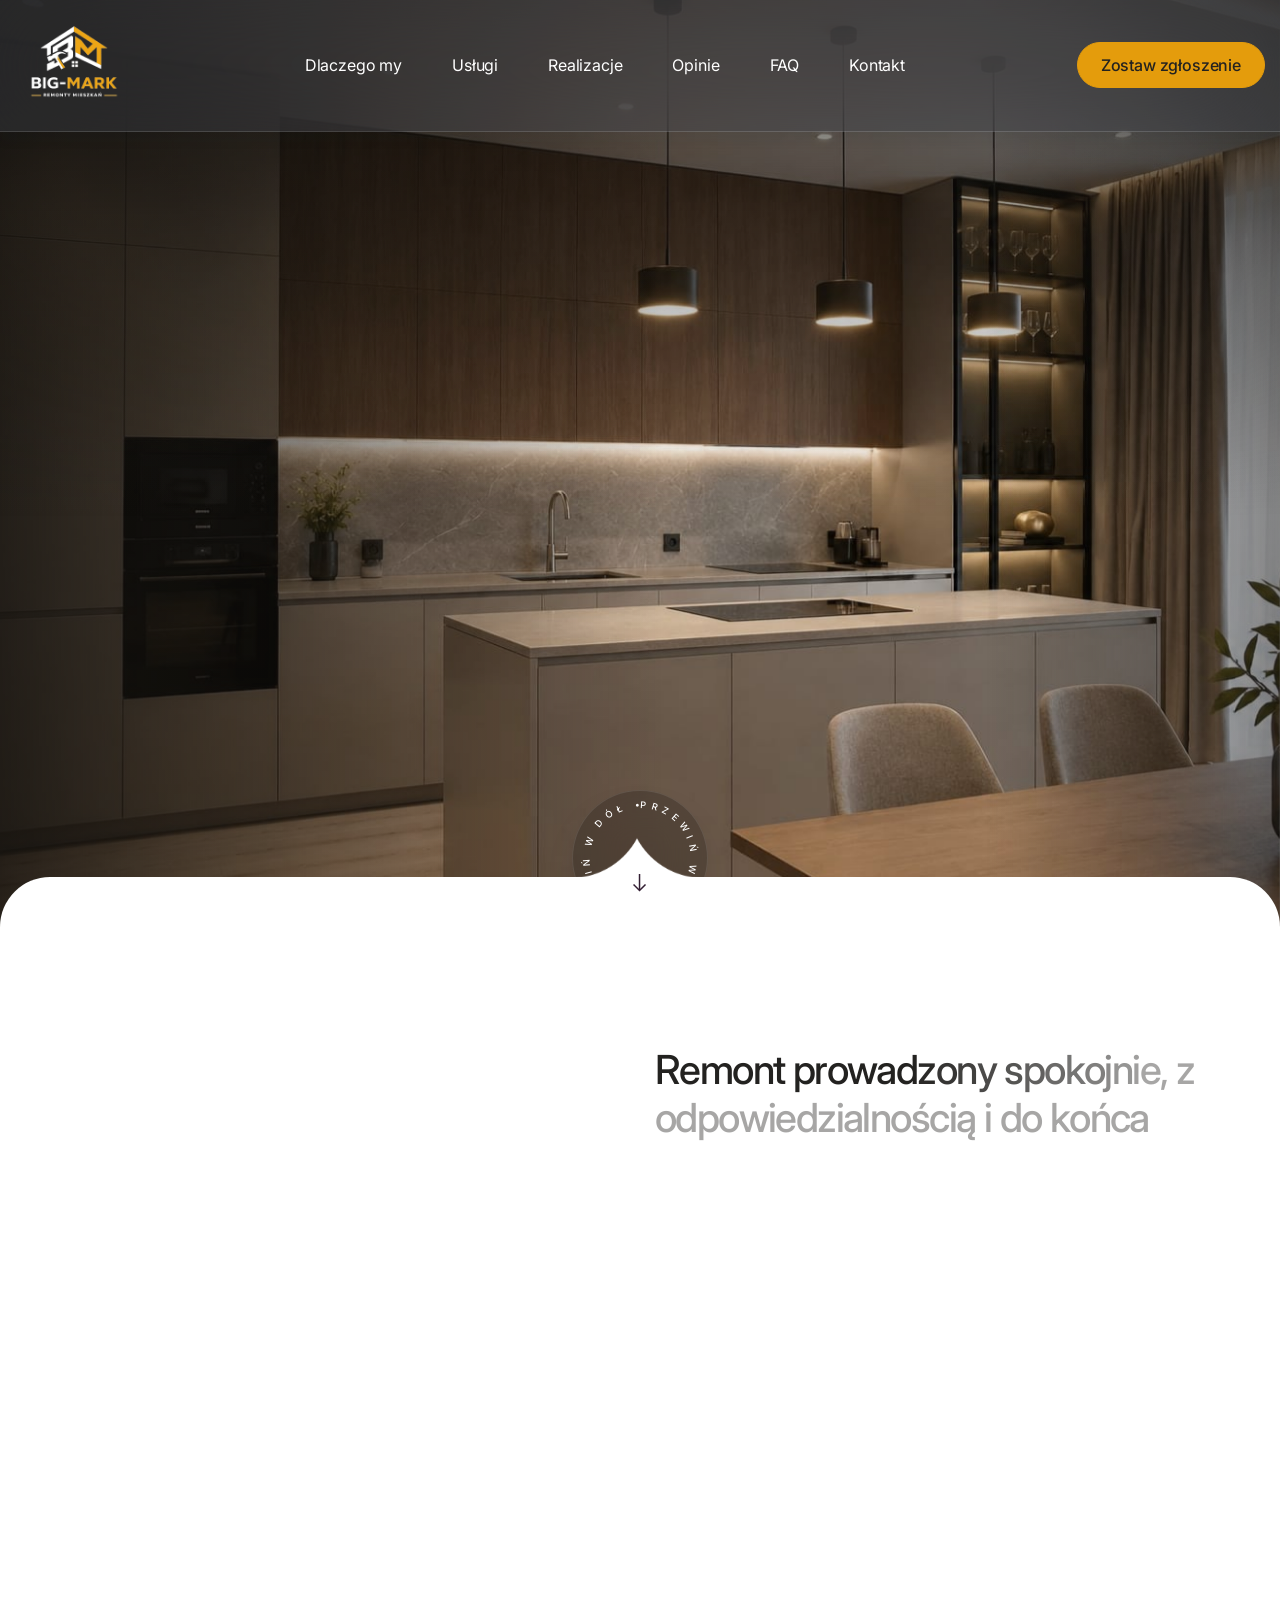
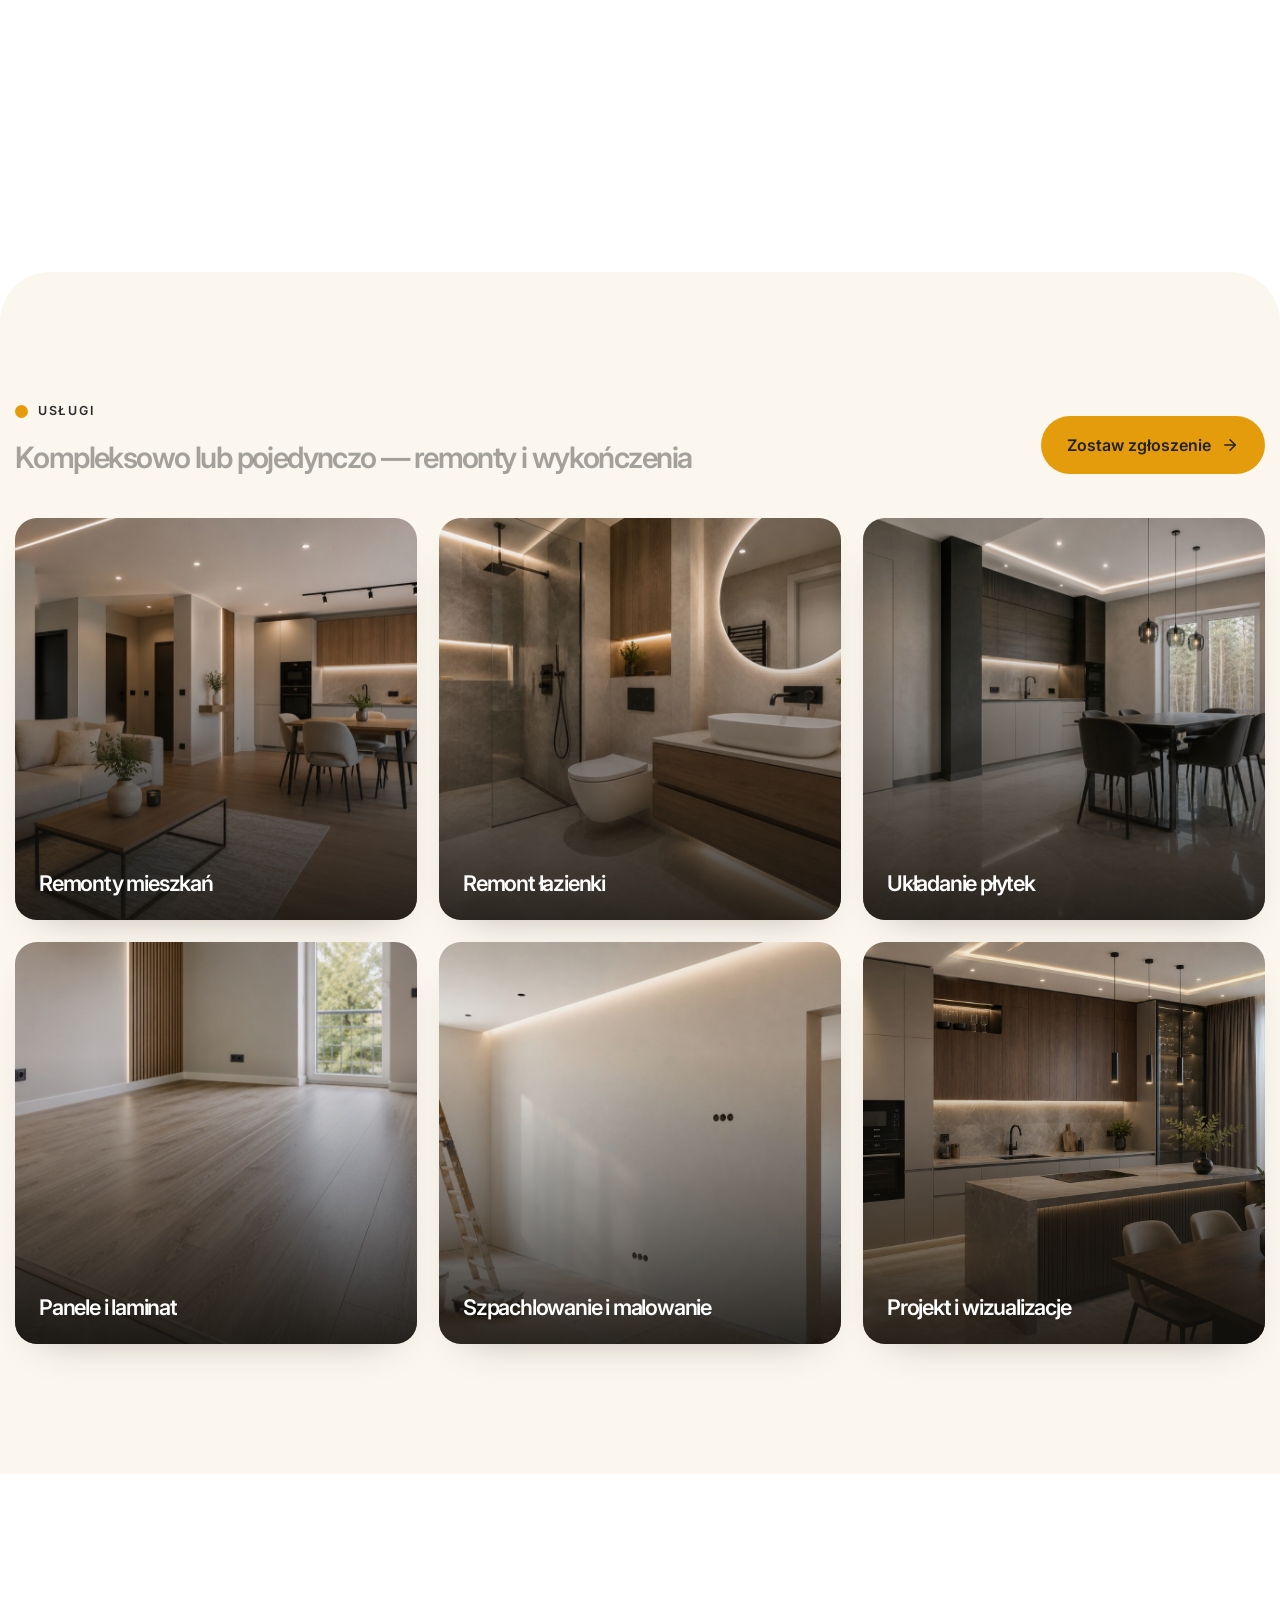
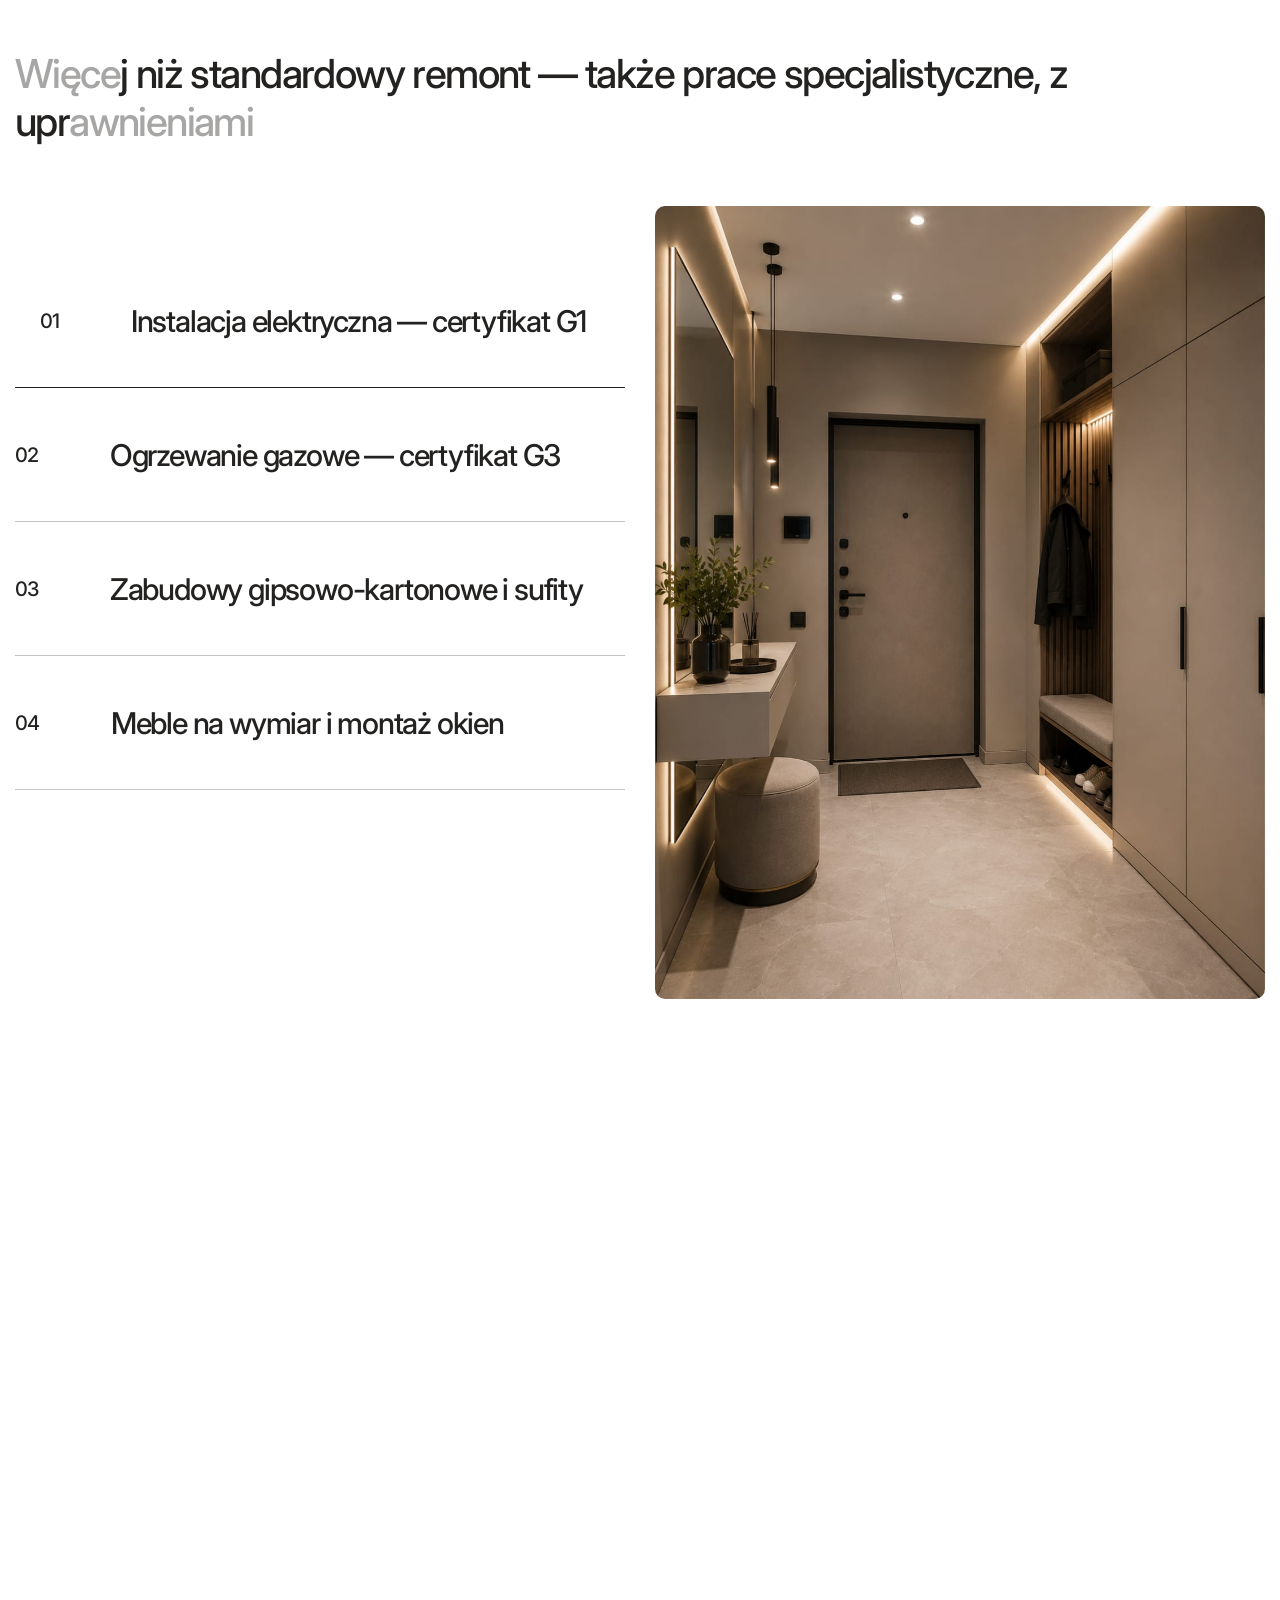
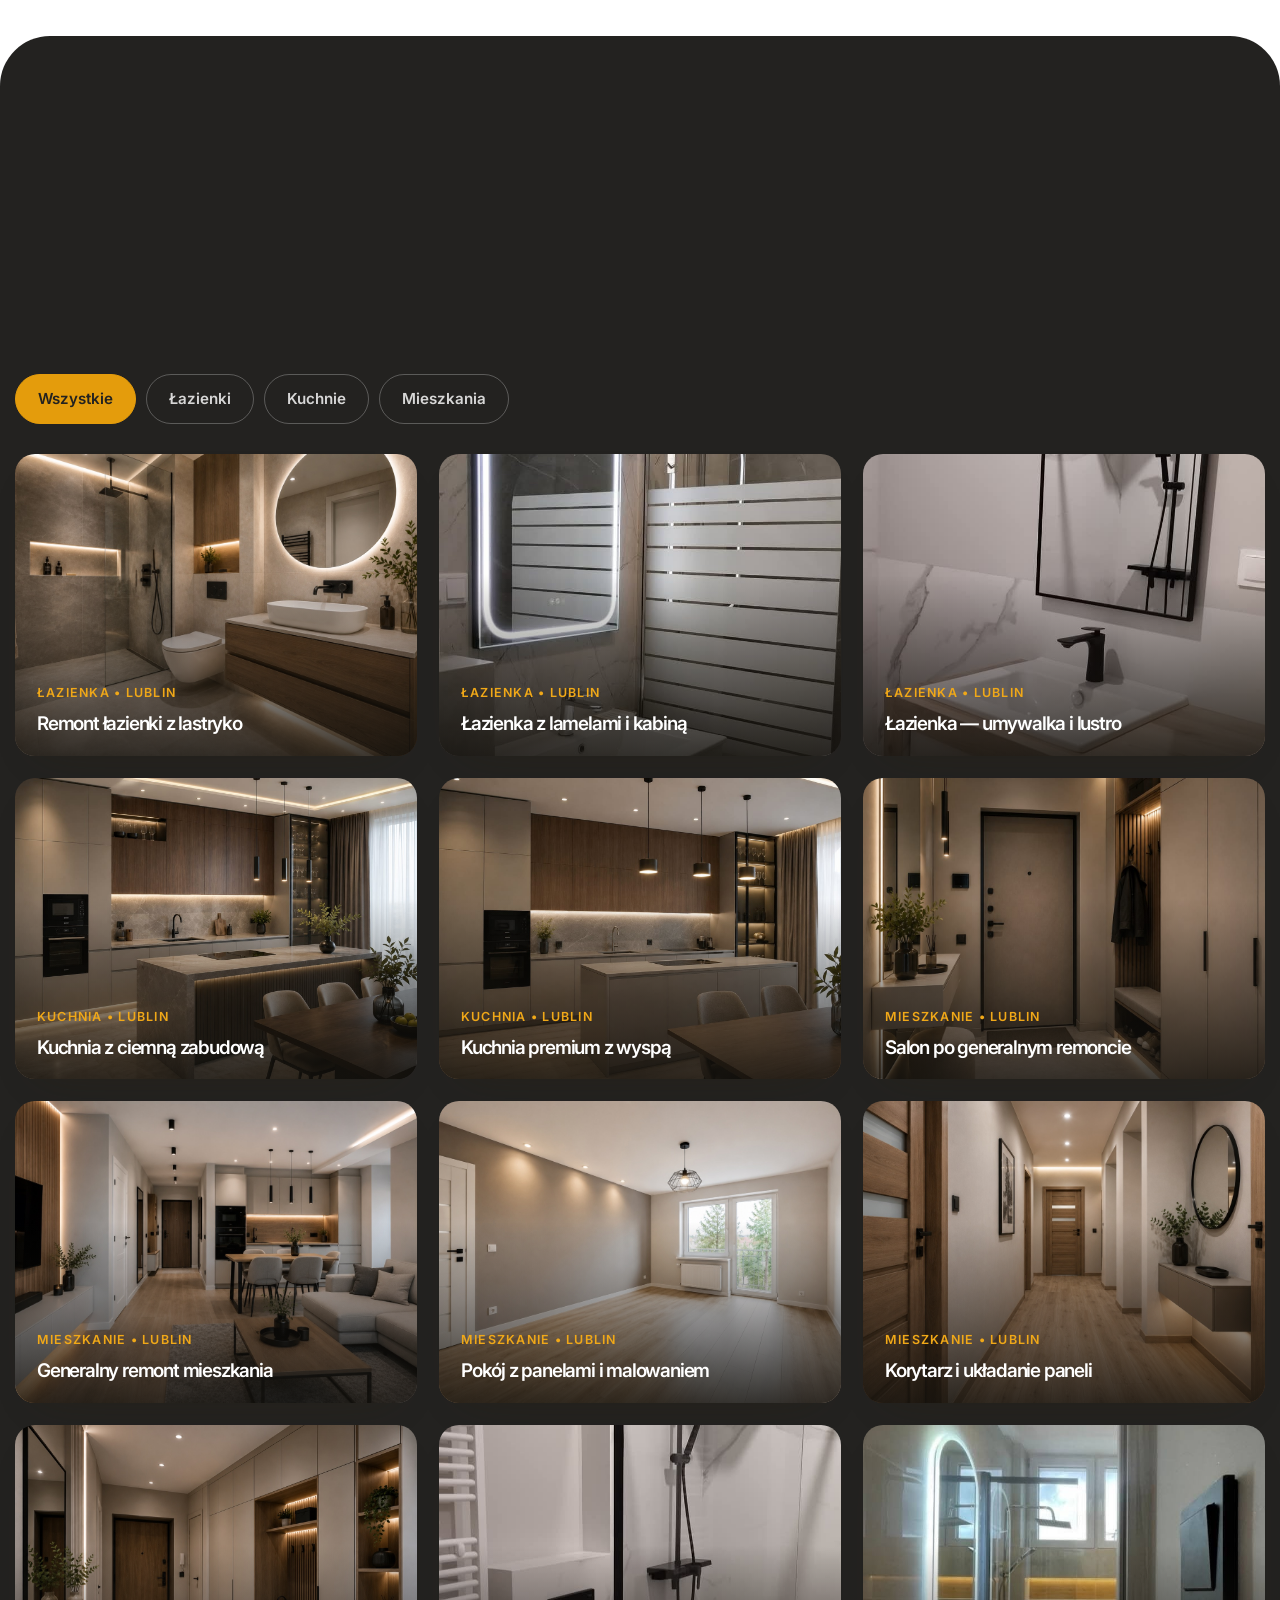
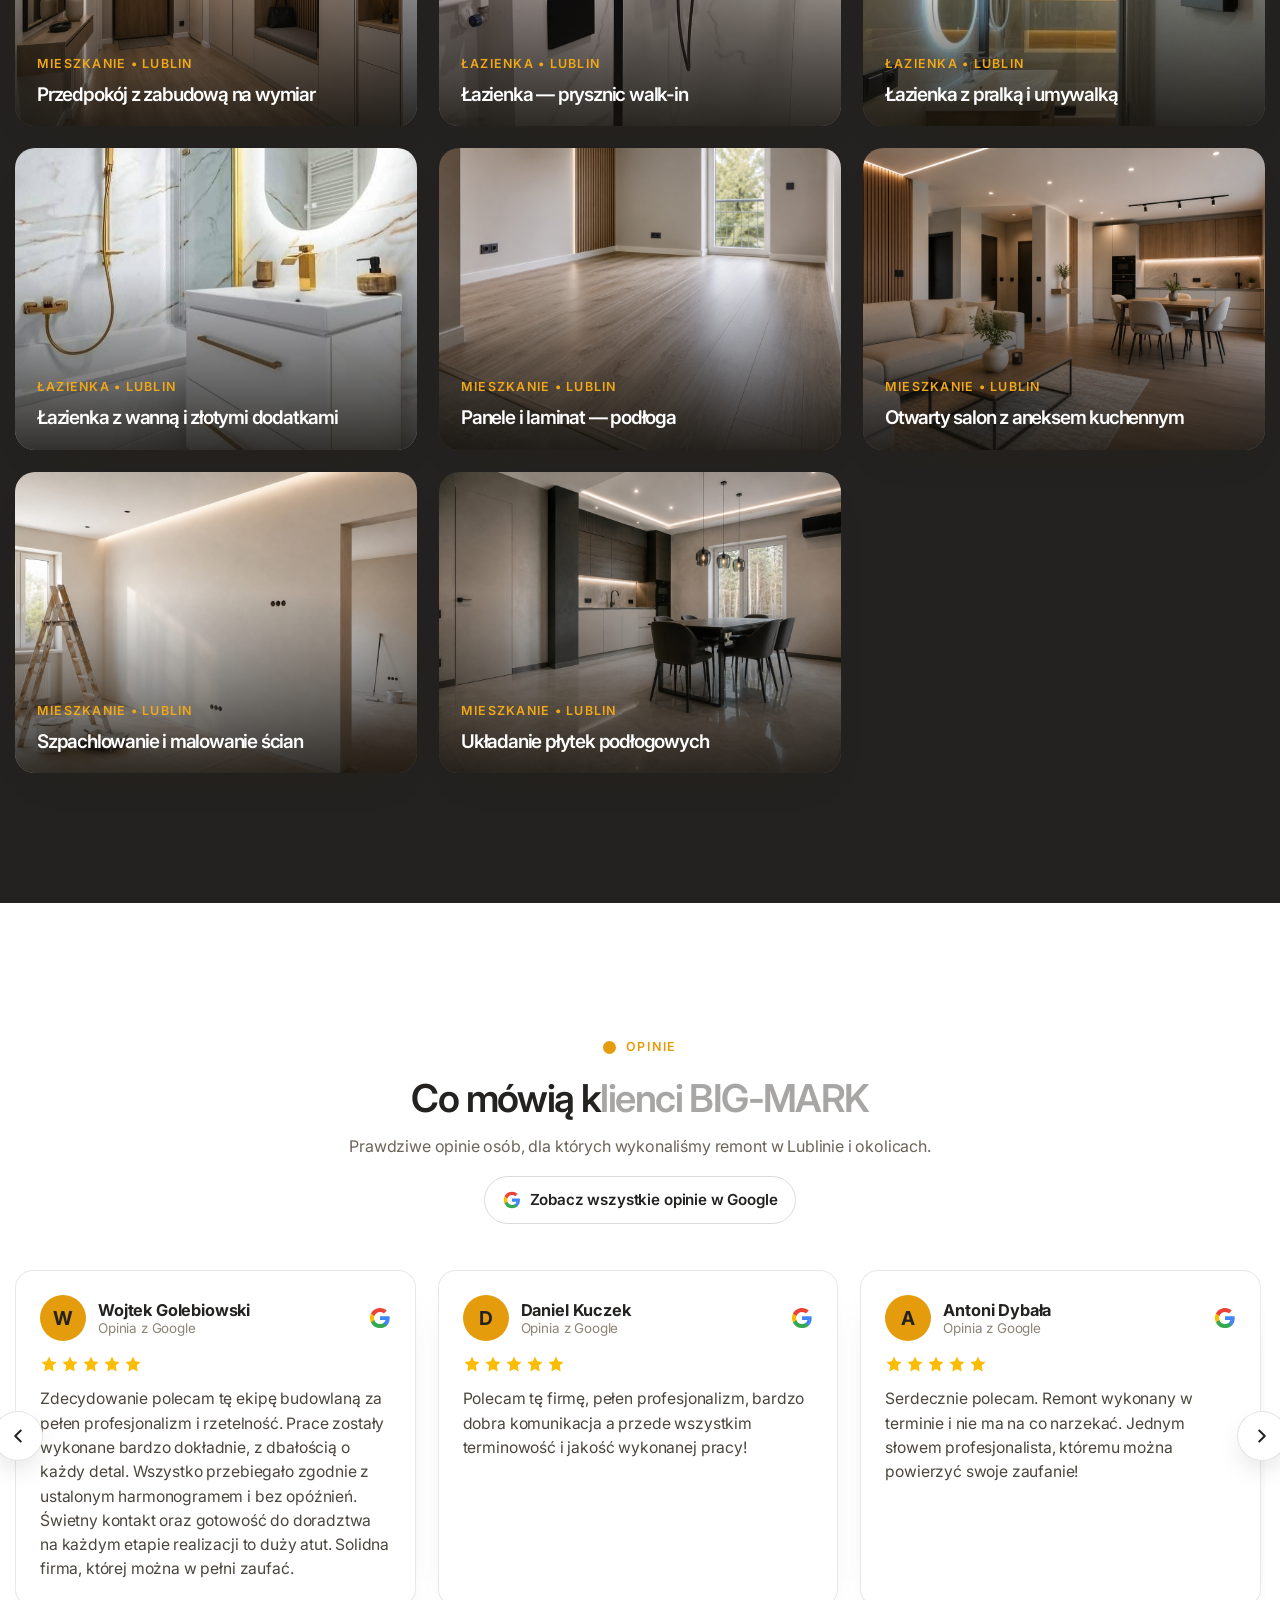
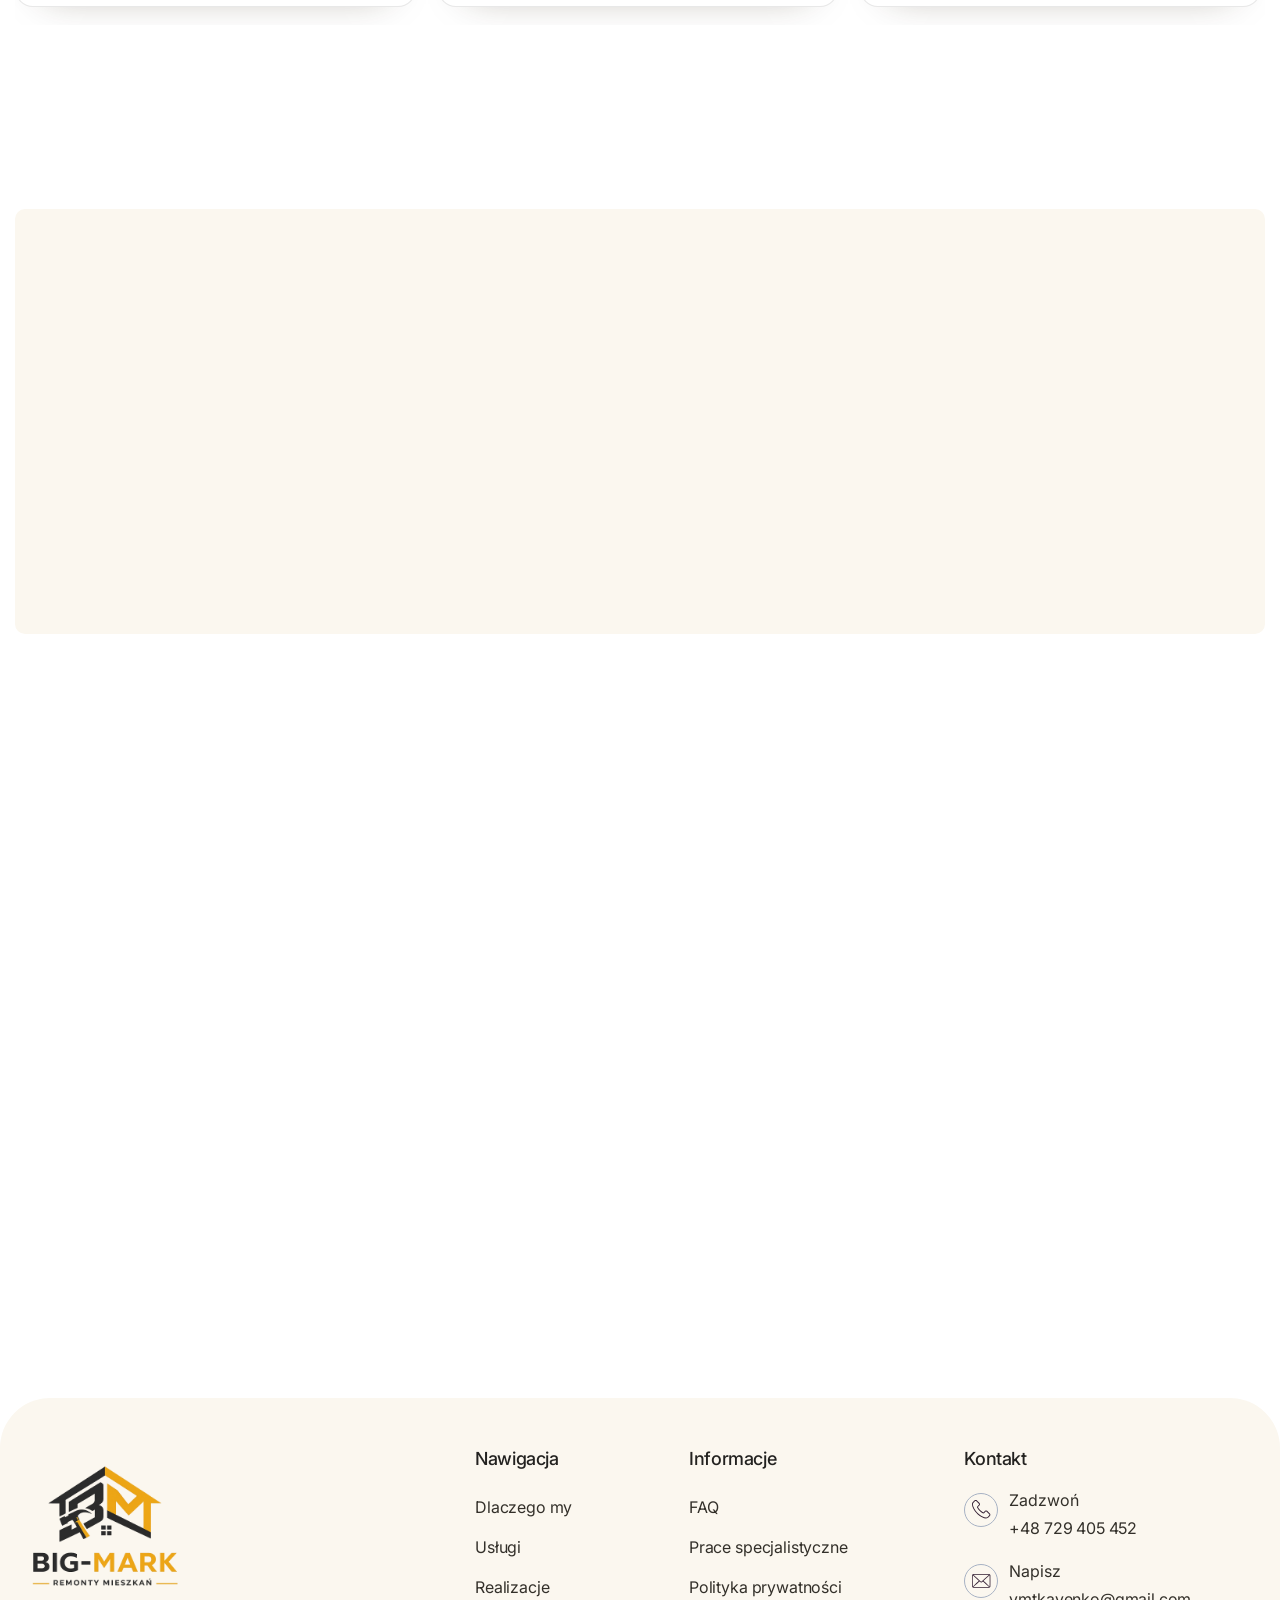
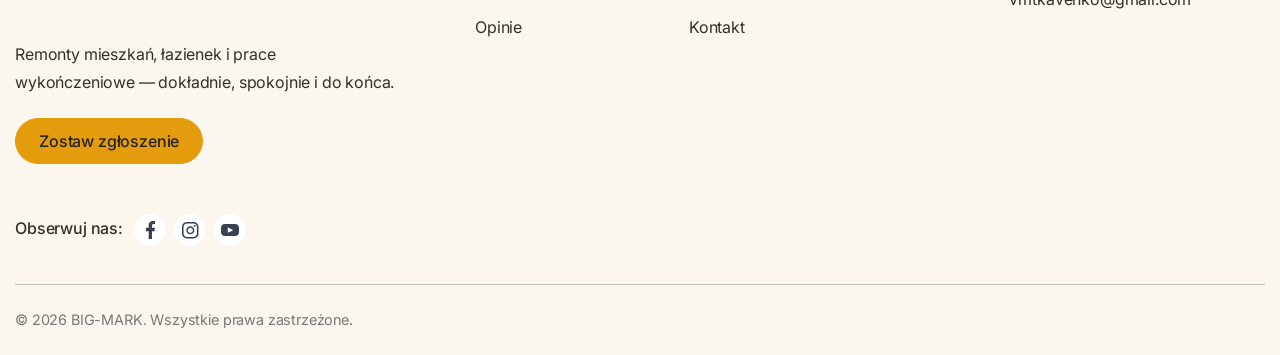
==== commit 54e172f4: "Hero: replace right-side slideshow with real BIG-MARK renovation photos Co-Authored-By: Claude Opus " ====
--- a/index.html
+++ b/index.html
@@ -583,7 +583,7 @@
   }
 })();
 </script>
-<div class="w-layout-vflex rt-navbar-outer-wrapper-v1" data-wf--rt-navbar-v1--variant="base"><div class="rt-navbar-wrapper-v6"><div class="rt-navbar-v7 w-nav" data-animation="default" data-collapse="medium" data-duration="400" data-easing="ease" data-easing2="ease" data-w-id="4472bb61-51c2-9c34-4c08-1ca35840643a" role="banner"><div class="w-layout-blockcontainer rt-container w-container"><div class="w-layout-hflex rt-navbar-wrapper-v4"><a class="rt-brand-logo w-nav-brand" href="#top"><img alt="BIG-MARK" class="rt-site-logo bm-logo bm-logo-light" src="assets/big-mark_logo_white.png"/><img alt="BIG-MARK" class="rt-site-logo bm-logo bm-logo-dark" loading="eager" src="assets/big-mark_logo_transparent.png"/></a><nav class="rt-navbar-v1-menu-holder w-nav-menu" role="navigation"><div class="w-layout-vflex rt-nav-menu-holder-wrapper"><div class="w-layout-hflex rt-navbar-inner-menu-wrapper"><a class="rt-navigation-link-v1 w-inline-block" href="#dlaczego"><div>Dlaczego my</div></a><a class="rt-navigation-link-v1 w-inline-block" href="#uslugi"><div>Usługi</div></a><a class="rt-navigation-link-v1 w-inline-block" href="#realizacje"><div>Realizacje</div></a><a class="rt-navigation-link-v1 w-inline-block" href="#opinie"><div>Opinie</div></a><a class="rt-navigation-link-v1 w-inline-block" href="#faq"><div>FAQ</div></a><a class="rt-navigation-link-v1 w-inline-block" href="#kontakt"><div>Kontakt</div></a></div><div class="w-layout-vflex rt-nav-bottom-content"><div class="w-layout-hflex rt-nav-botton-wrapper"><div class="w-layout-vflex rt-flex-stretch rt-display-none-mobile"><a class="rt-button rt-border-radius-large rt-overflow-hidden w-inline-block" data-bm-popup="1" data-w-id="49d358eb-d6c4-264f-7e35-2a6452b92103" data-wf--rt-button-v1--variant="base" role="button" tabindex="0"><div class="rt-text-style-button rt-button-color-change rt-button-z-index">Zostaw zgłoszenie</div><div class="rt-button-overlap"></div></a></div><div class="w-layout-vflex rt-flex-stretch"><a class="rt-button rt-border-radius-large rt-overflow-hidden w-inline-block" data-bm-popup="1" data-w-id="49d358eb-d6c4-264f-7e35-2a6452b92103" data-wf--rt-button-v1--variant="base" role="button" tabindex="0"><div class="rt-text-style-button rt-button-color-change rt-button-z-index">Zostaw zgłoszenie</div><div class="rt-button-overlap"></div></a></div></div><div class="w-layout-vflex rt-nav-bottom-follow-content"><div class="rt-text-style-h5">Obserwuj nas</div><div class="w-layout-hflex rt-nav-social-icon-wrapper bm-nav-social"><a aria-label="Facebook" class="rt-social-media-icon-wrapper bm-nav-social-link w-inline-block" href="https://www.facebook.com/share/g/1EL1bzxpEm/" rel="noopener" target="_blank"><svg aria-hidden="true" fill="currentColor" viewbox="0 0 24 24"><path d="M22 12.06C22 6.5 17.52 2 12 2S2 6.5 2 12.06c0 5 3.66 9.15 8.44 9.94v-7.03H7.9v-2.9h2.54V9.85c0-2.51 1.49-3.9 3.78-3.9 1.09 0 2.24.2 2.24.2v2.46h-1.26c-1.24 0-1.63.77-1.63 1.56v1.87h2.78l-.44 2.9h-2.34V22C18.34 21.21 22 17.06 22 12.06z"></path></svg></a><a aria-label="WhatsApp" class="rt-social-media-icon-wrapper bm-nav-social-link bm-nav-social-wa w-inline-block" href="https://wa.me/48729405452" rel="noopener" target="_blank"><svg aria-hidden="true" fill="currentColor" viewbox="0 0 24 24"><path d="M.057 24l1.687-6.163a11.867 11.867 0 0 1-1.587-5.946C.16 5.335 5.495 0 12.05 0a11.817 11.817 0 0 1 8.413 3.488 11.824 11.824 0 0 1 3.48 8.414c-.003 6.557-5.338 11.892-11.893 11.892a11.9 11.9 0 0 1-5.688-1.448L.057 24zm6.597-3.807c1.676.995 3.276 1.591 5.392 1.592 5.448 0 9.886-4.434 9.889-9.885.002-5.462-4.415-9.89-9.881-9.892-5.452 0-9.887 4.434-9.889 9.884a9.86 9.86 0 0 0 1.51 5.26l-.999 3.648 3.737-.981zm11.387-5.464c-.074-.124-.272-.198-.57-.347-.297-.149-1.758-.868-2.031-.967-.272-.099-.47-.149-.669.149-.198.297-.768.967-.941 1.165-.173.198-.347.223-.644.074-.297-.149-1.255-.462-2.39-1.475-.883-.788-1.48-1.761-1.653-2.059-.173-.297-.018-.458.13-.606.134-.133.297-.347.446-.521.151-.172.2-.296.3-.495.099-.198.05-.372-.025-.521-.075-.148-.669-1.611-.916-2.206-.242-.579-.487-.501-.669-.51l-.57-.01c-.198 0-.52.074-.792.372s-1.04 1.016-1.04 2.479 1.065 2.876 1.213 3.074c.149.198 2.096 3.2 5.077 4.487.709.306 1.262.489 1.694.626.712.226 1.36.194 1.872.118.571-.085 1.758-.719 2.006-1.413.248-.694.248-1.289.173-1.413z"></path></svg></a></div></div><div class="w-layout-vflex rt-nav-contact-box"><a class="rt-text-color-slate-charcoal" href="tel:+48729405452">+48 729 405 452</a><a class="rt-text-color-slate-charcoal" href="mailto:vmtkavenko@gmail.com">vmtkavenko@gmail.com</a></div></div></div></nav><div class="rt-mobile-list-button w-nav-button"><div class="w-layout-vflex rt-nav-open-mobile-button"><div class="rt-mobile-list-line-one rt-background-color-white"></div><div class="rt-mobile-list-line-two rt-background-color-white"></div><div class="rt-mobile-list-line-three rt-background-color-white"></div></div></div><div class="rt-navbar-button-wraper"><a class="rt-button rt-border-radius-large rt-overflow-hidden w-inline-block" data-bm-popup="1" data-w-id="49d358eb-d6c4-264f-7e35-2a6452b92103" data-wf--rt-button-v1--variant="nav-button" role="button" tabindex="0"><div class="rt-text-style-button rt-button-color-change rt-button-z-index">Zostaw zgłoszenie</div><div class="rt-button-overlap"></div></a></div></div></div></div><div class="rt-navbar-box-shadow-v4"></div></div></div><div class="rt-hero-background rt-overflow-hidden"><section class="rt-hero-v1" id="top"><div class="w-layout-blockcontainer rt-container rt-full-height w-container"><div class="w-layout-hflex rt-hero-main-wrapper-v1"><div class="w-layout-vflex rt-hero-left-content-wrapper"><div class="w-layout-hflex rt-hero-top-subtext rt-tag-box-gap-h1" data-w-id="46199dd4-8f6e-6120-2106-3d01bb4c367d" style="opacity:0"><div class="rt-round rt-background-color-neon-lime rt-border-radius-full"></div><div class="rt-text-style-h6 rt-text-color-white rt-font-weight-regular bm-hero-eyebrow">Remonty i wykończenia • Lublin i okolice</div></div><div class="rt-h1-gap" data-w-id="d528b415-b9ef-6613-5dc8-d54111a2abca" style="opacity:0"><h1 class="rt-gap-off bm-hero-h1"><span class="bm-hl">Remonty mieszkań <br class="bm-br-m"/>w Lublinie</span><span class="bm-hl">bez niedokończonych prac</span></h1></div><p class="rt-gap-off rt-text-color-white rt-h1-paragraph-gap" data-w-id="46199dd4-8f6e-6120-2106-3d01bb4c3683" style="opacity:0">BIG-MARK wykonuje remonty, wykończenia i prace specjalistyczne — dokładnie, bez zbędnych problemów i bez ukrytych niespodzianek.</p><div class="w-layout-hflex rt-hero-button-wrapper" data-w-id="46199dd4-8f6e-6120-2106-3d01bb4c3685" style="opacity:0"><div><a class="rt-button rt-border-radius-large rt-overflow-hidden w-inline-block" data-bm-popup="1" data-w-id="49d358eb-d6c4-264f-7e35-2a6452b92103" data-wf--rt-button-v1--variant="base" role="button" tabindex="0"><div class="rt-text-style-button rt-button-color-change rt-button-z-index">Zostaw zgłoszenie</div><div class="rt-button-overlap"></div></a></div><div><a class="rt-button-v5 rt-border-radius-large rt-overflow-hidden w-inline-block" data-w-id="33d3f95f-b752-827c-3713-e5fb5d000c45" href="https://wa.me/48729405452" target="_blank"><div class="rt-text-style-button rt-button-color-change rt-button-z-index button-v2-2">Napisz na WhatsApp</div><div class="rt-button-overlap button-v2-3"></div></a></div></div></div><div class="w-layout-vflex rt-hero-right-content-wrapper rt-border-radius rt-top-margin" data-w-id="46199dd4-8f6e-6120-2106-3d01bb4c368d" style="opacity:0"><div class="rt-hero-background-video rt-border-radius rt-overflow-hidden bm-slideshow"><img alt="Łazienka z lastryko po remoncie — BIG-MARK Lublin" loading="lazy" src="assets/photos/gallery-01.jpeg"/><img alt="Łazienka z lamelami drewnianymi — BIG-MARK Lublin" loading="lazy" src="assets/photos/gallery-08.jpeg"/><img alt="Umywalka i okrągłe lustro — BIG-MARK Lublin" loading="lazy" src="assets/photos/gallery-09.jpeg"/><img alt="Kuchnia po remoncie — BIG-MARK Lublin" loading="lazy" src="assets/photos/gallery-02.jpeg"/><img alt="Kuchnia premium z wyspą — BIG-MARK Lublin" loading="lazy" src="assets/photos/gallery-06.jpeg"/></div><div class="rt-hero-video-description"><div class="rt-text-color-white">Zobacz, jak pracujemy — dokładnie i z dbałością o detale.</div></div></div></div></div></section><div class="rt-hero-background-image-wrapper-v1 rt-home-one-bg"><img alt="Nowoczesna kuchnia po remoncie — BIG-MARK Lublin" class="rt-hero-background-image-v1" src="assets/photos/gallery-06.jpeg"/></div><div class="rt-hero-v1-left-linear"></div><div class="rt-hero-v1-right-linear"></div><div class="rt-hero-v1-top-linear"></div></div><div class="bm-transition-wrap"><div class="bm-hero-transition"></div><button aria-label="Przewiń w dół" class="bm-sd-badge" data-bm-scrolldown="1"><svg aria-hidden="true" class="bm-sd-ring" viewbox="0 0 160 160"><defs><path d="M80,20 a60,60 0 1,1 -0.1,0" id="bmSdCircle"></path></defs><text><textpath href="#bmSdCircle" lengthadjust="spacing" textlength="377">PRZEWIŃ W DÓŁ • PRZEWIŃ W DÓŁ • </textpath></text></svg></button><img alt="" aria-hidden="true" class="bm-sd-mask" src="assets/Flampt%20Webflow%20Website%20Copier/images/69c502671e56351ee61de530_Mask%20group%201%20%281%29.svg"/><a aria-label="Przewiń w dół" class="bm-sd-arrow" data-bm-scrolldown="1" href="#dlaczego"><img alt="" src="assets/Flampt%20Webflow%20Website%20Copier/images/69a7ad05845cad119b1ae8f2_down%20arrow%20%281%29.svg"/></a></div><section class="rt-about-us rt-overflow-hidden" id="dlaczego"><div class="w-layout-blockcontainer rt-container w-container"><div class="w-layout-hflex rt-about-us-main-wrapper"><div class="w-layout-hflex rt-about-us-left rt-position-relative"><div class="rt-about-us-image-wrapper rt-mask-v5" image-appear=""><img alt="Nowoczesna kuchnia po remoncie — BIG-MARK" data-w-id="b1d916e9-307f-fec2-c469-e258b1861539" loading="lazy" src="assets/photos/gallery-02.jpeg" style="opacity:0"/></div><div class="w-layout-vflex rt-about-us-left-overlap-box rt-background-mist-white" data-w-id="82e91d49-d081-037f-cced-1c5bdb5002f5" image-appear="" style="opacity:0"><div class="w-layout-hflex rt-overlap-top"><div class="rt-font-size-48">100%</div></div><div class="rt-overlap-bottom">Prac doprowadzonych do końca</div></div></div><div class="w-layout-vflex rt-about-us-right"><div appear="" class="w-layout-hflex rt-hero-top-subtext rt-tag-box-gap-h2" data-w-id="670ce045-885d-50aa-cebe-e1599a519c7c" style="opacity:0"><div class="rt-round rt-background-color-neon-lime rt-border-radius-full"></div><div class="rt-text-style-h6 rt-font-weight-regular">Dlaczego nam ufają</div></div><h2 appear="" class="rt-gap-off rt-h2-gap" scroll-text="1">Remont prowadzony spokojnie, z odpowiedzialnością i do końca</h2><div class="rt-abouts-us-right-description" data-w-id="0eca5895-a6cd-29c6-3cff-ce1d6221ff79" style="opacity:0"><p appear="" class="rt-gap-off rt-h2-paragraph-gap">Bierzemy na siebie całość prac — także te trudniejsze, przy których inni wykonawcy rezygnują. Bez chaosu, bez znikania i bez zostawiania rzeczy „na później”.</p></div><div appear="" class="rt-right-middle-content-wrapper" data-w-id="af1b310f-3a41-c747-d9c9-73f2ca399ea0" style="opacity:0"><div class="w-layout-hflex rt-right-middle-content-inner"><div class="w-layout-vflex rt-about-middle-content-icon-warpper rt-border-radius-full"><div class="w-layout-vflex rt-about-us-icon-wrapper"><img alt="Helmet line icon dark" loading="lazy" src="assets/Flampt%20Webflow%20Website%20Copier/images/69f310683aaf6e2f463ed65b_Vector%2868%29.svg"/></div></div><div class="w-layout-vflex rt-right-middle-content-text-wrapper"><div class="rt-text-style-h5 rt-h5-bottom-gap-v2">Dokładne wykończenie i dbałość o detal</div><div>Kompleksowe prace remontowe i wykończeniowe w mieszkaniach — od przygotowania powierzchni po finalne wykończenie.</div></div></div></div><div appear="" class="rt-right-middle-content-wrapper rt-top-border-off rt-bottom-gap" data-w-id="b966aca3-4f79-3cdc-5e8e-a55e8ea9abc5" style="opacity:0"><div class="w-layout-hflex rt-right-middle-content-inner"><div class="w-layout-vflex rt-about-middle-content-icon-warpper rt-border-radius-full"><div class="w-layout-vflex rt-about-us-icon-wrapper"><img alt="Headphone line icon dark" loading="lazy" src="assets/Flampt%20Webflow%20Website%20Copier/images/69f31068886983ec7158da32_Vector%2869%29.svg"/></div></div><div class="w-layout-vflex rt-right-middle-content-text-wrapper"><div class="rt-text-style-h5 rt-h5-bottom-gap-v2">Łatwa, spokojna komunikacja na każdym etapie</div><div>Jasne ustalenia i spokojny kontakt na każdym etapie prac.</div></div></div></div><div appear="" class="bm-about-cta" data-w-id="48bfd375-5d69-322b-b588-12baee5cee06" style="opacity:0"><a class="rt-button rt-border-radius-large rt-overflow-hidden w-inline-block bm-about-btn" data-bm-popup="1" data-w-id="49d358eb-d6c4-264f-7e35-2a6452b92103" data-wf--rt-button-v1--variant="base" role="button" tabindex="0"><div class="rt-text-style-button rt-button-color-change rt-button-z-index">Zostaw zgłoszenie</div><div class="rt-button-overlap"></div></a></div></div></div></div></section><section class="rt-services rt-background-mist-white rt-border-radius-top-right-left" id="uslugi"><div class="w-layout-blockcontainer rt-container w-container"><div class="w-layout-vflex rt-service-main-wrapper"><div class="bm-uslugi-head"><div class="bm-uslugi-head-left"><div class="bm-eyebrow">Usługi</div><h2 class="bm-uslugi-title" scroll-text="1">Kompleksowo lub pojedynczo — remonty i wykończenia</h2></div><button class="bm-uslugi-cta" data-bm-popup="1" type="button">Zostaw zgłoszenie <svg fill="none" stroke="currentColor" stroke-linecap="round" stroke-linejoin="round" stroke-width="2" viewbox="0 0 24 24"><line x1="5" x2="19" y1="12" y2="12"></line><polyline points="12 5 19 12 12 19"></polyline></svg></button></div><div class="bm-uslugi-grid"><article aria-label="Remonty mieszkań — zostaw zgłoszenie" class="bm-svc-card" data-bm-popup="1" role="button" tabindex="0"><div class="bm-svc-img"><img alt="Remonty mieszkań — BIG-MARK Lublin" loading="lazy" src="assets/photos/foto-remonty-mieszkan.jpeg"/></div><span class="bm-svc-arrow"><svg fill="none" stroke="currentColor" stroke-linecap="round" stroke-linejoin="round" stroke-width="2" viewbox="0 0 24 24"><line x1="7" x2="17" y1="17" y2="7"></line><polyline points="7 7 17 7 17 17"></polyline></svg></span><div class="bm-svc-body"><h3>Remonty mieszkań</h3><p>Kompleksowe prace remontowe i wykończeniowe — od przygotowania powierzchni po finalne wykończenie.</p></div></article><article aria-label="Remont łazienki — zostaw zgłoszenie" class="bm-svc-card" data-bm-popup="1" role="button" tabindex="0"><div class="bm-svc-img"><img alt="Remont łazienki — BIG-MARK Lublin" loading="lazy" src="assets/photos/foto-remont-lazienki.jpeg"/></div><span class="bm-svc-arrow"><svg fill="none" stroke="currentColor" stroke-linecap="round" stroke-linejoin="round" stroke-width="2" viewbox="0 0 24 24"><line x1="7" x2="17" y1="17" y2="7"></line><polyline points="7 7 17 7 17 17"></polyline></svg></span><div class="bm-svc-body"><h3>Remont łazienki</h3><p>Płytki, instalacje, zabudowy, montaż elementów i dopracowane detale.</p></div></article><article aria-label="Układanie płytek — zostaw zgłoszenie" class="bm-svc-card" data-bm-popup="1" role="button" tabindex="0"><div class="bm-svc-img"><img alt="Układanie płytek — BIG-MARK Lublin" loading="lazy" src="assets/photos/foto-ukladanie-plytek.jpeg"/></div><span class="bm-svc-arrow"><svg fill="none" stroke="currentColor" stroke-linecap="round" stroke-linejoin="round" stroke-width="2" viewbox="0 0 24 24"><line x1="7" x2="17" y1="17" y2="7"></line><polyline points="7 7 17 7 17 17"></polyline></svg></span><div class="bm-svc-body"><h3>Układanie płytek</h3><p>Precyzyjnie w łazienkach, kuchniach, korytarzach i innych pomieszczeniach.</p></div></article><article aria-label="Panele i laminat — zostaw zgłoszenie" class="bm-svc-card" data-bm-popup="1" role="button" tabindex="0"><div class="bm-svc-img"><img alt="Panele i laminat — BIG-MARK Lublin" loading="lazy" src="assets/photos/foto-panele-laminat.jpeg"/></div><span class="bm-svc-arrow"><svg fill="none" stroke="currentColor" stroke-linecap="round" stroke-linejoin="round" stroke-width="2" viewbox="0 0 24 24"><line x1="7" x2="17" y1="17" y2="7"></line><polyline points="7 7 17 7 17 17"></polyline></svg></span><div class="bm-svc-body"><h3>Panele i laminat</h3><p>Montaż paneli i laminatu z dbałością o równe wykończenia, listwy i detale.</p></div></article><article aria-label="Szpachlowanie i malowanie — zostaw zgłoszenie" class="bm-svc-card" data-bm-popup="1" role="button" tabindex="0"><div class="bm-svc-img"><img alt="Szpachlowanie i malowanie — BIG-MARK Lublin" loading="lazy" src="assets/photos/foto-szpachlowanie.jpeg"/></div><span class="bm-svc-arrow"><svg fill="none" stroke="currentColor" stroke-linecap="round" stroke-linejoin="round" stroke-width="2" viewbox="0 0 24 24"><line x1="7" x2="17" y1="17" y2="7"></line><polyline points="7 7 17 7 17 17"></polyline></svg></span><div class="bm-svc-body"><h3>Szpachlowanie i malowanie</h3><p>Gładzie, przygotowanie ścian oraz malowanie wnętrz.</p></div></article><article aria-label="Projekt i wizualizacje — zostaw zgłoszenie" class="bm-svc-card" data-bm-popup="1" role="button" tabindex="0"><div class="bm-svc-img"><img alt="Projekt i wizualizacje — BIG-MARK Lublin" loading="lazy" src="assets/photos/gallery-02.jpeg"/></div><span class="bm-svc-arrow"><svg fill="none" stroke="currentColor" stroke-linecap="round" stroke-linejoin="round" stroke-width="2" viewbox="0 0 24 24"><line x1="7" x2="17" y1="17" y2="7"></line><polyline points="7 7 17 7 17 17"></polyline></svg></span><div class="bm-svc-body"><h3>Projekt i wizualizacje</h3><p>Pomoc w zaplanowaniu układu, stylu i rozwiązań przed rozpoczęciem prac.</p></div></article></div></div></div></section><section class="rt-why-choose" id="specjalistyczne"><div class="w-layout-blockcontainer rt-container w-container"><div class="w-layout-vflex rt-why-choose-main"><div class="w-layout-vflex rt-why-choose-top-content rt-top-content-gap rt-mobile-gap-decrease"><div appear="" class="w-layout-hflex rt-hero-top-subtext rt-tag-box-gap-h2" data-w-id="a8691b0c-3cec-4d31-46d0-8b69a510239f" style="opacity:0"><div class="rt-round rt-background-color-neon-lime rt-border-radius-full"></div><div class="rt-text-style-h6 rt-font-weight-regular">Prace specjalistyczne</div></div><div class="rt-position-relative rt-overflow-hidden" data-w-id="f36ed0fa-dd9e-6621-3b06-a00a15ac6719"><h2 class="rt-gap-off" scroll-text="1">Więcej niż standardowy remont — także prace specjalistyczne, z uprawnieniami</h2><div class="rt-absolute-strech"><div class="rt-text-overlay rt-1"></div><div class="rt-text-overlay rt-2"></div></div></div></div><div class="w-layout-hflex rt-why-choose-bottom"><div class="w-layout-vflex rt-why-choose-bottom-left"><div class="w-layout-vflex rt-why-choose-left-top-item"><div appear="" class="w-layout-hflex rt-why-choose-left-top-item-one rt-position-relative rt-1" data-w-id="d987b796-4e3c-95ce-17ea-2e97b0004084"><div class="w-layout-hflex rt-why-choose-left-text rt-1" style="-webkit-transform:translate3d(1.5625rem, 0, 0) scale3d(1, 1, 1) rotateX(0) rotateY(0) rotateZ(0) skew(0, 0);-moz-transform:translate3d(1.5625rem, 0, 0) scale3d(1, 1, 1) rotateX(0) rotateY(0) rotateZ(0) skew(0, 0);-ms-transform:translate3d(1.5625rem, 0, 0) scale3d(1, 1, 1) rotateX(0) rotateY(0) rotateZ(0) skew(0, 0);transform:translate3d(1.5625rem, 0, 0) scale3d(1, 1, 1) rotateX(0) rotateY(0) rotateZ(0) skew(0, 0)"><div class="rt-text-style-h5">01</div><div class="rt-text-style-h3">Instalacja elektryczna — certyfikat G1</div></div><div class="rt-why-choose-border-line"><div class="rt-why-choose-us-absolute-inner-line rt-1" style="width:100%"></div></div></div><div appear="" class="w-layout-hflex rt-why-choose-left-top-item-one rt-position-relative rt-2" data-w-id="a79ee779-dfd3-c0bd-cb0e-5d563af702cc"><div class="w-layout-hflex rt-why-choose-left-text rt-2" style="-webkit-transform:translate3d(0rem, 0, 0) scale3d(1, 1, 1) rotateX(0) rotateY(0) rotateZ(0) skew(0, 0);-moz-transform:translate3d(0rem, 0, 0) scale3d(1, 1, 1) rotateX(0) rotateY(0) rotateZ(0) skew(0, 0);-ms-transform:translate3d(0rem, 0, 0) scale3d(1, 1, 1) rotateX(0) rotateY(0) rotateZ(0) skew(0, 0);transform:translate3d(0rem, 0, 0) scale3d(1, 1, 1) rotateX(0) rotateY(0) rotateZ(0) skew(0, 0)"><div class="rt-text-style-h5">02</div><div class="rt-text-style-h3">Ogrzewanie gazowe — certyfikat G3</div></div><div class="rt-why-choose-border-line"><div class="rt-why-choose-us-absolute-inner-line rt-2" style="width:0%"></div></div></div><div appear="" class="w-layout-hflex rt-why-choose-left-top-item-one rt-position-relative rt-3" data-w-id="a323b06a-7a44-5f6c-6f6e-33900b9b27a6"><div class="w-layout-hflex rt-why-choose-left-text rt-3" style="-webkit-transform:translate3d(0rem, 0, 0) scale3d(1, 1, 1) rotateX(0) rotateY(0) rotateZ(0) skew(0, 0);-moz-transform:translate3d(0rem, 0, 0) scale3d(1, 1, 1) rotateX(0) rotateY(0) rotateZ(0) skew(0, 0);-ms-transform:translate3d(0rem, 0, 0) scale3d(1, 1, 1) rotateX(0) rotateY(0) rotateZ(0) skew(0, 0);transform:translate3d(0rem, 0, 0) scale3d(1, 1, 1) rotateX(0) rotateY(0) rotateZ(0) skew(0, 0)"><div class="rt-text-style-h5">03</div><div class="rt-text-style-h3">Zabudowy gipsowo-kartonowe i sufity</div></div><div class="rt-why-choose-border-line"><div class="rt-why-choose-us-absolute-inner-line rt-3" style="width:0%"></div></div></div><div appear="" class="w-layout-hflex rt-why-choose-left-top-item-one rt-position-relative rt-4" data-w-id="da8d9224-8238-0305-0097-164258784327"><div class="w-layout-hflex rt-why-choose-left-text rt-4" style="-webkit-transform:translate3d(0rem, 0, 0) scale3d(1, 1, 1) rotateX(0) rotateY(0) rotateZ(0) skew(0, 0);-moz-transform:translate3d(0rem, 0, 0) scale3d(1, 1, 1) rotateX(0) rotateY(0) rotateZ(0) skew(0, 0);-ms-transform:translate3d(0rem, 0, 0) scale3d(1, 1, 1) rotateX(0) rotateY(0) rotateZ(0) skew(0, 0);transform:translate3d(0rem, 0, 0) scale3d(1, 1, 1) rotateX(0) rotateY(0) rotateZ(0) skew(0, 0)"><div class="rt-text-style-h5">04</div><div class="rt-text-style-h3">Meble na wymiar i montaż okien</div></div><div class="rt-why-choose-border-line"><div class="rt-why-choose-us-absolute-inner-line rt-4" style="width:0%"></div></div></div></div><div class="w-layout-hflex rt-why-choose-left-bottom-item" image-appear=""><div class="rt-why-choose-us-left-bottom-image-wrapper rt-border-radius rt-overflow-hidden"><img alt="Realizacja BIG-MARK — wykończenie wnętrza" data-w-id="b2184693-ddf4-0468-d5c8-ec982ae9fe41" loading="lazy" src="assets/photos/gallery-06.jpeg" style="opacity:0"/></div><div class="rt-why-choose-us-botoom-left-text-wrapper" data-w-id="656a5f47-1efc-24f4-bf4d-fed133ccfa19" style="opacity:0">Także instalacja wodna, <span class="rt-text-color-deep-plum rt-font-weight-medium">kostka brukowa</span> i ściany dekoracyjne</div></div></div><div class="rt-why-choose-bottom-right rt-overflow-hidden rt-border-radius"><div class="rt-image-mask-wrapper rt-mask-v2" image-appear=""><img alt="Realizacja BIG-MARK — wykończenie wnętrza" class="rt-why-choose-image-one" data-w-id="ab598e51-93f4-05fd-c8c2-217be912c2ae" loading="lazy" src="assets/photos/gallery-03.jpeg" style="opacity:1;-webkit-transform:translate3d(0, 0, 0) scale3d(1, 1, 1) rotateX(0) rotateY(0) rotateZ(0) skew(0, 0);-moz-transform:translate3d(0, 0, 0) scale3d(1, 1, 1) rotateX(0) rotateY(0) rotateZ(0) skew(0, 0);-ms-transform:translate3d(0, 0, 0) scale3d(1, 1, 1) rotateX(0) rotateY(0) rotateZ(0) skew(0, 0);transform:translate3d(0, 0, 0) scale3d(1, 1, 1) rotateX(0) rotateY(0) rotateZ(0) skew(0, 0)" width="750"/><img alt="Realizacja BIG-MARK — wykończenie wnętrza" class="rt-why-choose-image-two" loading="lazy" src="assets/photos/foto-generalny-remont.jpeg" style="-webkit-transform:translate3d(0, 0, 0) scale3d(1.1, 1.1, 1) rotateX(0) rotateY(0) rotateZ(0) skew(0, 0);-moz-transform:translate3d(0, 0, 0) scale3d(1.1, 1.1, 1) rotateX(0) rotateY(0) rotateZ(0) skew(0, 0);-ms-transform:translate3d(0, 0, 0) scale3d(1.1, 1.1, 1) rotateX(0) rotateY(0) rotateZ(0) skew(0, 0);transform:translate3d(0, 0, 0) scale3d(1.1, 1.1, 1) rotateX(0) rotateY(0) rotateZ(0) skew(0, 0);opacity:0" width="750"/><img alt="Realizacja BIG-MARK — wykończenie wnętrza" class="rt-why-choose-image-three" loading="lazy" src="assets/photos/foto-przedpokoj-zabudowa.jpeg" style="-webkit-transform:translate3d(0, 0, 0) scale3d(1.1, 1.1, 1) rotateX(0) rotateY(0) rotateZ(0) skew(0, 0);-moz-transform:translate3d(0, 0, 0) scale3d(1.1, 1.1, 1) rotateX(0) rotateY(0) rotateZ(0) skew(0, 0);-ms-transform:translate3d(0, 0, 0) scale3d(1.1, 1.1, 1) rotateX(0) rotateY(0) rotateZ(0) skew(0, 0);transform:translate3d(0, 0, 0) scale3d(1.1, 1.1, 1) rotateX(0) rotateY(0) rotateZ(0) skew(0, 0);opacity:0" width="750"/><img alt="Realizacja BIG-MARK — wykończenie wnętrza" class="rt-why-choose-image-four" loading="lazy" src="assets/photos/foto-pokoj-panele.jpeg" style="-webkit-transform:translate3d(0, 0, 0) scale3d(1.1, 1.1, 1) rotateX(0) rotateY(0) rotateZ(0) skew(0, 0);-moz-transform:translate3d(0, 0, 0) scale3d(1.1, 1.1, 1) rotateX(0) rotateY(0) rotateZ(0) skew(0, 0);-ms-transform:translate3d(0, 0, 0) scale3d(1.1, 1.1, 1) rotateX(0) rotateY(0) rotateZ(0) skew(0, 0);transform:translate3d(0, 0, 0) scale3d(1.1, 1.1, 1) rotateX(0) rotateY(0) rotateZ(0) skew(0, 0);opacity:0" width="750"/></div></div></div></div></div></section><div class="rt-counter-section-wrapper rt-position-relative" id="roofing-expert"><section class="rt-counter rt-border-radius-top-right-left rt-position-relative" id="liczby"><div class="w-layout-blockcontainer rt-container w-container"><div class="w-layout-vflex rt-counter-main"><div class="w-layout-hflex rt-counter-top-wrapper rt-section-content-middle-gap"><div appear="" class="w-layout-hflex rt-hero-top-subtext" data-w-id="c5496ae3-5ae3-ea95-cdfa-28b5be2ca989" style="opacity:0"><div class="rt-round rt-background-color-neon-lime rt-border-radius-full"></div><div class="rt-text-style-h6 rt-font-weight-regular">Liczby i fakty</div></div><div class="w-layout-vflex rt-counter-right-top"><div class="rt-position-relative rt-overflow-hidden" data-w-id="6e03475d-8e17-0018-0d29-965d4226c206"><h2 class="rt-gap-off" data-w-id="227818aa-1060-5d26-4a97-5514d441ff7d" scroll-text="1" style="opacity:0">Konkrety zamiast obietnic — remonty prowadzone spokojnie, dokładnie i do końca.</h2></div></div></div><div class="w-layout-hflex rt-counter-bottom-wrapper"><div class="w-layout-vflex rt-counter-card-wrapper rt-border-radius" data-w-id="f7a0e488-eff7-25a5-c64c-8211a9545b4e" style="opacity:0"><div class="w-layout-hflex rt-counter-box" data-w-id="f7a0e488-eff7-25a5-c64c-8211a9545b4f"><div class="w-layout-vflex rt-counter-train-wrap rt-projects-counter"><div class="w-layout-vflex rt-counter-train" style="-webkit-transform:translate3d(0, 0%, 0) scale3d(1, 1, 1) rotateX(0) rotateY(0) rotateZ(0) skew(0, 0);-moz-transform:translate3d(0, 0%, 0) scale3d(1, 1, 1) rotateX(0) rotateY(0) rotateZ(0) skew(0, 0);-ms-transform:translate3d(0, 0%, 0) scale3d(1, 1, 1) rotateX(0) rotateY(0) rotateZ(0) skew(0, 0);transform:translate3d(0, 0%, 0) scale3d(1, 1, 1) rotateX(0) rotateY(0) rotateZ(0) skew(0, 0)"><div class="rt-counter-text">1</div><div class="rt-counter-text">2</div><div class="rt-counter-text">3</div><div class="rt-counter-text">4</div><div class="rt-counter-text">5</div><div class="rt-counter-text">6</div><div class="rt-counter-text">7</div><div class="rt-counter-text">8</div><div class="rt-counter-text">9</div><div class="rt-counter-text">0</div></div><div class="w-layout-vflex rt-counter-train" style="-webkit-transform:translate3d(0, 0%, 0) scale3d(1, 1, 1) rotateX(0) rotateY(0) rotateZ(0) skew(0, 0);-moz-transform:translate3d(0, 0%, 0) scale3d(1, 1, 1) rotateX(0) rotateY(0) rotateZ(0) skew(0, 0);-ms-transform:translate3d(0, 0%, 0) scale3d(1, 1, 1) rotateX(0) rotateY(0) rotateZ(0) skew(0, 0);transform:translate3d(0, 0%, 0) scale3d(1, 1, 1) rotateX(0) rotateY(0) rotateZ(0) skew(0, 0)"><div class="rt-counter-text">1</div><div class="rt-counter-text">2</div><div class="rt-counter-text">3</div><div class="rt-counter-text">4</div><div class="rt-counter-text">5</div><div class="rt-counter-text">6</div><div class="rt-counter-text">7</div><div class="rt-counter-text">8</div><div class="rt-counter-text">9</div><div class="rt-counter-text">0</div></div></div><div class="w-layout-vflex rt-counter-train-wrap"><div class="w-layout-vflex rt-counter-train" style="-webkit-transform:translate3d(0, 0%, 0) scale3d(1, 1, 1) rotateX(0) rotateY(0) rotateZ(0) skew(0, 0);-moz-transform:translate3d(0, 0%, 0) scale3d(1, 1, 1) rotateX(0) rotateY(0) rotateZ(0) skew(0, 0);-ms-transform:translate3d(0, 0%, 0) scale3d(1, 1, 1) rotateX(0) rotateY(0) rotateZ(0) skew(0, 0);transform:translate3d(0, 0%, 0) scale3d(1, 1, 1) rotateX(0) rotateY(0) rotateZ(0) skew(0, 0)"><div class="rt-counter-text">0</div><div class="rt-counter-text">1</div><div class="rt-counter-text">2</div><div class="rt-counter-text">5</div><div class="rt-counter-text">3</div></div><div class="w-layout-vflex rt-counter-train" style="-webkit-transform:translate3d(0, 0%, 0) scale3d(1, 1, 1) rotateX(0) rotateY(0) rotateZ(0) skew(0, 0);-moz-transform:translate3d(0, 0%, 0) scale3d(1, 1, 1) rotateX(0) rotateY(0) rotateZ(0) skew(0, 0);-ms-transform:translate3d(0, 0%, 0) scale3d(1, 1, 1) rotateX(0) rotateY(0) rotateZ(0) skew(0, 0);transform:translate3d(0, 0%, 0) scale3d(1, 1, 1) rotateX(0) rotateY(0) rotateZ(0) skew(0, 0)"><div class="rt-counter-text">4</div><div class="rt-counter-text">3</div><div class="rt-counter-text">2</div><div class="rt-counter-text">1</div><div class="rt-counter-text">0</div></div></div><div class="w-layout-vflex rt-counter-train-wrap"><div class="w-layout-vflex rt-counter-train" style="-webkit-transform:translate3d(0, 0%, 0) scale3d(1, 1, 1) rotateX(0) rotateY(0) rotateZ(0) skew(0, 0);-moz-transform:translate3d(0, 0%, 0) scale3d(1, 1, 1) rotateX(0) rotateY(0) rotateZ(0) skew(0, 0);-ms-transform:translate3d(0, 0%, 0) scale3d(1, 1, 1) rotateX(0) rotateY(0) rotateZ(0) skew(0, 0);transform:translate3d(0, 0%, 0) scale3d(1, 1, 1) rotateX(0) rotateY(0) rotateZ(0) skew(0, 0)"><div class="rt-counter-text">0</div><div class="rt-counter-text">1</div><div class="rt-counter-text">2</div><div class="rt-counter-text">8</div><div class="rt-counter-text">9</div></div><div class="w-layout-vflex rt-counter-train" style="-webkit-transform:translate3d(0, 0%, 0) scale3d(1, 1, 1) rotateX(0) rotateY(0) rotateZ(0) skew(0, 0);-moz-transform:translate3d(0, 0%, 0) scale3d(1, 1, 1) rotateX(0) rotateY(0) rotateZ(0) skew(0, 0);-ms-transform:translate3d(0, 0%, 0) scale3d(1, 1, 1) rotateX(0) rotateY(0) rotateZ(0) skew(0, 0);transform:translate3d(0, 0%, 0) scale3d(1, 1, 1) rotateX(0) rotateY(0) rotateZ(0) skew(0, 0)"><div class="rt-counter-text">0</div><div class="rt-counter-text">1</div><div class="rt-counter-text">2</div><div class="rt-counter-text">3</div><div class="rt-counter-text">4</div></div></div><div class="rt-counter-text">+</div></div><div class="rt-counter-bottom-text-wrapper">Prac doprowadzonych do końca</div></div><div class="w-layout-vflex rt-counter-card-wrapper rt-border-radius" data-w-id="3929250b-7e3b-9edb-fc74-f5daac9677e5" style="opacity:0"><div class="w-layout-hflex rt-counter-box" data-w-id="b4206457-4d0b-98f2-4950-018d25614494"><div class="w-layout-vflex rt-counter-train-wrap"><div class="w-layout-vflex rt-counter-train" style="-webkit-transform:translate3d(0, 0%, 0) scale3d(1, 1, 1) rotateX(0) rotateY(0) rotateZ(0) skew(0, 0);-moz-transform:translate3d(0, 0%, 0) scale3d(1, 1, 1) rotateX(0) rotateY(0) rotateZ(0) skew(0, 0);-ms-transform:translate3d(0, 0%, 0) scale3d(1, 1, 1) rotateX(0) rotateY(0) rotateZ(0) skew(0, 0);transform:translate3d(0, 0%, 0) scale3d(1, 1, 1) rotateX(0) rotateY(0) rotateZ(0) skew(0, 0)"><div class="rt-counter-text">0</div><div class="rt-counter-text">1</div><div class="rt-counter-text">2</div><div class="rt-counter-text">3</div><div class="rt-counter-text">4</div><div class="rt-counter-text">5</div><div class="rt-counter-text">6</div><div class="rt-counter-text">2</div><div class="rt-counter-text">3</div><div class="rt-counter-text">4</div></div><div class="w-layout-vflex rt-counter-train" style="-webkit-transform:translate3d(0, 0%, 0) scale3d(1, 1, 1) rotateX(0) rotateY(0) rotateZ(0) skew(0, 0);-moz-transform:translate3d(0, 0%, 0) scale3d(1, 1, 1) rotateX(0) rotateY(0) rotateZ(0) skew(0, 0);-ms-transform:translate3d(0, 0%, 0) scale3d(1, 1, 1) rotateX(0) rotateY(0) rotateZ(0) skew(0, 0);transform:translate3d(0, 0%, 0) scale3d(1, 1, 1) rotateX(0) rotateY(0) rotateZ(0) skew(0, 0)"><div class="rt-counter-text">1</div><div class="rt-counter-text">6</div><div class="rt-counter-text">7</div><div class="rt-counter-text">4</div><div class="rt-counter-text">5</div><div class="rt-counter-text">6</div><div class="rt-counter-text">7</div><div class="rt-counter-text">8</div><div class="rt-counter-text">9</div><div class="rt-counter-text">0</div></div></div><div class="w-layout-vflex rt-counter-train-wrap"><div class="w-layout-vflex rt-counter-train" style="-webkit-transform:translate3d(0, 0%, 0) scale3d(1, 1, 1) rotateX(0) rotateY(0) rotateZ(0) skew(0, 0);-moz-transform:translate3d(0, 0%, 0) scale3d(1, 1, 1) rotateX(0) rotateY(0) rotateZ(0) skew(0, 0);-ms-transform:translate3d(0, 0%, 0) scale3d(1, 1, 1) rotateX(0) rotateY(0) rotateZ(0) skew(0, 0);transform:translate3d(0, 0%, 0) scale3d(1, 1, 1) rotateX(0) rotateY(0) rotateZ(0) skew(0, 0)"><div class="rt-counter-text">0</div><div class="rt-counter-text">1</div><div class="rt-counter-text">2</div><div class="rt-counter-text">8</div><div class="rt-counter-text">9</div></div><div class="w-layout-vflex rt-counter-train" style="-webkit-transform:translate3d(0, 0%, 0) scale3d(1, 1, 1) rotateX(0) rotateY(0) rotateZ(0) skew(0, 0);-moz-transform:translate3d(0, 0%, 0) scale3d(1, 1, 1) rotateX(0) rotateY(0) rotateZ(0) skew(0, 0);-ms-transform:translate3d(0, 0%, 0) scale3d(1, 1, 1) rotateX(0) rotateY(0) rotateZ(0) skew(0, 0);transform:translate3d(0, 0%, 0) scale3d(1, 1, 1) rotateX(0) rotateY(0) rotateZ(0) skew(0, 0)"><div class="rt-counter-text">0</div><div class="rt-counter-text">1</div><div class="rt-counter-text">2</div><div class="rt-counter-text">3</div><div class="rt-counter-text">4</div></div></div><div class="rt-counter-text">+</div></div><div class="rt-counter-bottom-text-wrapper">Średnia ocena klientów</div></div><div class="w-layout-vflex rt-counter-card-wrapper rt-border-radius" data-w-id="5188fed3-98b4-d56e-200b-abcbb734be21" style="opacity:0"><div class="w-layout-hflex rt-counter-box" data-w-id="85cc54b9-061c-d506-ba8c-6dd6234a34cd"><div class="w-layout-vflex rt-counter-train-wrap"><div class="w-layout-vflex rt-counter-train" style="-webkit-transform:translate3d(0, 0%, 0) scale3d(1, 1, 1) rotateX(0) rotateY(0) rotateZ(0) skew(0, 0);-moz-transform:translate3d(0, 0%, 0) scale3d(1, 1, 1) rotateX(0) rotateY(0) rotateZ(0) skew(0, 0);-ms-transform:translate3d(0, 0%, 0) scale3d(1, 1, 1) rotateX(0) rotateY(0) rotateZ(0) skew(0, 0);transform:translate3d(0, 0%, 0) scale3d(1, 1, 1) rotateX(0) rotateY(0) rotateZ(0) skew(0, 0)"><div class="rt-counter-text">0</div><div class="rt-counter-text">1</div><div class="rt-counter-text">2</div><div class="rt-counter-text">3</div><div class="rt-counter-text">4</div><div class="rt-counter-text">5</div><div class="rt-counter-text">6</div><div class="rt-counter-text">7</div><div class="rt-counter-text">8</div></div><div class="w-layout-vflex rt-counter-train" style="-webkit-transform:translate3d(0, 0%, 0) scale3d(1, 1, 1) rotateX(0) rotateY(0) rotateZ(0) skew(0, 0);-moz-transform:translate3d(0, 0%, 0) scale3d(1, 1, 1) rotateX(0) rotateY(0) rotateZ(0) skew(0, 0);-ms-transform:translate3d(0, 0%, 0) scale3d(1, 1, 1) rotateX(0) rotateY(0) rotateZ(0) skew(0, 0);transform:translate3d(0, 0%, 0) scale3d(1, 1, 1) rotateX(0) rotateY(0) rotateZ(0) skew(0, 0)"><div class="rt-counter-text">9</div><div class="rt-counter-text">1</div><div class="rt-counter-text">2</div><div class="rt-counter-text">3</div><div class="rt-counter-text">4</div><div class="rt-counter-text">5</div><div class="rt-counter-text">6</div><div class="rt-counter-text">7</div><div class="rt-counter-text">8</div></div></div><div class="w-layout-vflex rt-counter-train-wrap"><div class="w-layout-vflex rt-counter-train" style="-webkit-transform:translate3d(0, 0%, 0) scale3d(1, 1, 1) rotateX(0) rotateY(0) rotateZ(0) skew(0, 0);-moz-transform:translate3d(0, 0%, 0) scale3d(1, 1, 1) rotateX(0) rotateY(0) rotateZ(0) skew(0, 0);-ms-transform:translate3d(0, 0%, 0) scale3d(1, 1, 1) rotateX(0) rotateY(0) rotateZ(0) skew(0, 0);transform:translate3d(0, 0%, 0) scale3d(1, 1, 1) rotateX(0) rotateY(0) rotateZ(0) skew(0, 0)"><div class="rt-counter-text">0</div><div class="rt-counter-text">1</div><div class="rt-counter-text">2</div><div class="rt-counter-text">3</div><div class="rt-counter-text">4</div></div><div class="w-layout-vflex rt-counter-train" style="-webkit-transform:translate3d(0, 0%, 0) scale3d(1, 1, 1) rotateX(0) rotateY(0) rotateZ(0) skew(0, 0);-moz-transform:translate3d(0, 0%, 0) scale3d(1, 1, 1) rotateX(0) rotateY(0) rotateZ(0) skew(0, 0);-ms-transform:translate3d(0, 0%, 0) scale3d(1, 1, 1) rotateX(0) rotateY(0) rotateZ(0) skew(0, 0);transform:translate3d(0, 0%, 0) scale3d(1, 1, 1) rotateX(0) rotateY(0) rotateZ(0) skew(0, 0)"><div class="rt-counter-text">5</div><div class="rt-counter-text">4</div><div class="rt-counter-text">3</div><div class="rt-counter-text">2</div><div class="rt-counter-text">1</div></div></div><div class="rt-counter-text">+</div></div><div class="rt-counter-bottom-text-wrapper">Ukrytych niespodzianek</div></div><div class="w-layout-vflex rt-counter-card-wrapper rt-border-radius" data-w-id="2f43edac-04c9-6a8b-e229-3e82c46c703b" style="opacity:0"><div class="w-layout-hflex rt-counter-box" data-w-id="2f43edac-04c9-6a8b-e229-3e82c46c703c"><div class="w-layout-vflex rt-counter-train-wrap"><div class="w-layout-vflex rt-counter-train" style="-webkit-transform:translate3d(0, 0%, 0) scale3d(1, 1, 1) rotateX(0) rotateY(0) rotateZ(0) skew(0, 0);-moz-transform:translate3d(0, 0%, 0) scale3d(1, 1, 1) rotateX(0) rotateY(0) rotateZ(0) skew(0, 0);-ms-transform:translate3d(0, 0%, 0) scale3d(1, 1, 1) rotateX(0) rotateY(0) rotateZ(0) skew(0, 0);transform:translate3d(0, 0%, 0) scale3d(1, 1, 1) rotateX(0) rotateY(0) rotateZ(0) skew(0, 0)"><div class="rt-counter-text">1</div><div class="rt-counter-text">2</div><div class="rt-counter-text">3</div><div class="rt-counter-text">4</div><div class="rt-counter-text">5</div><div class="rt-counter-text">6</div><div class="rt-counter-text">7</div><div class="rt-counter-text">8</div><div class="rt-counter-text">9</div><div class="rt-counter-text">0</div></div><div class="w-layout-vflex rt-counter-train" style="-webkit-transform:translate3d(0, 0%, 0) scale3d(1, 1, 1) rotateX(0) rotateY(0) rotateZ(0) skew(0, 0);-moz-transform:translate3d(0, 0%, 0) scale3d(1, 1, 1) rotateX(0) rotateY(0) rotateZ(0) skew(0, 0);-ms-transform:translate3d(0, 0%, 0) scale3d(1, 1, 1) rotateX(0) rotateY(0) rotateZ(0) skew(0, 0);transform:translate3d(0, 0%, 0) scale3d(1, 1, 1) rotateX(0) rotateY(0) rotateZ(0) skew(0, 0)"><div class="rt-counter-text">1</div><div class="rt-counter-text">2</div><div class="rt-counter-text">3</div><div class="rt-counter-text">4</div><div class="rt-counter-text">5</div><div class="rt-counter-text">6</div><div class="rt-counter-text">7</div><div class="rt-counter-text">8</div><div class="rt-counter-text">9</div><div class="rt-counter-text">0</div></div></div><div class="w-layout-vflex rt-counter-train-wrap"><div class="w-layout-vflex rt-counter-train" style="-webkit-transform:translate3d(0, 0%, 0) scale3d(1, 1, 1) rotateX(0) rotateY(0) rotateZ(0) skew(0, 0);-moz-transform:translate3d(0, 0%, 0) scale3d(1, 1, 1) rotateX(0) rotateY(0) rotateZ(0) skew(0, 0);-ms-transform:translate3d(0, 0%, 0) scale3d(1, 1, 1) rotateX(0) rotateY(0) rotateZ(0) skew(0, 0);transform:translate3d(0, 0%, 0) scale3d(1, 1, 1) rotateX(0) rotateY(0) rotateZ(0) skew(0, 0)"><div class="rt-counter-text">0</div><div class="rt-counter-text">1</div><div class="rt-counter-text">2</div><div class="rt-counter-text">8</div><div class="rt-counter-text">9</div></div><div class="w-layout-vflex rt-counter-train" style="-webkit-transform:translate3d(0, 0%, 0) scale3d(1, 1, 1) rotateX(0) rotateY(0) rotateZ(0) skew(0, 0);-moz-transform:translate3d(0, 0%, 0) scale3d(1, 1, 1) rotateX(0) rotateY(0) rotateZ(0) skew(0, 0);-ms-transform:translate3d(0, 0%, 0) scale3d(1, 1, 1) rotateX(0) rotateY(0) rotateZ(0) skew(0, 0);transform:translate3d(0, 0%, 0) scale3d(1, 1, 1) rotateX(0) rotateY(0) rotateZ(0) skew(0, 0)"><div class="rt-counter-text">0</div><div class="rt-counter-text">1</div><div class="rt-counter-text">2</div><div class="rt-counter-text">3</div><div class="rt-counter-text">4</div></div></div><div class="w-layout-vflex rt-counter-train-wrap"><div class="w-layout-vflex rt-counter-train" style="-webkit-transform:translate3d(0, 0%, 0) scale3d(1, 1, 1) rotateX(0) rotateY(0) rotateZ(0) skew(0, 0);-moz-transform:translate3d(0, 0%, 0) scale3d(1, 1, 1) rotateX(0) rotateY(0) rotateZ(0) skew(0, 0);-ms-transform:translate3d(0, 0%, 0) scale3d(1, 1, 1) rotateX(0) rotateY(0) rotateZ(0) skew(0, 0);transform:translate3d(0, 0%, 0) scale3d(1, 1, 1) rotateX(0) rotateY(0) rotateZ(0) skew(0, 0)"><div class="rt-counter-text">0</div><div class="rt-counter-text">1</div><div class="rt-counter-text">2</div><div class="rt-counter-text">3</div><div class="rt-counter-text">4</div><div class="rt-counter-text">5</div><div class="rt-counter-text">6</div><div class="rt-counter-text">7</div><div class="rt-counter-text">8</div><div class="rt-counter-text">9</div></div><div class="w-layout-vflex rt-counter-train" style="-webkit-transform:translate3d(0, 0%, 0) scale3d(1, 1, 1) rotateX(0) rotateY(0) rotateZ(0) skew(0, 0);-moz-transform:translate3d(0, 0%, 0) scale3d(1, 1, 1) rotateX(0) rotateY(0) rotateZ(0) skew(0, 0);-ms-transform:translate3d(0, 0%, 0) scale3d(1, 1, 1) rotateX(0) rotateY(0) rotateZ(0) skew(0, 0);transform:translate3d(0, 0%, 0) scale3d(1, 1, 1) rotateX(0) rotateY(0) rotateZ(0) skew(0, 0)"><div class="rt-counter-text">0</div><div class="rt-counter-text">1</div><div class="rt-counter-text">2</div><div class="rt-counter-text">3</div><div class="rt-counter-text">4</div><div class="rt-counter-text">5</div><div class="rt-counter-text">6</div><div class="rt-counter-text">7</div><div class="rt-counter-text">8</div><div class="rt-counter-text">9</div></div></div><div class="rt-counter-text">%</div></div><div class="rt-counter-bottom-text-wrapper">Certyfikaty instalacyjne G1 / G3</div></div></div></div></div><div class="w-layout-vflex rt-couter-top-absolute"><img alt="" loading="lazy" src="assets/Flampt%20Webflow%20Website%20Copier/images/69c502671e56351ee61de530_Mask%20group%201%20%281%29.svg"/></div></section></div><div class="rt-overflow-clip"><section class="rt-featured-project rt-background-color-deep-plum rt-border-radius-top-right-left" id="realizacje"><div class="w-layout-blockcontainer rt-container w-container"><div class="w-layout-vflex rt-featured-project-main-wrapper"><div class="w-layout-hflex rt-featured-project-top-content rt-top-content-gap"><div class="w-layout-vflex rt-featured-project-top-left"><div appear="" class="w-layout-hflex rt-hero-top-subtext rt-tag-box-gap-h2" data-w-id="4e0078c4-119c-cea9-4e01-1664f97b52dc" style="opacity:0"><div class="rt-round rt-background-color-neon-lime rt-border-radius-full"></div><div class="rt-text-style-h6 rt-font-weight-regular rt-text-color-white">Nasze realizacje</div></div><h2 appear="" class="rt-gap-off rt-text-color-white" data-w-id="4e0078c4-119c-cea9-4e01-1664f97b52e0" style="opacity:0">Realizacje, które bronią się w detalu</h2></div><div class="w-layout-vflex rt-blog-top-right-wrapper-v1"><div data-w-id="84e3a97c-40ab-f1e5-70d0-efaca0d07c36" style="opacity:0"><a class="rt-button rt-border-radius-large rt-overflow-hidden w-inline-block bm-real-btn" data-bm-popup="1" data-w-id="49d358eb-d6c4-264f-7e35-2a6452b92103" data-wf--rt-button-v1--variant="base" role="button" tabindex="0"><div class="rt-text-style-button rt-button-color-change rt-button-z-index">Zostaw zgłoszenie</div><div class="rt-button-overlap"></div></a></div></div></div><div class="w-layout-hflex rt-featured-project-bottom-content-main" data-w-id="890ef595-dbeb-e5fd-7386-9a9efb45c303"><div class="w-layout-hflex rt-featured-project-sticky" image-appear=""><div class="bm-real-wrap"><div class="bm-real-tabs"><button class="bm-real-tab is-active" data-cat="all" type="button">Wszystkie</button><button class="bm-real-tab" data-cat="lazienki" type="button">Łazienki</button><button class="bm-real-tab" data-cat="kuchnie" type="button">Kuchnie</button><button class="bm-real-tab" data-cat="mieszkania" type="button">Mieszkania</button></div><div class="bm-real-grid"><article aria-label="Remont łazienki z lastryko — zostaw zgłoszenie" class="bm-real-card" data-bm-popup="1" data-cat="lazienki" role="button" tabindex="0"><div class="bm-real-img"><img alt="Remont łazienki z lastryko — BIG-MARK Lublin" loading="lazy" src="assets/photos/real-lazienka-prysznic.jpeg"/></div><div class="bm-real-cap"><span class="bm-real-loc">Łazienka • Lublin</span><h3>Remont łazienki z lastryko</h3></div></article><article aria-label="Łazienka z lamelami i kabiną — zostaw zgłoszenie" class="bm-real-card" data-bm-popup="1" data-cat="lazienki" role="button" tabindex="0"><div class="bm-real-img"><img alt="Łazienka z lamelami i kabiną — BIG-MARK Lublin" loading="lazy" src="assets/photos/real-lazienka-lamele.jpeg"/></div><div class="bm-real-cap"><span class="bm-real-loc">Łazienka • Lublin</span><h3>Łazienka z lamelami i kabiną</h3></div></article><article aria-label="Łazienka — umywalka i lustro — zostaw zgłoszenie" class="bm-real-card" data-bm-popup="1" data-cat="lazienki" role="button" tabindex="0"><div class="bm-real-img"><img alt="Łazienka — umywalka i lustro — BIG-MARK Lublin" loading="lazy" src="assets/photos/real-lazienka-umywalka.jpeg"/></div><div class="bm-real-cap"><span class="bm-real-loc">Łazienka • Lublin</span><h3>Łazienka — umywalka i lustro</h3></div></article><article aria-label="Kuchnia z ciemną zabudową — zostaw zgłoszenie" class="bm-real-card" data-bm-popup="1" data-cat="kuchnie" role="button" tabindex="0"><div class="bm-real-img"><img alt="Kuchnia z ciemną zabudową — BIG-MARK Lublin" loading="lazy" src="assets/photos/gallery-02.jpeg"/></div><div class="bm-real-cap"><span class="bm-real-loc">Kuchnia • Lublin</span><h3>Kuchnia z ciemną zabudową</h3></div></article><article aria-label="Kuchnia premium z wyspą — zostaw zgłoszenie" class="bm-real-card" data-bm-popup="1" data-cat="kuchnie" role="button" tabindex="0"><div class="bm-real-img"><img alt="Kuchnia premium z wyspą — BIG-MARK Lublin" loading="lazy" src="assets/photos/gallery-06.jpeg"/></div><div class="bm-real-cap"><span class="bm-real-loc">Kuchnia • Lublin</span><h3>Kuchnia premium z wyspą</h3></div></article><article aria-label="Salon po generalnym remoncie — zostaw zgłoszenie" class="bm-real-card" data-bm-popup="1" data-cat="mieszkania" role="button" tabindex="0"><div class="bm-real-img"><img alt="Salon po generalnym remoncie — BIG-MARK Lublin" loading="lazy" src="assets/photos/gallery-03.jpeg"/></div><div class="bm-real-cap"><span class="bm-real-loc">Mieszkanie • Lublin</span><h3>Salon po generalnym remoncie</h3></div></article><article aria-label="Generalny remont mieszkania — zostaw zgłoszenie" class="bm-real-card" data-bm-popup="1" data-cat="mieszkania" role="button" tabindex="0"><div class="bm-real-img"><img alt="Generalny remont mieszkania — BIG-MARK Lublin" loading="lazy" src="assets/photos/real-generalny-remont.jpeg"/></div><div class="bm-real-cap"><span class="bm-real-loc">Mieszkanie • Lublin</span><h3>Generalny remont mieszkania</h3></div></article><article aria-label="Pokój z panelami i malowaniem — zostaw zgłoszenie" class="bm-real-card" data-bm-popup="1" data-cat="mieszkania" role="button" tabindex="0"><div class="bm-real-img"><img alt="Pokój z panelami i malowaniem — BIG-MARK Lublin" loading="lazy" src="assets/photos/real-pokoj-panele.jpeg"/></div><div class="bm-real-cap"><span class="bm-real-loc">Mieszkanie • Lublin</span><h3>Pokój z panelami i malowaniem</h3></div></article><article aria-label="Korytarz i układanie paneli — zostaw zgłoszenie" class="bm-real-card" data-bm-popup="1" data-cat="mieszkania" role="button" tabindex="0"><div class="bm-real-img"><img alt="Korytarz i układanie paneli — BIG-MARK Lublin" loading="lazy" src="assets/photos/real-korytarz-panele.jpeg"/></div><div class="bm-real-cap"><span class="bm-real-loc">Mieszkanie • Lublin</span><h3>Korytarz i układanie paneli</h3></div></article><article aria-label="Przedpokój z zabudową na wymiar — zostaw zgłoszenie" class="bm-real-card" data-bm-popup="1" data-cat="mieszkania" role="button" tabindex="0"><div class="bm-real-img"><img alt="Przedpokój z zabudową na wymiar — BIG-MARK Lublin" loading="lazy" src="assets/photos/real-przedpokoj-zabudowa.jpeg"/></div><div class="bm-real-cap"><span class="bm-real-loc">Mieszkanie • Lublin</span><h3>Przedpokój z zabudową na wymiar</h3></div></article><article aria-label="Łazienka — prysznic walk-in — zostaw zgłoszenie" class="bm-real-card" data-bm-popup="1" data-cat="lazienki" role="button" tabindex="0"><div class="bm-real-img"><img alt="Łazienka — prysznic walk-in — BIG-MARK Lublin" loading="lazy" src="assets/photos/real-lazienka-walkin.jpeg"/></div><div class="bm-real-cap"><span class="bm-real-loc">Łazienka • Lublin</span><h3>Łazienka — prysznic walk-in</h3></div></article><article aria-label="Łazienka z pralką i umywalką — zostaw zgłoszenie" class="bm-real-card" data-bm-popup="1" data-cat="lazienki" role="button" tabindex="0"><div class="bm-real-img"><img alt="Łazienka z pralką i umywalką — BIG-MARK Lublin" loading="lazy" src="assets/photos/real-lazienka-pralka.jpeg"/></div><div class="bm-real-cap"><span class="bm-real-loc">Łazienka • Lublin</span><h3>Łazienka z pralką i umywalką</h3></div></article><article aria-label="Łazienka z wanną i złotymi dodatkami — zostaw zgłoszenie" class="bm-real-card" data-bm-popup="1" data-cat="lazienki" role="button" tabindex="0"><div class="bm-real-img"><img alt="Łazienka z wanną i złotymi dodatkami — BIG-MARK Lublin" loading="lazy" src="assets/photos/real-lazienka-wanna.jpeg"/></div><div class="bm-real-cap"><span class="bm-real-loc">Łazienka • Lublin</span><h3>Łazienka z wanną i złotymi dodatkami</h3></div></article><article aria-label="Panele i laminat — podłoga — zostaw zgłoszenie" class="bm-real-card" data-bm-popup="1" data-cat="mieszkania" role="button" tabindex="0"><div class="bm-real-img"><img alt="Panele i laminat — podłoga — BIG-MARK Lublin" loading="lazy" src="assets/photos/real-panele-laminat.jpeg"/></div><div class="bm-real-cap"><span class="bm-real-loc">Mieszkanie • Lublin</span><h3>Panele i laminat — podłoga</h3></div></article><article aria-label="Otwarty salon z aneksem kuchennym — zostaw zgłoszenie" class="bm-real-card" data-bm-popup="1" data-cat="mieszkania" role="button" tabindex="0"><div class="bm-real-img"><img alt="Otwarty salon z aneksem kuchennym — BIG-MARK Lublin" loading="lazy" src="assets/photos/real-salon-aneks.jpeg"/></div><div class="bm-real-cap"><span class="bm-real-loc">Mieszkanie • Lublin</span><h3>Otwarty salon z aneksem kuchennym</h3></div></article><article aria-label="Szpachlowanie i malowanie ścian — zostaw zgłoszenie" class="bm-real-card" data-bm-popup="1" data-cat="mieszkania" role="button" tabindex="0"><div class="bm-real-img"><img alt="Szpachlowanie i malowanie ścian — BIG-MARK Lublin" loading="lazy" src="assets/photos/real-szpachlowanie.jpeg"/></div><div class="bm-real-cap"><span class="bm-real-loc">Mieszkanie • Lublin</span><h3>Szpachlowanie i malowanie ścian</h3></div></article><article aria-label="Układanie płytek podłogowych — zostaw zgłoszenie" class="bm-real-card" data-bm-popup="1" data-cat="mieszkania" role="button" tabindex="0"><div class="bm-real-img"><img alt="Układanie płytek podłogowych — BIG-MARK Lublin" loading="lazy" src="assets/photos/real-ukladanie-plytek.jpeg"/></div><div class="bm-real-cap"><span class="bm-real-loc">Mieszkanie • Lublin</span><h3>Układanie płytek podłogowych</h3></div></article></div></div></div></div></div></div></section></div><section class="rt-testimonial-slider" id="opinie"><div class="w-layout-blockcontainer rt-container w-container"><div class="bm-rev-wrap"><div class="bm-rev-head"><div class="bm-eyebrow">Opinie</div><h2 class="bm-rev-title" scroll-text="1">Co mówią klienci BIG-MARK</h2><p class="bm-rev-sub">Prawdziwe opinie osób, dla których wykonaliśmy remont w Lublinie i okolicach.</p><a class="bm-rev-glink" href="https://www.google.com/maps/place/Remont+mieszkania+Firma+Big-Mark/@51.2601994,22.5394963,17z/data=!4m6!3m5!1s0x47239b27c9080613:0xa61f9c742f53fbd1!8m2!3d51.2601994!4d22.5394963!16s%2Fg%2F11vxjrvjd7" rel="noopener" target="_blank"><svg aria-hidden="true" viewbox="0 0 24 24"><path d="M22.56 12.25c0-.78-.07-1.53-.2-2.25H12v4.26h5.92a5.06 5.06 0 0 1-2.2 3.32v2.77h3.57c2.08-1.92 3.27-4.74 3.27-8.1z" fill="#4285F4"></path><path d="M12 23c2.97 0 5.46-.98 7.28-2.66l-3.57-2.77c-.98.66-2.23 1.06-3.71 1.06-2.86 0-5.29-1.93-6.16-4.53H2.18v2.84A11 11 0 0 0 12 23z" fill="#34A853"></path><path d="M5.84 14.1a6.6 6.6 0 0 1 0-4.2V7.06H2.18a11 11 0 0 0 0 9.88l3.66-2.84z" fill="#FBBC05"></path><path d="M12 5.38c1.62 0 3.06.56 4.21 1.64l3.15-3.15C17.45 2.09 14.97 1 12 1 7.7 1 3.99 3.47 2.18 7.06l3.66 2.84C6.71 7.3 9.14 5.38 12 5.38z" fill="#EA4335"></path></svg>Zobacz wszystkie opinie w Google</a></div><div class="bm-rev-carousel"><button aria-label="Poprzednie opinie" class="bm-rev-nav bm-rev-prev" type="button"><svg fill="none" stroke="currentColor" stroke-linecap="round" stroke-linejoin="round" stroke-width="2.2" viewbox="0 0 24 24"><polyline points="15 18 9 12 15 6"></polyline></svg></button><div class="bm-rev-track"><article class="bm-rev-card"><div class="bm-rev-top"><div class="bm-rev-av">W</div><div class="bm-rev-id"><b>Wojtek Golebiowski</b><span>Opinia z Google</span></div><svg aria-hidden="true" class="bm-rev-g" viewbox="0 0 24 24"><path d="M22.56 12.25c0-.78-.07-1.53-.2-2.25H12v4.26h5.92a5.06 5.06 0 0 1-2.2 3.32v2.77h3.57c2.08-1.92 3.27-4.74 3.27-8.1z" fill="#4285F4"></path><path d="M12 23c2.97 0 5.46-.98 7.28-2.66l-3.57-2.77c-.98.66-2.23 1.06-3.71 1.06-2.86 0-5.29-1.93-6.16-4.53H2.18v2.84A11 11 0 0 0 12 23z" fill="#34A853"></path><path d="M5.84 14.1a6.6 6.6 0 0 1 0-4.2V7.06H2.18a11 11 0 0 0 0 9.88l3.66-2.84z" fill="#FBBC05"></path><path d="M12 5.38c1.62 0 3.06.56 4.21 1.64l3.15-3.15C17.45 2.09 14.97 1 12 1 7.7 1 3.99 3.47 2.18 7.06l3.66 2.84C6.71 7.3 9.14 5.38 12 5.38z" fill="#EA4335"></path></svg></div><div class="bm-rev-stars"><svg aria-hidden="true" fill="currentColor" viewbox="0 0 24 24"><path d="M12 2l2.9 6.26L22 9.27l-5 4.87L18.18 22 12 18.56 5.82 22 7 14.14l-5-4.87 7.1-1.01L12 2z"></path></svg><svg aria-hidden="true" fill="currentColor" viewbox="0 0 24 24"><path d="M12 2l2.9 6.26L22 9.27l-5 4.87L18.18 22 12 18.56 5.82 22 7 14.14l-5-4.87 7.1-1.01L12 2z"></path></svg><svg aria-hidden="true" fill="currentColor" viewbox="0 0 24 24"><path d="M12 2l2.9 6.26L22 9.27l-5 4.87L18.18 22 12 18.56 5.82 22 7 14.14l-5-4.87 7.1-1.01L12 2z"></path></svg><svg aria-hidden="true" fill="currentColor" viewbox="0 0 24 24"><path d="M12 2l2.9 6.26L22 9.27l-5 4.87L18.18 22 12 18.56 5.82 22 7 14.14l-5-4.87 7.1-1.01L12 2z"></path></svg><svg aria-hidden="true" fill="currentColor" viewbox="0 0 24 24"><path d="M12 2l2.9 6.26L22 9.27l-5 4.87L18.18 22 12 18.56 5.82 22 7 14.14l-5-4.87 7.1-1.01L12 2z"></path></svg></div><p class="bm-rev-text">Zdecydowanie polecam tę ekipę budowlaną za pełen profesjonalizm i rzetelność. Prace zostały wykonane bardzo dokładnie, z dbałością o każdy detal. Wszystko przebiegało zgodnie z ustalonym harmonogramem i bez opóźnień. Świetny kontakt oraz gotowość do doradztwa na każdym etapie realizacji to duży atut. Solidna firma, której można w pełni zaufać.</p></article><article class="bm-rev-card"><div class="bm-rev-top"><div class="bm-rev-av">D</div><div class="bm-rev-id"><b>Daniel Kuczek</b><span>Opinia z Google</span></div><svg aria-hidden="true" class="bm-rev-g" viewbox="0 0 24 24"><path d="M22.56 12.25c0-.78-.07-1.53-.2-2.25H12v4.26h5.92a5.06 5.06 0 0 1-2.2 3.32v2.77h3.57c2.08-1.92 3.27-4.74 3.27-8.1z" fill="#4285F4"></path><path d="M12 23c2.97 0 5.46-.98 7.28-2.66l-3.57-2.77c-.98.66-2.23 1.06-3.71 1.06-2.86 0-5.29-1.93-6.16-4.53H2.18v2.84A11 11 0 0 0 12 23z" fill="#34A853"></path><path d="M5.84 14.1a6.6 6.6 0 0 1 0-4.2V7.06H2.18a11 11 0 0 0 0 9.88l3.66-2.84z" fill="#FBBC05"></path><path d="M12 5.38c1.62 0 3.06.56 4.21 1.64l3.15-3.15C17.45 2.09 14.97 1 12 1 7.7 1 3.99 3.47 2.18 7.06l3.66 2.84C6.71 7.3 9.14 5.38 12 5.38z" fill="#EA4335"></path></svg></div><div class="bm-rev-stars"><svg aria-hidden="true" fill="currentColor" viewbox="0 0 24 24"><path d="M12 2l2.9 6.26L22 9.27l-5 4.87L18.18 22 12 18.56 5.82 22 7 14.14l-5-4.87 7.1-1.01L12 2z"></path></svg><svg aria-hidden="true" fill="currentColor" viewbox="0 0 24 24"><path d="M12 2l2.9 6.26L22 9.27l-5 4.87L18.18 22 12 18.56 5.82 22 7 14.14l-5-4.87 7.1-1.01L12 2z"></path></svg><svg aria-hidden="true" fill="currentColor" viewbox="0 0 24 24"><path d="M12 2l2.9 6.26L22 9.27l-5 4.87L18.18 22 12 18.56 5.82 22 7 14.14l-5-4.87 7.1-1.01L12 2z"></path></svg><svg aria-hidden="true" fill="currentColor" viewbox="0 0 24 24"><path d="M12 2l2.9 6.26L22 9.27l-5 4.87L18.18 22 12 18.56 5.82 22 7 14.14l-5-4.87 7.1-1.01L12 2z"></path></svg><svg aria-hidden="true" fill="currentColor" viewbox="0 0 24 24"><path d="M12 2l2.9 6.26L22 9.27l-5 4.87L18.18 22 12 18.56 5.82 22 7 14.14l-5-4.87 7.1-1.01L12 2z"></path></svg></div><p class="bm-rev-text">Polecam tę firmę, pełen profesjonalizm, bardzo dobra komunikacja a przede wszystkim terminowość i jakość wykonanej pracy!</p></article><article class="bm-rev-card"><div class="bm-rev-top"><div class="bm-rev-av">A</div><div class="bm-rev-id"><b>Antoni Dybała</b><span>Opinia z Google</span></div><svg aria-hidden="true" class="bm-rev-g" viewbox="0 0 24 24"><path d="M22.56 12.25c0-.78-.07-1.53-.2-2.25H12v4.26h5.92a5.06 5.06 0 0 1-2.2 3.32v2.77h3.57c2.08-1.92 3.27-4.74 3.27-8.1z" fill="#4285F4"></path><path d="M12 23c2.97 0 5.46-.98 7.28-2.66l-3.57-2.77c-.98.66-2.23 1.06-3.71 1.06-2.86 0-5.29-1.93-6.16-4.53H2.18v2.84A11 11 0 0 0 12 23z" fill="#34A853"></path><path d="M5.84 14.1a6.6 6.6 0 0 1 0-4.2V7.06H2.18a11 11 0 0 0 0 9.88l3.66-2.84z" fill="#FBBC05"></path><path d="M12 5.38c1.62 0 3.06.56 4.21 1.64l3.15-3.15C17.45 2.09 14.97 1 12 1 7.7 1 3.99 3.47 2.18 7.06l3.66 2.84C6.71 7.3 9.14 5.38 12 5.38z" fill="#EA4335"></path></svg></div><div class="bm-rev-stars"><svg aria-hidden="true" fill="currentColor" viewbox="0 0 24 24"><path d="M12 2l2.9 6.26L22 9.27l-5 4.87L18.18 22 12 18.56 5.82 22 7 14.14l-5-4.87 7.1-1.01L12 2z"></path></svg><svg aria-hidden="true" fill="currentColor" viewbox="0 0 24 24"><path d="M12 2l2.9 6.26L22 9.27l-5 4.87L18.18 22 12 18.56 5.82 22 7 14.14l-5-4.87 7.1-1.01L12 2z"></path></svg><svg aria-hidden="true" fill="currentColor" viewbox="0 0 24 24"><path d="M12 2l2.9 6.26L22 9.27l-5 4.87L18.18 22 12 18.56 5.82 22 7 14.14l-5-4.87 7.1-1.01L12 2z"></path></svg><svg aria-hidden="true" fill="currentColor" viewbox="0 0 24 24"><path d="M12 2l2.9 6.26L22 9.27l-5 4.87L18.18 22 12 18.56 5.82 22 7 14.14l-5-4.87 7.1-1.01L12 2z"></path></svg><svg aria-hidden="true" fill="currentColor" viewbox="0 0 24 24"><path d="M12 2l2.9 6.26L22 9.27l-5 4.87L18.18 22 12 18.56 5.82 22 7 14.14l-5-4.87 7.1-1.01L12 2z"></path></svg></div><p class="bm-rev-text">Serdecznie polecam. Remont wykonany w terminie i nie ma na co narzekać. Jednym słowem profesjonalista, któremu można powierzyć swoje zaufanie!</p></article><article class="bm-rev-card"><div class="bm-rev-top"><div class="bm-rev-av">J</div><div class="bm-rev-id"><b>Jacek Kluch</b><span>Opinia z Google</span></div><svg aria-hidden="true" class="bm-rev-g" viewbox="0 0 24 24"><path d="M22.56 12.25c0-.78-.07-1.53-.2-2.25H12v4.26h5.92a5.06 5.06 0 0 1-2.2 3.32v2.77h3.57c2.08-1.92 3.27-4.74 3.27-8.1z" fill="#4285F4"></path><path d="M12 23c2.97 0 5.46-.98 7.28-2.66l-3.57-2.77c-.98.66-2.23 1.06-3.71 1.06-2.86 0-5.29-1.93-6.16-4.53H2.18v2.84A11 11 0 0 0 12 23z" fill="#34A853"></path><path d="M5.84 14.1a6.6 6.6 0 0 1 0-4.2V7.06H2.18a11 11 0 0 0 0 9.88l3.66-2.84z" fill="#FBBC05"></path><path d="M12 5.38c1.62 0 3.06.56 4.21 1.64l3.15-3.15C17.45 2.09 14.97 1 12 1 7.7 1 3.99 3.47 2.18 7.06l3.66 2.84C6.71 7.3 9.14 5.38 12 5.38z" fill="#EA4335"></path></svg></div><div class="bm-rev-stars"><svg aria-hidden="true" fill="currentColor" viewbox="0 0 24 24"><path d="M12 2l2.9 6.26L22 9.27l-5 4.87L18.18 22 12 18.56 5.82 22 7 14.14l-5-4.87 7.1-1.01L12 2z"></path></svg><svg aria-hidden="true" fill="currentColor" viewbox="0 0 24 24"><path d="M12 2l2.9 6.26L22 9.27l-5 4.87L18.18 22 12 18.56 5.82 22 7 14.14l-5-4.87 7.1-1.01L12 2z"></path></svg><svg aria-hidden="true" fill="currentColor" viewbox="0 0 24 24"><path d="M12 2l2.9 6.26L22 9.27l-5 4.87L18.18 22 12 18.56 5.82 22 7 14.14l-5-4.87 7.1-1.01L12 2z"></path></svg><svg aria-hidden="true" fill="currentColor" viewbox="0 0 24 24"><path d="M12 2l2.9 6.26L22 9.27l-5 4.87L18.18 22 12 18.56 5.82 22 7 14.14l-5-4.87 7.1-1.01L12 2z"></path></svg><svg aria-hidden="true" fill="currentColor" viewbox="0 0 24 24"><path d="M12 2l2.9 6.26L22 9.27l-5 4.87L18.18 22 12 18.56 5.82 22 7 14.14l-5-4.87 7.1-1.01L12 2z"></path></svg></div><p class="bm-rev-text">Prace remontowe wykonane zgodnie z założonym planem, czas i jakość wykonania na 6 gwiazdek, firma godna polecenia, polecam.</p></article><article class="bm-rev-card"><div class="bm-rev-top"><div class="bm-rev-av">L</div><div class="bm-rev-id"><b>Levigor DM</b><span>Opinia z Google</span></div><svg aria-hidden="true" class="bm-rev-g" viewbox="0 0 24 24"><path d="M22.56 12.25c0-.78-.07-1.53-.2-2.25H12v4.26h5.92a5.06 5.06 0 0 1-2.2 3.32v2.77h3.57c2.08-1.92 3.27-4.74 3.27-8.1z" fill="#4285F4"></path><path d="M12 23c2.97 0 5.46-.98 7.28-2.66l-3.57-2.77c-.98.66-2.23 1.06-3.71 1.06-2.86 0-5.29-1.93-6.16-4.53H2.18v2.84A11 11 0 0 0 12 23z" fill="#34A853"></path><path d="M5.84 14.1a6.6 6.6 0 0 1 0-4.2V7.06H2.18a11 11 0 0 0 0 9.88l3.66-2.84z" fill="#FBBC05"></path><path d="M12 5.38c1.62 0 3.06.56 4.21 1.64l3.15-3.15C17.45 2.09 14.97 1 12 1 7.7 1 3.99 3.47 2.18 7.06l3.66 2.84C6.71 7.3 9.14 5.38 12 5.38z" fill="#EA4335"></path></svg></div><div class="bm-rev-stars"><svg aria-hidden="true" fill="currentColor" viewbox="0 0 24 24"><path d="M12 2l2.9 6.26L22 9.27l-5 4.87L18.18 22 12 18.56 5.82 22 7 14.14l-5-4.87 7.1-1.01L12 2z"></path></svg><svg aria-hidden="true" fill="currentColor" viewbox="0 0 24 24"><path d="M12 2l2.9 6.26L22 9.27l-5 4.87L18.18 22 12 18.56 5.82 22 7 14.14l-5-4.87 7.1-1.01L12 2z"></path></svg><svg aria-hidden="true" fill="currentColor" viewbox="0 0 24 24"><path d="M12 2l2.9 6.26L22 9.27l-5 4.87L18.18 22 12 18.56 5.82 22 7 14.14l-5-4.87 7.1-1.01L12 2z"></path></svg><svg aria-hidden="true" fill="currentColor" viewbox="0 0 24 24"><path d="M12 2l2.9 6.26L22 9.27l-5 4.87L18.18 22 12 18.56 5.82 22 7 14.14l-5-4.87 7.1-1.01L12 2z"></path></svg><svg aria-hidden="true" fill="currentColor" viewbox="0 0 24 24"><path d="M12 2l2.9 6.26L22 9.27l-5 4.87L18.18 22 12 18.56 5.82 22 7 14.14l-5-4.87 7.1-1.01L12 2z"></path></svg></div><p class="bm-rev-text">Prace remontowe są doskonałe i wysokiej jakości. Poza tym działają szybko. Dałbym im sześć gwiazdek, gdyby ich ceny za remonty mieszkań były niższe. Ale chyba trzeba zapłacić więcej za jakość.</p></article></div><button aria-label="Następne opinie" class="bm-rev-nav bm-rev-next" type="button"><svg fill="none" stroke="currentColor" stroke-linecap="round" stroke-linejoin="round" stroke-width="2.2" viewbox="0 0 24 24"><polyline points="15 18 9 12 15 6"></polyline></svg></button></div><div aria-label="Strony opinii" class="bm-rev-dots" role="tablist"></div></div></div></section><section class="rt-cta" id="kontakt"><div class="w-layout-blockcontainer rt-container w-container"><div class="w-layout-hflex rt-cta-main-wrapper rt-border-radius"><div class="w-layout-vflex rt-cta-left-image-wrapper rt-border-radius rt-overflow-hidden" image-appear=""><img alt="Kuchnia po remoncie — BIG-MARK" data-w-id="1ac04df3-e413-2a5f-ee65-b95bf1fef096" height="286" loading="lazy" src="assets/photos/gallery-02.jpeg" style="opacity:0" width="144.5"/></div><div class="w-layout-vflex rt-cta-middle-text-content rt-text-center" id="w-node-_81ff1563-19e1-a76a-b2a0-89fb7648f1cd-3ac6be9d"><div appear="" class="w-layout-hflex rt-hero-top-subtext rt-tag-box-gap-h2" data-w-id="ce2f08e1-056b-53b2-6522-bc32b98bd10b" style="opacity:0"><div class="rt-round rt-background-color-neon-lime rt-border-radius-full"></div><div class="rt-text-style-h6 rt-font-weight-regular">Zostaw zgłoszenie</div></div><h2 appear="" class="rt-gap-off rt-h2-gap" data-w-id="9d8f885a-0b56-6ab5-b580-5b99b8938628" style="opacity:0">Opisz, co chcesz zrobić — wrócimy z konkretną odpowiedzią</h2><p appear="" class="rt-gap-off rt-h2-paragraph-gap rt-cta--description bm-cta-lead" data-w-id="4e9c1955-5830-fab6-7d0c-9f24a84bd4f7" style="opacity:0">Remont łazienki, mieszkania, płytki, instalacje, zabudowy czy pojedyncza praca?<br/>Napisz krótko, czego potrzebujesz — albo zadzwoń lub napisz na WhatsApp.</p><div appear="" class="bm-cta-btn-wrap" data-w-id="47d281eb-6e4f-bc07-9d39-67d3f384528a" style="opacity:0"><a class="rt-button rt-border-radius-large rt-overflow-hidden w-inline-block bm-cta-btn" data-bm-popup="1" data-w-id="49d358eb-d6c4-264f-7e35-2a6452b92103" data-wf--rt-button-v1--variant="base" role="button" tabindex="0"><div class="rt-text-style-button rt-button-color-change rt-button-z-index">Zostaw zgłoszenie</div><div class="rt-button-overlap"></div></a></div></div><div class="rt-top-cta-right-image-margin" image-appear=""><div class="w-layout-vflex rt-cta-right-image-wrapper rt-border-radius rt-overflow-hidden"><img alt="Korytarz i panele po remoncie — BIG-MARK" data-w-id="3d1960f6-8cee-43a2-33b3-4211c64f8681" height="428" loading="lazy" src="assets/photos/foto-korytarz-panele.jpeg" style="opacity:0" width="242"/></div></div></div></div></section><section class="rt-faq-v4" id="faq"><div class="w-layout-blockcontainer rt-container w-container"><div class="w-layout-hflex rt-faq-v1-main-wrapper"><div class="w-layout-vflex rt-faq-top-left-wrapper-v1 rt-sticky-faq"><div class="w-layout-hflex rt-hero-top-subtext rt-tag-box-gap-h2" data-w-id="d4b67577-9623-daa0-a821-34c42d6a9fbf" style="opacity:0"><div class="rt-round rt-background-color-neon-lime rt-border-radius-full"></div><div class="rt-text-style-h6 rt-font-weight-regular">FAQ</div></div><h2 class="rt-gap-off rt-h2-gap" data-w-id="d4b67577-9623-daa0-a821-34c42d6a9fc3" style="opacity:0">Szybkie odpowiedzi na najczęstsze pytania</h2><p class="rt-gap-off rt-h2-paragraph-gap" data-w-id="d4b67577-9623-daa0-a821-34c42d6a9fc5" style="opacity:0">Masz inne pytanie? Zadzwoń lub napisz na WhatsApp — bez zobowiązań.</p><div class="bm-faq-btn-wrap" data-w-id="d4b67577-9623-daa0-a821-34c42d6a9fc7" style="opacity:0"><a class="rt-button rt-border-radius-large rt-overflow-hidden w-inline-block bm-faq-btn" data-bm-popup="1" data-w-id="49d358eb-d6c4-264f-7e35-2a6452b92103" data-wf--rt-button-v1--variant="base" role="button" tabindex="0"><div class="rt-text-style-button rt-button-color-change rt-button-z-index">Zostaw zgłoszenie</div><div class="rt-button-overlap"></div></a></div></div><div class="w-layout-vflex rt-faq-right-wrapper-v1 rt-sevice-details-faq"><div class="rt-tab-block-one"><div class="rt-faq-block rt-faq-gap" data-w-id="d4b67577-9623-daa0-a821-34c42d6a9fcc" style="opacity:0"><div class="w-layout-hflex rt-faq-question rt-gap-reduce" data-w-id="d4b67577-9623-daa0-a821-34c42d6a9fcd"><div class="rt-text-style-h5">Ile kosztuje remont?</div><div class="w-layout-vflex rt-faq-arrow-wrap" style="-webkit-transform:translate3d(0, 0, 0) scale3d(1, 1, 1) rotateX(0) rotateY(0) rotateZ(180deg) skew(0, 0);-moz-transform:translate3d(0, 0, 0) scale3d(1, 1, 1) rotateX(0) rotateY(0) rotateZ(180deg) skew(0, 0);-ms-transform:translate3d(0, 0, 0) scale3d(1, 1, 1) rotateX(0) rotateY(0) rotateZ(180deg) skew(0, 0);transform:translate3d(0, 0, 0) scale3d(1, 1, 1) rotateX(0) rotateY(0) rotateZ(180deg) skew(0, 0)"><img alt="Flampt-faq-down-arrow" height="13" loading="lazy" src="assets/Flampt%20Webflow%20Website%20Copier/images/69a823150e0f55cff08f13e7_06e4eae2e34a9cf7f8bcc7114841bd0c_assurix-blue-arrow.svg" width="12"/></div></div><div class="rt-faq-answer rt-overflow-hidden"><p class="rt-gap-off rt-answer rt-gap-reduce">Cena zależy od zakresu prac, metrażu, materiałów i terminu. Po krótkiej rozmowie lub oględzinach przygotowujemy jasną wycenę i dobieramy rozwiązania pod Twój budżet.</p></div></div><div class="rt-faq-block rt-faq-gap" data-w-id="d4b67577-9623-daa0-a821-34c42d6a9fd5" style="opacity:0"><div class="w-layout-hflex rt-faq-question rt-gap-reduce" data-w-id="d4b67577-9623-daa0-a821-34c42d6a9fd6"><div class="rt-text-style-h5">Ile trwa wykonanie prac?</div><div class="w-layout-vflex rt-faq-arrow-wrap" style="-webkit-transform:translate3d(0, 0, 0) scale3d(1, 1, 1) rotateX(0) rotateY(0) rotateZ(0deg) skew(0, 0);-moz-transform:translate3d(0, 0, 0) scale3d(1, 1, 1) rotateX(0) rotateY(0) rotateZ(0deg) skew(0, 0);-ms-transform:translate3d(0, 0, 0) scale3d(1, 1, 1) rotateX(0) rotateY(0) rotateZ(0deg) skew(0, 0);transform:translate3d(0, 0, 0) scale3d(1, 1, 1) rotateX(0) rotateY(0) rotateZ(0deg) skew(0, 0)"><img alt="Flampt-faq-down-arrow" height="13" loading="lazy" src="assets/Flampt%20Webflow%20Website%20Copier/images/69a823150e0f55cff08f13e7_06e4eae2e34a9cf7f8bcc7114841bd0c_assurix-blue-arrow.svg" width="12"/></div></div><div class="rt-faq-answer rt-overflow-hidden" style="height:0px"><p class="rt-gap-off rt-answer rt-gap-reduce">Termin zależy od zakresu remontu. Pracujemy sprawnie, ale bez pośpiechu kosztem jakości. Przed startem ustalamy realny harmonogram, żeby uniknąć niespodzianek.</p></div></div><div class="rt-faq-block rt-faq-gap" data-w-id="d4b67577-9623-daa0-a821-34c42d6a9fde" style="opacity:0"><div class="w-layout-hflex rt-faq-question rt-gap-reduce" data-w-id="d4b67577-9623-daa0-a821-34c42d6a9fdf"><div class="rt-text-style-h5">Czy pracujecie tylko w Lublinie?</div><div class="w-layout-vflex rt-faq-arrow-wrap" style="-webkit-transform:translate3d(0, 0, 0) scale3d(1, 1, 1) rotateX(0) rotateY(0) rotateZ(0deg) skew(0, 0);-moz-transform:translate3d(0, 0, 0) scale3d(1, 1, 1) rotateX(0) rotateY(0) rotateZ(0deg) skew(0, 0);-ms-transform:translate3d(0, 0, 0) scale3d(1, 1, 1) rotateX(0) rotateY(0) rotateZ(0deg) skew(0, 0);transform:translate3d(0, 0, 0) scale3d(1, 1, 1) rotateX(0) rotateY(0) rotateZ(0deg) skew(0, 0)"><img alt="Flampt-faq-down-arrow" height="13" loading="lazy" src="assets/Flampt%20Webflow%20Website%20Copier/images/69a823150e0f55cff08f13e7_06e4eae2e34a9cf7f8bcc7114841bd0c_assurix-blue-arrow.svg" width="12"/></div></div><div class="rt-faq-answer rt-overflow-hidden" style="height:0px"><p class="rt-gap-off rt-answer rt-gap-reduce">Głównie działamy w Lublinie i okolicach, ale przy większych realizacjach możemy omówić pracę również w innych częściach Polski.</p></div></div><div class="rt-faq-block rt-faq-gap" data-w-id="d4b67577-9623-daa0-a821-34c42d6a9fe7" style="opacity:0"><div class="w-layout-hflex rt-faq-question rt-gap-reduce" data-w-id="d4b67577-9623-daa0-a821-34c42d6a9fe8"><div class="rt-text-style-h5">Czy można zamówić tylko jedną usługę?</div><div class="w-layout-vflex rt-faq-arrow-wrap" style="-webkit-transform:translate3d(0, 0, 0) scale3d(1, 1, 1) rotateX(0) rotateY(0) rotateZ(0deg) skew(0, 0);-moz-transform:translate3d(0, 0, 0) scale3d(1, 1, 1) rotateX(0) rotateY(0) rotateZ(0deg) skew(0, 0);-ms-transform:translate3d(0, 0, 0) scale3d(1, 1, 1) rotateX(0) rotateY(0) rotateZ(0deg) skew(0, 0);transform:translate3d(0, 0, 0) scale3d(1, 1, 1) rotateX(0) rotateY(0) rotateZ(0deg) skew(0, 0)"><img alt="Flampt-faq-down-arrow" height="13" loading="lazy" src="assets/Flampt%20Webflow%20Website%20Copier/images/69a823150e0f55cff08f13e7_06e4eae2e34a9cf7f8bcc7114841bd0c_assurix-blue-arrow.svg" width="12"/></div></div><div class="rt-faq-answer rt-overflow-hidden" style="height:0px"><p class="rt-gap-off rt-answer rt-gap-reduce">Tak. Możesz zlecić zarówno kompleksowy remont mieszkania, jak i pojedyncze prace: łazienkę, płytki, malowanie, elektrykę, hydraulikę, zabudowy GK, montaż okien czy meble na wymiar.</p></div></div><div class="rt-faq-block rt-faq-gap" data-w-id="d4b67577-9623-daa0-a821-34c42d6a9ff0" style="opacity:0"><div class="w-layout-hflex rt-faq-question rt-gap-reduce" data-w-id="d4b67577-9623-daa0-a821-34c42d6a9ff1"><div class="rt-text-style-h5">Czy pomagacie z doborem materiałów?</div><div class="w-layout-vflex rt-faq-arrow-wrap" style="-webkit-transform:translate3d(0, 0, 0) scale3d(1, 1, 1) rotateX(0) rotateY(0) rotateZ(0deg) skew(0, 0);-moz-transform:translate3d(0, 0, 0) scale3d(1, 1, 1) rotateX(0) rotateY(0) rotateZ(0deg) skew(0, 0);-ms-transform:translate3d(0, 0, 0) scale3d(1, 1, 1) rotateX(0) rotateY(0) rotateZ(0deg) skew(0, 0);transform:translate3d(0, 0, 0) scale3d(1, 1, 1) rotateX(0) rotateY(0) rotateZ(0deg) skew(0, 0)"><img alt="Flampt-faq-down-arrow" height="13" loading="lazy" src="assets/Flampt%20Webflow%20Website%20Copier/images/69a823150e0f55cff08f13e7_06e4eae2e34a9cf7f8bcc7114841bd0c_assurix-blue-arrow.svg" width="12"/></div></div><div class="rt-faq-answer rt-overflow-hidden" style="height:0px"><p class="rt-gap-off rt-answer rt-gap-reduce">Tak. Pomagamy dobrać materiały, rozwiązania techniczne i warianty wykończenia tak, aby pasowały do budżetu, stylu i codziennego użytkowania.</p></div></div></div></div></div></div></section><section class="rt-footer-v1 rt-border-radius-top-right-left"><div class="rt-footer-bottom-wrapper"><div class="w-layout-blockcontainer rt-container w-container"><div class="w-layout-hflex rt-footer-content-wrap"><div class="w-layout-vflex rt-footer-col-v1"><img alt="BIG-MARK" class="bm-footer-logo" loading="lazy" src="assets/big-mark_logo_transparent.png"/><div class="rt-footer-description-gap">Remonty mieszkań, łazienek i prace wykończeniowe — dokładnie, spokojnie i do końca.</div><div class="rt-footer-button-gap"><a class="rt-button rt-border-radius-large rt-overflow-hidden w-inline-block" data-bm-popup="1" data-w-id="49d358eb-d6c4-264f-7e35-2a6452b92103" data-wf--rt-button-v1--variant="base" role="button" tabindex="0"><div class="rt-text-style-button rt-button-color-change rt-button-z-index">Zostaw zgłoszenie</div><div class="rt-button-overlap"></div></a></div><div class="w-layout-hflex rt-footer-left-social-media-wrapper"><div class="rt-font-weight-medium">Obserwuj nas:</div><div class="w-layout-hflex rt-footer-social-media-wrapper"><a class="rt-footer-social-media-icon-wrapper rt-border-radius-full w-inline-block" data-w-id="7cd8b803-2781-792c-cd4c-f2302d589493" href="https://www.facebook.com/share/g/1EL1bzxpEm/" target="_blank"><div class="w-layout-vflex rt-flex-align-center"><img alt="" class="rt-footer-social-media-icon" loading="lazy" src="assets/Flampt%20Webflow%20Website%20Copier/images/69a828a78d6cb92caf889cd7__Path_.svg"/><img alt="Home-one-footer-social-media-icon-white" class="rt-footer-social-media-icon-white" loading="lazy" src="assets/Flampt%20Webflow%20Website%20Copier/images/69ae62b8beed78032908e59e__Path_%20%281%29.svg"/></div></a><a class="rt-footer-social-media-icon-wrapper rt-border-radius-full w-inline-block" data-w-id="7cd8b803-2781-792c-cd4c-f2302d589497" href="https://www.instagram.com/" target="_blank"><div class="w-layout-vflex rt-flex-align-center rt-1"><img alt="instagram-dark-icon" class="rt-footer-social-media-icon" loading="lazy" src="assets/Flampt%20Webflow%20Website%20Copier/images/69a82871f3c5990da0a652bc__Group_.svg"/><img alt="Home-one-footer-social-media-icon-white-two" class="rt-footer-social-media-icon-white" loading="lazy" src="assets/Flampt%20Webflow%20Website%20Copier/images/69ae62f31e28cc4d0198934b__Group_%20%281%29.svg"/></div></a><a class="rt-footer-social-media-icon-wrapper rt-border-radius-full w-inline-block" data-w-id="7cd8b803-2781-792c-cd4c-f2302d58949b" href="https://www.youtube.com/" target="_blank"><div class="w-layout-vflex rt-flex-align-center"><img alt="" class="rt-footer-social-media-icon" loading="lazy" src="assets/Flampt%20Webflow%20Website%20Copier/images/69a828a25a2caa0ff9d44ef7__Compound%20Path_.svg"/><img alt="Home-one-footer-social-media-icon-white-three" class="rt-footer-social-media-icon-white" loading="lazy" src="assets/Flampt%20Webflow%20Website%20Copier/images/69ae62b7b2e13877eb7acf83__Compound%20Path_%20%282%29.svg"/></div></a></div></div></div><div class="w-layout-grid rt-footer-grid-wrapper"><div class="w-layout-vflex rt-footer-col-v2" id="w-node-_7cd8b803-2781-792c-cd4c-f2302d5894a0-2d589483"><div class="rt-text-style-h6">Nawigacja</div><div class="w-layout-vflex rt-footer-links"><a aria-current="page" class="rt-footer-link w--current" href="#dlaczego">Dlaczego my</a><a class="rt-footer-link" href="#uslugi">Usługi</a><a class="rt-footer-link" href="#realizacje">Realizacje</a><a class="rt-footer-link" href="#opinie">Opinie</a></div></div><div class="w-layout-vflex rt-footer-col-v2 rt"><div class="rt-text-style-h6">Informacje</div><div class="w-layout-vflex rt-footer-links"><a class="rt-footer-link" href="#faq">FAQ</a><a class="rt-footer-link" href="#specjalistyczne">Prace specjalistyczne</a><a class="rt-footer-link" href="#">Polityka prywatności</a><a class="rt-footer-link" href="#kontakt">Kontakt</a></div></div><div class="w-layout-vflex rt-footer-col"><div class="w-layout-vflex rt-footer-col-v2"><div class="rt-text-style-h6">Kontakt</div><div class="w-layout-vflex rt-footer-links rt-increase-gap"><div class="w-layout-hflex rt-footer-call-us-wrapper"><div class="w-layout-vflex rt-call-icon-outer-wrapper rt-border-radius-full"><div class="w-layout-vflex"><img alt="" loading="lazy" src="assets/Flampt%20Webflow%20Website%20Copier/images/69a82aa6c131d4bafc3152a1_icon%20%2827%29.svg"/></div></div><div class="w-layout-vflex"><div class="rt-footer-call-us-text">Zadzwoń</div><a class="rt-footer-link" href="tel:+48729405452">+48 729 405 452</a></div></div><div class="w-layout-hflex rt-footer-call-us-wrapper"><div class="w-layout-vflex rt-call-icon-outer-wrapper rt-border-radius-full"><div class="w-layout-vflex"><img alt="" loading="lazy" src="assets/Flampt%20Webflow%20Website%20Copier/images/69a82a2d0bfcd3987518d6ab_icon%20%2828%29.svg"/></div></div><div class="w-layout-vflex"><div class="rt-footer-call-us-text">Napisz</div><a class="rt-footer-link" href="mailto:vmtkavenko@gmail.com">vmtkavenko@gmail.com</a></div></div></div></div></div></div></div></div></div><div class="rt-footer-last-wrapper"><div class="w-layout-blockcontainer rt-container w-container"><div class="w-layout-vflex rt-last-wrapper-inner-content"><div class="w-layout-hflex rt-footer-bottom-content rt-mobile-landscape-text-center"><div class="bm-footer-copy">© 2026 BIG-MARK. Wszystkie prawa zastrzeżone.</div></div></div></div></div></section><script crossorigin="anonymous" src="assets/Flampt%20Webflow%20Website%20Copier/js/jquery-3.5.1.min.dc5e7f18c8.js" type="text/javascript"></script><script crossorigin="anonymous" src="assets/Flampt%20Webflow%20Website%20Copier/js/webflow.schunk.36b8fb49256177c8.js" type="text/javascript"></script><script crossorigin="anonymous" src="assets/Flampt%20Webflow%20Website%20Copier/js/webflow.schunk.b8a516d7ee735f69.js" type="text/javascript"></script><script crossorigin="anonymous" src="assets/Flampt%20Webflow%20Website%20Copier/js/webflow.schunk.61b534daaaeddbc7.js" type="text/javascript"></script><script crossorigin="anonymous" src="assets/Flampt%20Webflow%20Website%20Copier/js/webflow.schunk.9dfb96661114d3db.js" type="text/javascript"></script><script crossorigin="anonymous" src="assets/Flampt%20Webflow%20Website%20Copier/js/webflow.25ed8a78.9957d880cf255143.js" type="text/javascript"></script><script src="assets/Flampt%20Webflow%20Website%20Copier/js/gsap.min.js" type="text/javascript"></script><script src="assets/Flampt%20Webflow%20Website%20Copier/js/SplitText.min.js" type="text/javascript"></script><script src="assets/Flampt%20Webflow%20Website%20Copier/js/ScrollTrigger.min.js" type="text/javascript"></script>
+<div class="w-layout-vflex rt-navbar-outer-wrapper-v1" data-wf--rt-navbar-v1--variant="base"><div class="rt-navbar-wrapper-v6"><div class="rt-navbar-v7 w-nav" data-animation="default" data-collapse="medium" data-duration="400" data-easing="ease" data-easing2="ease" data-w-id="4472bb61-51c2-9c34-4c08-1ca35840643a" role="banner"><div class="w-layout-blockcontainer rt-container w-container"><div class="w-layout-hflex rt-navbar-wrapper-v4"><a class="rt-brand-logo w-nav-brand" href="#top"><img alt="BIG-MARK" class="rt-site-logo bm-logo bm-logo-light" src="assets/big-mark_logo_white.png"/><img alt="BIG-MARK" class="rt-site-logo bm-logo bm-logo-dark" loading="eager" src="assets/big-mark_logo_transparent.png"/></a><nav class="rt-navbar-v1-menu-holder w-nav-menu" role="navigation"><div class="w-layout-vflex rt-nav-menu-holder-wrapper"><div class="w-layout-hflex rt-navbar-inner-menu-wrapper"><a class="rt-navigation-link-v1 w-inline-block" href="#dlaczego"><div>Dlaczego my</div></a><a class="rt-navigation-link-v1 w-inline-block" href="#uslugi"><div>Usługi</div></a><a class="rt-navigation-link-v1 w-inline-block" href="#realizacje"><div>Realizacje</div></a><a class="rt-navigation-link-v1 w-inline-block" href="#opinie"><div>Opinie</div></a><a class="rt-navigation-link-v1 w-inline-block" href="#faq"><div>FAQ</div></a><a class="rt-navigation-link-v1 w-inline-block" href="#kontakt"><div>Kontakt</div></a></div><div class="w-layout-vflex rt-nav-bottom-content"><div class="w-layout-hflex rt-nav-botton-wrapper"><div class="w-layout-vflex rt-flex-stretch rt-display-none-mobile"><a class="rt-button rt-border-radius-large rt-overflow-hidden w-inline-block" data-bm-popup="1" data-w-id="49d358eb-d6c4-264f-7e35-2a6452b92103" data-wf--rt-button-v1--variant="base" role="button" tabindex="0"><div class="rt-text-style-button rt-button-color-change rt-button-z-index">Zostaw zgłoszenie</div><div class="rt-button-overlap"></div></a></div><div class="w-layout-vflex rt-flex-stretch"><a class="rt-button rt-border-radius-large rt-overflow-hidden w-inline-block" data-bm-popup="1" data-w-id="49d358eb-d6c4-264f-7e35-2a6452b92103" data-wf--rt-button-v1--variant="base" role="button" tabindex="0"><div class="rt-text-style-button rt-button-color-change rt-button-z-index">Zostaw zgłoszenie</div><div class="rt-button-overlap"></div></a></div></div><div class="w-layout-vflex rt-nav-bottom-follow-content"><div class="rt-text-style-h5">Obserwuj nas</div><div class="w-layout-hflex rt-nav-social-icon-wrapper bm-nav-social"><a aria-label="Facebook" class="rt-social-media-icon-wrapper bm-nav-social-link w-inline-block" href="https://www.facebook.com/share/g/1EL1bzxpEm/" rel="noopener" target="_blank"><svg aria-hidden="true" fill="currentColor" viewbox="0 0 24 24"><path d="M22 12.06C22 6.5 17.52 2 12 2S2 6.5 2 12.06c0 5 3.66 9.15 8.44 9.94v-7.03H7.9v-2.9h2.54V9.85c0-2.51 1.49-3.9 3.78-3.9 1.09 0 2.24.2 2.24.2v2.46h-1.26c-1.24 0-1.63.77-1.63 1.56v1.87h2.78l-.44 2.9h-2.34V22C18.34 21.21 22 17.06 22 12.06z"></path></svg></a><a aria-label="WhatsApp" class="rt-social-media-icon-wrapper bm-nav-social-link bm-nav-social-wa w-inline-block" href="https://wa.me/48729405452" rel="noopener" target="_blank"><svg aria-hidden="true" fill="currentColor" viewbox="0 0 24 24"><path d="M.057 24l1.687-6.163a11.867 11.867 0 0 1-1.587-5.946C.16 5.335 5.495 0 12.05 0a11.817 11.817 0 0 1 8.413 3.488 11.824 11.824 0 0 1 3.48 8.414c-.003 6.557-5.338 11.892-11.893 11.892a11.9 11.9 0 0 1-5.688-1.448L.057 24zm6.597-3.807c1.676.995 3.276 1.591 5.392 1.592 5.448 0 9.886-4.434 9.889-9.885.002-5.462-4.415-9.89-9.881-9.892-5.452 0-9.887 4.434-9.889 9.884a9.86 9.86 0 0 0 1.51 5.26l-.999 3.648 3.737-.981zm11.387-5.464c-.074-.124-.272-.198-.57-.347-.297-.149-1.758-.868-2.031-.967-.272-.099-.47-.149-.669.149-.198.297-.768.967-.941 1.165-.173.198-.347.223-.644.074-.297-.149-1.255-.462-2.39-1.475-.883-.788-1.48-1.761-1.653-2.059-.173-.297-.018-.458.13-.606.134-.133.297-.347.446-.521.151-.172.2-.296.3-.495.099-.198.05-.372-.025-.521-.075-.148-.669-1.611-.916-2.206-.242-.579-.487-.501-.669-.51l-.57-.01c-.198 0-.52.074-.792.372s-1.04 1.016-1.04 2.479 1.065 2.876 1.213 3.074c.149.198 2.096 3.2 5.077 4.487.709.306 1.262.489 1.694.626.712.226 1.36.194 1.872.118.571-.085 1.758-.719 2.006-1.413.248-.694.248-1.289.173-1.413z"></path></svg></a></div></div><div class="w-layout-vflex rt-nav-contact-box"><a class="rt-text-color-slate-charcoal" href="tel:+48729405452">+48 729 405 452</a><a class="rt-text-color-slate-charcoal" href="mailto:vmtkavenko@gmail.com">vmtkavenko@gmail.com</a></div></div></div></nav><div class="rt-mobile-list-button w-nav-button"><div class="w-layout-vflex rt-nav-open-mobile-button"><div class="rt-mobile-list-line-one rt-background-color-white"></div><div class="rt-mobile-list-line-two rt-background-color-white"></div><div class="rt-mobile-list-line-three rt-background-color-white"></div></div></div><div class="rt-navbar-button-wraper"><a class="rt-button rt-border-radius-large rt-overflow-hidden w-inline-block" data-bm-popup="1" data-w-id="49d358eb-d6c4-264f-7e35-2a6452b92103" data-wf--rt-button-v1--variant="nav-button" role="button" tabindex="0"><div class="rt-text-style-button rt-button-color-change rt-button-z-index">Zostaw zgłoszenie</div><div class="rt-button-overlap"></div></a></div></div></div></div><div class="rt-navbar-box-shadow-v4"></div></div></div><div class="rt-hero-background rt-overflow-hidden"><section class="rt-hero-v1" id="top"><div class="w-layout-blockcontainer rt-container rt-full-height w-container"><div class="w-layout-hflex rt-hero-main-wrapper-v1"><div class="w-layout-vflex rt-hero-left-content-wrapper"><div class="w-layout-hflex rt-hero-top-subtext rt-tag-box-gap-h1" data-w-id="46199dd4-8f6e-6120-2106-3d01bb4c367d" style="opacity:0"><div class="rt-round rt-background-color-neon-lime rt-border-radius-full"></div><div class="rt-text-style-h6 rt-text-color-white rt-font-weight-regular bm-hero-eyebrow">Remonty i wykończenia • Lublin i okolice</div></div><div class="rt-h1-gap" data-w-id="d528b415-b9ef-6613-5dc8-d54111a2abca" style="opacity:0"><h1 class="rt-gap-off bm-hero-h1"><span class="bm-hl">Remonty mieszkań <br class="bm-br-m"/>w Lublinie</span><span class="bm-hl">bez niedokończonych prac</span></h1></div><p class="rt-gap-off rt-text-color-white rt-h1-paragraph-gap" data-w-id="46199dd4-8f6e-6120-2106-3d01bb4c3683" style="opacity:0">BIG-MARK wykonuje remonty, wykończenia i prace specjalistyczne — dokładnie, bez zbędnych problemów i bez ukrytych niespodzianek.</p><div class="w-layout-hflex rt-hero-button-wrapper" data-w-id="46199dd4-8f6e-6120-2106-3d01bb4c3685" style="opacity:0"><div><a class="rt-button rt-border-radius-large rt-overflow-hidden w-inline-block" data-bm-popup="1" data-w-id="49d358eb-d6c4-264f-7e35-2a6452b92103" data-wf--rt-button-v1--variant="base" role="button" tabindex="0"><div class="rt-text-style-button rt-button-color-change rt-button-z-index">Zostaw zgłoszenie</div><div class="rt-button-overlap"></div></a></div><div><a class="rt-button-v5 rt-border-radius-large rt-overflow-hidden w-inline-block" data-w-id="33d3f95f-b752-827c-3713-e5fb5d000c45" href="https://wa.me/48729405452" target="_blank"><div class="rt-text-style-button rt-button-color-change rt-button-z-index button-v2-2">Napisz na WhatsApp</div><div class="rt-button-overlap button-v2-3"></div></a></div></div></div><div class="w-layout-vflex rt-hero-right-content-wrapper rt-border-radius rt-top-margin" data-w-id="46199dd4-8f6e-6120-2106-3d01bb4c368d" style="opacity:0"><div class="rt-hero-background-video rt-border-radius rt-overflow-hidden bm-slideshow"><img alt="Remont łazienki — BIG-MARK Lublin" loading="lazy" src="assets/photos/hero-lazienka.jpeg"/><img alt="Układanie płytek — BIG-MARK Lublin" loading="lazy" src="assets/photos/hero-plytki.jpeg"/><img alt="Pokój z panelami po malowaniu — BIG-MARK Lublin" loading="lazy" src="assets/photos/hero-pokoj.jpeg"/><img alt="Korytarz z układaniem paneli — BIG-MARK Lublin" loading="lazy" src="assets/photos/hero-korytarz.jpeg"/><img alt="Generalny remont mieszkania — BIG-MARK Lublin" loading="lazy" src="assets/photos/hero-remont.jpeg"/></div><div class="rt-hero-video-description"><div class="rt-text-color-white">Zobacz, jak pracujemy — dokładnie i z dbałością o detale.</div></div></div></div></div></section><div class="rt-hero-background-image-wrapper-v1 rt-home-one-bg"><img alt="Nowoczesna kuchnia po remoncie — BIG-MARK Lublin" class="rt-hero-background-image-v1" src="assets/photos/gallery-06.jpeg"/></div><div class="rt-hero-v1-left-linear"></div><div class="rt-hero-v1-right-linear"></div><div class="rt-hero-v1-top-linear"></div></div><div class="bm-transition-wrap"><div class="bm-hero-transition"></div><button aria-label="Przewiń w dół" class="bm-sd-badge" data-bm-scrolldown="1"><svg aria-hidden="true" class="bm-sd-ring" viewbox="0 0 160 160"><defs><path d="M80,20 a60,60 0 1,1 -0.1,0" id="bmSdCircle"></path></defs><text><textpath href="#bmSdCircle" lengthadjust="spacing" textlength="377">PRZEWIŃ W DÓŁ • PRZEWIŃ W DÓŁ • </textpath></text></svg></button><img alt="" aria-hidden="true" class="bm-sd-mask" src="assets/Flampt%20Webflow%20Website%20Copier/images/69c502671e56351ee61de530_Mask%20group%201%20%281%29.svg"/><a aria-label="Przewiń w dół" class="bm-sd-arrow" data-bm-scrolldown="1" href="#dlaczego"><img alt="" src="assets/Flampt%20Webflow%20Website%20Copier/images/69a7ad05845cad119b1ae8f2_down%20arrow%20%281%29.svg"/></a></div><section class="rt-about-us rt-overflow-hidden" id="dlaczego"><div class="w-layout-blockcontainer rt-container w-container"><div class="w-layout-hflex rt-about-us-main-wrapper"><div class="w-layout-hflex rt-about-us-left rt-position-relative"><div class="rt-about-us-image-wrapper rt-mask-v5" image-appear=""><img alt="Nowoczesna kuchnia po remoncie — BIG-MARK" data-w-id="b1d916e9-307f-fec2-c469-e258b1861539" loading="lazy" src="assets/photos/gallery-02.jpeg" style="opacity:0"/></div><div class="w-layout-vflex rt-about-us-left-overlap-box rt-background-mist-white" data-w-id="82e91d49-d081-037f-cced-1c5bdb5002f5" image-appear="" style="opacity:0"><div class="w-layout-hflex rt-overlap-top"><div class="rt-font-size-48">100%</div></div><div class="rt-overlap-bottom">Prac doprowadzonych do końca</div></div></div><div class="w-layout-vflex rt-about-us-right"><div appear="" class="w-layout-hflex rt-hero-top-subtext rt-tag-box-gap-h2" data-w-id="670ce045-885d-50aa-cebe-e1599a519c7c" style="opacity:0"><div class="rt-round rt-background-color-neon-lime rt-border-radius-full"></div><div class="rt-text-style-h6 rt-font-weight-regular">Dlaczego nam ufają</div></div><h2 appear="" class="rt-gap-off rt-h2-gap" scroll-text="1">Remont prowadzony spokojnie, z odpowiedzialnością i do końca</h2><div class="rt-abouts-us-right-description" data-w-id="0eca5895-a6cd-29c6-3cff-ce1d6221ff79" style="opacity:0"><p appear="" class="rt-gap-off rt-h2-paragraph-gap">Bierzemy na siebie całość prac — także te trudniejsze, przy których inni wykonawcy rezygnują. Bez chaosu, bez znikania i bez zostawiania rzeczy „na później”.</p></div><div appear="" class="rt-right-middle-content-wrapper" data-w-id="af1b310f-3a41-c747-d9c9-73f2ca399ea0" style="opacity:0"><div class="w-layout-hflex rt-right-middle-content-inner"><div class="w-layout-vflex rt-about-middle-content-icon-warpper rt-border-radius-full"><div class="w-layout-vflex rt-about-us-icon-wrapper"><img alt="Helmet line icon dark" loading="lazy" src="assets/Flampt%20Webflow%20Website%20Copier/images/69f310683aaf6e2f463ed65b_Vector%2868%29.svg"/></div></div><div class="w-layout-vflex rt-right-middle-content-text-wrapper"><div class="rt-text-style-h5 rt-h5-bottom-gap-v2">Dokładne wykończenie i dbałość o detal</div><div>Kompleksowe prace remontowe i wykończeniowe w mieszkaniach — od przygotowania powierzchni po finalne wykończenie.</div></div></div></div><div appear="" class="rt-right-middle-content-wrapper rt-top-border-off rt-bottom-gap" data-w-id="b966aca3-4f79-3cdc-5e8e-a55e8ea9abc5" style="opacity:0"><div class="w-layout-hflex rt-right-middle-content-inner"><div class="w-layout-vflex rt-about-middle-content-icon-warpper rt-border-radius-full"><div class="w-layout-vflex rt-about-us-icon-wrapper"><img alt="Headphone line icon dark" loading="lazy" src="assets/Flampt%20Webflow%20Website%20Copier/images/69f31068886983ec7158da32_Vector%2869%29.svg"/></div></div><div class="w-layout-vflex rt-right-middle-content-text-wrapper"><div class="rt-text-style-h5 rt-h5-bottom-gap-v2">Łatwa, spokojna komunikacja na każdym etapie</div><div>Jasne ustalenia i spokojny kontakt na każdym etapie prac.</div></div></div></div><div appear="" class="bm-about-cta" data-w-id="48bfd375-5d69-322b-b588-12baee5cee06" style="opacity:0"><a class="rt-button rt-border-radius-large rt-overflow-hidden w-inline-block bm-about-btn" data-bm-popup="1" data-w-id="49d358eb-d6c4-264f-7e35-2a6452b92103" data-wf--rt-button-v1--variant="base" role="button" tabindex="0"><div class="rt-text-style-button rt-button-color-change rt-button-z-index">Zostaw zgłoszenie</div><div class="rt-button-overlap"></div></a></div></div></div></div></section><section class="rt-services rt-background-mist-white rt-border-radius-top-right-left" id="uslugi"><div class="w-layout-blockcontainer rt-container w-container"><div class="w-layout-vflex rt-service-main-wrapper"><div class="bm-uslugi-head"><div class="bm-uslugi-head-left"><div class="bm-eyebrow">Usługi</div><h2 class="bm-uslugi-title" scroll-text="1">Kompleksowo lub pojedynczo — remonty i wykończenia</h2></div><button class="bm-uslugi-cta" data-bm-popup="1" type="button">Zostaw zgłoszenie <svg fill="none" stroke="currentColor" stroke-linecap="round" stroke-linejoin="round" stroke-width="2" viewbox="0 0 24 24"><line x1="5" x2="19" y1="12" y2="12"></line><polyline points="12 5 19 12 12 19"></polyline></svg></button></div><div class="bm-uslugi-grid"><article aria-label="Remonty mieszkań — zostaw zgłoszenie" class="bm-svc-card" data-bm-popup="1" role="button" tabindex="0"><div class="bm-svc-img"><img alt="Remonty mieszkań — BIG-MARK Lublin" loading="lazy" src="assets/photos/foto-remonty-mieszkan.jpeg"/></div><span class="bm-svc-arrow"><svg fill="none" stroke="currentColor" stroke-linecap="round" stroke-linejoin="round" stroke-width="2" viewbox="0 0 24 24"><line x1="7" x2="17" y1="17" y2="7"></line><polyline points="7 7 17 7 17 17"></polyline></svg></span><div class="bm-svc-body"><h3>Remonty mieszkań</h3><p>Kompleksowe prace remontowe i wykończeniowe — od przygotowania powierzchni po finalne wykończenie.</p></div></article><article aria-label="Remont łazienki — zostaw zgłoszenie" class="bm-svc-card" data-bm-popup="1" role="button" tabindex="0"><div class="bm-svc-img"><img alt="Remont łazienki — BIG-MARK Lublin" loading="lazy" src="assets/photos/foto-remont-lazienki.jpeg"/></div><span class="bm-svc-arrow"><svg fill="none" stroke="currentColor" stroke-linecap="round" stroke-linejoin="round" stroke-width="2" viewbox="0 0 24 24"><line x1="7" x2="17" y1="17" y2="7"></line><polyline points="7 7 17 7 17 17"></polyline></svg></span><div class="bm-svc-body"><h3>Remont łazienki</h3><p>Płytki, instalacje, zabudowy, montaż elementów i dopracowane detale.</p></div></article><article aria-label="Układanie płytek — zostaw zgłoszenie" class="bm-svc-card" data-bm-popup="1" role="button" tabindex="0"><div class="bm-svc-img"><img alt="Układanie płytek — BIG-MARK Lublin" loading="lazy" src="assets/photos/foto-ukladanie-plytek.jpeg"/></div><span class="bm-svc-arrow"><svg fill="none" stroke="currentColor" stroke-linecap="round" stroke-linejoin="round" stroke-width="2" viewbox="0 0 24 24"><line x1="7" x2="17" y1="17" y2="7"></line><polyline points="7 7 17 7 17 17"></polyline></svg></span><div class="bm-svc-body"><h3>Układanie płytek</h3><p>Precyzyjnie w łazienkach, kuchniach, korytarzach i innych pomieszczeniach.</p></div></article><article aria-label="Panele i laminat — zostaw zgłoszenie" class="bm-svc-card" data-bm-popup="1" role="button" tabindex="0"><div class="bm-svc-img"><img alt="Panele i laminat — BIG-MARK Lublin" loading="lazy" src="assets/photos/foto-panele-laminat.jpeg"/></div><span class="bm-svc-arrow"><svg fill="none" stroke="currentColor" stroke-linecap="round" stroke-linejoin="round" stroke-width="2" viewbox="0 0 24 24"><line x1="7" x2="17" y1="17" y2="7"></line><polyline points="7 7 17 7 17 17"></polyline></svg></span><div class="bm-svc-body"><h3>Panele i laminat</h3><p>Montaż paneli i laminatu z dbałością o równe wykończenia, listwy i detale.</p></div></article><article aria-label="Szpachlowanie i malowanie — zostaw zgłoszenie" class="bm-svc-card" data-bm-popup="1" role="button" tabindex="0"><div class="bm-svc-img"><img alt="Szpachlowanie i malowanie — BIG-MARK Lublin" loading="lazy" src="assets/photos/foto-szpachlowanie.jpeg"/></div><span class="bm-svc-arrow"><svg fill="none" stroke="currentColor" stroke-linecap="round" stroke-linejoin="round" stroke-width="2" viewbox="0 0 24 24"><line x1="7" x2="17" y1="17" y2="7"></line><polyline points="7 7 17 7 17 17"></polyline></svg></span><div class="bm-svc-body"><h3>Szpachlowanie i malowanie</h3><p>Gładzie, przygotowanie ścian oraz malowanie wnętrz.</p></div></article><article aria-label="Projekt i wizualizacje — zostaw zgłoszenie" class="bm-svc-card" data-bm-popup="1" role="button" tabindex="0"><div class="bm-svc-img"><img alt="Projekt i wizualizacje — BIG-MARK Lublin" loading="lazy" src="assets/photos/gallery-02.jpeg"/></div><span class="bm-svc-arrow"><svg fill="none" stroke="currentColor" stroke-linecap="round" stroke-linejoin="round" stroke-width="2" viewbox="0 0 24 24"><line x1="7" x2="17" y1="17" y2="7"></line><polyline points="7 7 17 7 17 17"></polyline></svg></span><div class="bm-svc-body"><h3>Projekt i wizualizacje</h3><p>Pomoc w zaplanowaniu układu, stylu i rozwiązań przed rozpoczęciem prac.</p></div></article></div></div></div></section><section class="rt-why-choose" id="specjalistyczne"><div class="w-layout-blockcontainer rt-container w-container"><div class="w-layout-vflex rt-why-choose-main"><div class="w-layout-vflex rt-why-choose-top-content rt-top-content-gap rt-mobile-gap-decrease"><div appear="" class="w-layout-hflex rt-hero-top-subtext rt-tag-box-gap-h2" data-w-id="a8691b0c-3cec-4d31-46d0-8b69a510239f" style="opacity:0"><div class="rt-round rt-background-color-neon-lime rt-border-radius-full"></div><div class="rt-text-style-h6 rt-font-weight-regular">Prace specjalistyczne</div></div><div class="rt-position-relative rt-overflow-hidden" data-w-id="f36ed0fa-dd9e-6621-3b06-a00a15ac6719"><h2 class="rt-gap-off" scroll-text="1">Więcej niż standardowy remont — także prace specjalistyczne, z uprawnieniami</h2><div class="rt-absolute-strech"><div class="rt-text-overlay rt-1"></div><div class="rt-text-overlay rt-2"></div></div></div></div><div class="w-layout-hflex rt-why-choose-bottom"><div class="w-layout-vflex rt-why-choose-bottom-left"><div class="w-layout-vflex rt-why-choose-left-top-item"><div appear="" class="w-layout-hflex rt-why-choose-left-top-item-one rt-position-relative rt-1" data-w-id="d987b796-4e3c-95ce-17ea-2e97b0004084"><div class="w-layout-hflex rt-why-choose-left-text rt-1" style="-webkit-transform:translate3d(1.5625rem, 0, 0) scale3d(1, 1, 1) rotateX(0) rotateY(0) rotateZ(0) skew(0, 0);-moz-transform:translate3d(1.5625rem, 0, 0) scale3d(1, 1, 1) rotateX(0) rotateY(0) rotateZ(0) skew(0, 0);-ms-transform:translate3d(1.5625rem, 0, 0) scale3d(1, 1, 1) rotateX(0) rotateY(0) rotateZ(0) skew(0, 0);transform:translate3d(1.5625rem, 0, 0) scale3d(1, 1, 1) rotateX(0) rotateY(0) rotateZ(0) skew(0, 0)"><div class="rt-text-style-h5">01</div><div class="rt-text-style-h3">Instalacja elektryczna — certyfikat G1</div></div><div class="rt-why-choose-border-line"><div class="rt-why-choose-us-absolute-inner-line rt-1" style="width:100%"></div></div></div><div appear="" class="w-layout-hflex rt-why-choose-left-top-item-one rt-position-relative rt-2" data-w-id="a79ee779-dfd3-c0bd-cb0e-5d563af702cc"><div class="w-layout-hflex rt-why-choose-left-text rt-2" style="-webkit-transform:translate3d(0rem, 0, 0) scale3d(1, 1, 1) rotateX(0) rotateY(0) rotateZ(0) skew(0, 0);-moz-transform:translate3d(0rem, 0, 0) scale3d(1, 1, 1) rotateX(0) rotateY(0) rotateZ(0) skew(0, 0);-ms-transform:translate3d(0rem, 0, 0) scale3d(1, 1, 1) rotateX(0) rotateY(0) rotateZ(0) skew(0, 0);transform:translate3d(0rem, 0, 0) scale3d(1, 1, 1) rotateX(0) rotateY(0) rotateZ(0) skew(0, 0)"><div class="rt-text-style-h5">02</div><div class="rt-text-style-h3">Ogrzewanie gazowe — certyfikat G3</div></div><div class="rt-why-choose-border-line"><div class="rt-why-choose-us-absolute-inner-line rt-2" style="width:0%"></div></div></div><div appear="" class="w-layout-hflex rt-why-choose-left-top-item-one rt-position-relative rt-3" data-w-id="a323b06a-7a44-5f6c-6f6e-33900b9b27a6"><div class="w-layout-hflex rt-why-choose-left-text rt-3" style="-webkit-transform:translate3d(0rem, 0, 0) scale3d(1, 1, 1) rotateX(0) rotateY(0) rotateZ(0) skew(0, 0);-moz-transform:translate3d(0rem, 0, 0) scale3d(1, 1, 1) rotateX(0) rotateY(0) rotateZ(0) skew(0, 0);-ms-transform:translate3d(0rem, 0, 0) scale3d(1, 1, 1) rotateX(0) rotateY(0) rotateZ(0) skew(0, 0);transform:translate3d(0rem, 0, 0) scale3d(1, 1, 1) rotateX(0) rotateY(0) rotateZ(0) skew(0, 0)"><div class="rt-text-style-h5">03</div><div class="rt-text-style-h3">Zabudowy gipsowo-kartonowe i sufity</div></div><div class="rt-why-choose-border-line"><div class="rt-why-choose-us-absolute-inner-line rt-3" style="width:0%"></div></div></div><div appear="" class="w-layout-hflex rt-why-choose-left-top-item-one rt-position-relative rt-4" data-w-id="da8d9224-8238-0305-0097-164258784327"><div class="w-layout-hflex rt-why-choose-left-text rt-4" style="-webkit-transform:translate3d(0rem, 0, 0) scale3d(1, 1, 1) rotateX(0) rotateY(0) rotateZ(0) skew(0, 0);-moz-transform:translate3d(0rem, 0, 0) scale3d(1, 1, 1) rotateX(0) rotateY(0) rotateZ(0) skew(0, 0);-ms-transform:translate3d(0rem, 0, 0) scale3d(1, 1, 1) rotateX(0) rotateY(0) rotateZ(0) skew(0, 0);transform:translate3d(0rem, 0, 0) scale3d(1, 1, 1) rotateX(0) rotateY(0) rotateZ(0) skew(0, 0)"><div class="rt-text-style-h5">04</div><div class="rt-text-style-h3">Meble na wymiar i montaż okien</div></div><div class="rt-why-choose-border-line"><div class="rt-why-choose-us-absolute-inner-line rt-4" style="width:0%"></div></div></div></div><div class="w-layout-hflex rt-why-choose-left-bottom-item" image-appear=""><div class="rt-why-choose-us-left-bottom-image-wrapper rt-border-radius rt-overflow-hidden"><img alt="Realizacja BIG-MARK — wykończenie wnętrza" data-w-id="b2184693-ddf4-0468-d5c8-ec982ae9fe41" loading="lazy" src="assets/photos/gallery-06.jpeg" style="opacity:0"/></div><div class="rt-why-choose-us-botoom-left-text-wrapper" data-w-id="656a5f47-1efc-24f4-bf4d-fed133ccfa19" style="opacity:0">Także instalacja wodna, <span class="rt-text-color-deep-plum rt-font-weight-medium">kostka brukowa</span> i ściany dekoracyjne</div></div></div><div class="rt-why-choose-bottom-right rt-overflow-hidden rt-border-radius"><div class="rt-image-mask-wrapper rt-mask-v2" image-appear=""><img alt="Realizacja BIG-MARK — wykończenie wnętrza" class="rt-why-choose-image-one" data-w-id="ab598e51-93f4-05fd-c8c2-217be912c2ae" loading="lazy" src="assets/photos/gallery-03.jpeg" style="opacity:1;-webkit-transform:translate3d(0, 0, 0) scale3d(1, 1, 1) rotateX(0) rotateY(0) rotateZ(0) skew(0, 0);-moz-transform:translate3d(0, 0, 0) scale3d(1, 1, 1) rotateX(0) rotateY(0) rotateZ(0) skew(0, 0);-ms-transform:translate3d(0, 0, 0) scale3d(1, 1, 1) rotateX(0) rotateY(0) rotateZ(0) skew(0, 0);transform:translate3d(0, 0, 0) scale3d(1, 1, 1) rotateX(0) rotateY(0) rotateZ(0) skew(0, 0)" width="750"/><img alt="Realizacja BIG-MARK — wykończenie wnętrza" class="rt-why-choose-image-two" loading="lazy" src="assets/photos/foto-generalny-remont.jpeg" style="-webkit-transform:translate3d(0, 0, 0) scale3d(1.1, 1.1, 1) rotateX(0) rotateY(0) rotateZ(0) skew(0, 0);-moz-transform:translate3d(0, 0, 0) scale3d(1.1, 1.1, 1) rotateX(0) rotateY(0) rotateZ(0) skew(0, 0);-ms-transform:translate3d(0, 0, 0) scale3d(1.1, 1.1, 1) rotateX(0) rotateY(0) rotateZ(0) skew(0, 0);transform:translate3d(0, 0, 0) scale3d(1.1, 1.1, 1) rotateX(0) rotateY(0) rotateZ(0) skew(0, 0);opacity:0" width="750"/><img alt="Realizacja BIG-MARK — wykończenie wnętrza" class="rt-why-choose-image-three" loading="lazy" src="assets/photos/foto-przedpokoj-zabudowa.jpeg" style="-webkit-transform:translate3d(0, 0, 0) scale3d(1.1, 1.1, 1) rotateX(0) rotateY(0) rotateZ(0) skew(0, 0);-moz-transform:translate3d(0, 0, 0) scale3d(1.1, 1.1, 1) rotateX(0) rotateY(0) rotateZ(0) skew(0, 0);-ms-transform:translate3d(0, 0, 0) scale3d(1.1, 1.1, 1) rotateX(0) rotateY(0) rotateZ(0) skew(0, 0);transform:translate3d(0, 0, 0) scale3d(1.1, 1.1, 1) rotateX(0) rotateY(0) rotateZ(0) skew(0, 0);opacity:0" width="750"/><img alt="Realizacja BIG-MARK — wykończenie wnętrza" class="rt-why-choose-image-four" loading="lazy" src="assets/photos/foto-pokoj-panele.jpeg" style="-webkit-transform:translate3d(0, 0, 0) scale3d(1.1, 1.1, 1) rotateX(0) rotateY(0) rotateZ(0) skew(0, 0);-moz-transform:translate3d(0, 0, 0) scale3d(1.1, 1.1, 1) rotateX(0) rotateY(0) rotateZ(0) skew(0, 0);-ms-transform:translate3d(0, 0, 0) scale3d(1.1, 1.1, 1) rotateX(0) rotateY(0) rotateZ(0) skew(0, 0);transform:translate3d(0, 0, 0) scale3d(1.1, 1.1, 1) rotateX(0) rotateY(0) rotateZ(0) skew(0, 0);opacity:0" width="750"/></div></div></div></div></div></section><div class="rt-counter-section-wrapper rt-position-relative" id="roofing-expert"><section class="rt-counter rt-border-radius-top-right-left rt-position-relative" id="liczby"><div class="w-layout-blockcontainer rt-container w-container"><div class="w-layout-vflex rt-counter-main"><div class="w-layout-hflex rt-counter-top-wrapper rt-section-content-middle-gap"><div appear="" class="w-layout-hflex rt-hero-top-subtext" data-w-id="c5496ae3-5ae3-ea95-cdfa-28b5be2ca989" style="opacity:0"><div class="rt-round rt-background-color-neon-lime rt-border-radius-full"></div><div class="rt-text-style-h6 rt-font-weight-regular">Liczby i fakty</div></div><div class="w-layout-vflex rt-counter-right-top"><div class="rt-position-relative rt-overflow-hidden" data-w-id="6e03475d-8e17-0018-0d29-965d4226c206"><h2 class="rt-gap-off" data-w-id="227818aa-1060-5d26-4a97-5514d441ff7d" scroll-text="1" style="opacity:0">Konkrety zamiast obietnic — remonty prowadzone spokojnie, dokładnie i do końca.</h2></div></div></div><div class="w-layout-hflex rt-counter-bottom-wrapper"><div class="w-layout-vflex rt-counter-card-wrapper rt-border-radius" data-w-id="f7a0e488-eff7-25a5-c64c-8211a9545b4e" style="opacity:0"><div class="w-layout-hflex rt-counter-box" data-w-id="f7a0e488-eff7-25a5-c64c-8211a9545b4f"><div class="w-layout-vflex rt-counter-train-wrap rt-projects-counter"><div class="w-layout-vflex rt-counter-train" style="-webkit-transform:translate3d(0, 0%, 0) scale3d(1, 1, 1) rotateX(0) rotateY(0) rotateZ(0) skew(0, 0);-moz-transform:translate3d(0, 0%, 0) scale3d(1, 1, 1) rotateX(0) rotateY(0) rotateZ(0) skew(0, 0);-ms-transform:translate3d(0, 0%, 0) scale3d(1, 1, 1) rotateX(0) rotateY(0) rotateZ(0) skew(0, 0);transform:translate3d(0, 0%, 0) scale3d(1, 1, 1) rotateX(0) rotateY(0) rotateZ(0) skew(0, 0)"><div class="rt-counter-text">1</div><div class="rt-counter-text">2</div><div class="rt-counter-text">3</div><div class="rt-counter-text">4</div><div class="rt-counter-text">5</div><div class="rt-counter-text">6</div><div class="rt-counter-text">7</div><div class="rt-counter-text">8</div><div class="rt-counter-text">9</div><div class="rt-counter-text">0</div></div><div class="w-layout-vflex rt-counter-train" style="-webkit-transform:translate3d(0, 0%, 0) scale3d(1, 1, 1) rotateX(0) rotateY(0) rotateZ(0) skew(0, 0);-moz-transform:translate3d(0, 0%, 0) scale3d(1, 1, 1) rotateX(0) rotateY(0) rotateZ(0) skew(0, 0);-ms-transform:translate3d(0, 0%, 0) scale3d(1, 1, 1) rotateX(0) rotateY(0) rotateZ(0) skew(0, 0);transform:translate3d(0, 0%, 0) scale3d(1, 1, 1) rotateX(0) rotateY(0) rotateZ(0) skew(0, 0)"><div class="rt-counter-text">1</div><div class="rt-counter-text">2</div><div class="rt-counter-text">3</div><div class="rt-counter-text">4</div><div class="rt-counter-text">5</div><div class="rt-counter-text">6</div><div class="rt-counter-text">7</div><div class="rt-counter-text">8</div><div class="rt-counter-text">9</div><div class="rt-counter-text">0</div></div></div><div class="w-layout-vflex rt-counter-train-wrap"><div class="w-layout-vflex rt-counter-train" style="-webkit-transform:translate3d(0, 0%, 0) scale3d(1, 1, 1) rotateX(0) rotateY(0) rotateZ(0) skew(0, 0);-moz-transform:translate3d(0, 0%, 0) scale3d(1, 1, 1) rotateX(0) rotateY(0) rotateZ(0) skew(0, 0);-ms-transform:translate3d(0, 0%, 0) scale3d(1, 1, 1) rotateX(0) rotateY(0) rotateZ(0) skew(0, 0);transform:translate3d(0, 0%, 0) scale3d(1, 1, 1) rotateX(0) rotateY(0) rotateZ(0) skew(0, 0)"><div class="rt-counter-text">0</div><div class="rt-counter-text">1</div><div class="rt-counter-text">2</div><div class="rt-counter-text">5</div><div class="rt-counter-text">3</div></div><div class="w-layout-vflex rt-counter-train" style="-webkit-transform:translate3d(0, 0%, 0) scale3d(1, 1, 1) rotateX(0) rotateY(0) rotateZ(0) skew(0, 0);-moz-transform:translate3d(0, 0%, 0) scale3d(1, 1, 1) rotateX(0) rotateY(0) rotateZ(0) skew(0, 0);-ms-transform:translate3d(0, 0%, 0) scale3d(1, 1, 1) rotateX(0) rotateY(0) rotateZ(0) skew(0, 0);transform:translate3d(0, 0%, 0) scale3d(1, 1, 1) rotateX(0) rotateY(0) rotateZ(0) skew(0, 0)"><div class="rt-counter-text">4</div><div class="rt-counter-text">3</div><div class="rt-counter-text">2</div><div class="rt-counter-text">1</div><div class="rt-counter-text">0</div></div></div><div class="w-layout-vflex rt-counter-train-wrap"><div class="w-layout-vflex rt-counter-train" style="-webkit-transform:translate3d(0, 0%, 0) scale3d(1, 1, 1) rotateX(0) rotateY(0) rotateZ(0) skew(0, 0);-moz-transform:translate3d(0, 0%, 0) scale3d(1, 1, 1) rotateX(0) rotateY(0) rotateZ(0) skew(0, 0);-ms-transform:translate3d(0, 0%, 0) scale3d(1, 1, 1) rotateX(0) rotateY(0) rotateZ(0) skew(0, 0);transform:translate3d(0, 0%, 0) scale3d(1, 1, 1) rotateX(0) rotateY(0) rotateZ(0) skew(0, 0)"><div class="rt-counter-text">0</div><div class="rt-counter-text">1</div><div class="rt-counter-text">2</div><div class="rt-counter-text">8</div><div class="rt-counter-text">9</div></div><div class="w-layout-vflex rt-counter-train" style="-webkit-transform:translate3d(0, 0%, 0) scale3d(1, 1, 1) rotateX(0) rotateY(0) rotateZ(0) skew(0, 0);-moz-transform:translate3d(0, 0%, 0) scale3d(1, 1, 1) rotateX(0) rotateY(0) rotateZ(0) skew(0, 0);-ms-transform:translate3d(0, 0%, 0) scale3d(1, 1, 1) rotateX(0) rotateY(0) rotateZ(0) skew(0, 0);transform:translate3d(0, 0%, 0) scale3d(1, 1, 1) rotateX(0) rotateY(0) rotateZ(0) skew(0, 0)"><div class="rt-counter-text">0</div><div class="rt-counter-text">1</div><div class="rt-counter-text">2</div><div class="rt-counter-text">3</div><div class="rt-counter-text">4</div></div></div><div class="rt-counter-text">+</div></div><div class="rt-counter-bottom-text-wrapper">Prac doprowadzonych do końca</div></div><div class="w-layout-vflex rt-counter-card-wrapper rt-border-radius" data-w-id="3929250b-7e3b-9edb-fc74-f5daac9677e5" style="opacity:0"><div class="w-layout-hflex rt-counter-box" data-w-id="b4206457-4d0b-98f2-4950-018d25614494"><div class="w-layout-vflex rt-counter-train-wrap"><div class="w-layout-vflex rt-counter-train" style="-webkit-transform:translate3d(0, 0%, 0) scale3d(1, 1, 1) rotateX(0) rotateY(0) rotateZ(0) skew(0, 0);-moz-transform:translate3d(0, 0%, 0) scale3d(1, 1, 1) rotateX(0) rotateY(0) rotateZ(0) skew(0, 0);-ms-transform:translate3d(0, 0%, 0) scale3d(1, 1, 1) rotateX(0) rotateY(0) rotateZ(0) skew(0, 0);transform:translate3d(0, 0%, 0) scale3d(1, 1, 1) rotateX(0) rotateY(0) rotateZ(0) skew(0, 0)"><div class="rt-counter-text">0</div><div class="rt-counter-text">1</div><div class="rt-counter-text">2</div><div class="rt-counter-text">3</div><div class="rt-counter-text">4</div><div class="rt-counter-text">5</div><div class="rt-counter-text">6</div><div class="rt-counter-text">2</div><div class="rt-counter-text">3</div><div class="rt-counter-text">4</div></div><div class="w-layout-vflex rt-counter-train" style="-webkit-transform:translate3d(0, 0%, 0) scale3d(1, 1, 1) rotateX(0) rotateY(0) rotateZ(0) skew(0, 0);-moz-transform:translate3d(0, 0%, 0) scale3d(1, 1, 1) rotateX(0) rotateY(0) rotateZ(0) skew(0, 0);-ms-transform:translate3d(0, 0%, 0) scale3d(1, 1, 1) rotateX(0) rotateY(0) rotateZ(0) skew(0, 0);transform:translate3d(0, 0%, 0) scale3d(1, 1, 1) rotateX(0) rotateY(0) rotateZ(0) skew(0, 0)"><div class="rt-counter-text">1</div><div class="rt-counter-text">6</div><div class="rt-counter-text">7</div><div class="rt-counter-text">4</div><div class="rt-counter-text">5</div><div class="rt-counter-text">6</div><div class="rt-counter-text">7</div><div class="rt-counter-text">8</div><div class="rt-counter-text">9</div><div class="rt-counter-text">0</div></div></div><div class="w-layout-vflex rt-counter-train-wrap"><div class="w-layout-vflex rt-counter-train" style="-webkit-transform:translate3d(0, 0%, 0) scale3d(1, 1, 1) rotateX(0) rotateY(0) rotateZ(0) skew(0, 0);-moz-transform:translate3d(0, 0%, 0) scale3d(1, 1, 1) rotateX(0) rotateY(0) rotateZ(0) skew(0, 0);-ms-transform:translate3d(0, 0%, 0) scale3d(1, 1, 1) rotateX(0) rotateY(0) rotateZ(0) skew(0, 0);transform:translate3d(0, 0%, 0) scale3d(1, 1, 1) rotateX(0) rotateY(0) rotateZ(0) skew(0, 0)"><div class="rt-counter-text">0</div><div class="rt-counter-text">1</div><div class="rt-counter-text">2</div><div class="rt-counter-text">8</div><div class="rt-counter-text">9</div></div><div class="w-layout-vflex rt-counter-train" style="-webkit-transform:translate3d(0, 0%, 0) scale3d(1, 1, 1) rotateX(0) rotateY(0) rotateZ(0) skew(0, 0);-moz-transform:translate3d(0, 0%, 0) scale3d(1, 1, 1) rotateX(0) rotateY(0) rotateZ(0) skew(0, 0);-ms-transform:translate3d(0, 0%, 0) scale3d(1, 1, 1) rotateX(0) rotateY(0) rotateZ(0) skew(0, 0);transform:translate3d(0, 0%, 0) scale3d(1, 1, 1) rotateX(0) rotateY(0) rotateZ(0) skew(0, 0)"><div class="rt-counter-text">0</div><div class="rt-counter-text">1</div><div class="rt-counter-text">2</div><div class="rt-counter-text">3</div><div class="rt-counter-text">4</div></div></div><div class="rt-counter-text">+</div></div><div class="rt-counter-bottom-text-wrapper">Średnia ocena klientów</div></div><div class="w-layout-vflex rt-counter-card-wrapper rt-border-radius" data-w-id="5188fed3-98b4-d56e-200b-abcbb734be21" style="opacity:0"><div class="w-layout-hflex rt-counter-box" data-w-id="85cc54b9-061c-d506-ba8c-6dd6234a34cd"><div class="w-layout-vflex rt-counter-train-wrap"><div class="w-layout-vflex rt-counter-train" style="-webkit-transform:translate3d(0, 0%, 0) scale3d(1, 1, 1) rotateX(0) rotateY(0) rotateZ(0) skew(0, 0);-moz-transform:translate3d(0, 0%, 0) scale3d(1, 1, 1) rotateX(0) rotateY(0) rotateZ(0) skew(0, 0);-ms-transform:translate3d(0, 0%, 0) scale3d(1, 1, 1) rotateX(0) rotateY(0) rotateZ(0) skew(0, 0);transform:translate3d(0, 0%, 0) scale3d(1, 1, 1) rotateX(0) rotateY(0) rotateZ(0) skew(0, 0)"><div class="rt-counter-text">0</div><div class="rt-counter-text">1</div><div class="rt-counter-text">2</div><div class="rt-counter-text">3</div><div class="rt-counter-text">4</div><div class="rt-counter-text">5</div><div class="rt-counter-text">6</div><div class="rt-counter-text">7</div><div class="rt-counter-text">8</div></div><div class="w-layout-vflex rt-counter-train" style="-webkit-transform:translate3d(0, 0%, 0) scale3d(1, 1, 1) rotateX(0) rotateY(0) rotateZ(0) skew(0, 0);-moz-transform:translate3d(0, 0%, 0) scale3d(1, 1, 1) rotateX(0) rotateY(0) rotateZ(0) skew(0, 0);-ms-transform:translate3d(0, 0%, 0) scale3d(1, 1, 1) rotateX(0) rotateY(0) rotateZ(0) skew(0, 0);transform:translate3d(0, 0%, 0) scale3d(1, 1, 1) rotateX(0) rotateY(0) rotateZ(0) skew(0, 0)"><div class="rt-counter-text">9</div><div class="rt-counter-text">1</div><div class="rt-counter-text">2</div><div class="rt-counter-text">3</div><div class="rt-counter-text">4</div><div class="rt-counter-text">5</div><div class="rt-counter-text">6</div><div class="rt-counter-text">7</div><div class="rt-counter-text">8</div></div></div><div class="w-layout-vflex rt-counter-train-wrap"><div class="w-layout-vflex rt-counter-train" style="-webkit-transform:translate3d(0, 0%, 0) scale3d(1, 1, 1) rotateX(0) rotateY(0) rotateZ(0) skew(0, 0);-moz-transform:translate3d(0, 0%, 0) scale3d(1, 1, 1) rotateX(0) rotateY(0) rotateZ(0) skew(0, 0);-ms-transform:translate3d(0, 0%, 0) scale3d(1, 1, 1) rotateX(0) rotateY(0) rotateZ(0) skew(0, 0);transform:translate3d(0, 0%, 0) scale3d(1, 1, 1) rotateX(0) rotateY(0) rotateZ(0) skew(0, 0)"><div class="rt-counter-text">0</div><div class="rt-counter-text">1</div><div class="rt-counter-text">2</div><div class="rt-counter-text">3</div><div class="rt-counter-text">4</div></div><div class="w-layout-vflex rt-counter-train" style="-webkit-transform:translate3d(0, 0%, 0) scale3d(1, 1, 1) rotateX(0) rotateY(0) rotateZ(0) skew(0, 0);-moz-transform:translate3d(0, 0%, 0) scale3d(1, 1, 1) rotateX(0) rotateY(0) rotateZ(0) skew(0, 0);-ms-transform:translate3d(0, 0%, 0) scale3d(1, 1, 1) rotateX(0) rotateY(0) rotateZ(0) skew(0, 0);transform:translate3d(0, 0%, 0) scale3d(1, 1, 1) rotateX(0) rotateY(0) rotateZ(0) skew(0, 0)"><div class="rt-counter-text">5</div><div class="rt-counter-text">4</div><div class="rt-counter-text">3</div><div class="rt-counter-text">2</div><div class="rt-counter-text">1</div></div></div><div class="rt-counter-text">+</div></div><div class="rt-counter-bottom-text-wrapper">Ukrytych niespodzianek</div></div><div class="w-layout-vflex rt-counter-card-wrapper rt-border-radius" data-w-id="2f43edac-04c9-6a8b-e229-3e82c46c703b" style="opacity:0"><div class="w-layout-hflex rt-counter-box" data-w-id="2f43edac-04c9-6a8b-e229-3e82c46c703c"><div class="w-layout-vflex rt-counter-train-wrap"><div class="w-layout-vflex rt-counter-train" style="-webkit-transform:translate3d(0, 0%, 0) scale3d(1, 1, 1) rotateX(0) rotateY(0) rotateZ(0) skew(0, 0);-moz-transform:translate3d(0, 0%, 0) scale3d(1, 1, 1) rotateX(0) rotateY(0) rotateZ(0) skew(0, 0);-ms-transform:translate3d(0, 0%, 0) scale3d(1, 1, 1) rotateX(0) rotateY(0) rotateZ(0) skew(0, 0);transform:translate3d(0, 0%, 0) scale3d(1, 1, 1) rotateX(0) rotateY(0) rotateZ(0) skew(0, 0)"><div class="rt-counter-text">1</div><div class="rt-counter-text">2</div><div class="rt-counter-text">3</div><div class="rt-counter-text">4</div><div class="rt-counter-text">5</div><div class="rt-counter-text">6</div><div class="rt-counter-text">7</div><div class="rt-counter-text">8</div><div class="rt-counter-text">9</div><div class="rt-counter-text">0</div></div><div class="w-layout-vflex rt-counter-train" style="-webkit-transform:translate3d(0, 0%, 0) scale3d(1, 1, 1) rotateX(0) rotateY(0) rotateZ(0) skew(0, 0);-moz-transform:translate3d(0, 0%, 0) scale3d(1, 1, 1) rotateX(0) rotateY(0) rotateZ(0) skew(0, 0);-ms-transform:translate3d(0, 0%, 0) scale3d(1, 1, 1) rotateX(0) rotateY(0) rotateZ(0) skew(0, 0);transform:translate3d(0, 0%, 0) scale3d(1, 1, 1) rotateX(0) rotateY(0) rotateZ(0) skew(0, 0)"><div class="rt-counter-text">1</div><div class="rt-counter-text">2</div><div class="rt-counter-text">3</div><div class="rt-counter-text">4</div><div class="rt-counter-text">5</div><div class="rt-counter-text">6</div><div class="rt-counter-text">7</div><div class="rt-counter-text">8</div><div class="rt-counter-text">9</div><div class="rt-counter-text">0</div></div></div><div class="w-layout-vflex rt-counter-train-wrap"><div class="w-layout-vflex rt-counter-train" style="-webkit-transform:translate3d(0, 0%, 0) scale3d(1, 1, 1) rotateX(0) rotateY(0) rotateZ(0) skew(0, 0);-moz-transform:translate3d(0, 0%, 0) scale3d(1, 1, 1) rotateX(0) rotateY(0) rotateZ(0) skew(0, 0);-ms-transform:translate3d(0, 0%, 0) scale3d(1, 1, 1) rotateX(0) rotateY(0) rotateZ(0) skew(0, 0);transform:translate3d(0, 0%, 0) scale3d(1, 1, 1) rotateX(0) rotateY(0) rotateZ(0) skew(0, 0)"><div class="rt-counter-text">0</div><div class="rt-counter-text">1</div><div class="rt-counter-text">2</div><div class="rt-counter-text">8</div><div class="rt-counter-text">9</div></div><div class="w-layout-vflex rt-counter-train" style="-webkit-transform:translate3d(0, 0%, 0) scale3d(1, 1, 1) rotateX(0) rotateY(0) rotateZ(0) skew(0, 0);-moz-transform:translate3d(0, 0%, 0) scale3d(1, 1, 1) rotateX(0) rotateY(0) rotateZ(0) skew(0, 0);-ms-transform:translate3d(0, 0%, 0) scale3d(1, 1, 1) rotateX(0) rotateY(0) rotateZ(0) skew(0, 0);transform:translate3d(0, 0%, 0) scale3d(1, 1, 1) rotateX(0) rotateY(0) rotateZ(0) skew(0, 0)"><div class="rt-counter-text">0</div><div class="rt-counter-text">1</div><div class="rt-counter-text">2</div><div class="rt-counter-text">3</div><div class="rt-counter-text">4</div></div></div><div class="w-layout-vflex rt-counter-train-wrap"><div class="w-layout-vflex rt-counter-train" style="-webkit-transform:translate3d(0, 0%, 0) scale3d(1, 1, 1) rotateX(0) rotateY(0) rotateZ(0) skew(0, 0);-moz-transform:translate3d(0, 0%, 0) scale3d(1, 1, 1) rotateX(0) rotateY(0) rotateZ(0) skew(0, 0);-ms-transform:translate3d(0, 0%, 0) scale3d(1, 1, 1) rotateX(0) rotateY(0) rotateZ(0) skew(0, 0);transform:translate3d(0, 0%, 0) scale3d(1, 1, 1) rotateX(0) rotateY(0) rotateZ(0) skew(0, 0)"><div class="rt-counter-text">0</div><div class="rt-counter-text">1</div><div class="rt-counter-text">2</div><div class="rt-counter-text">3</div><div class="rt-counter-text">4</div><div class="rt-counter-text">5</div><div class="rt-counter-text">6</div><div class="rt-counter-text">7</div><div class="rt-counter-text">8</div><div class="rt-counter-text">9</div></div><div class="w-layout-vflex rt-counter-train" style="-webkit-transform:translate3d(0, 0%, 0) scale3d(1, 1, 1) rotateX(0) rotateY(0) rotateZ(0) skew(0, 0);-moz-transform:translate3d(0, 0%, 0) scale3d(1, 1, 1) rotateX(0) rotateY(0) rotateZ(0) skew(0, 0);-ms-transform:translate3d(0, 0%, 0) scale3d(1, 1, 1) rotateX(0) rotateY(0) rotateZ(0) skew(0, 0);transform:translate3d(0, 0%, 0) scale3d(1, 1, 1) rotateX(0) rotateY(0) rotateZ(0) skew(0, 0)"><div class="rt-counter-text">0</div><div class="rt-counter-text">1</div><div class="rt-counter-text">2</div><div class="rt-counter-text">3</div><div class="rt-counter-text">4</div><div class="rt-counter-text">5</div><div class="rt-counter-text">6</div><div class="rt-counter-text">7</div><div class="rt-counter-text">8</div><div class="rt-counter-text">9</div></div></div><div class="rt-counter-text">%</div></div><div class="rt-counter-bottom-text-wrapper">Certyfikaty instalacyjne G1 / G3</div></div></div></div></div><div class="w-layout-vflex rt-couter-top-absolute"><img alt="" loading="lazy" src="assets/Flampt%20Webflow%20Website%20Copier/images/69c502671e56351ee61de530_Mask%20group%201%20%281%29.svg"/></div></section></div><div class="rt-overflow-clip"><section class="rt-featured-project rt-background-color-deep-plum rt-border-radius-top-right-left" id="realizacje"><div class="w-layout-blockcontainer rt-container w-container"><div class="w-layout-vflex rt-featured-project-main-wrapper"><div class="w-layout-hflex rt-featured-project-top-content rt-top-content-gap"><div class="w-layout-vflex rt-featured-project-top-left"><div appear="" class="w-layout-hflex rt-hero-top-subtext rt-tag-box-gap-h2" data-w-id="4e0078c4-119c-cea9-4e01-1664f97b52dc" style="opacity:0"><div class="rt-round rt-background-color-neon-lime rt-border-radius-full"></div><div class="rt-text-style-h6 rt-font-weight-regular rt-text-color-white">Nasze realizacje</div></div><h2 appear="" class="rt-gap-off rt-text-color-white" data-w-id="4e0078c4-119c-cea9-4e01-1664f97b52e0" style="opacity:0">Realizacje, które bronią się w detalu</h2></div><div class="w-layout-vflex rt-blog-top-right-wrapper-v1"><div data-w-id="84e3a97c-40ab-f1e5-70d0-efaca0d07c36" style="opacity:0"><a class="rt-button rt-border-radius-large rt-overflow-hidden w-inline-block bm-real-btn" data-bm-popup="1" data-w-id="49d358eb-d6c4-264f-7e35-2a6452b92103" data-wf--rt-button-v1--variant="base" role="button" tabindex="0"><div class="rt-text-style-button rt-button-color-change rt-button-z-index">Zostaw zgłoszenie</div><div class="rt-button-overlap"></div></a></div></div></div><div class="w-layout-hflex rt-featured-project-bottom-content-main" data-w-id="890ef595-dbeb-e5fd-7386-9a9efb45c303"><div class="w-layout-hflex rt-featured-project-sticky" image-appear=""><div class="bm-real-wrap"><div class="bm-real-tabs"><button class="bm-real-tab is-active" data-cat="all" type="button">Wszystkie</button><button class="bm-real-tab" data-cat="lazienki" type="button">Łazienki</button><button class="bm-real-tab" data-cat="kuchnie" type="button">Kuchnie</button><button class="bm-real-tab" data-cat="mieszkania" type="button">Mieszkania</button></div><div class="bm-real-grid"><article aria-label="Remont łazienki z lastryko — zostaw zgłoszenie" class="bm-real-card" data-bm-popup="1" data-cat="lazienki" role="button" tabindex="0"><div class="bm-real-img"><img alt="Remont łazienki z lastryko — BIG-MARK Lublin" loading="lazy" src="assets/photos/real-lazienka-prysznic.jpeg"/></div><div class="bm-real-cap"><span class="bm-real-loc">Łazienka • Lublin</span><h3>Remont łazienki z lastryko</h3></div></article><article aria-label="Łazienka z lamelami i kabiną — zostaw zgłoszenie" class="bm-real-card" data-bm-popup="1" data-cat="lazienki" role="button" tabindex="0"><div class="bm-real-img"><img alt="Łazienka z lamelami i kabiną — BIG-MARK Lublin" loading="lazy" src="assets/photos/real-lazienka-lamele.jpeg"/></div><div class="bm-real-cap"><span class="bm-real-loc">Łazienka • Lublin</span><h3>Łazienka z lamelami i kabiną</h3></div></article><article aria-label="Łazienka — umywalka i lustro — zostaw zgłoszenie" class="bm-real-card" data-bm-popup="1" data-cat="lazienki" role="button" tabindex="0"><div class="bm-real-img"><img alt="Łazienka — umywalka i lustro — BIG-MARK Lublin" loading="lazy" src="assets/photos/real-lazienka-umywalka.jpeg"/></div><div class="bm-real-cap"><span class="bm-real-loc">Łazienka • Lublin</span><h3>Łazienka — umywalka i lustro</h3></div></article><article aria-label="Kuchnia z ciemną zabudową — zostaw zgłoszenie" class="bm-real-card" data-bm-popup="1" data-cat="kuchnie" role="button" tabindex="0"><div class="bm-real-img"><img alt="Kuchnia z ciemną zabudową — BIG-MARK Lublin" loading="lazy" src="assets/photos/gallery-02.jpeg"/></div><div class="bm-real-cap"><span class="bm-real-loc">Kuchnia • Lublin</span><h3>Kuchnia z ciemną zabudową</h3></div></article><article aria-label="Kuchnia premium z wyspą — zostaw zgłoszenie" class="bm-real-card" data-bm-popup="1" data-cat="kuchnie" role="button" tabindex="0"><div class="bm-real-img"><img alt="Kuchnia premium z wyspą — BIG-MARK Lublin" loading="lazy" src="assets/photos/gallery-06.jpeg"/></div><div class="bm-real-cap"><span class="bm-real-loc">Kuchnia • Lublin</span><h3>Kuchnia premium z wyspą</h3></div></article><article aria-label="Salon po generalnym remoncie — zostaw zgłoszenie" class="bm-real-card" data-bm-popup="1" data-cat="mieszkania" role="button" tabindex="0"><div class="bm-real-img"><img alt="Salon po generalnym remoncie — BIG-MARK Lublin" loading="lazy" src="assets/photos/gallery-03.jpeg"/></div><div class="bm-real-cap"><span class="bm-real-loc">Mieszkanie • Lublin</span><h3>Salon po generalnym remoncie</h3></div></article><article aria-label="Generalny remont mieszkania — zostaw zgłoszenie" class="bm-real-card" data-bm-popup="1" data-cat="mieszkania" role="button" tabindex="0"><div class="bm-real-img"><img alt="Generalny remont mieszkania — BIG-MARK Lublin" loading="lazy" src="assets/photos/real-generalny-remont.jpeg"/></div><div class="bm-real-cap"><span class="bm-real-loc">Mieszkanie • Lublin</span><h3>Generalny remont mieszkania</h3></div></article><article aria-label="Pokój z panelami i malowaniem — zostaw zgłoszenie" class="bm-real-card" data-bm-popup="1" data-cat="mieszkania" role="button" tabindex="0"><div class="bm-real-img"><img alt="Pokój z panelami i malowaniem — BIG-MARK Lublin" loading="lazy" src="assets/photos/real-pokoj-panele.jpeg"/></div><div class="bm-real-cap"><span class="bm-real-loc">Mieszkanie • Lublin</span><h3>Pokój z panelami i malowaniem</h3></div></article><article aria-label="Korytarz i układanie paneli — zostaw zgłoszenie" class="bm-real-card" data-bm-popup="1" data-cat="mieszkania" role="button" tabindex="0"><div class="bm-real-img"><img alt="Korytarz i układanie paneli — BIG-MARK Lublin" loading="lazy" src="assets/photos/real-korytarz-panele.jpeg"/></div><div class="bm-real-cap"><span class="bm-real-loc">Mieszkanie • Lublin</span><h3>Korytarz i układanie paneli</h3></div></article><article aria-label="Przedpokój z zabudową na wymiar — zostaw zgłoszenie" class="bm-real-card" data-bm-popup="1" data-cat="mieszkania" role="button" tabindex="0"><div class="bm-real-img"><img alt="Przedpokój z zabudową na wymiar — BIG-MARK Lublin" loading="lazy" src="assets/photos/real-przedpokoj-zabudowa.jpeg"/></div><div class="bm-real-cap"><span class="bm-real-loc">Mieszkanie • Lublin</span><h3>Przedpokój z zabudową na wymiar</h3></div></article><article aria-label="Łazienka — prysznic walk-in — zostaw zgłoszenie" class="bm-real-card" data-bm-popup="1" data-cat="lazienki" role="button" tabindex="0"><div class="bm-real-img"><img alt="Łazienka — prysznic walk-in — BIG-MARK Lublin" loading="lazy" src="assets/photos/real-lazienka-walkin.jpeg"/></div><div class="bm-real-cap"><span class="bm-real-loc">Łazienka • Lublin</span><h3>Łazienka — prysznic walk-in</h3></div></article><article aria-label="Łazienka z pralką i umywalką — zostaw zgłoszenie" class="bm-real-card" data-bm-popup="1" data-cat="lazienki" role="button" tabindex="0"><div class="bm-real-img"><img alt="Łazienka z pralką i umywalką — BIG-MARK Lublin" loading="lazy" src="assets/photos/real-lazienka-pralka.jpeg"/></div><div class="bm-real-cap"><span class="bm-real-loc">Łazienka • Lublin</span><h3>Łazienka z pralką i umywalką</h3></div></article><article aria-label="Łazienka z wanną i złotymi dodatkami — zostaw zgłoszenie" class="bm-real-card" data-bm-popup="1" data-cat="lazienki" role="button" tabindex="0"><div class="bm-real-img"><img alt="Łazienka z wanną i złotymi dodatkami — BIG-MARK Lublin" loading="lazy" src="assets/photos/real-lazienka-wanna.jpeg"/></div><div class="bm-real-cap"><span class="bm-real-loc">Łazienka • Lublin</span><h3>Łazienka z wanną i złotymi dodatkami</h3></div></article><article aria-label="Panele i laminat — podłoga — zostaw zgłoszenie" class="bm-real-card" data-bm-popup="1" data-cat="mieszkania" role="button" tabindex="0"><div class="bm-real-img"><img alt="Panele i laminat — podłoga — BIG-MARK Lublin" loading="lazy" src="assets/photos/real-panele-laminat.jpeg"/></div><div class="bm-real-cap"><span class="bm-real-loc">Mieszkanie • Lublin</span><h3>Panele i laminat — podłoga</h3></div></article><article aria-label="Otwarty salon z aneksem kuchennym — zostaw zgłoszenie" class="bm-real-card" data-bm-popup="1" data-cat="mieszkania" role="button" tabindex="0"><div class="bm-real-img"><img alt="Otwarty salon z aneksem kuchennym — BIG-MARK Lublin" loading="lazy" src="assets/photos/real-salon-aneks.jpeg"/></div><div class="bm-real-cap"><span class="bm-real-loc">Mieszkanie • Lublin</span><h3>Otwarty salon z aneksem kuchennym</h3></div></article><article aria-label="Szpachlowanie i malowanie ścian — zostaw zgłoszenie" class="bm-real-card" data-bm-popup="1" data-cat="mieszkania" role="button" tabindex="0"><div class="bm-real-img"><img alt="Szpachlowanie i malowanie ścian — BIG-MARK Lublin" loading="lazy" src="assets/photos/real-szpachlowanie.jpeg"/></div><div class="bm-real-cap"><span class="bm-real-loc">Mieszkanie • Lublin</span><h3>Szpachlowanie i malowanie ścian</h3></div></article><article aria-label="Układanie płytek podłogowych — zostaw zgłoszenie" class="bm-real-card" data-bm-popup="1" data-cat="mieszkania" role="button" tabindex="0"><div class="bm-real-img"><img alt="Układanie płytek podłogowych — BIG-MARK Lublin" loading="lazy" src="assets/photos/real-ukladanie-plytek.jpeg"/></div><div class="bm-real-cap"><span class="bm-real-loc">Mieszkanie • Lublin</span><h3>Układanie płytek podłogowych</h3></div></article></div></div></div></div></div></div></section></div><section class="rt-testimonial-slider" id="opinie"><div class="w-layout-blockcontainer rt-container w-container"><div class="bm-rev-wrap"><div class="bm-rev-head"><div class="bm-eyebrow">Opinie</div><h2 class="bm-rev-title" scroll-text="1">Co mówią klienci BIG-MARK</h2><p class="bm-rev-sub">Prawdziwe opinie osób, dla których wykonaliśmy remont w Lublinie i okolicach.</p><a class="bm-rev-glink" href="https://www.google.com/maps/place/Remont+mieszkania+Firma+Big-Mark/@51.2601994,22.5394963,17z/data=!4m6!3m5!1s0x47239b27c9080613:0xa61f9c742f53fbd1!8m2!3d51.2601994!4d22.5394963!16s%2Fg%2F11vxjrvjd7" rel="noopener" target="_blank"><svg aria-hidden="true" viewbox="0 0 24 24"><path d="M22.56 12.25c0-.78-.07-1.53-.2-2.25H12v4.26h5.92a5.06 5.06 0 0 1-2.2 3.32v2.77h3.57c2.08-1.92 3.27-4.74 3.27-8.1z" fill="#4285F4"></path><path d="M12 23c2.97 0 5.46-.98 7.28-2.66l-3.57-2.77c-.98.66-2.23 1.06-3.71 1.06-2.86 0-5.29-1.93-6.16-4.53H2.18v2.84A11 11 0 0 0 12 23z" fill="#34A853"></path><path d="M5.84 14.1a6.6 6.6 0 0 1 0-4.2V7.06H2.18a11 11 0 0 0 0 9.88l3.66-2.84z" fill="#FBBC05"></path><path d="M12 5.38c1.62 0 3.06.56 4.21 1.64l3.15-3.15C17.45 2.09 14.97 1 12 1 7.7 1 3.99 3.47 2.18 7.06l3.66 2.84C6.71 7.3 9.14 5.38 12 5.38z" fill="#EA4335"></path></svg>Zobacz wszystkie opinie w Google</a></div><div class="bm-rev-carousel"><button aria-label="Poprzednie opinie" class="bm-rev-nav bm-rev-prev" type="button"><svg fill="none" stroke="currentColor" stroke-linecap="round" stroke-linejoin="round" stroke-width="2.2" viewbox="0 0 24 24"><polyline points="15 18 9 12 15 6"></polyline></svg></button><div class="bm-rev-track"><article class="bm-rev-card"><div class="bm-rev-top"><div class="bm-rev-av">W</div><div class="bm-rev-id"><b>Wojtek Golebiowski</b><span>Opinia z Google</span></div><svg aria-hidden="true" class="bm-rev-g" viewbox="0 0 24 24"><path d="M22.56 12.25c0-.78-.07-1.53-.2-2.25H12v4.26h5.92a5.06 5.06 0 0 1-2.2 3.32v2.77h3.57c2.08-1.92 3.27-4.74 3.27-8.1z" fill="#4285F4"></path><path d="M12 23c2.97 0 5.46-.98 7.28-2.66l-3.57-2.77c-.98.66-2.23 1.06-3.71 1.06-2.86 0-5.29-1.93-6.16-4.53H2.18v2.84A11 11 0 0 0 12 23z" fill="#34A853"></path><path d="M5.84 14.1a6.6 6.6 0 0 1 0-4.2V7.06H2.18a11 11 0 0 0 0 9.88l3.66-2.84z" fill="#FBBC05"></path><path d="M12 5.38c1.62 0 3.06.56 4.21 1.64l3.15-3.15C17.45 2.09 14.97 1 12 1 7.7 1 3.99 3.47 2.18 7.06l3.66 2.84C6.71 7.3 9.14 5.38 12 5.38z" fill="#EA4335"></path></svg></div><div class="bm-rev-stars"><svg aria-hidden="true" fill="currentColor" viewbox="0 0 24 24"><path d="M12 2l2.9 6.26L22 9.27l-5 4.87L18.18 22 12 18.56 5.82 22 7 14.14l-5-4.87 7.1-1.01L12 2z"></path></svg><svg aria-hidden="true" fill="currentColor" viewbox="0 0 24 24"><path d="M12 2l2.9 6.26L22 9.27l-5 4.87L18.18 22 12 18.56 5.82 22 7 14.14l-5-4.87 7.1-1.01L12 2z"></path></svg><svg aria-hidden="true" fill="currentColor" viewbox="0 0 24 24"><path d="M12 2l2.9 6.26L22 9.27l-5 4.87L18.18 22 12 18.56 5.82 22 7 14.14l-5-4.87 7.1-1.01L12 2z"></path></svg><svg aria-hidden="true" fill="currentColor" viewbox="0 0 24 24"><path d="M12 2l2.9 6.26L22 9.27l-5 4.87L18.18 22 12 18.56 5.82 22 7 14.14l-5-4.87 7.1-1.01L12 2z"></path></svg><svg aria-hidden="true" fill="currentColor" viewbox="0 0 24 24"><path d="M12 2l2.9 6.26L22 9.27l-5 4.87L18.18 22 12 18.56 5.82 22 7 14.14l-5-4.87 7.1-1.01L12 2z"></path></svg></div><p class="bm-rev-text">Zdecydowanie polecam tę ekipę budowlaną za pełen profesjonalizm i rzetelność. Prace zostały wykonane bardzo dokładnie, z dbałością o każdy detal. Wszystko przebiegało zgodnie z ustalonym harmonogramem i bez opóźnień. Świetny kontakt oraz gotowość do doradztwa na każdym etapie realizacji to duży atut. Solidna firma, której można w pełni zaufać.</p></article><article class="bm-rev-card"><div class="bm-rev-top"><div class="bm-rev-av">D</div><div class="bm-rev-id"><b>Daniel Kuczek</b><span>Opinia z Google</span></div><svg aria-hidden="true" class="bm-rev-g" viewbox="0 0 24 24"><path d="M22.56 12.25c0-.78-.07-1.53-.2-2.25H12v4.26h5.92a5.06 5.06 0 0 1-2.2 3.32v2.77h3.57c2.08-1.92 3.27-4.74 3.27-8.1z" fill="#4285F4"></path><path d="M12 23c2.97 0 5.46-.98 7.28-2.66l-3.57-2.77c-.98.66-2.23 1.06-3.71 1.06-2.86 0-5.29-1.93-6.16-4.53H2.18v2.84A11 11 0 0 0 12 23z" fill="#34A853"></path><path d="M5.84 14.1a6.6 6.6 0 0 1 0-4.2V7.06H2.18a11 11 0 0 0 0 9.88l3.66-2.84z" fill="#FBBC05"></path><path d="M12 5.38c1.62 0 3.06.56 4.21 1.64l3.15-3.15C17.45 2.09 14.97 1 12 1 7.7 1 3.99 3.47 2.18 7.06l3.66 2.84C6.71 7.3 9.14 5.38 12 5.38z" fill="#EA4335"></path></svg></div><div class="bm-rev-stars"><svg aria-hidden="true" fill="currentColor" viewbox="0 0 24 24"><path d="M12 2l2.9 6.26L22 9.27l-5 4.87L18.18 22 12 18.56 5.82 22 7 14.14l-5-4.87 7.1-1.01L12 2z"></path></svg><svg aria-hidden="true" fill="currentColor" viewbox="0 0 24 24"><path d="M12 2l2.9 6.26L22 9.27l-5 4.87L18.18 22 12 18.56 5.82 22 7 14.14l-5-4.87 7.1-1.01L12 2z"></path></svg><svg aria-hidden="true" fill="currentColor" viewbox="0 0 24 24"><path d="M12 2l2.9 6.26L22 9.27l-5 4.87L18.18 22 12 18.56 5.82 22 7 14.14l-5-4.87 7.1-1.01L12 2z"></path></svg><svg aria-hidden="true" fill="currentColor" viewbox="0 0 24 24"><path d="M12 2l2.9 6.26L22 9.27l-5 4.87L18.18 22 12 18.56 5.82 22 7 14.14l-5-4.87 7.1-1.01L12 2z"></path></svg><svg aria-hidden="true" fill="currentColor" viewbox="0 0 24 24"><path d="M12 2l2.9 6.26L22 9.27l-5 4.87L18.18 22 12 18.56 5.82 22 7 14.14l-5-4.87 7.1-1.01L12 2z"></path></svg></div><p class="bm-rev-text">Polecam tę firmę, pełen profesjonalizm, bardzo dobra komunikacja a przede wszystkim terminowość i jakość wykonanej pracy!</p></article><article class="bm-rev-card"><div class="bm-rev-top"><div class="bm-rev-av">A</div><div class="bm-rev-id"><b>Antoni Dybała</b><span>Opinia z Google</span></div><svg aria-hidden="true" class="bm-rev-g" viewbox="0 0 24 24"><path d="M22.56 12.25c0-.78-.07-1.53-.2-2.25H12v4.26h5.92a5.06 5.06 0 0 1-2.2 3.32v2.77h3.57c2.08-1.92 3.27-4.74 3.27-8.1z" fill="#4285F4"></path><path d="M12 23c2.97 0 5.46-.98 7.28-2.66l-3.57-2.77c-.98.66-2.23 1.06-3.71 1.06-2.86 0-5.29-1.93-6.16-4.53H2.18v2.84A11 11 0 0 0 12 23z" fill="#34A853"></path><path d="M5.84 14.1a6.6 6.6 0 0 1 0-4.2V7.06H2.18a11 11 0 0 0 0 9.88l3.66-2.84z" fill="#FBBC05"></path><path d="M12 5.38c1.62 0 3.06.56 4.21 1.64l3.15-3.15C17.45 2.09 14.97 1 12 1 7.7 1 3.99 3.47 2.18 7.06l3.66 2.84C6.71 7.3 9.14 5.38 12 5.38z" fill="#EA4335"></path></svg></div><div class="bm-rev-stars"><svg aria-hidden="true" fill="currentColor" viewbox="0 0 24 24"><path d="M12 2l2.9 6.26L22 9.27l-5 4.87L18.18 22 12 18.56 5.82 22 7 14.14l-5-4.87 7.1-1.01L12 2z"></path></svg><svg aria-hidden="true" fill="currentColor" viewbox="0 0 24 24"><path d="M12 2l2.9 6.26L22 9.27l-5 4.87L18.18 22 12 18.56 5.82 22 7 14.14l-5-4.87 7.1-1.01L12 2z"></path></svg><svg aria-hidden="true" fill="currentColor" viewbox="0 0 24 24"><path d="M12 2l2.9 6.26L22 9.27l-5 4.87L18.18 22 12 18.56 5.82 22 7 14.14l-5-4.87 7.1-1.01L12 2z"></path></svg><svg aria-hidden="true" fill="currentColor" viewbox="0 0 24 24"><path d="M12 2l2.9 6.26L22 9.27l-5 4.87L18.18 22 12 18.56 5.82 22 7 14.14l-5-4.87 7.1-1.01L12 2z"></path></svg><svg aria-hidden="true" fill="currentColor" viewbox="0 0 24 24"><path d="M12 2l2.9 6.26L22 9.27l-5 4.87L18.18 22 12 18.56 5.82 22 7 14.14l-5-4.87 7.1-1.01L12 2z"></path></svg></div><p class="bm-rev-text">Serdecznie polecam. Remont wykonany w terminie i nie ma na co narzekać. Jednym słowem profesjonalista, któremu można powierzyć swoje zaufanie!</p></article><article class="bm-rev-card"><div class="bm-rev-top"><div class="bm-rev-av">J</div><div class="bm-rev-id"><b>Jacek Kluch</b><span>Opinia z Google</span></div><svg aria-hidden="true" class="bm-rev-g" viewbox="0 0 24 24"><path d="M22.56 12.25c0-.78-.07-1.53-.2-2.25H12v4.26h5.92a5.06 5.06 0 0 1-2.2 3.32v2.77h3.57c2.08-1.92 3.27-4.74 3.27-8.1z" fill="#4285F4"></path><path d="M12 23c2.97 0 5.46-.98 7.28-2.66l-3.57-2.77c-.98.66-2.23 1.06-3.71 1.06-2.86 0-5.29-1.93-6.16-4.53H2.18v2.84A11 11 0 0 0 12 23z" fill="#34A853"></path><path d="M5.84 14.1a6.6 6.6 0 0 1 0-4.2V7.06H2.18a11 11 0 0 0 0 9.88l3.66-2.84z" fill="#FBBC05"></path><path d="M12 5.38c1.62 0 3.06.56 4.21 1.64l3.15-3.15C17.45 2.09 14.97 1 12 1 7.7 1 3.99 3.47 2.18 7.06l3.66 2.84C6.71 7.3 9.14 5.38 12 5.38z" fill="#EA4335"></path></svg></div><div class="bm-rev-stars"><svg aria-hidden="true" fill="currentColor" viewbox="0 0 24 24"><path d="M12 2l2.9 6.26L22 9.27l-5 4.87L18.18 22 12 18.56 5.82 22 7 14.14l-5-4.87 7.1-1.01L12 2z"></path></svg><svg aria-hidden="true" fill="currentColor" viewbox="0 0 24 24"><path d="M12 2l2.9 6.26L22 9.27l-5 4.87L18.18 22 12 18.56 5.82 22 7 14.14l-5-4.87 7.1-1.01L12 2z"></path></svg><svg aria-hidden="true" fill="currentColor" viewbox="0 0 24 24"><path d="M12 2l2.9 6.26L22 9.27l-5 4.87L18.18 22 12 18.56 5.82 22 7 14.14l-5-4.87 7.1-1.01L12 2z"></path></svg><svg aria-hidden="true" fill="currentColor" viewbox="0 0 24 24"><path d="M12 2l2.9 6.26L22 9.27l-5 4.87L18.18 22 12 18.56 5.82 22 7 14.14l-5-4.87 7.1-1.01L12 2z"></path></svg><svg aria-hidden="true" fill="currentColor" viewbox="0 0 24 24"><path d="M12 2l2.9 6.26L22 9.27l-5 4.87L18.18 22 12 18.56 5.82 22 7 14.14l-5-4.87 7.1-1.01L12 2z"></path></svg></div><p class="bm-rev-text">Prace remontowe wykonane zgodnie z założonym planem, czas i jakość wykonania na 6 gwiazdek, firma godna polecenia, polecam.</p></article><article class="bm-rev-card"><div class="bm-rev-top"><div class="bm-rev-av">L</div><div class="bm-rev-id"><b>Levigor DM</b><span>Opinia z Google</span></div><svg aria-hidden="true" class="bm-rev-g" viewbox="0 0 24 24"><path d="M22.56 12.25c0-.78-.07-1.53-.2-2.25H12v4.26h5.92a5.06 5.06 0 0 1-2.2 3.32v2.77h3.57c2.08-1.92 3.27-4.74 3.27-8.1z" fill="#4285F4"></path><path d="M12 23c2.97 0 5.46-.98 7.28-2.66l-3.57-2.77c-.98.66-2.23 1.06-3.71 1.06-2.86 0-5.29-1.93-6.16-4.53H2.18v2.84A11 11 0 0 0 12 23z" fill="#34A853"></path><path d="M5.84 14.1a6.6 6.6 0 0 1 0-4.2V7.06H2.18a11 11 0 0 0 0 9.88l3.66-2.84z" fill="#FBBC05"></path><path d="M12 5.38c1.62 0 3.06.56 4.21 1.64l3.15-3.15C17.45 2.09 14.97 1 12 1 7.7 1 3.99 3.47 2.18 7.06l3.66 2.84C6.71 7.3 9.14 5.38 12 5.38z" fill="#EA4335"></path></svg></div><div class="bm-rev-stars"><svg aria-hidden="true" fill="currentColor" viewbox="0 0 24 24"><path d="M12 2l2.9 6.26L22 9.27l-5 4.87L18.18 22 12 18.56 5.82 22 7 14.14l-5-4.87 7.1-1.01L12 2z"></path></svg><svg aria-hidden="true" fill="currentColor" viewbox="0 0 24 24"><path d="M12 2l2.9 6.26L22 9.27l-5 4.87L18.18 22 12 18.56 5.82 22 7 14.14l-5-4.87 7.1-1.01L12 2z"></path></svg><svg aria-hidden="true" fill="currentColor" viewbox="0 0 24 24"><path d="M12 2l2.9 6.26L22 9.27l-5 4.87L18.18 22 12 18.56 5.82 22 7 14.14l-5-4.87 7.1-1.01L12 2z"></path></svg><svg aria-hidden="true" fill="currentColor" viewbox="0 0 24 24"><path d="M12 2l2.9 6.26L22 9.27l-5 4.87L18.18 22 12 18.56 5.82 22 7 14.14l-5-4.87 7.1-1.01L12 2z"></path></svg><svg aria-hidden="true" fill="currentColor" viewbox="0 0 24 24"><path d="M12 2l2.9 6.26L22 9.27l-5 4.87L18.18 22 12 18.56 5.82 22 7 14.14l-5-4.87 7.1-1.01L12 2z"></path></svg></div><p class="bm-rev-text">Prace remontowe są doskonałe i wysokiej jakości. Poza tym działają szybko. Dałbym im sześć gwiazdek, gdyby ich ceny za remonty mieszkań były niższe. Ale chyba trzeba zapłacić więcej za jakość.</p></article></div><button aria-label="Następne opinie" class="bm-rev-nav bm-rev-next" type="button"><svg fill="none" stroke="currentColor" stroke-linecap="round" stroke-linejoin="round" stroke-width="2.2" viewbox="0 0 24 24"><polyline points="15 18 9 12 15 6"></polyline></svg></button></div><div aria-label="Strony opinii" class="bm-rev-dots" role="tablist"></div></div></div></section><section class="rt-cta" id="kontakt"><div class="w-layout-blockcontainer rt-container w-container"><div class="w-layout-hflex rt-cta-main-wrapper rt-border-radius"><div class="w-layout-vflex rt-cta-left-image-wrapper rt-border-radius rt-overflow-hidden" image-appear=""><img alt="Kuchnia po remoncie — BIG-MARK" data-w-id="1ac04df3-e413-2a5f-ee65-b95bf1fef096" height="286" loading="lazy" src="assets/photos/gallery-02.jpeg" style="opacity:0" width="144.5"/></div><div class="w-layout-vflex rt-cta-middle-text-content rt-text-center" id="w-node-_81ff1563-19e1-a76a-b2a0-89fb7648f1cd-3ac6be9d"><div appear="" class="w-layout-hflex rt-hero-top-subtext rt-tag-box-gap-h2" data-w-id="ce2f08e1-056b-53b2-6522-bc32b98bd10b" style="opacity:0"><div class="rt-round rt-background-color-neon-lime rt-border-radius-full"></div><div class="rt-text-style-h6 rt-font-weight-regular">Zostaw zgłoszenie</div></div><h2 appear="" class="rt-gap-off rt-h2-gap" data-w-id="9d8f885a-0b56-6ab5-b580-5b99b8938628" style="opacity:0">Opisz, co chcesz zrobić — wrócimy z konkretną odpowiedzią</h2><p appear="" class="rt-gap-off rt-h2-paragraph-gap rt-cta--description bm-cta-lead" data-w-id="4e9c1955-5830-fab6-7d0c-9f24a84bd4f7" style="opacity:0">Remont łazienki, mieszkania, płytki, instalacje, zabudowy czy pojedyncza praca?<br/>Napisz krótko, czego potrzebujesz — albo zadzwoń lub napisz na WhatsApp.</p><div appear="" class="bm-cta-btn-wrap" data-w-id="47d281eb-6e4f-bc07-9d39-67d3f384528a" style="opacity:0"><a class="rt-button rt-border-radius-large rt-overflow-hidden w-inline-block bm-cta-btn" data-bm-popup="1" data-w-id="49d358eb-d6c4-264f-7e35-2a6452b92103" data-wf--rt-button-v1--variant="base" role="button" tabindex="0"><div class="rt-text-style-button rt-button-color-change rt-button-z-index">Zostaw zgłoszenie</div><div class="rt-button-overlap"></div></a></div></div><div class="rt-top-cta-right-image-margin" image-appear=""><div class="w-layout-vflex rt-cta-right-image-wrapper rt-border-radius rt-overflow-hidden"><img alt="Korytarz i panele po remoncie — BIG-MARK" data-w-id="3d1960f6-8cee-43a2-33b3-4211c64f8681" height="428" loading="lazy" src="assets/photos/foto-korytarz-panele.jpeg" style="opacity:0" width="242"/></div></div></div></div></section><section class="rt-faq-v4" id="faq"><div class="w-layout-blockcontainer rt-container w-container"><div class="w-layout-hflex rt-faq-v1-main-wrapper"><div class="w-layout-vflex rt-faq-top-left-wrapper-v1 rt-sticky-faq"><div class="w-layout-hflex rt-hero-top-subtext rt-tag-box-gap-h2" data-w-id="d4b67577-9623-daa0-a821-34c42d6a9fbf" style="opacity:0"><div class="rt-round rt-background-color-neon-lime rt-border-radius-full"></div><div class="rt-text-style-h6 rt-font-weight-regular">FAQ</div></div><h2 class="rt-gap-off rt-h2-gap" data-w-id="d4b67577-9623-daa0-a821-34c42d6a9fc3" style="opacity:0">Szybkie odpowiedzi na najczęstsze pytania</h2><p class="rt-gap-off rt-h2-paragraph-gap" data-w-id="d4b67577-9623-daa0-a821-34c42d6a9fc5" style="opacity:0">Masz inne pytanie? Zadzwoń lub napisz na WhatsApp — bez zobowiązań.</p><div class="bm-faq-btn-wrap" data-w-id="d4b67577-9623-daa0-a821-34c42d6a9fc7" style="opacity:0"><a class="rt-button rt-border-radius-large rt-overflow-hidden w-inline-block bm-faq-btn" data-bm-popup="1" data-w-id="49d358eb-d6c4-264f-7e35-2a6452b92103" data-wf--rt-button-v1--variant="base" role="button" tabindex="0"><div class="rt-text-style-button rt-button-color-change rt-button-z-index">Zostaw zgłoszenie</div><div class="rt-button-overlap"></div></a></div></div><div class="w-layout-vflex rt-faq-right-wrapper-v1 rt-sevice-details-faq"><div class="rt-tab-block-one"><div class="rt-faq-block rt-faq-gap" data-w-id="d4b67577-9623-daa0-a821-34c42d6a9fcc" style="opacity:0"><div class="w-layout-hflex rt-faq-question rt-gap-reduce" data-w-id="d4b67577-9623-daa0-a821-34c42d6a9fcd"><div class="rt-text-style-h5">Ile kosztuje remont?</div><div class="w-layout-vflex rt-faq-arrow-wrap" style="-webkit-transform:translate3d(0, 0, 0) scale3d(1, 1, 1) rotateX(0) rotateY(0) rotateZ(180deg) skew(0, 0);-moz-transform:translate3d(0, 0, 0) scale3d(1, 1, 1) rotateX(0) rotateY(0) rotateZ(180deg) skew(0, 0);-ms-transform:translate3d(0, 0, 0) scale3d(1, 1, 1) rotateX(0) rotateY(0) rotateZ(180deg) skew(0, 0);transform:translate3d(0, 0, 0) scale3d(1, 1, 1) rotateX(0) rotateY(0) rotateZ(180deg) skew(0, 0)"><img alt="Flampt-faq-down-arrow" height="13" loading="lazy" src="assets/Flampt%20Webflow%20Website%20Copier/images/69a823150e0f55cff08f13e7_06e4eae2e34a9cf7f8bcc7114841bd0c_assurix-blue-arrow.svg" width="12"/></div></div><div class="rt-faq-answer rt-overflow-hidden"><p class="rt-gap-off rt-answer rt-gap-reduce">Cena zależy od zakresu prac, metrażu, materiałów i terminu. Po krótkiej rozmowie lub oględzinach przygotowujemy jasną wycenę i dobieramy rozwiązania pod Twój budżet.</p></div></div><div class="rt-faq-block rt-faq-gap" data-w-id="d4b67577-9623-daa0-a821-34c42d6a9fd5" style="opacity:0"><div class="w-layout-hflex rt-faq-question rt-gap-reduce" data-w-id="d4b67577-9623-daa0-a821-34c42d6a9fd6"><div class="rt-text-style-h5">Ile trwa wykonanie prac?</div><div class="w-layout-vflex rt-faq-arrow-wrap" style="-webkit-transform:translate3d(0, 0, 0) scale3d(1, 1, 1) rotateX(0) rotateY(0) rotateZ(0deg) skew(0, 0);-moz-transform:translate3d(0, 0, 0) scale3d(1, 1, 1) rotateX(0) rotateY(0) rotateZ(0deg) skew(0, 0);-ms-transform:translate3d(0, 0, 0) scale3d(1, 1, 1) rotateX(0) rotateY(0) rotateZ(0deg) skew(0, 0);transform:translate3d(0, 0, 0) scale3d(1, 1, 1) rotateX(0) rotateY(0) rotateZ(0deg) skew(0, 0)"><img alt="Flampt-faq-down-arrow" height="13" loading="lazy" src="assets/Flampt%20Webflow%20Website%20Copier/images/69a823150e0f55cff08f13e7_06e4eae2e34a9cf7f8bcc7114841bd0c_assurix-blue-arrow.svg" width="12"/></div></div><div class="rt-faq-answer rt-overflow-hidden" style="height:0px"><p class="rt-gap-off rt-answer rt-gap-reduce">Termin zależy od zakresu remontu. Pracujemy sprawnie, ale bez pośpiechu kosztem jakości. Przed startem ustalamy realny harmonogram, żeby uniknąć niespodzianek.</p></div></div><div class="rt-faq-block rt-faq-gap" data-w-id="d4b67577-9623-daa0-a821-34c42d6a9fde" style="opacity:0"><div class="w-layout-hflex rt-faq-question rt-gap-reduce" data-w-id="d4b67577-9623-daa0-a821-34c42d6a9fdf"><div class="rt-text-style-h5">Czy pracujecie tylko w Lublinie?</div><div class="w-layout-vflex rt-faq-arrow-wrap" style="-webkit-transform:translate3d(0, 0, 0) scale3d(1, 1, 1) rotateX(0) rotateY(0) rotateZ(0deg) skew(0, 0);-moz-transform:translate3d(0, 0, 0) scale3d(1, 1, 1) rotateX(0) rotateY(0) rotateZ(0deg) skew(0, 0);-ms-transform:translate3d(0, 0, 0) scale3d(1, 1, 1) rotateX(0) rotateY(0) rotateZ(0deg) skew(0, 0);transform:translate3d(0, 0, 0) scale3d(1, 1, 1) rotateX(0) rotateY(0) rotateZ(0deg) skew(0, 0)"><img alt="Flampt-faq-down-arrow" height="13" loading="lazy" src="assets/Flampt%20Webflow%20Website%20Copier/images/69a823150e0f55cff08f13e7_06e4eae2e34a9cf7f8bcc7114841bd0c_assurix-blue-arrow.svg" width="12"/></div></div><div class="rt-faq-answer rt-overflow-hidden" style="height:0px"><p class="rt-gap-off rt-answer rt-gap-reduce">Głównie działamy w Lublinie i okolicach, ale przy większych realizacjach możemy omówić pracę również w innych częściach Polski.</p></div></div><div class="rt-faq-block rt-faq-gap" data-w-id="d4b67577-9623-daa0-a821-34c42d6a9fe7" style="opacity:0"><div class="w-layout-hflex rt-faq-question rt-gap-reduce" data-w-id="d4b67577-9623-daa0-a821-34c42d6a9fe8"><div class="rt-text-style-h5">Czy można zamówić tylko jedną usługę?</div><div class="w-layout-vflex rt-faq-arrow-wrap" style="-webkit-transform:translate3d(0, 0, 0) scale3d(1, 1, 1) rotateX(0) rotateY(0) rotateZ(0deg) skew(0, 0);-moz-transform:translate3d(0, 0, 0) scale3d(1, 1, 1) rotateX(0) rotateY(0) rotateZ(0deg) skew(0, 0);-ms-transform:translate3d(0, 0, 0) scale3d(1, 1, 1) rotateX(0) rotateY(0) rotateZ(0deg) skew(0, 0);transform:translate3d(0, 0, 0) scale3d(1, 1, 1) rotateX(0) rotateY(0) rotateZ(0deg) skew(0, 0)"><img alt="Flampt-faq-down-arrow" height="13" loading="lazy" src="assets/Flampt%20Webflow%20Website%20Copier/images/69a823150e0f55cff08f13e7_06e4eae2e34a9cf7f8bcc7114841bd0c_assurix-blue-arrow.svg" width="12"/></div></div><div class="rt-faq-answer rt-overflow-hidden" style="height:0px"><p class="rt-gap-off rt-answer rt-gap-reduce">Tak. Możesz zlecić zarówno kompleksowy remont mieszkania, jak i pojedyncze prace: łazienkę, płytki, malowanie, elektrykę, hydraulikę, zabudowy GK, montaż okien czy meble na wymiar.</p></div></div><div class="rt-faq-block rt-faq-gap" data-w-id="d4b67577-9623-daa0-a821-34c42d6a9ff0" style="opacity:0"><div class="w-layout-hflex rt-faq-question rt-gap-reduce" data-w-id="d4b67577-9623-daa0-a821-34c42d6a9ff1"><div class="rt-text-style-h5">Czy pomagacie z doborem materiałów?</div><div class="w-layout-vflex rt-faq-arrow-wrap" style="-webkit-transform:translate3d(0, 0, 0) scale3d(1, 1, 1) rotateX(0) rotateY(0) rotateZ(0deg) skew(0, 0);-moz-transform:translate3d(0, 0, 0) scale3d(1, 1, 1) rotateX(0) rotateY(0) rotateZ(0deg) skew(0, 0);-ms-transform:translate3d(0, 0, 0) scale3d(1, 1, 1) rotateX(0) rotateY(0) rotateZ(0deg) skew(0, 0);transform:translate3d(0, 0, 0) scale3d(1, 1, 1) rotateX(0) rotateY(0) rotateZ(0deg) skew(0, 0)"><img alt="Flampt-faq-down-arrow" height="13" loading="lazy" src="assets/Flampt%20Webflow%20Website%20Copier/images/69a823150e0f55cff08f13e7_06e4eae2e34a9cf7f8bcc7114841bd0c_assurix-blue-arrow.svg" width="12"/></div></div><div class="rt-faq-answer rt-overflow-hidden" style="height:0px"><p class="rt-gap-off rt-answer rt-gap-reduce">Tak. Pomagamy dobrać materiały, rozwiązania techniczne i warianty wykończenia tak, aby pasowały do budżetu, stylu i codziennego użytkowania.</p></div></div></div></div></div></div></section><section class="rt-footer-v1 rt-border-radius-top-right-left"><div class="rt-footer-bottom-wrapper"><div class="w-layout-blockcontainer rt-container w-container"><div class="w-layout-hflex rt-footer-content-wrap"><div class="w-layout-vflex rt-footer-col-v1"><img alt="BIG-MARK" class="bm-footer-logo" loading="lazy" src="assets/big-mark_logo_transparent.png"/><div class="rt-footer-description-gap">Remonty mieszkań, łazienek i prace wykończeniowe — dokładnie, spokojnie i do końca.</div><div class="rt-footer-button-gap"><a class="rt-button rt-border-radius-large rt-overflow-hidden w-inline-block" data-bm-popup="1" data-w-id="49d358eb-d6c4-264f-7e35-2a6452b92103" data-wf--rt-button-v1--variant="base" role="button" tabindex="0"><div class="rt-text-style-button rt-button-color-change rt-button-z-index">Zostaw zgłoszenie</div><div class="rt-button-overlap"></div></a></div><div class="w-layout-hflex rt-footer-left-social-media-wrapper"><div class="rt-font-weight-medium">Obserwuj nas:</div><div class="w-layout-hflex rt-footer-social-media-wrapper"><a class="rt-footer-social-media-icon-wrapper rt-border-radius-full w-inline-block" data-w-id="7cd8b803-2781-792c-cd4c-f2302d589493" href="https://www.facebook.com/share/g/1EL1bzxpEm/" target="_blank"><div class="w-layout-vflex rt-flex-align-center"><img alt="" class="rt-footer-social-media-icon" loading="lazy" src="assets/Flampt%20Webflow%20Website%20Copier/images/69a828a78d6cb92caf889cd7__Path_.svg"/><img alt="Home-one-footer-social-media-icon-white" class="rt-footer-social-media-icon-white" loading="lazy" src="assets/Flampt%20Webflow%20Website%20Copier/images/69ae62b8beed78032908e59e__Path_%20%281%29.svg"/></div></a><a class="rt-footer-social-media-icon-wrapper rt-border-radius-full w-inline-block" data-w-id="7cd8b803-2781-792c-cd4c-f2302d589497" href="https://www.instagram.com/" target="_blank"><div class="w-layout-vflex rt-flex-align-center rt-1"><img alt="instagram-dark-icon" class="rt-footer-social-media-icon" loading="lazy" src="assets/Flampt%20Webflow%20Website%20Copier/images/69a82871f3c5990da0a652bc__Group_.svg"/><img alt="Home-one-footer-social-media-icon-white-two" class="rt-footer-social-media-icon-white" loading="lazy" src="assets/Flampt%20Webflow%20Website%20Copier/images/69ae62f31e28cc4d0198934b__Group_%20%281%29.svg"/></div></a><a class="rt-footer-social-media-icon-wrapper rt-border-radius-full w-inline-block" data-w-id="7cd8b803-2781-792c-cd4c-f2302d58949b" href="https://www.youtube.com/" target="_blank"><div class="w-layout-vflex rt-flex-align-center"><img alt="" class="rt-footer-social-media-icon" loading="lazy" src="assets/Flampt%20Webflow%20Website%20Copier/images/69a828a25a2caa0ff9d44ef7__Compound%20Path_.svg"/><img alt="Home-one-footer-social-media-icon-white-three" class="rt-footer-social-media-icon-white" loading="lazy" src="assets/Flampt%20Webflow%20Website%20Copier/images/69ae62b7b2e13877eb7acf83__Compound%20Path_%20%282%29.svg"/></div></a></div></div></div><div class="w-layout-grid rt-footer-grid-wrapper"><div class="w-layout-vflex rt-footer-col-v2" id="w-node-_7cd8b803-2781-792c-cd4c-f2302d5894a0-2d589483"><div class="rt-text-style-h6">Nawigacja</div><div class="w-layout-vflex rt-footer-links"><a aria-current="page" class="rt-footer-link w--current" href="#dlaczego">Dlaczego my</a><a class="rt-footer-link" href="#uslugi">Usługi</a><a class="rt-footer-link" href="#realizacje">Realizacje</a><a class="rt-footer-link" href="#opinie">Opinie</a></div></div><div class="w-layout-vflex rt-footer-col-v2 rt"><div class="rt-text-style-h6">Informacje</div><div class="w-layout-vflex rt-footer-links"><a class="rt-footer-link" href="#faq">FAQ</a><a class="rt-footer-link" href="#specjalistyczne">Prace specjalistyczne</a><a class="rt-footer-link" href="#">Polityka prywatności</a><a class="rt-footer-link" href="#kontakt">Kontakt</a></div></div><div class="w-layout-vflex rt-footer-col"><div class="w-layout-vflex rt-footer-col-v2"><div class="rt-text-style-h6">Kontakt</div><div class="w-layout-vflex rt-footer-links rt-increase-gap"><div class="w-layout-hflex rt-footer-call-us-wrapper"><div class="w-layout-vflex rt-call-icon-outer-wrapper rt-border-radius-full"><div class="w-layout-vflex"><img alt="" loading="lazy" src="assets/Flampt%20Webflow%20Website%20Copier/images/69a82aa6c131d4bafc3152a1_icon%20%2827%29.svg"/></div></div><div class="w-layout-vflex"><div class="rt-footer-call-us-text">Zadzwoń</div><a class="rt-footer-link" href="tel:+48729405452">+48 729 405 452</a></div></div><div class="w-layout-hflex rt-footer-call-us-wrapper"><div class="w-layout-vflex rt-call-icon-outer-wrapper rt-border-radius-full"><div class="w-layout-vflex"><img alt="" loading="lazy" src="assets/Flampt%20Webflow%20Website%20Copier/images/69a82a2d0bfcd3987518d6ab_icon%20%2828%29.svg"/></div></div><div class="w-layout-vflex"><div class="rt-footer-call-us-text">Napisz</div><a class="rt-footer-link" href="mailto:vmtkavenko@gmail.com">vmtkavenko@gmail.com</a></div></div></div></div></div></div></div></div></div><div class="rt-footer-last-wrapper"><div class="w-layout-blockcontainer rt-container w-container"><div class="w-layout-vflex rt-last-wrapper-inner-content"><div class="w-layout-hflex rt-footer-bottom-content rt-mobile-landscape-text-center"><div class="bm-footer-copy">© 2026 BIG-MARK. Wszystkie prawa zastrzeżone.</div></div></div></div></div></section><script crossorigin="anonymous" src="assets/Flampt%20Webflow%20Website%20Copier/js/jquery-3.5.1.min.dc5e7f18c8.js" type="text/javascript"></script><script crossorigin="anonymous" src="assets/Flampt%20Webflow%20Website%20Copier/js/webflow.schunk.36b8fb49256177c8.js" type="text/javascript"></script><script crossorigin="anonymous" src="assets/Flampt%20Webflow%20Website%20Copier/js/webflow.schunk.b8a516d7ee735f69.js" type="text/javascript"></script><script crossorigin="anonymous" src="assets/Flampt%20Webflow%20Website%20Copier/js/webflow.schunk.61b534daaaeddbc7.js" type="text/javascript"></script><script crossorigin="anonymous" src="assets/Flampt%20Webflow%20Website%20Copier/js/webflow.schunk.9dfb96661114d3db.js" type="text/javascript"></script><script crossorigin="anonymous" src="assets/Flampt%20Webflow%20Website%20Copier/js/webflow.25ed8a78.9957d880cf255143.js" type="text/javascript"></script><script src="assets/Flampt%20Webflow%20Website%20Copier/js/gsap.min.js" type="text/javascript"></script><script src="assets/Flampt%20Webflow%20Website%20Copier/js/SplitText.min.js" type="text/javascript"></script><script src="assets/Flampt%20Webflow%20Website%20Copier/js/ScrollTrigger.min.js" type="text/javascript"></script>
 <script>
 /* Dedicated, isolated scroll state — independent of every other script, so it can
    never be blocked by an error elsewhere. Toggles .bm-scrolled (solid-white header)
